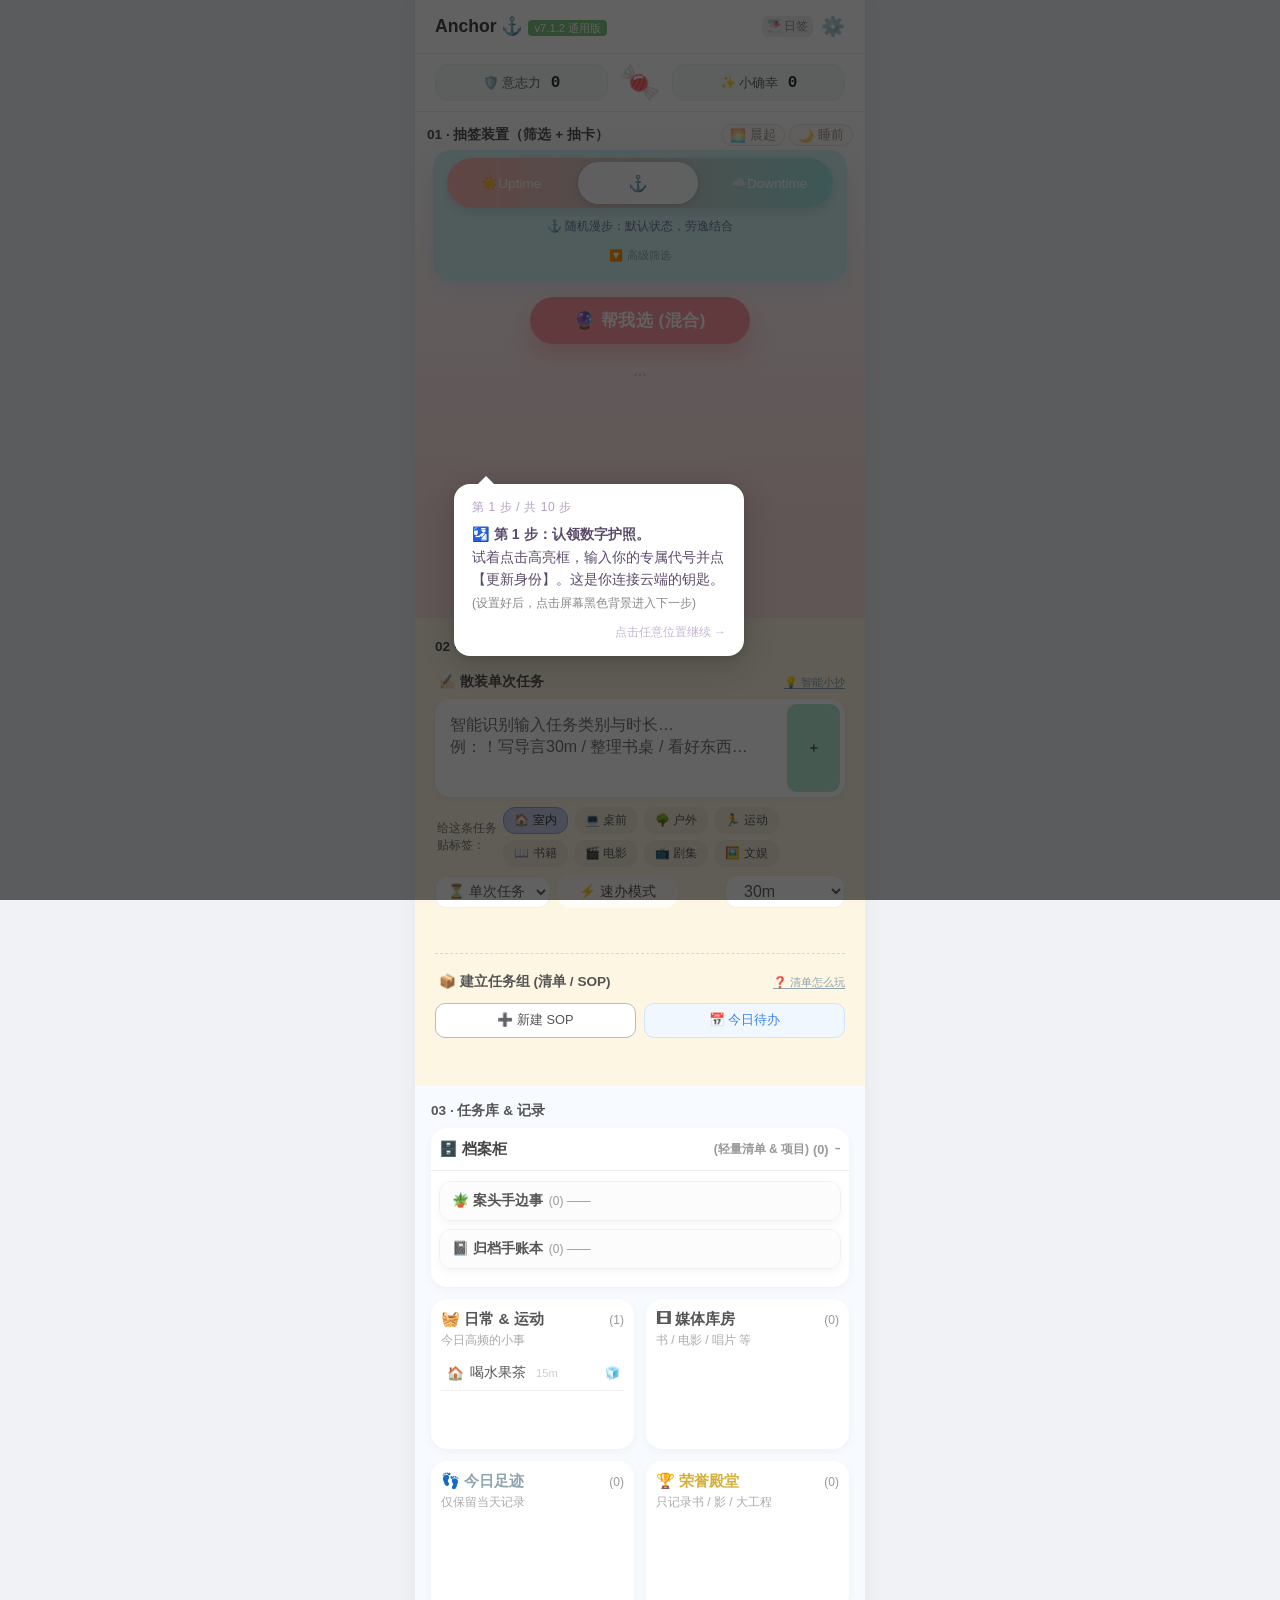
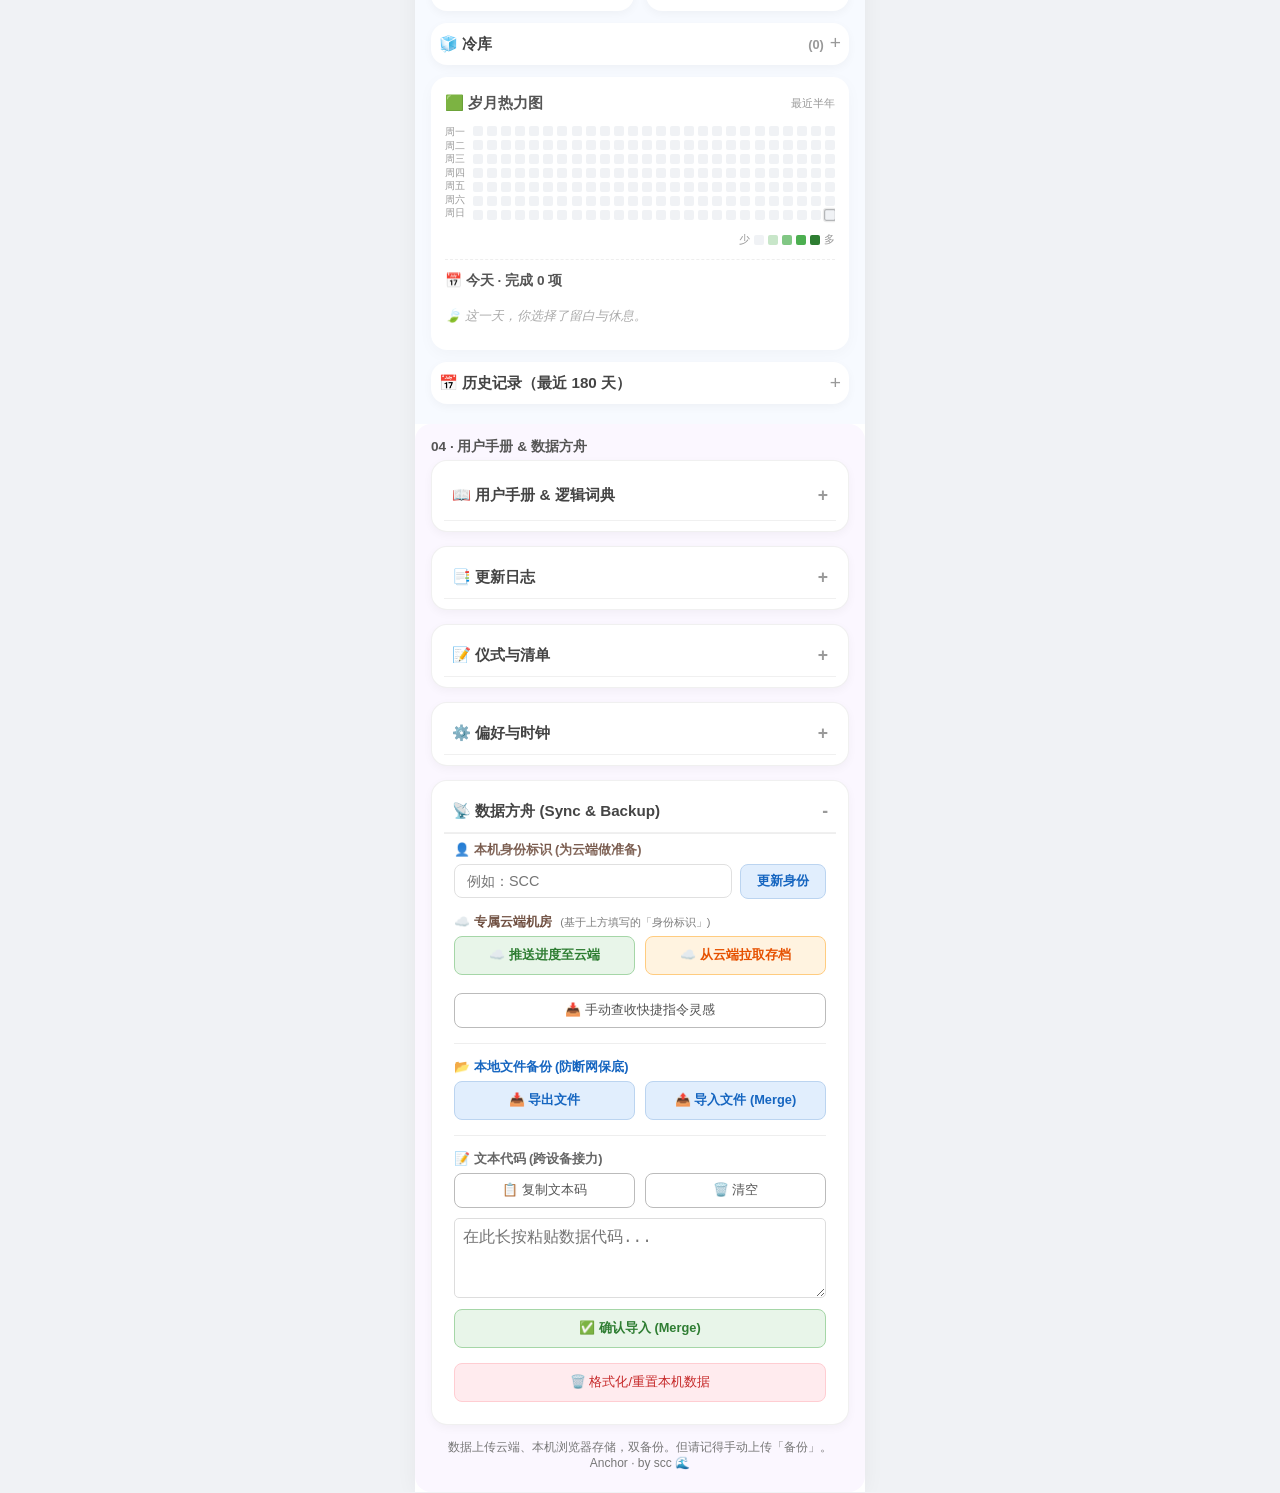
==== index.html @ bf663c97 "⏭️ 跳过 胶囊" ====
<!DOCTYPE html>
<html lang="zh-CN">
<head>
    <meta charset="UTF-8">
    <meta name="viewport" content="width=device-width, initial-scale=1.0, maximum-scale=1.0, user-scalable=no">
    <title>Anchor</title>
    
    <!-- 图标：继续使用你 GitHub 根目录里的 png 文件 -->
    <link rel="apple-touch-icon" sizes="180x180" href="/assets/icons/apple-touch-icon.png">
    <link rel="icon" type="image/png" sizes="32x32" href="/assets/icons/favicon-32.png">
    
    <meta name="apple-mobile-web-app-capable" content="yes">
    <meta name="mobile-web-app-capable" content="yes">
    <meta name="apple-mobile-web-app-status-bar-style" content="black-translucent">

    <style>
        /* --- 🎨 Anchor v5.1 --- */
        :root {
            --bg-blue: #D4F1F4; /* 更偏马卡龙的浅天蓝，与粉色搭配更柔和 */
            --bg-wood: #FDF6E3;
            --bg-pink: #FFE2E2; /* 更柔和的粉色，适合作为大面积背景 */
            --bg-sos:  #E8DFF5;
            --bg-setting: #F0F4F8;
            --bg-footer: #FBF7FF; /* 04区：更淡的薰衣草马卡龙背景，减弱存在感 */
            --text-main: #5D5C61;
            --gold: #D4AF37;
            --sport-green: #B5EAD7;
            --cycle-purple: #C7CEEA;
            --frog-green: #9CCC65;
            --flash-yellow: #FFD54F;
            --danger-red: #ff6b6b;
            --footprint-grey: #90A4AE;
            --panel-soft: #F7FAFF; /* 更浅一点的灰蓝底色 */
        }

        * {
            box-sizing: border-box;
        }

        body {
            font-family: "PingFang SC", "Microsoft YaHei", sans-serif;
            margin: 0; padding: 0; background-color: #f0f2f5;
            color: var(--text-main); display: flex; justify-content: center;
            min-height: 100vh;
            overscroll-behavior-y: none; 
        }

        .container {
            width: 100%; max-width: 450px; background-color: #fff;
            box-shadow: 0 0 20px rgba(0,0,0,0.05);
            display: flex; flex-direction: column;
            position: relative;
            min-height: 100vh;
        }

        .header {
            padding: 15px 20px; background: #fff; display: flex;
            justify-content: space-between; align-items: center; border-bottom: 1px solid #eee;
            padding-top: max(15px, env(safe-area-inset-top));
        }
        .app-title { font-weight: bold; font-size: 1.1rem; color: #444; }
        .version-badge { background: #81C784; color: #fff; padding: 2px 6px; border-radius: 4px; font-size: 0.7rem; margin-left: 5px; }
        .btn-icon { cursor: pointer; font-size: 1.2rem; opacity: 0.6; }

        /* v6.6.2：header 右上角小按钮（🌁日签） */
        .header-btn-mini {
            display: inline-flex;
            align-items: center;
            gap: 2px;
            padding: 5px 5px;
            border-radius: 6px;
            border: none;
            background: #eee;
            color: #888;
            font-size: 0.72rem;
            font-weight: 500;
            cursor: pointer;
            opacity: 0.9;
            transition: opacity 0.2s, background 0.2s;
            line-height: 1;
        }
        .header-btn-mini:active {
            background: #ddd;
            opacity: 1;
        }

	/* 包住念头计数器 + 00 区的一整块包装 */
	.stats-and-candy-wrapper {
   	 position: relative;
	}
        /* 念头计数器 */
        .stats-bar {
            display: flex; justify-content: space-around; padding: 10px 15px; background: #fff;
            border-bottom: 1px solid #eee;
        }
        .stat-btn {
    flex: 1;
    margin: 0 5px;
    padding: 8px;
    border-radius: 14px;
    cursor: pointer;
    text-align: center;
    transition: all 0.1s;
    user-select: none;
    border: 1px solid rgba(0,0,0,0.03);
}

.stat-btn.willpower {
    background: #F3FBF7;  /* 薄荷绿 */
    color: #2E7D32;
}

.stat-btn.joy {
    background: #FFF5EB;  /* 奶桃色 */
    color: #BF6A2F;       /* 柔和一点的橙棕色文字 */
}

/* 🍬 吃糖按钮：只有一颗比较大的糖果 emoji，没有外框按钮 */
.stat-btn.candy {
    flex: 0;                 /* 不要像其他按钮一样被拉伸 */
    margin: 0 6px;
    padding: 0;
    border: none;
    background: transparent;
    box-shadow: none;
    display: flex;
    align-items: center;
    justify-content: center;
    cursor: pointer;         /* 仍然保持可点击 */
    position: relative;
}
/* 当 00 区展开时，从糖果下面连一根线到 00 区顶部 */
.stats-and-candy-wrapper.candy-open #candyButton::after {
    content: '';
    position: absolute;
    top: calc(100% - 4px);  /* 让起点更靠近糖底部一点 */
    left: 50%;
    transform: translateX(-50%);
    width: 2px;
    height: 18px;           /* 线再长一点，基本能碰到 00 区背景 */
    background: #F1E4D2;    /* 用和原分界线接近的颜色 */
}
/* 线末端的小圆点：让“线”看起来没那么单调 */
.stats-and-candy-wrapper.candy-open #candyButton::before {
    content: '';
    position: absolute;
    top: calc(100% + 12px); /* 这个数字大约 = 上面那条线的高度 - 一点点 */
    left: 50%;
    transform: translateX(-50%);
    width: 6px;
    height: 6px;
    border-radius: 50%;
    background: #F8A8C8;    /* 柔和一点的糖果粉 */
    box-shadow: 0 0 4px rgba(248,168,200,0.7);
}



.stat-btn.candy .candy-emoji {
    font-size: 2.1rem;       /* 糖果再大一点 */
    line-height: 1;
    transition: transform 0.15s, opacity 0.15s;
}

/* 本次已经玩过糖 → 糖自动“退场”：稍微变小、变淡 */
.stat-btn.candy.candy-used .candy-emoji {
    opacity: 0.5;
    transform: scale(0.9);
}

/* 本次已经玩过糖 → 糖自动“退场”：稍微变小、变淡 */
.stat-btn.candy.candy-used .candy-emoji {
    opacity: 0.5;
    transform: scale(0.9);
}


/* 00 区整体容器：默认隐藏，只用浅背景，不再画整圈边框 */
.candy-section {
    display: none;  /* 默认关闭，不影响抽卡主区 */
    background: #FFFDF8;
    padding: 10px 16px 14px;
    margin-top: 0;
}

.candy-header {
    margin-bottom: 8px;
}

.candy-title {
    font-size: 0.85rem;
    font-weight: 600;
    color: #6b4a3b;
}

.candy-subtitle {
    font-size: 0.75rem;
    color: #8c6f5a;
    opacity: 0.9;
}

.candy-stage {
    background: rgba(255,255,255,0.8);
    border-radius: 12px;
    padding: 10px;
    border: 1px dashed rgba(0,0,0,0.05);
    position: relative;
}
/* 音乐糖（网易云歌单）卡片样式 */
.music-candy-card {
    background: rgba(255,255,255,0.9);
    border-radius: 12px;
    padding: 10px 12px;
    border: 1px solid rgba(0,0,0,0.04);
    box-shadow: 0 1px 3px rgba(0,0,0,0.04);
    display: flex;
    flex-direction: column;
    gap: 6px;
}

.music-title {
    font-size: 0.85rem;
    font-weight: 600;
    color: #6b4a3b;
    display: flex;
    align-items: center;
    gap: 4px;
}

.music-subtitle {
    font-size: 0.75rem;
    color: #8c6f5a;
    opacity: 0.9;
}

.music-player-wrapper {
    border-radius: 10px;
    overflow: hidden;
    box-shadow: 0 0 0 1px rgba(0,0,0,0.06);
}

.music-player-iframe {
    width: 100%;
    height: 90px; /* 压扁成“音频条”尺寸，减少视频干扰 */
    border: 0;
}

.music-player-fallback {
    margin-top: 4px;
    font-size: 0.75rem;
}

.music-player-fallback a {
    color: #6b4a3b;
    text-decoration: underline;
}

.sound-enable-btn {
    position: absolute;
    top: 10px;
    right: 10px;
    z-index: 50;
    padding: 8px 10px;
    border-radius: 10px;
    border: 1px solid rgba(0,0,0,0.08);
    background: rgba(255,255,255,0.92);
    color: rgba(0,0,0,0.72);
    font-size: 13px;
    display: none; /* 默认隐藏：仅在需要解锁音效时出现 */
    align-items: center;
    gap: 6px;
    box-shadow: 0 6px 18px rgba(0,0,0,0.06);
    backdrop-filter: blur(6px);
}


/* 提示文案：复用泡泡 hint 的风格 */
.bubble-hint,
.music-hint {
    font-size: 0.75rem;
    color: #777;
}



/* 乐器糖（Kalimba） */
.instrument-card{
    background: rgba(255,255,255,0.86);
    border: 1px solid rgba(0,0,0,0.06);
    border-radius: 14px;
    padding: 12px;
    box-shadow: 0 10px 26px rgba(0,0,0,0.05);
}
.instrument-title{
    font-size: 14px;
    font-weight: 700;
    color: rgba(0,0,0,0.78);
    margin-bottom: 6px;
}
.instrument-sub{
    font-size: 12px;
    color: rgba(0,0,0,0.55);
    margin-bottom: 10px;
}
.kalimba-keys{
    display: grid;
    grid-template-columns: repeat(8, 1fr);
    gap: 8px;
    align-items: end;
}
.kalimba-key {
    height: 90px;
    border-radius: 12px;
    border: 1px solid rgba(0, 0, 0, 0.08);  /* 更柔和的边框 */
    background: 
        linear-gradient(180deg, rgba(255, 220, 160, 0.7), rgba(255, 255, 255, 0.3));  /* 柔和的浅橙色渐变到白色 */
    box-shadow: 0 8px 18px rgba(0, 0, 0, 0.06);  /* 更轻的阴影效果 */
    cursor: pointer;
    display: flex;
    flex-direction: column;
    justify-content: flex-end;
    align-items: center;
    padding-bottom: 8px;
    user-select: none;
    -webkit-user-select: none;
}



.kalimba-key:active{
    transform: translateY(1px);
    box-shadow: 0 4px 12px rgba(0,0,0,0.06);
}
.kalimba-num{
    font-size: 12px;
    font-weight: 700;
    color: rgba(0,0,0,0.78);
    line-height: 1.0;
}
.kalimba-note{
    font-size: 10px;
    color: rgba(0,0,0,0.52);
    margin-top: 3px;
}
.instrument-actions{
    display:flex;
    gap:10px;
    margin-top: 10px;
}
.instrument-actions button{
    flex:1;
    padding: 9px 10px;
    border-radius: 999px;
    border: none;
    background: rgba(255,255,255,0.94);
    box-shadow: 0 10px 22px rgba(0,0,0,0.05);
    cursor: pointer;
    color: rgba(0,0,0,0.72);
    font-size: 13px;
}
.instrument-to-gacha{
    margin-top: 10px;
    width: 100%;
    padding: 9px 10px;
    border-radius: 999px;
    border: none;
    background: rgba(255,255,255,0.95);
    box-shadow: 0 10px 22px rgba(0,0,0,0.05);
    cursor: pointer;
    color: rgba(0,0,0,0.78);
    font-size: 13px;
}



/* 乐器糖：模式切换 Tab + Chord Pad */
.instrument-tabs{
    display:flex;
    gap:8px;
    margin: 8px 0 10px;
    padding: 2px;
    border-radius: 999px;
    background: rgba(0,0,0,0.03);
}
.instrument-tab{
    flex:1;
    padding: 8px 10px;
    border-radius: 999px;
    border: 1px solid rgba(0,0,0,0.06);
    background: transparent;
    cursor: pointer;
    color: rgba(0,0,0,0.60);
    font-size: 13px;
    font-weight: 600;
    transition: transform .08s ease, box-shadow .12s ease, background .12s ease, color .12s ease, border-color .12s ease;
}
.instrument-tab:active{
    transform: translateY(1px);
}
.instrument-tab.active{
    border-color: rgba(0,0,0,0.14);
    color: rgba(0,0,0,0.84);
    background: rgba(255,255,255,0.98);
    box-shadow: 0 10px 22px rgba(0,0,0,0.06);
}
.chordpad-grid{
    display:grid;
    grid-template-columns: repeat(4, 1fr);
    gap: 8px;
}
.chordpad-pad{
    height: 72px;
    border-radius: 14px;
    border: 1px solid rgba(0,0,0,0.06);
    /* 马卡龙色系：用变量按 nth-child 分配 */
    background: radial-gradient(130% 130% at 30% 25%, rgba(255,255,255,0.92), var(--pad, rgba(245,245,245,0.90)));
    box-shadow: 0 10px 22px rgba(0,0,0,0.05);
    cursor: pointer;
    user-select: none;
    -webkit-user-select: none;
    display:flex;
    align-items:center;
    justify-content:center;
    gap: 6px;
    position: relative;
    overflow: hidden;
}
.chordpad-pad:nth-child(1){ --pad: #F7D6E6; } /* blush pink */
.chordpad-pad:nth-child(2){ --pad: #FAD9C3; } /* peach */
.chordpad-pad:nth-child(3){ --pad: #F7F0C6; } /* lemon */
.chordpad-pad:nth-child(4){ --pad: #D6F2E3; } /* mint */
.chordpad-pad:nth-child(5){ --pad: #D5ECFA; } /* sky */
.chordpad-pad:nth-child(6){ --pad: #E6D9FA; } /* lavender */
.chordpad-pad:nth-child(7){ --pad: #F5E8D1; } /* cream */
.chordpad-pad:nth-child(8){ --pad: #D2F7F4; } /* aqua */
.chordpad-pad:active{
    transform: translateY(1px);
    box-shadow: 0 6px 14px rgba(0,0,0,0.05);
    filter: saturate(1.08) brightness(1.02);
}
.chordpad-label{
    font-size: 12px;
    font-weight: 800;
    color: rgba(0,0,0,0.78);
    letter-spacing: 0.2px;
}
.chordpad-sub{
    font-size: 10px;
    color: rgba(0,0,0,0.50);
}


/* 捏气泡糖的泡泡样式（v5.6a 的首发糖） */
.bubble-grid {
    display: grid;
    grid-template-columns: repeat(6, 1fr);  /* 每行 6 个 */
    gap: 4px;
    justify-items: center;
    margin-bottom: 8px;
}

.bubble {
    width: 22px;
    height: 22px;
    border-radius: 999px;
    border: none;
    background: radial-gradient(circle at 30% 30%, #ffffff, #E0F7FA);
    box-shadow: 0 1px 2px rgba(0,0,0,0.08);
    cursor: pointer;
    transition: transform 0.08s, box-shadow 0.08s, opacity 0.15s;
}

.bubble:active {
    transform: scale(0.9);
    box-shadow: none;
}

.bubble-popped {
    background: #F1F1F1;
    box-shadow: inset 0 0 0 1px rgba(0,0,0,0.05);
    opacity: 0.7;
}

.bubble-hint {
    font-size: 0.75rem;
    color: #777;
}
.bubble-to-gacha {
    display: block;
    margin: 8px auto 0;          /* 上下留一点空白，左右自动 = 居中 */
    padding: 6px 16px;
    border-radius: 999px;
    border: none;
    font-size: 0.85rem;
    background: #FFEBEE;         /* 柔和的粉底色 */
    color: #AD1457;              /* 深一点的莓红色字 */
    cursor: pointer;
}

.bubble-to-gacha:active {
    transform: scale(0.97);
}
/* --- 涂鸦 / 涂色糖 --- */

.doodle-toolbar {
    display: flex;
    align-items: center;
    justify-content: space-between;
    margin-bottom: 6px;
}

.doodle-colors {
    display: flex;
    gap: 4px;
}
.doodle-linewidth-group {
    display: flex;
    gap: 4px;
    margin-left: 8px;
}

.linewidth-btn {
    border-radius: 999px;
    border: none;
    padding: 2px 8px;
    font-size: 0.7rem;
    background: #F4F4F4;
    box-shadow: 0 0 0 1px rgba(0,0,0,0.06);
    cursor: pointer;
}

.linewidth-active {
    background: #E0E0E0;
    box-shadow: 0 0 0 2px rgba(0,0,0,0.18);
}

.doodle-color {
    width: 18px;
    height: 18px;
    border-radius: 999px;
    border: none;
    outline: none;
    cursor: pointer;
    box-shadow: 0 0 0 1px rgba(0,0,0,0.06);
    transition: transform 0.12s, box-shadow 0.12s;
}

.doodle-color-active {
    transform: scale(1.15);
    box-shadow: 0 0 0 2px rgba(0,0,0,0.14);
}

.doodle-clear-btn {
    border-radius: 999px;
    border: none;
    padding: 2px 10px;
    font-size: 0.7rem;
    background: #F8F8F8;
    box-shadow: 0 0 0 1px rgba(0,0,0,0.06);
    cursor: pointer;
    color: #666;
    flex-shrink: 0; /* 保证在工具条右侧不会被挤掉 */
}

.doodle-clear-btn:active {
    transform: scale(0.96);
}

.doodle-canvas-wrapper {
    background: #FFFFFF;
    border-radius: 10px;
    border: 1px dashed rgba(0,0,0,0.08);
    overflow: hidden;
    margin-bottom: 6px;
    position: relative;   /* 让内部的清空按钮可以绝对定位在这个盒子里 */
}

#doodleCanvas,
#coloringCanvas {
    display: block;
    width: 100%;
    height: 180px;  /* 和 JS 里设置的高度一致 */
    touch-action: none;       /* 在画布上滑动时不滚动页面，专心画画 */
}


.doodle-hint {
    font-size: 0.75rem;
    color: #777;
    margin-bottom: 4px;
}

/* 👉 What & Why: 将海报层级提至 20000，确保在 10000 的新手引导遮罩之上 */
.daily-poster-overlay {
    position: fixed;
    inset: 0;
    background: rgba(0,0,0,0.25);
    display: none;              
    align-items: center;
    justify-content: center;
    z-index: 20000 !important; 
}

/* 👉 同步提权自定义密码框/提示框，防止在引导时被遮挡 */
#modalOverlay, #harvestDialog, .cold-dialog-backdrop {
    z-index: 20000 !important;
}

.daily-poster-card {
    background: transparent;
    border-radius: 0;
    padding: 0 18px;
    max-width: 420px;
    width: 100%;
    box-shadow: none;
}

.daily-poster-image {
    position: relative;
    border-radius: 18px;
    overflow: hidden;
    margin-bottom: 12px;
    background: #000;
}

.daily-poster-photo {
    width: 100%;
    display: block;
    object-fit: cover;
}

/* 贴在图片底部的文字条 */
.daily-poster-caption {
    position: absolute;
    left: 0;
    right: 0;
    bottom: 0;
    padding: 8px 12px;
    background: linear-gradient(to top, rgba(0,0,0,0.55), rgba(0,0,0,0.0));
    color: #fff;
    display: flex;
    flex-direction: column;
    gap: 2px;
}

.daily-poster-day {
    font-size: 0.85rem;
    font-weight: 600;
}

.daily-poster-subline {
    font-size: 0.7rem;
    opacity: 0.9;
}

.daily-poster-actions {
    display: flex;
    flex-direction: column;
    gap: 6px;
}

/* 弹窗内部的三个按钮（不复用外面原有按钮类，避免冲突） */
.poster-btn-primary,
.poster-btn-secondary,
.poster-btn-tertiary {
    padding: 6px 0;
    border-radius: 999px;
    font-size: 0.85rem;
    border: none;
    cursor: pointer;
}

.poster-btn-primary {
    background: #81C784;
    color: #fff;
}

.poster-btn-secondary {
    background: #fff;
    color: #555;
    border: 1px solid rgba(0,0,0,0.05);
}

.poster-btn-tertiary {
    background: transparent;
    color: #777;
}


        .stat-btn:active {
            transform: scale(0.96);
            background: #E5F4ED;
        }
        .stat-btn:active { transform: scale(0.96); background: #f0f0f0; }
        .stat-label { font-size: 0.8rem; color: #666; margin-right: 5px; }
        .stat-count { font-weight: bold; font-size: 1rem; color: #333; font-family: monospace; }
        .stat-btn.willpower { color: #2E7D32; }
        .stat-btn.joy { color: #558B2F; }

        /* 抽取区域 */
        .section-filter {
            background: var(--bg-blue);
            padding: 8px 14px 6px; /* 再略缩高度，顶部与底部留白更加接近 */
            text-align: left;
            border-radius: 18px;
            /* 保持现在的天蓝色，但改为纯色底，去掉渐变 */
            box-shadow: 0 6px 18px rgba(144, 202, 249, 0.25);
            margin: 4px 6px 8px;
            transition: background 0.4s, box-shadow 0.2s, transform 0.2s;
            position: relative;
            z-index: 10;
        }

        /* v6.4 能量药丸样式 */
        .energy-pill {
            width: 100%;
            height: 50px;
            background: linear-gradient(90deg, #FFB7B2, #A0E7E5);
            border-radius: 999px;
            position: relative;
            margin-bottom: 10px;
            overflow: hidden;
            transition: background 0.4s ease;
            box-shadow: 0 4px 12px rgba(0,0,0,0.1);
            display: flex;
        }

        .energy-pill-zone {
            flex: 1;
            position: relative;
            cursor: pointer;
            z-index: 1;
        }

        .energy-pill.uptime {
            background: #FF9AA2;
        }

        .energy-pill.anchor {
            background: linear-gradient(90deg, #FFB7B2, #A0E7E5);
        }

        .energy-pill.downtime {
            background: #A0E7E5;
        }

        .energy-pill-slider {
            position: absolute;
            top: 4px;
            width: calc(33.333% - 8px);
            height: calc(100% - 8px);
            background: rgba(255,255,255,0.95);
            border-radius: 999px;
            transition: left 0.3s cubic-bezier(0.4, 0, 0.2, 1);
            box-shadow: 0 2px 8px rgba(0,0,0,0.15);
            display: flex;
            align-items: center;
            justify-content: center;
            font-size: 1rem;
            font-weight: 600;
            color: #555;
            z-index: 3;
            pointer-events: none;
        }

        .energy-pill.uptime .energy-pill-slider {
            left: 4px;
        }

        .energy-pill.anchor .energy-pill-slider {
            left: calc(33.333% + 2px);
        }

        .energy-pill.downtime .energy-pill-slider {
            left: calc(66.666%);
        }

        .energy-pill-labels {
            position: absolute;
            width: 100%;
            height: 100%;
            display: flex;
            align-items: center;
            justify-content: center;
            pointer-events: none;
            font-size: 0.85rem;
            font-weight: 500;
            color: rgba(255,255,255,0.9);
            transition: opacity 0.3s;
        }

        .label-text {
            transition: opacity 0.3s;
        }

        /* uptime 模式：只隐藏第一个区域（uptime）的文字部分，图标正常显示 */
        .energy-pill.uptime .energy-pill-zone:first-child .label-text {
            opacity: 0;
        }

        /* anchor 模式：所有区域标签文字都正常显示 */
        .energy-pill.anchor .energy-pill-labels {
            opacity: 1;
        }

        /* downtime 模式：只隐藏第三个区域（downtime）的文字部分，图标正常显示 */
        .energy-pill.downtime .energy-pill-zone:last-child .label-text {
            opacity: 0;
        }

        .energy-hint {
            font-size: 0.75rem;
            color: #6b7a99;
            text-align: center;
            margin-bottom: 8px;
            min-height: 18px;
            transition: opacity 0.3s;
        }

        .filter-drawer-toggle {
            font-size: 0.7rem;
            color: #90A4AE;
            cursor: pointer;
            text-align: center;
            margin-bottom: 8px;
            padding: 4px;
            transition: opacity 0.3s, transform 0.2s;
            user-select: none;
        }

        .filter-drawer-toggle:hover {
            color: #607D8B;
        }

        .filter-drawer-toggle.breathing {
            animation: breathe 3s ease-in-out infinite;
        }

        @keyframes breathe {
            0%, 100% { opacity: 0.6; transform: scale(1); }
            50% { opacity: 1; transform: scale(1.05); }
        }

        #filterDrawer {
            max-height: 0;
            overflow: hidden;
            transition: max-height 0.4s cubic-bezier(0.4, 0, 0.2, 1);
        }

        #filterDrawer.expanded {
            max-height: 500px;
        }
        .filter-label {
            font-size: 0.8rem;
            color: #6b7a99;
            margin-bottom: 6px;
            padding-left: 4px;
        }
        .mode-tabs { display: flex; justify-content: center; gap: 8px; margin-bottom: 6px; flex-wrap: wrap; }
        .mode-tab {
            padding: 6px 14px;
            border-radius: 999px; /* 更接近椭圆，和筛选按钮形状区分 */
            font-size: 0.85rem;
            cursor: pointer;
            background: rgba(255,255,255,0.55);
            transition: all 0.2s;
        }
        .mode-tab.active { background: #fff; font-weight: bold; transform: translateY(-1px); box-shadow: 0 2px 5px rgba(0,0,0,0.1); }
        
        .control-group {
            display: flex;
            justify-content: space-between;
            align-items: stretch;
            gap: 10px;
            margin-bottom: 6px;
            flex-wrap: wrap;
        }
        .select-wrapper {
            position: relative;
            flex: 1;
        }
        .section-filter select {
            width: 100%;
            padding: 10px 40px 10px 16px;
            border-radius: 12px; /* 与「意志力」按钮类似的轻圆角长方形 */
            border: 1px solid #d6dde8;
            background: #ffffff !important; /* 纯白底色 */
            font-size: 0.95rem;
            box-shadow: none;
            -webkit-appearance: none;
            -moz-appearance: none;
            appearance: none;
            color: #455A64;
        }
        .select-wrapper::after {
            content: "⌃\A⌄";
            white-space: pre;
            position: absolute;
            right: 10px;
            top: 50%;
            transform: translateY(-50%);
            font-size: 0.9rem;
            color: #90A4AE;
            pointer-events: none;
            line-height: 0.4; /* 上下箭头更紧凑，距离更近 */
        }
        
        .btn-main {
            background-image: linear-gradient(135deg, #FF9AA2, #FFB6B9);
            color: #ffffff;
            font-weight: 600;
            letter-spacing: 0.03em;
            font-size: 1.05rem;
            padding: 12px 44px;
            border: none;
            border-radius: 999px;
            box-shadow: 0 10px 24px rgba(255, 154, 162, 0.55);
            cursor: pointer;
            transition: transform 0.12s ease-out, box-shadow 0.12s ease-out;
            display: block;
            margin: 16px auto 6px; /* 稍微靠近结果卡片 */
        }
        .btn-main:active {
            transform: translateY(1px) scale(0.97);
            box-shadow: 0 5px 14px rgba(255, 154, 162, 0.45);
        }

        /* 抽取结果显示区 + 扭蛋机 */
        .section-display {
            flex-grow: 1;
            /* 背景交给 hero-wrapper 的大渐变，这里保持透明以突出卡片 */
            background: transparent;
            display: flex;
            flex-direction: column;
            align-items: center;
            justify-content: flex-start;  /* 结果卡片靠近上方，离“帮我选”更近 */
            padding: 12px 22px 22px; /* 让结果卡片更贴近按钮，整体更紧凑 */
            min-height: 260px;
            transition: background 0.4s;
            position: relative;
            border-radius: 0 0 16px 16px;
        }
        .card {
            background: white;
            padding: 34px 26px;
            border-radius: 26px;
            text-align: center;
            width: 100%;          /* 再放大一些，占满容器可用宽度 */
            max-width: 560px;     /* 桌面端也更大一号 */
            box-shadow: 0 16px 40px rgba(0,0,0,0.10);
            display: none;
        }
        .card-icon { font-size: 4.4rem; display: block; margin-bottom: 16px; }
        .card-title { font-size: 1.6rem; font-weight: bold; margin-bottom: 10px; color: #333; }
        .card-desc { font-size: 0.9rem; color: #777; line-height: 1.6; margin-bottom: 15px; }
        .card-time { 
            display: inline-block; background: #f0f0f0; color: #888; padding: 2px 8px; 
            border-radius: 8px; font-size: 0.75rem; margin-top: 5px; 
        }
        #rStatus {
            font-size: 1rem;
            color: #FF8A65;  /* 柔和珊瑚橙，和粉蓝更和谐 */
            font-weight: 700;
            margin-bottom: 6px;
            text-align: left;
            display: none;
        }
        #rIngPulse {
            font-size: 0.9rem;
            color: #FF8A65;
            font-weight: 600;
            margin-top: 8px;   /* 和时间拉开一点距离 */
            margin-bottom: 6px;
            text-align: center;
            display: none;
            animation: anchorPulse 1.6s ease-in-out infinite;
        }
        @keyframes anchorPulse {
            0% { opacity: 0.3; transform: scale(1); }
            50% { opacity: 1; transform: scale(1.04); }
            100% { opacity: 0.3; transform: scale(1); }
        }

        
        .card-badge { padding: 2px 6px; border-radius: 4px; font-size: 0.7rem; vertical-align: middle; margin-left: 5px; color: #fff; }
        .bg-cycle { background: var(--cycle-purple); }
        .bg-frog { background: var(--frog-green); }
        .bg-flash { background: var(--flash-yellow); color: #555; }

        .btn-card-action {
            background: #f0f0f0; padding: 8px 18px; border-radius: 15px; font-size: 0.85rem; 
            border: none; cursor: pointer; color: #555; margin: 0 5px;
        }

        /* 输入区 */
        .section-input { background-color: var(--bg-wood); padding: 20px; }
        .input-box {
            background: #fff; padding: 5px; border-radius: 15px; display: flex; 
            box-shadow: 0 2px 8px rgba(0,0,0,0.05); margin-bottom: 10px;
        }
        textarea#inpTitle { 
            border: none; padding: 10px; flex: 1; border-radius: 10px; outline: none; 
            font-size: 16px; font-family: inherit; resize: none;
            min-height: 36px;
            line-height: 1.4;
        }
        .btn-add { background: #B5EAD7; border: none; padding: 0 20px; border-radius: 10px; font-weight: bold; color: #555; cursor: pointer; }
        
        .input-options { display: flex; justify-content: space-between; align-items: center; margin-top: 10px; }
        .input-options-row2 { display: flex; justify-content: flex-start; align-items: center; gap: 10px; margin-top: 8px; }
        .input-options-row2 .time-select-small {
    margin-left: auto;   /* 把时间选择推到这一行最右边 */
}

        .tags-row { display: flex; gap: 6px; flex-wrap: wrap; }
        .tag {
            padding: 4px 10px; border-radius: 12px; font-size: 0.75rem; background: rgba(0,0,0,0.05); 
            cursor: pointer; border: 1px solid transparent; transition: all 0.2s;
        }
        .tag.active { background: #C7CEEA; border-color: #989ec2; color: #333; }
        .tag[data-v="sport"].active { background: var(--sport-green); border-color: #99cbb9; }

        .switch-container { display: flex; gap: 8px; margin-left: 0; }
        .switch-btn {
            font-size: 0.85rem; color: #555; display: flex; align-items: center; gap: 6px; cursor: pointer;
            background: rgba(255,255,255,0.7); padding: 6px 20px; border-radius: 12px; border: 1px solid transparent;
            transition: all 0.2s;
        }
        .switch-btn.active-cycle { background: var(--cycle-purple); color: #fff; font-weight: bold; border-color: var(--cycle-purple); }
        .switch-btn.active-flash { background: var(--flash-yellow); color: #555; font-weight: bold; border-color: #FBC02D; }

       .time-select-small {
    font-size: 16px;
    padding: 6px 14px;
    border-radius: 12px;                 /* 和那两个开关按钮圆角接近 */
    border: 1px solid rgba(0,0,0,0.06);  /* 很淡的描边，不抢戏 */
    background: #ffffff;                 /* 重点：白底 */
    color: #666;
    transition: opacity 0.3s;
}
        .time-select-small.disabled { opacity: 0.3; pointer-events: none; }

        /* 四大块列表区域：两列排版 */
        .section-list {
            background-color: var(--panel-soft);
            padding: 16px;
        }

        .list-panels {
            display: grid;
            grid-template-columns: minmax(0, 1fr) minmax(0, 1fr);
            gap: 12px;
            margin-top: 8px;
        }

        .list-panel {
            background: #fff; /* 四块卡片本身保持白色 */
            border-radius: 16px;
            box-shadow: 0 3px 10px rgba(0,0,0,0.04);
            padding: 10px 10px 6px;
            display: flex;
            flex-direction: column;
            min-height: 150px;
        }

        .panel-header {
            display: flex;
            flex-direction: column;
            gap: 2px;
        }

        .panel-header-top {
            display: flex;
            justify-content: space-between;
            align-items: baseline;
            gap: 6px;
        }

        .panel-title {
            font-size: 0.95rem;
            font-weight: bold;
            color: #555;
        }

        .panel-count {
            font-size: 0.75rem;
            color: #999;
        }

        .panel-subtitle {
            font-size: 0.75rem;
            color: #aaa;
        }

        .task-list {
            list-style: none;
            padding: 0;
            margin: 6px 0 0 0;
        }

        .task-list.panel-list {
            max-height: 200px;
            overflow-y: auto;
        }

        .task-item {
            display: flex;
            justify-content: space-between;
            align-items: center;
            padding: 8px 4px;
            border-bottom: 1px solid #f0f1f5;
            font-size: 0.85rem;
        }

        .task-status-done { opacity: 0.4; text-decoration: line-through; }

        .list-badge {
            font-size: 0.6rem; padding: 1px 4px; border-radius: 4px; margin-left: 5px;
            border: 1px solid #eee; color: #888;
        }
        .lb-frog { color: var(--frog-green); border-color: var(--frog-green); font-weight:bold; }
        .lb-flash { color: #FBC02D; border-color: #FBC02D; }

        .footprint-time { font-size: 0.7rem; color: #aaa; margin-right: 10px; font-family: monospace;}
        .footprint-item { color: #666; font-size: 0.85rem; }

        .archive-item {
            padding: 5px 0;
            display: flex;
            gap: 10px;
            border-bottom: 1px dashed #f3f3f3;
            font-size: 0.8rem;
            align-items: center;
            justify-content: space-between;
        }
        .archive-date { font-family: monospace; color: #ccc; }
        .archive-del { cursor: pointer; color: #ccc; font-size: 0.75rem; }
        .archive-del:hover { color: #e57373; }

        /* 说明书 & 设置区 */
        

        /* 04区卡片统一风格：用户手册 / 最近更新 / 数据方舟 */
        .section-footer-area .section-manual,
        .section-footer-area .section-updates,
        .section-footer-area .section-settings {
            background-color: #F9FAFB;
            padding: 10px 12px;
            border-radius: 16px;
        }
        .section-footer-area .section-manual details,
        .section-footer-area .section-updates details,
        .section-footer-area .section-settings details {
            background: transparent;
            border-radius: 0;
            margin-bottom: 0;
        }
        .section-footer-area summary,
        .section-footer-area .settings-title {
            font-size: 0.95rem;
        }
        .section-footer-area summary {
            padding: 10px 4px;
            font-weight: 600;
            display: flex;
            justify-content: space-between;
            align-items: center;
            color: #444;
        }
        .section-footer-area .manual-content {
            padding: 0 4px 10px 4px;
            border-top: 1px solid #eee;
            font-size: 0.85rem;
        }
.footer-note {
            margin-top: 10px;
            font-size: 0.75rem;
            color: #777;
            text-align: center;
        }

        .section-footer-area .section-manual,
        .section-footer-area .section-updates,
        .section-footer-area .section-settings {
            background-color: #F9FAFB;
        }
        .section-footer-area summary,
        .section-footer-area .settings-title {
            font-size: 0.95rem;
        }

        .section-footer-area .section-manual,
        .section-footer-area .section-updates,
        .section-footer-area .section-settings {
            margin-bottom: 14px;
            border-radius: 16px;
        }
        .section-footer-area .section-settings {
            /* 04区中与其他卡片保持一致的内边距 */
        }
        .section-footer-area .section-manual details,
        .section-footer-area .section-updates details {
            margin-bottom: 0;
        }
.section-manual { background-color: #F9FAFB; padding: 16px; border-top: 1px solid #eee; color: #666; font-size: 0.9rem; line-height: 1.6; }
        details { background: #f9f9f9; border-radius: 8px; overflow: hidden; margin-bottom: 20px; }
        summary { padding: 15px; font-weight: bold; cursor: pointer; list-style: none; display: flex; justify-content: space-between; align-items: center; color: #444; }
        summary::after { content: '+'; font-size: 1.2rem; font-weight: normal; color: #999; }
        details[open] summary::after { content: '-'; }
	/* 冷库这一行的 +/- 单独调小一点，并微调垂直位置 */
	.section-cold summary::after {
    	position: relative;
    	top: -1px;            /* 如果感觉还是略高，可以改成 2px 试试 */
}
        .manual-content { padding: 0 15px 20px 15px; border-top: 1px solid #eee; font-size: 0.85rem; }
        .manual-h3 { font-weight: bold; color: #333; margin: 15px 0 5px 0; }
        .manual-tag { background: #eee; color: #666; padding: 2px 6px; border-radius: 4px; font-size: 0.75rem; margin: 0 2px; }

        /* 让 03 区里的历史记录卡片，和前面四块卡片风格一致 */
        .section-history {
            margin-top: 8px;           /* 跟 HTML 里的 8px 对齐 */
        }

        .section-history details {
            background: #fff;          /* 和 list-panel 一样的白卡片 */
            border-radius: 16px;
            box-shadow: 0 3px 10px rgba(0,0,0,0.04);
            margin-bottom: 0;
        }

        .section-history summary {
            padding: 10px 8px;
            font-weight: 600;
            font-size: 0.85rem;
            color: #444;
            display: flex;
            justify-content: space-between;
            align-items: center;
        }

        .section-history .manual-content {
            border-top: 1px solid #eee;
            padding: 6px 8px 10px;
            font-size: 0.8rem;
        }

        /* ============================================================
           v6.8.5 岁月热力图 (Contribution Graph)
           ============================================================ */
        .heatmap-card {
          background: #fff;
          border-radius: 16px;
          padding: 16px 14px;
          margin-top: 12px;   /* 👉 修复：增加顶部间距 */
          margin-bottom: 12px;
          box-shadow: 0 4px 16px rgba(0,0,0,0.03);
        }
        .heatmap-header {
          font-size: 0.95rem; font-weight: bold; color: #555; margin-bottom: 12px; display: flex; align-items: center; justify-content: space-between;
        }
        .heatmap-body {
          display: flex; gap: 8px; align-items: flex-start;
        }
        .heatmap-y-axis {
          display: flex; flex-direction: column; justify-content: space-between;
          font-size: 0.6rem; color: #999; height: 94px; padding-top: 0;
        }
        .heatmap-scroll {
          flex: 1; overflow-x: auto; overflow-y: hidden; padding-bottom: 8px;
          /* 隐藏原生滚动条，但保持可滑动 */
          scrollbar-width: none;
        }
        .heatmap-scroll::-webkit-scrollbar { display: none; }

        /* 核心：用 Grid 画格子，先从上到下排满 7 格，再向右换列 */
        .heatmap-grid {
          display: grid;
          grid-template-rows: repeat(7, 1fr);
          grid-auto-flow: column;
          gap: 4px;
          height: 94px;
        }
        .heatmap-cell {
          width: 10px; height: 10px; border-radius: 2px; cursor: pointer; transition: transform 0.1s, box-shadow 0.1s, border-color 0.1s;
          border: 1px solid transparent;
        }
        .heatmap-cell:hover { transform: scale(1.2); }
        .heatmap-cell.selected {
          transform: scale(1.2);
          border-color: rgba(0,0,0,0.25);
          box-shadow: 0 0 0 1px rgba(0,0,0,0.08);
        }

        /* 渐进式色彩 */
        .heatmap-cell.level-0 { background: #f0f2f5; }
        .heatmap-cell.level-1 { background: #C8E6C9; } /* 浅绿 */
        .heatmap-cell.level-2 { background: #81C784; } /* 中绿 */
        .heatmap-cell.level-3 { background: #4CAF50; } /* 亮绿 */
        .heatmap-cell.level-4 { background: #2E7D32; } /* 深绿 */

        .heatmap-legend {
          display: flex; justify-content: flex-end; align-items: center; gap: 4px; font-size: 0.7rem; color: #999; margin-top: 4px;
        }
        .heatmap-projector {
          margin-top: 12px; padding-top: 12px; border-top: 1px dashed #eee;
        }
        .hm-proj-title { font-size: 0.85rem; font-weight: bold; color: #555; margin-bottom: 8px; }
        .hm-proj-list { font-size: 0.85rem; color: #666; line-height: 1.6; max-height: 120px; overflow-y: auto; }

/* 冷库卡片：和历史记录风格一致，但整体更低调一点 */
.section-cold {
    margin-top: 8px;
}

.section-cold details {
    background: #fff;
    border-radius: 16px;
    box-shadow: 0 3px 10px rgba(0,0,0,0.04);
    margin-bottom: 0;
}

.section-cold summary {
    padding: 10px 8px;
    font-weight: 600;
    font-size: 0.85rem;
    color: #444;
    display: flex;
   justify-content: flex-start;
    align-items: center;
}

.section-cold summary span:last-child {
    margin-left: auto;
}

.section-cold .manual-content {
    border-top: 1px solid #eee;
    padding: 6px 8px 10px;
    font-size: 0.8rem;
}
/* 冷库操作弹窗整体背景：尽量轻，不要抢戏 */
.cold-dialog-backdrop {
    position: fixed;
    inset: 0;
    display: none;                 /* 默认隐藏 */
    align-items: center;
    justify-content: center;
    background: rgba(0,0,0,0.08);  /* 轻微灰幕 */
    z-index: 999;
}

/* 中间的小卡片本体 */
.cold-dialog {
    background: #fff;
    border-radius: 18px;
    padding: 14px 16px;
    box-shadow: 0 10px 24px rgba(0,0,0,0.12);
    width: 86%;
    max-width: 320px;
    box-sizing: border-box;
    font-size: 0.85rem;
}

.cold-dialog-title {
    margin-bottom: 10px;
    font-weight: 600;
}

/* 三个按钮横排 */
.cold-dialog-buttons {
    display: flex;
    gap: 8px;
}

.cold-dialog-buttons button {
    flex: 1;
    padding: 6px 8px;
    border-radius: 999px;
    border: none;
    cursor: pointer;
    font-size: 0.85rem;
    white-space: nowrap;
}

/* 三个按钮稍微区分一下色调，但都保持柔和 */
.cold-btn-delete {
    background: #ffecec;
}

.cold-btn-cold {
    background: #e7f4ff;
}

.cold-btn-cancel {
    background: #f5f5f5;
}

/* 备份对话框按钮样式 */
.backup-btn-overwrite {
    background: #ffecec;
}

.backup-btn-merge {
    background: #e7f4ff;
}

.backup-btn-cancel {
    background: #f5f5f5;
}

/* 让整个 03 区下面不要留太多空白 */
.section-list {
    padding-bottom: 20px;
}

        .section-settings { background-color: var(--bg-setting); padding: 20px; border-top: 1px solid #eee; padding-bottom: 80px;}
        .settings-title { font-size: 0.9rem; font-weight: bold; color: #666; margin-bottom: 10px; }
        .backup-grid { display: grid; grid-template-columns: 1fr 1fr; gap: 10px; margin-bottom:10px;}
        .btn-outline { background: #fff; border: 1px solid #bbb; color: #555; padding: 8px; border-radius: 8px; cursor: pointer; font-size: 0.8rem; }
        .btn-file { background: #e1eefd; border: 1px solid #bbd4f0; color: #1565C0; padding: 10px; border-radius: 8px; cursor: pointer; font-size: 0.8rem; font-weight: bold; }
        textarea { width: 100%; height: 80px; margin-bottom: 8px; border: 1px solid #ddd; border-radius: 5px; font-size: 16px; color:#555; padding: 8px; font-family: monospace; }
        .btn-danger { width: 100%; padding: 10px; background: #ffebee; border: 1px solid #ffcdd2; color: #c62828; border-radius: 8px; cursor: pointer; margin-top: 20px; font-size: 0.8rem; }

        /* Modal & Toast */
        .custom-overlay { position: fixed; top: 0; left: 0; width: 100%; height: 100%; background: rgba(0,0,0,0.4); z-index: 1000; display: none; justify-content: center; align-items: center; }
        .custom-modal { background: white; width: 80%; max-width: 320px; padding: 20px; border-radius: 16px; box-shadow: 0 10px 30px rgba(0,0,0,0.2); text-align: left; max-height: 80vh; overflow-y: auto; }
        .modal-text { margin-bottom: 20px; font-size: 0.95rem; color: #333; line-height: 1.6; }
        .modal-btns { display: flex; gap: 10px; justify-content: center; margin-top: 15px; }
        .modal-btn { padding: 10px 20px; border-radius: 8px; border: none; font-weight: bold; cursor: pointer; flex: 1; text-align: center;}
        .modal-btn.cancel { background: #f0f0f0; color: #666; }
        .modal-btn.confirm { background: var(--bg-blue); color: #006064; }
        .modal-btn.danger { background: var(--danger-red); color: white; }
        .toast-notification {
            position: fixed;
            top: 50%;
            left: 50%;
            transform: translate(-50%, -50%);
            background: rgba(33,33,33,0.92);
            color: #fff;
            padding: 10px 16px;
            border-radius: 999px;
            font-size: 0.85rem;
            z-index: 9999;
            opacity: 0;
            pointer-events: none;
            transition: opacity 0.25s ease-out;
        }
        .toast-notification.show {
            opacity: 1;
        }
        /* --- 扭蛋机动画：对齐 demo 路径 --- */
        #gachaLayer {
            position: absolute;
            inset: 0;
            display: none;
            align-items: center;
            justify-content: center;
            flex-direction: column;
            background: radial-gradient(
                circle at top,
                rgba(255,255,255,0.95),
                rgba(255,255,255,0.78)
            );
            z-index: 20;
            opacity: 1;
        }
        .gacha-stage {
            position: relative;
            width: 260px;
            max-width: 90%;
        }
        #gachaImg {
            width: 100%;
            display: block;
            border-radius: 18px;
            box-shadow: 0 8px 20px rgba(0,0,0,0.15);
            transform-origin: 50% 80%;
            transition: opacity 0.6s ease-out;  /* 机台淡出 */
        }
        @keyframes machineShake {
            0%   { transform: translateY(0) rotate(0deg); }
            20%  { transform: translateY(-4px) rotate(-1deg); }
            40%  { transform: translateY(2px) rotate(1deg); }
            60%  { transform: translateY(-2px) rotate(-0.5deg); }
            80%  { transform: translateY(1px) rotate(0.5deg); }
            100% { transform: translateY(0) rotate(0deg); }
        }
        .machine-shake { animation: machineShake 0.7s ease-out; }

        #eggOut {
            position: absolute;
            left: 77%;          /* 出口横向位置 */
            bottom: 88px;       /* 出口纵向位置 */
            transform: translateX(-50%);
            width: 60px;
            height: 60px;
            opacity: 0;
        }
        @keyframes eggFly {
            0% {
                left: 77%;
                bottom: 72px;   /* 稍微在出口里面一点 */
                transform: translateX(-50%) scale(0.7);
                opacity: 0;
            }
            15% {
                left: 77%;
                bottom: 88px;   /* 到出口口沿 */
                transform: translateX(-50%) scale(0.9);
                opacity: 1;
            }
            55% {
                left: 62%;
                bottom: 60%;    /* 飞出机台、向中间移动 */
                transform: translateX(-50%) scale(1.15);
                opacity: 1;
            }
            85% {
                left: 50%;
                bottom: 44%;    /* 更靠下，接近卡片中心 */
                transform: translateX(-50%) scale(1.3);
                opacity: 1;
            }
            100% {
                left: 50%;
                bottom: 44%;
                transform: translateX(-50%) scale(1.25);
                opacity: 1;     /* 保持可见，等待爆开动画 */
            }
        }
        @keyframes eggBurst {
            0% {
                transform: translateX(-50%) scale(1.25);
                opacity: 1;
            }
            30% {
                transform: translateX(-50%) scale(1.6);
                opacity: 0.9;
            }
            100% {
                transform: translateX(-50%) scale(2.0);
                opacity: 0;
            }
        }
        .gm-caption {
            margin-top: 8px;
            font-size: 0.75rem;
            color: #888;
        }

        @keyframes stripOpen {
            0%   { transform: scaleX(0.6); opacity: 0; }
            40%  { transform: scaleX(0.9); opacity: 1; }
            100% { transform: scaleX(1);   opacity: 1; }
        }
    
        .hero-wrapper {
            margin: 4px 0 0;
            padding: 8px 12px 8px;
            /* 从 01 标题开始，整体从白色过渡到浅粉色 */
            background: linear-gradient(to bottom, #FFFFFF 0%, var(--bg-pink) 82%);
            border-radius: 0;
            border: none;
            box-shadow: none;
        }
        #selContext, #selTime {
            font-size: 0.95rem;
            min-width: 0;
        }

        .section-title {
            font-size: 0.85rem;
            font-weight: bold;
            color: #555;
            margin-bottom: 4px;
        }
.section-title.section-title-ritual {
    display: flex;
    align-items: center;
    justify-content: space-between;
    gap: 8px;
}

.ritual-icons {
    display: flex;
    gap: 4px;
}

.ritual-icon-btn {
    min-width: 40px;
    height: 22px;
    padding: 0 8px;
    border-radius: 999px;
    border: 1px solid rgba(0,0,0,0.10);
    background: #fffaf5;
    font-size: 0.8rem;
    display: inline-flex;
    align-items: center;
    justify-content: center;
    cursor: pointer;
    opacity: 0.75;          /* 默认淡一点 */
}

.ritual-icon-btn.dimmed {
    opacity: 0.3;           /* 完成后变更淡 */
}

/* === 根据 APP_VARIANT 切换 意志力 / 小确幸 配色 === */

/* personal：一绿一桃（你现在这版的感觉） */
body.variant-personal .stat-btn.willpower {
    background: #F3FBF7;
    color: #2E7D32;
}

body.variant-personal .stat-btn.joy {
    background: #FFF5EB;
    color: #BF6A2F;
}

/* common：两块都用同一款浅绿 */
body.variant-common .stat-btn.willpower,
body.variant-common .stat-btn.joy {
    background: #F3FBF7;
    color: #2E7D32;
}

        .section-subtitle {
            font-size: 0.75rem;
            color: #777;
            margin-bottom: 10px;
        }
        .section-footer-header {
            padding: 8px -8px 4px;
            margin-top: 4px; /* 与前面分区的标题相对位置保持一致 */
        }

        .input-label {
            font-size: 0.75rem;
            color: #777;
            margin: 4px 0 4px 2px;
        }
        .section-list-title {
            font-size: 0.85rem;
            font-weight: bold;
            color: #555;
            margin-bottom: 4px;
        }
        .section-list-subtitle {
            font-size: 0.75rem;
            color: #777;
            margin-bottom: 8px;
        }
/* 🌅🌙 仪式区小按钮 */
        .ritual-shortcuts {
            display: flex;
            gap: 6px;
            margin: 6px 0 4px;
            font-size: 0.8rem;
        }
        .ritual-btn {
            flex: 1;
            padding: 4px 6px;
            border-radius: 999px;
            border: 1px dashed rgba(0,0,0,0.08);
            background: #fffaf5;
            cursor: pointer;
            font-size: 0.8rem;
            display: flex;
            align-items: center;
            justify-content: center;
            gap: 4px;
        }

/* 🌅🌙 仪式卡片：作为抽取区里的普通一张卡 */
#ritualOverlay {
    display: none;          /* 默认不显示 */
    width: 100%;            /* ✅ 关键：让外层容器占满结果区宽度 */
    margin-top: 16px;
    margin-bottom: 16px;
}


.ritual-card {
    width: 100%;
    max-width: 560px;       /* 和 resultCard 一致 */
    margin: 0 auto;
    background: #fff;
    border-radius: 26px;    /* 和 resultCard 一样 */
    box-shadow: 0 16px 40px rgba(0,0,0,0.10);
    padding: 34px 26px;     /* 和 resultCard 一样 */
    box-sizing: border-box;
    text-align: center;     /* 和结果卡一样，主标题居中 */
}

/* 顶部大图标，复用 card-icon 的感觉 */
.ritual-card .card-icon {
    font-size: 4.4rem;      /* 和 .card-icon 相同 */
    display: block;
    margin-bottom: 12px;
}

/* 标题，简洁一点 */
.ritual-title {
    font-size: 1.1rem;
    font-weight: 600;
    margin-bottom: 12px;
}

/* 中间 checklist 文本改为左对齐，并稍微收窄一下宽度 */
.ritual-steps {
    margin: 6px 0 16px;
    /* 去掉 ul 自带的项目符号和额外缩进 */
    list-style: none;
    padding-left: 0;

    max-height: 220px;
    overflow-y: auto;
    font-size: 0.9rem;
    line-height: 1.6;
    text-align: left;
}

.ritual-steps li {
    margin-bottom: 4px;     /* 稍微紧凑一点，7 条也不会太长 */
}


/* 底部两个按钮，和其他卡片按钮风格统一 */
.ritual-actions {
    display: flex;
    gap: 10px;
    margin-top: 6px;
}

.ritual-actions button {
    flex: 1;
    padding: 8px 10px;
    border-radius: 999px;
    border: none;
    cursor: pointer;
    font-size: 0.9rem;
    white-space: nowrap;     /* 防止“✅ 仪式完成”换行 */
}

.ritual-btn-primary {
    background: var(--bg-pink);
}

.ritual-btn-secondary {
    background: #f5f5f5;
}


.ritual-step-checkbox {
    width: 14px;
    height: 14px;
}

.ritual-steps li label span.completed {
    text-decoration: line-through;
    color: #999;
}



/* v6.1 烟花/星空糖 */
.fireworks-candy-card {
    display: flex;
    flex-direction: column;
    gap: 10px;
}
.fireworks-topbar {
    display: flex;
    justify-content: flex-start;
    align-items: center;
}
.mode-switch {
    display: inline-flex;
    background: rgba(255,255,255,0.75);
    border: 1px solid rgba(0,0,0,0.06);
    border-radius: 12px;
    padding: 4px;
    gap: 4px;
}
.mode-btn {
    border: none;
    background: transparent;
    padding: 6px 10px;
    border-radius: 10px;
    font-size: 13px;
    color: rgba(0,0,0,0.62);
    cursor: pointer;
}
.mode-btn.active {
    background: rgba(255,255,255,0.95);
    box-shadow: 0 6px 16px rgba(0,0,0,0.06);
    color: rgba(0,0,0,0.85);
}
.fireworks-hint {
    font-size: 13px;
    color: rgba(0,0,0,0.58);
}
.fireworks-canvas {
    width: 100%;
    height: 240px;
    border-radius: 14px;
    border: 1px solid rgba(0,0,0,0.06);
    background: rgba(10, 12, 24, 0.92);
}

/* --- Candy: Fireworks/Stars canvas must stay inside the candy card --- */
.fireworks-canvas-wrap{
    width: 100%;
    height: 240px;              /* 固定舞台高度，避免撑满屏幕 */
    border-radius: 14px;
    overflow: hidden;           /* 关键：防止画布溢出到卡片外 */
    border: 1px solid rgba(0,0,0,0.06);
    background: rgba(10, 12, 24, 0.92);
    position: relative;
}
.fireworks-canvas-wrap canvas{
    width: 100%;
    height: 100%;
    display: block;
    border: 0;
    border-radius: 0;
    background: transparent;
}


/* === v6.3 Tarot Draw Mode (Fix Layout) === */
:root {
  /* 确保这里有你的牌背图 */
  --tarot-back: url("/assets/images/tarot-back.png");
}

#tarotLayer {
  display: none;
  width: 100%;
  height: 100%; /* 确保层撑满 */
  align-items: center;
  justify-content: flex-start; /* 改为从上往下排 */
  flex-direction: column;
  gap: 10px;
  padding: 20px 10px;
  perspective: 1000px; 
  position: relative;
  z-index: 50; /* 保证整个塔罗层在最上面 */
}

.tarot-caption {
  font-size: 0.95rem;
  color: #555;
  text-align: center;
  line-height: 1.45;
  margin-top: 10px;
  z-index: 60; /* 文字不能挡住牌 */
  pointer-events: none; /* 让鼠标能透过文字点到下面的东西 */
}

.tarot-subcaption {
  font-size: 0.8rem;
  color: #888;
  text-align: center;
  margin-bottom: 10px;
  pointer-events: none;
}

/* 修改：把跳过按钮放到顶部，防止挡住下面的牌 */
.tarot-skip {
  position: absolute;
  top: 15px;
  right: 20px;
  font-size: 0.78rem;
  color: #8a7f73;
  text-decoration: underline;
  cursor: pointer;
  z-index: 100; /* 保证它能点，但不干扰中间 */
}

.tarot-stage {
  position: relative;
  width: 100%;
  max-width: 420px;
  height: 280px; 
  margin-top: 20px;
  /* 关键：不能 overflow hidden，否则牌飞出去会被切掉 */
  overflow: visible; 
}

/* 牌堆 */
.tarot-deck {
  position: absolute;
  left: 50%;
  top: 50%;
  transform: translate(-50%, -50%);
  width: 140px;
  height: 220px;
  border-radius: 12px;
  background-image: var(--tarot-back);
  background-size: cover; 
  background-position: center;
  /* 去掉边框，改为纯阴影，解决透明边问题 */
  box-shadow: 0 4px 16px rgba(0,0,0,0.2);
  cursor: pointer;
  z-index: 10; /* 牌堆层级 */
  transition: opacity 0.3s;
}

.tarot-deck.shuffling {
  animation: tarotShuffle 0.9s ease-in-out 1;
}

@keyframes tarotShuffle {
  0%   { transform: translate(-50%, -50%) rotate(0deg); }
  25%  { transform: translate(-55%, -50%) rotate(-5deg); }
  50%  { transform: translate(-45%, -50%) rotate(5deg); }
  75%  { transform: translate(-52%, -50%) rotate(-3deg); }
  100% { transform: translate(-50%, -50%) rotate(0deg); }
}

.tarot-cards {
  position: absolute;
  inset: 0;
  pointer-events: none; 
  z-index: 20; /* 散开后的牌层级更高 */
}

/* 单张卡牌容器 */
.tarot-card {
  position: absolute;
  left: 50%;
  top: 50%; 
  width: 140px;
  height: 220px;
  transform-style: preserve-3d; 
  /* 初始缩小一点 */
  transform: translate(-50%, -50%) scale(0.96);
  transition: transform 0.5s cubic-bezier(0.23, 1, 0.32, 1), opacity 0.35s ease, filter 0.35s ease;
  cursor: pointer;
  pointer-events: auto; /* 关键：开启点击 */
  
  /* 解决透明边缘的关键： */
  background: transparent; 
  border: none;
  outline: none;
}

/* 未选中变暗 */
.tarot-card.dim {
  opacity: 0.2; 
  filter: grayscale(0.5) blur(1px);
  pointer-events: none;
}

/* 选中层级最高 */
.tarot-card.selected {
  z-index: 200 !important; /* 确保选中翻转时压过一切 */
  cursor: default;
}

/* 卡牌正反面 */
.tarot-face {
  position: absolute;
  top: 0; left: 0;
  width: 100%; /* 强制撑满 */
  height: 100%; /* 强制撑满 */
  border-radius: 12px;
  backface-visibility: hidden; 
  overflow: hidden; /* 切掉多余的图 */
  box-shadow: 0 4px 12px rgba(0,0,0,0.15);
}

/* 背面 */
.tarot-back {
  background-image: var(--tarot-back);
  background-size: cover; /* 图片撑满 */
  background-position: center;
  background-repeat: no-repeat;
  /* 去掉 border */
  border: none; 
}

/* 正面 */
.tarot-front {
  background: #fff;
  transform: rotateY(180deg);
  display: flex;
  flex-direction: column;
  justify-content: center;
  align-items: center;
  padding: 16px;
  text-align: center;
  border: 1px solid rgba(0,0,0,0.05); /* 仅留极淡的内描边 */
}

.tarot-front .t-icon {
  font-size: 3.5rem;
  margin-bottom: 10px;
  display: block;
}
.tarot-front .t-title {
  font-weight: 800;
  font-size: 1.1rem;
  color: #333;
  margin-bottom: 6px;
}
.tarot-front .t-desc {
  font-size: 0.85rem;
  line-height: 1.5;
  color: #666;
  margin-bottom: 12px;
  display: -webkit-box;
  -webkit-line-clamp: 3;
  -webkit-box-orient: vertical;
  overflow: hidden;
}
.tarot-front .t-btn {
  background: var(--bg-pink);
  color: #fff;
  border: none;
  padding: 8px 20px;
  border-radius: 99px;
  font-size: 0.85rem;
  cursor: pointer;
  font-weight: bold;
  box-shadow: 0 4px 10px rgba(255, 154, 162, 0.4);
}

.tarot-card.reveal {
  /* 翻转 */
  transform: translate(-50%, -50%) scale(1.1) rotateY(180deg) !important;
}

@media (max-width: 420px) {
  .tarot-stage { height: 260px; }
  /* 移动端稍微调小一点牌，避免两边太挤 */
  .tarot-deck, .tarot-card { width: 110px; height: 180px; }
  .tarot-front .t-icon { font-size: 2.8rem; }
}

/* v6.3-edit-buttons-enter：任务操作对话框样式 */
#taskActionDialog {
  position: fixed;
  top: 0;
  left: 0;
  width: 100%;
  height: 100%;
  z-index: 9999;
  display: flex;
  align-items: center;
  justify-content: center;
}

.task-dialog-overlay {
  position: absolute;
  top: 0;
  left: 0;
  width: 100%;
  height: 100%;
  background: rgba(0, 0, 0, 0.5);
  z-index: 1;
}

.task-dialog-box {
  position: relative;
  background: #fff;
  border-radius: 12px;
  padding: 24px;
  max-width: 340px;
  width: 90%;
  box-shadow: 0 8px 24px rgba(0, 0, 0, 0.15);
  z-index: 2;
  animation: dialogFadeIn 0.2s ease-out;
}

@keyframes dialogFadeIn {
  from {
    opacity: 0;
    transform: scale(0.9);
  }
  to {
    opacity: 1;
    transform: scale(1);
  }
}

.task-dialog-title {
  font-size: 1.1rem;
  font-weight: bold;
  color: #333;
  margin-bottom: 12px;
  text-align: center;
}

.task-dialog-message {
  font-size: 0.95rem;
  color: #666;
  line-height: 1.5;
  margin-bottom: 20px;
  text-align: center;
}

.task-dialog-buttons {
  display: flex;
  gap: 10px;
  justify-content: center;
}

.task-dialog-btn {
  flex: 1;
  padding: 10px 16px;
  border: none;
  border-radius: 8px;
  font-size: 0.9rem;
  cursor: pointer;
  transition: all 0.2s;
  font-weight: 500;
}

.task-dialog-btn-cancel {
  background: #f0f0f0;
  color: #666;
}

.task-dialog-btn-cancel:hover {
  background: #e0e0e0;
}

.task-dialog-btn-edit {
  background: #cfe8ff; /* v6.3-edit-buttons-enter：柔和马卡龙淡蓝 */
  color: #2f5d90;
}

.task-dialog-btn-edit:hover {
  background: #b9dbff;
}

.task-dialog-btn-complete {
  background: #d3f3d6; /* v6.3-edit-buttons-enter：柔和马卡龙淡绿 */
  color: #2d6a3a;
}

.task-dialog-btn-complete:hover {
  background: #bff0c4;
}

.task-dialog-btn-memory {
  background: #e8d5ff; /* v6.5：柔和马卡龙淡紫 */
  color: #6b4a7c;
}

.task-dialog-btn-memory:hover {
  background: #d8c5ef;
}

/* v6.5：备注按钮呼吸动画 */
@keyframes memoryBtnBreathe {
  0%, 100% {
    opacity: 0.7;
  }
  50% {
    opacity: 0.85;
  }
}

/* v6.5：记忆面板样式 */
#memoryPanel {
  position: fixed;
  top: 0;
  left: 0;
  width: 100%;
  height: 100%;
  z-index: 10000;
  display: flex;
  align-items: flex-end;
  justify-content: center;
}

.memory-panel-overlay {
  position: absolute;
  top: 0;
  left: 0;
  width: 100%;
  height: 100%;
  background: rgba(0, 0, 0, 0.5);
  z-index: 1;
}

.memory-panel-content {
  position: relative;
  background: #fff;
  border-radius: 20px 20px 0 0;
  padding: 20px 24px 30px;
  width: 100%;
  max-width: 600px;
  max-height: 80vh;
  overflow-y: auto;
  z-index: 2;
  animation: memoryPanelSlideUp 0.3s ease-out;
  box-shadow: 0 -4px 20px rgba(0, 0, 0, 0.15);
}

@keyframes memoryPanelSlideUp {
  from {
    transform: translateY(100%);
  }
  to {
    transform: translateY(0);
  }
}

.memory-panel-handle {
  width: 40px;
  height: 4px;
  background: #ddd;
  border-radius: 2px;
  margin: 0 auto 16px;
  cursor: pointer;
}

.memory-panel-title {
  font-size: 1.1rem;
  font-weight: bold;
  color: #333;
  margin-bottom: 20px;
  text-align: center;
}

.memory-panel-row1 {
  display: flex;
  align-items: center;
  gap: 8px;
  margin-bottom: 16px;
}

.memory-input-bookmark {
  flex: 1;
  padding: 10px 12px;
  border: none;
  border-bottom: 2px solid #e0e0e0;
  font-size: 0.95rem;
  outline: none;
  transition: border-color 0.2s;
  max-width: 160px; /* 进一步限制最大宽度，给时间选择器留出更多空间 */
}

.memory-input-bookmark:focus {
  border-bottom-color: #75B79E;
}

.memory-separator {
  font-size: 0.9rem;
  color: #999;
  padding: 0 2px; /* 减少左右间距 */
  white-space: nowrap;
  margin: 0 2px; /* 添加小的外边距 */
}

.memory-time-picker {
  display: flex;
  align-items: center;
  gap: 2px; /* 减少间距，更紧凑 */
}

.memory-time-select {
  padding: 8px 12px;
  border: 1px solid #e0e0e0;
  border-radius: 8px;
  font-size: 0.95rem;
  background: #fff;
  cursor: pointer;
  outline: none;
  min-width: 70px; /* 增加最小宽度以容纳"h"标识 */
}

.memory-time-select:focus {
  border-color: #75B79E;
}

.memory-textarea {
  width: 100%;
  min-height: 120px;
  padding: 12px;
  border: 1px solid #e0e0e0;
  border-radius: 8px;
  font-size: 0.95rem;
  font-family: inherit;
  resize: vertical;
  outline: none;
  transition: border-color 0.2s;
  margin-bottom: 16px;
}

.memory-textarea:focus {
  border-color: #75B79E;
}

.memory-panel-buttons {
  display: flex;
  gap: 12px;
  justify-content: flex-end;
}

.memory-btn-save,
.memory-btn-clear {
  padding: 10px 24px;
  border: none;
  border-radius: 8px;
  font-size: 0.95rem;
  cursor: pointer;
  transition: all 0.2s;
  font-weight: 500;
}

.memory-btn-save {
  background: #75B79E;
  color: #fff;
}

.memory-btn-save:hover {
  background: #65a78e;
}

.memory-btn-clear {
  background: #f0f0f0;
  color: #666;
}

.memory-btn-clear:hover {
  background: #e0e0e0;
}

@media (max-width: 420px) {
  .task-dialog-box {
    padding: 20px;
  }
  .task-dialog-buttons {
    flex-direction: column;
  }
  .task-dialog-btn {
    width: 100%;
  }
  
  .memory-panel-content {
    padding: 16px 20px 24px;
    max-height: 85vh;
  }
  
  .memory-panel-row1 {
    flex-direction: row;
    align-items: center;
    flex-wrap: nowrap; /* 不换行，确保在同一行 */
    gap: 4px; /* 减少间距 */
  }
  
  .memory-input-bookmark {
    flex: 0 1 auto;
    max-width: 35%; /* 进一步减少书签输入框宽度 */
    min-width: 100px;
  }
  
  .memory-separator {
    font-size: 0.75rem; /* 更小的字体 */
    padding: 0 1px; /* 最小间距 */
    margin: 0;
    flex-shrink: 0;
  }
  
  .memory-time-picker {
    flex: 0 1 auto;
    min-width: 0; /* 允许缩小 */
    justify-content: flex-start;
    gap: 1px; /* 最小间距 */
  }
  
  .memory-time-select {
    min-width: 60px; /* 减少最小宽度 */
    padding: 8px 6px; /* 减少内边距 */
    font-size: 0.85rem; /* 稍小的字体 */
  }
}
/* =========================
   v6.6 修复：04区整体底色 + 卡片白底一致 + 逻辑词典层级 + +/-
   目标：
   1) 04区（section-footer-area）整块为淡紫色底
   2) 四张卡片（用户手册/更新日志/起飞着陆编辑/数据方舟）全部白底一致
   3) “逻辑词典”展开后，内部词条（更深一层 details）视觉上更小一级
   4) 折叠显示 “+”，展开显示 “-”
   ========================= */
   .section-footer-area{
  background: var(--bg-footer) !important; /* 04区整块淡紫色底 */
  border-radius: 16px;
  padding: 14px 16px 22px;
}

/* 04区四张卡片：统一白底、统一阴影与圆角 */
.section-footer-area .section-manual,
.section-footer-area .section-updates,
.section-footer-area .section-settings{
  background: #ffffff !important;
  border-radius: 16px !important;
  border: 1px solid rgba(0,0,0,0.06) !important;
  box-shadow: 0 3px 10px rgba(0,0,0,0.04) !important;
}

/* 避免继承到全局 section-settings 的灰底 */
.section-footer-area .section-settings{
  background: #ffffff !important;
}

/* 04区卡片标题（第一层 summary） */
/* 优化：简化选择器，减少浏览器匹配复杂度 */
.section-footer-area .section-manual details summary,
.section-footer-area .section-updates details summary,
.section-footer-area .section-settings details summary{
  padding: 10px 8px !important;
  font-size: 0.95rem !important;
  font-weight: 700 !important;
  border-bottom: 1px solid rgba(0,0,0,0.06) !important;
}

/* 用户手册内容区整体字号略小一点，阅读更顺 */
.section-footer-area .manual-content{
  padding: 8px 10px 12px !important;
  font-size: 0.88rem;
}

/* 第二层：用户手册内的折叠块（如：抽签装置 / 记忆模块 / 智能输入词典 等） */
.section-footer-area .manual-content > details{
  background: rgba(0,0,0,0.02);
  border: 1px solid rgba(0,0,0,0.05);
  border-radius: 12px;
  margin-top: 10px;
  overflow: hidden;
}

.section-footer-area .manual-content > details > summary{
  padding: 10px 12px !important;
  font-size: 0.90rem !important;
  font-weight: 650 !important;
}

/* 第三层：逻辑词典展开后的"词条/概念"——比"逻辑词典"再小一级 */
/* 优化：使用更具体的选择器，减少浏览器匹配复杂度 */
.section-footer-area .manual-content details details{
  background: rgba(255,255,255,0.72);
  border: 1px solid rgba(0,0,0,0.05);
  border-radius: 12px;
  margin: 8px 12px 0;
  overflow: hidden;
}

.section-footer-area .manual-content details details summary{
  padding: 9px 10px !important;
  font-size: 0.84rem !important;
  font-weight: 600 !important;
}

/* 04区专用：折叠 + / 展开 -（覆盖全局，确保行为一致） */
.section-footer-area summary{
  display: flex;
  align-items: center;
  justify-content: space-between;
}

.section-footer-area summary::after{
  content: '+';
  font-size: 1.1rem;
  font-weight: 800;
  color: #9a9a9a;
  margin-left: 10px;
}

.section-footer-area details[open] > summary::after{
  content: '-';
}

/* ============================================================
   v6.6.1 新手引导 (Onboarding) — 纯原生实现，不依赖任何外部库
   Why: 第一次打开 Anchor 的用户面对多功能页面容易迷失，
        通过聚光灯遮罩 + 浮动文案，用最低侵入方式引导三个核心区域。
   ============================================================ */

/* 引导期间锁死页面滚动：加在 body 上，引导结束后移除 */
/* Why: 防止用户在引导过程中滑动页面，导致高亮元素和 tooltip 的相对位置错乱 */
body.onboarding-lock {
  overflow: hidden !important;
  touch-action: none !important;   /* 禁止触摸滚动 (移动端) */
}
body.onboarding-lock html,
html.onboarding-lock {
  overflow: hidden !important;
}

/* 全屏半透明黑底遮罩：默认隐藏，引导开始时显示 */
.onboarding-overlay {
  display: none;           /* 默认不可见，由 JS 控制 */
  position: fixed;
  inset: 0;                /* 等同于 top/right/bottom/left: 0 */
  background: rgba(0, 0, 0, 0.62);
  z-index: 10000;
  /* Why: cursor pointer 告知用户"可点击推进"，降低认知负担 */
  cursor: pointer;
  /* 淡入过渡，避免突兀切换 */
  transition: opacity 0.3s ease;
}

/* 被聚光灯选中的目标元素：z-index 提权 + 白色光晕 */
/* Why: !important 是对抗页面内其他样式的必要手段，确保高亮元素
        一定能穿透遮罩层，不被其他样式覆盖 */
.onboarding-highlight {
  position: relative !important;
  z-index: 10001 !important;
  /* 柔和白色发光阴影：对应马卡龙白 / 暖调，不刺眼 */
  box-shadow:
    0 0 0 4px rgba(255, 255, 255, 0.9),
    0 0 24px 8px rgba(255, 255, 255, 0.45) !important;
  border-radius: 12px !important;  /* 保持和页面圆角风格一致 */
  /* 高亮过渡：给元素赋予"被选中"的呼吸感 */
  transition: box-shadow 0.3s ease, border-radius 0.3s ease;

  /* 👉 What: 移除 pointer-events: none */
  /* 👉 Why: 允许用户在新手引导高亮期间，真正点击和输入内容（半交互沙盒） */
}

/* 浮动引导文案框：白底圆角，马卡龙色文字 */
/* Why: 不用 fixed 而用 absolute，是为了让 JS 可以基于
        目标元素的 getBoundingClientRect 灵活定位 */
.onboarding-tooltip {
  position: fixed;         /* fixed 方便用 top/left 直接定位到视口坐标 */
  z-index: 10002;
  background: #fff;
  border-radius: 16px;
  padding: 14px 18px;
  max-width: 280px;
  min-width: 200px;
  box-shadow: 0 8px 32px rgba(0, 0, 0, 0.18), 0 2px 8px rgba(0, 0, 0, 0.10);
  /* 马卡龙配色文字：与全站 --accent 保持一致 */
  color: #5a4a6a;
  font-size: 0.88rem;
  line-height: 1.6;
  pointer-events: none;    /* Why: tooltip 本身不拦截点击，让点击穿透到 overlay */
  /* 弹出动画：从微小缩放渐显，温柔不突兀 */
  animation: tooltipPop 0.28s cubic-bezier(0.34, 1.56, 0.64, 1) forwards;
}

/* 1. 提取箭头公用样式（内容、绝对定位、水平位置、透明侧边） */
.onboarding-tooltip::before {
    content: '';
    position: absolute;
    left: 24px;
    border-left: 8px solid transparent;
    border-right: 8px solid transparent;
}

/* 2. 向上箭头（默认，指向元素在下方的情况） */
.onboarding-tooltip[data-arrow-dir="up"]::before,
.onboarding-tooltip:not([data-arrow-dir="down"])::before {
    top: -8px;
    bottom: auto;
    border-bottom: 8px solid #fff;
    border-top: none;
}

/* 3. 新增：向下箭头（指向元素在上方或屏幕底部的情况，如 PWA 引导） */
.onboarding-tooltip[data-arrow-dir="down"]::before {
    top: auto;
    bottom: -8px;
    border-top: 8px solid #fff;
    border-bottom: none;
}

/* tooltip 出现时的弹性弹出关键帧 */
@keyframes tooltipPop {
  from { opacity: 0; transform: scale(0.88) translateY(6px); }
  to   { opacity: 1; transform: scale(1)    translateY(0);   }
}

/* 步骤进度指示器（显示"第 1 步 / 共 3 步"），嵌在 tooltip 内 */
.onboarding-step-counter {
  font-size: 0.75rem;
  color: #b0a0c0;          /* 淡雅灰紫，不抢文案焦点 */
  margin-bottom: 6px;
  letter-spacing: 0.05em;
}

/* "点击任意位置继续" 提示行 */
.onboarding-hint {
  margin-top: 10px;
  font-size: 0.75rem;
  color: #c5b8d5;
  text-align: right;
}

/* ============================================================
   v6.6.3 静音多巴胺 (Quiet Dopamine) — 视觉反馈系统
   ============================================================ */

/* 卡片呼吸光晕：用于 culture / vinyl 休闲任务卡片 */
/* Why: 柔和的粉色脉动暗示"这是享受时间"，降低用户的罪恶感 */
/* 实现方式：通过 JS 在入场动画 stripOpen 结束后，直接设置 card.style.animation，
   避免 CSS class 和内联 style 的优先级冲突 */
@keyframes relaxAura {
  0%   { box-shadow: 0 16px 40px rgba(0,0,0,0.10); }
  50%  { box-shadow: 0 16px 50px rgba(255,182,185,0.45); }
  100% { box-shadow: 0 16px 40px rgba(0,0,0,0.10); }
}

/* 青蛙任务完成时的彩纸 */
@keyframes confettiFall {
  0%   { transform: translateY(0)     rotate(0deg);   opacity: 1; }
  100% { transform: translateY(200px) rotate(360deg);  opacity: 0; }
}
.quiet-confetti {
  position: fixed;
  pointer-events: none;
  z-index: 9999;
}
/* 方形纸片 */
.quiet-confetti--square {
  width: 9px;
  height: 9px;
  border-radius: 2px;
}
/* 三角形纸片：用 border 技巧画三角 */
.quiet-confetti--triangle {
  width: 0;
  height: 0;
  border-left:  5px solid transparent;
  border-right: 5px solid transparent;
  border-bottom: 10px solid currentColor;
  background: transparent !important;
}

/* ============================================================
   v6.7.1 全屏沉浸抽卡 — 深邃立体 (Immersive Abyss)
   ============================================================
   Why: 抽卡时页面内容繁杂，分散注意力。
        用全屏深灰蓝暗场 + 极微弱的环境漫反射光，
        让扭蛋机 / 卡片悬浮在黑暗中，兼具沉浸感与立体神圣感。
   ============================================================ */

/* 1. 全屏暗场遮罩：深灰蓝，略带透气感 */
.immersive-overlay {
  position: fixed;
  inset: 0;
  background: rgba(20, 20, 26, 0.91);
  z-index: 900;
  opacity: 0;
  pointer-events: none;
  transition: opacity 0.4s ease;
}
.immersive-overlay.show {
  opacity: 1;
  pointer-events: auto;
  cursor: pointer;
}

/* 2. 抽卡区提权 + 背景透明 */
.section-display.immersive-active {
  position: relative;
  z-index: 1000 !important;
  background: transparent !important;
  box-shadow: none !important;
  border-radius: 0;
}

/* 3. 扭蛋机层去掉白色径向渐变 */
.section-display.immersive-active #gachaLayer {
  background: transparent !important;
}

/* 4. 扭蛋机 PNG 轮廓光：沉浸模式下用 drop-shadow 贴合透明轮廓 */
/* Why: 纯暗背景下 PNG 图像没有环境光，显得像平面贴纸；
        极淡暖粉白 drop-shadow 模拟漫反射光，增强立体感与神圣感 */
.section-display.immersive-active #gachaImg {
  filter: drop-shadow(0 0 18px rgba(255, 220, 230, 0.35))
          drop-shadow(0 0 40px rgba(255, 200, 210, 0.12));
}

/* 5. 塔罗牌整体区域光晕（加在 #tarotLayer 而非 .tarot-card）*/
/* Why: .tarot-card 本身有 transform-style: preserve-3d 用于翻牌，
        而 filter 会强制 preserve-3d → flat，导致翻牌后正面不可见、
        "收下"按钮无法点击，流程卡死。
        把 drop-shadow 挂在父容器 #tarotLayer 上即可避免冲突 */
.section-display.immersive-active #tarotLayer {
  filter: drop-shadow(0 0 15px rgba(230, 210, 255, 0.25));
}

/* ============================================================
   v6.7.5 竹筒摇签 (Bamboo Draw) 样式与动画
   ============================================================ */
/* 竹签本体：浅木色渐变 + 内凹阴影模拟立体感 */
.bamboo-stick {
  position: absolute;
  bottom: 40px;
  width: 56px;   /* 增宽：完美容纳 3-4 列文字 */
  height: 220px; /* 拉长：增加竖向空间 */
  background: linear-gradient(to bottom, #F5DEB3, #E1C699);
  border-radius: 4px;
  box-shadow: inset -2px 0 5px rgba(0,0,0,0.1), 0 4px 10px rgba(0,0,0,0.3);
  display: flex;
  flex-direction: column;
  align-items: center;
  padding-top: 12px;
  z-index: 5;
  cursor: pointer;
  transform-style: preserve-3d;
  transition: transform 0.6s cubic-bezier(0.34, 1.56, 0.64, 1), opacity 0.3s;
}
/* 签头红色印章质感 */
.stick-stamp {
  color: #D32F2F; /* 印泥红 */
  font-size: 1rem; /* 稍微缩小一点，更精致，以容纳三个字 */
  font-weight: 900;
  writing-mode: vertical-rl;
  text-orientation: upright; /* 强制中文字符直立 */
  white-space: nowrap; /* 核心修复：死命令，绝对不允许换行 */
  letter-spacing: 1px; /* 缩减字间距，给三个字腾出空间 */
  border: 1px solid #D32F2F;
  padding: 6px 4px; /* 稍微拉长一点上下边距，让印章看起来更修长 */
  border-radius: 3px;
  margin-bottom: 12px;
  opacity: 0.85;
}
/* 竖排任务文字 */
.stick-text {
  color: #3e3222;
  font-size: 1rem;
  font-weight: 600;
  writing-mode: vertical-rl;
  letter-spacing: 0.8px;
  max-height: 140px;
  overflow: hidden;

  /* === 核心修复：排版居中魔法 === */
  /* Why: 利用 Flexbox 的特性，上下 auto margin 会像两根弹簧一样，
     把这段文字完美推到剩余空间的垂直正中心 */
  margin-top: auto;
  margin-bottom: auto;
  /* Why: text-align: center 在 vertical-rl 模式下，控制的是垂直方向的文本对齐，
     确保多列短文字也能紧凑居中 */
  text-align: center;
  padding-bottom: 8px; /* 底部稍微留一点保底白边 */
}
/* 竹筒摇晃动画 */
@keyframes bambooShake {
  0% { transform: rotate(0deg); }
  25% { transform: rotate(-8deg); }
  50% { transform: rotate(6deg); }
  75% { transform: rotate(-4deg); }
  100% { transform: rotate(0deg); }
}
.bamboo-shaking { animation: bambooShake 0.5s ease-in-out infinite; }
/* 出签飞行动画：飞得更高，彻底脱离竹筒遮挡 */
@keyframes stickFly {
  0% { transform: translateY(0) scale(1); opacity: 1; z-index: 5; }
  100% { transform: translateY(-240px) scale(1.4); opacity: 1; z-index: 20; }
}
.stick-fly-out { animation: stickFly 0.7s cubic-bezier(0.2, 0.8, 0.2, 1) forwards; pointer-events: auto; }
/* 翻转消失动画同步修改高度 */
.stick-flip-reveal { transform: translateY(-240px) scale(1.8) rotateY(90deg) !important; opacity: 0 !important; }

/* 全屏沉浸暗场下竹筒与竹签的光晕，与扭蛋/塔罗风格统一 */
body.immersive-locked #bambooTubeImg {
  filter: drop-shadow(0 0 35px rgba(255, 235, 240, 0.15));
}
body.immersive-locked .bamboo-stick {
  box-shadow: inset -2px 0 5px rgba(0,0,0,0.1), 0 0 20px rgba(255, 255, 255, 0.2);
}

/* 6. 结果卡片立体光晕：双层阴影 = 悬浮压暗 + 向外发光 */
/* Why: 白色卡片在暗场中需要"托底"阴影压住暗场营造悬浮感，
        同时极淡外发光让卡片边缘柔和过渡，不像硬切的纸片 */
body.immersive-locked #resultCard {
  box-shadow: 0 20px 50px rgba(0, 0, 0, 0.50),
              0 0 60px 10px rgba(255, 220, 235, 0.10) !important;
}

/* 7. 锁死页面滚动 */
body.immersive-locked {
  overflow: hidden !important;
}

/* ============================================================
   v6.7.3 一键保存海报 — 高透毛玻璃胶囊按钮
   ============================================================ */
.poster-save-btn {
  position: absolute;
  top: 12px;
  right: 12px;
  z-index: 10;
  padding: 5px 12px;
  min-height: 28px;
  border-radius: 10px;
  border: 1px solid rgba(255, 255, 255, 0.2);
  background: rgba(255, 255, 255, 0.06);
  backdrop-filter: blur(10px);
  -webkit-backdrop-filter: blur(10px);
  color: rgba(255, 255, 255, 0.55);
  font-size: 0.75rem;
  font-weight: 500;
  letter-spacing: 0.02em;
  line-height: 1.25;
  white-space: nowrap;
  cursor: pointer;
  box-shadow: 0 1px 2px rgba(0, 0, 0, 0.05);
  transition: transform 0.2s ease, background 0.2s ease, border-color 0.2s ease;
}
.poster-save-btn:hover {
  background: rgba(255, 255, 255, 0.1);
  border-color: rgba(255, 255, 255, 0.28);
  color: rgba(255, 255, 255, 0.72);
}
.poster-save-btn:active {
  transform: scale(0.97);
  background: rgba(255, 255, 255, 0.14);
  border-color: rgba(255, 255, 255, 0.35);
}

/* v6.7.4 极简全屏玄关 (The Minimalist Lobby) — 层级 800，在打卡图 999 之下 */
.anchor-lobby {
  position: fixed;
  inset: 0;
  z-index: 800;
  display: flex;
  flex-direction: column;
  align-items: center;
  justify-content: center;
  transition: opacity 0.5s ease, visibility 0.5s;
}
.anchor-lobby.hidden {
  opacity: 0;
  visibility: hidden;
  pointer-events: none;
}
.lobby-morning { background: linear-gradient(135deg, #F0F4F8, #E3EDF7); color: #5D5C61; }
.lobby-afternoon { background: linear-gradient(135deg, #FFF7F0, #FFEFE0); color: #6b4a3b; }
/* 修复：夜间模式改为温馨助眠的暮色紫（偏淡、偏暖） */
.lobby-night {
  background: linear-gradient(135deg, #6B5F78 0%, #52485C 50%, #443C50 100%);
  color: #F5EEFA; /* 更柔和的淡紫白 */
}
.lobby-content {
  width: 80%;
  max-width: 320px;
  text-align: center;
}
.lobby-greeting {
  font-size: 1.2rem;
  font-weight: 600;
  margin-bottom: 40px;
  letter-spacing: 0.05em;
}
.lobby-buttons {
  display: flex;
  flex-direction: column;
  gap: 16px;
}
.lobby-btn {
  width: 100%;
  padding: 16px 20px;
  border-radius: 16px;
  border: 1px solid rgba(255,255,255,0.2);
  background: rgba(255, 255, 255, 0.65);
  box-shadow: 0 8px 24px rgba(0,0,0,0.04);
  font-size: 1.05rem;
  font-weight: 600;
  color: inherit;
  cursor: pointer;
  transition: transform 0.2s, background 0.2s;
  backdrop-filter: blur(8px);
  -webkit-backdrop-filter: blur(8px);
}
.lobby-btn:active { transform: scale(0.96); background: rgba(255,255,255,0.85); }
/* 夜间模式按钮微调：在淡紫背景上更通透 */
.lobby-night .lobby-btn {
  background: rgba(255, 255, 255, 0.12);
  border: 1px solid rgba(255, 255, 255, 0.18);
  box-shadow: 0 8px 24px rgba(0, 0, 0, 0.15);
  color: #EDE6F5;
}
.lobby-night .lobby-btn:active {
  background: rgba(255, 255, 255, 0.15);
}
.lobby-escape {
  margin-top: 40px;
  font-size: 0.8rem;
  opacity: 0.6;
  cursor: pointer;
  text-decoration: underline;
  text-underline-offset: 4px;
}

/* v6.9.5 Emoji 框自定义呼吸提示 */
@keyframes pulseEmojiBorder {
    0% { box-shadow: 0 0 0 0 rgba(248,168,200,0.6); }
    70% { box-shadow: 0 0 0 6px rgba(248,168,200,0); }
    100% { box-shadow: 0 0 0 0 rgba(248,168,200,0); }
}
.emoji-input-hint {
    animation: pulseEmojiBorder 2s infinite;
}
.emoji-input-hint:focus {
    animation: none; /* 点击后停止呼吸 */
}

/* 日签时光机切换按钮 */
.poster-nav-btn {
    position: absolute;
    top: 50%;
    transform: translateY(-50%);
    width: 36px;
    height: 36px;
    /* 👉 调优：极其克制的透明度 */
    background: rgba(0, 0, 0, 0.08);
    color: rgba(255, 255, 255, 0.25);
    display: flex;
    align-items: center;
    justify-content: center;
    border-radius: 50%;
    cursor: pointer;
    font-size: 1.2rem;
    z-index: 20;
    backdrop-filter: blur(4px);
    transition: all 0.3s ease;
}
.poster-nav-btn:hover { 
    background: rgba(0, 0, 0, 0.25); 
    color: rgba(255, 255, 255, 0.9); 
}
.poster-prev { left: 8px; }
.poster-next { right: 8px; }

/* 👉 v7.0.X：点亮“一朵花”输入框的提示文字 */
#inpSoulFlower::placeholder {
    color: rgba(255, 255, 255, 0.8) !important;
    font-weight: 300;
    letter-spacing: 0.5px;
}

/* 针对不同浏览器的兼容性写法 */
#inpSoulFlower::-webkit-input-placeholder {
    color: rgba(255, 255, 255, 0.8) !important;
    font-weight: 300;
}
#inpSoulFlower::-moz-placeholder {
    color: rgba(255, 255, 255, 0.8) !important;
    font-weight: 300;
}

/* 隐藏档案柜抽屉原生的 +/- 符号，让位给中文破折号 */
.cabinet-summary {
    list-style: none !important;
}
.cabinet-summary::-webkit-details-marker,
.cabinet-summary::marker {
    display: none !important;
    content: none !important;
}
.cabinet-summary::after,
.cabinet-summary::before {
    display: none !important;
    content: none !important;
}
</style>
</head>
<body>

<div id="toast" class="toast-notification">✅ 操作成功</div>

<div id="modalOverlay" class="custom-overlay">
    <div class="custom-modal">
        <div id="modalMsg" class="modal-text"></div>
        <div class="modal-btns" id="modalBtnContainer"></div>
    </div>
</div>

<div class="container">
        <div class="header">
        <div><span class="app-title">Anchor ⚓️</span><span class="version-badge">v7.1.2 通用版</span></div>
        <!-- v6.6.2：右侧按钮组 -->
        <div style="display:flex; align-items:center; gap:8px;">
            <button class="header-btn-mini" id="btnDailyPoster" onclick="openDailyPosterManual()" title="日签">🌁 日签</button>
            <span class="btn-icon" onclick="scrollToSettings()">⚙️</span>
        </div>
    </div>

<!-- 👉 加上 id="onboardingCandyZone"，让展开的糖果舞台也能被点击 -->
<div id="onboardingCandyZone" class="stats-and-candy-wrapper">
    <!-- 念头计数器 (增加 onboarding ID) -->
    <div id="onboardingStatsZone" class="stats-bar">
        <!-- 意志力 -->
        <div class="stat-btn willpower" onclick="incrementStat('willpower')">
            <span class="stat-label">🛡️ 意志力</span>
            <span class="stat-count" id="stat-willpower">0</span>
        </div>

        <!-- 00 区 · 吃糖按钮（盲盒入口，只是一颗糖图标） -->
        <div id="candyButton" class="stat-btn candy" onclick="handleCandyButtonClick()" aria-label="吃糖">
            <span class="candy-emoji">🍬</span>
        </div>

        <!-- 小确幸 -->
        <div class="stat-btn joy" onclick="incrementStat('joy')">
            <span class="stat-label">✨ 小确幸</span>
            <span class="stat-count" id="stat-joy">0</span>
        </div>
    </div>

    <!-- 00 · 吃一颗糖（默认隐藏，不影响抽卡主区） -->
    <div id="candySection" class="candy-section">
        <div class="candy-header">
            <div class="candy-title">00 · 吃一颗糖再出发</div>
            <div class="candy-subtitle">每次点“吃糖”，都会随机打开一个小玩具。</div>
        </div>
        <div id="candyStage" class="candy-stage">
            <button id="candySoundBtn" class="sound-enable-btn" type="button" style="display:none;">开启音效</button>
            <div id="candyStageInner"></div>
            <!-- 糖的具体内容由脚本渲染 -->
        </div>
    </div>
</div>

    <!-- 抽取区 -->
    <div class="hero-wrapper">
        <div class="section-title section-title-ritual">
    <span>01 · 抽签装置（筛选 + 抽卡）</span>
    <div class="ritual-icons">
        <button class="ritual-icon-btn" data-ritual="morning"
            onclick="openRitual('morning')" aria-label="起床起飞" style="gap: 4px;">
            🌅 <span style="font-size:0.8rem; color:#777;">晨起</span>
        </button>
        <button class="ritual-icon-btn" data-ritual="night"
            onclick="openRitual('night')" aria-label="睡前着陆" style="gap: 4px;">
            🌙 <span style="font-size:0.8rem; color:#777;">睡前</span>
        </button>
    </div>
</div>
        <div class="section-filter" id="filterSec">
        <!-- v6.4 能量药丸：第一层常驻 -->
        <div class="energy-pill anchor" id="energyPill">
            <div class="energy-pill-slider" id="energyPillSlider">⚓</div>
            <div class="energy-pill-zone" onclick="setEnergyMode('uptime')">
                <div class="energy-pill-labels"><span class="label-icon">☀️</span><span class="label-text">Uptime</span></div>
            </div>
            <div class="energy-pill-zone" onclick="setEnergyMode('anchor')">
                <div class="energy-pill-labels">⚓</div>
            </div>
            <div class="energy-pill-zone" onclick="setEnergyMode('downtime')">
                <div class="energy-pill-labels"><span class="label-icon">☁️</span><span class="label-text">Downtime</span></div>
            </div>
        </div>
        <div class="energy-hint" id="energyHint">交给 Anchor，下一步我来决定。</div>
        
        <!-- 高级筛选按钮 -->
        <div class="filter-drawer-toggle" id="filterDrawerToggle" onclick="toggleFilterDrawer()">🔽 高级筛选</div>
        
        <!-- v6.4 高级筛选抽屉：第二层折叠 -->
        <div id="filterDrawer">
            <div id="controls-normal" class="control-group">
                <div class="select-wrapper">
                    <select id="selContext">
                        <option value="desktop">💻 书桌前</option>
                        <option value="indoor">🏠 室内/家</option>
                        <option value="outdoor">🌳 户外</option>
                    </select>
                </div>
                <div class="select-wrapper">
                    <select id="selTime">
                        <option value="15">⏱️ 15min以内</option>
                        <option value="30" selected>⏱️ 30min左右</option>
                        <option value="60">⏱️ 1小时+</option>
                        <option value="120">⏱️ 2小时+</option>
                    </select>
                </div>
            </div>
            <div id="controls-playlist" class="control-group" style="display:flex; margin-top:6px;">
              <div class="select-wrapper" style="flex:1;">
                <select id="selPlaylist" onchange="handlePlaylistChange()" style="text-align: center; text-align-last: center; font-weight: bold; appearance: none; padding-right: 16px;">
                  <option value="">🔮 --- 默认 (不限定清单) ---</option>
                  <!-- 选项由 JS 动态生成 -->
                </select>
              </div>
            </div>
            <div id="controls-sos" class="control-group" style="display:none; color: #555; font-size:0.9rem;">
                <span>🍃 允许自己暂时停下来...</span>
            </div>
            <div class="mode-tabs">
                <div class="mode-tab active" onclick="setMode('normal')">🔮 混合/全域</div>
                <div class="mode-tab" onclick="setMode('culture')">📖 只看书影</div>
                <div class="mode-tab" id="mode-tab-vinyl" onclick="setMode('vinyl')">💿 只听唱片</div>
                <div class="mode-tab" onclick="setMode('sos')" style="color:#d9534f">🆘 SOS</div>
            </div>
        </div>
    </div>
    <button class="btn-main" onclick="draw()" id="mainBtn">抽取任务</button>

    <!-- 抽取结果 + 扭蛋机 -->
    <div class="section-display" id="displaySec">
        <div id="placeholder" style="color:#aaa; font-weight:bold; opacity:0.5;">...</div>

        <!-- 扭蛋机层 -->
        <div id="gachaLayer">
            <div class="gacha-stage">
                <img id="gachaImg" src="/assets/images/gacha/gacha-machine.png" alt="Gacha Machine">
                <img id="eggOut" src="" alt="Capsule Ball">
            </div>
            <div class="gm-caption">命运转一转，看看今天的锚点…</div>
        </div>

        <!-- Tarot mode layer (v6.3) -->
        <div id="tarotLayer">
            <div class="tarot-skip" id="tarotSkipLink" style="display:none;">跳过塔罗，用普通抽卡</div>
            <div class="tarot-caption" id="tarotCaption">今天让塔罗帮你抽出一张 Anchor 卡。</div>
            <div class="tarot-subcaption" id="tarotSubCaption">点一下牌堆，开始洗牌。</div>
            <div class="tarot-stage">
                <div class="tarot-deck" id="tarotDeck" title="点我开始洗牌"></div>
                <div class="tarot-cards" id="tarotCards"></div>
            </div>
        </div>

        <!-- v6.7.5 Bamboo mode layer 竹筒摇签层 -->
        <div id="bambooLayer" style="display:none; position:absolute; inset:0; align-items:center; justify-content:center; flex-direction:column; z-index:40; perspective: 1000px;">
            <div class="bamboo-stage" style="position:relative; width: 280px; height: 300px; margin-top: 30vh; display:flex; align-items:flex-end; justify-content:center;">
                <!-- 竹签初始藏在竹筒后面，z-index 较低 -->
                <div id="bambooStick" class="bamboo-stick" style="opacity:0;">
                    <div class="stick-stamp" id="stickStamp">大吉</div>
                    <div class="stick-text" id="stickText">任务名称</div>
                </div>
                <!-- 竹筒图片继续放大到 240px -->
                <img id="bambooTubeImg" src="/assets/images/bamboo-tube.png" alt="Bamboo Tube" style="width: 240px; z-index: 10; position:relative; transform-origin: center bottom;">
            </div>
            <div class="bamboo-caption" id="bambooCaption" style="margin-top: 20px; font-size: 0.85rem; color: #888; text-align: center;">摇晃竹筒，求得今日的指引…</div>
        </div>

    <!-- v6.3-edit-buttons-enter：任务操作三选项对话框 -->
    <div id="taskActionDialog" style="display:none;">
        <div class="task-dialog-overlay" onclick="closeTaskActionDialog()"></div>
        <div class="task-dialog-box">
            <div class="task-dialog-title" id="taskDialogTitle">任务操作</div>
            <div class="task-dialog-message" id="taskDialogMessage"></div>
            <div class="task-dialog-buttons" style="display:grid; grid-template-columns: 1fr 1fr; gap:8px;">
              <button class="task-dialog-btn task-dialog-btn-edit" onclick="handleTaskEdit()">✏️ 修改</button>
              <button class="task-dialog-btn task-dialog-btn-memory" onclick="handleTaskMemory()">📝 记忆</button>
              <button class="task-dialog-btn" style="background:#fff3e0; color:#e65100; border:none; padding:10px; border-radius:8px; font-size:0.95rem; font-weight:bold; cursor:pointer;" onclick="handleTaskArchive()">🏆 归档</button>
              <button class="task-dialog-btn task-dialog-btn-complete" onclick="handleTaskComplete()">👉 去做</button>
            </div>
        </div>
    </div>

    <!-- 历史记录/荣誉殿堂：记忆详情与复活弹窗 -->
    <div id="historyTaskDialog" style="display:none; position:fixed; top:0; left:0; width:100%; height:100%; z-index:9999; align-items:center; justify-content:center;">
      <div class="task-dialog-overlay" onclick="document.getElementById('historyTaskDialog').style.display='none'"></div>
      <div class="task-dialog-box" style="width: 85%; max-width: 320px; background:#fff; border-radius:16px; padding:20px; z-index:2; position:relative; box-shadow: 0 10px 30px rgba(0,0,0,0.15);">
        <div class="task-dialog-title" id="htTitle" style="font-size:1.1rem; font-weight:bold; color:#333; margin-bottom:10px; text-align:center;"></div>
        <div class="task-dialog-message" id="htMessage" style="margin-bottom:16px;"></div>
        <div class="task-dialog-buttons" style="display:flex; flex-direction:column; gap:8px;">
          <button class="task-dialog-btn" onclick="resurrectHistoryTask()" style="background:#e8f5e9; color:#2e7d32; border:none; padding:10px; border-radius:8px; font-size:0.95rem; font-weight:bold; cursor:pointer;">♻️ 无损恢复至任务库</button>
          <!-- 👉 新增：修改时间按钮 -->
          <button class="task-dialog-btn" id="btnEditHistoryTime" onclick="editHistoryTime()" style="background:#fff9c4; color:#f57f17; border:none; padding:10px; border-radius:8px; font-size:0.95rem; font-weight:bold; cursor:pointer; display:none;">⏱️ 修改记录时间</button>
          <button class="task-dialog-btn" id="btnEditHistoryMemory" onclick="editHistoryMemory()" style="background:#e3f2fd; color:#1565c0; border:none; padding:10px; border-radius:8px; font-size:0.95rem; font-weight:bold; cursor:pointer; display:none;">📝 修正时长与进度</button>
          <button class="task-dialog-btn" onclick="document.getElementById('historyTaskDialog').style.display='none'" style="background:#f5f5f5; color:#666; border:none; padding:10px; border-radius:8px; font-size:0.95rem; cursor:pointer;">🔙 关闭</button>
        </div>
      </div>
    </div>

    <!-- v6.9.X：修改历史时间专属弹窗 (调用原生 Time Picker) -->
    <div id="editTimeDialog" class="cold-dialog-backdrop" style="z-index:10005; display:none;">
        <div class="cold-dialog" style="text-align:center; width: 80%; max-width: 300px;">
            <div class="cold-dialog-title" style="font-size:1rem; margin-bottom:15px;">⏱️ 修正时间轴</div>

            <div style="display:flex; justify-content:center; align-items:center; gap:10px; margin-bottom:20px;">
                <div style="display:flex; flex-direction:column; align-items:center; gap:5px;">
                    <span style="font-size:0.75rem; color:#888;">开始(可选)</span>
                    <input type="time" id="editTimeStart" style="padding:8px 10px; border:1px solid #ddd; border-radius:8px; font-size:1.1rem; outline:none; background:#f9fafb; color:#555;">
                </div>
                <div style="font-weight:bold; color:#ccc;">-</div>
                <div style="display:flex; flex-direction:column; align-items:center; gap:5px;">
                    <span style="font-size:0.75rem; color:#888;">结束</span>
                    <input type="time" id="editTimeEnd" style="padding:8px 10px; border:1px solid #ddd; border-radius:8px; font-size:1.1rem; outline:none; background:#f9fafb; color:#555;">
                </div>
            </div>

            <div class="cold-dialog-buttons">
                <button type="button" class="cold-btn-cancel" onclick="document.getElementById('editTimeDialog').style.display='none'">取消</button>
                <button type="button" class="backup-btn-merge" onclick="confirmEditHistoryTime()" style="background:#fff9c4; color:#f57f17; font-weight:bold;">✅ 确认修正</button>
            </div>
        </div>
    </div>

    <!-- 修正记忆专属弹窗 -->
    <div id="editMemoryDialog" class="cold-dialog-backdrop" style="z-index:10006; display:none;">
        <div class="cold-dialog" style="text-align:center; width: 85%; max-width: 320px;">
            <div class="cold-dialog-title" style="font-size:1rem; margin-bottom:15px;">📝 修正当次记忆</div>
            <div style="margin-bottom:15px; display:flex; justify-content:center; align-items:center; gap:10px;">
                <select id="editMemH" class="memory-time-select" style="font-size:1rem; padding:6px 10px;"></select> <span style="font-weight:bold;">:</span>
                <select id="editMemM" class="memory-time-select" style="font-size:1rem; padding:6px 10px;"></select>
            </div>
            <div style="margin-bottom:20px; display:flex; align-items:center; gap:8px;">
                <span style="font-size:0.85rem; color:#777; font-weight:500; white-space:nowrap;">🔖 进度:</span>
                <input type="text" id="editMemBookmark" style="flex:1; padding:8px; border:1px solid #e0e0e0; border-radius:8px; font-size:0.9rem; outline:none;" />
            </div>
            <div class="cold-dialog-buttons">
                <button type="button" class="cold-btn-cancel" onclick="document.getElementById('editMemoryDialog').style.display='none'">取消</button>
                <button type="button" class="backup-btn-merge" onclick="confirmEditHistoryMemory()" style="background:#d3f3d6; color:#2d6a3a; font-weight:bold;">✅ 确认修正</button>
            </div>
        </div>
    </div>

    <!-- v6.5：记忆面板（底部滑出） -->
    <div id="memoryPanel" style="display:none;">
        <div class="memory-panel-overlay" onclick="closeMemoryPanel()"></div>
        <div class="memory-panel-content">
            <div class="memory-panel-handle" onclick="closeMemoryPanel()"></div>
            <div class="memory-panel-title">记忆面板</div>
            
            <!-- 第一行：空间坐标 (书签与目标) -->
            <div class="memory-panel-row1" style="margin-bottom: 12px; gap: 6px; align-items: center;">
                <span style="font-size: 0.85rem; color: #777; white-space: nowrap; font-weight: 500;">🔖 进度:</span>
                <input type="text" id="memoryBookmark" class="memory-input-bookmark" placeholder="当前" style="flex: 1; padding: 8px 4px; font-size: 0.85rem; max-width: 140px; text-align: center;" />
                <span class="memory-separator" style="color: #ccc; margin: 0 6px;">/</span>
                <input type="text" id="memoryTotal" class="memory-input-bookmark" placeholder="目标" style="flex: 1; padding: 8px 4px; font-size: 0.85rem; max-width: 140px; text-align: center;" />
            </div>
            
            <!-- 第二行：时间流逝 (本次时长) -->
            <div class="memory-panel-row1" style="margin-bottom: 16px; gap: 6px; align-items: center;">
                <span style="font-size: 0.85rem; color: #777; white-space: nowrap; font-weight: 500;">⏱️ 时长:</span>
                <div class="memory-time-picker" style="flex: 1; display: flex; justify-content: space-between; align-items: center;">
                    <select id="memoryHours" class="memory-time-select" style="flex: 1; max-width: 45%;">
                        <option value="0">0h</option>
                        <option value="1">1h</option>
                        <option value="2">2h</option>
                        <option value="3">3h</option>
                        <option value="4">4h</option>
                        <option value="5">5h</option>
                        <option value="6">6h</option>
                        <option value="7">7h</option>
                        <option value="8">8h</option>
                        <option value="9">9h</option>
                        <option value="10">10h</option>
                        <option value="11">11h</option>
                        <option value="12">12h</option>
                        <option value="13">13h</option>
                        <option value="14">14h</option>
                        <option value="15">15h</option>
                        <option value="16">16h</option>
                        <option value="17">17h</option>
                        <option value="18">18h</option>
                        <option value="19">19h</option>
                        <option value="20">20h</option>
                        <option value="21">21h</option>
                        <option value="22">22h</option>
                        <option value="23">23h</option>
                    </select>
                    <span style="font-weight: bold; color: #aaa; margin: 0 4px;">:</span>
                    <select id="memoryMinutes" class="memory-time-select" style="flex: 1; max-width: 45%;">
                        <option value="0">00</option>
                        <option value="5">05</option>
                        <option value="10">10</option>
                        <option value="15">15</option>
                        <option value="20">20</option>
                        <option value="25">25</option>
                        <option value="30">30</option>
                        <option value="35">35</option>
                        <option value="40">40</option>
                        <option value="45">45</option>
                        <option value="50">50</option>
                        <option value="55">55</option>
                    </select>
                    <span id="memoryTimeLockHint" style="display:none; color:#e65100; font-size:0.75rem; margin-left:8px; font-weight:bold;">
                        ⏱️ 专注中，时长由系统结算
                    </span>
                </div>
            </div>

            <!-- 👉 v7.1.2 新增：时光机时段补录 (选填) -->
            <div class="memory-panel-row1" style="margin-bottom: 16px; gap: 6px; align-items: center;">
                <span style="font-size: 0.85rem; color: #777; white-space: nowrap; font-weight: 500;">🕒 时段:</span>
                <div style="flex: 1; display: flex; align-items: center; gap: 4px;">
                    <input type="time" id="memoryTimeStart" onchange="calcMemoryTimeDiff()" style="flex:1; padding:6px; border:1px solid #e0e0e0; border-radius:6px; font-size:0.85rem; outline:none; color:#555;" />
                    <span style="color:#ccc; font-size:0.8rem;">至</span>
                    <input type="time" id="memoryTimeEnd" onchange="calcMemoryTimeDiff()" style="flex:1; padding:6px; border:1px solid #e0e0e0; border-radius:6px; font-size:0.85rem; outline:none; color:#555;" />
                </div>
            </div>
            
            <!-- 第二行：自由备注 -->
            <textarea id="memoryNote" class="memory-textarea" placeholder="吐槽、链接、评价、提醒…"></textarea>
            
            <!-- 底部按钮 -->
            <div class="memory-panel-buttons">
                <button class="memory-btn-clear" id="memoryBtnClear" onclick="clearMemoryPanel()" style="display:none;">清空</button>
                <button class="memory-btn-save" onclick="saveMemoryPanel()">保存</button>
            </div>
        </div>
    </div>

    <!-- 🌅🌙 起飞 / 着陆仪式卡片 -->
        <div id="ritualOverlay">
        <div class="ritual-card">
            <!-- 顶部大图标，和抽卡结果的 card-icon 一致 -->
            <span class="card-icon" id="ritualIcon">🌅</span>

            <!-- 标题，只写“起床起飞 / 睡前着陆” -->
            <div class="ritual-title" id="ritualTitle">起床起飞</div>

            <!-- 中间 checklist -->
            <ul class="ritual-steps" id="ritualSteps">
                <!-- 这里的步骤会用 JS 填充 -->
            </ul>

            <!-- 底部按钮区 -->
            <div class="ritual-actions">
                <button class="ritual-btn-secondary" type="button" onclick="closeRitual()">
                    先关掉
                </button>
                <button class="ritual-btn-primary" type="button" onclick="completeRitual()">
                    ✅ 仪式完成
                </button>
            </div>
        </div>
    </div>

    <div id="playlistOverlay" style="display:none; width:100%; margin-top:16px; margin-bottom:16px;">
      <div class="ritual-card">
        <span class="card-icon">📑</span>
        <div class="ritual-title" id="plOverlayTitle">清单名称</div>
        <ul class="ritual-steps" id="plOverlaySteps"></ul>
        <div class="ritual-actions" style="margin-top:15px;">
          <button class="ritual-btn-secondary" type="button" onclick="startPlaylist('random')">🔀 随机抽取</button>
          <button class="ritual-btn-primary" type="button" onclick="startPlaylist('sequence')">▶️ 顺序开启</button>
        </div>
        <div style="margin-top:15px; font-size:0.75rem; color:#999; cursor:pointer; text-decoration:underline;" onclick="closePlaylistOverlay()">
          先关掉
        </div>
      </div>
    </div>


        <!-- 结果卡片 -->
        <div id="resultCard" class="card" style="position:relative;">
            <div id="rStatus">📌 锚点 · ING...</div>
            <span class="card-icon" id="rIcon">🎁</span>
            <div class="card-title">
                <span id="rTitle"></span>
                <span id="rBadge"></span>
            </div>
            <button id="btnMemory" onclick="openMemoryPanel()" style="position:absolute;top:20px;right:20px;background:rgba(255,255,255,0.9);border:none;border-radius:6px;font-size:0.85rem;cursor:pointer;padding:6px 10px;color:#666;animation:memoryBtnBreathe 3s ease-in-out infinite;" onmouseover="this.style.animation='none';this.style.opacity='1'" onmouseout="this.style.animation='memoryBtnBreathe 3s ease-in-out infinite';this.style.opacity=''" title="记忆">📝 记忆进度</button>
            <div id="rProgress" style="font-size:0.85rem;color:#999;margin-top:4px;margin-bottom:8px;min-height:1.2rem;"></div>
            <div class="card-desc" id="rDesc"></div>
            <div class="card-time" id="rTime"></div>
            <div id="rIngPulse">正在进行中 · · ·</div>
            <!-- 微启动专属 UI -->
            <div id="trailerZone" style="display:none; margin: 15px 0;">
              <div style="font-size: 0.85rem; color: #777; margin-bottom: 5px;">🐾 1分钟微启动进行中...</div>
              <div id="trailerTimerDisplay" style="font-size: 2.4rem; font-weight: bold; color: #75B79E; font-family: monospace;">00:00</div>

              <!-- 满 60 秒后出现的选择区 -->
              <div id="trailerChoices" style="display:none; margin-top: 15px; display: flex; flex-direction: column; gap: 10px;">
                <div style="font-size: 0.85rem; color: #d65a64; font-weight: bold;">🎉 1分钟达成！感觉如何？</div>
                <button class="btn-card-action" onclick="continueFromTrailer()" style="background: #e8f5e9; color: #2e7d32; font-weight:bold; margin: 0 auto; width: 80%;">🔥 状态来了，正式开始</button>
                <button class="btn-card-action" onclick="finishTrailer()" style="background: #ffe2e2; color: #d65a64; margin: 0 auto; width: 80%;">🐾 还是不想做，记录微小足迹</button>
              </div>

              <!-- 随时可以放弃的逃生门 -->
              <div style="margin-top: 15px;">
                <span onclick="cancelTrailer()" style="font-size: 0.75rem; color: #bbb; cursor: pointer; text-decoration: underline;">⏹ 换一个</span>
              </div>
            </div>
            <div style="margin-top:15px;">
                <button class="btn-card-action" onclick="changeTask()" id="btnChange">换一个</button>
                <button class="btn-card-action" onclick="handlePrimaryAction()" id="btnPrimary">就它啦</button>
                <!-- 弱化的微启动入口（放到原本按钮区的下方） -->
                <div id="trailerEntryZone" style="margin-top: 12px;">
                  <span onclick="startTrailer()" id="btnStartTrailer" style="font-size: 0.8rem; color: #999; cursor: pointer; text-decoration: underline;">觉得太难？尝试 🐾 1分钟微启动</span>
                </div>
            </div>
        </div>
    </div>
    </div>

    <!-- 输入区 -->
    <div class="section-input">
        <div class="section-title" style="margin-bottom: 16px;">02 · 新任务入库</div>

        <!-- 模块 A：单次任务 -->
        <div style="display:flex; justify-content:space-between; align-items:baseline; margin-bottom:8px; padding-left: 4px;">
            <div style="font-size: 0.85rem; color: #555; font-weight: bold;">✍🏻 散装单次任务</div>
            <!-- 悬浮智能小抄 (Tooltip) -->
            <div style="position:relative;">
                <span onclick="const b=document.getElementById('cheatSheetBox'); b.style.display=b.style.display==='none'?'block':'none'" style="font-size:0.7rem; color:#90A4AE; cursor:pointer; text-decoration:underline; text-underline-offset:2px;">💡 智能小抄</span>
                <div id="cheatSheetBox" style="display:none; position:absolute; right:0; top:24px; width:230px; padding:12px; background:#fff; border-radius:12px; box-shadow:0 10px 30px rgba(0,0,0,0.12); z-index:100; font-size:0.75rem; line-height:1.6; color:#666; border:1px solid #eee; text-align:left;">
                    • <b>归类书影：</b>首字写「读/书、看/影、追/剧」。<br>
                    • <b>家务速办：</b>包含「洗/刷/理/扔/拆/擦」等。<br>
                    • <b>户外行动：</b>首字写「去」，如「去散步/去拿快递」。<br>
                    • <b>文娱展览：</b>首词写「演出/观看」为 🎭，写「逛/展览」为 🖼️。<br>
                    • <b>重要青蛙：</b>句首加「!、*」或「重要」。<br>
                    • <b>多种循环：</b>包含「每天/每日/每周/每月」字眼。<br>
                    • <b>长期任务：</b>持续推进，完成后不消失持续记录🚀。
                </div>
            </div>
        </div>
        <!-- 👉 加上 id="onboardingInputBox"，让聚光灯包住加号按钮 -->
        <div id="onboardingInputBox" class="input-box">
    <textarea id="inpTitle"
      placeholder="智能识别输入任务类别与时长…&#10;例：！写导言30m / 整理书桌 / 看好东西…"
      oninput="autoTag()"
      onkeydown="handleEnter(event)"></textarea>
    <button class="btn-add" onclick="addNew()">＋</button>
</div>
        <div class="input-options">
            <div class="input-label">给这条任务贴标签：</div>
<div class="tags-row">
    <div class="tag active" data-v="indoor" onclick="pickTag(this)">🏠 室内</div>
    <div class="tag" data-v="desktop" onclick="pickTag(this)">💻 桌前</div>
    <div class="tag" data-v="outdoor" onclick="pickTag(this)">🌳 户外</div>
    <div class="tag" data-v="sport" onclick="pickTag(this)">🏃 运动</div>

    <!-- 书 / 影 / 剧集：逻辑上仍然是 culture，只是视觉上拆成三个按钮 -->
<div class="tag" data-v="culture" data-sub="book" onclick="pickTag(this)">📖 书籍</div>
<div class="tag" data-v="culture" data-sub="movie" onclick="pickTag(this)">🎬 电影</div>
<div class="tag" data-v="culture" data-sub="series" onclick="pickTag(this)">📺 剧集</div>
<div class="tag" data-v="culture" data-sub="other" onclick="pickTag(this)">🖼️ 文娱</div>


    <!-- 唱片按钮保留，由 APP_VARIANT 决定是否显示 -->
    <div class="tag" id="tag-vinyl" data-v="vinyl" onclick="pickTag(this)">💿 听碟</div>
</div>

        </div>
        <div class="input-options-row2">
            <div class="switch-container" style="gap: 8px;">
<select id="inpRecurrence" class="time-select-small" style="flex:1; padding:4px 8px; font-size:0.85rem;">
    <option value="none">⏳ 单次任务</option>
    <option value="daily">🔄 每日循环</option>
    <option value="weekly">🔄 每周循环</option>
    <option value="monthly">🔄 每月循环</option>
    <option value="long_term">🚀 长期任务</option>
</select>
<div class="switch-btn" id="flashSwitch" onclick="toggleSwitch('flash')" style="flex:1; justify-content:center;">
    <span>⚡️ 速办模式</span>
</div>
            </div>
            <select id="inpTime" class="time-select-small">
                <option value="5">5m (速办)</option>
                <option value="15">15m</option>
                <option value="30" selected>30m</option>
                <option value="60">1h</option>
                <option value="120">2h+</option>
            </select>
        </div>
        <div id="timeFeedback" style="font-size:0.7rem; color:#75B79E; margin-top:5px; margin-left:5px; height:1rem;"></div>

        <!-- 新增：智能输入指令词典 (弱化版) -->
        <!-- v6.9.5：分离输入区设计，建立任务组 (工厂区) -->
        <div id="onboardingGroupZone" style="margin-top: 24px; border-top: 1px dashed #cfd8dc; padding-top: 18px; padding-bottom: 12px;">

            <!-- 模块 B 对称标题与气泡 -->
            <div style="display:flex; justify-content:space-between; align-items:baseline; margin-bottom:12px; padding-left: 4px;">
                <div style="font-size: 0.85rem; color: #555; font-weight: bold;">📦 建立任务组 (清单 / SOP)</div>
                <!-- 悬浮清单玩法说明 (Tooltip) -->
                <div style="position:relative;">
                    <span onclick="const b=document.getElementById('playlistCheatSheet'); b.style.display=b.style.display==='none'?'block':'none'" style="font-size:0.7rem; color:#90A4AE; cursor:pointer; text-decoration:underline; text-underline-offset:2px;">❓ 清单怎么玩</span>
                    <div id="playlistCheatSheet" style="display:none; position:absolute; right:0; top:24px; width:240px; padding:12px; background:#fff; border-radius:12px; box-shadow:0 10px 30px rgba(0,0,0,0.12); z-index:100; font-size:0.75rem; line-height:1.6; color:#666; border:1px solid #eee; text-align:left;">
                        • <b>0. 概念：</b>「SOP清单」为循环清单可多次打卡；「每日待办」为一次性清单。<br>
                        • <b>1. 建造：</b>点击下方按钮创建并存入档案柜。<br>
                        • <b>2. 召唤：</b>前往顶部「01区」，展开「🔽高级筛选」，在清单列表中选中它。<br>
                        • <b>3. 心流：</b>点击抽取，开启沉浸式的隧道连抽体验！<br>
                        • <b>🎯 一键直达：</b> 点击档案柜清单旁的 🎯，可瞬间将其送上抽卡台，直达心流。
                    </div>
                </div>
            </div>

            <!-- 按钮区增加了底部留白 -->
            <div style="display:flex; gap:8px; margin-bottom: 16px;">
                <button class="btn-outline" style="flex:1; font-size: 0.8rem; padding: 8px; border-radius:10px;" onclick="openNewSopCreator()">➕ 新建 SOP</button>
                <button class="btn-outline" style="flex:1; font-size: 0.8rem; padding: 8px; background:#f0f7ff; border-color:#d0e3ff; color:#3b82f6; border-radius:10px;" onclick="createDailyTodo()">📅 今日待办</button>
            </div>
            <div id="playlistCreator" style="display:none; margin-top: 12px; background:#f9fafb; padding:12px; border-radius:12px; border:1px solid #eee;">
                <div style="display:flex; gap:8px; margin-bottom:8px;">
                    <input type="text" id="newPlIcon" class="emoji-input-hint" title="点击可自定义图标" placeholder="📑" style="width:48px; text-align:center; border:1px solid #ddd; border-radius:8px; font-size:1.1rem; box-sizing:border-box;">
                    <input type="text" id="newPlTitle" placeholder="清单名称 (如: 周末大扫除)" style="flex:1; border:1px solid #ddd; padding:8px; border-radius:8px; font-size:0.9rem; box-sizing:border-box;">
                </div>
                <textarea id="newPlTasks" placeholder="⬆自选清单专属emoji。输入子任务，每行一个..." style="width:100%; border:1px solid #ddd; padding:8px; border-radius:8px; min-height:80px; margin-bottom:8px; font-size:0.85rem; font-family:inherit; box-sizing:border-box; resize:vertical;"></textarea>
                <div style="display:flex; gap:8px;">
                    <button class="btn-file" style="flex:1; padding:6px; border-radius:8px;" onclick="submitNewPlaylist()">💾 存入档案柜</button>
                    <button class="btn-outline" style="flex:1; padding:6px; border-radius:8px;" onclick="hidePlaylistCreator()">取消</button>
                </div>
            </div>
        </div>
    </div>

    <!-- 四大块列表 -->
    <div class="section-list">
        <div class="section-list-title">03 · 任务库 & 记录</div>

        <!-- 🗄️ 档案柜 (项目 & 临时清单) -->
        <div class="section-cold" style="margin-bottom: 12px;">
            <details id="cabinetDetails" open>
                <summary>
                    <span style="font-size:0.95rem; font-weight:bold; color:#444;">🗄️ 档案柜</span>
                    <span style="font-size:0.75rem; color:#999; margin-left:auto;">(轻量清单 & 项目)</span>
                    <span id="cabinetCountDisplay" style="font-size:0.8rem; color:#999; margin-left:4px; margin-right:6px;">(0)</span>
                </summary>
                <div class="manual-content" id="cabinetContent" style="padding-top:10px; padding-bottom: 10px;">
                    <!-- JS 动态渲染清单内容 -->
                </div>
            </details>
        </div>

        <!-- 第一行：日常&运动 + 媒体库房 -->
        <div class="list-panels">
            <div class="list-panel">
                <div class="panel-header">
                    <div class="panel-header-top">
                        <span class="panel-title">🧺 日常 & 运动</span>
                        <span class="panel-count">(<span id="dailyCount">0</span>)</span>
                    </div>
                    <div class="panel-subtitle">今日高频的小事</div>
                </div>
                <ul id="dailyList" class="task-list panel-list"></ul>
            </div>

            <div class="list-panel">
                <div class="panel-header">
                    <div class="panel-header-top">
                        <span class="panel-title">🎞 媒体库房</span>
                        <span class="panel-count">(<span id="mediaCount">0</span>)</span>
                    </div>
                    <div class="panel-subtitle">书 / 电影 / 唱片 等</div>
                </div>
                <ul id="mediaList" class="task-list panel-list"></ul>
            </div>
        </div>

        <!-- 第二行：今日足迹 + 荣誉殿堂 -->
        <div class="list-panels" style="margin-top:12px;">
            <div class="list-panel">
                <div class="panel-header">
                    <div class="panel-header-top">
                        <span class="panel-title" style="color:var(--footprint-grey);">👣 今日足迹</span>
                        <span class="panel-count">(<span id="logCount">0</span>)</span>
                    </div>
                    <div class="panel-subtitle">仅保留当天记录</div>
                </div>
                <ul id="logList" class="task-list panel-list"></ul>
            </div>

            <div class="list-panel">
                <div class="panel-header">
                    <div class="panel-header-top">
                        <span class="panel-title" style="color:var(--gold);">🏆 荣誉殿堂</span>
                        <span class="panel-count">(<span id="arcCount">0</span>)</span>
                    </div>
                    <div class="panel-subtitle">只记录书 / 影 / 大工程</div>
                </div>
                <div id="archiveList" class="task-list panel-list"></div>
            </div>
        </div>

        <!-- 冷库：暂时退场的任务 -->
<div class="section-cold" style="margin-top:12px;">
    <details id="coldDetails">
        <summary>
            <!-- 标题字号和历史记录对齐：0.95rem + 加粗 -->
            <span style="font-size:0.95rem; font-weight:bold;">🧊 冷库</span>
            <!-- 在原基础上增加 margin-right:6px，让括号和 + 拉开一点 -->
            <span style="font-size:0.8rem; color:#999; margin-left:auto; margin-right:6px;">
                (<span id="coldCount">0</span>)
            </span>
        </summary>
        <div class="manual-content" id="coldContent">
            <p style="font-size:0.78rem; color:#777; margin-bottom:6px;">
                暂时退场的任务，不会被抽到。需要时可以赦免回库或彻底删除。
            </p>
            <ul id="coldList" class="task-list" style="max-height:160px; overflow-y:auto; margin-top:4px;"></ul>
        </div>
    </details>
</div>
    <!-- 冷库操作小弹窗：选择 删除 / 冷库 / 取消 -->
    <div id="coldDialog" class="cold-dialog-backdrop" onclick="if(event.target===this) this.style.display='none';">
        <div class="cold-dialog">
            <div class="cold-dialog-title">
                要怎么处理这条任务？
            </div>
            <div class="cold-dialog-buttons">
                <button type="button" class="cold-btn-delete" onclick="confirmColdAction('delete')">
                    🗑️ 删除
                </button>
                <button type="button" class="cold-btn-cold" onclick="confirmColdAction('cold')">
                    🧊 冷库
                </button>
                <button type="button" class="cold-btn-cancel" onclick="confirmColdAction('cancel')">
                    🔙 取消
                </button>
            </div>
        </div>
    </div>

    <!-- 备份导入选择弹窗：选择 覆盖 / 合并 / 取消 -->
    <div id="backupDialog" class="cold-dialog-backdrop">
        <div class="cold-dialog">
            <div class="cold-dialog-title" id="backupDialogTitle">
                选择导入方式
            </div>
            <div class="cold-dialog-buttons">
                <button type="button" class="backup-btn-overwrite" onclick="confirmBackupAction('overwrite')">
                    🔄 覆盖
                </button>
                <button type="button" class="backup-btn-merge" onclick="confirmBackupAction('merge')">
                    🔀 合并（推荐）
                </button>
                <button type="button" class="backup-btn-cancel" onclick="confirmBackupAction('cancel')">
                    ❌ 取消
                </button>
            </div>
        </div>
    </div>

        <!-- 岁月热力图 -->
        <div class="heatmap-card" id="heatmapCard">
          <div class="heatmap-header">
            <span>🟩 岁月热力图</span>
            <span style="font-size:0.7rem; font-weight:normal; color:#999;">最近半年</span>
          </div>

          <div class="heatmap-body">
            <!-- Y 轴标签：按周一 ~ 周日完整展示 -->
            <div class="heatmap-y-axis">
              <span>周一</span>
              <span>周二</span>
              <span>周三</span>
              <span>周四</span>
              <span>周五</span>
              <span>周六</span>
              <span>周日</span>
            </div>
            <!-- 滚动区与格子 -->
            <div class="heatmap-scroll" id="heatmapScroll">
              <div class="heatmap-grid" id="heatmapGrid"></div>
            </div>
          </div>

          <!-- 图例 -->
          <div class="heatmap-legend">
            <span>少</span>
            <span class="heatmap-cell level-0"></span>
            <span class="heatmap-cell level-1"></span>
            <span class="heatmap-cell level-2"></span>
            <span class="heatmap-cell level-3"></span>
            <span class="heatmap-cell level-4"></span>
            <span>多</span>
          </div>

          <!-- 记忆放映机 (下半部分) -->
          <div class="heatmap-projector">
            <div class="hm-proj-title" id="hmProjDate">📅 正在加载岁月...</div>
            <div class="hm-proj-list" id="hmProjList"></div>
          </div>
        </div>

        <!-- 历史记录（最近完成） -->
        <div class="section-history" style="margin-top:12px;">
            <details id="historyDetails">
               <summary><span style="font-size:0.95rem; font-weight:bold;">📅 历史记录（最近 180 天）</span></summary>
                <div class="manual-content" id="historyContent">
                    <p style="font-size:0.8rem; color:#777;">
                        这里会汇总最近一段时间的完成记录，仅在你想回顾时再展开查看。
                    </p>
                </div>
            </details>
        </div>
    </div>

    <!-- 用户手册 & 数据方舟 -->
    <!-- 04 区：统一淡紫底色 + 4 张同类卡片 -->
    <div class="section-footer-area" id="sec04">
        <div class="section-title" id="sec04Title">04 · 用户手册 & 数据方舟</div>

          <!-- ① 用户手册 & 逻辑词典（默认折叠，优化性能） -->
        <div class="section-manual" id="manualCardWrapper">
          <details>
            <summary>📖 用户手册 & 逻辑词典</summary>
            <div class="manual-content">

        <div class="manual-h3" style="display:flex; justify-content:space-between; align-items:center;">
            <span>🚀 3 分钟上手</span>
            <button class="btn-outline" style="font-size:0.75rem; padding:3px 8px; border-radius:6px; margin:0;" onclick="restartOnboarding()" title="重新播放新手引导流程">👀 重看新手引导</button>
        </div>
        <ol style="margin-top:6px; padding-left:18px; line-height:1.65;">
          <li>
            <b> 02 · 新任务入库：</b>
            把打算做的事输入进去（可批量输入）。
            可选 <span class="manual-tag">🏷️标签</span>、<span class="manual-tag">📍地点</span>、<span class="manual-tag">⏳时长</span>；
            <span class="manual-tag">🔁 每日循环</span>。
          </li>
          <li>
            <b> 00 · 吃一颗糖：</b>
            先做 30 秒“轻动作”（🫧气泡 / 🖍️涂鸦 / 🎵音乐等），从停滞切到可行动。
          </li>
          <li>
            <b> 01 · 抽签装置：</b>
            点击 <span class="manual-tag">🔮 帮我选</span>抽取下一个任务。
            抽到后只做一个决定：<span class="manual-tag">✅ 完成</span> / <span class="manual-tag">🔁 换一个</span>。
          </li>
          <li>
            <b>（可选）📝 记忆：</b>
            抽到结果卡右上角点 <span class="manual-tag">📝 备注</span>，记录书签/时长/吐槽（不强制填）。
          </li>
          <li>
            <b> 03 · 任务库 & 记录：</b>
            需要手动处理时，在 <b>任务库/媒体库</b> 点击任务名称，会弹出
            <span class="manual-tag">完成</span> /
            <span class="manual-tag">修改</span> /
            <span class="manual-tag">记忆</span>。
          </li>
          <li>
            <b> 04 · 数据方舟：</b>
            定期 <span class="manual-tag">📥 导出</span> 备份；换设备或误删时用 <span class="manual-tag">📤 导入</span> 恢复。
          </li>
        </ol>
      
        <!-- 逻辑词典总折叠：里面再分条目 -->
        <details style="margin-top:12px;">
          <summary><b>📚 逻辑词典（点我展开）</b></summary>
      
          <div style="margin-top:10px;">


            <details style="margin-top:8px;">
              <summary><b>📑 专属清单 (项目拆解与 SOP)</b></summary>
              <div style="margin-top:8px;">
                <ul style="margin-top:6px; line-height:1.7;">
                  <li><b>如何使用：</b> 当面对庞大任务（如“大扫除”）时，点击 02 区输入框上方的 <span class="manual-tag">✂️ 拆分为子步骤</span>，系统会将其转移至底部的专属清单。</li>
                  <li><b>沉浸心流：</b> 在 01 区筛选并选中某清单后，抽卡将进入“隧道模式”，无缝连发，直到清单清空。</li>
                  <li><b>轻量打卡：</b> 简单的清单（如“出差行李”）可直接在启动面板上打勾，全勾选后一键直接结算。</li>
                  <li><b>个性化：</b> 在 04 区底部档案柜点击默认的 📑，可以换成你喜欢的专属 Emoji。</li>
                </ul>
              </div>
            </details>

            <details style="margin-top:8px;">
              <summary><b>🎴 01 · 抽签装置（筛选 + 抽卡）</b></summary>
              <div style="margin-top:8px;">
                <ul style="margin-top:6px; line-height:1.7;">
                    <li><b><span class="manual-tag">☀️ Uptime（推进）</span>：</b> 更偏“推进、清单、关键任务”。通常不会推剧集/唱片/SOS；如果你有 <span class="manual-tag">🐸 青蛙</span>，会明显更优先。</li>
                    <li><b><span class="manual-tag">⚓ Anchor（均衡）</span>：</b> 最“公平”的混合抽取，适合大多数时刻。</li>
                    <li><b><span class="manual-tag">☁️ Downtime（休息）</span>：</b> 更偏“轻松、输入、恢复”。通常不会推 <span class="manual-tag">🐸 青蛙</span>；更容易出现剧集/电影/唱片等。</li>
                  <li>
                    <b><span class="manual-tag">🔽 高级筛选</span>：</b>
                    只在你想控制变量时再开（避免把抽卡变成填写表格）。
                  </li>
                </ul>
              </div>
            </details>
      
            <details style="margin-top:8px;">
              <summary><b>📝 记忆模块（书签 / 本次投入 / 自由备注）</b></summary>
              <div style="margin-top:8px;">
                <p style="margin:0 0 6px 0; font-size:0.9rem;">
                  入口只有两个：<b>① 抽卡结果卡右上角「📝 备注」</b>；<b>② 任务库/媒体库点任务名 →「📝 记忆」</b>。
                </p>
      
                <div style="margin-top:6px;">
                  <div style="font-weight:bold; margin-bottom:4px;">一、📍书签进度（坐标型，覆盖最新）</div>
                  <ul style="margin-top:4px; line-height:1.7;">
                    <li>适合：书页数、剧集集数、电影时间点。</li>
                    <li>写法示例：<span class="manual-tag">P120</span> / <span class="manual-tag">S2E5</span> / <span class="manual-tag">00:42:10</span></li>
                    <li>规则：每次保存会<b>覆盖</b>上一次书签；下次抽到该任务，会提示“上次进度”。</li>
                  </ul>
      
                  <div style="font-weight:bold; margin:10px 0 4px 0;">二、⏳本次投入时长（累积型，加总）</div>
                  <ul style="margin-top:4px; line-height:1.7;">
                    <li>适合：练习/学习/项目推进等“投入越多越有成就”的事。</li>
                    <li>用法：在时长选择器里选 <span class="manual-tag">0h 45m</span> 这类值，然后保存。</li>
                    <li>规则：每次保存都会<b>累积到总时长</b>；结果卡会显示“累计总时长”（若你开启了显示）。</li>
                  </ul>
      
                  <div style="font-weight:bold; margin:10px 0 4px 0;">三、🗒️自由备注（主观型，可写链接/评价/提醒）</div>
                  <ul style="margin-top:4px; line-height:1.7;">
                    <li>适合：吐槽、复盘一句话、材料链接、下次怎么继续。</li>
                    <li>显示策略：列表区不展开（避免拥挤）；抽到/点记忆时再看。</li>
                  </ul>
      
                  <p style="margin-top:8px; font-size:0.82rem; color:#777;">
                    设计原则：不强迫你每次填写。记忆只在“你需要上下文时”出现。
                  </p>
                </div>
              </div>
            </details>
      
            <details style="margin-top:8px;">
              <summary><b>🗂️ 03 · 任务库 / 媒体库（如何操作一条任务）</b></summary>
              <div style="margin-top:8px;">
                <ul style="margin-top:6px; line-height:1.7;">
                  <li><b>日常操作：</b>点击任务名称弹出菜单，普通任务可选择 <span class="manual-tag">✅ 去做</span> / <span class="manual-tag">✏️ 修改</span> / <span class="manual-tag">📝 记忆</span>。</li>
                  <li><b>🏆 手动归档：</b>对于书、剧集等长线媒体，读完/追完后点击它，选择「🏆 归档」，它将带着累积的记忆庄严进入荣誉殿堂，不再反复出现。</li>
                  <li><b>♻️ 记忆复活：</b>在「👣 今日足迹」、「📅 历史记录」或「🏆 荣誉殿堂」中<b>点击某条任务标题</b>，可查看它的记忆快照，并一键将其无损提取回任务库，用于“二刷”或转为循环。</li>
                </ul>
              </div>
            </details>
      
            <details style="margin-top:8px;">
              <summary><b>⌨️ 智能输入词典（少点点点，多说人话）</b></summary>
              <div style="margin-top:8px;">
                <p style="margin:0 0 6px 0;">
                  支持批量粘贴：<b>每行一个任务</b>。系统会根据关键词自动补标签/建议时长等。
                </p>
                <ul style="margin-top:6px; line-height:1.7;">
                  <li>
                    <b>🎬📖 书影剧自动归类：</b>
                    用 <span class="manual-tag">看/读/书/影/剧/追</span> 开头会走文化逻辑（自动书名号等）。
                  </li>
                  <li>
                    <b>🎭🖼️ 文娱展览自动归类：</b>
                    用 <span class="manual-tag">演出/观看/展览/欣赏/逛</span> 开头会录入🖼️展览、🎭演出。
                  </li>
                  <li>
                    <b>⚡️ 速办任务：</b>
                    输入<span class="manual-tag">洗/刷/理/拆/扔/喝</span>等 ，会建议 <span class="manual-tag">⚡️ 速办</span>（5m 级别）。
                  </li>
                  <li>
                    <b>🐸 青蛙任务：</b>
                    用 <span class="manual-tag">*/!/重要 + 空格</span> 开头，标记为更难但更重要的一类（更容易在 ☀️Uptime 出现）。
                  </li>
                  <li>
                    <b>🔁 每日循环：</b>
                    输入含 <span class="manual-tag">每天/每日</span>，自动开启循环（适合习惯/保底任务）。
                  </li>
                </ul>
                <p style="margin-top:6px; font-size:0.82rem; color:#777;">
                  建议：先“粗糙入库”，再靠抽卡推进；不要在入库阶段把自己卡死在完美分类。
                </p>
              </div>
            </details>
      
            <details style="margin-top:8px;">
              <summary><b>🧊 冷库（暂时退场，不再被抽到）</b></summary>
              <div style="margin-top:8px;">
                <ul style="margin-top:6px; line-height:1.7;">
                  <li>适合：当前阶段不想碰、但又不舍得删的任务。</li>
                  <li>进入冷库后：不会被抽到；你可以在冷库里 <span class="manual-tag">♻️ 赦免回库</span> 或 <span class="manual-tag">🗑️ 彻底删除</span>。</li>
                </ul>
              </div>
            </details>
      
            <details style="margin-top:8px;">
              <summary><b>📅 今日足迹 & 历史记录（记录会显示什么）</b></summary>
              <div style="margin-top:8px;">
                <ul style="margin-top:6px; line-height:1.7;">
                  <li><b><span class="manual-tag">👣 今日足迹</span>：</b>只保留当天完成的清单，方便“今天我做过什么”。</li>
                  <li><b><span class="manual-tag">🏆 荣誉殿堂</span>：</b> 更偏“永久里程碑”：看完/读完/追完的文化内容，以及重要任务的完成记录会沉淀在这里。</li>
                  <li><b><span class="manual-tag">📅 历史记录</span>：</b>按日期汇总完成记录，适合回顾与复盘。</li>
                  <li><b><span class="manual-tag">📝 记忆显示</span></b>：</b>
                    如果你在完成/抽卡时记录了「⏳本次时长 / 📍书签进度 / 🗒️备注」，
                    历史记录会把它们跟在该条任务后面（过长会只显示第一行/截断）。
                  </li>
                </ul>
                
              </div>
            </details>
      
            <details style="margin-top:8px;">
              <summary><b>🌅 起飞 / 🌙 着陆 / 🆘 SOS（低门槛重启）</b></summary>
              <div style="margin-top:8px;">
                <ul style="margin-top:6px; line-height:1.7;">
                  <li><b><span class="manual-tag">🌅 起床起飞</span>：</b>开始一天/开始一段工作时，用一套固定动作把状态拉起来。</li>
                  <li><b><span class="manual-tag">🌙 睡前着陆</span>：</b>睡前或结束时，用一套固定动作把大脑慢慢关机。</li>
                  <li><b>怎么编辑：</b> 页面底部有 <span class="manual-tag">📝 起飞 / 着陆仪式编辑</span>，每行一个步骤；留空会自动恢复默认模板。</li>
                  <li><b><span class="manual-tag">🆘 SOS</span>：</b>只给“最小动作”（呼吸/喝水/伸展等），目的是止损与重启，不是逼你高强度推进。</li>
                </ul>
              </div>
            </details>
      

            <details style="margin-top:8px;">
                <summary><b>📊 计数器：🛡️ 意志力 / ✨ 小确幸</b></summary>
                <div style="margin-top:8px;">
                  <ul style="margin-top:6px; line-height:1.7;">
                        <li><b>🛡️ 意志力：</b> 想做坏习惯但忍住时点一下，给“克制”留证据。</li>
                        <li><b>✨ 小确幸：</b> 遇到开心小事点一下，给“好事”留记号。</li>
                        <li><b>用法建议：</b> 不要当 KPI；它更像“你在活着”的低摩擦记录。</li>
                      </ul>
                </div>
              </details>

            <details style="margin-top:10px;">
              <summary><b>📡 数据方舟（备份 / 导入 / 容量说明）</b></summary>
              <div style="margin-top:8px;">
                <ul style="margin-top:6px; line-height:1.7;">
                  <li><b>建议频率：</b>每周或每次大版本更新前，<span class="manual-tag">📥 导出</span> 一次备份（JSON）。</li>
                  <li><b>换设备 / 误删：</b>用 <span class="manual-tag">📤 导入</span> 恢复。</li>
                  <li><b>容量提示：</b>本项目数据存在浏览器 localStorage，空间有限；历史记录越长、备注越多，占用越快。</li>
                </ul>
                
              </div>
            </details>
      
          </div>
        </details>
      
      </div>
</details>
</div>

    <div class="section-updates">
        <details>
            <summary>📑 更新日志</summary>
            <div class="manual-content" style="padding-top: 10px;">

<div style="font-weight: bold; font-size: 0.85rem; color: #444; margin-bottom: 6px;">🌌 v7.0：架构升维与时空手账</div>
<ul style="margin-top:0; padding-left:20px; padding-bottom: 8px; font-size: 0.8rem; line-height: 1.6; color:#555;">
    <li><b>v7.1.2：</b> 🕰️ <b>记忆时光机与无损轮回：</b>支持自定义补录时段并自动换算时长；引入「进度任务」的生命周期概念，进度满格自动杀青机制（杜绝复活死循环）。</li>
    <li><b>v7.1.1：</b> 🌸 <b>灵魂锚点与时光修正：</b>新增「一朵花」每日灵魂锚点，以独立姿态统领全天足迹与热力图；历史记录支持「修正时长与进度」的后悔药机制，数据绝对安全无损回调。</li>
    <li><b>v7.0.4：</b> 📟 <b>实体结界降临：</b>正式打通桌面“小方块”物理联动；支持脱离手机，直接在实体屏幕上进行任务切牌、专注计时与一键结算；软硬件状态无缝同步，小方块完成任务可瞬间点亮网页足迹。</li>
    <li><b>v7.0.3：</b> 🌁 <b>日签时光机重构：</b>新增历史日签功能；支持自定义勾选🌊「心流时长与锚点」，完美复刻当日并无损合成高清海报。</li>
    <li><b>v7.0.2：</b> 🗄️ <b>双层档案柜与时空追认：</b>档案柜升级为「案头手边事/归档手账本」双抽屉，升级归档系统；归档手账本支持“跨时空补卡”✨。</li>
    <li><b>v7.0.1：</b> 🧠 <b>记忆系统全面升维：</b>新增任务记忆补录功能；删除历史记录时智能询问是否撤回时长；修复进度多次覆盖Bug；隐藏级彩蛋：清单子任务全面接入记忆雷达。</li>
</ul>

<!-- 将 v6.9 时代整体打包折叠 -->
<details style="margin-bottom: 8px; background: transparent; border: 1px solid #eee; border-radius: 8px;">
    <summary style="font-size: 0.85rem; padding: 8px; border-bottom: none;">☁️ v6.9：云端纪元与生命流转</summary>
    <ul style="margin-top:0; padding-left:24px; padding-bottom: 8px; font-size: 0.8rem; line-height: 1.6; color:#555;">
        <li><b>v6.9.1：</b> ☁️ <b>多端同步：</b>建立云端专属账号 🆔，打通多设备数据拉取与推送，数据不再局限于单机。</li>
        <li><b>v6.9.2：</b> 🧭 <b>动态向导：</b>新增互动式♻️新手聚光灯引导（支持随时重播），让初次登岛的体验如丝般顺滑。</li>
        <li><b>v6.9.3：</b> 🎭 <b>文娱标签：</b>升级「文娱/展览/演出」🖼️/🎭智能识别，自动剥离前缀并分配专属图标，体验后极速归档。</li>
        <li><b>v6.9.4：</b> ⏳ <b>计时器：</b>无惧意外刷新或杀后台，进行中的任务与计时完美恢复；新增卡片秒表计时器⏱️，自动记录任务时长。</li>
        <li><b>v6.9.5：</b> 📁 <b>档案柜：</b>上线全新 03 区档案柜🗄️，「每日待办」一键生成且“阅后即焚”，「SOP清单」支持记录循环计次（🏆 X次）。</li>
        <li><b>v6.9.6：</b> 🔐 <b>云端密码锁：</b>个人🆔增加密码功能，一人一账户，安全有保障。</li>
        <li><b>v6.9.7：</b> 🎯 <b>目标进度：</b>新增目标进度设定与马卡龙色可视化进度条。</li>
        <li><b>v6.9.8：</b> ♻️ <b>循环进阶：</b>增加🔁每天/每周/每月循环任务，并自动记录打卡次数，新增🚀长期任务种类，持续记录。</li>
        <li><b>v6.9.9：</b> 📥 <b>快捷收件箱：</b>上线云端 Inbox 接口，联动快捷指令一键”进货“入库；历史记录可修正时间轴。</li>
  </ul>
</details>

  <details style="margin-bottom: 8px; background: transparent; border: 1px solid #eee; border-radius: 8px;">
    <summary style="font-size: 0.85rem; padding: 8px; border-bottom: none;">🚀 v6.8：心流引擎与数据轮回</summary>
    <ul style="margin-top:0; padding-left:24px; padding-bottom: 8px; font-size: 0.8rem; line-height: 1.6; color:#555;">
      <li><b>v6.8.1：</b> 新增「夜猫子时钟」，自定义一天开始的时间，让足迹纪录待在今天。</li>
      <li><b>v6.8.2：</b> 新增「1分钟预告片」，支持微启动正计时，无压破冰。</li>
      <li><b>v6.8.3：</b> 上线「📑 专属清单」，支持大任务一键拆解为子步骤，支持自定义 Emoji 隧道与轻量打卡。</li>
      <li><b>v6.8.4：</b> 数据轮回闭环：历史任务支持点击「♻️ 携记忆复活」；长线任务支持手动「🏆 归档」不再刷屏。</li>
      <li><b>v6.8.5：</b> 新增「岁月热力图」：以 GitHub 风格渲染过去半年活跃度；支持点击任意日期，在下方「记忆放映机」中查看当日完成记录与未来日期的温柔提示。</li>
    </ul>
  </details>

  <details style="margin-bottom: 8px; background: transparent; border: 1px solid #eee; border-radius: 8px;">
    <summary style="font-size: 0.85rem; padding: 8px; border-bottom: none;">🌌 v6.6 - v6.7：沉浸感与多巴胺</summary>
    <ul style="margin-top:0; padding-left:24px; padding-bottom: 8px; font-size: 0.8rem; line-height: 1.6; color:#555;">
        <li><b>v6.6.x：</b> 智能冷却引擎（防沉迷）；新用户三步聚光灯引导；静音多巴胺视觉（卡片光晕与彩纸嘉奖）。</li>
        <li><b>v6.7.x：</b> 抽卡暗场模式，屏蔽视觉噪音；URL 听诊器联动外设；日签支持一键保存为高清海报。</li>
    </ul>
  </details>

  <details style="margin-bottom: 8px; background: transparent; border: 1px solid #eee; border-radius: 8px;">
    <summary style="font-size: 0.85rem; padding: 8px; border-bottom: none;">🍬 v6.0 - v6.5：情绪糖果与双轨记忆</summary>
    <ul style="margin-top:0; padding-left:24px; padding-bottom: 8px; font-size: 0.8rem; line-height: 1.6; color:#555;">
     <li><b>v6.0-6.3：</b> 塔罗摊牌模式；丰富的情绪糖果（气泡/涂鸦/乐器/烟花）；增加每日打卡图。</li>
     <li><b>v6.4：</b> 能量药丸接管：Uptime / Anchor / Downtime 智能调度，减少决策摩擦。</li>
     <li><b>v6.5：</b> 双轨记忆系统上线：支持记录书签进度、累计投入时长、自由备注。</li>
    </ul>
  </details>

  <details style="background: transparent; border: 1px solid #eee; border-radius: 8px;">
    <summary style="font-size: 0.85rem; padding: 8px; border-bottom: none;">🧱 v5.1 - v5.6：底层架构与交互定型</summary>
    <ul style="margin-top:0; padding-left:24px; padding-bottom: 8px; font-size: 0.8rem; line-height: 1.6; color:#555;">
     <li><b>v5.1-5.2：</b> 新增经典扭蛋机与抽卡核心回路；全局四大功能分区规整。</li>
     <li><b>v5.3-5.4：</b> 智能输入词典（看/读/追自动识别）；青蛙任务标记；增加 30 天历史快照。</li>
     <li><b>v5.5-5.6：</b> 增加起飞/着陆仪式（可编辑）；增加冷库冰冻功能；列表直接勾选完成。</li>
    </ul>
  </details>
</div>
        </details>
    </div>
    <!-- 起飞 & 着陆仪式编辑 -->
    <div class="section-settings">
        <details>
            <summary>📝 仪式与清单</summary>
            <div class="manual-content">
                <div style="font-size:0.8rem; color:#666; margin-bottom:6px;">
                    每行代表一个步骤，可以修改、删减或增加；如果全部留空，会自动恢复默认模板。
                </div>

                <div style="font-size:0.8rem; font-weight:bold; margin:6px 0 4px;">
                    🌅 起床起飞
                </div>
                <textarea id="ritualMorningInput"
                          placeholder="例如：&#10;起身离开床&#10;拉开窗帘 / 开灯&#10;喝一口水&#10;走到书桌 / 固定角落"></textarea>

                <div style="font-size:0.8rem; font-weight:bold; margin:10px 0 4px;">
                    🌙 睡前着陆
                </div>
                <textarea id="ritualNightInput"
                          placeholder="例如：&#10;手机充电并远离床边&#10;喝一口水 / 吃药&#10;关窗帘 / 灯&#10;写一句“明天想做的事”"></textarea>

                <div style="display:flex; gap:8px; margin-top:10px;">
                    <button class="btn-file" style="flex:1;" type="button" onclick="saveRitualFromInputs()">
                        💾 保存仪式
                    </button>
                    <button class="btn-outline" style="flex:1;" type="button" onclick="resetRitualToDefault()">
                        ✨ 恢复默认
                    </button>
                </div>
            </div>
        </details>
    </div>

    <!-- 偏好与时钟设置 -->
    <div class="section-settings">
      <details>
        <summary>⚙️ 偏好与时钟</summary>
        <div class="manual-content">
          <div style="font-size:0.8rem; color:#666; margin-bottom:10px;">
            如果你是夜猫子，可以重定义一天的界限。凌晨打卡将自动归档到昨天。
          </div>

          <div style="font-size:0.8rem; color:#1565C0; margin-bottom:5px; font-weight:bold;">⏳ 专注计时器</div>
          <label style="font-size:0.85rem; color:#555; display:flex; align-items:center; gap:6px; margin-bottom:15px; cursor:pointer;">
              <input type="checkbox" id="settingTimerCheckbox" onchange="toggleSettingTimer(this.checked)">
              开启卡片专属计时（任务进行中显示秒表）
          </label>

          <div style="font-size:0.8rem; font-weight:bold; margin-bottom:6px;">
            🌅 新一天开启时间
          </div>
          <div class="control-group" style="margin-bottom: 5px;">
            <div class="select-wrapper">
              <select id="dayStartOffset" onchange="saveDayStartOffset()">
                <option value="0">默认 (00:00 开启新一天)</option>
                <option value="1">凌晨 01:00 开启新一天</option>
                <option value="2">凌晨 02:00 开启新一天</option>
                <option value="3">凌晨 03:00 开启新一天</option>
                <option value="4">凌晨 04:00 开启新一天</option>
                <option value="5">凌晨 05:00 开启新一天</option>
              </select>
            </div>
          </div>
        </div>
      </details>
    </div>

<!-- 设置 & 备份 -->
    <div class="section-settings" id="settingSec">

        <details>
            <summary>📡 数据方舟 (Sync & Backup)</summary>
            <div class="manual-content">
        <div style="font-size:0.8rem; color:#6B4A3B; margin-bottom:5px; font-weight:bold;">👤 本机身份标识 (为云端做准备)</div>
        <div id="onboardingUserZone" style="display:flex; gap:8px; margin-bottom:15px; align-items:center;">
          <input type="text" id="settingUsernameInp" placeholder="例如：SCC" maxlength="12" style="flex:1; padding:8px 12px; border:1px solid #e0e0e0; border-radius:8px; font-size:0.9rem; outline:none;">
          <button class="btn-file" style="padding:8px 16px;" onclick="saveUsername()">更新身份</button>
        </div>
        <script>
          // 延迟填充当前名字到输入框（从 localStorage 读取，不依赖主脚本变量）
          setTimeout(() => {
            const unInp = document.getElementById('settingUsernameInp');
            const name = typeof localStorage !== 'undefined' ? (localStorage.getItem('anchor_live_username') || 'Anchor') : 'Anchor';
            if (unInp && name !== 'Anchor') unInp.value = name;
          }, 100);
        </script>

        <!-- 1. 云端同步 (Beta) -->
        <div id="cloudSyncPanelInner">
          <div style="font-size:0.8rem; color:#6B4A3B; margin-bottom:5px; font-weight:bold;">
            ☁️ 专属云端机房
            <span style="font-size:0.7rem; font-weight:normal; color:#777; margin-left:5px;">(基于上方填写的「身份标识」)</span>
          </div>
          <div class="backup-grid">
            <button id="btnSyncCloud" class="btn-file" onclick="syncToCloud()" style="background:#e8f5e9; border-color:#a5d6a7; color:#2e7d32;">☁️ 推送进度至云端</button>
            <button id="btnPullCloud" class="btn-file" onclick="fetchFromCloud()" style="background:#fff3e0; border-color:#ffcc80; color:#e65100;">☁️ 从云端拉取存档</button>
          </div>
          <!-- 👉 v6.9.9：手动查收快捷指令信件的兜底雷达 -->
          <button class="btn-outline" onclick="processCloudInbox(true)" style="margin-top: 8px; width: 100%;">📥 手动查收快捷指令灵感</button>
        </div>

        <hr style="border:0; border-top:1px solid #eee; margin:15px 0;">

        <!-- 2. 本地文件备份 -->
        <div style="font-size:0.8rem; color:#1565C0; margin-bottom:5px; font-weight:bold;">📂 本地文件备份 (防断网保底)</div>
        <div class="backup-grid">
            <button class="btn-file" onclick="exportToFile()">📥 导出文件</button>
            <button class="btn-file" onclick="triggerImport()">📤 导入文件 (Merge)</button>
        </div>

        <hr style="border:0; border-top:1px solid #eee; margin:15px 0;">

        <!-- 3. 文本操作 -->
        <div style="font-size:0.8rem; color:#666; margin-bottom:5px; font-weight:bold;">📝 文本代码 (跨设备接力)</div>
        <div class="backup-grid">
            <button class="btn-outline" onclick="copyToClip()">📋 复制文本码</button>
            <button class="btn-outline" onclick="document.getElementById('dataArea').value=''">🗑️ 清空</button>
        </div>
        <textarea id="dataArea" class="setting-textarea" placeholder="在此长按粘贴数据代码..."></textarea>
        <button class="btn-file" style="width:100%; background:#E8F5E9; border-color:#A5D6A7; color:#2E7D32;" onclick="executeImport()">✅ 确认导入 (Merge)</button>

        <button class="btn-danger" style="margin-top:15px;" onclick="tryResetAll()">🗑️ 格式化/重置本机数据</button>
        <input type="file" id="fileInput" style="display:none" onchange="importFromFile(this)">
                </div>
        </details>
    </div>
        <div class="footer-note">
            数据上传云端、本机浏览器存储，双备份。但请记得手动上传「备份」。<br>
            Anchor · by scc 🌊
        </div>
    </div>

    <!-- v6.7.4 极简全屏玄关 (The Minimalist Lobby) -->
    <div id="anchorLobby" class="anchor-lobby">
        <div class="lobby-content">
            <div id="lobbyGreeting" class="lobby-greeting">...</div>
            <div class="lobby-buttons">
                <button class="lobby-btn" onclick="lobbyEnter('candy')">🍬 先玩会儿</button>
                <button class="lobby-btn" onclick="lobbyEnter('gacha')">🔮 直接抽卡</button>
                <button class="lobby-btn" onclick="lobbyEnter('input')">🧺 任务入库</button>
            </div>
            <div class="lobby-escape" onclick="lobbyEnter('escape')">直接进入后台管理 →</div>
        </div>
    </div>

<script>
// ===== Anchor Variant Switch =====
// 规则：anchor.dawnharbour.com => common；anchor-scc.dawnharbour.com => personal
function detectVariant() {
  const host = (location.hostname || '').toLowerCase();

  // 可选：给自己留一个测试后门
  const qs = new URLSearchParams(location.search);
  const forced = (qs.get('variant') || qs.get('mode') || '').toLowerCase();
  if (forced === 'common' || forced === 'personal') return forced;

  if (host.startsWith('anchor-scc.')) return 'personal';
  return 'common';
}

const APP_VARIANT = detectVariant();

// v6.8 夜猫子时钟：获取用户设定的偏移量
function getDayStartOffset() {
  return parseInt(localStorage.getItem('anchor_day_start_offset') || '0', 10);
}

function saveDayStartOffset() {
  const offset = document.getElementById('dayStartOffset').value;
  localStorage.setItem('anchor_day_start_offset', offset);
  showToast("时区已更新，刷新生效");
}

// v6.8 核心魔法：所有需要判断“今天日期”的地方，都调用此函数
// 原理：如果当前真实时间早于设定的偏移量（如凌晨 3点 < 设定 4点），则逻辑上退回昨天
function getAnchorDate(baseDate) {
  // 如果传入了基准时间，就基于传入时间计算；否则使用当前时间
  const d = baseDate ? new Date(baseDate) : new Date();
  const offsetHours = getDayStartOffset();
  // 核心：判定传入的时间点是否早于夜猫子偏移量
  if (d.getHours() < offsetHours) {
    d.setDate(d.getDate() - 1); // 拨回昨天
  }
  return d;
}

// 重写原有的 getTodayDateStr 函数
function getTodayDateStr() {
  const d = getAnchorDate();
  const y = d.getFullYear();
  const m = String(d.getMonth() + 1).padStart(2, '0');
  const day = String(d.getDate()).padStart(2, '0');
  return `${y}-${m}-${day}`;
}

// 👉 v6.9.X 提取：全局时间轴精准排序引擎 (兼容夜猫子时区)
function sortDailyLogByTime() {
  if (!Array.isArray(dailyLog)) return;
  dailyLog.sort((a, b) => {
    const dateA = new Date(a.date || 0).getTime();
    const dateB = new Date(b.date || 0).getTime();
    if (dateA !== dateB) return dateB - dateA;

    const offset = typeof getDayStartOffset === 'function' ? getDayStartOffset() : 0;
    const getMins = (t) => {
      if (!t) return -1;
      const matches = (t || '').match(/(\d{1,2}):(\d{2})/g);
      if (!matches) return -1;
      const lastTime = matches[matches.length - 1];
      let [h, m] = lastTime.split(':').map(Number);
      if (!isNaN(h) && !isNaN(m) && h < offset) h += 24; // 相对论魔法
      if (isNaN(h) || isNaN(m)) return -1;
      return h * 60 + m;
    };
    return getMins(b.timeStr) - getMins(a.timeStr);
  });
}

// 初始化下拉菜单状态
document.addEventListener('DOMContentLoaded', () => {
  const offsetSel = document.getElementById('dayStartOffset');
  if (offsetSel) offsetSel.value = getDayStartOffset().toString();
});


    const sosLibrary = [
        { title: "大口喝水", icon: "💧", desc: "感受水流经过食道。" },
        { title: "看窗外远方", icon: "👀", desc: "寻找视野里最远的一棵树。" },
        { title: "4-7-8 呼吸", icon: "🌬️", desc: "吸气4秒，憋气7秒，呼气8秒。" },
        { title: "压腿拉伸", icon: "🦵", desc: "拉伸大腿后侧。" },
        { title: "五感着陆", icon: "🖐️", desc: "5样看到的，4样听到的。" },
        { title: "洗把脸", icon: "🚿", desc: "冷水泼脸，物理降温。" },
        { title: "吃一颗水果", icon: "🍊", desc: "慢慢吃，感受香气。" }
    ];

    const KEY_USERNAME = 'anchor_live_username';
    const KEY_DB = 'anchor_live_db';
    const KEY_ARCHIVE = 'anchor_live_archive';
    const KEY_LOG = 'anchor_live_log';
    const KEY_STATS = 'anchor_live_stats';
    const KEY_VISITED = 'anchor_has_visited_v55_personal';
    const KEY_RITUAL_MORNING = 'anchor_ritual_morning_v55';
    const KEY_RITUAL_NIGHT  = 'anchor_ritual_night_v55';
    const ONBOARDING_VISITED_KEY = 'anchor_visited_v693';

    let currentUsername = localStorage.getItem(KEY_USERNAME) || 'Anchor';

    const KEY_PASSWORD = 'anchor_live_password';
    let currentPassword = localStorage.getItem(KEY_PASSWORD) || '';


    const defaultDB = [
        { id: 1, title: "听一张喜欢的黑胶", type: "vinyl", desc: "音乐时间", time: 0 },
        { id: 2, title: "喝水果茶", type: "indoor", desc: "补充维C", time: 15 }
    ];

    let db = JSON.parse(localStorage.getItem(KEY_DB)) || [];
    let archive = JSON.parse(localStorage.getItem(KEY_ARCHIVE)) || [];
    let dailyLog = JSON.parse(localStorage.getItem(KEY_LOG)) || [];
    let userStats = JSON.parse(localStorage.getItem(KEY_STATS)) || { willpower: 0, joy: 0 };
            // 🌅🌙 起飞 / 着陆默认步骤（默认模板）
    const ritualMorningDefault = [
        '起身离开床',
        '拉开窗帘 / 开灯',
        '喝一口水',
        '走到书桌 / 固定角落'
    ];

    const ritualNightDefault = [
        '手机充电并远离床边',
        '喝一口水 / 吃药',
        '关窗帘 / 灯',
        '写一句“明天想做的事”'
    ];

    // 当前实际使用的步骤数组（允许被用户自定义覆盖）
    let ritualMorningSteps = ritualMorningDefault.slice();
    let ritualNightSteps   = ritualNightDefault.slice();

    let currentRitualType = null; // 'morning' | 'night'
    
    let recentHistory = [];
    // 冷库操作弹窗：当前要处理哪一条任务
    let pendingColdId = null;
    // 备份导入：待导入的数据
    let pendingImportData = null;

    function loadRitualSettings() {
        try {
            const storedMorning = localStorage.getItem(KEY_RITUAL_MORNING);
            const storedNight   = localStorage.getItem(KEY_RITUAL_NIGHT);

            if (storedMorning) {
                const parsed = JSON.parse(storedMorning);
                if (Array.isArray(parsed) && parsed.length > 0) {
                    ritualMorningSteps = parsed;
                }
            }
            if (storedNight) {
                const parsed = JSON.parse(storedNight);
                if (Array.isArray(parsed) && parsed.length > 0) {
                    ritualNightSteps = parsed;
                }
            }
        } catch (e) {
            console.warn('加载仪式设置出错', e);
        }
    }

    let mode = 'normal';
    // v6.4 能量模式：'uptime' | 'anchor' | 'downtime'
    // v6.5：每次刷新页面都重置为 anchor 中间档
    let energyMode = 'anchor';
    let currentTask = null;
    let lastDrawnTaskId = null; // v6.9.X 全局防连抽记忆
    let customPlaylists = []; // v6.8.3：自定义专属清单数组
    let activePlaylist = null; // 当前正在执行的清单状态
    let currentStatus = 'idle';
    let anchorStartTime = null;
    // 预告片 / 微启动全局变量
    let trailerTimer = null;
    let trailerTimeElapsed = 0; // 正计时，记录已过去的秒数
    let switchState = { cycle: false, flash: false };
    // v7.0.4：云端雷达互斥锁，防止主动推流与被动轮询打架
    let isRadarPaused = false;
    // v7.0.4：IoT 指令时间戳记忆，用于幂等消费云端切牌事件
    let lastIotTimestamp = 0;

    // --- v6.9.4: 状态装甲与计时器引擎 ---
    const KEY_LIVE_STATE = 'anchor_live_state_v69';
    // 默认开启计时器：若本地尚无设置，则视为 true
    const _storedTimer = localStorage.getItem('anchor_timer_enabled');
    let isTimerEnabled = (_storedTimer === null) ? true : (_storedTimer === 'true');
    let liveTimerId = null;

    function toggleSettingTimer(checked) {
        isTimerEnabled = checked;
        localStorage.setItem('anchor_timer_enabled', checked);
        if (currentStatus === 'anchor') startLiveTimer();
    }

    function startLiveTimer() {
        if (liveTimerId) clearInterval(liveTimerId);
        liveTimerId = setInterval(() => {
            if (currentStatus !== 'anchor' || !anchorStartTime) return;
            const ingEl = document.getElementById('rIngPulse');
            if (!ingEl) return;

            const isRelax = (currentTask && (currentTask.type === 'culture' || currentTask.type === 'vinyl'));

            if (isTimerEnabled) {
                const diff = Math.floor((Date.now() - anchorStartTime) / 1000);
                const h = Math.floor(diff / 3600);
                const m = Math.floor((diff % 3600) / 60).toString().padStart(2, '0');
                const s = (diff % 60).toString().padStart(2, '0');
                const timeStr = h > 0 ? `${h}:${m}:${s}` : `${m}:${s}`;
                ingEl.innerText = (isRelax ? '✨ 蓄能 ' : '📌 专注 ') + timeStr;
            } else {
                ingEl.innerText = '正在进行中 · · ·';
            }
        }, 1000);
    }

    let gachaAnimating = false;
    // v6.4 抽屉展开状态
    let filterDrawerExpanded = false;
    // 标记本次打开过程中，是否已经“吃过糖”（只是控制按钮变淡，不当作任务）
    let candyEatenThisSession = false;
// 记录上一次抽到的是哪一颗糖（bubble / doodle / 将来 coloring / music 等）
let lastCandyType = null;
// 涂色糖用的线稿底图
const coloringBgImg = new Image();
let coloringBgImgLoaded = false;

// 相对路径：和当前 HTML 在同一目录的 coloring_bg.png
coloringBgImg.src = '/assets/images/coloring_bg.png';
coloringBgImg.onload = function () {
    coloringBgImgLoaded = true;
};

    // 动态更新全站的用户名显示
    function updateUsernameUI() {
      // 1. 更新左上角 Header
      const titleEl = document.querySelector('.app-title');
      if (titleEl) {
        titleEl.textContent = `${currentUsername} ⚓️`;
      }

      // 2. 更新打卡图海报文案（含 dailyPosterUname / dailyPosterDayCount）
      const daySpan = document.getElementById('dailyPosterDayCount');
      if (daySpan) {
        const dayContainer = daySpan.parentElement;
        if (dayContainer) {
          const count = daySpan.textContent.trim() || '1';
          const caller = currentUsername === 'Anchor' ? '你' : currentUsername;
          dayContainer.innerHTML = `这是 <span id="dailyPosterUname">${caller}</span> 和 Anchor 的第 <span id="dailyPosterDayCount">${count}</span> 天`;
        }
      }

      // 👉 新增修复：同步更新 04 区的输入框，防止导入备份后 UI 脱节
      const unInp = document.getElementById('settingUsernameInp');
      if (unInp) {
        // 如果是默认的 Anchor，输入框留空以展示 placeholder；否则填入专属名
        unInp.value = currentUsername === 'Anchor' ? '' : currentUsername;
      }
    }

    // 升级为 async 异步函数，加入状态机与 UI 回滚机制
    async function saveUsername() {
        const inp = document.getElementById('settingUsernameInp');
        const btn = document.querySelector('button[onclick="saveUsername()"]');
        if (!inp) return;

        let newName = inp.value.trim();
        if (!newName) newName = 'Anchor'; // 兜底

        // 👉 逻辑 1：打破死锁。如果名字没变，给用户重新输入密码的机会
        if (newName === currentUsername && currentPassword && currentUsername !== 'Anchor') {
            const wantChange = confirm(`当前身份已经是 [${currentUsername}]。\n是否需要修改/重新验证本地通行证密码？`);
            if (!wantChange) {
                inp.value = currentUsername === 'Anchor' ? '' : currentUsername;
                return;
            }
        }

        // 👉 逻辑 2：呼出原生弹窗索要密码 (加入忘记密码提示)
        const inputPwd = prompt(`👋 欢迎来到云端，${newName}！\n\n请输入你的专属通行密码：\n(新身份将自动绑定此密码，已有身份请输入原密码。本机会自动记住，无需重复输入)\n\n💡 提示：如果忘记密码，请联系管理员重置。`);

        // 如果用户点了取消
        if (inputPwd === null) {
            // 核心修复：UI 回滚，绝不让未验证的名字占位
            inp.value = currentUsername === 'Anchor' ? '' : currentUsername;
            return;
        }

        const pwdTrimmed = inputPwd.trim();
        if (!pwdTrimmed) {
            alert("⚠️ 密码不能为空！");
            inp.value = currentUsername === 'Anchor' ? '' : currentUsername;
            return;
        }

        // 👉 逻辑 3：敲门问路（拿着账号密码去后台大姐那验证）
        try {
            if (typeof CLOUD_API_BASE !== 'undefined') {
                // UI 交互：按钮变为 Loading 状态
                const oldBtnText = btn ? btn.innerText : '更新身份';
                if(btn) btn.innerText = '验证中...';

                // 发起轻量校验请求
                const res = await fetch(`${CLOUD_API_BASE}/${newName}`, {
                    headers: { 'X-Anchor-Auth': pwdTrimmed }
                });

                if(btn) btn.innerText = oldBtnText; // 恢复按钮

                // 🚨 验证失败：密码错误或被拦截
                if (res.status === 403 || res.status === 401) {
                    alert("🔒 档案室大姐拦截：密码错误！\n该身份已被注册，请重新输入正确的密码，或更换一个新的身份标识。");
                    // 核心修复：UI 回滚，将输入框强行退回原合法账号，绝不占位！
                    inp.value = currentUsername === 'Anchor' ? '' : currentUsername;
                    return; // 拒绝落盘，直接终止！
                }

                // ✅ 验证成功
                if (res.ok) {
                    const json = await res.json();
                    // 核心修复：通过大姐给的档案袋是否为空，判断是“初次建档”还是“老客回归”
                    const isNewUser = Object.keys(json).length === 0;

                    // 只有大姐放行了，才真正在本地持久化落盘
                    currentUsername = newName;
                    currentPassword = pwdTrimmed;
                    localStorage.setItem(KEY_USERNAME, currentUsername);
                    localStorage.setItem(KEY_PASSWORD, currentPassword);

                    if (typeof updateUsernameUI === 'function') updateUsernameUI();

                    // 👉 逻辑 4：动态情绪价值提示与万能钥匙识别
                    if (currentPassword === 'SccAdmin2026') {
                        // What: 如果用户使用了万能钥匙，提醒其立刻修改密码
                        // Why: 防止用户一直停留在超级管理员状态，引导其形成闭环
                        showToast(`🔑 万能钥匙验证成功！请再次点击【更新身份】设定新密码`);
                    } else if (isNewUser) {
                        showToast(`✨ 欢迎！身份 [${currentUsername}] 绑定成功`);
                    } else {
                        showToast(`✨ 欢迎回来！身份 [${currentUsername}] 登录成功`);
                    }
                    return;
                }
            }
        } catch (e) {
            console.warn("网络校验受阻", e);
            alert("⚠️ 无法连接到云端机房，请检查网络或稍后再试。");
            // 核心修复：网络不通也回滚，防止产生错误的本地单机账号
            inp.value = currentUsername === 'Anchor' ? '' : currentUsername;
            return;
        }
    }

// 糖家族配置：先只启用已经做好的两颗糖
// 以后可以在这里加：music / instrument / web / movie / joke 等
const CANDY_FAMILIES = [
    {
        id: 'draw',              // 绘画类糖
        weight: 1,               // 这一家族占 1 份权重
        variants: ['doodle', 'doodle', 'coloring']     // 绘画家族：涂鸦糖 + 涂色糖
    },
    {
        id: 'tactile',           // 触觉类糖
        weight: 1,
        variants: ['bubble']     // 已经实现：捏气泡糖
    },
    {
        id: 'audio',             // 音频类糖（音乐糖、乐器糖）
        weight: 1,
        variants: ['music', 'instrument']      // v6.2：加入乐器糖（默认 Kalimba）
    },
    {
        id: 'visual',            // 视觉互动类糖（烟花 / 星空等）
        weight: 1,
        variants: ['fireworks']
    }
    // 预留位（将来要用）：
    // {
    //   id: 'explore',
    //   weight: 1,
    //   variants: ['tetris', 'webtoy']
    // },
];

// Anchor 启动歌单（B站播放列表）
const MUSIC_CLIPS = [
    {
        title: '《这条小鱼在乎》王OK / 洪佩瑜',
        bvid: 'BV1yr421j7vr'
    },
{
  title: '《多远都要在一起》—— 王橹杰（snn定制🍬）',
  bvid: 'BV1jTmMBqE4N'
},
    {
        title: '《Reality》- 1980 年冠军单曲',
        bvid: 'BV1hr4y1v7k3'
    },
    {
        title: '《Young And Beautiful》- 电影《了不起的盖茨比》插曲',
        bvid: 'BV1jX4y1474a'
    },
    {
        title: '《我很快乐》- 刘惜君 · 嘴硬之歌',
        bvid: 'BV1L8411C7Ga'
    },
    {
        title: '《奇妙能力歌》- 陈粒 · 4K Hi-Res 版',
        bvid: 'BV1ncygBBEcK'
    },
    {
        title: '《水星记》- 郭顶 · “还要多远才能进入你的心”',
        bvid: 'BV1JeYYevEnd'
    },
    {
        title: '《Mystery of Love》- 电影《请以你的名字呼唤我》插曲',
        bvid: 'BV1Au4y1o73t'
    },
    {
        title: '《Try Everything》- 电影《疯狂动物城》主题曲',
        bvid: 'BV1hz4y1D7JP'
    },
    {
        title: '《California Dreaming》经典老歌',
        bvid: 'BV1U64y1L7x5'
    },
    {
        title: '《我要你》- 任素汐 · 电影《驴得水》主题曲',
        bvid: 'BV1VY411J7cf'
    },
    {
        title: '《City of Stars》- 电影《爱乐之城》主题曲 MV',
        bvid: 'BV1Q4411A7Q6'
    },
	{
  title: '日推歌单｜“偏偏你忽略了我的爱”｜《Beanie》',
  bvid: 'BV1aRpqe3E7v'
},
{
  title: '4K珍藏｜郁可唯《去有风的地方》主题曲',
  bvid: 'BV1p14y137HP'
},
{
  title: '10CM - 春雪《背着善宰跑》OST｜Cause I\'m falling slowly love with you',
  bvid: 'BV1nE421G73Q'
},
{
  title: '【4K修复】徐小凤《心恋》90年代演出现场',
  bvid: 'BV1z94y117A2'
},
{
  title: '《失恋阵线联盟》草蜢 MV 1080P 60FPS（LD采集）',
  bvid: 'BV1TL4y1E7dA'
},
{
  title: '贾樟柯电影插曲：Go West - Pet Shop Boys',
  bvid: 'BV1mV411M7ic'
},
{
  title: '【白雪公主OST】Heigh-Ho',
  bvid: 'BV1kW411G7Au'
},
{
  title: 'JVKE - golden hour（无损音质 4K60 中英字幕）',
  bvid: 'BV1GV4y1c7nZ'
},
{
  title: '【无损音质】陈绮贞 - 我喜欢上你时的内心活动',
  bvid: 'BV1PD4y1w72A'
},
    {
        title: '《Another Day of Sun》- 电影《爱乐之城》开场曲 4K 60FPS',
        bvid: 'BV14knez5E4x'
    }
];
// 每日打卡图图库（优化：添加预加载机制）
let DAILY_POSTER_IMAGES = [
    '/assets/images/daily_posters/poster01.jpg',
    '/assets/images/daily_posters/poster02.jpg',
    '/assets/images/daily_posters/poster03.jpg',
    '/assets/images/daily_posters/poster04.jpg',
    '/assets/images/daily_posters/poster05.jpg',
    '/assets/images/daily_posters/poster06.jpg',
    '/assets/images/daily_posters/poster07.jpg',
    '/assets/images/daily_posters/poster08.jpg',
    '/assets/images/daily_posters/poster09.jpg',
    '/assets/images/daily_posters/poster10.jpg',
    '/assets/images/daily_posters/poster11.jpg',
    '/assets/images/daily_posters/poster12.jpg',
    '/assets/images/daily_posters/poster13.jpg',
    '/assets/images/daily_posters/poster14.jpg',
    '/assets/images/daily_posters/poster15.jpg',
    '/assets/images/daily_posters/poster16.jpg',
    '/assets/images/daily_posters/poster17.jpg',
    '/assets/images/daily_posters/poster18.jpg',
    '/assets/images/daily_posters/poster19.jpg',
    '/assets/images/daily_posters/poster20.jpg',
    '/assets/images/daily_posters/poster21.jpg',
    '/assets/images/daily_posters/poster22.jpg',
    '/assets/images/daily_posters/poster23.jpg',
    '/assets/images/daily_posters/poster24.jpg',
    '/assets/images/daily_posters/poster25.jpg',
    '/assets/images/daily_posters/poster26.jpg',
    '/assets/images/daily_posters/poster27.jpg',
    '/assets/images/daily_posters/poster28.jpg',
    '/assets/images/daily_posters/poster29.jpg',
    '/assets/images/daily_posters/poster30.jpg',
    '/assets/images/daily_posters/poster31.jpg',
    '/assets/images/daily_posters/poster32.jpg',
    '/assets/images/daily_posters/poster33.jpg',
    '/assets/images/daily_posters/poster34.jpg',
    '/assets/images/daily_posters/poster35.jpg',
    '/assets/images/daily_posters/poster36.jpg',
    '/assets/images/daily_posters/poster37.jpg',
    '/assets/images/daily_posters/poster38.jpg',
    '/assets/images/daily_posters/poster39.jpg',
    '/assets/images/daily_posters/poster40.jpg',
    '/assets/images/daily_posters/poster41.jpg',
    '/assets/images/daily_posters/poster42.jpg',
    '/assets/images/daily_posters/poster43.jpg',
    '/assets/images/daily_posters/poster44.jpg',
    '/assets/images/daily_posters/poster45.jpg',
    '/assets/images/daily_posters/poster46.jpg',
    '/assets/images/daily_posters/poster47.jpg',
    '/assets/images/daily_posters/poster48.jpg',
    '/assets/images/daily_posters/poster49.jpg',
    '/assets/images/daily_posters/poster50.jpg',
    '/assets/images/daily_posters/poster51.jpg',
    '/assets/images/daily_posters/poster52.jpg',
    '/assets/images/daily_posters/poster53.jpg',
    '/assets/images/daily_posters/poster54.jpg',
    '/assets/images/daily_posters/poster55.jpg',
    '/assets/images/daily_posters/poster56.jpg',
    '/assets/images/daily_posters/poster57.jpg',
    '/assets/images/daily_posters/poster58.jpg',
    '/assets/images/daily_posters/poster59.jpg',
    '/assets/images/daily_posters/poster60.jpg',
    '/assets/images/daily_posters/poster61.jpg',
    '/assets/images/daily_posters/poster62.jpg',
    '/assets/images/daily_posters/poster63.jpg',
    '/assets/images/daily_posters/poster64.jpg',
    '/assets/images/daily_posters/poster65.jpg',
    '/assets/images/daily_posters/poster66.jpg',
    '/assets/images/daily_posters/poster67.jpg',
    '/assets/images/daily_posters/poster68.jpg',
    '/assets/images/daily_posters/poster69.jpg',
    '/assets/images/daily_posters/poster70.jpg',
    '/assets/images/daily_posters/poster71.jpg',
    '/assets/images/daily_posters/poster72.jpg',
    '/assets/images/daily_posters/poster73.jpg',
    '/assets/images/daily_posters/poster74.jpg',
    '/assets/images/daily_posters/poster75.jpg',
    '/assets/images/daily_posters/poster76.jpg',
    '/assets/images/daily_posters/poster77.jpg',
    '/assets/images/daily_posters/poster78.jpg',
    '/assets/images/daily_posters/poster79.jpg',
    '/assets/images/daily_posters/poster80.jpg',
    '/assets/images/daily_posters/poster81.jpg',
    '/assets/images/daily_posters/poster82.jpg',
    '/assets/images/daily_posters/poster83.jpg',
    '/assets/images/daily_posters/poster84.jpg',
    '/assets/images/daily_posters/poster85.jpg',
    '/assets/images/daily_posters/poster86.jpg',
    '/assets/images/daily_posters/poster87.jpg',
    '/assets/images/daily_posters/poster88.jpg',
    '/assets/images/daily_posters/poster89.jpg',
    '/assets/images/daily_posters/poster90.jpg',
    '/assets/images/daily_posters/poster91.jpg',
    '/assets/images/daily_posters/poster92.jpg',
    '/assets/images/daily_posters/poster93.jpg',
    '/assets/images/daily_posters/poster94.jpg',
    '/assets/images/daily_posters/poster95.jpg',
    '/assets/images/daily_posters/poster96.jpg',
    '/assets/images/daily_posters/poster97.jpg'
];
DAILY_POSTER_IMAGES = DAILY_POSTER_IMAGES.map(url => url + '?v=2');

// 预加载打卡图（在页面加载时提前加载，避免显示时才开始加载）
// 使用 Map 记录每个图片的加载状态
const posterLoadCache = new Map();

function preloadDailyPosters() {
    if (typeof DAILY_POSTER_IMAGES === 'undefined' || DAILY_POSTER_IMAGES.length === 0) return;
    
    // 1. 获取今天到底是“第几天”
    const openDaysCount = typeof initOpenedDays === 'function' ? initOpenedDays() : 1;
    
    // 2. 计算出今天和明天的图片索引
    const todayIdx = (openDaysCount - 1) % DAILY_POSTER_IMAGES.length;
    const tomorrowIdx = openDaysCount % DAILY_POSTER_IMAGES.length;
    
    // 3. 提取只需要加载的这 2 张图
    const urlsToLoad = [DAILY_POSTER_IMAGES[todayIdx], DAILY_POSTER_IMAGES[tomorrowIdx]];
    
    // 4. 执行按需加载，拒绝堵塞网络
    urlsToLoad.forEach(url => {
        if (!url) return;
        // 检查是否已经在缓存中
        if (posterLoadCache.has(url)) return; 
        
        const img = new Image();
        const loadPromise = new Promise((resolve, reject) => {
            img.onload = () => {
                posterLoadCache.set(url, { loaded: true, img: img });
                resolve(img);
            };
            img.onerror = () => {
                posterLoadCache.set(url, { loaded: false, error: true });
                reject(new Error('Failed to load: ' + url));
            };
        });
        
        // 开始加载
        img.src = url;
        posterLoadCache.set(url, { loading: true, promise: loadPromise });
    });
}

// 检查图片是否已加载完成（从缓存或重新加载）
function ensurePosterLoaded(imageUrl) {
    return new Promise((resolve, reject) => {
        // 先检查缓存
        const cached = posterLoadCache.get(imageUrl);
        
        if (cached && cached.loaded && cached.img) {
            // 已经在缓存中且加载完成
            resolve(cached.img);
            return;
        }
        
        if (cached && cached.loading && cached.promise) {
            // 正在加载中，等待完成
            cached.promise.then(resolve).catch(reject);
            return;
        }
        
        // 缓存中没有，开始加载
        const img = new Image();
        img.onload = () => {
            posterLoadCache.set(imageUrl, { loaded: true, img: img });
            resolve(img);
        };
        img.onerror = () => {
            posterLoadCache.set(imageUrl, { loaded: false, error: true });
            reject(new Error('Failed to load: ' + imageUrl));
        };
        img.src = imageUrl;
    });
}

// 收集所有当前可用的糖类型（去重）：用于“连续两次不能一样”的兜底逻辑
function getAllCandyTypes() {
    const all = [];
    CANDY_FAMILIES.forEach(f => {
        if (Array.isArray(f.variants)) {
            f.variants.forEach(v => {
                if (!all.includes(v)) {
                    all.push(v);
                }
            });
        }
    }, { passive: false });
    return all;
}
// 捏气泡用的音效：使用一段外部音频文件（兼容 iOS Safari + 主屏幕模式）
const BUBBLE_POP_URL = '/assets/audio/bubble-pop-short.mp3';
const FIREWORK_POP_URL = '/assets/audio/firework-pop.wav';
const STAR_SHINE_URL  = '/assets/audio/star-shinning.mp3'; // 和 index.html 同目录
const BUBBLE_POP_FALLBACK_DATA = '[data-uri]';

// WebAudio 兜底（极短“pop”），用于：本地音频缺失/加载失败时仍可发声
let _candyAudioCtx = null;
function getCandyAudioCtx() {
    try {
        const AC = window.AudioContext || window.webkitAudioContext;
        if (!AC) return null;

        // 如果之前没有，或者已经被系统关掉，就重建一个
        if (!_candyAudioCtx || _candyAudioCtx.state === 'closed') {
            _candyAudioCtx = new AC();
        }

        // 如果只是暂时挂起，恢复它
        if (_candyAudioCtx.state === 'suspended') {
            _candyAudioCtx.resume().catch(() => {});
        }
    } catch (e) {
        _candyAudioCtx = null;
    }
    return _candyAudioCtx;
}

function playWebPop(f = 260, dur = 0.10) {
    const ctx = getCandyAudioCtx();
    if (!ctx) return;
    const t0 = ctx.currentTime;
    const osc = ctx.createOscillator();
    const gain = ctx.createGain();
    const filter = ctx.createBiquadFilter();

    osc.type = 'sine';
    osc.frequency.setValueAtTime(f, t0);
    osc.frequency.exponentialRampToValueAtTime(Math.max(60, f * 1.9), t0 + Math.max(0.02, dur * 0.35));

    filter.type = 'lowpass';
    filter.frequency.setValueAtTime(1600, t0);

    gain.gain.setValueAtTime(0.0001, t0);
    gain.gain.exponentialRampToValueAtTime(0.55, t0 + 0.01);
    gain.gain.exponentialRampToValueAtTime(0.0001, t0 + dur);

    osc.connect(filter);
    filter.connect(gain);
    gain.connect(ctx.destination);

    osc.start(t0);
    osc.stop(t0 + dur + 0.01);
}

async function safePlayAudio(audioEl, fallbackDataUrl) {
    try {
        audioEl.currentTime = 0;
        await audioEl.play();
        return true;
    } catch (e) {}

    if (fallbackDataUrl) {
        try {
            if (!audioEl.src || audioEl.src.indexOf('data:audio') !== 0) {
                audioEl.src = fallbackDataUrl;
                audioEl.load();
            }
            audioEl.currentTime = 0;
            await audioEl.play();
            return true;
        } catch (e) {}
    }
    return false;
}
const bubblePopAudio = new Audio(BUBBLE_POP_URL);
bubblePopAudio.preload = 'auto';
bubblePopAudio.volume = 1.0;
// 若本地 bubble-pop-short.mp3 不存在，自动回退到内置短音效
bubblePopAudio.addEventListener('error', () => {
    try {
        bubblePopAudio.src = BUBBLE_POP_FALLBACK_DATA;
        bubblePopAudio.load();
    } catch (e) {}
});

const fireworkPopAudio = new Audio(FIREWORK_POP_URL);
fireworkPopAudio.preload = 'auto';
fireworkPopAudio.volume = 1.0;

const starShineAudio = new Audio(STAR_SHINE_URL);
starShineAudio.preload = 'auto';
starShineAudio.loop = true;
starShineAudio.volume = 0.65;

let soundUnlocked = false;

// 判断是否处于「添加到主屏幕」的独立模式（仅用于提示，不再参与核心判断）
function isStandaloneMode() {
    try {
        return (
            (window.matchMedia && window.matchMedia('(display-mode: standalone)').matches) ||
            window.navigator.standalone === true
        );
    } catch (e) {
        return false;
    }
}

// 当前糖是否需要音效（用于控制“开启音效”按钮是否出现）
let currentCandyNeedsSound = false;

// 仅在“需要音效且尚未解锁”的情况下显示按钮
function updateCandySoundButton(needsSound) {
    currentCandyNeedsSound = !!needsSound;
    const btn = document.getElementById('candySoundBtn');
    if (!btn) return;

    if (currentCandyNeedsSound && !soundUnlocked) {
        btn.style.display = 'inline-flex';
    } else {
        btn.style.display = 'none';
    }
}

// 统一解锁：用户点一次按钮，把相关音频都“点亮”
async function unlockAllCandySounds() {
    const btn = document.getElementById('candySoundBtn');

    // 尝试唤醒 WebAudio（作为兜底）
    try { getCandyAudioCtx(); } catch (e) {}

    // 逐个尝试，不要因为某个失败就中断
    try {
        bubblePopAudio.currentTime = 0;
        await bubblePopAudio.play();
        bubblePopAudio.pause();
    } catch (e) {
        try {
            bubblePopAudio.src = BUBBLE_POP_FALLBACK_DATA;
            bubblePopAudio.load();
            bubblePopAudio.currentTime = 0;
            await bubblePopAudio.play();
            bubblePopAudio.pause();
        } catch (_) {}
    }

    try {
        fireworkPopAudio.currentTime = 0;
        await fireworkPopAudio.play();
        fireworkPopAudio.pause();
    } catch (e) {}

    try {
        starShineAudio.currentTime = 0;
        await starShineAudio.play();
        starShineAudio.pause();
    } catch (e) {}

    // 不管实际是否发声，只要走到这里，就认为用户已经“尝试开启”
    soundUnlocked = true;
    updateCandySoundButton(currentCandyNeedsSound);
}

// 初始化按钮点击（按钮本身常驻在 candyStage，不会被 innerHTML 清掉）
function initCandySoundButton() {
    const btn = document.getElementById('candySoundBtn');
    if (!btn) return;
    btn.addEventListener('click', () => {
        unlockAllCandySounds();
    });
}

document.addEventListener('DOMContentLoaded', initCandySoundButton);

// 页面可见性变化时，在沙盒模式下要求用户重新解锁音效
document.addEventListener('visibilitychange', () => {
    if (document.visibilityState === 'hidden') {
        if (isStandaloneMode()) {
            soundUnlocked = false;
        }
    } else if (document.visibilityState === 'visible') {
        if (isStandaloneMode()) {
            updateCandySoundButton(currentCandyNeedsSound);
        }
    }
});


function playBubblePopSound() {
    // 主屏幕模式未解锁时，直接不播，避免被系统静音/报错
    if (isStandaloneMode() && !soundUnlocked) return;

    // 先尝试播放本地文件；失败则回退到内置短音效；再失败则用 WebAudio 兜底
    safePlayAudio(bubblePopAudio, BUBBLE_POP_FALLBACK_DATA).then((ok) => {
        if (!ok) {
            try { playWebPop(260, 0.10); } catch (e) {}
        }
    });
}

function playFireworkPopSound() {
    if (isStandaloneMode() && !soundUnlocked) return;

    safePlayAudio(fireworkPopAudio, null).then((ok) => {
        if (!ok) {
            try { playWebPop(180, 0.12); } catch (e) {}
        }
    });
}


function startStarShineSound() {
    // 主屏幕/沙盒模式：未解锁前不强行播放（避免被系统拦截）
    if (isStandaloneMode() && !soundUnlocked) return;

    try {
        // 已在播放就不重复触发
        if (starShineAudio && !starShineAudio.paused) return;

        if (!starShineAudio) return;

        // 每次开始从头播放，更像“启动仪式”
        starShineAudio.currentTime = 0;

        const p = starShineAudio.play();
        if (p && typeof p.catch === 'function') p.catch(() => {});
    } catch (e) {}
}

function stopStarShineSound() {
    try {
        starShineAudio.pause();
    } catch (e) {}
}


    // 记录累计打开天数 & 每日打卡图已弹出的日期
    const KEY_OPENED_DAYS = 'anchor_opened_days_v56';
    const KEY_POSTER_SHOWN_DAY = 'anchor_poster_shown_day_v56';

    // v6.7.2 一日三季：根据当前小时返回时段标识
    // Why: 将一天分为三个时段，每个时段首次打开页面都会弹一次打卡图，
    //      比"每天只弹一次"更有仪式感，也能适配不同作息节奏的用户。
    // 时段划分：
    //   晨光 (morning)  : 04:00 ~ 11:59
    //   午后 (afternoon) : 12:00 ~ 17:59
    //   夜航 (night)     : 18:00 ~ 03:59（跨天，但 getTodayDateStr 按自然日归属）
    function getCurrentPhase() {
        const h = new Date().getHours();
        if (h >= 4 && h < 12)  return 'morning';
        if (h >= 12 && h < 18) return 'afternoon';
        return 'night';
    }

    // 初始化 / 更新累计打开天数，返回“这是第几天”
    function initOpenedDays() {
        const today = getTodayDateStr();
        let raw = localStorage.getItem(KEY_OPENED_DAYS);
        let arr;
        try {
            arr = raw ? JSON.parse(raw) : [];
            if (!Array.isArray(arr)) arr = [];
        } catch (e) {
            arr = [];
        }

        // 👉 v6.9.X 修复：强制将打卡天数按自然时间先后排序，防止测试环境的时空穿梭导致日签天数错乱
        if (!arr.includes(today)) {
            arr.push(today);
            arr.sort((a, b) => new Date(a).getTime() - new Date(b).getTime());
            localStorage.setItem(KEY_OPENED_DAYS, JSON.stringify(arr));
        }

        return arr.length;
    }

    // 👉 日签时光机引擎
    let currentViewedPosterDay = 1;

    // 辅助函数：根据日签的 dayNum 算出对应的真实历史日期字符串
    function getPosterHistoryDateStr(dayNum) {
        try {
            // 1. 获取打卡天数的真实历史账本
            const raw = localStorage.getItem(typeof KEY_OPENED_DAYS !== 'undefined' ? KEY_OPENED_DAYS : 'anchor_opened_days_v56');
            const arr = raw ? JSON.parse(raw) : [];

            // 2. 如果账本有效，且 dayNum 在合法范围内，直接按索引取值 (dayNum 是从 1 开始的，所以索引是 dayNum - 1)
            if (Array.isArray(arr) && dayNum > 0 && dayNum <= arr.length) {
                const dateStr = arr[dayNum - 1]; // 例如 "2026-03-01"

                // 严密解析：拆分 YYYY-MM-DD 构建本地 Date，防止直接 new Date(str) 导致的 UTC 时区偏移 Bug
                const [y, m, d] = dateStr.split('-').map(Number);
                if (y && m && d) {
                    const realDate = new Date(y, m - 1, d);
                    return realDate.toDateString(); // 确保与 dailyLog.date 格式绝对一致
                }
            }
        } catch (e) {
            console.warn('读取历史日期账本失败，启用兜底算法', e);
        }

        // 3. 极端情况兜底：如果没找到数组，才退回到加减法计算
        const maxDay = typeof initOpenedDays === 'function' ? initOpenedDays() : 1;
        const diffDays = maxDay - dayNum;
        const baseDate = typeof getAnchorDate === 'function' ? getAnchorDate() : new Date();
        baseDate.setDate(baseDate.getDate() - diffDays);
        return baseDate.toDateString();
    }

    function updatePosterDisplay(dayNum) {
        // 强制内部自主计算，杜绝外部参数传递丢失
        const maxDay = typeof initOpenedDays === 'function' ? initOpenedDays() : 1;
        
        const imgEl = document.getElementById('dailyPosterImg');
        const daySpan = document.getElementById('dailyPosterDayCount');
        const dateEl = document.getElementById('dailyPosterDate');
        const prevBtn = document.querySelector('.poster-prev');
        const nextBtn = document.querySelector('.poster-next');
        
        if (imgEl && typeof DAILY_POSTER_IMAGES !== 'undefined' && DAILY_POSTER_IMAGES.length > 0) {
            const idx = (dayNum - 1) % DAILY_POSTER_IMAGES.length;
            const imageUrl = DAILY_POSTER_IMAGES[idx];
            const fallbackEl = document.getElementById('dailyPosterFallback');

            // 进入加载中状态：避免透明假死，优先展示兜底层
            imgEl.style.opacity = '0';
            let settled = false;

            const finishSuccess = () => {
                if (settled) return;
                settled = true;
                clearTimeout(loadTimeout);
                // 👉 核心修复：强制脱下隐身衣，恢复图片可见性
                imgEl.src = imageUrl;
                imgEl.style.display = 'block';
                imgEl.style.opacity = '1';
                if (fallbackEl) fallbackEl.style.display = 'none';
            };

            const finishError = () => {
                if (settled) return;
                settled = true;
                clearTimeout(loadTimeout);
                // 加载失败或超时：隐藏图片本身，交给黑图兜底 UI
                imgEl.style.opacity = '0';
                imgEl.style.display = 'none';
                if (fallbackEl) fallbackEl.style.display = 'flex';
            };

            // 超时守卫：5 秒内既未成功也未失败，视为挂起
            const loadTimeout = setTimeout(finishError, 5000);

            const tempImg = new Image();
            tempImg.onload = finishSuccess;
            tempImg.onerror = finishError;
            tempImg.src = imageUrl;
        }
        if (daySpan) daySpan.textContent = dayNum;
        
        if (dateEl) {
            // 统一通过时光机日期辅助函数计算日期，再生成展示文案
            const historyDateStr = getPosterHistoryDateStr(dayNum);
            const historyDate = new Date(historyDateStr);
            const y = historyDate.getFullYear();
            const m = String(historyDate.getMonth() + 1).padStart(2, '0');
            const d = String(historyDate.getDate()).padStart(2, '0');

            const maxDay = typeof initOpenedDays === 'function' ? initOpenedDays() : 1;
            const isToday = (dayNum === maxDay);
            const baseDesc = isToday
                ? '像一次短暂停靠，看看今天走到了哪里。'
                : '时光机：这是你过去留下的风景。';

            dateEl.textContent = `${y}.${m}.${d} | ${baseDesc}`;
        }
        
        // 极其暴力的显隐控制
        if (prevBtn) prevBtn.style.display = (dayNum > 1) ? 'flex' : 'none';
        if (nextBtn) nextBtn.style.display = (dayNum < maxDay) ? 'flex' : 'none';

        // 👉 翻页后，根据当前海报对应日期，同步“一朵花”输入框与勾选状态
        const chkSoul = document.getElementById('chkSoulFlower');
        const inpSoul = document.getElementById('inpSoulFlower');
        if (chkSoul && inpSoul) {
            const historyDateStr = getPosterHistoryDateStr(dayNum);
            let flowerText = '';
            let hasFlower = false;

            if (typeof dailyLog !== 'undefined' && Array.isArray(dailyLog)) {
                const flowerLog = dailyLog.find(l =>
                    l.date === historyDateStr &&
                    (
                        l.isMilestone === true ||
                        l.type === 'milestone' ||
                        l.icon === '🌸'
                    )
                );
                if (flowerLog) {
                    hasFlower = true;
                    flowerText = flowerLog.title || '';
                }
            }

            chkSoul.checked = hasFlower;
            inpSoul.value = flowerText;
            inpSoul.style.display = hasFlower ? 'block' : 'none';
        }

        // 👉 翻页后，通知底层重新计算并刷新预览框数据（含“一朵花”文案）
        if (typeof updatePosterPreview === 'function') updatePosterPreview();
    }

    function navigatePoster(delta, event) {
        if (event) event.stopPropagation();
        const maxDay = typeof initOpenedDays === 'function' ? initOpenedDays() : 1;
        
        let target = currentViewedPosterDay + delta;
        if (target < 1) target = 1;
        if (target > maxDay) target = maxDay;
        
        if (target !== currentViewedPosterDay) {
            currentViewedPosterDay = target;
            updatePosterDisplay(currentViewedPosterDay); // 仅传当前天数
        }
    }

    // 如有需要，弹出今日打卡图（优化：添加图片预加载和错误处理）
function showDailyPosterIfNeeded(openDaysCount) {
    // v6.7.2 一日三季：按时段判断是否弹出打卡图
    // Why: 原逻辑"每天只弹一次"，改为"一天三个时段各弹一次"，
    //      让晨光 / 午后 / 夜航各有一次仪式感停靠。
    // 缓存 Key 格式：anchor_poster_phase_v67_2026-02-26_morning
    //      每个自然日的每个时段独立判断，互不干扰。
    const today = getTodayDateStr();
    const phase = getCurrentPhase();
    const phaseKey = `anchor_poster_phase_v67_${today}_${phase}`;

    // 如果当前时段已弹过，直接跳出
    if (localStorage.getItem(phaseKey)) return;

    // 修复：新手第一次来，绝对不弹打卡图；把纯净主界面完全留给新手引导的聚光灯。
    if (!localStorage.getItem(ONBOARDING_VISITED_KEY)) {
        markPosterPhase(phaseKey);
        return;
    }

    const overlay = document.getElementById('dailyPosterOverlay');
    const daySpan = document.getElementById('dailyPosterDayCount');
    const imgEl   = document.getElementById('dailyPosterImg');
    const dateEl  = document.getElementById('dailyPosterDate');
    if (!overlay || !daySpan) return;

    currentViewedPosterDay = openDaysCount;
    updatePosterDisplay(currentViewedPosterDay);
    const unameEl = document.getElementById('dailyPosterUname');
    if (unameEl) unameEl.textContent = (typeof currentUsername !== 'undefined' && currentUsername && currentUsername !== 'Anchor') ? currentUsername : '你';

    // 按天数在图库里选一张图
    if (imgEl && Array.isArray(DAILY_POSTER_IMAGES) && DAILY_POSTER_IMAGES.length > 0) {
        const idx = (openDaysCount - 1) % DAILY_POSTER_IMAGES.length;
        const imageUrl = DAILY_POSTER_IMAGES[idx];
        
        // 优化：确保图片加载完成后再显示弹窗
        // 设置超时时间（5秒），避免无限等待
        const loadTimeout = setTimeout(() => {
            console.warn('打卡图加载超时，直接显示弹窗（可能显示空白）');
            imgEl.src = imageUrl; // 即使超时也尝试设置
            imgEl.style.opacity = '0.3'; // 降低透明度提示可能未完全加载
            overlay.style.display = 'flex';
            markPosterPhase(phaseKey);
        }, 5000);
        
        // 使用改进的加载函数
        ensurePosterLoaded(imageUrl)
            .then((loadedImg) => {
                clearTimeout(loadTimeout);
                // 图片已完全加载，设置 src
                imgEl.src = imageUrl;
                imgEl.style.display = 'block';
                
                // 使用更可靠的方法：等待图片在 img 元素中完全加载
                const showPoster = () => {
                    const fallbackEl = document.getElementById('dailyPosterFallback');
                    if (fallbackEl) fallbackEl.style.display = 'none';
                    if (imgEl) imgEl.style.display = 'block';
                    imgEl.style.opacity = '1';
                    overlay.style.display = 'flex';
                    markPosterPhase(phaseKey);
                };
                
                // 检查图片是否已经在浏览器缓存中
                if (imgEl.complete && imgEl.naturalHeight !== 0) {
                    // 图片已经在缓存中，立即显示
                    showPoster();
                } else {
                    // 等待图片加载完成
                    const imgLoadHandler = () => {
                        showPoster();
                        imgEl.removeEventListener('load', imgLoadHandler);
                        imgEl.removeEventListener('error', imgErrorHandler);
                    };
                    const imgErrorHandler = () => {
                        clearTimeout(loadTimeout);
                        console.warn('打卡图在 img 元素中加载失败:', imageUrl);
                        const fallbackEl = document.getElementById('dailyPosterFallback');
                        if (fallbackEl) fallbackEl.style.display = 'flex';
                        if (imgEl) imgEl.style.display = 'none';
                        overlay.style.display = 'flex';
                        markPosterPhase(phaseKey);
                        imgEl.removeEventListener('load', imgLoadHandler);
                        imgEl.removeEventListener('error', imgErrorHandler);
                    };
                    imgEl.addEventListener('load', imgLoadHandler, { once: true });
                    imgEl.addEventListener('error', imgErrorHandler, { once: true });
                }
            })
            .catch((error) => {
                clearTimeout(loadTimeout);
                console.warn('打卡图加载失败:', imageUrl, error);

                // 👉 优雅兜底：隐藏图片，显示温柔的提示语
                const fallbackEl = document.getElementById('dailyPosterFallback');
                if (fallbackEl) fallbackEl.style.display = 'flex';
                if (imgEl) imgEl.style.display = 'none';

                if (overlay) overlay.style.display = 'flex';
                markPosterPhase(phaseKey);
            });
    } else {
        // 如果没有图片，直接显示弹窗
        overlay.style.display = 'flex';
        markPosterPhase(phaseKey);
    }
}

// v6.7.2 辅助函数：标记当前时段的打卡图已弹出
// What: 将时段专属的 phaseKey 写入 localStorage，值为 '1'
// Why: 使用独立的 phaseKey（如 anchor_poster_phase_v67_2026-02-26_morning）
//      确保每个时段的弹出状态互不干扰，同时自然日切换后 key 不同也不会冲突。
// 向后兼容: 保留 KEY_POSTER_SHOWN_DAY 的写入，确保云同步/导出等
//           依赖该 key 的逻辑不会 break。
function markPosterPhase(phaseKey) {
    try {
        localStorage.setItem(phaseKey, '1');
        // 向后兼容：同时更新旧的 KEY_POSTER_SHOWN_DAY，
        // 供云同步/导出等可能依赖它的外部逻辑使用
        localStorage.setItem(KEY_POSTER_SHOWN_DAY, getTodayDateStr());
    } catch (e) {
        console.warn('保存打卡图时段标记失败', e);
    }
}

    // v6.6.2 飞天收纳动画 — setTimeout 定时版
    // 动画流程：Phase 1 原地缩小 (220ms) → 无缝衔接 → Phase 2 飞向 🌁日签 按钮 (380ms)
    function closeDailyPoster(callback) {
        const overlay = document.getElementById('dailyPosterOverlay');
        const card    = overlay ? overlay.querySelector('.daily-poster-card') : null;

        if (!overlay || !card) {
            if (overlay) overlay.style.display = 'none';
            if (typeof callback === 'function') callback();
            return;
        }

        const cleanup = () => {
            overlay.style.display = 'none';
            overlay.style.pointerEvents = '';
            card.style.willChange  = '';
            card.style.transition  = '';
            card.style.transform   = '';
            card.style.opacity     = '';
            overlay.style.transition = '';
            overlay.style.background = '';
            if (typeof lobbyEnter === 'function') lobbyEnter('escape');
            if (typeof callback === 'function') callback();
        };

        // 坐标计算：飞行终点 = 🌁日签 按钮中心
        const targetBtn = document.getElementById('btnDailyPoster');
        const cardRect  = card.getBoundingClientRect();
        let targetX, targetY;
        if (targetBtn) {
            const r = targetBtn.getBoundingClientRect();
            targetX = r.left + r.width / 2;
            targetY = r.top  + r.height / 2;
        } else {
            targetX = window.innerWidth - 50;
            targetY = 20;
        }
        const dx = targetX - (cardRect.left + cardRect.width / 2);
        const dy = targetY - (cardRect.top  + cardRect.height / 2);

        // 禁止动画中重复点击
        overlay.style.pointerEvents = 'none';
        // 提示 GPU 合成，避免主线程重排导致掉帧
        card.style.willChange = 'transform, opacity';

        // === Phase 1 (220ms)：原地缩小，遮罩淡出 ===
        requestAnimationFrame(() => {
            overlay.style.transition = 'background 0.22s ease';
            overlay.style.background = 'rgba(0,0,0,0)';

            card.style.transition = 'transform 0.22s ease-in, opacity 0.22s ease';
            card.style.transform  = 'scale(0.35)';
            card.style.opacity    = '0.8';
        });

        // === Phase 2 (380ms)：紧接着飞向右上角 🌁 按钮 ===
        // 在 Phase 1 结束前 10ms 就启动 Phase 2，让缩小和飞行无缝衔接
        setTimeout(() => {
            requestAnimationFrame(() => {
                card.style.transition = 'transform 0.38s cubic-bezier(0.4, 0, 0.15, 1), opacity 0.32s ease-out';
                card.style.transform  = `translate(${dx}px, ${dy}px) scale(0.03)`;
                card.style.opacity    = '0';
            });
        }, 210);

        // === 收尾：210 + 380 ≈ 590ms，给 620ms ===
        setTimeout(() => {
            cleanup();
        }, 620);
    }

    // v6.6.2：适配"先吃颗糖"按钮 — 飞天收纳后再打开糖果引擎
    function dailyPosterEatCandy() {
        closeDailyPoster(() => {
            openCandyEngine();
        });
    }

    // v6.6.2：适配"直接抽卡"按钮 — 飞天收纳后平滑滚动到 01 区
    function dailyPosterSkipToGacha() {
        closeDailyPoster(() => {
            const hero = document.querySelector('.hero-wrapper');
            if (hero) hero.scrollIntoView({ behavior: 'smooth', block: 'start' });
        });
    }

    // v6.6.2：手动打开日签（从 header 右上角 🌁 按钮触发）
    // Why: 用户可能想回顾今天的打卡图，或者错过了自动弹出的那一次。
    //      手动打开不受"每日一次"限制，但会复用已有的 showDailyPosterIfNeeded 里
    //      设置好的图片/天数/日期文案（因为页面加载时已经填好了）。
    function openDailyPosterManual() {
        const overlay = document.getElementById('dailyPosterOverlay');
        if (!overlay) return;

        // 确保数据已填充：如果天数显示为默认值"1"但已经过了很多天，重新算
        const daySpan = document.getElementById('dailyPosterDayCount');
        const imgEl   = document.getElementById('dailyPosterImg');
        const dateEl  = document.getElementById('dailyPosterDate');
        const openDaysCount = initOpenedDays ? initOpenedDays() : 1;

        currentViewedPosterDay = openDaysCount;
        updatePosterDisplay(currentViewedPosterDay);
        const unameEl = document.getElementById('dailyPosterUname');
        if (unameEl) unameEl.textContent = (typeof currentUsername !== 'undefined' && currentUsername && currentUsername !== 'Anchor') ? currentUsername : '你';

        // 直接显示（手动打开不需要等图片加载）
        overlay.style.display = 'flex';
    }

    // 挂到全局，供打卡图弹窗内联 onclick 调用
    window.closeDailyPoster = closeDailyPoster;
    window.dailyPosterEatCandy = dailyPosterEatCandy;
    window.dailyPosterSkipToGacha = dailyPosterSkipToGacha;
    window.openDailyPosterManual = openDailyPosterManual;

    // --- 00 区 · 吃糖盲盒引擎 ---

    // 顶部 🍬 按钮点击：如果 00 区是关的就打开，是开的就收起
function handleCandyButtonClick() {
    const section = document.getElementById('candySection');
    const stage   = document.getElementById('candyStageInner');
    const wrapper = document.querySelector('.stats-and-candy-wrapper');
    if (!section || !stage) return;

    const isVisible = section.style.display === 'block';

    if (isVisible) {
        // 收起 00 区（不做任何自动滚动，避免页面越滚越下）
        section.style.display = 'none';
        if (wrapper) wrapper.classList.remove('candy-open');
    } else {
        // 打开 00 区并随机一颗糖（不做 scrollIntoView）
        openCandyEngine();
    }
}


    // 打开 00 区，并随机选择一种糖模式
    function openCandyEngine() {
        const section = document.getElementById('candySection');
        const stage   = document.getElementById('candyStageInner');
        const wrapper = document.querySelector('.stats-and-candy-wrapper');
        if (!section || !stage) return;

        // 确保 00 区展示出来（不做 scrollIntoView，避免每次展开都把页面推走）
        section.style.display = 'block';
        if (wrapper) wrapper.classList.add('candy-open');

        // 每次打开都当作一次“拆盲盒”
        renderRandomCandy(stage);
    }

    // 根据糖类型，渲染具体糖内容
function renderRandomCandy(stageEl) {
    const t = pickCandyType() || 'bubble';

    // 只有需要音效的糖（捏气泡 / 烟花·星空）才有可能显示“开启音效”按钮
    updateCandySoundButton(t === 'bubble' || t === 'fireworks' || t === 'instrument');  // 兜底：如果出错，就用 bubble

    if (t === 'bubble') {
        // 捏气泡糖
        renderBubbleCandy(stageEl);
    } else if (t === 'doodle') {
        // 涂鸦糖
        renderDoodleCandy(stageEl);
    } else if (t === 'coloring') {
        // 涂色糖
        renderColoringCandy(stageEl);
    } else if (t === 'music') {
        // 音乐糖（B站播放列表）
        renderMusicCandy(stageEl);
    } else if (t === 'instrument') {
        // 乐器糖（默认 Kalimba）
        renderInstrumentCandy(stageEl);
    } else if (t === 'fireworks') {
        // 烟花 / 星空拖尾糖
        renderFireworksCandy(stageEl);
    } else {
        // 万一将来配置里多了新类型但没实现，就安全兜底到气泡糖
        renderBubbleCandy(stageEl);
    }
}

// 从“糖家族”里选出本次要吃的糖：
// 1）先按家族权重选家族；
// 2）再在该家族内部随机一颗糖；
// 3）如果和上一次相同，则尽量重抽，保证“连续两次不一样”。
function pickCandyType() {
    // 只保留有有效 variants 的家族
    const enabledFamilies = CANDY_FAMILIES.filter(f => Array.isArray(f.variants) && f.variants.length > 0);
    if (enabledFamilies.length === 0) {
        return null;
    }

    // 计算总权重
    let totalWeight = 0;
    enabledFamilies.forEach(f => {
        const w = typeof f.weight === 'number' && f.weight > 0 ? f.weight : 1;
        totalWeight += w;
    });

    // 按权重随机选择一个家族
    let r = Math.random() * totalWeight;
    let chosenFamily = enabledFamilies[0];
    for (let i = 0; i < enabledFamilies.length; i++) {
        const f = enabledFamilies[i];
        const w = typeof f.weight === 'number' && f.weight > 0 ? f.weight : 1;
        if (r < w) {
            chosenFamily = f;
            break;
        }
        r -= w;
    }

    if (!chosenFamily || !Array.isArray(chosenFamily.variants) || chosenFamily.variants.length === 0) {
        return null;
    }

    // 在家族内部选一颗糖，同时尽量避免和 lastCandyType 一样
    let candidate = null;

    // 尝试几次随机，尽量避免重复
    for (let attempt = 0; attempt < 5; attempt++) {
        const idx = Math.floor(Math.random() * chosenFamily.variants.length);
        candidate = chosenFamily.variants[idx];
        if (candidate !== lastCandyType) {
            break;
        }
    }

    // 如果尝试多次还是和上一次一样，就从所有糖里挑一个“不是上一次”的
    if (candidate === lastCandyType) {
        const all = getAllCandyTypes().filter(t => t !== lastCandyType);
        if (all.length > 0) {
            candidate = all[Math.floor(Math.random() * all.length)];
        }
    }

    // 更新记录，方便下一次“避免重复”
    lastCandyType = candidate;
    return candidate;
}

    // v5.6a：捏气泡糖（更密集 + 有“去抽卡”按钮）
function renderBubbleCandy(stageEl) {
    const cols = 6;     // 每行 6 个泡泡
    const rows = 5;     // 共 5 行
    const total = cols * rows;
    const threshold = 8;   // 戳满 8 个就认为“吃完这颗糖”

    let html = '<div class="bubble-grid">';
    for (let i = 0; i < total; i++) {
        html += '<button class="bubble" data-popped="0" type="button"></button>';
    }
    html += '</div>';
    html += '<div class="bubble-hint" id="bubbleHint">随便捏几个气泡，不用想太多。</div>';
    html += '<button type="button" id="bubbleToGachaBtn" class="bubble-to-gacha" style="display:none;">去抽卡</button>';

    stageEl.innerHTML = html;

    let popCount = 0;
    const bubbles = stageEl.querySelectorAll('.bubble');
    const hint = stageEl.querySelector('#bubbleHint');
    const toGachaBtn = stageEl.querySelector('#bubbleToGachaBtn');

    bubbles.forEach(btn => {
        btn.addEventListener('click', () => {
            if (btn.dataset.popped === '1') return;

            btn.dataset.popped = '1';
            btn.classList.add('bubble-popped');
            popCount++;

            // 每次戳都放一个小声音
            playBubblePopSound();

            // 第一次在本次打开中认真“玩了一会儿糖”
            if (!candyEatenThisSession && popCount >= threshold) {
                markCandyDone();
                if (hint) {
                    hint.textContent = '好，这样就够啦，可以去抽一张卡。';
                }
                if (toGachaBtn) {
                    toGachaBtn.style.display = 'block';
                }
            }
        });
    });

    if (toGachaBtn) {
        toGachaBtn.addEventListener('click', () => {
            const hero = document.querySelector('.hero-wrapper');
            if (hero && hero.scrollIntoView) {
                hero.scrollIntoView({ behavior: 'smooth', block: 'start' });
            }
        });
    }
}
// v6：音乐糖（Anchor 启动歌单 · 网易云）
// v6.1：烟花/星空糖（同一颗糖，两种模式）
function renderFireworksCandy(stageEl) {
    const thresholdFire = 8;   // 烟花：点出 8 次视为“够啦”
    const thresholdStar = 6;   // 星空：完成 6 次按住拖动视为“够啦”
    const maxRunMs      = 80000; // 最长运行时间：80s

    // 体验策略：默认固定先进入「烟花」，用户可点按钮切到「星空」
    let mode = 'fireworks';

    let burstCount  = 0;
    let strokeCount = 0;
    let startedAt   = Date.now();

    const isMobile = /Mobi|Android|iPhone|iPad|iPod/i.test(navigator.userAgent);

    // --- UI ---
    let html = '';
    html += '<div class="fireworks-candy-card">';
    html += '  <div class="fireworks-topbar">';
    html += '    <div class="mode-switch">';
    html += '      <button type="button" class="mode-btn" id="fwModeFire">烟花</button>';
    html += '      <button type="button" class="mode-btn" id="fwModeStar">星空</button>';
    html += '    </div>';
    html += '  </div>';
    html += '  <div class="fireworks-hint" id="fwHint"></div>';
    html += '  <div class="fireworks-canvas-wrap">';
    html += '    <canvas id="fwCanvas" aria-label="Fireworks / Stars"></canvas>';
    html += '  </div>';
    html += '  <button type="button" id="fwToGachaBtn" class="bubble-to-gacha" style="display:none;">去抽卡</button>';
    html += '</div>';

    stageEl.innerHTML = html;

    const canvas   = stageEl.querySelector('#fwCanvas');
    const wrap     = stageEl.querySelector('.fireworks-canvas-wrap');
    const ctx      = canvas.getContext('2d');
    const hint     = stageEl.querySelector('#fwHint');
    const btnFire  = stageEl.querySelector('#fwModeFire');
    const btnStar  = stageEl.querySelector('#fwModeStar');
    const toGachaBtn = stageEl.querySelector('#fwToGachaBtn');

    // CSS 触控防滚动
    canvas.style.touchAction = 'none';

    // --- Canvas sizing ---
    let dpr = 1;
    function fitCanvas() {
        const rect = (wrap || canvas).getBoundingClientRect();
        const w = Math.max(1, Math.floor(rect.width));
        const h = Math.max(1, Math.floor(rect.height));
        dpr = Math.min((window.devicePixelRatio || 1), isMobile ? 1.5 : 2);
        const pxW = Math.floor(w * dpr);
        const pxH = Math.floor(h * dpr);
        if (canvas.width !== pxW || canvas.height !== pxH) {
            canvas.width = pxW;
            canvas.height = pxH;
            ctx.setTransform(dpr, 0, 0, dpr, 0, 0);
        }
    }

    // 统一底色（轻微残影）
    function clearFrame(alpha) {
        fitCanvas();
        ctx.globalCompositeOperation = 'source-over';
        ctx.fillStyle = `rgba(10, 12, 24, ${alpha})`;
        const cw = (wrap && wrap.clientWidth) ? wrap.clientWidth : canvas.clientWidth;
        const ch = (wrap && wrap.clientHeight) ? wrap.clientHeight : canvas.clientHeight;
        ctx.fillRect(0, 0, cw, ch);
    }

    // --- 状态与粒子 ---
    let rafId = 0;
    let running = false;
    let isDown = false;
    let lastSpawnAt = 0;

    // 烟花：完全使用 v6.1 通用版的粒子结构（重力下坠 + 残影）
    const fwParticles = [];
    const fwPalette = ['#FF6B6B', '#FFD93D', '#6BCB77', '#4D96FF', '#B983FF', '#FF9F1C', '#F72585', '#00BBF9'];

    function spawnBurstFW(x, y) {
        const count = 42;
        const base = fwPalette[Math.floor(Math.random() * fwPalette.length)];
        for (let i = 0; i < count; i++) {
            const a = Math.random() * Math.PI * 2;
            const sp = 1.2 + Math.random() * 3.2;
            fwParticles.push({
                x, y,
                vx: Math.cos(a) * sp,
                vy: Math.sin(a) * sp,
                life: 1,
                decay: 0.012 + Math.random() * 0.016,
                r: 1.2 + Math.random() * 1.8,
                color: base,
            });
        }
    }

    // 星空：轻量“拖尾刷” + 星点粒子（移动端更省）
    const starParticles = [];
    const starPalette = ['rgba(255,255,255,0.95)', 'rgba(217,242,255,0.95)', 'rgba(190,227,255,0.95)', 'rgba(242,233,255,0.95)', 'rgba(255,232,244,0.95)'];
    let lastPt = null;
    let dragProgress = 0;
    let lastFrameAt = 0;

    function clamp(n, a, b) { return Math.max(a, Math.min(b, n)); }

    // “从细到宽、逐渐散开”：spread 随拖动累计距离增长（略比上一版更大一点点）
    function getStarSpread() {
        const t = clamp(dragProgress / 260, 0, 1);   // 0..1
        return 2.2 + t * 10.2; // 约 2.2 -> 12.4（散开稍大一点点）
    }

    function spawnStarDots(x, y, spread) {
        // 尾部星点密集一点，但受移动端/总量上限保护
        const n = (isMobile ? (4 + Math.floor(Math.random() * 3)) : (6 + Math.floor(Math.random() * 5)));
        const maxParticles = isMobile ? 220 : 520;

        for (let i = 0; i < n; i++) {
            const c = starPalette[Math.floor(Math.random() * starPalette.length)];
            const ox = (Math.random() - 0.5) * spread;
            const oy = (Math.random() - 0.5) * spread;
            const life = isMobile ? (34 + Math.random() * 20) : (46 + Math.random() * 26);
            starParticles.push({
                x: x + ox,
                y: y + oy,
                vx: (Math.random() - 0.5) * 0.55,
                vy: (Math.random() - 0.5) * 0.55,
                life: life,
                maxLife: life,
                color: c,
                size: (isMobile ? (0.9 + Math.random() * 1.1) : (1.1 + Math.random() * 1.5))
            });
        }

        // 超过上限就丢弃最旧的，防卡顿
        if (starParticles.length > maxParticles) {
            starParticles.splice(0, starParticles.length - maxParticles);
        }
    }

    function drawStarBrushSegment(a, b, spread) {
        // 轻量渐变拖尾（避免“白条”：整体 alpha 很克制，靠星点来撑质感）
        const dx = b.x - a.x;
        const dy = b.y - a.y;
        const dist = Math.hypot(dx, dy) || 1;
        const speed = clamp(dist / 18, 0.6, 2.2);

        // 宽度从细到宽（比上一版宽一点点，但不过分）
        const t = clamp(dragProgress / 260, 0, 1);
        const base = (isMobile ? 1.6 : 1.8);
        const maxW = (isMobile ? 6.8 : 7.8);
        const w = (base + t * (maxW - base)) * speed;

        const g = ctx.createLinearGradient(a.x, a.y, b.x, b.y);
        g.addColorStop(0, 'rgba(255,255,255,0.00)');
        g.addColorStop(0.35, 'rgba(190,227,255,0.10)');
        g.addColorStop(0.75, 'rgba(255,232,244,0.10)');
        g.addColorStop(1, 'rgba(255,255,255,0.00)');

        ctx.save();
        ctx.globalCompositeOperation = 'lighter';
        ctx.strokeStyle = g;
        ctx.lineWidth = w;
        ctx.lineCap = 'round';
        ctx.lineJoin = 'round';
        ctx.shadowBlur = 10;
        ctx.shadowColor = 'rgba(190,227,255,0.18)';
        ctx.beginPath();
        ctx.moveTo(a.x, a.y);
        ctx.lineTo(b.x, b.y);
        ctx.stroke();

        // 额外“散开”的微星尘（轻量，主要在尾部）
        const dustN = isMobile ? 1 : 2;
        for (let i = 0; i < dustN; i++) {
            const px = b.x + (Math.random() - 0.5) * (spread * 0.65);
            const py = b.y + (Math.random() - 0.5) * (spread * 0.65);
            ctx.fillStyle = 'rgba(255,255,255,0.14)';
            ctx.beginPath();
            ctx.arc(px, py, 0.9 + Math.random() * 0.9, 0, Math.PI * 2);
            ctx.fill();
        }

        ctx.restore();
    }

    // --- 完成判定 ---
    function maybeComplete() {
        const done = (mode === 'fireworks') ? (burstCount >= thresholdFire) : (strokeCount >= thresholdStar);
        if (!done) return;

        if (toGachaBtn) toGachaBtn.style.display = 'block';
        if (!candyEatenThisSession) markCandyDone();

        if (hint) {
            hint.textContent = (mode === 'fireworks')
                ? '好，这样就够啦，可以去抽一张卡。'
                : '好，星光就到这里。可以去抽一张卡。';
        }
    }

    // --- 动画循环 ---
    function ensureRunning() {
        if (!running) {
            running = true;
            rafId = requestAnimationFrame(tick);
        }
    }

    function stopRunning() {
        running = false;
        if (rafId) cancelAnimationFrame(rafId);
        rafId = 0;
    }

    function computeFadeAlpha(dt, base) {
        // dt 自适应：低帧率时每帧清得更多，避免“尾巴迟迟不散”
        const keep = Math.pow(1 - base, dt / 16.6667);
        return 1 - keep; // 转回 fill 的 alpha
    }

    function tick(now) {
        // 容器被替换/移除时停止动画（避免后台占用）
        if (!document.body.contains(canvas)) {
            stopStarShineSound();
            stopRunning();
            return;
        }

        // 超时保护：到时间就提示回抽卡
        if (now - startedAt > maxRunMs && toGachaBtn) {
            if (!candyEatenThisSession) markCandyDone();
            toGachaBtn.style.display = 'block';
        }

        if (mode === 'fireworks') {
            // v6.1 烟花底色残影（沿用 v6.1.6：更有“残影 + 下坠”手感）
            clearFrame(0.18);

            ctx.save();
            ctx.globalCompositeOperation = 'lighter';
            for (let i = fwParticles.length - 1; i >= 0; i--) {
                const p = fwParticles[i];
                p.x += p.vx;
                p.y += p.vy;
                p.vx *= 0.985;
                p.vy = p.vy * 0.985 + 0.045; // 重力：决定“往下掉”的感觉
                p.life -= p.decay;

                if (p.life <= 0) {
                    fwParticles.splice(i, 1);
                    continue;
                }

                ctx.globalAlpha = Math.max(0, Math.min(1, p.life));
                ctx.fillStyle = p.color;
                ctx.beginPath();
                ctx.arc(p.x, p.y, p.r, 0, Math.PI * 2);
                ctx.fill();
            }
            ctx.restore();
            ctx.globalAlpha = 1;

            // 粒子清空且未按下时可停帧（省电）
            if (fwParticles.length === 0 && !isDown) {
                stopRunning();
                return;
            }
        } else {
            // 星空：比烟花更轻，且移动端更快消散
            const dt = lastFrameAt ? (now - lastFrameAt) : 16.6;
            lastFrameAt = now;

            const base = isMobile ? 0.34 : 0.26; // base 越大消散越快
            const fade = computeFadeAlpha(dt, base);
            clearFrame(fade);

            for (let i = starParticles.length - 1; i >= 0; i--) {
                const p = starParticles[i];
                p.life -= 1;
                p.x += p.vx;
                p.y += p.vy;
                p.vx *= 0.985;
                p.vy *= 0.985;

                if (p.life <= 0) {
                    starParticles.splice(i, 1);
                    continue;
                }

                const alpha = (p.life / p.maxLife);
                ctx.globalAlpha = alpha;
                ctx.fillStyle = p.color;
                ctx.beginPath();
                ctx.arc(p.x, p.y, p.size, 0, Math.PI * 2);
                ctx.fill();
            }
            ctx.globalAlpha = 1;

            if (starParticles.length === 0 && !isDown) {
                stopRunning();
                return;
            }
        }

        rafId = requestAnimationFrame(tick);
    }

    // --- 交互 ---
    function getXY(e) {
        const rect = canvas.getBoundingClientRect();
        const x = (e.clientX - rect.left);
        const y = (e.clientY - rect.top);
        return { x, y };
    }

    function setMode(next) {
        if (mode === next) return;
        mode = next;

        // 切换时做一次清屏，且停止星空循环音
        stopStarShineSound();
        isDown = false;
        lastPt = null;
        dragProgress = 0;

        // 清掉粒子（避免跨模式残留）
        fwParticles.length = 0;
        starParticles.length = 0;

        // 更新按钮态
        if (btnFire) btnFire.classList.toggle('active', mode === 'fireworks');
        if (btnStar) btnStar.classList.toggle('active', mode === 'stars');

        updateHint();
        clearFrame(0.92);
    }

    function updateHint() {
        if (!hint) return;
        hint.textContent = (mode === 'fireworks')
            ? '点几下，让它炸开。够啦就去抽卡。'
            : '按住拖动，画出一点星光拖尾。够啦就去抽卡。';
    }

    // 事件绑定（pointer 支持桌面/移动端）
    canvas.addEventListener('pointerdown', (e) => {
        try {
        isDown = true;
        startedAt = startedAt || Date.now();
        try { canvas.setPointerCapture && canvas.setPointerCapture(e.pointerId); } catch (_) {}

        const { x, y } = getXY(e);

        if (mode === 'fireworks') {
            spawnBurstFW(x, y);
            burstCount++;
            playFireworkPopSound();
            if (burstCount >= thresholdFire) maybeComplete();
        } else {
            strokeCount++;
            dragProgress = 0;
            lastPt = { x, y };
            startStarShineSound();

            const spread = getStarSpread();
            spawnStarDots(x, y, spread);
            if (strokeCount >= thresholdStar) maybeComplete();
        }

        ensureRunning();
        } catch (err) {
            console.error('[FireworksCandy] pointerdown error', err);
            if (hint) hint.textContent = '⚠️ 小烟花出了点小故障，刷新一下再试';
            stopRunning();
        }

    });

    canvas.addEventListener('pointermove', (e) => {
        if (!isDown) return;

        const now = Date.now();

        if (mode === 'fireworks') {
            // 按住拖动：节流连续触发烟花（完全沿用 v6.1 的节奏）
            if (now - lastSpawnAt < 45) return;
            lastSpawnAt = now;
            const { x, y } = getXY(e);
            spawnBurstFW(x, y);
            burstCount++;
            playFireworkPopSound();
            if (burstCount >= thresholdFire) maybeComplete();
            ensureRunning();
            return;
        }

        // stars：拖动绘制（移动端节流更强）
        const minInterval = isMobile ? 55 : 28;
        if (now - lastSpawnAt < minInterval) return;
        lastSpawnAt = now;

        const { x, y } = getXY(e);
        if (lastPt) {
            const dx = x - lastPt.x;
            const dy = y - lastPt.y;
            dragProgress += Math.hypot(dx, dy);
        }

        const spread = getStarSpread();

        // 画渐变拖尾（用低 alpha 防止“白条”）
        if (lastPt) drawStarBrushSegment(lastPt, { x, y }, spread);

        // 星点更密集一点（但有上限保护）
        spawnStarDots(x, y, spread);

        lastPt = { x, y };
        ensureRunning();
    });

    function endPointer(e) {
        if (!isDown) return;
        isDown = false;
        lastPt = null;
        dragProgress = 0;
        stopStarShineSound();
        ensureRunning(); // 让尾巴自然淡出
    }

    canvas.addEventListener('pointerup', endPointer);
    canvas.addEventListener('pointercancel', endPointer);
    canvas.addEventListener('pointerleave', endPointer);

    // 模式切换按钮
    if (btnFire) btnFire.addEventListener('click', () => setMode('fireworks'));
    if (btnStar) btnStar.addEventListener('click', () => setMode('stars'));

    if (toGachaBtn) {
        toGachaBtn.addEventListener('click', () => {
            if (!candyEatenThisSession) markCandyDone();
            const hero = document.querySelector('.hero-wrapper');
            if (hero && hero.scrollIntoView) {
                hero.scrollIntoView({ behavior: 'smooth', block: 'start' });
            }
        });
    }

    // 初始化
    setMode('fireworks');
    updateHint();
    clearFrame(0.92);
}

function renderMusicCandy(stageEl) {
    // 如果歌单配置里暂时没有歌曲，就兜底成气泡糖，避免报错
    if (!Array.isArray(MUSIC_CLIPS) || MUSIC_CLIPS.length === 0) {
        renderBubbleCandy(stageEl);
        return;
    }

    // 随机挑一首歌
    const clip = MUSIC_CLIPS[Math.floor(Math.random() * MUSIC_CLIPS.length)];

    let html = '';
    html += '<div class="music-candy-card">';
    html += '  <div class="music-title">🎵 Anchor 启动歌单 · 随机一曲</div>';
    html += '  <div class="music-subtitle">' + clip.title + '</div>';
    html += '  <div class="music-player-wrapper">';
    html += '    <iframe class="music-player-iframe"';
    html += '            src="https://player.bilibili.com/player.html?bvid=' + clip.bvid + '&page=1&high_quality=1&autoplay=0"';
    html += '            allow="accelerometer; autoplay; clipboard-write; encrypted-media; gyroscope; picture-in-picture; web-share"';
    html += '            referrerpolicy="no-referrer-when-downgrade"';
    html += '            frameborder="0" scrolling="no"></iframe>';
    html += '  </div>';
    html += '  <div class="music-player-fallback">';
    html += '    如果播放器加载不出来，可以点击右上角按钮在 B 站中完整播放。';
    html += '  </div>';
    html += '  <div class="music-hint">建议只当作「启动 BGM」，听一小会儿就回到抽卡区，不被视频画面带走注意力。</div>';
    html += '  <button type="button" id="musicToGachaBtn" class="bubble-to-gacha">去抽卡</button>';
    html += '</div>';

    stageEl.innerHTML = html;

    const toGachaBtn = stageEl.querySelector('#musicToGachaBtn');

    if (toGachaBtn) {
        toGachaBtn.addEventListener('click', () => {
            // 点击“去抽卡”时，视为今天这颗糖已经吃过
            if (!candyEatenThisSession) {
                markCandyDone();
            }
            const hero = document.querySelector('.hero-wrapper');
            if (hero && hero.scrollIntoView) {
                hero.scrollIntoView({ behavior: 'smooth', block: 'start' });
            }
        });
    }
}



// v6.2：乐器糖（Kalimba）—— 轻量 WebAudio 合成版（不依赖多段音频文件，体积更小）
function renderInstrumentCandy(stageEl) {
    const threshold = 10; // 按够 10 下就认为“够啦”
    let playCount = 0;

    // 默认先显示 Kalimba（你已指定）
    let mode = 'kalimba';

    // 五声音阶：随便按也好听（避免“不会弹就难听”的挫败）
    const NOTES = [
        { num: '1', note: 'C',  freq: 261.63 },
        { num: '2', note: 'D',  freq: 293.66 },
        { num: '3', note: 'E',  freq: 329.63 },
        { num: '4', note: 'G',  freq: 392.00 },
        { num: '5', note: 'A',  freq: 440.00 },
        { num: '6', note: 'C',  freq: 523.25 },
        { num: '7', note: 'D',  freq: 587.33 },
        { num: '8', note: 'E',  freq: 659.25 }
    ];

    // Chord Pad：每个 Pad 触发一个“氛围和弦”（不是节奏循环）
    // 说明：这些和弦刻意选成“按哪一个都不会太刺耳”的组合，适合盲按叠加。
    const CHORDS = [
        { label: 'Cmaj9',  sub: '舒展', freqs: [261.63, 329.63, 392.00, 493.88, 587.33] },
        { label: 'Am9',    sub: '柔和', freqs: [220.00, 261.63, 329.63, 392.00, 493.88] },
        { label: 'Fmaj7',  sub: '明亮', freqs: [174.61, 220.00, 261.63, 329.63] },
        { label: 'G6',     sub: '推进', freqs: [196.00, 246.94, 293.66, 392.00] },
        { label: 'Dm7',    sub: '雾感', freqs: [293.66, 349.23, 392.00, 523.25] },
        { label: 'Em7',    sub: '漂浮', freqs: [329.63, 392.00, 493.88, 587.33] },
        { label: 'Csus2',  sub: '通透', freqs: [261.63, 293.66, 392.00, 523.25] },
        { label: 'Gsus4',  sub: '张力', freqs: [196.00, 261.63, 293.66, 392.00] }
    ];

    // 简单的“上行再回落”小旋律：给不会弹的人一个“按一下就好听”的入口
    const MELODY_SEQ = [0, 1, 2, 3, 4, 3, 2, 1, 0];

    // 轻量 polyphony 限制：避免移动端同时触发过多声音导致卡顿
    const MAX_VOICES = 10;
    let activeVoices = 0;

    function afterPlayedOne() {
        playCount++;
        if (!candyEatenThisSession && playCount >= threshold) {
            markCandyDone();
            const hint = stageEl.querySelector('#instrumentHint');
            if (hint) hint.textContent = '好，这样就够啦，可以去抽一张卡。';
            const toGachaBtn = stageEl.querySelector('#instrumentToGachaBtn');
            if (toGachaBtn) toGachaBtn.style.display = 'block';
        }
    }

    function canPlayNow() {
        // 主屏幕/沙盒模式未解锁时：提醒用户先点“开启音效”
        if (isStandaloneMode() && !soundUnlocked) {
            if (typeof showToast === 'function') showToast('先点右上角「开启音效」再试~');
            return false;
        }
        return true;
    }

    function makeVoice(ctx, { freq, type1='sine', type2='triangle', detune2=-7, attack=0.008, peak=0.55, release=1.2, lp=12000 }) {
        const t0 = ctx.currentTime;

        const osc1 = ctx.createOscillator();
        const osc2 = ctx.createOscillator();
        const gain = ctx.createGain();
        const filter = ctx.createBiquadFilter();

        osc1.type = type1;
        osc2.type = type2;

        osc1.frequency.setValueAtTime(freq, t0);
        osc2.frequency.setValueAtTime(freq * 2, t0);
        osc2.detune.setValueAtTime(detune2, t0);

        filter.type = 'lowpass';
        filter.frequency.setValueAtTime(Math.min(lp, Math.max(1200, freq * 10)), t0);

        gain.gain.setValueAtTime(0.0001, t0);
        gain.gain.exponentialRampToValueAtTime(peak, t0 + attack);
        gain.gain.exponentialRampToValueAtTime(0.0001, t0 + release);

        osc1.connect(filter);
        osc2.connect(filter);
        filter.connect(gain);
        gain.connect(ctx.destination);

        osc1.start(t0);
        osc2.start(t0);
        osc1.stop(t0 + release + 0.05);
        osc2.stop(t0 + release + 0.05);

        activeVoices++;
        const doneAt = (release + 0.08) * 1000;
        setTimeout(() => { activeVoices = Math.max(0, activeVoices - 1); }, doneAt);
    }

    function playKalimbaTone(freq) {
        if (!canPlayNow()) return;

        if (activeVoices >= MAX_VOICES) return;
        const ctx = getCandyAudioCtx();
        if (!ctx) return;

        // Kalimba：更“弹拨”、更短、更清脆
        makeVoice(ctx, { freq, attack: 0.008, peak: 0.55, release: 1.25, lp: 14000 });
    }

    function playPadChord(freqs) {
        if (!canPlayNow()) return;

        const ctx = getCandyAudioCtx();
        if (!ctx) return;

        // Chord Pad：更“氛围”，释放更长一点（但移动端不能太长）
        freqs.forEach((f, k) => {
            if (activeVoices >= MAX_VOICES) return;
            setTimeout(() => {
                // 用更柔的包络与滤波，让“叠音”像一团氛围而不是刺耳的堆叠
                makeVoice(ctx, { freq: f, type1: 'sine', type2: 'sine', detune2: +3, attack: 0.02, peak: 0.22, release: 1.85, lp: 9000 });
            }, k * 14);
        });
    }

    function renderBody() {
        const body = stageEl.querySelector('#instrumentBody');
        const sub = stageEl.querySelector('#instrumentSub');
        if (!body) return;

        if (mode === 'kalimba') {
            if (sub) sub.textContent = '五声音阶：随便按也好听。余音会叠在一起，像轻轻的和弦。';

            let h = '<div class="kalimba-keys">';
            NOTES.forEach((n, i) => {
                h += '<button type="button" class="kalimba-key" data-i="' + i + '">';
                h += '  <div class="kalimba-num">' + n.num + '</div>';
                h += '  <div class="kalimba-note">' + n.note + '</div>';
                h += '</button>';
            });
            h += '</div>';

            h += '<div class="instrument-actions">';
            h += '  <button type="button" id="kalimbaChordBtn">随机和弦</button>';
            h += '  <button type="button" id="kalimbaMelodyBtn">小旋律</button>';
            h += '</div>';

            body.innerHTML = h;

            // 绑定：单音
            body.querySelectorAll('.kalimba-key').forEach(btn => {
                btn.addEventListener('click', () => {
                    const i = parseInt(btn.getAttribute('data-i') || '0', 10);
                    const n = NOTES[i] || NOTES[0];
                    playKalimbaTone(n.freq);
                    afterPlayedOne();
                });
            });

            // 绑定：随机和弦（用三音小拨弦增加“像和弦”的满足感）
            const chordBtn = body.querySelector('#kalimbaChordBtn');
            if (chordBtn) {
                chordBtn.addEventListener('click', () => {
                    const chordPools = [
                        [0, 2, 4], // C-E-A
                        [1, 3, 4], // D-G-A
                        [0, 3, 4], // C-G-A
                        [2, 4, 6]  // E-A-D
                    ];
                    const chord = chordPools[Math.floor(Math.random() * chordPools.length)];
                    chord.forEach((idx, k) => {
                        setTimeout(() => {
                            const n = NOTES[idx] || NOTES[0];
                            playKalimbaTone(n.freq);
                            afterPlayedOne();
                        }, k * 55);
                    });
                });
            }

            // 绑定：小旋律
            const melodyBtn = body.querySelector('#kalimbaMelodyBtn');
            if (melodyBtn) {
                melodyBtn.addEventListener('click', () => {
                    MELODY_SEQ.forEach((idx, k) => {
                        setTimeout(() => {
                            const n = NOTES[idx] || NOTES[0];
                            playKalimbaTone(n.freq);
                            afterPlayedOne();
                        }, k * 160);
                    });
                });
            }

        } else {
            if (sub) sub.textContent = 'Chord Pad：一按就是一团和声氛围。可以叠按，越按越有空间感。';

            let h = '<div class="chordpad-grid">';
            CHORDS.forEach((c, i) => {
                h += '<button type="button" class="chordpad-pad" data-i="' + i + '">';
                h += '  <span class="chordpad-label">' + c.label + '</span>';
                h += '  <span class="chordpad-sub">' + c.sub + '</span>';
                h += '</button>';
            });
            h += '</div>';

            body.innerHTML = h;

            body.querySelectorAll('.chordpad-pad').forEach(btn => {
                btn.addEventListener('click', () => {
                    const i = parseInt(btn.getAttribute('data-i') || '0', 10);
                    const c = CHORDS[i] || CHORDS[0];
                    playPadChord(c.freqs);
                    afterPlayedOne();
                });
            });
        }
    }

    // 外壳 HTML：标题 + Tab + 内容区 + 提示 + 去抽卡
    stageEl.innerHTML = [
        '<div class="instrument-card">',
            '<div class="instrument-title">🎶 乐器糖</div>',
            '<div class="instrument-sub" id="instrumentSub"></div>',
            '<div class="instrument-tabs">',
                '<button type="button" class="instrument-tab active" id="tabKalimba">Kalimba</button>',
                '<button type="button" class="instrument-tab" id="tabChord">Chord Pad</button>',
            '</div>',
            '<div id="instrumentBody"></div>',
            '<div class="bubble-hint" id="instrumentHint">随便按几下，不用弹得“好听”。</div>',
            '<button type="button" id="instrumentToGachaBtn" class="instrument-to-gacha" style="display:none;">去抽卡</button>',
        '</div>'
    ].join('');

    // Tab 切换
    const tabK = stageEl.querySelector('#tabKalimba');
    const tabC = stageEl.querySelector('#tabChord');

    function setMode(next) {
        if (mode === next) return;
        mode = next;
        if (tabK) tabK.classList.toggle('active', mode === 'kalimba');
        if (tabC) tabC.classList.toggle('active', mode === 'chord');
        renderBody();
    }

    if (tabK) tabK.addEventListener('click', () => setMode('kalimba'));
    if (tabC) tabC.addEventListener('click', () => setMode('chord'));

    // 初始渲染（默认 Kalimba）
    renderBody();

    // 去抽卡
    const toGachaBtn = stageEl.querySelector('#instrumentToGachaBtn');
    if (toGachaBtn) {
        toGachaBtn.addEventListener('click', () => {
            const hero = document.querySelector('.hero-wrapper');
            if (hero && hero.scrollIntoView) {
                hero.scrollIntoView({ behavior: 'smooth', block: 'start' });
            }
        });
    }
}



// v5.6a：第二颗糖 · 涂鸦 / 涂色糖
function renderDoodleCandy(stageEl) {
    // 1. 先把画板和工具条的 HTML 填进去
    let html = '';
   html += '<div class="doodle-toolbar">';
html += '  <div class="doodle-colors">';
html += '    <button type="button" class="doodle-color doodle-color-active" data-color="#616161" style="background:#616161;"></button>';   // 浅一点的深灰
html += '    <button type="button" class="doodle-color" data-color="#FFCDD2" style="background:#FFCDD2;"></button>';  // 柔和红
html += '    <button type="button" class="doodle-color" data-color="#FFF9C4" style="background:#FFF9C4;"></button>';  // 柔和黄
html += '    <button type="button" class="doodle-color" data-color="#BBDEFB" style="background:#BBDEFB;"></button>';  // 柔和蓝
html += '    <button type="button" class="doodle-color" data-color="#C8E6C9" style="background:#C8E6C9;"></button>';  // 柔和绿
html += '    <button type="button" class="doodle-color" data-color="#F8BBD0" style="background:#F8BBD0;"></button>';  // 柔和粉
html += '    <button type="button" class="doodle-color" data-color="#E1BEE7" style="background:#E1BEE7;"></button>';  // 柔和紫
html += '  </div>';
html += '  <button type="button" id="doodleClearBtn" class="doodle-clear-btn">清空</button>';
html += '</div>';
html += '<div class="doodle-canvas-wrapper">';
html += '  <canvas id="doodleCanvas"></canvas>';
html += '</div>';
html += '<div class="doodle-hint" id="doodleHint">随手画两笔就可以，不用好看。</div>';
html += '<button type="button" id="doodleToGachaBtn" class="bubble-to-gacha" style="display:none;">去抽卡</button>';

    stageEl.innerHTML = html;

    const canvas = stageEl.querySelector('#doodleCanvas');
    const wrapper = stageEl.querySelector('.doodle-canvas-wrapper');
    const hint    = stageEl.querySelector('#doodleHint');
    const toGachaBtn = stageEl.querySelector('#doodleToGachaBtn');
    const clearBtn   = stageEl.querySelector('#doodleClearBtn');
    const colorBtns  = stageEl.querySelectorAll('.doodle-color');

    if (!canvas || !wrapper) return;

    // 2. 设置画布尺寸（宽度跟随容器，高度固定为 180 像素）
    const wrapperWidth = wrapper.clientWidth || 260;
    const canvasHeight = 180;
    canvas.width = wrapperWidth;
    canvas.height = canvasHeight;

    const ctx = canvas.getContext('2d');
    ctx.lineCap = 'round';
    ctx.lineJoin = 'round';

let drawing = false;
let lastX = 0;
let lastY = 0;
let currentColor = '#616161';
let hasDoodled = false;


function getPos(evt) {
    const rect = canvas.getBoundingClientRect();
    const touch = evt.touches && evt.touches[0];

    const clientX = (touch ? touch.clientX : evt.clientX);
    const clientY = (touch ? touch.clientY : evt.clientY);

    // 如果事件里根本拿不到坐标，直接返回上一次的位置，防止报错
    if (clientX == null || clientY == null) {
        return { x: lastX, y: lastY };
    }

    // 计算相对于画布左上角的坐标
    let x = clientX - rect.left;
    let y = clientY - rect.top;

    // 把坐标“钉死”在画布边界内：不会画出画布之外
    x = Math.max(0, Math.min(x, canvas.width));
    y = Math.max(0, Math.min(y, canvas.height));

    return { x, y };
}


    function startDraw(evt) {
        evt.preventDefault();
        drawing = true;
        const pos = getPos(evt);
        lastX = pos.x;
        lastY = pos.y;
    }

    function draw(evt) {
        if (!drawing) return;
        evt.preventDefault();
        const pos = getPos(evt);
        ctx.strokeStyle = currentColor;
        ctx.lineWidth = 6;
        ctx.beginPath();
        ctx.moveTo(lastX, lastY);
        ctx.lineTo(pos.x, pos.y);
        ctx.stroke();
        lastX = pos.x;
        lastY = pos.y;

        if (!hasDoodled) {
            hasDoodled = true;
            // 只要画过一点点，就认为吃完了这颗糖
            if (!candyEatenThisSession) {
                markCandyDone();
            }
            if (hint) {
                hint.textContent = '很好，这样就够啦，可以去抽一张卡。';
            }
            if (toGachaBtn) {
                toGachaBtn.style.display = 'block';
            }
        }
    }

    function endDraw(evt) {
        if (!drawing) return;
        drawing = false;
    }

    // 支持鼠标 + 触摸
    canvas.addEventListener('mousedown', startDraw);
    canvas.addEventListener('mousemove', draw);
    canvas.addEventListener('mouseup', endDraw);
    canvas.addEventListener('mouseleave', endDraw);

    canvas.addEventListener('touchstart', startDraw, { passive: false });
    canvas.addEventListener('touchmove', draw, { passive: false });
    canvas.addEventListener('touchend', endDraw);

    // 颜色切换
    colorBtns.forEach(btn => {
        btn.addEventListener('click', () => {
            const color = btn.getAttribute('data-color');
            if (color) {
                currentColor = color;
                // 选中态：当前颜色的小圆点稍微大一点
                colorBtns.forEach(b => b.classList.remove('doodle-color-active'));
                btn.classList.add('doodle-color-active');
            }
        });
    });

    // 清空画布
    if (clearBtn) {
        clearBtn.addEventListener('click', () => {
            ctx.clearRect(0, 0, canvas.width, canvas.height);
            hasDoodled = false;
            if (hint) {
                hint.textContent = '重新来一张也可以，随便画。';
            }
            if (toGachaBtn) {
                toGachaBtn.style.display = 'none';
            }
        });
    }

    // “去抽卡”按钮：滚到 01 区
    if (toGachaBtn) {
        toGachaBtn.addEventListener('click', () => {
            const hero = document.querySelector('.hero-wrapper');
            if (hero && hero.scrollIntoView) {
                hero.scrollIntoView({ behavior: 'smooth', block: 'start' });
            }
        });
    }
}
// v6：涂色糖 v2 · 区域填色版

function renderColoringCandy(stageEl) {
    let html = '';
    // 工具条：左侧是马卡龙色，右侧是清空
    html += '<div class="doodle-toolbar">';
html += '  <div class="doodle-colors">';
html += '    <button type="button" class="doodle-color doodle-color-active" data-color="#616161" style="background:#616161;"></button>';
html += '    <button type="button" class="doodle-color" data-color="#FFCDD2" style="background:#FFCDD2;"></button>';
html += '    <button type="button" class="doodle-color" data-color="#FFF9C4" style="background:#FFF9C4;"></button>';
html += '    <button type="button" class="doodle-color" data-color="#BBDEFB" style="background:#BBDEFB;"></button>';
html += '    <button type="button" class="doodle-color" data-color="#C8E6C9" style="background:#C8E6C9;"></button>';
html += '    <button type="button" class="doodle-color" data-color="#F8BBD0" style="background:#F8BBD0;"></button>';
html += '    <button type="button" class="doodle-color" data-color="#E1BEE7" style="background:#E1BEE7;"></button>';
html += '  </div>';
// 新增：线宽切换按钮组
html += '  <div class="doodle-linewidth-group">';
html += '    <button type="button" class="linewidth-btn linewidth-thin linewidth-active" data-width="6">细</button>';
html += '    <button type="button" class="linewidth-btn linewidth-thick" data-width="12">粗</button>';
html += '  </div>';
html += '  <button type="button" id="coloringClearBtn" class="doodle-clear-btn">清空</button>';
html += '</div>';

    // 画布区域
    html += '<div class="doodle-canvas-wrapper">';
    html += '  <canvas id="coloringCanvas"></canvas>';
    html += '</div>';

    // 提示 + 去抽卡按钮
    html += '<div class="doodle-hint" id="coloringHint">就像拿蜡笔随便涂几笔，不用很工整。</div>';
    html += '<button type="button" id="coloringToGachaBtn" class="bubble-to-gacha" style="display:none;">去抽卡</button>';

    stageEl.innerHTML = html;

    const canvas = stageEl.querySelector('#coloringCanvas');
    const wrapper = stageEl.querySelector('.doodle-canvas-wrapper');
    const hint    = stageEl.querySelector('#coloringHint');
    const toGachaBtn = stageEl.querySelector('#coloringToGachaBtn');
    const clearBtn   = stageEl.querySelector('#coloringClearBtn');
    const colorBtns  = stageEl.querySelectorAll('.doodle-color');

    if (!canvas || !wrapper) return;

    // 设置画布尺寸
    const wrapperWidth = wrapper.clientWidth || 260;
    const canvasHeight = 180;
    canvas.width = wrapperWidth;
    canvas.height = canvasHeight;

    const ctx = canvas.getContext('2d');

    // 先画一次线稿背景图
    function drawLineArtBackground() {
        if (typeof coloringBgImg !== 'undefined' && coloringBgImgLoaded) {
            ctx.save();
            // 线稿本身可以稍微淡一点，当作底稿
            ctx.globalAlpha = 0.85;
            ctx.drawImage(coloringBgImg, 0, 0, canvas.width, canvas.height);
            ctx.restore();
        } else if (typeof coloringBgImg !== 'undefined' && !coloringBgImgLoaded) {
            const onLoadOnce = () => {
                coloringBgImgLoaded = true;
                drawLineArtBackground();
                coloringBgImg.removeEventListener('load', onLoadOnce);
            };
            coloringBgImg.addEventListener('load', onLoadOnce);
        }
    }

    drawLineArtBackground();

    let painting = false;
    let lastX = 0;
    let lastY = 0;
    let currentColor = '#616161';
let hasColored = false;
let strokeSteps = 0;           // 记录画了多少段
const threshold = 25;          // 画到一定次数就算完成
let currentLineWidth = 6;      // 默认细线条 6px


    function getPos(evt) {
        const rect = canvas.getBoundingClientRect();
        const touch = evt.touches && evt.touches[0];

        const clientX = (touch ? touch.clientX : evt.clientX);
        const clientY = (touch ? touch.clientY : evt.clientY);

        if (clientX == null || clientY == null) {
            return { x: rect.width / 2, y: rect.height / 2 };
        }

        let x = clientX - rect.left;
        let y = clientY - rect.top;

        // 限制在画布范围内，不会画出去
        x = Math.max(0, Math.min(x, canvas.width));
        y = Math.max(0, Math.min(y, canvas.height));

        return { x, y };
    }

    function startPaint(evt) {
        evt.preventDefault();
        painting = true;
        const pos = getPos(evt);
        lastX = pos.x;
        lastY = pos.y;
        drawStrokeTo(pos);
    }

    function drawStrokeTo(pos) {
ctx.strokeStyle = currentColor;
ctx.lineWidth = currentLineWidth;
ctx.lineCap = 'round';
ctx.lineJoin = 'round';


        ctx.beginPath();
        ctx.moveTo(lastX, lastY);
        ctx.lineTo(pos.x, pos.y);
        ctx.stroke();

        lastX = pos.x;
        lastY = pos.y;

        strokeSteps++;

        if (!hasColored && strokeSteps >= threshold) {
            hasColored = true;
            if (!candyEatenThisSession) {
                markCandyDone();
            }
            if (hint) {
                hint.textContent = '很好，今天这页已经有颜色了，可以去抽一张卡。';
            }
            if (toGachaBtn) {
                toGachaBtn.style.display = 'block';
            }
        }
    }

    function paint(evt) {
        if (!painting) return;
        evt.preventDefault();
        const pos = getPos(evt);
        drawStrokeTo(pos);
    }

    function endPaint(evt) {
        if (!painting) return;
        painting = false;
    }

    // 绑定鼠标事件
    canvas.addEventListener('mousedown', startPaint);
    canvas.addEventListener('mousemove', paint);
    canvas.addEventListener('mouseup', endPaint);
    canvas.addEventListener('mouseleave', endPaint);

    // 绑定触摸事件
    canvas.addEventListener('touchstart', startPaint, { passive: false });
    canvas.addEventListener('touchmove', paint, { passive: false });
    canvas.addEventListener('touchend', endPaint);

    // 颜色切换
    colorBtns.forEach(btn => {
        btn.addEventListener('click', () => {
            const color = btn.getAttribute('data-color');
            if (color) {
                currentColor = color;
                colorBtns.forEach(b => b.classList.remove('doodle-color-active'));
                btn.classList.add('doodle-color-active');
            }
        });
    });
// 线宽按钮（细 / 粗）
const widthBtns = stageEl.querySelectorAll('.linewidth-btn');
widthBtns.forEach(btn => {
    btn.addEventListener('click', () => {
        const wVal = parseFloat(btn.getAttribute('data-width'));
        if (!isNaN(wVal)) {
            currentLineWidth = wVal;
            widthBtns.forEach(b => b.classList.remove('linewidth-active'));
            btn.classList.add('linewidth-active');
        }
    });
});

    // 清空画布：只清除涂色，再重新画线稿底图
    if (clearBtn) {
        clearBtn.addEventListener('click', () => {
            ctx.clearRect(0, 0, canvas.width, canvas.height);
            drawLineArtBackground();
            hasColored = false;
            strokeSteps = 0;
            if (hint) {
                hint.textContent = '可以重新随便涂几笔，玩一玩就好。';
            }
            if (toGachaBtn) {
                toGachaBtn.style.display = 'none';
            }
        });
    }

    // “去抽卡”按钮：滚到 01 区
    if (toGachaBtn) {
        toGachaBtn.addEventListener('click', () => {
            const hero = document.querySelector('.hero-wrapper');
            if (hero && hero.scrollIntoView) {
                hero.scrollIntoView({ behavior: 'smooth', block: 'start' });
            }
        });
    }
}

// 涂色糖的线稿：天空 + 地面 + 两座小山丘 + 太阳 + 云朵（多个封闭区域）
// 涂色糖的线稿：天空 + 地面 + 两座山丘 + 湖泊 + 一棵树 + 太阳 + 云朵
// 涂色糖线稿渲染：先画区域色块，再把线稿底图盖在最上面

function drawColoringTemplate(ctx, w, h, regionColors) {
    regionColors = regionColors || {};
    ctx.save();
    ctx.clearRect(0, 0, w, h);

    // 基于最新线稿的大致结构来划分几个主要区域：
    // 上方：天空 + 太阳
    // 中间：两层山丘 + 湖面
    // 下方：左侧前景草地 / 地面，右侧大树

    // 这些高度和位置全部用「百分比」来写，方便和不同尺寸的画布对齐
    const hillsTopY    = h * 0.40;  // 山丘上缘大致位置
    const hillsBottomY = h * 0.55;  // 山丘与湖交界
    const lakeTopY     = h * 0.55;  // 湖面上缘
    const lakeBottomY  = h * 0.75;  // 湖面下缘
    const groundTopY   = h * 0.75;  // 前景草地起点

    // === 1. 天空 ===
    ctx.beginPath();
    ctx.rect(0, 0, w, hillsTopY);
    ctx.fillStyle = regionColors.sky || '#FFFFFF';
    ctx.fill();

    // 为了让山丘上方还有一点天空缓冲，再画一块天空覆盖到 hillsBottomY
    ctx.beginPath();
    ctx.rect(0, hillsTopY, w, hillsBottomY - hillsTopY);
    ctx.fillStyle = regionColors.sky || '#FFFFFF';
    ctx.fill();

    // === 2. 左右两座山丘（大致贴合线稿的形状与位置） ===
    // 左山：大致在画面的左 0–60% 区域
    const hill1CX = w * 0.28;
    const hill1CY = (hillsTopY + hillsBottomY) / 2;
    const hill1RX = w * 0.40;
    const hill1RY = h * 0.25;

    ctx.beginPath();
    ctx.ellipse(hill1CX, hill1CY, hill1RX, hill1RY, 0, Math.PI, 0);
    ctx.lineTo(0, hillsBottomY);
    ctx.lineTo(0, hillsTopY);
    ctx.closePath();
    ctx.fillStyle = regionColors.hill1 || '#FFFFFF';
    ctx.fill();

    // 右山：大致在画面的中部偏右，覆盖到 x≈70%
    const hill2CX = w * 0.60;
    const hill2CY = (hillsTopY + hillsBottomY) / 2;
    const hill2RX = w * 0.35;
    const hill2RY = h * 0.23;

    ctx.beginPath();
    ctx.ellipse(hill2CX, hill2CY, hill2RX, hill2RY, 0, Math.PI, 0);
    ctx.lineTo(w, hillsBottomY);
    ctx.lineTo(w, hillsTopY);
    ctx.closePath();
    ctx.fillStyle = regionColors.hill2 || '#FFFFFF';
    ctx.fill();

    // === 3. 湖面 ===
    // 使用一条横向的椭圆，大致覆盖 JSON 里的 x 0–80%, y 55–75%
    const lakeCX = w * 0.45;
    const lakeCY = (lakeTopY + lakeBottomY) / 2;
    const lakeRX = w * 0.42;
    const lakeRY = (lakeBottomY - lakeTopY) / 2;

    ctx.beginPath();
    ctx.ellipse(lakeCX, lakeCY, lakeRX, lakeRY, 0, 0, Math.PI * 2);
    ctx.fillStyle = regionColors.lake || '#FFFFFF';
    ctx.fill();

    // === 4. 前景草地 / 地面 ===
    // 左下角有一大片草，右下角是树脚下的地面，这里合并成一个 ground 区域
    ctx.beginPath();
    ctx.moveTo(0, groundTopY);
    ctx.lineTo(w * 0.55, h);
    ctx.lineTo(0, h);
    ctx.closePath();
    ctx.fillStyle = regionColors.ground || '#FFFFFF';
    ctx.fill();

    ctx.beginPath();
    ctx.moveTo(w * 0.45, groundTopY);
    ctx.lineTo(w, groundTopY + h * 0.05);
    ctx.lineTo(w, h);
    ctx.lineTo(w * 0.55, h);
    ctx.closePath();
    ctx.fillStyle = regionColors.ground || '#FFFFFF';
    ctx.fill();

    // === 5. 大树（树干 + 树冠） ===
    // 对应 JSON 里的 x 65–98%, y 5–75%
    const treeTrunkWidth  = w * 0.05;
    const treeTrunkHeight = h * 0.26;
    const treeTrunkX = w * 0.78;
    const treeTrunkBottomY = h * 0.92;
    const treeTrunkY = treeTrunkBottomY - treeTrunkHeight;

    const treeCrownCX = treeTrunkX + treeTrunkWidth / 2;
    const treeCrownCY = h * 0.42;
    const treeCrownR  = h * 0.18;

    ctx.beginPath();
    // 树干
    ctx.rect(treeTrunkX, treeTrunkY, treeTrunkWidth, treeTrunkHeight);
    // 树冠
    ctx.arc(treeCrownCX, treeCrownCY, treeCrownR, 0, Math.PI * 2);
    ctx.fillStyle = regionColors.tree || '#FFFFFF';
    ctx.fill();

    // === 6. 太阳 ===
    // 对应 JSON：x 8–22%, y 5–25%
    const sunCX = w * 0.15;
    const sunCY = h * 0.16;
    const sunR  = h * 0.07;

    ctx.beginPath();
    ctx.arc(sunCX, sunCY, sunR, 0, Math.PI * 2);
    ctx.fillStyle = regionColors.sun || '#FFFFFF';
    ctx.fill();

    // === 7. 最后一层：再盖上线稿 ===
    if (coloringBgImgLoaded) {
        ctx.save();
        ctx.globalAlpha = 0.7;   // 线稿稍微透一点，下面的颜色能露出来
        ctx.drawImage(coloringBgImg, 0, 0, w, h);
        ctx.restore();
    } else {
        // 万一底图还没加载出来，就用一个浅灰边框兜底
        ctx.strokeStyle = '#D0D0D0';
        ctx.lineWidth = 1;
        ctx.strokeRect(0, 0, w, h);
    }

    ctx.restore();
}
// 吃完糖 → 把 🍬 按钮变成低调版本（不是打勾，只是退居二线）
    function markCandyDone() {
        candyEatenThisSession = true;
        const btn = document.getElementById('candyButton');
        if (btn) {
            btn.classList.add('candy-used');
        }
    }

    // 标记用户是否手动覆盖速办
    let userOverrideFlash = false;

    // 立即开始预加载打卡图（不等待 DOMContentLoaded，更早开始加载）
    // 使用 requestIdleCallback 或 setTimeout 避免阻塞关键资源
    if (window.requestIdleCallback) {
        requestIdleCallback(() => preloadDailyPosters(), { timeout: 1000 });
    } else {
        setTimeout(preloadDailyPosters, 100);
    }

    document.addEventListener('DOMContentLoaded', () => {
        
        // 先读取可能存在的自定义仪式
        loadRitualSettings();
        if(db.length === 0 && archive.length === 0) {
            if (typeof APP_VARIANT !== 'undefined' && APP_VARIANT === 'common') {
                db = defaultDB.filter(item => item.type !== 'vinyl');
            } else {
                db = defaultDB;
            }
        } 
                checkLogExpiry();
        renderList(); renderArchive(); renderLog(); renderHistory(); renderHeatmap(); updateStatsUI();
        setMode('normal');
        hideTarotLayer();

        // 计算“这是你和 Anchor 的第几天”，并视情况弹每日打卡图
        const openDaysCount = initOpenedDays();
        showDailyPosterIfNeeded(openDaysCount);

        applyVariant();


        // 初始化仪式编辑区文本：把当前使用的步骤写进文本框
        const inputMorning = document.getElementById('ritualMorningInput');
        const inputNight   = document.getElementById('ritualNightInput');
        if (inputMorning) inputMorning.value = ritualMorningSteps.join('\n');
        if (inputNight)   inputNight.value   = ritualNightSteps.join('\n');

        loadAndRenderPlaylists();
        // v6.9.5：清单加载后重渲染一次冷库，确保冷冻清单可见
        renderList();

        // v6.4 初始化能量药丸 UI
        // v6.5：每次刷新页面都重置为 anchor 中间档
        energyMode = 'anchor';
        updateEnergyPillUI();

        // v6.9.5：渲染 03 区档案柜
        renderCabinet();

        const ts = document.getElementById('settingTimerCheckbox');
        if (ts) ts.checked = isTimerEnabled;

        // v6.9.X：恢复意外刷新丢失的进行中任务
        const savedState = localStorage.getItem(KEY_LIVE_STATE);
        if (savedState) {
            try {
                const parsed = JSON.parse(savedState);
                if (parsed.task && parsed.startTime) {
                    currentTask = parsed.task;
                    anchorStartTime = parsed.startTime;
                    // v6.9.5 修复：找回丢失的清单上下文
                    if (parsed.activePl) {
                        activePlaylist = parsed.activePl;
                    }
                    // 隐藏占位符，先渲染卡片
                    const ph = document.getElementById('placeholder');
                    if (ph) ph.style.display = 'none';
                    renderResultCard(currentTask);
                    // ⚠️ 必须在 renderResultCard 之后强行锁定为 anchor，防止被内部覆写为 suggest
                    currentStatus = 'anchor';
                    // v6.9.5 修复：只有在恢复的是“清单主卡片”时才唤起 Overlay，如果是“正在执行的子任务(isPlaylist:true)”则不唤起
                    if (currentTask.type === 'playlist' && !currentTask.isPlaylist) {
                        setTimeout(() => {
                            if (typeof openPlaylistOverlay === 'function') openPlaylistOverlay(currentTask);
                        }, 300);
                    }
                    // 强行调整为 ING 状态 UI
                    const statusEl = document.getElementById('rStatus');
                    const primaryBtn = document.getElementById('btnPrimary');
                    const ingEl = document.getElementById('rIngPulse');
                    if (statusEl) statusEl.style.display = 'block';
                    if (ingEl) ingEl.style.display = 'block';
                    if (primaryBtn) primaryBtn.innerText = '已完成';
                    document.getElementById('resultCard').style.display = 'block';
                    document.getElementById('btnChange').style.display = 'inline-block';
                    startLiveTimer();
                    return; // 已恢复进行中任务，后续不再尝试恢复 Overlay
                }
            } catch(e) {}
        }

        // v6.9.5：如果没有进行中任务，但上次停留在清单主卡片 Overlay，刷新后自动恢复该 Overlay
        try {
            const lastPlId = localStorage.getItem('anchor_last_playlist_overlay');
            if (lastPlId) {
                const selPl = document.getElementById('selPlaylist');
                if (selPl) {
                    selPl.value = lastPlId;
                    if (typeof handlePlaylistChange === 'function') handlePlaylistChange();
                    // 复用 draw() 的 Overlay 打开逻辑，保持单一入口
                    draw();
                }
            }
        } catch(e) {}
});

        // 🌅🌙 仪式步骤：勾选时给文字加上划线
        const ritualStepsEl = document.getElementById('ritualSteps');
        if (ritualStepsEl) {
            ritualStepsEl.addEventListener('change', function (e) {
                const checkbox = e.target;
                if (!checkbox.classList.contains('ritual-step-checkbox')) return;
                const span = checkbox.nextSibling;
                if (span && span.nodeType === 1) {
                    span.classList.toggle('completed', checkbox.checked);
                }
            });
        }

    function scrollToSettings() {
        const sec = document.getElementById('settingSec');
        if (sec) sec.scrollIntoView({ behavior: 'smooth' });
    }

    function save() {
        localStorage.setItem(KEY_DB, JSON.stringify(db));
        localStorage.setItem(KEY_ARCHIVE, JSON.stringify(archive));
        localStorage.setItem(KEY_LOG, JSON.stringify(dailyLog));
        localStorage.setItem(KEY_STATS, JSON.stringify(userStats));
    }

    // ============================================================
    // v6.9.5 📁 档案柜引擎 (轻量清单持久化与足迹联动)
    // ============================================================
    let editingPlaylistIndex = -1; // 记录当前正在编辑的清单索引
    function savePlaylists() {
        localStorage.setItem('anchor_custom_playlists', JSON.stringify(customPlaylists));
        if (typeof renderPlaylistDropdown === 'function') renderPlaylistDropdown();
    }

    // 👉 v6.9.X：跨时空静默自动归档机
    function autoArchivePlaylists() {
        if (typeof customPlaylists === 'undefined' || !Array.isArray(customPlaylists)) return;
        let hasChanges = false;
        const todayStr = typeof getAnchorDate === 'function' ? getAnchorDate().toDateString() : new Date().toDateString();

        customPlaylists.forEach(pl => {
            // 仅处理：一次性清单 + 尚未归档 + 不在冷库
            if (pl.playlistType === 'once' && pl.isArchived !== true && pl.inColdStorage !== true) {
                // 检查是否 100% 满进度
                const isAllDone = pl.items && pl.items.length > 0 && pl.items.every(i => i.done);
                // 如果存在创建日期，且创建日期不是“今天(Anchor Date)”
                if (isAllDone && pl.createdDate && pl.createdDate !== todayStr) {
                    pl.isArchived = true;
                    const d = typeof getAnchorDate === 'function' ? getAnchorDate() : new Date();
                    pl.archivedDate = (d.getMonth() + 1) + '/' + d.getDate();
                    hasChanges = true;
                }
            }
        });

        if (hasChanges) {
            savePlaylists();
        }
    }

    function renderCabinet() {
        // 渲染前，先执行跨日自动归档巡视
        if (typeof autoArchivePlaylists === 'function') autoArchivePlaylists();

        const container = document.getElementById('cabinetContent');
        if (!container) return;

        // 👉 新增：记录两个抽屉的展开状态，防止重绘后强制闭合
        const drawerA = container.querySelector('#drawerActive');
        const drawerB = container.querySelector('#drawerArchived');
        const activeIsOpen = (drawerA && drawerA.open) ? 'open' : '';
        const archivedIsOpen = (drawerB && drawerB.open) ? 'open' : '';

        const scrollBox = container.querySelector('.cabinet-scroll-area') || container.querySelector('details[open] > div');
        const savedScrollTop = scrollBox ? scrollBox.scrollTop : 0;

        let activeHtml = '';
        let archivedHtml = '';
        let activeCount = 0;
        let archivedCount = 0;

        if (typeof customPlaylists !== 'undefined' && customPlaylists.length > 0) {
            customPlaylists.forEach((pl, pIdx) => {
                if (pl.inColdStorage) return; // 彻底冻结的在底部冷库，不在此处显示

                // 1. 构建单张清单的 HTML 骨架 (保留原有的极简缩进风格)
                const plIcon = pl.icon || '📑';
                let plHtml = `<div style="padding: 10px 4px; border-bottom: 1px dashed #f0f1f5;">`;

                const countBadge = (pl.playlistType === 'sop' || !pl.playlistType) && pl.completeCount
                    ? `<span class="manual-tag" style="margin-left:6px; background:#e8f5e9; color:#2e7d32; font-weight:bold; font-size:0.75rem;">🏆 ${pl.completeCount}次</span>` : '';
                const dateStamp = pl.archivedDate ? `<span style="font-size:0.7rem; color:#887A6A; background:#FDF6E3; padding:2px 6px; border-radius:4px; margin-left:6px; font-weight:normal; border:1px solid #F5E6C4;">🏷️ 归档于 ${pl.archivedDate}</span>` : '';

                plHtml += `<div style="display:flex; justify-content:space-between; align-items:center;">
                    <div style="font-size:0.85rem; font-weight:bold; color:#555; display:flex; justify-content:space-between; align-items:center;">
                        <span>${plIcon} ${pl.title || pl.name || '未命名清单'} ${dateStamp} ${countBadge}</span>
                    </div>
                    <div style="display:flex; gap:8px; align-items:center;">`;

                // 按钮区：活跃的显示 ✏️ 和 🧊；归档的显示 ♻️ 和 🗑️
                if (pl.isArchived) {
                    plHtml += `<span style="font-size:0.75rem; color:#999; cursor:pointer;" onclick="restoreArchivedPlaylist(${pIdx})" title="唤醒/解档">♻️</span>
                               <span style="font-size:0.75rem; color:#bbb; cursor:pointer;" onclick="deleteArchivedPlaylist(${pIdx})" title="彻底删除">🗑️</span>`;
                } else {
                    plHtml += `<span style="font-size:0.7rem; color:#4A90E2; background:#EBF4FF; padding:2px 8px; border-radius:6px; cursor:pointer; margin-right:6px; font-weight:normal;" onclick="sendPlaylistToStage('${pl.id}')" title="一键送上抽卡台">🎯 直达</span>
                               <span style="font-size:0.75rem; color:#999; cursor:pointer;" onclick="editPlaylist(${pIdx})" title="编辑">✏️</span>
                               <span style="font-size:0.75rem; color:#999; cursor:pointer;" onclick="handlePlaylistColdOrDelete(${pIdx})" title="操作">🧊</span>`;
                }

                plHtml += `<span style="font-size:0.75rem; color:#999;">${pl.items ? pl.items.filter(i=>i.done).length : 0}/${pl.items ? pl.items.length : 0}</span>
                    </div>
                </div>`;

                // 子任务列表（归档只读+追认 / 活跃 checkbox）
                if (pl.items && pl.items.length > 0) {
                    plHtml += `<div style="display:flex; flex-direction:column; gap:8px; padding-left: 22px; margin-top: 10px;">`;
                    pl.items.forEach((item, iIdx) => {
                        if (pl.isArchived) {
                            const isSOP = pl.playlistType === 'sop';
                            let icon = '⏳';
                            let textStyle = 'color:#888;';
                            let cursorStyle = 'cursor:pointer;';
                            let clickAction = `onclick="if(confirm('✨ 要跨越时空，追认完成这项任务吗？')) toggleCabinetItem(${pIdx}, ${iIdx}, true, false)"`;
                            let titleHint = '点击追认打卡';

                            // 🚨 逻辑分流：SOP 直接封死，绝对不可追认
                            if (isSOP) {
                                icon = item.done ? '✅' : '<span style="color:#ddd;">➖</span>';
                                textStyle = item.done ? 'text-decoration:line-through; color:#aaa;' : 'color:#bbb;';
                                cursorStyle = 'cursor:default;';
                                clickAction = '';
                                titleHint = item.done ? '已完成' : '已过期';
                            } else {
                                // ⚡️ Once 清单：允许追认魔法
                                if (item.done) {
                                    icon = item.isRetroactive ? '✨' : '✅';
                                    textStyle = item.isRetroactive
                                        ? 'text-decoration:line-through; color:#d6a8a8;' // 追认的温柔褪色粉
                                        : 'text-decoration:line-through; color:#aaa;';   // 正常的静谧灰
                                    cursorStyle = 'cursor:default;';
                                    clickAction = '';
                                    titleHint = item.isRetroactive ? '跨时空追认' : '已完成';
                                }
                            }

                            plHtml += `
                        <div style="display:flex; align-items:flex-start; gap:8px; font-size:0.85rem; margin-bottom:8px;">
                            <span style="margin-top:2px; font-size:0.8rem; ${cursorStyle}" ${clickAction} title="${titleHint}">${icon}</span>
                            <span style="flex:1; line-height:1.4; ${textStyle}">${item.text || item.title || '未知任务'}</span>
                        </div>`;
                        } else {
                            // 👉 活跃状态：支持「已完成 ✅」与「跳过 ⏭️」的柔性区分
                            const isDone = item.done === true;
                            const isSkipped = item.skipped === true;
                            const checkedAttr = isDone ? 'checked' : '';
                            let textStyle = 'color:#555;';
                            if (isDone) textStyle = 'text-decoration:line-through; color:#aaa;';
                            else if (isSkipped) textStyle = 'text-decoration:line-through; color:#ef9a9a; font-style:italic; opacity:0.8;';

                            plHtml += `
                        <div style="display:flex; align-items:flex-start; gap:8px; font-size:0.85rem; margin-bottom:8px;">
                            <input type="checkbox" ${checkedAttr} onchange="toggleCabinetItem(${pIdx}, ${iIdx}, this.checked, false)" style="margin-top:2px; width:16px; height:16px;">
                            <span style="flex:1; line-height:1.4; ${textStyle}">${item.text || item.title || '未知任务'}</span>
                            <span onclick="toggleSkipItem('${pl.id}', ${iIdx})" style="cursor:pointer; font-size:0.8rem; color:#bbb; padding:0 4px;" title="不需要/跳过">⏭️</span>
                        </div>`;
                        }
                    });
                    plHtml += `</div>`;
                }
                plHtml += `</div>`;

                // 2. 分流：活跃 vs 归档
                if (pl.isArchived) {
                    archivedCount++;
                    archivedHtml += plHtml;
                } else {
                    activeCount++;
                    activeHtml += plHtml;
                }
            });
        }

        // 3. 兜底空状态
        if (activeCount === 0) activeHtml = '<div style="font-size:0.75rem; color:#bbb; padding:10px 4px; text-align:center;">暂无案头手边事</div>';
        if (archivedCount === 0) archivedHtml = '<div style="font-size:0.75rem; color:#bbb; padding:10px 4px; text-align:center;">暂无归档手账本</div>';

        // 4. 组装平级双抽屉 UI (使用一致的浅灰白底色，极其优雅平级)
        let html = '';
        const drawerStyle = "background: #fcfcfc; border: 1px solid #f0f1f5; border-radius: 12px; padding: 6px 12px; margin-bottom: 8px;";
        const summaryStyle = "font-size:0.85rem; font-weight:bold; color:#555; padding: 4px 0; cursor:pointer; display:flex; align-items:center;";

        // 抽屉 A：案头 (赋予 ID 和记忆状态)
        html += `<details id="drawerActive" style="${drawerStyle}" ${activeIsOpen}>`;
        html += `<summary class="cabinet-summary" style="${summaryStyle}">🪴 案头手边事 <span style="font-size:0.75rem; font-weight:normal; color:#999; margin-left:6px;">(${activeCount}) ——</span></summary>`;
        html += `<div style="padding-top: 8px; max-height: 220px; overflow-y: auto;">${activeHtml}</div>`;
        html += `</details>`;

        // 抽屉 B：手账本 (赋予 ID 和记忆状态)
        html += `<details id="drawerArchived" style="${drawerStyle}" ${archivedIsOpen}>`;
        html += `<summary class="cabinet-summary" style="${summaryStyle}">📓 归档手账本 <span style="font-size:0.75rem; font-weight:normal; color:#999; margin-left:6px;">(${archivedCount}) ——</span></summary>`;
        html += `<div style="padding-top: 8px; max-height: 220px; overflow-y: auto;">${archivedHtml}</div>`;
        html += `</details>`;

        container.innerHTML = html;

        // 5. 更新大档案柜旁边的小数字
        const countEl = document.getElementById('cabinetCountDisplay');
        if (countEl) countEl.innerText = `(${activeCount + archivedCount})`;

        // 6. 恢复滚动高度 (防止打钩时跳动)
        const newScrollBox = container.querySelector('details[open] > div');
        if (newScrollBox) newScrollBox.scrollTop = savedScrollTop;
    }

    // 智能传送门：从档案柜一键将清单送上 01 区抽卡台
    function sendPlaylistToStage(plId) {
        // 👉 v6.9.X 护盾：如果有任务正在进行，禁止强行推送清单
        if (typeof currentStatus !== 'undefined' && currentStatus === 'anchor') {
            if (typeof showToast === 'function') showToast("⚠️ 当前已有专注任务！请先结算后，再开启专属清单隧道。");
            return;
        }
        const sel = document.getElementById('selPlaylist');
        if (sel) {
            // 1. 选中对应的清单并更新按钮 UI
            sel.value = plId;
            if (typeof handlePlaylistChange === 'function') handlePlaylistChange();

            // 2. 直接触发抽卡，弹出大面板
            if (typeof draw === 'function') draw();

            // 3. 强制关闭高级筛选抽屉，保持视野纯净
            const filterDrawer = document.getElementById('filterDrawer');
            if (filterDrawer && filterDrawer.style.display !== 'none') {
                filterDrawer.style.display = 'none';
            }

            // 4. 平滑滚动到 01 区最顶部标准机位
            setTimeout(() => {
                const hero = document.querySelector('.hero-wrapper');
                if (hero) hero.scrollIntoView({ behavior: 'smooth', block: 'start' });
            }, 150);

            showToast("🎯 已为您直达专属清单！");
        }
    }

    // 处理清单打钩：持久化 + 记入足迹
    function toggleCabinetItem(pIdx, iIdx, isChecked, fromCard = false, isSilentSkip = false) {
        if (!customPlaylists[pIdx]) return;

        let pl = customPlaylists[pIdx];
        let items = Array.isArray(pl.items) ? pl.items : null;
        if ((!items || !items[iIdx]) && Array.isArray(pl.tasks) && pl.tasks.length > 0) {
            items = pl.tasks.map(text => ({ text, done: false }));
            pl.items = items;
        }
        if (!items || !items[iIdx]) return;

        const item = items[iIdx];
        item.done = isChecked;

        // 👉 修复状态坍缩：如果是归档清单的补打卡，打上时空追认的专属钢印
        if (customPlaylists[pIdx].isArchived) {
            if (isChecked) {
                item.isRetroactive = true;
            } else {
                delete item.isRetroactive; // 以防万一的容错
            }
        }

        // 1. 钢印记忆：立刻存入硬盘，防止刷新丢失
        savePlaylists();

        // 2. 足迹发射与撤销引擎
        const now = new Date();
        const timeStr = now.getHours().toString().padStart(2, '0') + ":" + now.getMinutes().toString().padStart(2, '0');
        const anchorDateStr = getAnchorDate().toDateString();
        const taskName = item.text || item.title || '未知子任务';
        const plIcon = customPlaylists[pIdx].icon || '📑';
        const isArchived = customPlaylists[pIdx].isArchived === true;
        const prefix = isArchived ? '追认·' : '';
        const logTitle = `【${prefix}${customPlaylists[pIdx].title || customPlaylists[pIdx].name || '清单'}】${taskName}`;

        if (isChecked) {
            // 👉 核心修补：如果是静默跳过触发的终局结算，跳过写入单条足迹！
            if (!isSilentSkip) {
                dailyLog.unshift({
                    id: Date.now(), title: logTitle, icon: plIcon, timeStr: timeStr,
                    date: anchorDateStr, done: true, type: 'checklist_item',
                    playlistId: customPlaylists[pIdx].id
                });
                save(); renderLog();
                if (typeof renderHistory === 'function') renderHistory();
            }

            const allDone = customPlaylists[pIdx].items.every(i => i && (i.done === true || i.skipped === true));
            if (allDone) {
                showToast(`🎉 恭喜！「${customPlaylists[pIdx].title}」已全部完成！`);

                if (customPlaylists[pIdx].playlistType === 'once') {
                    // 🚨 核心修复：写入新记录前，先删掉旧的整体完成记录（防止完成后再加任务导致重复）
                    const doneIdx = dailyLog.findIndex(l => l.date === anchorDateStr && l.type === 'playlist_done' && l.playlistId === customPlaylists[pIdx].id);
                    if (doneIdx > -1) dailyLog.splice(doneIdx, 1);

                    dailyLog.unshift({
                        id: Date.now(),
                        title: `【整体完成】${customPlaylists[pIdx].title || customPlaylists[pIdx].name}`,
                        icon: '🏆', timeStr: timeStr, date: anchorDateStr, done: true, type: 'playlist_done',
                        playlistId: customPlaylists[pIdx].id
                    });
                    save(); renderLog();
                    if (typeof renderHistory === 'function') renderHistory();

                    if (fromCard) {
                        setTimeout(() => {
                            savePlaylists(); renderCabinet();
                            showToast('🎉 100% 达成！将作为战利品展示至次日');
                            if (typeof closePlaylistOverlay === 'function') closePlaylistOverlay(true);
                        }, 1000);
                    }
                } else {
                    // SOP 逻辑：统一使用【+X】格式
                    setTimeout(() => {
                        customPlaylists[pIdx].completeCount = (customPlaylists[pIdx].completeCount || 0) + 1;

                        dailyLog.unshift({
                            id: Date.now(), title: `【+${customPlaylists[pIdx].completeCount}】${customPlaylists[pIdx].title}`,
                            icon: '🏆', timeStr: timeStr, date: anchorDateStr, done: true, type: 'playlist_done',
                            playlistId: customPlaylists[pIdx].id
                        });

                        if (customPlaylists[pIdx].items) {
                            customPlaylists[pIdx].items.forEach(item => {
                                if (item) {
                                    item.done = false;
                                    item.skipped = false;
                                }
                            });
                        }

                        savePlaylists(); renderCabinet();
                        save(); renderLog();
                        if (typeof renderHistory === 'function') renderHistory();

                        showToast(`🔄 SOP 已重置，累计完成 ${customPlaylists[pIdx].completeCount} 次`);
                        if (fromCard && typeof closePlaylistOverlay === 'function') closePlaylistOverlay(true);
                    }, 1000);
                }
            } else {
                if (isChecked) {
                    if (isArchived) {
                        showToast("✨ 跨越时空的补卡！已记录");
                    } else if (typeof safeVibrate === 'function') {
                        safeVibrate();
                    }
                }
            }
        } else {
            // 撤销打卡：在今日足迹中寻找并抹除这一条
            const targetIdx = dailyLog.findIndex(l => l.date === anchorDateStr && l.title === logTitle && l.type === 'checklist_item');
            if (targetIdx > -1) {
                dailyLog.splice(targetIdx, 1);
                save(); renderLog();
                showToast('↩️ 已撤销打卡记录');
            }

            // 额外防御：如果之前因为一次性清单全部完成而写入了整体完成记录，这里一旦有子任务被撤销，就一并撤销整体完成足迹
            // 升级防御：优先使用 playlistId 匹配，以防用户改名导致匹配失败
            const doneIdx = dailyLog.findIndex(l => l.date === anchorDateStr && l.type === 'playlist_done' && l.playlistId === customPlaylists[pIdx].id);
            if (doneIdx > -1) {
                dailyLog.splice(doneIdx, 1);
                save(); renderLog();
                if (typeof renderHistory === 'function') renderHistory();
            }
        }
        // 3. 刷新档案柜 UI（更新进度比例和删除线）
        renderCabinet();
    }

    let pendingCreatorType = 'sop'; // 新建时默认的类型 (sop | once)

    // v6.9.5：专门的新建 SOP 入口，确保清空旧数据
    function openNewSopCreator() {
        editingPlaylistIndex = -1;
        const i = document.getElementById('newPlIcon');
        const t = document.getElementById('newPlTitle');
        const ta = document.getElementById('newPlTasks');
        if (i) { i.value = ''; i.placeholder = '📑'; }
        if (t) t.value = '';
        if (ta) ta.value = '';
        showPlaylistCreator('sop');
    }

    function showPlaylistCreator(type = 'sop') {
        pendingCreatorType = type;
        const el = document.getElementById('playlistCreator');
        if (el) { el.style.display = 'block'; document.getElementById('newPlTitle').focus(); }
    }

    function hidePlaylistCreator() {
        const el = document.getElementById('playlistCreator');
        if (el) el.style.display = 'none';
        editingPlaylistIndex = -1;
    }

    // 修复幽灵 Bug：不再提前入库，只是预填 UI
    function createDailyTodo() {
        const d = new Date();
        const m = String(d.getMonth() + 1).padStart(2, '0');
        const day = String(d.getDate()).padStart(2, '0');
        const title = `今日待办 ${m}/${day}`;
        showPlaylistCreator('once');
        const i = document.getElementById('newPlIcon');
        if (i) { i.value = ''; i.placeholder = '⚡️'; }
        document.getElementById('newPlTitle').value = title;
        document.getElementById('newPlTasks').value = '';
        editingPlaylistIndex = -1;
        setTimeout(() => { document.getElementById('newPlTasks').focus(); }, 100);
    }

    // 修复 ✂️ 快捷键，默认转为 once 类型
    function openPlaylistEditor() {
        const cabinetDetails = document.getElementById('cabinetDetails');
        if (cabinetDetails) cabinetDetails.open = true;
        showPlaylistCreator('once'); // ✂️ 拆分的默认设为一次性
        const i = document.getElementById('newPlIcon');
        if (i) { i.value = ''; i.placeholder = '⚡️'; }

        const inpTitle = document.getElementById('inpTitle');
        const newPlTitle = document.getElementById('newPlTitle');
        if (inpTitle && newPlTitle && inpTitle.value.trim()) {
            newPlTitle.value = inpTitle.value.trim();
            inpTitle.value = '';
        }
        setTimeout(() => {
            const creator = document.getElementById('playlistCreator');
            if (creator) creator.scrollIntoView({ behavior: 'smooth', block: 'center' });
        }, 150);
    }

    // 统一读取清单任务文本：优先 tasks，缺失时回退 items
    function getPlaylistTaskTexts(pl) {
        if (!pl) return [];
        if (Array.isArray(pl.tasks) && pl.tasks.length > 0) {
            return pl.tasks.filter(Boolean);
        }
        if (Array.isArray(pl.items) && pl.items.length > 0) {
            return pl.items.map(i => (i && (i.text || i.title)) || '').filter(Boolean);
        }
        return [];
    }

    function submitNewPlaylist() {
        const iconInput = document.getElementById('newPlIcon');
        const iconRaw = (iconInput ? iconInput.value.trim() : '') || (iconInput ? iconInput.placeholder : '') || '📑';
        const titleRaw = document.getElementById('newPlTitle').value.trim() || '未命名清单';
        const tasksRaw = document.getElementById('newPlTasks').value.split('\n').map(s=>s.trim()).filter(Boolean);
        if(tasksRaw.length === 0) { showToast('至少输入一个子任务哦'); return; }

        if (editingPlaylistIndex > -1) {
            const pl = customPlaylists[editingPlaylistIndex];
            pl.title = titleRaw; pl.name = titleRaw; pl.icon = iconRaw;
            const oldItems = pl.items || [];
            pl.items = tasksRaw.map(text => {
                const old = oldItems.find(i => i.text === text);
                return { text: text, done: old ? old.done : false };
            });
            pl.tasks = tasksRaw;
            showToast('✅ 清单已更新');
        } else {
            const newPl = {
                id: Date.now(), title: titleRaw, name: titleRaw, type: 'playlist',
                playlistType: pendingCreatorType,
                icon: iconRaw,
                items: tasksRaw.map(t => ({ text: t, done: false })), tasks: tasksRaw,
                completeCount: 0,
                isArchived: false,  // 默认不归档
                createdDate: typeof getAnchorDate === 'function' ? getAnchorDate().toDateString() : new Date().toDateString()  // 👉 创建日期标记(夜猫子)
            };
            customPlaylists.unshift(newPl);
            showToast('✅ 清单已落盘');
        }
        hidePlaylistCreator();
        savePlaylists();
        renderCabinet();
        // v7.0.X 修复：定位到新的「案头手边事」抽屉
        const drawerActive = document.getElementById('drawerActive');
        if (drawerActive) {
            drawerActive.open = true;
            setTimeout(() => {
                drawerActive.scrollIntoView({ behavior: 'smooth', block: 'center' });
            }, 150);
        }
    }

    function editPlaylist(pIdx) {
        const pl = customPlaylists[pIdx];
        if (!pl) return;
        editingPlaylistIndex = pIdx;
        showPlaylistCreator(pl.playlistType || 'sop');
        const i = document.getElementById('newPlIcon');
        if (i) { i.value = ''; i.placeholder = pl.icon || '📑'; }
        document.getElementById('newPlTitle').value = pl.title || pl.name || '';
        document.getElementById('newPlTasks').value = (pl.items || []).map(i => i.text).join('\n');

        setTimeout(() => {
            const creator = document.getElementById('playlistCreator');
            if (creator) creator.scrollIntoView({ behavior: 'smooth', block: 'center' });
        }, 150);
    }

    // 神经桥接：强制挂载全局，解决 Overlay 动态拼接找不到作用域的 Bug
    // v6.9.5 冗余防御：Overlay 打钩除了调用底层 toggleCabinetItem，还兜底一次足迹写入，避免任何路径差异导致子任务丢失
    window.toggleCardPlaylistItem = function(playlistId, taskIndex, isChecked) {
        const pIdx = customPlaylists.findIndex(p => String(p.id) === String(playlistId));
        if (pIdx > -1) {
            // 传入 fromCard = true 的信号（底层会做持久化 + 足迹写入 + 进度重算）
            toggleCabinetItem(pIdx, taskIndex, isChecked, true);

            // 内存级同步 currentTask，防止卡片被再次刷新时丢失状态
            if (typeof currentTask !== 'undefined' && currentTask && String(currentTask.id) === String(playlistId) && currentTask.items) {
                if (currentTask.items[taskIndex]) currentTask.items[taskIndex].done = isChecked;
            }

            // 再做一层兜底：确保“✅ 【清单名】子任务名” 一定写入 dailyLog（即使底层链路因为历史原因被短路）
            try {
                if (typeof dailyLog !== 'undefined' && Array.isArray(dailyLog)) {
                    const pl = customPlaylists[pIdx];
                    if (pl) {
                        const items = Array.isArray(pl.items) ? pl.items : null;
                        const item = (items && items[taskIndex]) ? items[taskIndex] : null;
                        const taskName = item && (item.text || item.title) ? (item.text || item.title) : null;
                        if (taskName) {
                            const anchorDateStr = getAnchorDate().toDateString();
                            const logTitle = `【${pl.title || '清单'}】${taskName}`;

                            if (isChecked) {
                                const existed = dailyLog.some(l => l.date === anchorDateStr && l.title === logTitle && l.type === 'checklist_item');
                                if (!existed) {
                                    const now = new Date();
                                    const timeStr = now.getHours().toString().padStart(2, '0') + ":" + now.getMinutes().toString().padStart(2, '0');
                                    dailyLog.unshift({
                                        id: Date.now(),
                                        title: logTitle,
                                        icon: (pl && pl.icon) ? pl.icon : '📑',
                                        timeStr,
                                        date: anchorDateStr,
                                        done: true,
                                        type: 'checklist_item'
                                    });
                                    if (typeof save === 'function') save();
                                    if (typeof renderLog === 'function') renderLog();
                                    if (typeof renderHistory === 'function') renderHistory();
                                }
                            } else {
                                const idx = dailyLog.findIndex(l => l.date === anchorDateStr && l.title === logTitle && l.type === 'checklist_item');
                                if (idx > -1) {
                                    dailyLog.splice(idx, 1);
                                    if (typeof save === 'function') save();
                                    if (typeof renderLog === 'function') renderLog();
                                    if (typeof renderHistory === 'function') renderHistory();
                                }
                            }
                        }
                    }
                }
            } catch (e) {}

            // v6.9.5 修复：打钩时更新装甲，同样需要带上清单上下文
            if (typeof KEY_LIVE_STATE !== 'undefined' && typeof anchorStartTime !== 'undefined' && anchorStartTime) {
                localStorage.setItem(KEY_LIVE_STATE, JSON.stringify({
                    task: currentTask,
                    startTime: anchorStartTime,
                    activePl: (typeof activePlaylist !== 'undefined' ? activePlaylist : null)
                }));
            }
        }
    };

    // v7.1.4：清单子任务「跳过 ⏭️」柔性状态切换（与打钩物理互斥）
    window.toggleSkipItem = function(playlistId, iIdx, fromCard = false) {
        const pIdx = customPlaylists.findIndex(p => String(p.id) === String(playlistId));
        if (pIdx < 0 || !customPlaylists[pIdx] || !Array.isArray(customPlaylists[pIdx].items) || !customPlaylists[pIdx].items[iIdx]) return;

        const item = customPlaylists[pIdx].items[iIdx];
        item.skipped = !item.skipped;
        if (item.skipped) item.done = false; // 跳过与打钩物理互斥

        if (typeof savePlaylists === 'function') savePlaylists();

        // 计算弹性进度：已完成 ✅ 或已跳过 ⏭️ 都视为“处理过”
        const allProcessed = customPlaylists[pIdx].items.every(i => i && (i.done === true || i.skipped === true));

        if (allProcessed) {
            // 触发彻底完结：优先走显式的 handlePlaylistCompletion 钩子
            if (typeof handlePlaylistCompletion === 'function') {
                handlePlaylistCompletion(pIdx, fromCard);
            } else {
                // 如果没有提取公用函数，借用 toggleCabinetItem 的结算链路，确保足迹与统计完全一致
                const originalDone = item.done === true;
                const originalSkipped = item.skipped === true;

                item.skipped = false;
                item.done = true; // 临时借用以骗过底层满格判定
                toggleCabinetItem(pIdx, iIdx, true, fromCard, true); // 传递 isSilentSkip = true
                // 立即恢复原始状态，并重新保存
                item.done = originalDone;
                item.skipped = originalSkipped;
                if (typeof savePlaylists === 'function') savePlaylists();
            }
        } else {
            if (item.skipped && typeof showToast === 'function') showToast("⏭️ 已跳过，本次免做");
            if (typeof renderCabinet === 'function') renderCabinet();

            // 👉 核心修复：直接在 Overlay 浮层上进行精准 DOM 操作，实现瞬间划淡红色红线
            if (fromCard) {
                const label = document.querySelector(`label[for="plStep_${iIdx}"]`);
                const cb = document.getElementById(`plStep_${iIdx}`);
                if (label) {
                    if (item.skipped) {
                        label.style.textDecoration = 'line-through';
                        label.style.color = '#ef9a9a';
                        label.style.fontStyle = 'italic';
                        label.style.opacity = '0.8';
                        if (cb) cb.checked = false; // 物理互斥：跳过时强制取消打钩
                    } else {
                        label.style.textDecoration = 'none';
                        label.style.color = '#555';
                        label.style.fontStyle = 'normal';
                        label.style.opacity = '1';
                    }
                }
            }
        }
    };

    function renderList() {
        const dailyList = document.getElementById('dailyList');
        const mediaList = document.getElementById('mediaList');
        const coldList  = document.getElementById('coldList');
        if (!dailyList || !mediaList) return;

        dailyList.innerHTML = "";
        mediaList.innerHTML = "";
        if (coldList) coldList.innerHTML = "";

        let dCount = 0, mCount = 0, cCount = 0;
        const sortedDB = [...db].sort((a, b) => b.id - a.id);

        sortedDB.forEach(item => {
            const li = document.createElement('li');
            li.className = 'task-item';

            const anchorD = typeof getAnchorDate === 'function' ? getAnchorDate() : new Date();
            const todayStr = anchorD.toDateString();
            let isDoneInCycle = false;
            let cycleBadgeText = '🔄';

            if (item.recurrence && item.recurrence !== 'none' && item.lastDone) {
                const lastD = new Date(item.lastDone);
                if (item.recurrence === 'daily' && item.lastDone === todayStr) { 
                    isDoneInCycle = true; cycleBadgeText = '今天✅'; 
                } else if (item.recurrence === 'weekly') {
                    const thisMonday = new Date(anchorD);
                    thisMonday.setHours(0,0,0,0);
                    thisMonday.setDate(anchorD.getDate() - (anchorD.getDay() || 7) + 1);
                    if (lastD >= thisMonday) { isDoneInCycle = true; cycleBadgeText = '本周✅'; }
                } else if (item.recurrence === 'monthly') {
                    const thisMonthFirst = new Date(anchorD.getFullYear(), anchorD.getMonth(), 1);
                    if (lastD >= thisMonthFirst) { isDoneInCycle = true; cycleBadgeText = '本月✅'; }
                }
            }

            if (isDoneInCycle) li.classList.add('task-status-done');

            const seriesBadge = item.isSeries ? `<span class="list-badge">∞系列</span>` : '';
            // 👉 视觉极致大一统：右侧统一状态栏。完成状态 (✅) 完美继承其所属周期的灵魂色彩
            let cycleBadge = '';
            if (item.recurrence === 'long_term' || item.type === 'long_term') {
                cycleBadge = `<span class="list-badge">🚀</span>`;
            } else if (['daily', 'weekly', 'monthly'].includes(item.recurrence)) {
                if (isDoneInCycle) {
                    // 已完成状态：色彩与周期保持一致
                    if (item.recurrence === 'daily') {
                        cycleBadge = `<span class="list-badge" style="background:#e8f5e9; color:#2e7d32; border-color:#c8e6c9;">${cycleBadgeText}</span>`;
                    } else if (item.recurrence === 'weekly') {
                        cycleBadge = `<span class="list-badge" style="background:#e3f2fd; color:#1565c0; border-color:#bbdefb;">${cycleBadgeText}</span>`;
                    } else if (item.recurrence === 'monthly') {
                        cycleBadge = `<span class="list-badge" style="background:#f3e5f5; color:#4527a0; border-color:#e1bee7;">${cycleBadgeText}</span>`;
                    }
                } else {
                    // 未完成状态：马卡龙胶囊完全替代 🔄
                    if (item.recurrence === 'daily') {
                        cycleBadge = `<span class="list-badge" style="background:#e8f5e9; color:#2e7d32; border-color:#c8e6c9;">日</span>`;
                    } else if (item.recurrence === 'weekly') {
                        cycleBadge = `<span class="list-badge" style="background:#e3f2fd; color:#1565c0; border-color:#bbdefb;">周</span>`;
                    } else if (item.recurrence === 'monthly') {
                        cycleBadge = `<span class="list-badge" style="background:#f3e5f5; color:#4527a0; border-color:#e1bee7;">月</span>`;
                    }
                }
            }

            let extraBadges = "";
            if (item.isFrog) extraBadges += `<span class="list-badge lb-frog">🐸</span>`;
            if (item.isQuick) extraBadges += `<span class="list-badge lb-flash">⚡️</span>`;

            let tDisplay = "";
            if (item.time === 0) tDisplay = `<span style="font-size:0.7rem;color:#ccc;margin-left:5px;">任意</span>`;
            else if (item.time) tDisplay = `<span style="font-size:0.7rem;color:#ccc;margin-left:5px;">${item.time}m</span>`;

            const isCold = item.inColdStorage === true;

            let actionHtml = "";
            if (isCold) {
                actionHtml = `
                <div style="display:flex;align-items:center;gap:6px;font-size:0.75rem;color:#ccc;">
                    <span class="task-restore" style="cursor:pointer;" onclick="restoreFromColdStorage(${item.id})">♻️</span>
                    <span class="task-del" style="cursor:pointer;" onclick="tryDeleteItem(${item.id})">🗑️</span>
                </div>
                `;
            } else {
                actionHtml = `
                <div style="display:flex;align-items:center;gap:6px;font-size:0.75rem;color:#ccc;">
                    <span class="task-cold" style="cursor:pointer;" onclick="handleColdOrDelete(${item.id})">🧊</span>
                </div>
                `;
            }

            // ⭐ 标题是否可点击（冷库不点，日常 & 媒体可点）
            // v6.5：添加 4px 角标提示
            const hasMemory = (item.bookmarkText && item.bookmarkText.trim()) || 
                             (item.totalMinutes && item.totalMinutes > 0) || 
                             (item.noteText && item.noteText.trim());
            const memoryDot = hasMemory ? '<span style="position:absolute;top:-2px;right:-8px;width:4px;height:4px;background:#6b9bd1;border-radius:50%;"></span>' : '';

            let titleSpanHtml;
            if (isCold) {
                // 冷库里只展示，不提供“直接完成”
                titleSpanHtml = `<span style="position:relative;font-size:0.9rem;color:#555;">${item.title}${memoryDot}</span>`;
            } else {
                // 日常任务库 & 媒体库里的标题：可点击手动完成
                titleSpanHtml = `
                    <span
                        style="position:relative;font-size:0.9rem;color:#555;cursor:pointer;"
                        title="点击标记今天已完成"
                        onclick="manualCompleteFromList(${item.id})"
                    >${item.title}${memoryDot}</span>
                `;
            }

            li.innerHTML = `
                <div style="display:flex;align-items:center;gap:5px;">
                    <span style="width:20px;text-align:center;">${getSmartIcon(item)}</span>
                    ${titleSpanHtml}
                    ${seriesBadge}${cycleBadge}${extraBadges}${tDisplay}
                </div>
                ${actionHtml}
            `;

            if (isCold) {
                if (coldList) {
                    coldList.appendChild(li);
                    cCount++;
                }
            } else if (item.type === 'culture' || item.type === 'vinyl') {
                mediaList.appendChild(li);
                mCount++;
            } else {
                dailyList.appendChild(li);
                dCount++;
            }
        });

        // v6.9.5: 渲染已冷冻的清单到真实冷库中
        if (typeof customPlaylists !== 'undefined') {
            customPlaylists.forEach((pl, pIdx) => {
                if (pl.inColdStorage === true) {
                    const li = document.createElement('li');
                    li.className = 'task-item';
                    const plIcon = pl.icon || '📑';
                    li.innerHTML = `
                        <div style="display:flex;align-items:center;gap:5px;">
                            <span style="width:20px;text-align:center;">${plIcon}</span>
                            <span style="font-size:0.9rem;color:#555;">[清单] ${pl.title || pl.name}</span>
                        </div>
                        <div style="display:flex;align-items:center;gap:6px;font-size:0.75rem;color:#ccc;">
                            <span class="task-restore" style="cursor:pointer;" onclick="restorePlaylistFromCold(${pIdx})" title="赦免回库">♻️</span>
                            <span class="task-del" style="cursor:pointer;" onclick="deletePlaylistFromCold(${pIdx})" title="彻底删除">🗑️</span>
                        </div>
                    `;
                    if (coldList) coldList.appendChild(li);
                    cCount++;
                }
            });
        }

        const dailyCountEl = document.getElementById('dailyCount');
        const mediaCountEl = document.getElementById('mediaCount');
        const coldCountEl  = document.getElementById('coldCount');

        if (dailyCountEl) dailyCountEl.innerText = dCount;
        if (mediaCountEl) mediaCountEl.innerText = mCount;
        if (coldCountEl) coldCountEl.innerText = cCount;

        const coldContent = document.getElementById('coldContent');
        if (coldContent) {
            const infoP = coldContent.querySelector('p');
            if (infoP) {
                infoP.style.display = cCount === 0 ? 'block' : 'none';
            }
        }
    }

    function restorePlaylistFromCold(pIdx) {
        if (customPlaylists[pIdx]) {
            customPlaylists[pIdx].inColdStorage = false;
            savePlaylists(); renderCabinet(); renderList();
            showToast("♻️ 清单已解冻，回到档案柜");
        }
    }
    function deletePlaylistFromCold(pIdx) {
        if (confirm("确定要彻底删除这条清单吗？\n此操作不可恢复。")) {
            customPlaylists.splice(pIdx, 1);
            savePlaylists(); renderCabinet(); renderList();
            showToast("🗑️ 清单已彻底删除");
        }
    }

    function renderArchive() {
        const list = document.getElementById('archiveList');
        if(!list) return;
        list.innerHTML = "";
        document.getElementById('arcCount').innerText = archive.length;

        archive.forEach((item, i) => {
            const div = document.createElement('div');
            div.className = 'archive-item';

            const icon = item.icon || getSmartIcon(item);
            const badge = (item.isFrog || item.type === 'important') ? ' 🏅' : '';

            // 荣誉殿堂也继承记忆小圆点：如果任务有书签 / 总时长 / 备注，则在右上角点亮
            const hasMemory = (item.bookmarkText && item.bookmarkText.trim()) ||
                              (item.totalMinutes && item.totalMinutes > 0) ||
                              (item.noteText && item.noteText.trim());
            const memoryDot = hasMemory
                ? '<span style="position:absolute;top:-2px;right:-6px;width:4px;height:4px;background:#6b9bd1;border-radius:50%;"></span>'
                : '';

            div.innerHTML = `
                <span style="flex:1; cursor:pointer; color:#555;" onclick="showHistoryTaskDetail('archive', ${i})">
                    <span style="position:relative; display:inline-block;">
                        ${icon} ${item.title}${badge}
                        ${memoryDot}
                    </span>
                </span>
                <span class="archive-del" onclick="deleteArchiveItem(${i})">🗑️</span>
            `;
            list.appendChild(div);
        });
    }


    

    // v6.9.5：历史/足迹视图去重工具 —— 隐藏“主任务 + 清单子任务”的视觉重复
    function dedupeChecklistTwins(logs) {
        // 🚨 核心修复：彻底废除过度智能的去重逻辑，保留所有子任务的真实打卡历史！
        // 这样 SOP 在第 N 次循环时，所有的打钩足迹都能如实显示，不再被整体完成记录强行遮挡。
        return logs;
    }

    function renderLog() {
        const list = document.getElementById('logList');
        if(!list) return;
        list.innerHTML = "";
        const today = getAnchorDate().toDateString();
        let count = 0;
        // 先筛出“今天”的所有足迹，并做一次清单子任务去重
        const todayLogsRaw = Array.isArray(dailyLog) ? dailyLog.filter(log => log.date === today) : [];
        const todayLogs = dedupeChecklistTwins(todayLogsRaw);

        todayLogs.forEach((log, idx) => {
            count++;
            const li = document.createElement('li');
            li.className = 'task-item';
            const suffix = log.isTrailer ? ' 🐾' : (log.done ? ' ✅' : '');

            // 提取快照数据，优化降噪排版
            const displayLastAdd = (log.lastAddMinutes && log.lastAddMinutes > 0) ? log.lastAddMinutes : null;
            let timeAreaHint = ""; // 移到时间戳后面

            if (displayLastAdd) {
                const h = Math.floor(displayLastAdd / 60);
                const m = displayLastAdd % 60;
                const durationStr = h > 0 ? (m > 0 ? h+'h'+m+'m' : h+'h') : m+'m';
                // 将时长加在时间流后面，使用绿色强调
                timeAreaHint = ` <span class="manual-tag" style="color:#75B79E; font-weight:bold;">⏱ +${durationStr}</span>`;
            }

            // 降噪：今日足迹中不再渲染 🔖 和 📝，让视觉聚焦在时间和进度上
            li.innerHTML = `
                <div style="display:flex;align-items:center;gap:6px;width:100%;font-size:0.8rem; flex-wrap:wrap;">
                    <span class="footprint-time" style="color:#999; font-size:0.75rem; white-space:nowrap;">${log.timeStr || ''}${timeAreaHint}</span>
                    <span class="footprint-item" style="flex:1; min-width:120px;">${log.icon || (typeof getSmartIcon === 'function' ? getSmartIcon(log) : '')} ${log.title}${suffix}</span>
                    <span style="cursor:pointer;color:#c44;margin-left:auto;" title="删除" onclick="deleteLogEntry(${idx})">🗑️</span>
                </div>
            `;
            list.appendChild(li);
        });
        const cntEl = document.getElementById('logCount');
        if (cntEl) cntEl.innerText = count;
    }

    // v6.3-edit-buttons-enter & v6.9.X 升级：删除今日足迹记录（支持智能撤销时长与周期打卡状态）
    function deleteLogEntry(idx) {
        if (idx < 0 || idx >= dailyLog.length) return;
        const log = dailyLog[idx];

        // 1. 第一层确认：是否删除足迹
        if (!confirm("确定从今日足迹删除这条记录吗？")) return;

        // 👉 提权全域追踪：先去任务库找，找不到再去荣誉殿堂找真身
        let targetTask = null;
        if (log.taskId) {
            targetTask = db.find(t => t.id === log.taskId) || archive.find(t => t.id === log.taskId);
        }

        if (targetTask) {
            // 2. 第二层智能拦截 A：撤销专注时长
            if (log.lastAddMinutes && log.lastAddMinutes > 0) {
                const wantDeduct = confirm(`⚠️ 这条记录包含了 ⏱ ${log.lastAddMinutes} 分钟的投入时长。\n\n是否要同时从该任务的总时长中【撤销】这部分时间？\n\n[确定] = 连同总时长一起扣除\n[取消] = 仅删除足迹，保留总时长`);
                if (wantDeduct) {
                    targetTask.totalMinutes = Math.max(0, (targetTask.totalMinutes || 0) - log.lastAddMinutes);
                    targetTask.totalUpdatedAt = Date.now();
                    if (targetTask.lastAddMinutes === log.lastAddMinutes) targetTask.lastAddMinutes = 0;
                    if (typeof showToast === 'function') showToast(`↩️ 已撤销 ${log.lastAddMinutes} 分钟专注时长`);
                }
            }

            // 3. 👉 新增智能拦截 B：撤销周期打卡状态 (v6.9.X)
            // What & Why: 如果是周期任务，且最后一次打卡恰好是“今天”，允许用户吃后悔药，恢复未打卡状态。
            const isCycleTask = ['daily', 'weekly', 'monthly'].includes(targetTask.recurrence);
            const anchorTodayStr = typeof getAnchorDate === 'function' ? getAnchorDate().toDateString() : new Date().toDateString();

            if (isCycleTask && targetTask.lastDone === anchorTodayStr) {
                const wantRevokeCycle = confirm(`⚠️ 这是一个周期任务（${targetTask.recurrence === 'daily' ? '每日' : targetTask.recurrence === 'weekly' ? '每周' : '每月'}循环）。\n\n是否要同时【撤销】它今天的打卡完成状态？\n\n[确定] = 取消划线，并扣除 1 次累计打卡\n[取消] = 仅删除足迹，保持卡片已完成`);
                if (wantRevokeCycle) {
                    targetTask.lastDone = ''; // 擦除打卡印记，触发 UI 取消划线
                    targetTask.completeCount = Math.max(0, (targetTask.completeCount || 1) - 1); // 扣除次数，保底不为负
                    if (typeof showToast === 'function') showToast("↩️ 已撤销打卡状态，恢复未完成");
                }
            }
        }

        // 4. 执行删除足迹与保存刷新
        dailyLog.splice(idx, 1);

        if (typeof save === 'function') save();
        if (typeof renderLog === 'function') renderLog();
        if (typeof renderHistory === 'function') renderHistory();
        if (typeof renderList === 'function') renderList(); // 🚨 必定触发 renderList，使得 isDoneInCycle 重新计算并取消划线
        if (typeof renderArchive === 'function') renderArchive();
        if (typeof renderHeatmap === 'function') renderHeatmap();
    }

    function renderHistory() {
        const container = document.getElementById('historyContent');
        if (!container) return;
        if (!Array.isArray(dailyLog) || dailyLog.length === 0) {
            container.innerHTML = `<p style="font-size:0.8rem; color:#777;">最近暂无完成记录。</p>`;
            return;
        }
        const byDate = {};
        dailyLog.forEach((log, idx) => {
            if (!log.date) return;
            if (!byDate[log.date]) byDate[log.date] = [];
            byDate[log.date].push({ ...log, _index: idx });
        });
        const dateKeys = Object.keys(byDate).sort((a,b) => new Date(b) - new Date(a));
        const maxDays = 180;
        let htmlStr = "";
        dateKeys.slice(0, maxDays).forEach(dateStr => {
            const dayLogs = byDate[dateStr];
            // v6.9.5：历史记录中也做一次“主任务 + 清单子任务”去重
            const dedupedLogs = dedupeChecklistTwins(dayLogs);
            const dateLabel = new Date(dateStr).toLocaleDateString();

            htmlStr += `<div style="margin-bottom:12px;">`;
            htmlStr += `<div style="font-size:0.8rem; color:#666; margin-bottom:4px;">${dateLabel}</div>`;

            // 👉 视觉加冕：把灵魂锚点提取出来，作为当天的统治级标题
            const milestone = dedupedLogs.find(l => l.isMilestone);
            const regularLogs = dedupedLogs.filter(l => !l.isMilestone);

            if (milestone) {
                htmlStr += `<div style="font-size:0.95rem; font-weight:bold; color:#FF9AA2; margin-bottom:8px; padding-left:2px;">
                ${milestone.icon || '🌸'} ${milestone.title}
            </div>`;
            }

            let foundNextDayLog = false;
            let insertedDivider = false;

            // 让普通任务去循环（替换原来的 dedupedLogs.forEach）
            regularLogs.forEach(log => {
                const suffix = log.isTrailer ? ' 🐾' : (log.done ? ' ✅' : '');
                // 提取时间小时数，判断是否属于客观上的次日凌晨（夜猫子时段）
                let isNext = false;
                if (log.timeStr) {
                    const h = parseInt(log.timeStr.split(':')[0], 10);
                    const offset = typeof getDayStartOffset === 'function' ? getDayStartOffset() : 0;
                    if (h >= 0 && h < offset) isNext = true;
                }

                if (isNext) {
                    // 遇到凌晨任务，做好标记
                    foundNextDayLog = true;
                } else if (foundNextDayLog && !insertedDivider) {
                    // 遇到当日任务，且之前有凌晨任务，说明到达了交界处！插入“跨日线”
                    htmlStr += `<div style="display:flex; align-items:center; gap:6px; margin: 6px 0 8px;">
    <div style="flex:1; border-top:1px dashed #d0d0d0;"></div>
    <span style="flex:none; font-size:0.7rem; color:#b0b0b0; white-space:nowrap; letter-spacing:1px;">🌙 跨日线</span>
    <div style="flex:1; border-top:1px dashed #d0d0d0;"></div>
</div>`;
                    insertedDivider = true;
                }
                
                // v6.7.2-fix: 历史记录必须使用"当时的快照"，而非 db 中的最新状态
                // Why: 历史记录的意义在于"回看那一刻的切片"——
                //      比如一本书读了 10 天，每天的书签位置和备注都不同，
                //      如果用 db 里的最新值覆盖，所有 10 天的记录都会显示最后一天的进度，
                //      历史切片的意义就完全丧失了。
                //      快照字段（bookmarkSnapshot / noteSnapshot / lastAddMinutes）
                //      在 completeTaskCore / changeTask 等写入 dailyLog 时已经保存，
                //      这里只需直接读取，不再查询 db。
                let displayBookmark = (log.bookmarkSnapshot && log.bookmarkSnapshot.trim()) ? log.bookmarkSnapshot : null;
                const targetSnap = (log.targetProgressSnapshot || '').trim();
                // 智能防重叠：如果原书签中已经包含斜杠，则不再强行拼接目标进度
                if (displayBookmark && targetSnap && !displayBookmark.includes('/')) {
                    displayBookmark = displayBookmark + ' / ' + targetSnap;
                }
                const displayNote = (log.noteSnapshot && log.noteSnapshot.trim()) ? log.noteSnapshot : null;
                const displayLastAddMinutes = (log.lastAddMinutes && log.lastAddMinutes > 0) ? log.lastAddMinutes : null;
                
                let memoryInfo = "";
                const hasMemory = displayLastAddMinutes || displayBookmark || displayNote;
                
                if (hasMemory) {
                    // 当次投入时长（快照值，记录的是这一次做了多久）
                    if (displayLastAddMinutes) {
                        const hours = Math.floor(displayLastAddMinutes / 60);
                        const mins = displayLastAddMinutes % 60;
                        let timeDisplay = "";
                        if (hours > 0) {
                            timeDisplay = mins > 0 ? `${hours}h${mins}m` : `${hours}h`;
                        } else {
                            timeDisplay = `${mins}m`;
                        }
                        memoryInfo += ` <span class="manual-tag">⏱ +${timeDisplay}</span>`;
                    }
                    // 当次书签（快照值，记录的是这一次读到/看到哪里）
                    if (displayBookmark) {
                        memoryInfo += ` <span class="manual-tag">🔖 ${displayBookmark}</span>`;
                    }
                    // 当次备注（快照值，记录的是这一次的感想/笔记）
                    if (displayNote) {
                        const notePreview = displayNote.split('\n')[0].substring(0, 15);
                        const noteFull = displayNote;
                        const noteId = `note_${log._index || Math.random()}`;
                        memoryInfo += ` <span class="manual-tag note-preview" data-note-id="${noteId}" data-note-full="${noteFull.replace(/"/g, '&quot;')}" style="cursor:pointer;" onclick="toggleNotePreview('${noteId}')">📝 ${notePreview}${notePreview.length >= 15 ? '...' : ''}</span>`;
                    }
                }
                
                htmlStr += `<div style="font-size:0.8rem; color:#444; display:flex; align-items:center; gap:4px; margin-bottom:2px;">
                    <span style="flex:1; cursor:pointer;" onclick="showHistoryTaskDetail('log', ${log._index})">${log.icon || (typeof getSmartIcon === 'function' ? getSmartIcon(log) : '')} ${log.title}${suffix}</span>
                    <span style="font-size:0.75rem; color:#999;">${memoryInfo}</span>
                </div>`;
            });
            htmlStr += `</div>`;
        });
        if (!htmlStr) {
            container.innerHTML = `<p style="font-size:0.8rem; color:#777;">最近暂无完成记录。</p>`;
        } else {
            container.innerHTML = htmlStr;
        }
    }

    // 👉 渲染岁月热力图 (强制对齐周一到周日)
    function renderHeatmap() {
      const grid = document.getElementById('heatmapGrid');
      if (!grid) return;

      const logMap = {};
      if (Array.isArray(dailyLog)) {
        dailyLog.forEach(log => {
          const d = new Date(log.date);
          if (isNaN(d.getTime())) return;
          const dateKey = d.getFullYear() + '-' + (d.getMonth() + 1) + '-' + d.getDate();
          if (!logMap[dateKey]) logMap[dateKey] = [];
          logMap[dateKey].push(log);
        });
      }

      const now = new Date();
      const today = new Date(now.getFullYear(), now.getMonth(), now.getDate()); // 抹平时分秒
      const todayKey = today.getFullYear() + '-' + (today.getMonth() + 1) + '-' + today.getDate();

      // 👉 算法核心：找到本周的星期日作为网格终点
      const offsetToSunday = (7 - today.getDay()) % 7; // 今天到周日还有几天
      const endDate = new Date(today);
      endDate.setDate(today.getDate() + offsetToSunday);

      const weeksToDisplay = 26; // 画 26 周
      const totalDays = weeksToDisplay * 7; // 刚好 182 天

      let html = '';
      for (let i = totalDays - 1; i >= 0; i--) {
        const d = new Date(endDate);
        d.setDate(endDate.getDate() - i);

        const dateKey = d.getFullYear() + '-' + (d.getMonth() + 1) + '-' + d.getDate();
        const displayDate = `${d.getFullYear()}年${d.getMonth() + 1}月${d.getDate()}日`;

        const isFuture = d > today;

        if (isFuture) {
          // 未来日期：固定浅色，但仍可点击查看“还没到来”的提示
          html += `<div class="heatmap-cell level-0" onclick="showHeatmapDay('${dateKey}', '${displayDate}', this)" title="${displayDate} (未到来)"></div>`;
        } else {
          const rawItems = logMap[dateKey] || [];
          const items = dedupeChecklistTwins(rawItems);
          const count = items.length;

          let level = 0;
          if (count > 0 && count <= 2) level = 1;
          else if (count >= 3 && count <= 4) level = 2;
          else if (count >= 5 && count <= 6) level = 3;
          else if (count >= 7) level = 4;

          const isToday = (dateKey === todayKey);
          const todayIdStr = isToday ? `id="heatmapToday"` : ``;

          html += `<div ${todayIdStr} class="heatmap-cell level-${level}" onclick="showHeatmapDay('${dateKey}', '${displayDate}', this)" title="${displayDate} : ${count}件事"></div>`;
        }
      }

      grid.innerHTML = html;

      const scroll = document.getElementById('heatmapScroll');
      if (scroll) {
        setTimeout(() => { scroll.scrollLeft = scroll.scrollWidth; }, 100);
      }

      // 默认点击“今天”以激活高亮和数据
      setTimeout(() => {
        const todayCell = document.getElementById('heatmapToday');
        showHeatmapDay(todayKey, '今天', todayCell);
      }, 50);
    }

    // 👉 热力图放映机局部刷新 (带高亮切换)
    function showHeatmapDay(dateKey, displayDate, cellElement) {
      const projDate = document.getElementById('hmProjDate');
      const projList = document.getElementById('hmProjList');
      if (!projDate || !projList) return;

      // 1. 排他性高亮：移除之前的 selected
      document.querySelectorAll('.heatmap-cell.selected').forEach(el => el.classList.remove('selected'));
      // 2. 点亮当前点击的格子
      if (cellElement) cellElement.classList.add('selected');

      // 先判断是否为未来日期：未来日期给出“还没到来”的温柔提示
      const [yStr, mStr, dStr] = dateKey.split('-');
      const dObj = new Date(parseInt(yStr, 10), parseInt(mStr, 10) - 1, parseInt(dStr, 10));
      const todayPure = new Date();
      todayPure.setHours(0, 0, 0, 0);
      if (dObj > todayPure) {
        projDate.innerText = `📅 ${displayDate} · 完成 0 项`;
        projList.innerHTML = '<div style="color:#aaa; font-size:0.8rem; font-style:italic; padding:8px 0;">🌱 这一天还没到来，不着急。</div>';
        return;
      }

      const itemsRaw = Array.isArray(dailyLog) ? dailyLog.filter(log => {
        const d = new Date(log.date);
        if (isNaN(d.getTime())) return false;
        return (d.getFullYear() + '-' + (d.getMonth() + 1) + '-' + d.getDate()) === dateKey;
      }) : [];
      const items = dedupeChecklistTwins(itemsRaw);

      // 👉 视觉加冕：分离灵魂锚点与世俗任务
      const milestone = items.find(l => l.isMilestone);
      const regularItems = items.filter(l => !l.isMilestone);

      // 计算当日总投入时长（只统计普通任务，防止把其它错误算入）
      let totalMins = 0;
      regularItems.forEach(log => { totalMins += (log.lastAddMinutes || 0); });

      let timeHtml = '';
      if (totalMins > 0) {
        const h = Math.floor(totalMins / 60);
        const m = totalMins % 60;
        const timeStr = h > 0 ? (m > 0 ? `${h}h ${m}m` : `${h}h`) : `${m}m`;
        timeHtml = ` <span style="font-weight:normal; font-size:0.8rem; color:#888;">(共专注 ${timeStr})</span>`;
      }

      hmProjDate.innerHTML = `📅 ${displayDate} · 完成 ${regularItems.length} 项${timeHtml}`;

      if (items.length === 0) {
        projList.innerHTML = '<div style="color:#aaa; font-size:0.8rem; font-style:italic; padding:8px 0;">🍃 这一天，你选择了留白与休息。</div>';
        return;
      }

      let listHtml = '';
      
      // 如果有灵魂锚点，在列表上方高亮悬浮展示
      if (milestone) {
        listHtml += `<div style="font-size:1rem; font-weight:bold; color:#FF9AA2; margin-bottom:10px; padding-bottom:8px; border-bottom:1px solid #eee;">
            ${milestone.icon || '🌸'} ${milestone.title}
        </div>`;
      }

      // 列表渲染：标题 + 时间 + 快照
      listHtml += '<ul style="margin:0; padding-left:20px;">';
      let foundNextDayLog = false;
      let insertedDivider = false;
      // 让普通任务去循环
      regularItems.forEach(log => {
        const title = log.title || '未知记录';
        const icon = log.icon || (typeof getSmartIcon === 'function' ? getSmartIcon(log) : '');
        let isNext = false;
        if (log.timeStr) {
          const h = parseInt(log.timeStr.split(':')[0], 10);
          const offset = typeof getDayStartOffset === 'function' ? getDayStartOffset() : 0;
          if (h >= 0 && h < offset) isNext = true;
        }
        const timeNote = log.timeStr ? `<span style="color:#aaa; font-size:0.75rem; margin-left:4px;">${log.timeStr}</span>` : '';
        let snapshot = '';
        if (log.bookmarkSnapshot || log.lastAddMinutes) {
          let b = (log.bookmarkSnapshot || '').trim();
          const tSnap = (log.targetProgressSnapshot || '').trim();
          if (b && tSnap && !b.includes('/')) {
            b = b + ' / ' + tSnap;
          }
          const t = log.lastAddMinutes ? `${log.lastAddMinutes}m` : '';
          let inner = '';
          if (b && t) {
            inner = `${b}, ${t}`;
          } else if (b) {
            inner = b;
          } else {
            inner = t;
          }
          snapshot = `<span style="color:#81C784; font-size:0.75rem; margin-left:6px;">[${inner}]</span>`;
        }

        // 首次遇到“次日时段→当日”的交界处时，插入一条几乎贯通的“跨日线”
        if (isNext) {
          foundNextDayLog = true;
        } else if (foundNextDayLog && !insertedDivider) {
          listHtml += `<li style="margin:6px 0 8px; list-style:none;">
  <div style="display:flex; align-items:center; gap:6px;">
    <div style="flex:1; border-top:1px dashed #d0d0d0;"></div>
    <span style="flex:none; font-size:0.7rem; color:#b0b0b0; white-space:nowrap; letter-spacing:1px;">🌙 跨日线</span>
    <div style="flex:1; border-top:1px dashed #d0d0d0;"></div>
  </div>
</li>`;
          insertedDivider = true;
        }

        listHtml += `<li style="margin-bottom:4px;">${icon} ${title} ${timeNote} ${snapshot}</li>`;
      });
      listHtml += '</ul>';

      projList.innerHTML = listHtml;
    }

    // v6.5：展开/收起备注预览
    function toggleNotePreview(noteId) {
        const el = document.querySelector(`[data-note-id="${noteId}"]`);
        if (!el) return;
        
        const isExpanded = el.dataset.expanded === 'true';
        const noteFull = el.dataset.noteFull || '';
        
        if (isExpanded) {
            // 收起
            const notePreview = noteFull.split('\n')[0].substring(0, 15);
            el.innerHTML = `📝 ${notePreview}${notePreview.length >= 15 ? '...' : ''}`;
            el.dataset.expanded = 'false';
            el.style.whiteSpace = 'nowrap';
        } else {
            // 展开
            el.innerHTML = `📝 ${noteFull.replace(/\n/g, '<br>')}`;
            el.dataset.expanded = 'true';
            el.style.whiteSpace = 'normal';
        }
    }

function updateStatsUI() {
        const elWill = document.getElementById('stat-willpower');
        const elJoy = document.getElementById('stat-joy');
        if(elWill) elWill.innerText = userStats.willpower;
        if(elJoy) elJoy.innerText = userStats.joy;
    }
    
    
function showToast(msg) {
        const t = document.getElementById('toast');
        if(t) {
            t.innerText = msg;
            t.classList.add('show');
            setTimeout(() => t.classList.remove('show'), 2000);
        } else {
            alert(msg);
        }
    }

    function incrementStat(type) {
        if (type === 'willpower') { userStats.willpower++; showToast("💪 意志力 +1"); } 
        else if (type === 'joy') { userStats.joy++; showToast("✨ 小确幸 +1"); }
        updateStatsUI(); save();
    }

    
function checkLogExpiry() {
        // 以前会在这里清理掉非今天的足迹；现在保留完整 dailyLog 作为历史。
        // 只做一个轻量保护：确保 dailyLog 是数组。
        if (!Array.isArray(dailyLog)) {
            dailyLog = [];
            save();
        }
    }

function parseTimeFromInput(str) {
        let detectedTime = null; let cleanStr = str;
        const regexH = /(\d+(?:\.\d+)?)\s*(h|hr|hour|hours|小时)/i;
        let matchH = str.match(regexH);
        if (matchH) { detectedTime = parseFloat(matchH[1]) * 60; cleanStr = cleanStr.replace(matchH[0], '').trim(); }
        if (!detectedTime) {
            const regexM = /(\d+)\s*(m|min|mins|分|分钟)/i;
            let matchM = str.match(regexM);
            if (matchM) { detectedTime = parseInt(matchM[1]); cleanStr = cleanStr.replace(matchM[0], '').trim(); }
        }
        return { time: detectedTime, title: cleanStr };
    }

function getSmartIcon(item) {
    // 最高优先级：如果数据库中已经锁定了图标快照，绝对尊重它，不再重新计算！
    if (item.icon) return item.icon;

    const titleRaw = item.title || "";
    const title = titleRaw.trim();
    const firstChar = title.charAt(0) || '';

    // === 1）书影类：优先看系列 / subtype，然后再看首字 / 关键词 ===
    if (item.type === 'culture') {
        // 1.0 系列优先：杂志 / 周刊 / 系列 / 全集 等，在 addNew 里已经打了 isSeries
        if (item.isSeries) {
            return '📺';
        }

        // 1.1 有 subtype 时最可靠
        if (item.subtype === 'book')  return '📖';
        if (item.subtype === 'movie') return '🎬';
        // 新增：文娱类绝对不能被后面的“书影”关键字误伤
        if (item.subtype === 'other') {
            if (title.includes('演出') || title.includes('音乐') || title.includes('话剧') || title.includes('舞剧') || title.includes('脱口秀') || title.toLowerCase().includes('live')) {
                return '🎭';
            }
            return '🖼️';
        }

        // 1.2 没有 subtype，再看首字
        if (firstChar === '读' || firstChar === '书') {
            return '📖';
        }
        if (firstChar === '看' || firstChar === '影') {
            return '🎬';
        }

        // 1.3 再兜底看关键词（兼容直接写《书名》这类）
        if (
            title.includes('书') ||
            title.includes('读') ||
            title.includes('杂志') ||
            title.includes('阅读')
        ) {
            return '📖';
        }

        if (title.includes('电影') || title.includes('影') || title.includes('片')) {
            return '🎬';
        }

        // 新增：动态演艺类
        if (title.includes('演出') || title.includes('音乐会') || title.includes('音乐节') || title.includes('演唱会') || title.includes('话剧') || title.includes('舞剧') || title.includes('脱口秀') || title.toLowerCase().includes('live')) {
            return '🎭';
        }

        // 新增：静态展览类
        if (title.includes('展') || title.includes('画') || title.includes('博物馆')) {
            return '🖼️';
        }

        // 实在分不出，给一个中性的文化图标
        return '🖼️';
    }

    // === 2）唱片类 ===
    if (item.type === 'vinyl') {
        return '💿';
    }

    // === 3）其他类型交给通用映射 ===
    return getIcon(item.type);
}


    function getIcon(t) {
        const map = { 'indoor':'🏠', 'desktop':'💻', 'outdoor':'🌳', 'sport':'🏃', 'culture':'🎬', 'vinyl':'💿', 'sos':'🚑' };
        return map[t] || '✨';
    }

    function getDescByType(t) {
        if(t==='vinyl') return "享受这段音乐时光。";
        if(t==='culture') return "沉浸在故事里。";
        if(t==='sport') return "动起来！";
        return "去行动吧！";
    }

    // 扭蛋球颜色映射
    function getCapsuleSrc(task) {
        if (!task || task.type === 'sos') return null;
        if (task.isFrog) return "/assets/images/gacha/gacha-ball-white.png";
        if (task.isQuick) return "/assets/images/gacha/gacha-ball-yellow.png";
        if (task.type === 'vinyl') return "/assets/images/gacha/gacha-ball-orange.png";
        if (task.type === 'culture') {
            const t = task.title || "";
            if (t.includes("影") || t.includes("片")) return "/assets/images/gacha/gacha-ball-blue.png";
            return "/assets/images/gacha/gacha-ball-pink.png";
        }
        if (task.type === 'sport') return "/assets/images/gacha/gacha-ball-green.png";
        return "/assets/images/gacha/gacha-ball-purple.png";
    }

    
function renderResultCard(result) {
        const card   = document.getElementById('resultCard');
        const ph     = document.getElementById('placeholder');
        const title  = document.getElementById('rTitle');
        const badge  = document.getElementById('rBadge');
        const descEl = document.getElementById('rDesc');
        const iconEl = document.getElementById('rIcon');
        const timeEl = document.getElementById('rTime');
        const statusEl = document.getElementById('rStatus');
        const changeBtn = document.getElementById('btnChange');
        const primaryBtn = document.getElementById('btnPrimary');
        const ingEl = document.getElementById('rIngPulse');

        if (!card) return;

        if (!result) {
            if (ph) ph.style.display = 'none';
            if (title) title.innerText = "暂无任务";
            if (badge) badge.innerHTML = "";
            if (descEl) descEl.innerText = "休息一下？";
            if (iconEl) iconEl.innerText = "🌙";
            if (timeEl) timeEl.innerText = "";
            if (statusEl) statusEl.style.display = 'none';
            if (ingEl) ingEl.style.display = 'none';
            if (changeBtn) changeBtn.style.display = 'none';
            if (primaryBtn) primaryBtn.style.display = 'none';
        } else {
            if (title) title.innerText = result.title || "";
            if (badge) {
                let badgesHtml = "";
                if (result.isFrog) badgesHtml += `<span class='card-badge bg-frog'>🐸 重要</span>`;
                if (result.isQuick) badgesHtml += `<span class='card-badge bg-flash'>⚡️ 速办</span>`;
                // 👉 补充：循环生命周期徽章 (What: 视觉提示; Why: 让用户一眼看出这是个长期循环任务)
                const recurSource = (typeof currentTask !== 'undefined' && currentTask && currentTask.id === result.id)
                    ? currentTask
                    : result;
                if (recurSource && recurSource.recurrence === 'daily') {
                    badgesHtml += `<span class="card-badge" style="background:#e0f2f1; color:#2e7d32;">🔄 每日</span>`;
                } else if (recurSource && recurSource.recurrence === 'weekly') {
                    badgesHtml += `<span class="card-badge" style="background:#e3f2fd; color:#1565c0;">🔄 每周</span>`;
                } else if (recurSource && recurSource.recurrence === 'monthly') {
                    badgesHtml += `<span class="card-badge" style="background:#f3e5f5; color:#4527a0;">🔄 每月</span>`;
                } else if (recurSource && (recurSource.recurrence === 'long_term' || recurSource.type === 'long_term')) {
                    badgesHtml += `<span class="card-badge" style="background:#fff3e0; color:#e65100;">🚀 长期</span>`;
                }
                badge.innerHTML = badgesHtml;
            }
            let displayDesc = result.desc;
            if (!displayDesc || displayDesc === "自定义") displayDesc = getDescByType(result.type);

            const recurSourceDesc = (typeof currentTask !== 'undefined' && currentTask && currentTask.id === result.id)
                ? currentTask : result;
            const isLongTerm = recurSourceDesc && (recurSourceDesc.recurrence === 'long_term' || recurSourceDesc.type === 'long_term');
            if (isLongTerm) {
                displayDesc = '持续推进，每一步都算数。';
            }
            // v6.6.3 静音多巴胺：对 culture / vinyl 给予心理许可文案（长期任务优先显示持续推进）
            const isRelaxType = (result.type === 'culture' || result.type === 'vinyl');
            if (isRelaxType && !isLongTerm) {
                displayDesc = '✨ 放下顾虑去享受吧，这是你应得的。';
            }

            if (descEl) descEl.innerText = displayDesc || "";
            if (iconEl) iconEl.innerText = result.icon || getSmartIcon(result);

            let timeStr = "";
            if (result.type === 'sos')      timeStr = "⚡️ 即时";
            else if (result.time === 0)     timeStr = "⏳ 丰俭由人";
            else                            timeStr = `⏱️ ${result.time || 30} min`;
            if (timeEl) timeEl.innerText = timeStr;

            // v6.5：显示进度提示行（书签和累计时长）
            const progressEl = document.getElementById('rProgress');
            if (progressEl) {
                let progressHtml = "";

                // 以 currentTask 为主，退回到 result 作为兜底
                const active = (typeof currentTask !== 'undefined' && currentTask && currentTask.id === result.id)
                    ? currentTask
                    : result;

                const bText = active.bookmarkText || '';
                const bTotal = active.bookmarkTotal || '';
                const totalMins = active.totalMinutes || 0;
                const hasBookmark = !!active.bookmarkText;
                const hasTotal = totalMins && totalMins > 0;
                // 👉 新增：检测是否有打卡次数
                const hasCount = active.completeCount && active.completeCount > 0;

                // 只要有其中一项，就显示记忆情报区
                if (hasBookmark || hasTotal || hasCount) {
                    // 第一行：书签与马卡龙进度条
                    if (hasBookmark) {
                        const bTextTrim = (bText || '').trim();
                        const bTotalTrim = (bTotal || '').trim();
                        // 智能防重叠：如果原书签中已包含斜杠，则不再强行拼接目标
                        const progressLabel = (bTotalTrim && !bTextTrim.includes('/')) ? `${bTextTrim} / ${bTotalTrim}` : bTextTrim;
                        progressHtml += `<div style="margin-bottom:6px;">🔖 当前进度: ${progressLabel}`;
                        
                        // 只有存在当前和目标，且【不是电影】时，才渲染进度条
                        const subtype = active.subtype;
                        const icon = active.icon || getSmartIcon(active);
                        if (bText && bTotal && subtype !== 'movie' && icon !== '🎬') {
                            const currMatch = bText.match(/\d+(\.\d+)?/);
                            const totalMatch = bTotal.match(/\d+(\.\d+)?/);
                            if (currMatch && totalMatch) {
                                const currNum = parseFloat(currMatch[0]);
                                const totalNum = parseFloat(totalMatch[0]);
                                if (totalNum > 0 && currNum >= 0) {
                                    const percent = Math.min(100, Math.max(0, Math.round((currNum / totalNum) * 100)));
                                    // v6.9.7 优化：缩短进度条长度，使其与文字宽度相得益彰
                                    progressHtml += `
                            <div style="max-width:140px; margin: 6px auto 0; background:#f0f1f5; border-radius:99px; height:6px; overflow:hidden;">
                                <div style="width:${percent}%; background:linear-gradient(90deg, #A0E7E5, #FFB7B2); height:100%; border-radius:99px; transition:width 0.5s ease-out;"></div>
                            </div>`;
                                }
                            }
                        }
                        progressHtml += `</div>`;
                    }

                    // 第二行：总计时长（强制分行，解决拥挤）
                    if (hasTotal) {
                        const mins = totalMins % 60;
                        const hours = Math.floor(totalMins / 60);
                        let timeDisplay = totalMins < 60
                            ? `${totalMins}m`
                            : `${hours}h${mins > 0 ? mins + 'm' : ''}`;
                        progressHtml += `<div>⏱ 总计 ${timeDisplay}</div>`;
                    }

                    // 👉 新增第三行：累计打卡次数 (强制分行，使用治愈粉色，呼应无限复利游戏)
                    if (hasCount) {
                        progressHtml += `<div style="margin-top:6px; color:#FF9AA2; font-weight:bold; font-size: 0.9rem;">💪 累计打卡: ${active.completeCount} 次</div>`;
                    }
                }

                progressEl.innerHTML = progressHtml;
            }

            if (statusEl) statusEl.style.display = 'none';
            if (ingEl) ingEl.style.display = 'none';

            const trailerZone = document.getElementById('trailerZone');
            const btnStartTrailer = document.getElementById('btnStartTrailer');
            const trailerChoices = document.getElementById('trailerChoices');
            if (trailerZone) trailerZone.style.display = 'none';
            if (trailerChoices) trailerChoices.style.display = 'none';
            if (btnStartTrailer) {
                // SOS模式下不显示预告片，其他模式显示
                btnStartTrailer.style.display = (result && result.type === 'sos') ? 'none' : 'inline-block';
            }
            if (trailerTimer) clearInterval(trailerTimer);

            if (changeBtn) changeBtn.style.display = 'inline-block';
            if (primaryBtn) {
                primaryBtn.style.display = 'inline-block';
                if (result.type === 'sos') {
                    primaryBtn.innerText = "去完成";
                    currentStatus = 'sos';
                } else {
                    primaryBtn.innerText = "就它啦";
                    currentStatus = 'suggest';
                }
            }
        }

        card.style.animation = "none";
        void card.offsetWidth;
        card.style.animation = "stripOpen 0.28s ease-out forwards";
        card.style.display = 'block';

        // v6.6.3 呼吸光晕：stripOpen 入场动画结束后（300ms），
        // 如果是休闲任务则切换到呼吸光晕动画；否则清除动画。
        // Why: 内联 style.animation 优先级高于 CSS class，所以不能用 classList，
        //      必须在 stripOpen 播完后直接用内联 style 切换到 relaxAura。
        setTimeout(() => {
            if (result && (result.type === 'culture' || result.type === 'vinyl')) {
                card.style.animation = 'relaxAura 3s ease-in-out infinite';
            } else {
                card.style.animation = '';
            }
        }, 300);
    }

    function setCardAsAnchor(keepTime = false) {
        if (!currentTask || currentTask.type === 'sos') return;
        const statusEl = document.getElementById('rStatus');
        const primaryBtn = document.getElementById('btnPrimary');
        const ingEl = document.getElementById('rIngPulse');
        const isRelax = (currentTask.type === 'culture' || currentTask.type === 'vinyl');

        if (statusEl) {
            statusEl.style.display = 'block';
            statusEl.innerText = isRelax ? '✨ 蓄能 · 享受ING...' : '📌 锚点 · ING...';
        }
        if (ingEl) ingEl.style.display = 'block';
        if (primaryBtn) primaryBtn.innerText = '已完成';

        // 进入正式锚定后，弱化微启动入口：不再提示“觉得太难？”
        const btnStartTrailer = document.getElementById('btnStartTrailer');
        const trailerZone = document.getElementById('trailerZone');
        if (btnStartTrailer) btnStartTrailer.style.display = 'none';
        if (trailerZone) trailerZone.style.display = 'none';

        currentStatus = 'anchor';
        // 如果不是动能继承，或者之前没有开始时间，才重新计时
        if (!keepTime || !anchorStartTime) {
            anchorStartTime = Date.now();
        }
        // v6.9.5 修复：把 activePlaylist 一并刻入墙壁，防止刷新后失去连抽上下文
        localStorage.setItem(KEY_LIVE_STATE, JSON.stringify({
            task: currentTask,
            startTime: anchorStartTime,
            activePl: (typeof activePlaylist !== 'undefined' ? activePlaylist : null)
        }));
        startLiveTimer();
        // v6.9.X：物联网联动，任务上台时自动静默通知大姐
        if (typeof syncToCloud === 'function') syncToCloud(true);
    }

    function formatTrailerTime(seconds) {
        const m = String(Math.floor(seconds / 60)).padStart(2, '0');
        const s = String(seconds % 60).padStart(2, '0');
        return `${m}:${s}`;
    }

    function startTrailer() {
        // 👉 [修复] 只要用户做出了决定（进入微启动），就通知系统退出沉浸暗场
        if (typeof exitImmersiveMode === 'function') {
            exitImmersiveMode();
        }

        const btnStart = document.getElementById('btnStartTrailer');
        const btnChange = document.getElementById('btnChange');
        const btnPrimary = document.getElementById('btnPrimary');
        const trailerZone = document.getElementById('trailerZone');
        const trailerTimerDisplay = document.getElementById('trailerTimerDisplay');
        const trailerChoices = document.getElementById('trailerChoices');

        // 隐藏常规操作，展示预告片区
        if (btnStart) btnStart.style.display = 'none';
        if (btnChange) btnChange.style.display = 'none';
        if (btnPrimary) btnPrimary.style.display = 'none';
        if (trailerZone) trailerZone.style.display = 'block';
        if (trailerChoices) trailerChoices.style.display = 'none';

        trailerTimeElapsed = 0;
        if (trailerTimerDisplay) {
            trailerTimerDisplay.innerText = "00:00";
            trailerTimerDisplay.style.color = "#75B79E"; // 默认柔和绿
        }

        if (trailerTimer) clearInterval(trailerTimer);
        trailerTimer = setInterval(() => {
            trailerTimeElapsed++;
            if (trailerTimerDisplay) {
                trailerTimerDisplay.innerText = formatTrailerTime(trailerTimeElapsed);
            }

            // 满 60 秒，触发选项
            if (trailerTimeElapsed === 60) {
                if (trailerTimerDisplay) {
                    trailerTimerDisplay.style.color = "#FF9AA2"; // 变成粉色提示完成
                }
                if (trailerChoices) trailerChoices.style.display = 'flex';
                if (typeof showToast === 'function') showToast('🎉 1 分钟到了！');
                // 注意：这里我们不清除定时器，如果用户没选，让它继续默默计时也可以
            }
        }, 1000);
    }

    // 选项 A：正式转正
    function continueFromTrailer() {
        if (trailerTimer) clearInterval(trailerTimer);

        // 隐藏微启动专属区域
        const trailerZone = document.getElementById('trailerZone');
        if (trailerZone) trailerZone.style.display = 'none';

        // 👉 [修复] 重新显示常规的主按钮
        const btnChange = document.getElementById('btnChange');
        const btnPrimary = document.getElementById('btnPrimary');
        if (btnChange) btnChange.style.display = 'inline-block';
        if (btnPrimary) btnPrimary.style.display = 'inline-block';

        // 调用系统的“正式锚定”逻辑
        setCardAsAnchor();
        if (typeof showToast === 'function') showToast('🔥 状态不错！正式开始！');
    }

    // 选项 B：记录微小足迹
    function finishTrailer() {
        if (trailerTimer) clearInterval(trailerTimer);
        if (!currentTask) return;
        // 走核心完成逻辑，加上 isTrailer 标记
        completeTaskCore(currentTask, { silentCard: false, isTrailer: true });
    }

    // 选项 C：中途放弃
    function cancelTrailer() {
        if (trailerTimer) clearInterval(trailerTimer);
        // 直接调用现成的换一个逻辑
        changeTask();
    }

    function handlePrimaryAction() {
        if (!currentTask) return;

        // v6.7.1：用户做出决策（就它啦 / 已完成），退出沉浸暗场
        exitImmersiveMode();

        if (currentTask.type === 'sos') {
            finishTask();
            return;
        }
        if (currentStatus === 'suggest') {
            setCardAsAnchor();
        } else if (currentStatus === 'anchor') {
            finishTask();
        } else {
            draw();
        }
    }

    // v6.9.7 升级为异步函数，支持中途放弃时的时间收割与足迹记录（修复作用域崩溃 Bug）
    async function changeTask() {
      // 1. 退出沉浸模式
      exitImmersiveMode();

      const discardedTaskId = (typeof currentTask !== 'undefined' && currentTask) ? currentTask.id : null;

      // 2. 清单模式的退回逻辑
      if (typeof activePlaylist !== 'undefined' && activePlaylist) {
        if (!Array.isArray(activePlaylist.tasks)) activePlaylist.tasks = [];
        if (activePlaylist.tasks.length > 0) {
          const discardedText = currentTask ? currentTask.rawTaskText : null;
          const card = document.getElementById('resultCard');
          if (card) {
            card.style.animation = 'none';
            card.style.opacity = 0;
          }
          setTimeout(() => {
            if (typeof drawFromPlaylist === 'function') drawFromPlaylist();
            if (discardedText) activePlaylist.tasks.push(discardedText);
          }, 80);
        } else {
          if (typeof showToast === 'function') showToast("清单里只剩这一个啦，一鼓作气做完它吧！");
        }
        return;
      }

      if (!currentTask) {
        if (typeof draw === 'function') draw(discardedTaskId);
        return;
      }

      // 👉 v6.9.7 核心修复：如果任务已开始进行且超过 10 秒，放弃时触发时长收割
      if (typeof currentStatus !== 'undefined' && currentStatus === 'anchor' && typeof anchorStartTime !== 'undefined' && anchorStartTime) {
        const elapsedSecs = Math.floor((Date.now() - anchorStartTime) / 1000);
        if (elapsedSecs >= 10) { 
          let elapsedMins = Math.floor(elapsedSecs / 60);
          if (elapsedSecs >= 10 && elapsedSecs < 60) elapsedMins = 1; // 满10秒保底1分钟

          let harvestMins = 0;
          let newBookmark = null; // 🚨 提权：将变量声明移至安全作用域

          if (elapsedMins >= 1 && elapsedMins <= 180) {
            // 弹出时间收割滚轮
            if (typeof openHarvestDialogAsync === 'function') {
              const harvestResult = await openHarvestDialogAsync(elapsedMins, currentTask);
              harvestMins = harvestResult.mins;
              newBookmark = harvestResult.bookmark;
            }
          } else if (elapsedMins > 180) {
            // 挂机过长兜底
            const ans = prompt(`似乎挂机了 ${Math.floor(elapsedMins/60)} 小时😅\n如果只是中途放弃，请手动输入实际尝试了多少分钟 (0为不记录)：`, elapsedMins);
            harvestMins = parseInt(ans) || 0;
          }

          // 🚨 提权：在最外层确立原任务对象，防止 ReferenceError 导致程序猝死
          const taskInDb = db.find(t => t.id === currentTask.id) || currentTask;

          // 更新进度书签
          if (newBookmark !== null && newBookmark !== taskInDb.bookmarkText) {
            taskInDb.bookmarkText = newBookmark;
            taskInDb.bookmarkUpdatedAt = Date.now();
          }

          // 更新累计时间
          if (harvestMins > 0) {
            taskInDb.totalMinutes = (taskInDb.totalMinutes || 0) + harvestMins;
            taskInDb.lastAddMinutes = harvestMins;
            taskInDb.totalUpdatedAt = Date.now();
          }

          // 生成时间跨度
          const startDt = new Date(anchorStartTime);
          const startStr = startDt.getHours().toString().padStart(2, '0') + ":" + startDt.getMinutes().toString().padStart(2, '0');
          const now = new Date();
          let timeStr = now.getHours().toString().padStart(2, '0') + ":" + now.getMinutes().toString().padStart(2, '0');
          if (startStr !== timeStr) timeStr = `${startStr} - ${timeStr}`;

          // 写入今日足迹 (done: false 表示这是一次未完成的尝试)
          dailyLog.unshift({
            id: Date.now(),
            title: taskInDb.title,
            icon: taskInDb.icon || (typeof getSmartIcon === 'function' ? getSmartIcon(taskInDb) : ''),
            timeStr: timeStr,
            date: typeof getAnchorDate === 'function' ? getAnchorDate().toDateString() : new Date().toDateString(),
            done: false, // 🚨 核心：没有绿色的勾！
            taskId: taskInDb.id,
            bookmarkSnapshot: taskInDb.bookmarkText || '',
            noteSnapshot: taskInDb.noteText || '',
            lastAddMinutes: harvestMins
          });
          
          if (typeof save === 'function') save();
          if (typeof renderLog === 'function') renderLog();
          if (typeof renderHistory === 'function') renderHistory();
          if (typeof showToast === 'function') showToast("🐾 已记录一次勇敢的尝试");
        }
      }

      // 3. 彻底清空状态，恢复 UI，重新抽卡
      currentTask = null;
      if (typeof currentStatus !== 'undefined') currentStatus = 'idle';
      if (typeof anchorStartTime !== 'undefined') anchorStartTime = null;
      localStorage.removeItem(KEY_LIVE_STATE);
      if (typeof liveTimerId !== 'undefined' && liveTimerId) clearInterval(liveTimerId);
      
      const statusEl = document.getElementById('rStatus');
      const ingEl = document.getElementById('rIngPulse');
      if (statusEl) statusEl.style.display = 'none';
      if (ingEl) ingEl.style.display = 'none';
      
      if (typeof draw === 'function') draw(discardedTaskId);

      // v6.9.X：物联网联动，状态重置时自动静默通知大姐
      if (typeof syncToCloud === 'function') syncToCloud(true);
    }

function playGachaAnimation(result) {
        const layer  = document.getElementById('gachaLayer');
        const eggOut = document.getElementById('eggOut');
        const img    = document.getElementById('gachaImg');
        const card   = document.getElementById('resultCard');
        const ph     = document.getElementById('placeholder');
        const btn    = document.getElementById('mainBtn');

        if (!layer || !eggOut || !img) {
            renderResultCard(result);
            return;
        }

        gachaAnimating = true;

        if (btn) {
            btn.disabled = true;
            btn.innerText = "抽取中…";
        }
        if (ph)   ph.style.display   = 'none';
        if (card) card.style.display = 'none';

        layer.style.display = 'flex';
        layer.style.opacity = '1';
        img.style.opacity   = '1';

        const src = getCapsuleSrc(result) || "/assets/images/gacha/gacha-ball-pink.png";
        eggOut.src = src;
        eggOut.style.opacity    = 0;
        eggOut.style.animation  = 'none';
        eggOut.style.transition = 'none';
        img.classList.remove('machine-shake');
        void eggOut.offsetWidth;

        setTimeout(() => { img.classList.add('machine-shake'); }, 80);
        setTimeout(() => { eggOut.style.animation = 'eggFly 1.1s ease-out forwards'; }, 260);
        setTimeout(() => { img.style.opacity = '0'; }, 700);

        setTimeout(() => {
            eggOut.style.animation  = 'none';
            eggOut.style.left       = '50%';
            eggOut.style.bottom     = '44%';
            eggOut.style.transform  = 'translateX(-50%) scale(1.25)';
            void eggOut.offsetWidth;

            eggOut.style.animation = 'eggBurst 0.4s ease-out forwards';
            renderResultCard(result);

            layer.style.transition = 'opacity 0.25s ease-out';
            layer.style.opacity    = '0';
        }, 1350);

        setTimeout(() => {
            layer.style.display = 'none';
            layer.style.opacity = '1';
            img.classList.remove('machine-shake');
            img.style.opacity = '1';
            eggOut.style.animation = 'none';

            if (btn) {
                btn.disabled = false;
                if (mode === 'vinyl')        btn.innerText = "💿 挑唱片";
                else if (mode === 'culture') btn.innerText = "🎬 精神食粮";
                else if (mode === 'sos')     btn.innerText = "🚑 救救我";
                else                         btn.innerText = "🔮 帮我选 (混合)";
            }
            gachaAnimating = false;
        }, 2000);
    }

    // v6.3-edit-buttons-enter：区分移动端和PC端的回车行为
    function handleEnter(e) {
        if (e.key !== 'Enter') return;
        
        // 检测是否为移动设备
        const isMobile = /Android|webOS|iPhone|iPad|iPod|BlackBerry|IEMobile|Opera Mini/i.test(navigator.userAgent) 
                         || window.innerWidth <= 768;
        
        if (isMobile) {
            // 移动端：Enter 就是换行，不拦截
            return;
        } else {
            // PC端：Shift+Enter 换行，单独 Enter 提交
            if (!e.shiftKey) {
                e.preventDefault();
                addNew();
            }
        }
    }

    // v6.4 能量药丸切换函数（点击对应区域直接切换到指定模式）
    function setEnergyMode(mode) {
        if (energyMode === mode) return;
        
        energyMode = mode;
        
        // 保存到 localStorage
        localStorage.setItem('energyMode', energyMode);
        
        // 更新 UI
        updateEnergyPillUI();
        
        // 如果切换到左右档（Uptime/Downtime），自动收起抽屉（暗示能量模式接管一切）
        if (energyMode === 'uptime' || energyMode === 'downtime') {
            if (filterDrawerExpanded) {
                toggleFilterDrawer(false);
            }
        }
    }

    // v6.4 更新能量药丸 UI
    function updateEnergyPillUI() {
        const pill = document.getElementById('energyPill');
        const slider = document.getElementById('energyPillSlider');
        const hint = document.getElementById('energyHint');
        
        if (!pill || !slider || !hint) return;
        
        // 移除所有模式类
        pill.classList.remove('uptime', 'anchor', 'downtime');
        pill.classList.add(energyMode);
        
        // 更新滑块图标：uptime 只显示 ☀️，anchor 显示 ⚓，downtime 只显示 ☁️
        const icons = { 'uptime': '☀️', 'anchor': '⚓', 'downtime': '☁️' };
        slider.textContent = icons[energyMode];
        
        // 更新提示语
        const hints = {
            'uptime': ' 🔥 高能推进：趁现在状态好，高歌猛进',
            'anchor': '⚓ 随机漫步：默认状态，劳逸结合',
            'downtime': ' 🔋 安静蓄能：累了就选这个，安心休息。'
        };
        hint.textContent = hints[energyMode];
        
        // Anchor 模式下，高级筛选按钮呼吸提醒
        const toggleBtn = document.getElementById('filterDrawerToggle');
        if (toggleBtn) {
            if (energyMode === 'anchor' && !filterDrawerExpanded) {
                toggleBtn.classList.add('breathing');
            } else {
                toggleBtn.classList.remove('breathing');
            }
        }
    }

    // v6.4 切换高级筛选抽屉
    function toggleFilterDrawer(forceState) {
        const drawer = document.getElementById('filterDrawer');
        const toggleBtn = document.getElementById('filterDrawerToggle');
        
        if (!drawer) return;
        
        // 如果传入了 forceState，使用它；否则切换状态
        if (forceState !== undefined) {
            filterDrawerExpanded = forceState;
        } else {
            filterDrawerExpanded = !filterDrawerExpanded;
        }
        
        if (filterDrawerExpanded) {
            drawer.classList.add('expanded');
            if (toggleBtn) toggleBtn.textContent = '🔼 收起筛选';
        } else {
            drawer.classList.remove('expanded');
            if (toggleBtn) toggleBtn.textContent = '🔽 高级筛选';
        }
        
        // 更新呼吸提醒
        updateEnergyPillUI();
    }

    function setMode(m) {
    if (APP_VARIANT === 'common' && m === 'vinyl') m = 'normal';
    // 下面保持你原来的代码不动
        mode = m;
        document.querySelectorAll('.mode-tab').forEach(t => t.classList.remove('active'));
        const map = { 'normal':0, 'culture':1, 'vinyl':2, 'sos':3 };
        if(map[m] !== undefined) document.querySelectorAll('.mode-tab')[map[m]].classList.add('active');

        const filter = document.getElementById('filterSec');
        const display = document.getElementById('displaySec');
        const normCtl = document.getElementById('controls-normal');
        const sosCtl = document.getElementById('controls-sos');
        const btn = document.getElementById('mainBtn');

        if(m === 'sos') {
            filter.style.background = 'var(--bg-sos)';
            display.style.background = '#F3E5F5';
            normCtl.style.display = 'none';
            sosCtl.style.display = 'flex';
            btn.innerText = "🚑 救救我";
            btn.style.background = "#957DAD";
        } else {
            /* 清除内联背景，使用 CSS 中的渐变背景 */
            filter.style.background = '';
            display.style.background = '';
            normCtl.style.display = 'flex';
            sosCtl.style.display = 'none';
            btn.style.background = "#FF9AA2";
            if(m === 'vinyl') btn.innerText = "💿 挑唱片";
            else if(m === 'culture') btn.innerText = "🎬 精神食粮";
            else btn.innerText = "🔮 帮我选 (混合)";
        }
    }
    
    
// === v6.3 / v6.7.5：抽卡模式调度器（classic / tarot / bamboo） ===
const DRAW_MODES = ['classic', 'tarot', 'bamboo'];
let lastDrawMode = 'tarot'; // 首次从 classic 开始，之后三者轮换

function pickDrawMode() {
    // v6.7.5：三种模式轮换（classic → tarot → bamboo → classic...）
    const currentIdx = DRAW_MODES.indexOf(lastDrawMode);
    const nextIdx = (currentIdx + 1) % DRAW_MODES.length;
    lastDrawMode = DRAW_MODES[nextIdx];
    return lastDrawMode;
}

// 把 v6.2 draw() 里“根据筛选/防重复/青蛙优先”等逻辑抽出来，方便塔罗模式复用

// ============================================================
// 🛡️ 智能冷却引擎 (Smart Cooldown Engine) — v6.6
// ============================================================
// Why: 防止用户一天内连续抽到高刺激的影视剧任务，
//      通过"隐形管家"在后台悄悄调节抽卡池，无需用户感知。
// What: 纯函数，接收候选池 + 今日足迹 + 当前模式，
//       返回经过冷却规则净化后的候选池。
//
// 🔮 未来扩展点 (Future Config Entry):
//   - 这里是未来的配置入口：将 COOLDOWN_RULES 暴露为用户可自定义的开关，
//     让用户选择哪些类别需要冷却、冷却阈值是多少。
//   - 可扩展为: { movie: { enabled: true, maxPerDay: 1 },
//                 series: { enabled: true, maxPerDay: 1 },
//                 vinyl: { enabled: false } }
// ============================================================
function applySmartCooldown(pool, log, currentMode) {

    // 【意图接管 — Intent Override】
    // Why: 如果用户主动选了"只看书影"(culture)，说明用户此刻明确想要影视剧内容，
    //      冷却引擎必须让路，把控制权完整交还给用户。
    // 🔮 这里是未来的配置入口：将来如果新增其他"用户意图覆盖"的模式，在此处扩展。
    if (currentMode === 'culture') {
        return pool;
    }

    const todayStr = getAnchorDate().toDateString();

    // --- 冷却规则 #1：影视剧类 (Movie / Series Cooldown) ---
    // What: 扫描今日足迹，检查是否已有"已完成"的影视剧任务。
    // Why: 影视剧是高刺激、高时间消耗的活动，一天看一部/一集就够了，
    //      把剩余机会留给书籍、运动、桌面任务等更均衡的选项。
    //
    // 🔮 这里是未来的配置入口：
    //   将来改为从用户配置读取，例如:
    //   { category: 'movie', enabled: userPrefs.cooldown.movie, maxPerDay: 1 }
    const hasCompletedMovieOrSeries = log.some(entry => {
        // 只看今天的记录
        if (entry.date !== todayStr) return false;
        // 只看已完成的记录（done: true）
        if (!entry.done) return false;

        // 检测方式 1（主要）：直接看足迹的 icon 字段
        // Why: icon 在足迹写入时已确定，是最可靠的判据；
        //      🎬 = 电影，📺 = 剧集，两者都属于"影视剧"大类。
        if (entry.icon === '🎬' || entry.icon === '📺') return true;

        // 检测方式 2（防御性兜底）：通过 taskId 回溯候选池中的原任务对象
        // Why: 防止极端边缘情况（如旧版数据 icon 缺失），
        //      回到候选池找原始任务，检查其 subtype / isSeries 属性。
        if (entry.taskId) {
            const originalTask = pool.find(t => t.id === entry.taskId);
            if (originalTask) {
                if (originalTask.subtype === 'movie' || originalTask.isSeries === true) return true;
            }
        }

        return false;
    });

    // 今天没有已完成的影视剧 → 冷却不生效，原样返回
    if (!hasCompletedMovieOrSeries) {
        return pool;
    }

    // --- 执行冷却：从候选池中移除影视剧类任务 ---
    // What: 过滤掉 subtype='movie' / isSeries=true / icon 为 🎬📺 的任务。
    // Why: 今天已经享用过影视剧了，把抽卡机会让给其他类型，实现全天活动均衡。
    const cooledPool = pool.filter(item => {
        // 明确标记为电影的任务
        if (item.subtype === 'movie') return false;
        // 明确标记为剧集/系列的任务
        if (item.isSeries === true) return false;

        // 兜底：有些 culture 任务没有明确 subtype，但 getSmartIcon 会判定为影视
        // Why: addNew 时可能没走到 subtype 赋值分支，但图标逻辑会正确归类
        if (item.type === 'culture') {
            const icon = item.icon || (typeof getSmartIcon === 'function' ? getSmartIcon(item) : '');
            if (icon === '🎬' || icon === '📺') return false;
        }

        return true;
    });

    // 安全兜底：如果冷却后池子为空，退回原池
    // Why: 冷却是"锦上添花"而非"强制约束"，绝不能因为它导致用户抽不出任何任务。
    //      极端场景：用户任务池里全是影视剧 → 冷却后为空 → 必须退回原池。
    if (cooledPool.length === 0) {
        return pool;
    }

    return cooledPool;
}

// v6.4 重写 pickTaskByFilters：实现能量药丸筛选逻辑
function pickTaskByFilters(excludeTaskId = null) {
    const ctx = document.getElementById('selContext').value;
    // v6.9.5：若用户在下拉明确选择了限定清单，直接返回该清单对象
    const selPlaylistEl = document.getElementById('selPlaylist');
    if (selPlaylistEl && selPlaylistEl.value) {
        const pl = customPlaylists.find(p => String(p.id) === String(selPlaylistEl.value));
        const plTasks = getPlaylistTaskTexts(pl);
        if (pl && plTasks.length > 0) {
            pl.tasks = plTasks.slice();
            return pl;
        }
        if (typeof showToast === 'function') showToast('⚠️ 该清单为空，请先在档案柜添加子任务');
        return null;
    }
    // 🚨 v6.9.5：最高优先级拦截 - 如果明确选中了某个清单，直接抽取并返回，忽略所有模式与时间算法！
    if (ctx && ctx.startsWith('pl_')) {
        const targetId = ctx.replace('pl_', '');
        const pl = customPlaylists.find(p => String(p.id) === targetId);
        if (pl) {
            // 空清单防御保护
            if (!pl.items || pl.items.length === 0) {
                if (typeof showToast === 'function') showToast('⚠️ 该清单为空，请先在档案柜添加子任务');
                return null;
            }
            return pl; // 找到本尊，直接保送上台！
        }
    }
    const limitTime = parseInt(document.getElementById('selTime').value);
    const todayStr = getAnchorDate().toDateString();
    
    // Step 1: 物理铁律过滤（Hard Filters）
    let validPool = db.filter(item => {
        // 冷宫任务必须排除
        if (item.inColdStorage === true) return false;
        
        // 周期任务过滤
        if (item.recurrence && item.recurrence !== 'none' && item.lastDone) {
            const anchorD = getAnchorDate();
            const lastD = new Date(item.lastDone);
            
            if (item.recurrence === 'daily' && item.lastDone === todayStr) return false;
            if (item.recurrence === 'weekly') {
                // 获取当前锚点时间的本周一 00:00:00
                const thisMonday = new Date(anchorD);
                thisMonday.setHours(0,0,0,0);
                thisMonday.setDate(anchorD.getDate() - (anchorD.getDay() || 7) + 1);
                if (lastD >= thisMonday) return false; // 本周已做过
            }
            if (item.recurrence === 'monthly') {
                // 获取本月 1 号 00:00:00
                const thisMonthFirst = new Date(anchorD.getFullYear(), anchorD.getMonth(), 1);
                if (lastD >= thisMonthFirst) return false; // 本月已做过
            }
        }
        
        return true;
    });

    // Step 1.5: 智能冷却 (Smart Cooldown) — 隐形管家
    // Why: 在物理铁律之后、模式策略之前，悄悄移除今天已有同类完成记录的高刺激任务。
    //      此处独立调用纯函数，与上下文完全解耦，方便未来扩展更多冷却规则。
    // 🔮 这里是未来的配置入口：将来可在此处串联多个冷却规则，如:
    //   validPool = applyCooldown_Vinyl(validPool, dailyLog, mode);
    //   validPool = applyCooldown_Sport(validPool, dailyLog, mode);
    validPool = applySmartCooldown(validPool, dailyLog, mode);

    // Step 2: 模式分支策略（Mode Strategy）
    if (energyMode === 'anchor') {
        // 分支 A：中间档 (Anchor)
        // v6.7.2-fix: 尊重抽屉状态 —— 只有用户主动展开了筛选抽屉，
        //   才按 selContext 的值做地点过滤；否则全域搜索，不排除任何地点类型。
        // Why: selContext 默认值是 'desktop'，如果抽屉没展开就盲目使用，
        //      会导致 outdoor 任务永远被过滤掉，用户无感知地丢失了户外任务。
        const shouldRespectLocation = filterDrawerExpanded;

        validPool = validPool.filter(item => {
            const tTime = (item.time === undefined || item.time === null) ? 30 : item.time;
            const isFlexible = (tTime === 0);
            
            // 时长限制（仅在抽屉展开时生效，与地点逻辑保持一致）
            if (shouldRespectLocation) {
                if (!isFlexible && !item.isQuick && tTime > limitTime) return false;
            }

            // mode 过滤（vinyl/culture 专属模式按钮）
            if (mode === 'vinyl') return item.type === 'vinyl';
            if (mode === 'culture') return item.type === 'culture';

            // 地点过滤：抽屉未展开 → 跳过地点限制，全域搜索
            if (!shouldRespectLocation) return true;

            // 抽屉已展开 → 按用户选择的 ctx 过滤
            if (item.type === 'culture' || item.type === 'vinyl') {
                if (ctx === 'outdoor') return false;
            } else if (item.type === 'sport') {
                return true;
            } else {
                if (ctx === 'desktop') return item.type !== 'outdoor';
                if (ctx === 'indoor')  return item.type === 'indoor';
                if (ctx === 'outdoor') return item.type === 'outdoor';
            }
            return true;
        });
    } else {
        // 分支 B：左右档 (Uptime / Downtime) - 智能接管
        const ctxEl = document.getElementById('selContext');
        const userSelectedContext = ctxEl ? ctxEl.value : 'desktop';
        
        // 如果抽屉未展开，忽略地点限制，全域搜索；如果展开，尊重用户选择
        const shouldRespectLocation = filterDrawerExpanded;
        
        validPool = validPool.filter(item => {
            // 时长：忽略下拉框限制（Uptime/Downtime 模式下允许所有时长）
            
            // mode 过滤（vinyl/culture）仍然生效
            if (mode === 'vinyl') return item.type === 'vinyl';
            if (mode === 'culture') return item.type === 'culture';

            // 地点过滤
            if (!shouldRespectLocation) {
                // 未展开抽屉：忽略地点限制，全域搜索（但户外时仅禁 vinyl，允许 culture:book/series）
                if (item.type === 'vinyl' && userSelectedContext === 'outdoor') return false;
                return true;
            } else {
                // 已展开抽屉：尊重用户选择的地点
                if (item.type === 'culture' || item.type === 'vinyl') {
                    // 户外场景：允许 culture（包括 book/series），仅禁 vinyl
                    if (userSelectedContext === 'outdoor') {
                        return item.type !== 'vinyl'; // culture 允许，vinyl 禁止
                    }
                    // 其他地点（desktop/indoor）：culture 和 vinyl 都允许
                    return true;
                } else if (item.type === 'sport') {
                    return true; // sport 在所有地点都允许
                } else {
                    // 普通任务类型：按地点筛选
                    if (userSelectedContext === 'desktop') return item.type !== 'outdoor';
                    if (userSelectedContext === 'indoor')  return item.type === 'indoor';
                    if (userSelectedContext === 'outdoor') return item.type === 'outdoor';
                }
            }
            return true;
        });
    }

    // 👉 v6.9.X 修复：短期记忆防重（防连抽装甲）
    // 如果传入了刚放弃的任务ID，且当前池子里还有充足的选择（>1），则将其临时剔除
    if (excludeTaskId && validPool.length > 1) {
        validPool = validPool.filter(item => String(item.id) !== String(excludeTaskId));
    }

    // Step 3: 加权随机 (Weighted Randomness)
    if (validPool.length === 0) {
        // 兜底：如果 Uptime/Downtime 模式下过滤结果为空，降级为 Anchor 模式
        if (energyMode === 'uptime' || energyMode === 'downtime') {
            const originalMode = energyMode;
            energyMode = 'anchor';
            const fallbackResult = pickTaskByFilters(excludeTaskId);
            energyMode = originalMode;
            if (fallbackResult) {
                if (typeof showToast === 'function') {
                    showToast('当前模式无合适任务，已自动混合抽取');
                }
                return fallbackResult;
            }
        }
        return null;
    }

    // 计算权重
    const weightedPool = validPool.map(item => {
        let weight = 10; // 基础分

        if (energyMode === 'uptime') {
            // 🔴 推进模式 (Uptime)
            if (item.isFrog === true) weight *= 100; // 绝对优先
            else if (item.type === 'desktop') weight *= 20;
            else if (item.subtype === 'book') weight *= 15;
            else if (item.type === 'sport') weight *= 10;
            else if (item.type === 'indoor') weight *= 5;
            else if (item.subtype === 'movie') weight *= 2;
            
            // 屏蔽项
            if (item.isSeries === true || item.type === 'vinyl' || item.type === 'sos') weight = 0;
        } else if (energyMode === 'downtime') {
            // 🔵 蓄能模式 (Downtime)
            if (item.isSeries === true) weight *= 30;
            else if (item.subtype === 'movie') weight *= 20;
            else if (item.type === 'vinyl') weight *= 20;
            else if (item.type === 'outdoor') weight *= 15;
            else if (item.type === 'indoor' && item.isQuick === true) weight *= 10;
            else if (item.subtype === 'book') weight *= 8;
            
            // 屏蔽项
            if (item.isFrog === true) weight = 0;
        }
        // ⚪️ 锚定模式 (Anchor)：所有任务权重 x1 (均匀随机)，已经在上面处理

        return { item, weight };
    }).filter(entry => entry.weight > 0);

    if (weightedPool.length === 0) {
        // 再次兜底
        if (energyMode === 'uptime' || energyMode === 'downtime') {
            const originalMode = energyMode;
            energyMode = 'anchor';
            const fallbackResult = pickTaskByFilters(excludeTaskId);
            energyMode = originalMode;
            if (fallbackResult && typeof showToast === 'function') {
                showToast('当前模式无合适任务，已自动混合抽取');
            }
            return fallbackResult;
        }
        return null;
    }

    // 按权重随机选择
    const totalWeight = weightedPool.reduce((sum, entry) => sum + entry.weight, 0);
    let random = Math.random() * totalWeight;
    
    for (const entry of weightedPool) {
        random -= entry.weight;
        if (random <= 0) {
            return entry.item;
        }
    }

    // 最后的兜底
    return weightedPool[0].item;
}
// Tarot flow state
let tarotState = 'idle'; // idle | shuffling | choose | reveal
let tarotChosenTask = null;
let tarotLuckyIndex = 0;
let tarotRerollLeft = 3;

function hideClassicGachaLayer() {
    const gacha = document.getElementById('gachaLayer');
    if (gacha) gacha.style.display = 'none';
}

// v6.7.5：统一隐藏所有抽卡表现层（扭蛋 / 塔罗 / 竹筒），避免残留
function hideAllGachaLayers() {
    const gacha = document.getElementById('gachaLayer');
    const tarot = document.getElementById('tarotLayer');
    const bamboo = document.getElementById('bambooLayer');
    if (gacha) gacha.style.display = 'none';
    if (tarot) tarot.style.display = 'none';
    if (bamboo) bamboo.style.display = 'none';
}

function showTarotLayer() {
    const layer = document.getElementById('tarotLayer');
    if (layer) layer.style.display = 'flex';
}

function hideTarotLayer() {
    const layer = document.getElementById('tarotLayer');
    const cards = document.getElementById('tarotCards');
    const deck  = document.getElementById('tarotDeck');
    const skip  = document.getElementById('tarotSkipLink');
    if (layer) layer.style.display = 'none';
    if (cards) cards.innerHTML = '';
    if (deck) deck.classList.remove('shuffling');
    if (skip) skip.style.display = 'none';
    tarotState = 'idle';
}

function prepareTarotScene(task) {
    tarotChosenTask = task;
    tarotLuckyIndex = Math.floor(Math.random() * 7);
    tarotState = 'idle';

    const caption = document.getElementById('tarotCaption');
    const sub = document.getElementById('tarotSubCaption');
    const deck = document.getElementById('tarotDeck');
    const cards = document.getElementById('tarotCards');
    const skip = document.getElementById('tarotSkipLink');

    if (caption) caption.textContent = '今天让塔罗帮你抽出一张 Anchor 卡。';
    if (sub) sub.textContent = '点一下牌堆，开始洗牌。';
    if (cards) cards.innerHTML = '';
    
    // ★ 新增：确保每次开始时，牌堆是可见的
    if (deck) {
        deck.style.opacity = '1';
        deck.classList.remove('shuffling');
        deck.onclick = () => {
            if (tarotState !== 'idle') return;
            startTarotShuffle();
        };
    }

    if (skip) {
        skip.style.display = 'block';
        skip.onclick = () => {
            hideTarotLayer();
            playGachaAnimation(tarotChosenTask);
        };
    }

    showTarotLayer();
}

function startTarotShuffle() {
    const deck = document.getElementById('tarotDeck');
    const sub = document.getElementById('tarotSubCaption');
    if (sub) sub.textContent = '洗牌中…';
    tarotState = 'shuffling';
    if (deck) {
        deck.classList.remove('shuffling');
        void deck.offsetWidth;
        deck.classList.add('shuffling');
    }
    setTimeout(() => {
        spreadTarotCards();
    }, 900);
}

function spreadTarotCards() {
    const sub = document.getElementById('tarotSubCaption');
    const cardsWrap = document.getElementById('tarotCards');
    const deck = document.getElementById('tarotDeck');
    
    if (!cardsWrap) return;
    if (deck) deck.style.opacity = '0';

    if (sub) sub.textContent = '凭直觉，选一张今天的卡牌。';
    cardsWrap.innerHTML = '';
    tarotState = 'choose';

    // 角度调小一点，显得更优雅
    const angles = [-20, -14, -7, 0, 7, 14, 20];
    
    // Y轴基准
    const baseY = 15; 

    for (let i = 0; i < 7; i++) {
        const card = document.createElement('div');
        card.className = 'tarot-card';
        card.dataset.index = String(i);

        // ★ 修改点：间距从 38 改为 34，防止最右边的牌跑太远
        const gap = 34; 
        const x = (i - 3) * gap; 
        
        // ★ 修改点：弧度系数 8 -> 6，让它平缓一点，不至于掉出屏幕
        const y = baseY + Math.pow(Math.abs(i - 3), 1.8) * 6; 

        const a = angles[i];

        // 初始位置
        card.style.transform = `translate(-50%, -50%) scale(0.5)`;
        card.style.opacity = '0';

        // 结构
        card.innerHTML = `
            <div class="tarot-face tarot-back"></div>
            <div class="tarot-face tarot-front">
                <span class="t-icon">✨</span>
                <div class="t-title">...</div>
                <div class="t-desc">...</div>
                <button class="t-btn" type="button">收下</button>
            </div>
        `;

        card.addEventListener('click', (e) => {
            // 阻止冒泡，防止点穿
            e.stopPropagation();
            handleTarotCardClick(i);
        });
        cardsWrap.appendChild(card);

        // 动画
        setTimeout(() => {
            card.style.opacity = '1';
            card.style.transform = `translate(calc(-50% + ${x}px), calc(-50% + ${y}px)) rotate(${a}deg)`;
        }, i * 40); 
    }
}

function handleTarotCardClick(index) {
    if (tarotState !== 'choose') return;
    const cardsWrap = document.getElementById('tarotCards');
    if (!cardsWrap) return;

    tarotState = 'reveal';

    const cards = Array.from(cardsWrap.querySelectorAll('.tarot-card'));
    
    // 1. 其他牌变暗
    cards.forEach((c, i) => {
        if (i !== index) c.classList.add('dim');
    });

    // 2. 选中牌处理
    const selected = cards[index];
    if (!selected) return;
    selected.classList.add('selected');
    
    // 3. 填充任务内容（像 ResultCard 那样）
    // 无论点哪张，其实都是命中 tarotChosenTask（这是命运的安排）
    const tIcon  = selected.querySelector('.t-icon');
    const tTitle = selected.querySelector('.t-title');
    const tDesc  = selected.querySelector('.t-desc');
    const tBtn   = selected.querySelector('.t-btn');

    if (tarotChosenTask) {
        if (tIcon) tIcon.textContent = tarotChosenTask.icon || getSmartIcon(tarotChosenTask);
        if (tTitle) tTitle.textContent = tarotChosenTask.title;
        // 描述：如果是自定义描述就显示描述，否则显示默认类型文案
        let d = tarotChosenTask.desc;
        if (!d || d === '自定义' || d === '系列' || d === '每日任务') d = getDescByType(tarotChosenTask.type);
        if (tDesc) tDesc.textContent = d;
    }

    // 4. 按钮逻辑：点击“收下”后，进入主界面
    if (tBtn) {
        tBtn.onclick = (e) => {
            e.stopPropagation(); // 防止冒泡
            // 隐藏塔罗层
            hideTarotLayer();
            // 渲染主结果卡，并标记为“当前任务”
            currentTask = tarotChosenTask;
            renderResultCard(tarotChosenTask);
        };
    }

    // 5. 执行翻转动画
    // 稍微延迟一点点，让变暗的动画先走一走
    setTimeout(() => {
        selected.classList.add('reveal');
    }, 50);
}

function runTarotDrawFlow(result) {
    // 进入塔罗前：隐藏经典扭蛋层/结果卡
    const card = document.getElementById('resultCard');
    if (card) card.style.display = 'none';
    hideClassicGachaLayer();

    // 初始化换牌次数
    tarotRerollLeft = 3;
    prepareTarotScene(result);
}

// ============================================================
// v6.7.5 竹筒摇签 (Bamboo Draw) 流程与签文映射
// ============================================================
// 根据任务属性生成签文标题与解语，再驱动竹签动画与结果卡展示
function runBambooDrawFlow(task) {
    const card = document.getElementById('resultCard');
    if (card) card.style.display = 'none';
    hideAllGachaLayers();

    const layer = document.getElementById('bambooLayer');
    const tube = document.getElementById('bambooTubeImg');
    const stick = document.getElementById('bambooStick');
    const stamp = document.getElementById('stickStamp');
    const text = document.getElementById('stickText');
    const caption = document.getElementById('bambooCaption');

    if (!layer || !tube || !stick) return renderResultCard(task); // 兜底：无竹筒 DOM 时直接出结果卡

    // 1. 签文映射：根据任务类型/标记生成「签文」与「解语」
    let fortuneTitle = '大吉';
    let fortuneDesc = '诸事皆宜，稳步向前';

    if (task.isFrog) {
        fortuneTitle = '上上签';
        fortuneDesc = '今日运势极旺，宜攻克难关';
    } else if (task.isQuick) {
        fortuneTitle = '神行签';
        fortuneDesc = '宜速战速决';
    } else if (task.type === 'culture' || task.type === 'vinyl') {
        fortuneTitle = Math.random() > 0.5 ? '清心签' : '雅签';
        fortuneDesc = '宜享受当下，忌焦虑';
    } else {
        const normals = ['上签', '中吉', '大吉'];
        fortuneTitle = normals[Math.floor(Math.random() * normals.length)];
    }

    // 临时把解语存到任务对象，供结果卡展示用（不写回持久化）
    task._tempFortuneDesc = fortuneDesc;

    // 2. 初始化竹签 UI
    stamp.textContent = fortuneTitle;
    text.textContent = task.title;

    stick.style.opacity = '0';
    stick.classList.remove('stick-fly-out', 'stick-flip-reveal');
    tube.classList.remove('bamboo-shaking');
    caption.textContent = '摇晃竹筒，求得今日的指引…';

    layer.style.display = 'flex';

    // 3. 动画编排：先摇筒，再出签
    setTimeout(function() {
        tube.classList.add('bamboo-shaking');
    }, 150);

    setTimeout(function() {
        tube.classList.remove('bamboo-shaking');
        stick.style.opacity = '1'; // 出签时显示竹签
        stick.classList.add('stick-fly-out');
        caption.textContent = '点化签文，揭晓天机';
    }, 1350);

    // 4. 点击竹签：翻转消失后展示结果卡，解语写入描述
    stick.onclick = function(e) {
        e.stopPropagation();
        stick.onclick = null; // 防重复点击

        stick.classList.add('stick-flip-reveal');

        var originalDesc = task.desc;
        task.desc = '【' + fortuneTitle + '】 ' + fortuneDesc;

        setTimeout(function() {
            layer.style.display = 'none';
            renderResultCard(task);
            task.desc = originalDesc; // 恢复原描述，避免污染长期数据
        }, 350);
    };
}


// ============================================================
// v6.7.1 全屏沉浸抽卡：进入 / 退出控制器
// ============================================================

// What: 激活暗场遮罩 + 抽卡区高亮 + 锁定滚动 + 平滑滚动到抽卡区
// Why: 在用户按下"帮我选"的那一刻，将注意力收拢到抽卡区，
//      屏蔽页面其他区域的视觉噪音，营造"开盲盒"的沉浸仪式感。
function enterImmersiveMode() {
    const overlay = document.getElementById('immersiveOverlay');
    const displaySec = document.getElementById('displaySec');
    // .show 控制暗场遮罩的 opacity 过渡（对应 CSS .immersive-overlay.show）
    if (overlay) overlay.classList.add('show');
    // .immersive-active 将抽卡区提权到暗场之上，并加上聚光灯光晕
    if (displaySec) displaySec.classList.add('immersive-active');
    document.body.classList.add('immersive-locked');

    // 平滑滚动到抽卡区顶部，让卡片出现在视口中央附近
    if (displaySec) {
        displaySec.scrollIntoView({ behavior: 'smooth', block: 'center' });
    }
}

// What: 移除暗场遮罩 + 取消高亮 + 解锁滚动
// Why: 用户做出决策（就它啦 / 已完成 / 换一个）或主动点击暗处后，
//      恢复正常页面状态，不干扰后续操作。
function exitImmersiveMode() {
    const overlay = document.getElementById('immersiveOverlay');
    const displaySec = document.getElementById('displaySec');
    if (overlay) overlay.classList.remove('show');
    if (displaySec) displaySec.classList.remove('immersive-active');
    document.body.classList.remove('immersive-locked');
}

// v6.7.1：暗场遮罩的点击"逃生通道"
// Why: 用户可能抽卡后不想做任何操作，直接点暗处退出沉浸，
//      这是最自然的退出方式，减少"被困住"的焦虑感。
(function bindImmersiveEscape() {
    document.addEventListener('DOMContentLoaded', function() {
        const overlay = document.getElementById('immersiveOverlay');
        if (overlay) {
            overlay.addEventListener('click', function() {
                exitImmersiveMode();
            });
        }
    });
})();

function handlePlaylistChange() {
  const sel = document.getElementById('selPlaylist');
  const btn = document.getElementById('mainBtn');
  if (sel && sel.value) {
    if (btn) {
      btn.innerText = "📂 开启专属清单";
      btn.style.background = "#A0E7E5"; // 给清单一个特殊的薄荷绿色
    }
  } else {
    // 恢复原有文字和颜色
    setMode(mode);
  }
}

function closePlaylistOverlay(isCompleted = false) {
    const overlay = document.getElementById('playlistOverlay');
    if (overlay) overlay.style.display = 'none';

    // v6.9.5 修复：退出清单模式时，恢复下拉框为全局默认状态
    let needsRefresh = false;
    const selPl = document.getElementById('selPlaylist');
    if (selPl && selPl.value) {
        selPl.value = '';
        needsRefresh = true;
    }
    const selCtx = document.getElementById('selContext');
    if (selCtx && selCtx.value && selCtx.value.startsWith('pl_')) {
        selCtx.value = 'desktop';
        needsRefresh = true;
    }

    // 如果修改了下拉框，强制刷新主按钮文本（回归 🔮 帮我选）
    if (needsRefresh) {
        if (typeof setMode === 'function' && typeof mode !== 'undefined') {
            setMode(mode);
        } else {
            const mainBtn = document.getElementById('mainBtn');
            if (mainBtn) mainBtn.innerText = "🔮 帮我选 (混合)";
        }
    }

    // 保持留白 —— 不论是正常关闭还是完成，都不要恢复扭蛋机
    if (!isCompleted) {
        const placeholder = document.getElementById('placeholder');
        const gachaLayer = document.getElementById('gachaLayer');
        const resultCard = document.getElementById('resultCard');

        if (placeholder) placeholder.style.display = 'none';
        if (gachaLayer) gachaLayer.style.display = 'none';

        if (resultCard) {
            // 渲染一张干干净净的“暂无任务”空卡片
            if (typeof renderResultCard === 'function') renderResultCard(null);
            resultCard.style.display = 'block';
        }

        currentTask = null;
        if (typeof currentStatus !== 'undefined') currentStatus = 'idle';
    }
    // 不论是否完成，只要关闭了 Overlay，就清除上次记录的清单 ID
    try {
        localStorage.removeItem('anchor_last_playlist_overlay');
    } catch(e) {}
}

 function draw(excludeTaskId = null) {
        const card = document.getElementById('resultCard'); 
        if (card) card.style.display = 'none';

        const selPl = document.getElementById('selPlaylist');
        if (selPl && selPl.value) {
          const targetId = selPl.value;
          const targetPl = customPlaylists.find(p => String(p.id) === String(targetId));
          const plTasks = getPlaylistTaskTexts(targetPl);
          if (!targetPl || plTasks.length === 0) {
            showToast("该清单为空");
            return;
          }
          // 归一化 tasks，保证 overlay / 过滤 / 抽取链路一致
          targetPl.tasks = plTasks.slice();
          // 隐藏其他元素，展示清单 Overlay
          hideTarotLayer();
          if (card) card.style.display = 'none';
          const ph = document.getElementById('placeholder');
          const gachaLayer = document.getElementById('gachaLayer');
          if (ph) ph.style.display = 'none';
          if (gachaLayer) gachaLayer.style.display = 'none';

          // 渲染 Overlay
          const overlay = document.getElementById('playlistOverlay');
          const titleEl = document.getElementById('plOverlayTitle');
          const stepsUl = document.getElementById('plOverlaySteps');
          if (overlay && titleEl && stepsUl) {
            // 👉 动态替换面板顶部的大图标
            const iconEl = overlay.querySelector('.card-icon');
            if (iconEl) iconEl.textContent = targetPl.icon || '📑';

            titleEl.textContent = targetPl.name;
            stepsUl.innerHTML = '';
            targetPl.tasks.forEach((t, i) => {
              const li = document.createElement('li');
              li.style.cssText = "display:flex; align-items:flex-start; gap:8px; margin-bottom:8px; font-size:0.9rem;";
              // 动态读取底层档案柜的完成 / 跳过 状态
              const baseItem = (targetPl.items && targetPl.items[i]) ? targetPl.items[i] : {};
              const isDone = baseItem && baseItem.done === true;
              const isSkipped = baseItem && baseItem.skipped === true;
              const checkedAttr = isDone ? 'checked' : '';
              let textStyle = '';
              if (isDone) textStyle = 'text-decoration:line-through; color:#999;';
              else if (isSkipped) textStyle = 'text-decoration:line-through; color:#ef9a9a; font-style:italic; opacity:0.8;';

              li.innerHTML = `
                <input type="checkbox" class="pl-step-checkbox" id="plStep_${i}" data-task="${t.replace(/"/g, '&quot;')}"
                       ${checkedAttr}
                       onchange="toggleCardPlaylistItem('${targetPl.id}', ${i}, this.checked)"
                       style="margin-top:4px; width:16px; height:16px;">
                <label for="plStep_${i}" style="cursor:pointer; flex:1; line-height:1.4; ${textStyle}">${t}</label>
                <span onclick="toggleSkipItem('${targetPl.id}', ${i}, true)" style="display:inline-block; cursor:pointer; font-size:0.7rem; color:#999; background:rgba(0,0,0,0.04); padding:2px 8px; border-radius:999px; margin-left:4px; letter-spacing:0.5px; transition:all 0.2s;" onmouseover="this.style.background='rgba(0,0,0,0.08)'" onmouseout="this.style.background='rgba(0,0,0,0.04)'" title="不需要/跳过">⏭️ 跳过</span>
              `;
              stepsUl.appendChild(li);
            });
            overlay.style.display = 'block';
                // 记录当前展开的清单 Overlay，防止刷新后丢失
                try {
                  localStorage.setItem('anchor_last_playlist_overlay', String(targetPl.id));
                } catch(e) {}
          }
          // 清理旧的活跃清单状态
          activePlaylist = null;
          return; // 拦截常规抽卡
        }

        // 👉 如果有起床/睡前仪式卡在，就先关掉
        const overlay = document.getElementById('ritualOverlay');
        if (overlay) overlay.style.display = 'none';

        // 进入抽卡前，先收起所有抽卡表现层（扭蛋/塔罗/竹筒），避免残留
        hideAllGachaLayers();

        // v6.7.1 全屏沉浸：抽卡瞬间进入暗场
        enterImmersiveMode();

        if (mode !== 'sos' && gachaAnimating) return;

        setTimeout(() => {
            let result = null;
            
            // 👉 v6.9.X：合并“局部排除(换一个)”与“全局排除(帮我选)”
            const idToExclude = excludeTaskId || lastDrawnTaskId;

            if (mode === 'sos') {
                const r = Math.floor(Math.random() * sosLibrary.length);
                result = { ...sosLibrary[r], type: 'sos', time: 0 };
            } else {
                result = typeof pickTaskByFilters === 'function' ? pickTaskByFilters(idToExclude) : null;
            }

            // 更新当前任务引用与全局短时记忆
            currentTask = result;
            if (result) {
                lastDrawnTaskId = result.id; // 👉 记入小本本，下次绝不连发
            }
 
            const ph = document.getElementById('placeholder');
 
            if (result) {
                if (ph) ph.style.display = 'none';
 
                if (mode === 'sos') {
                    renderResultCard(result);
                } else {
                    const drawMode = pickDrawMode();
                    if (drawMode === 'tarot') {
                        runTarotDrawFlow(result);
                    } else if (drawMode === 'bamboo') {
                        runBambooDrawFlow(result);
                    } else {
                        playGachaAnimation(result);
                    }
                }
            } else {
                if (ph) ph.style.display = 'none';
                renderResultCard(null);
            }
        }, 300);
    }

function startPlaylist(playMode) {
  const sel = document.getElementById('selPlaylist');
  if (!sel || !sel.value) return;
  const targetId = sel.value;
  const targetPl = customPlaylists.find(p => String(p.id) === String(targetId));
  if (!targetPl) return;
  const sourceTasks = getPlaylistTaskTexts(targetPl);

  // 👉 v7.1.4：只收集「既未完成也未被跳过」的任务进入抽卡池
  const remainingTasks = [];
  if (Array.isArray(targetPl.tasks)) {
    targetPl.tasks.forEach((t, i) => {
      const baseItem = (targetPl.items && targetPl.items[i]) ? targetPl.items[i] : {};
      const isDone = baseItem && baseItem.done === true;
      const isSkipped = baseItem && baseItem.skipped === true;
      if (!isDone && !isSkipped) {
        remainingTasks.push(t);
      }
    });
  }

  // 🚨 修复：如果全处理完了（全部完成或跳过），直接阻断，绝对不准回退到源数据
  if (remainingTasks.length === 0) {
    if (typeof showToast === 'function') showToast("🎉 该清单已没有待办任务啦！");
    return;
  }

  activePlaylist = {
    id: targetPl.id,
    name: targetPl.name,
    icon: targetPl.icon || '📑',
    tasks: remainingTasks,
    mode: playMode
  };

  closePlaylistOverlay();
  drawFromPlaylist();
}

function drawFromPlaylist() {
  if (!activePlaylist) return;

  if (!Array.isArray(activePlaylist.tasks)) {
    activePlaylist.tasks = [];
  }

  if (activePlaylist.tasks.length === 0) {
    // v6.9.5：清单心流隧道终点 —— 挂钩 Once / SOP 生命周期与足迹
    if (typeof customPlaylists !== 'undefined' && Array.isArray(customPlaylists)) {
      const pIdx = customPlaylists.findIndex(p => p && String(p.id) === String(activePlaylist.id));
      if (pIdx > -1) {
        const pl = customPlaylists[pIdx];
        const now = new Date();
        const timeStr = now.getHours().toString().padStart(2, '0') + ":" + now.getMinutes().toString().padStart(2, '0');
        const anchorDateStr = getAnchorDate().toDateString();
        const plTitle = pl.title || pl.name || activePlaylist.name || '清单';

        if (pl.playlistType === 'once') {
          // 一次性清单：整体完成，保留至跨日自动归档
          dailyLog.unshift({
            id: Date.now(),
            title: `【整体完成】${plTitle}`,
            icon: '🏆',
            timeStr,
          date: anchorDateStr,
            done: true,
            type: 'playlist_done'
          });
        } else {
          // SOP 清单：本次 +1，并重置所有子任务打钩
          pl.completeCount = (pl.completeCount || 0) + 1;
          dailyLog.unshift({
            id: Date.now(),
            title: `【本次+1】${plTitle}`,
            icon: '🏆',
            timeStr,
          date: anchorDateStr,
            done: true,
            type: 'playlist_done'
          });
          if (Array.isArray(pl.items)) {
            pl.items.forEach(item => { if (item) { item.done = false; item.skipped = false; } });
          }
        }

        if (typeof savePlaylists === 'function') savePlaylists();
        if (typeof renderCabinet === 'function') renderCabinet();
        if (typeof save === 'function') {
          save();
          if (typeof renderLog === 'function') renderLog();
          if (typeof renderHistory === 'function') renderHistory();
        }
      }
    }

    // 🎉 结算终点：视觉反馈 + 真实完成次数读取
    if (typeof spawnQuietConfetti === 'function') spawnQuietConfetti();

    // v6.9.5：直接从底层档案柜读取真实的完成次数
    let finishCount = 1;
    if (typeof customPlaylists !== 'undefined') {
        const realPl = customPlaylists.find(p => String(p.id) === String(activePlaylist.id));
        if (realPl && realPl.completeCount) {
            finishCount = realPl.completeCount;
        }
    }

    const plName = activePlaylist.name;
    activePlaylist = null;

    const selPl = document.getElementById('selPlaylist');
    if (selPl) selPl.value = "";
    if (typeof handlePlaylistChange === 'function') handlePlaylistChange();

    // 刷新后台编辑器里的 UI 统计
    renderPlaylistEditor();

    const card = document.getElementById('resultCard');
    const ph = document.getElementById('placeholder');
    const gachaLayer = document.getElementById('gachaLayer');
    if (ph) ph.style.display = 'none';
    if (gachaLayer) gachaLayer.style.display = 'none';

    if (card) {
      const titleEl = document.getElementById('rTitle');
      const iconEl = document.getElementById('rIcon');
      const descEl = document.getElementById('rDesc');
      const timeEl = document.getElementById('rTime');
      const badgeEl = document.getElementById('rBadge');
      const progressEl = document.getElementById('rProgress');

      if (titleEl) titleEl.innerText = `【${plName}】全部完成！`;
      if (iconEl) iconEl.innerText = "🏆";
      if (descEl) descEl.innerText = `这条专注隧道，你已经成功打通了 ${finishCount} 次！去休息一下吧。`;
      if (timeEl) timeEl.innerText = "🎉 完美收工";
      if (badgeEl) badgeEl.innerHTML = "";
      if (progressEl) progressEl.innerHTML = "";

      const statusEl = document.getElementById('rStatus');
      const ingEl = document.getElementById('rIngPulse');
      const btnChange = document.getElementById('btnChange');
      const btnPrimary = document.getElementById('btnPrimary');
      const btnMemory = document.getElementById('btnMemory');

      if (statusEl) statusEl.style.display = 'none';
      if (ingEl) ingEl.style.display = 'none';
      if (btnChange) btnChange.style.display = 'none';
      if (btnPrimary) btnPrimary.style.display = 'none';
      if (btnMemory) btnMemory.style.display = 'none';

      currentTask = null;
      card.style.animation = "none";
      // 触发重绘以便重新应用动画
      void card.offsetWidth;
      card.style.animation = "stripOpen 0.28s ease-out forwards";
      card.style.display = 'block';
    }
    return;
  }

  let taskText = "";
  if (activePlaylist.mode === 'sequence') {
    taskText = activePlaylist.tasks.shift();
  } else {
    const r = Math.floor(Math.random() * activePlaylist.tasks.length);
    taskText = activePlaylist.tasks.splice(r, 1);
  }

  currentTask = {
    id: 'pl_' + Date.now(),
    title: `【${activePlaylist.name}】 ${taskText}`,
    rawTaskText: taskText,
    type: 'playlist',
    icon: activePlaylist.icon || '📑', // 👉 使用清单的专属图标
    desc: `专属清单进行中`,
    time: 0,
    isPlaylist: true
  };

  exitImmersiveMode();
  const ph = document.getElementById('placeholder');
  const gachaLayer = document.getElementById('gachaLayer');
  if (ph) ph.style.display = 'none';
  if (gachaLayer) gachaLayer.style.display = 'none';

  // 👉 修复 Bug：在渲染新卡前，清除上一张卡（换一个）遗留的透明度“隐身斗篷”
  const cardEl = document.getElementById('resultCard');
  if (cardEl) {
    cardEl.style.opacity = '';
  }

  // 直接调用原有的渲染逻辑，它内部自带了 stripOpen 入场动画
  renderResultCard(currentTask);
}

    // 🌅🌙 起飞 / 着陆：打开浮层
        function dimRitualButton(type) {
        if (!type) return;
        const selector = type === 'morning'
            ? '.ritual-icon-btn[data-ritual="morning"]'
            : '.ritual-icon-btn[data-ritual="night"]';
        const btn = document.querySelector(selector);
        if (btn) {
            btn.classList.add('dimmed');
        }
    }
function openRitual(type) {
    // 👉 v6.9.X 护盾：如果有任务正在进行，禁止强行开启仪式覆盖画面
    if (typeof currentStatus !== 'undefined' && currentStatus === 'anchor') {
        if (typeof showToast === 'function') showToast("⚠️ 专注期间，请勿进行起飞/着陆仪式，以免打断心流。");
        return;
    }
    currentRitualType = type; // 'morning' or 'night'
    const overlay = document.getElementById('ritualOverlay');
    const titleEl = document.getElementById('ritualTitle');
    const iconEl  = document.getElementById('ritualIcon');
    const listEl  = document.getElementById('ritualSteps');
    if (!overlay || !titleEl || !listEl) return;

    const steps = type === 'morning' ? ritualMorningSteps : ritualNightSteps;

    // 顶部大图标 + 简短标题
    if (iconEl) {
        iconEl.textContent = (type === 'morning') ? '🌅' : '🌙';
    }
    titleEl.textContent = (type === 'morning') ? '起床起飞' : '睡前着陆';


    // 先把其他结果区状态都收起来
    const resultCard = document.getElementById('resultCard');
    const placeholder = document.getElementById('placeholder');
    const gachaLayer = document.getElementById('gachaLayer');

    if (resultCard) resultCard.style.display = 'none';
    if (placeholder) placeholder.style.display = 'none';
    if (gachaLayer) gachaLayer.style.display = 'none';

    // 清空并生成步骤（保持你之前勾选逻辑）
    listEl.innerHTML = '';
    steps.forEach((text, index) => {
        if (!text) return;
        const li = document.createElement('li');

        const label = document.createElement('label');
        label.style.display = 'flex';
        label.style.alignItems = 'center';
        label.style.gap = '6px';

        const checkbox = document.createElement('input');
        checkbox.type = 'checkbox';
        checkbox.className = 'ritual-step-checkbox';

        const span = document.createElement('span');
        span.textContent = text;

        label.appendChild(checkbox);
        label.appendChild(span);
        li.appendChild(label);
        listEl.appendChild(li);
    });

    // 显示仪式卡片
    overlay.style.display = 'block';

    // 仪式不是“任务抽卡”，所以清掉 currentTask
    if (typeof currentTask !== 'undefined') {
        currentTask = null;
    }
}

    // 关闭浮层（不写入足迹）
    function closeRitual() {
    const overlay = document.getElementById('ritualOverlay');
    if (overlay) overlay.style.display = 'none';

    // What & Why: 仪式结束后，保持留白，显示暂无任务的空卡片，而不是突兀的扭蛋机
    const placeholder = document.getElementById('placeholder');
    const gachaLayer = document.getElementById('gachaLayer');
    const resultCard = document.getElementById('resultCard');

    if (placeholder) placeholder.style.display = 'none';
    if (gachaLayer) gachaLayer.style.display = 'none';
    if (resultCard) {
        // 渲染一张干干净净的“暂无任务”空卡片
        if (typeof renderResultCard === 'function') renderResultCard(null);
        resultCard.style.display = 'block';
    }

    currentRitualType = null;
    currentTask = null;
    if (typeof currentStatus !== 'undefined') currentStatus = 'idle';
}


    // 完成仪式：在今日足迹写一条记录
    function completeRitual() {
        if (!currentRitualType) {
            closeRitual();
            return;
        }

        const now = new Date();
        const timeStr = now.getHours().toString().padStart(2, '0') + ":" + now.getMinutes().toString().padStart(2, '0');
        const icon = currentRitualType === 'morning' ? '🌅' : '🌙';
        const title = currentRitualType === 'morning' ? '起床起飞' : '睡前着陆';

        dailyLog.unshift({
            title: title,
            icon: icon,
            timeStr: timeStr,
            date: getAnchorDate().toDateString(),
            done: true
        });

        save();
        renderLog();
        if (typeof renderHistory === 'function') renderHistory();

        const overlay = document.getElementById('ritualOverlay');
        if (overlay) overlay.style.display = 'none';

        // What & Why: 完成后保持留白，显示暂无任务的空卡片，体验与清单收尾对齐
        const placeholder = document.getElementById('placeholder');
        const gachaLayer = document.getElementById('gachaLayer');
        const resultCard = document.getElementById('resultCard');

        if (placeholder) placeholder.style.display = 'none';
        if (gachaLayer) gachaLayer.style.display = 'none';
        if (resultCard) {
            if (typeof renderResultCard === 'function') renderResultCard(null);
            resultCard.style.display = 'block';
        }

        // 本次会话内，让对应的小图标淡一些
        dimRitualButton(currentRitualType);

        showToast(icon === '🌅' ? '🌅 起飞啦！' : '🌙 着陆完成');
        currentTask = null;
        if (typeof currentStatus !== 'undefined') currentStatus = 'idle';
        currentRitualType = null;
}
   

    // ============================================================
    // v6.6.3 静音多巴胺 — 物理触觉 & 视觉嘉奖工具函数
    // ============================================================

    // 安全震动：兼容不支持 vibrate API 的设备（桌面/旧 iOS 等）
    // What: 接受数字或数组模式，静默失败不抛异常
    function safeVibrate(pattern) {
        try {
            if (navigator && typeof navigator.vibrate === 'function') {
                navigator.vibrate(pattern || [15, 30, 15]);
            }
        } catch (e) { /* 不支持就跳过 */ }
    }

    // 青蛙彩纸：24 片马卡龙色纸片（方形 + 三角形混合）从屏幕中上部飘落
    function spawnQuietConfetti() {
        const colors = ['#FFB6B9', '#A8E6CF', '#FDFD96', '#B5DEFF', '#FFDAC1', '#D5AAFF'];
        const count  = 24;
        // 用 DocumentFragment 批量插入，只触发一次重排
        const frag = document.createDocumentFragment();
        const cleanups = [];

        for (let i = 0; i < count; i++) {
            const el  = document.createElement('div');
            const clr = colors[Math.floor(Math.random() * colors.length)];
            const isTriangle = (i % 2 === 0);

            el.className = 'quiet-confetti ' + (isTriangle ? 'quiet-confetti--triangle' : 'quiet-confetti--square');
            el.style.left = (5 + Math.random() * 90) + '%';
            el.style.top  = (15 + Math.random() * 25) + '%';

            if (isTriangle) {
                el.style.borderBottomColor = clr;
            } else {
                el.style.background = clr;
            }

            const dur   = (2.8 + Math.random() * 1.4);
            const delay = (Math.random() * 0.5);
            el.style.animation = `confettiFall ${dur}s linear ${delay}s forwards`;

            frag.appendChild(el);
            cleanups.push({ el, ms: (dur + delay) * 1000 + 300 });
        }

        document.body.appendChild(frag);
        cleanups.forEach(c => setTimeout(() => { if (c.el.parentNode) c.el.parentNode.removeChild(c.el); }, c.ms));
    }

    /**
     * 通用完成逻辑核心：
     * - task: 要完成的任务对象（可以来自 currentTask，也可以来自列表 db）
     * - options.silentCard: true 时不动结果卡片 / 锚点状态（用于列表手动完成）
     */
    async function completeTaskCore(task, options) {
        if (!task) return;

        const opts = options || {};
        const silent = !!opts.silentCard;

        // 只有在"不是 silent"的时候，才去操作结果卡片相关 DOM
        const card     = silent ? null : document.getElementById('resultCard');
        const statusEl = silent ? null : document.getElementById('rStatus');
        const ingEl    = silent ? null : document.getElementById('rIngPulse');

        // v6.9.5：清单子任务完成时的底层同步与足迹补写（不会阻断后续通用完成逻辑）
        if (task && task.isPlaylist && typeof activePlaylist !== 'undefined' && activePlaylist && activePlaylist.id) {
            try {
                if (typeof customPlaylists !== 'undefined' && Array.isArray(customPlaylists)) {
                    const pIdx = customPlaylists.findIndex(p => p && String(p.id) === String(activePlaylist.id));
                    if (pIdx > -1) {
                        const pl = customPlaylists[pIdx];
                        const nowSub = new Date();
                        const subTimeStr = nowSub.getHours().toString().padStart(2, '0') + ":" + nowSub.getMinutes().toString().padStart(2, '0');
                        const anchorDateStr = getAnchorDate().toDateString();
                        const rawText = (task.rawTaskText || '').toString();
                        const plTitle = pl.title || pl.name || '清单';

                        // 2）同步到底层 customPlaylists.items 的 done 状态
                        let items = Array.isArray(pl.items) ? pl.items : null;
                        if ((!items || items.length === 0) && Array.isArray(pl.tasks) && pl.tasks.length > 0) {
                            items = pl.tasks.map(text => ({ text, done: false }));
                            pl.items = items;
                        }
                        if (items && items.length > 0 && rawText) {
                            const matchIdx = items.findIndex(it => it && (it.text === rawText || it.title === rawText));
                            if (matchIdx > -1 && items[matchIdx]) {
                                items[matchIdx].done = true;
                            }
                        }

                        if (typeof savePlaylists === 'function') savePlaylists();
                        if (typeof renderCabinet === 'function') renderCabinet();

                        // 3）补一次 save / renderLog，以防止与主线写入存在竞态
                        if (rawText && typeof save === 'function') {
                            save();
                            if (typeof renderLog === 'function') renderLog();
                            if (typeof renderHistory === 'function') renderHistory();
                        }
                    }
                }
            } catch (e) {
                console.warn('completeTaskCore playlist-subtask sync error', e);
            }
        }

        // SOS 模式：只重置状态，不记入足迹/荣誉殿堂（理论上不会从列表触发）
        if (task.type === 'sos') {
            if (!silent) {
                showToast("状态重启！🌱");
                if (card) card.style.display = 'none';
                currentTask = null;
                if (typeof currentStatus !== 'undefined') currentStatus = 'idle';
                if (typeof anchorStartTime !== 'undefined') anchorStartTime = null;
                localStorage.removeItem(KEY_LIVE_STATE);
                if (liveTimerId) clearInterval(liveTimerId);
                if (statusEl) statusEl.style.display = 'none';
                if (ingEl) ingEl.style.display = 'none';
            }
            return;
        }

        // 写入「今日足迹 / 历史记录」
        const now = new Date();
        let timeStr = now.getHours().toString().padStart(2, '0') + ":" + now.getMinutes().toString().padStart(2, '0');

        // 👉 v6.9.X 修复：跨界时间结算。如果任务有明确的开始时间，该任务的“归属日”由开始时间决定
        let taskBaseDate = now;
        if (!silent && typeof currentStatus !== 'undefined' && currentStatus === 'anchor' && typeof anchorStartTime !== 'undefined' && anchorStartTime) {
            taskBaseDate = new Date(anchorStartTime);
        }
        const anchorTodayStr = getAnchorDate(taskBaseDate).toDateString();

        // v6.5：保存书签和备注快照（使用任务的最新状态）
        // 如果任务在 db 中，使用 db 中的最新状态；否则使用传入的 task
        const taskInDb = db.find(t => t.id === task.id);
        const finalTask = taskInDb || task;

        // 如果任务是进行中，且有开始时间，生成时间跨度 (如 14:00 - 15:30)
        if (!silent && currentStatus === 'anchor' && anchorStartTime) {
            const startDt = new Date(anchorStartTime);
            const startStr = startDt.getHours().toString().padStart(2, '0') + ":" + startDt.getMinutes().toString().padStart(2, '0');
            if (startStr !== timeStr) {
                timeStr = `${startStr} - ${timeStr}`;
            }
        }

        // v6.9.4：时间收割机（支持 10秒起步算1分钟）
        let harvestMins = 0;
        if (!silent && currentStatus === 'anchor' && anchorStartTime) {
            const elapsedSecs = Math.floor((Date.now() - anchorStartTime) / 1000);
            let elapsedMins = Math.floor(elapsedSecs / 60);
            // 容错：哪怕只专注了 10秒~59秒，只要点了完成，就给你算 1 分钟
            if (elapsedSecs >= 10 && elapsedSecs < 60) {
                elapsedMins = 1;
            }
            if (elapsedMins >= 1) {
                const harvestResult = await openHarvestDialogAsync(elapsedMins, currentTask);
                harvestMins = harvestResult.mins;
                const newBookmark = harvestResult.bookmark;

                // v6.9.7：同步更新书签
                if (newBookmark !== null && newBookmark !== finalTask.bookmarkText) {
                    finalTask.bookmarkText = newBookmark;
                    finalTask.bookmarkUpdatedAt = Date.now();
                    const idxB = db.find(t => t.id === finalTask.id);
                    if (idxB > -1) db[idxB].bookmarkText = newBookmark;
                }
            }
        }

        // 如果有有效收割时间，更新任务本体的记忆时长
        if (harvestMins > 0) {
            finalTask.totalMinutes = (finalTask.totalMinutes || 0) + harvestMins;
            finalTask.lastAddMinutes = harvestMins;
            finalTask.totalUpdatedAt = Date.now();
            const idx = db.findIndex(t => t.id === finalTask.id);
            if (idx > -1) {
                db[idx].totalMinutes = finalTask.totalMinutes;
                db[idx].lastAddMinutes = finalTask.lastAddMinutes;
            }

            // 👉 新增：如果是清单子任务，找到它在档案柜中的真身，并将时间存入隐形存钱罐
            if (finalTask.isPlaylist && typeof customPlaylists !== 'undefined' && typeof activePlaylist !== 'undefined' && activePlaylist) {
                const pIdx = customPlaylists.findIndex(p => p && String(p.id) === String(activePlaylist.id));
                if (pIdx > -1 && Array.isArray(customPlaylists[pIdx].items)) {
                    const rawText = finalTask.rawTaskText;
                    const matchIdx = customPlaylists[pIdx].items.findIndex(it => it && (it.text === rawText || it.title === rawText));
                    if (matchIdx > -1 && customPlaylists[pIdx].items[matchIdx]) {
                        // 累加时间并记录最新变动
                        customPlaylists[pIdx].items[matchIdx].totalMinutes = (customPlaylists[pIdx].items[matchIdx].totalMinutes || 0) + harvestMins;
                        customPlaylists[pIdx].items[matchIdx].lastAddMinutes = harvestMins;
                        // 立刻落盘保存
                        if (typeof savePlaylists === 'function') savePlaylists();
                    }
                }
            }
        }

        // 👉 v7.1.2 核心判定：进度满格自动杀青（兼容限速里程碑）
        const currentProg = (finalTask.bookmarkText || '').trim();
        const targetProg = (finalTask.bookmarkTotal || '').trim();
        const isProgressFull = currentProg && targetProg && currentProg === targetProg;

        if (!silent && isProgressFull) {
            // 1. 写入【大结局】足迹
            dailyLog.unshift({
                id: Date.now(),
                title: finalTask.title,
                icon: '🏆', // 大结局专属图标
                timeStr: timeStr,
                date: anchorTodayStr,
                done: true,
                taskId: finalTask.id,
                bookmarkSnapshot: currentProg + ' / ' + targetProg,
                noteSnapshot: finalTask.noteText || '',
                lastAddMinutes: finalTask.lastAddMinutes || 0
            });

            // 2. 从任务池抹除，升入荣誉殿堂
            db = db.filter(t => t.id !== finalTask.id);
            archive.unshift({
                ...finalTask,
                finishDate: typeof getAnchorDate === 'function' ? getAnchorDate().toLocaleDateString() : now.toLocaleDateString()
            });

            // 3. 视觉庆祝与状态清理
            if (typeof spawnQuietConfetti === 'function') spawnQuietConfetti();
            if (typeof showToast === 'function') showToast("🏆 目标达成！伟大里程碑已自动归档");
            
            if (typeof save === 'function') save();
            if (typeof renderLog === 'function') renderLog();
            if (typeof renderHistory === 'function') renderHistory();
            if (typeof renderList === 'function') renderList();
            if (typeof renderArchive === 'function') renderArchive();
            
            if (card) card.style.display = 'none';
            card.style.animation = ''; 
            if (statusEl) statusEl.style.display = 'none';
            if (ingEl) ingEl.style.display = 'none';
            currentTask = null;
            if (typeof currentStatus !== 'undefined') currentStatus = 'idle';
            if (typeof anchorStartTime !== 'undefined') anchorStartTime = null;
            localStorage.removeItem(KEY_LIVE_STATE);
            if (typeof liveTimerId !== 'undefined' && liveTimerId) clearInterval(liveTimerId);
            
            // 🚨 绝对阻断：终止后续所有的普通循环、单次任务判定逻辑
            return; 
        }

        const bookmarkSnapshot = finalTask.bookmarkText
            ? (finalTask.bookmarkTotal ? finalTask.bookmarkText + ' / ' + finalTask.bookmarkTotal : finalTask.bookmarkText)
            : '';
        const noteSnapshot = finalTask.noteText || '';
        const lastAddMinutes = finalTask.lastAddMinutes || 0;

        // 👉 动态生成足迹标题与计数（仅影响任务池中的 completeCount 等）
        if (['daily', 'weekly', 'monthly'].includes(task.recurrence) && taskInDb) {
            taskInDb.completeCount = (taskInDb.completeCount || 0) + 1;
        }

        // 写入 dailyLog：每次完成必定创建一条独立新足迹，不做覆盖，防快照污染
        if (!silent) {
            dailyLog.unshift({
                id: Date.now(),
                title: finalTask.title,
                icon: finalTask.icon || (typeof getSmartIcon === 'function' ? getSmartIcon(finalTask) : '✅'),
                timeStr: timeStr,
                date: anchorTodayStr,
                done: true,
                taskId: finalTask.id,
                bookmarkSnapshot: bookmarkSnapshot,
                targetProgressSnapshot: (finalTask.bookmarkTotal || '').trim(),
                noteSnapshot: noteSnapshot,
                lastAddMinutes: lastAddMinutes,
                isTrailer: opts.isTrailer || false
            });
        }

        // 1）每日循环任务：只打卡，不出任务池
        if (task.recurrence === 'daily') {
            const taskIndex = db.findIndex(t => t.id === task.id);
            if (taskIndex > -1) db[taskIndex].lastDone = anchorTodayStr;
            renderLog();
            if (typeof renderHistory === 'function') renderHistory();
            save();
            renderList();
            showToast("✅ 今日打卡成功！");
        }
        // 1.5）黑胶唱片 / 音乐任务：长期陪跑，不进荣誉殿堂，不移出媒体库
        else if (task.type === 'vinyl') {
            save();
            renderList();
            showToast("💿 已记录到今日足迹");
        }
        // 2）书 / 影 / 剧 / 文娱 等 culture 类
        else if (task.type === 'culture') {
            const subtype = task.subtype || null;
            const icon = task.icon || getSmartIcon(task);
            const isSeries = !!task.isSeries;
            const isMovie = (subtype === 'movie') || icon === '🎬';
            const isEvent = (subtype === 'other') || icon === '🎭' || icon === '🖼️';
    
            // 2.1 🎭/🖼️ 线下文娱活动：一次性结项，直接进荣誉殿堂
            if (isEvent) {
                db = db.filter(t => t.id !== task.id);
                archive.unshift({
                    ...task,
                    finishDate: now.toLocaleDateString()
                });
                save(); renderList(); renderArchive();
                showToast("🏆 体验达成，已入荣誉殿堂");
            }
            // 2.2 🎬 电影（非系列）：询问是否彻底看完
            else if (isMovie && !isSeries) {
                const ok = confirm(`《${task.title}》这部电影彻底看完了吗？\n[确定]=归档 [取消]=仅记录本次观看`);
                if (ok) {
                    db = db.filter(t => t.id !== task.id);
                    archive.unshift({
                        ...task,
                        finishDate: now.toLocaleDateString()
                    });
                    save(); renderList(); renderArchive();
                    showToast("🏆 已归档");
                } else {
                    if (Array.isArray(dailyLog) && dailyLog.length > 0) dailyLog.done = false;
                    save(); renderLog(); renderList(); // 补充 renderList 触发小圆点刷新
                    showToast("🎬 已记录到今日足迹");
                }
            }
            // 2.3 📚 书 / 剧集 / 其他：长期推进，不移除，记进度
            else {
                // 保底：若今日足迹中尚无这条任务的记录，为其写入一条极简足迹
                const hasTodayLog = Array.isArray(dailyLog) && dailyLog.some(l => l.date === anchorTodayStr && l.taskId === task.id);
                if (!hasTodayLog) {
                    dailyLog.unshift({
                        title: task.title,
                        icon: task.icon || getSmartIcon(task),
                        timeStr: timeStr,
                        date: anchorTodayStr,
                        done: true,
                        taskId: task.id
                    });
                }
                save();
                renderLog();
                if (typeof renderHistory === 'function') renderHistory();
                renderList(); // 触发小圆点刷新
                showToast("📚 进度已更新，记录至今日足迹");
            }
        }
        // 3）普通任务 / 长期任务 分流
        else {
            if (task.recurrence === 'long_term' || task.type === 'long_term') {
                // 长期任务：绝不删除，留在池中累加时间（必须落盘，否则刷新后足迹丢失）
                if (typeof save === 'function') save();
                if (typeof renderList === 'function') renderList();
                if (typeof showToast === 'function') showToast("🚀 阶段推进成功！");
            } else if (task.recurrence === 'weekly' || task.recurrence === 'monthly') {
                // 周/月循环任务：保留在任务池，仅更新进度
                const taskIndex = db.findIndex(t => t.id === task.id);
                if (taskIndex > -1) db[taskIndex].lastDone = anchorTodayStr;
                save();
                renderList();
                if (typeof showToast === 'function') showToast("✅ 本次打卡成功！");
            } else {
                // 单次任务：阅后即焚，移出任务池
                db = db.filter(i => i.id !== task.id);
                if (task.isFrog) {
                    archive.unshift({
                        title: task.title, type: 'important', isFrog: true, icon: task.icon || (typeof getSmartIcon === 'function' ? getSmartIcon(task) : ''), finishDate: now.toLocaleDateString(),
                        totalMinutes: finalTask.totalMinutes, bookmarkText: finalTask.bookmarkText, noteText: finalTask.noteText
                    });
                }
                if (typeof save === 'function') save();
                if (typeof renderList === 'function') renderList();
                if (typeof renderArchive === 'function') renderArchive();
                if (typeof showToast === 'function') showToast(task.isFrog ? "🏅 重要任务已加入荣誉殿堂！" : "✨ 完成！");
                if (task.isFrog && typeof spawnQuietConfetti === 'function') spawnQuietConfetti();
            }
        }

        // 统一刷新足迹 & 历史
        renderLog();
        if (typeof renderHistory === 'function') renderHistory();

        // v6.6.3 静音多巴胺：完成任务时触发一声轻快长振
        safeVibrate([20, 40, 60]);

        // 非 silent 模式下，收起卡片 & 清空锚点状态
        if (!silent) {
            if (card) card.style.display = 'none';
            card.style.animation = ''; // 收起时清除呼吸光晕
            if (statusEl) statusEl.style.display = 'none';
            if (ingEl) ingEl.style.display = 'none';
            currentTask = null;
            if (typeof currentStatus !== 'undefined') currentStatus = 'idle';
            if (typeof anchorStartTime !== 'undefined') anchorStartTime = null;
            localStorage.removeItem(KEY_LIVE_STATE);
            if (liveTimerId) clearInterval(liveTimerId);

            // 👉 [修复4] 如果在专属清单模式下完成了任务，直接自动弹出下一张，保持心流
            if (typeof activePlaylist !== 'undefined' && activePlaylist) {
              drawFromPlaylist();
            }

            // v6.9.X：物联网联动，任务完结时自动静默通知大姐
            if (typeof syncToCloud === 'function') syncToCloud(true);
        }
    }

    /** 原 finishTask：现在只是一个“壳”，把 currentTask 丢给核心逻辑 */
    function finishTask() {
        if (!currentTask) return;
        completeTaskCore(currentTask, { silentCard: false });
    }

    // v6.3-edit-buttons-enter：当前对话框要操作的任务
    let currentDialogTask = null;
    // v6.3-edit-buttons-enter：编辑状态记录（覆盖原任务用）
    let editingTaskId = null;
    let editingTaskOriginal = null;

    /**
     * 列表里手动点击标题：
     * v6.3-edit-buttons-enter：改为弹出三选项对话框（取消/修改/完成）
     * - 日常任务：相当于“今天这条打卡一次”
     * - 一次性任务：完成并移出任务池（青蛙进荣誉殿堂）
     * - 书 / 影 / 剧：相当于“今天看/读/追了一点”，电影会再问是否彻底看完
     */
    function manualCompleteFromList(id) {
        // 1) 先看看是不是当前抽出来那张卡本身
        let task = (typeof currentTask !== 'undefined' && currentTask && currentTask.id === id)
            ? currentTask
            : db.find(t => t.id === id);

        if (!task) return;
        if (task.inColdStorage) return;  // 冷库不支持“直接完成”（双重保护）

        // 2) v6.3-edit-buttons-enter：显示三选项对话框
        let msg;
        if (task.type === 'culture') {
            msg = `「${task.title}」今天有看/读/追一点吗？`;
        } else if (task.recurrence === 'daily') {
            msg = `要对「${task.title}」做什么操作？`;
        } else {
            msg = `要对「${task.title}」做什么操作？`;
        }

        showTaskActionDialog(task, msg);
    }

    // 👉 动态任务操作对话框（带记忆上下文 & 动态按钮排版）
    function showTaskActionDialog(task, message) {
      currentDialogTask = task;
      const dialog = document.getElementById('taskActionDialog');
      if (!dialog) return;
      const msgEl = document.getElementById('taskDialogMessage');
      const btnContainer = dialog.querySelector('.task-dialog-buttons');
      if (!msgEl || !btnContainer) return;

      // 1. 构造记忆情报微卡片
      let statsHtml = '';
      const hasTime = task.totalMinutes && task.totalMinutes > 0;
      const hasBookmark = task.bookmarkText && task.bookmarkText.trim();
      const hasCount = task.completeCount && task.completeCount > 0;
 
      // 👉 核心修复：只要有次数，也必须显示浅色情报框
      if (hasTime || hasBookmark || hasCount) {
        statsHtml += `<div style="background:#f9fafb; padding:10px 12px; border-radius:8px; font-size:0.85rem; color:#555; margin-top:12px; margin-bottom:4px; text-align:left; border:1px solid #eee;">`;
        if (hasTime) {
          const h = Math.floor(task.totalMinutes / 60);
          const m = task.totalMinutes % 60;
          statsHtml += `<div style="margin-bottom:4px;">⏱ <b>累计投入:</b> ${h > 0 ? h + 'h ' : ''}${m}m</div>`;
        }
        if (task.completeCount && task.completeCount > 0) {
          statsHtml += `<div style="margin-bottom:4px; color:#FF9AA2; font-weight:bold;">💪 累计打卡: ${task.completeCount} 次</div>`;
        }
        if (hasBookmark) {
          const bTextD = (task.bookmarkText || '').trim();
          const bTotalD = (task.bookmarkTotal || '').trim();
          const progressLabelD = (bTotalD && !bTextD.includes('/')) ? `${bTextD} / ${bTotalD}` : bTextD;
          statsHtml += `<div>🔖 <b>当前进度:</b> ${progressLabelD}</div>`;
        }
        statsHtml += `</div>`;
      }

      msgEl.innerHTML = `<div style="font-weight:500;">${message}</div>${statsHtml}`;

      // 2. 统一的 3 按钮布局（修改、记忆、去做）
      btnContainer.style.display = 'grid';
      btnContainer.style.gridTemplateColumns = '1fr 1fr';
      btnContainer.style.gap = '8px';
      btnContainer.innerHTML = `
        <button class="task-dialog-btn task-dialog-btn-edit" onclick="handleTaskEdit()">✏️ 修改</button>
        <button class="task-dialog-btn task-dialog-btn-memory" onclick="handleTaskMemory()">📝 记忆</button>
        <button class="task-dialog-btn task-dialog-btn-complete" style="grid-column: span 2;" onclick="handleTaskComplete()">👉 去做</button>
      `;

      dialog.style.display = 'flex';
    }

    // v6.3-edit-buttons-enter：关闭对话框
    function closeTaskActionDialog() {
        const dialog = document.getElementById('taskActionDialog');
        if (dialog) dialog.style.display = 'none';
        currentDialogTask = null;
        // v6.7.1：关闭任务弹窗时也退出沉浸模式
        exitImmersiveMode();
    }

    // v6.3-edit-buttons-enter：处理完成操作
    // v6.6 "主动登台"：从任务库点击 👉去做，让任务登上 01 区主舞台并进入进行中状态。
    // Why: 相比原来的"静默完成"，给用户一个完整的"选中 → 锚定 → 执行"仪式感流程，
    //       同时复用已有的 renderResultCard + setCardAsAnchor 链路，确保足迹/心跳一致。
    function handleTaskComplete() {
        if (!currentDialogTask) return;
        // 👉 v6.9.X 护盾：如果有任务正在进行，禁止强行上台
        if (typeof currentStatus !== 'undefined' && currentStatus === 'anchor') {
            if (typeof showToast === 'function') showToast("⚠️ 当前已有专注任务！请先点击卡片的 [已完成] 或 [换一个] 结算。");
            closeTaskActionDialog();
            return;
        }
        const task = currentDialogTask;

        // Step 1: 关闭三选项对话框，释放 UI
        closeTaskActionDialog();

        // Step 2: 将选中的任务提升为全局当前任务
        // Why: renderResultCard 和 setCardAsAnchor 都依赖 currentTask 全局变量，
        //      必须在调用它们之前完成赋值。
        currentTask = task;

        // Step 3: 在 01 区渲染这张任务卡片（展示任务信息、按钮等）
        renderResultCard(currentTask);

        // Step 4: 将卡片状态切换为"📌 锚点 · ING..."
        // Why: setCardAsAnchor 内部会：
        //   - 设置 currentStatus = 'anchor'
        //   - 启动心跳动画 (rIngPulse)
        //   - 记录 anchorStartTime
        //   - 在 dailyLog 中写入一条 done:false 的足迹
        setCardAsAnchor();

        // v6.6.3 静音多巴胺：主动上台时轻触觉，代表锚点稳稳扎下
        safeVibrate([15, 30, 15]);

        // Step 5: 平滑滚动到 01 区，让用户视线聚焦到主舞台
        const hero = document.querySelector('.hero-wrapper');
        if (hero) {
            hero.scrollIntoView({ behavior: 'smooth', block: 'start' });
        }
    }

    // v6.3-edit-buttons-enter：处理修改操作
    function handleTaskEdit() {
        if (!currentDialogTask) return;
        const task = currentDialogTask;
        closeTaskActionDialog();
        
        // v6.3-edit-buttons-enter：记录当前编辑任务，用于提交时覆盖
        editingTaskId = task.id;
        try { editingTaskOriginal = JSON.parse(JSON.stringify(task)); } catch(e) { editingTaskOriginal = { ...task }; }

        // v6.3-edit-buttons-enter：把任务属性填回输入区，用户可编辑后再提交
        const input = document.getElementById('inpTitle');
        if (input) {
            input.value = task.title || '';
            input.focus();
            const len = input.value.length;
            try { input.setSelectionRange(len, len); } catch(e) {}
        }

        // 选中标签（culture 按 subtype/isSeries 优先）
        const tags = Array.from(document.querySelectorAll('.tag'));
        const type = task.type;
        let targetTag = null;
        if (type === 'culture') {
            if (task.subtype === 'book') {
                targetTag = tags.find(t => t.dataset.v === 'culture' && t.dataset.sub === 'book');
            } else if (task.subtype === 'movie') {
                targetTag = tags.find(t => t.dataset.v === 'culture' && t.dataset.sub === 'movie');
            } else if (task.isSeries) {
                targetTag = tags.find(t => t.dataset.v === 'culture' && t.dataset.sub === 'series');
            }
            if (!targetTag) targetTag = tags.find(t => t.dataset.v === 'culture');
        } else {
            targetTag = tags.find(t => t.dataset.v === type);
        }
        if (!targetTag && tags.length > 0) targetTag = tags[0];
        if (targetTag) pickTag(targetTag);

        // 同步时间选择
        const timeSel = document.getElementById('inpTime');
        if (timeSel && typeof task.time !== 'undefined' && task.time !== null) {
            timeSel.value = task.time;
        }

        // 同步每日循环 / 速办开关
        toggleSwitch('cycle', task.recurrence === 'daily');
        toggleSwitch('flash', !!task.isQuick);

        // 其他属性（如 isFrog 等）保持在任务对象上，用户提交后沿用
    }

    // v6.5：处理记忆操作（从任务操作菜单）
    function handleTaskMemory() {
        if (!currentDialogTask) return;
        const task = currentDialogTask;
        closeTaskActionDialog();
        openMemoryPanel(task);
    }

    // v6.5：当前正在编辑记忆的任务
    let currentMemoryTask = null;
    let memoryOriginalState = {};

    // v6.5：打开记忆面板
    function openMemoryPanel(task) {
        // 如果没有传入 task，使用 currentTask
        if (!task) task = currentTask;
        if (!task) return;

        currentMemoryTask = task;
        
        // 保存原始状态（用于差异化保存）
        memoryOriginalState = {
            bookmarkText: task.bookmarkText || '',
            bookmarkTotal: task.bookmarkTotal || '', // 新增目标进度
            totalMinutes: task.totalMinutes || 0,
            noteText: task.noteText || ''
        };

        const panel = document.getElementById('memoryPanel');
        const bookmarkInput = document.getElementById('memoryBookmark');
        const totalInput = document.getElementById('memoryTotal');
        const hoursSelect = document.getElementById('memoryHours');
        const minutesSelect = document.getElementById('memoryMinutes');
        const noteTextarea = document.getElementById('memoryNote');
        const clearBtn = document.getElementById('memoryBtnClear');

        if (!panel) return;

        // 加载数据
        if (bookmarkInput) bookmarkInput.value = task.bookmarkText || '';
        if (totalInput) totalInput.value = task.bookmarkTotal || '';

        // 👉 v7.1.2 体验优化：打开时默认双双填入当前时间，消除原生控件的“假死/禁用”错觉
        const tStart = document.getElementById('memoryTimeStart');
        const tEnd = document.getElementById('memoryTimeEnd');
        const nowTime = new Date();
        const hhmm = nowTime.getHours().toString().padStart(2, '0') + ':' + nowTime.getMinutes().toString().padStart(2, '0');
        if (tStart) tStart.value = hhmm;
        if (tEnd) tEnd.value = hhmm;

        // 👉 v6.9.7 智能 UI 适配：根据任务类型调整提示语和目标框显隐
        const separator = document.querySelector('.memory-separator'); // 找到 "/" 分隔符
        if (task.subtype === 'movie' || task.icon === '🎬') {
            if (bookmarkInput) bookmarkInput.placeholder = "坐标(如00:42:17)";
            if (totalInput) totalInput.style.display = 'none'; // 电影不需要目标进度
            if (separator) separator.style.display = 'none';
        } else {
            if (totalInput) totalInput.style.display = 'inline-block';
            if (separator) separator.style.display = 'inline-block';
            
            if (task.isSeries || task.icon === '📺') {
                if (bookmarkInput) bookmarkInput.placeholder = "当前(如E5)";
                if (totalInput) totalInput.placeholder = "目标(如20集)";
            } else if (task.subtype === 'book' || task.icon === '📖') {
                if (bookmarkInput) bookmarkInput.placeholder = "当前(如P120)";
                if (totalInput) totalInput.placeholder = "目标(如300)";
            } else {
                if (bookmarkInput) bookmarkInput.placeholder = "当前坐标";
                if (totalInput) totalInput.placeholder = "目标终点";
            }
        }
        if (hoursSelect) hoursSelect.value = '0';
        if (minutesSelect) minutesSelect.value = '0';
        // 👉 核心逻辑：判断当前任务是否正在舞台上计时 (ING 状态)
        const isCurrentlyTicking = (typeof currentStatus !== 'undefined' && currentStatus === 'anchor' && typeof currentTask !== 'undefined' && currentTask && currentTask.id === task.id);
        if (hoursSelect) hoursSelect.disabled = isCurrentlyTicking;
        if (minutesSelect) minutesSelect.disabled = isCurrentlyTicking;
        const lockHint = document.getElementById('memoryTimeLockHint');
        if (lockHint) lockHint.style.display = isCurrentlyTicking ? 'inline-block' : 'none';
        if (noteTextarea) noteTextarea.value = task.noteText || '';

        // 显示/隐藏清空按钮
        if (clearBtn) {
            const hasContent = (task.bookmarkText && task.bookmarkText.trim()) || 
                              (task.noteText && task.noteText.trim());
            clearBtn.style.display = hasContent ? 'block' : 'none';
        }

        // 显示面板
        panel.style.display = 'flex';

        // PC 端：书签输入框 Enter 保存
        if (bookmarkInput) {
            bookmarkInput.onkeydown = function(e) {
                if (e.key === 'Enter' && !e.shiftKey && !e.ctrlKey && !e.metaKey) {
                    e.preventDefault();
                    saveMemoryPanel();
                }
            };
        }

        // PC 端：备注 textarea Ctrl/Cmd + Enter 保存
        if (noteTextarea) {
            noteTextarea.onkeydown = function(e) {
                if ((e.ctrlKey || e.metaKey) && e.key === 'Enter') {
                    e.preventDefault();
                    saveMemoryPanel();
                }
            };
        }
    }

    // 👉 v7.1.2：自动根据起止时间计算分钟数，并动态突破下拉框固定选项限制
    function calcMemoryTimeDiff() {
        const sEl = document.getElementById('memoryTimeStart');
        const eEl = document.getElementById('memoryTimeEnd');
        const s = sEl ? sEl.value : '';
        const e = eEl ? eEl.value : '';
        if (s && e) {
            const [sH, sM] = s.split(':').map(Number);
            const [eH, eM] = e.split(':').map(Number);
            let diff = (eH * 60 + eM) - (sH * 60 + sM);
            if (diff < 0) diff += 24 * 60; // 兼容跨午夜补录 (如 23:00 到 01:00)
            
            const hoursSelect = document.getElementById('memoryHours');
            const minutesSelect = document.getElementById('memoryMinutes');
            
            // 1. 处理小时数
            if (hoursSelect) {
                const hVal = Math.floor(diff / 60);
                let hasH = Array.from(hoursSelect.options).some(opt => Number(opt.value) === hVal);
                if (!hasH) hoursSelect.add(new Option(hVal + 'h', hVal));
                hoursSelect.value = String(hVal);
            }
            
            // 2. 处理分钟数 (智能造格子)
            if (minutesSelect) {
                const mVal = diff % 60;
                let hasM = Array.from(minutesSelect.options).some(opt => Number(opt.value) === mVal);
                if (!hasM) {
                    // 如果没有这个精确数字，临时造一个选项
                    minutesSelect.add(new Option(mVal + 'm', mVal));
                    // 排序，保持下拉框美学秩序
                    const opts = Array.from(minutesSelect.options);
                    opts.sort((a, b) => Number(a.value) - Number(b.value));
                    minutesSelect.innerHTML = '';
                    opts.forEach(opt => minutesSelect.appendChild(opt));
                }
                minutesSelect.value = String(mVal);
            }
        }
    }

    // v6.5：关闭记忆面板
    function closeMemoryPanel() {
        const panel = document.getElementById('memoryPanel');
        if (panel) panel.style.display = 'none';
        currentMemoryTask = null;
        memoryOriginalState = {};
    }

    // v6.5：获取书签占位符
    function getBookmarkPlaceholder(task) {
        if (!task) return "记录坐标（可选）";
        
        if (task.type === 'culture') {
            if (task.subtype === 'book') {
                return "P120 / Ch.3";
            } else if (task.subtype === 'movie') {
                return "00:42:10";
            } else if (task.isSeries) {
                return "S2E5 / E07";
            }
        } else if (task.type === 'sport') {
            return "3组 / 5个 / 8次";
        }
        
        return "记录坐标（可选）";
    }

    // v6.5：保存记忆面板
    function saveMemoryPanel() {
        if (!currentMemoryTask) return;

        const bookmarkInput = document.getElementById('memoryBookmark');
        const totalInput = document.getElementById('memoryTotal');
        const hoursSelect = document.getElementById('memoryHours');
        const minutesSelect = document.getElementById('memoryMinutes');
        const noteTextarea = document.getElementById('memoryNote');

        if (!bookmarkInput || !hoursSelect || !minutesSelect || !noteTextarea) return;

        // 👉 双通道雷达：根据是否为清单子任务，去不同的库里找真身
        let task = null;
        let isSubtask = false;

        if (currentMemoryTask.isPlaylist && typeof customPlaylists !== 'undefined' && typeof activePlaylist !== 'undefined' && activePlaylist) {
            isSubtask = true;
            const pIdx = customPlaylists.findIndex(p => p && String(p.id) === String(activePlaylist.id));
            if (pIdx > -1 && customPlaylists[pIdx].items) {
                const rawText = currentMemoryTask.rawTaskText;
                const matchIdx = customPlaylists[pIdx].items.findIndex(it => it && (it.text === rawText || it.title === rawText));
                if (matchIdx > -1) task = customPlaylists[pIdx].items[matchIdx];
            }
        } else {
            const taskIndex = db.findIndex(t => t.id === currentMemoryTask.id);
            if (taskIndex > -1) task = db[taskIndex];
        }

        if (!task) return; // 找不到真身，直接拦截
        let hasChanges = false;

        // 1. 保存书签（覆盖式）
        const newBookmark = bookmarkInput.value.trim();
        const newTotal = totalInput ? totalInput.value.trim() : '';
        const newNote = noteTextarea.value.trim();
        
        if (newBookmark !== memoryOriginalState.bookmarkText || newTotal !== memoryOriginalState.bookmarkTotal) {
            task.bookmarkText = newBookmark;
            task.bookmarkTotal = newTotal;
            task.bookmarkUpdatedAt = Date.now();
            hasChanges = true;

            // 👉 隐式升级：如果填写了目标进度，且当前是单次任务(none)，自动保送为长期任务防丢失
            if (newTotal && task.recurrence === 'none') {
                task.recurrence = 'long_term';
                task.desc = "长期任务";
                if (typeof showToast === 'function') {
                    setTimeout(() => showToast("🚀 测到目标进度，已自动升级为长期任务"), 500);
                }
            }
        }

        // 2. 保存累计时长（累加式）
        const hours = parseInt(hoursSelect.value) || 0;
        const minutes = parseInt(minutesSelect.value) || 0;
        const addMinutes = hours * 60 + minutes;
        
        // 👉 核心判断：是否处于补录状态（增加了时间，且当前任务没在舞台上计时）
        const isCurrentlyTicking = (typeof currentStatus !== 'undefined' && currentStatus === 'anchor' && typeof currentTask !== 'undefined' && currentTask && currentTask.id === task.id);

        if (addMinutes > 0) {
            task.totalMinutes = (task.totalMinutes || 0) + addMinutes;
            task.lastAddMinutes = addMinutes;
            task.totalUpdatedAt = Date.now();
            hasChanges = true;

            // 如果是事后补录，主动向今日足迹发射一条记录
            if (!isCurrentlyTicking) {
                const now = new Date();
                // 👉 v7.1.2：如果填写了起止时间，优先使用它生成完美足迹时间
                let timeStr = now.getHours().toString().padStart(2, '0') + ":" + now.getMinutes().toString().padStart(2, '0');
                const customStart = document.getElementById('memoryTimeStart') ? document.getElementById('memoryTimeStart').value : '';
                const customEnd = document.getElementById('memoryTimeEnd') ? document.getElementById('memoryTimeEnd').value : '';
                if (customStart && customEnd) {
                    timeStr = `${customStart} - ${customEnd}`;
                }
                const anchorDateStr = (typeof getAnchorDate === 'function' ? getAnchorDate() : now).toDateString();
                if (typeof dailyLog !== 'undefined' && Array.isArray(dailyLog)) {
                    dailyLog.unshift({
                        id: Date.now(),
                        title: `[补录] ${task.title}`,
                        icon: task.icon || (typeof getSmartIcon === 'function' ? getSmartIcon(task) : '📝'),
                        timeStr: timeStr,
                        date: anchorDateStr,
                        done: true,
                        taskId: task.id,
                        bookmarkSnapshot: newBookmark || task.bookmarkText || '',
                        targetProgressSnapshot: (task.bookmarkTotal || '').trim(),
                        noteSnapshot: newNote || task.noteText || '',
                        lastAddMinutes: addMinutes
                    });

                    // 👉 核心修复：补录完成后，立刻呼叫档案室大姐按时间线重新整理今日足迹
                    if (typeof sortDailyLogByTime === 'function') sortDailyLogByTime();
                }
            }
        }

        // 3. 保存备注（覆盖式）
        if (newNote !== memoryOriginalState.noteText) {
            if (newNote) {
                task.noteText = newNote;
                task.noteUpdatedAt = Date.now();
                hasChanges = true;
            }
            // 如果为空且用户未明确清空，不覆盖
        }

        if (hasChanges) {
            // 👉 双通道落盘
            if (isSubtask) {
                if (typeof savePlaylists === 'function') savePlaylists();
            } else {
                if (typeof save === 'function') save();
            }

            // 👉 双通道 UI 同步判断：如果是清单子任务，按原始文本匹配；否则按 ID 匹配
            let isCurrentMatch = false;
            if (isSubtask) {
                isCurrentMatch = (typeof currentTask !== 'undefined' && currentTask && currentTask.isPlaylist && (currentTask.rawTaskText === task.text || currentTask.rawTaskText === task.title));
            } else {
                isCurrentMatch = (typeof currentTask !== 'undefined' && currentTask && currentTask.id === task.id);
            }

            // 更新 currentTask（如果恰好是当前正在舞台上的任务）
            if (isCurrentMatch) {
                currentTask.bookmarkText = task.bookmarkText;
                currentTask.bookmarkTotal = task.bookmarkTotal;
                currentTask.bookmarkUpdatedAt = task.bookmarkUpdatedAt;
                currentTask.totalMinutes = task.totalMinutes;
                currentTask.lastAddMinutes = task.lastAddMinutes;
                currentTask.totalUpdatedAt = task.totalUpdatedAt;
                currentTask.noteText = task.noteText;
                currentTask.noteUpdatedAt = task.noteUpdatedAt;

                // 1. 提前缓存重绘前的真实状态，防止被 renderResultCard 内部篡改
                const wasAnchor = (typeof currentStatus !== 'undefined' && currentStatus === 'anchor');

                // 2. 调用全局重绘，展示最新的进度条与打卡次数等高级 UI
                if (typeof renderResultCard === 'function') {
                    renderResultCard(currentTask);
                }

                // 3. 状态强锁：如果刚才正在专注中，直接呼叫底层定锚函数
                // 传入 true (keepTime) 代表时间动能继承。它会自动恢复所有的按钮态、时钟动画并更新防丢装甲！
                if (wasAnchor && typeof setCardAsAnchor === 'function') {
                    setCardAsAnchor(true);
                }
            }

            if (typeof renderList === 'function') renderList();
            if (typeof renderLog === 'function') renderLog();         // 刷新足迹
            if (typeof renderHistory === 'function') renderHistory(); // 刷新历史记录
            if (typeof showToast === 'function') showToast("✅ 记忆与足迹已安全保存");
        }

        // 👉 v7.1.2 核心：差值触发满格自动杀青 (独立防御版)
        const currentProg = (task.bookmarkText || '').trim();
        const targetProg = (task.bookmarkTotal || '').trim();
        const isProgressFull = currentProg && targetProg && currentProg === targetProg;
        const progressChanged = (currentProg !== memoryOriginalState.bookmarkText);

        if (isProgressFull && progressChanged) {
            // 1. 独立计算时间字符串 (防 ReferenceError)
            let killTimeStr = '';
            const customStart = document.getElementById('memoryTimeStart') ? document.getElementById('memoryTimeStart').value : '';
            const customEnd = document.getElementById('memoryTimeEnd') ? document.getElementById('memoryTimeEnd').value : '';
            if (customStart && customEnd) {
                killTimeStr = `${customStart} - ${customEnd}`;
            } else {
                const tempNow = new Date();
                killTimeStr = tempNow.getHours().toString().padStart(2, '0') + ":" + tempNow.getMinutes().toString().padStart(2, '0');
            }

            // 2. 写入【大结局】足迹
            const anchorDateStr = (typeof getAnchorDate === 'function' ? getAnchorDate() : new Date()).toDateString();
            dailyLog.unshift({
                id: Date.now(),
                title: task.title,
                icon: '🏆',
                timeStr: killTimeStr,
                date: anchorDateStr,
                done: true,
                taskId: task.id,
                bookmarkSnapshot: currentProg + ' / ' + targetProg,
                noteSnapshot: task.noteText || '',
                lastAddMinutes: 0 // 刚才的增量已在此函数前半部分累加
            });

            // 3. 从任务池抹除，升入荣誉殿堂
            db = db.filter(t => t.id !== task.id);
            const finishDateStr = (typeof getAnchorDate === 'function' ? getAnchorDate() : new Date()).toLocaleDateString();
            archive.unshift({
                ...task,
                finishDate: finishDateStr
            });

            // 4. 视觉庆祝
            if (typeof spawnQuietConfetti === 'function') spawnQuietConfetti();
            if (typeof showToast === 'function') showToast("🏆 目标达成！伟大里程碑已自动归档");

            // 5. 独立核对舞台状态，防报错
            const isCurrentTarget = (typeof currentTask !== 'undefined' && currentTask && currentTask.id === task.id);
            if (isCurrentTarget) {
                const card = document.getElementById('resultCard');
                const statusEl = document.getElementById('rStatus');
                const ingEl = document.getElementById('rIngPulse');
                if (card) card.style.display = 'none';
                if (statusEl) statusEl.style.display = 'none';
                if (ingEl) ingEl.style.display = 'none';
                
                if (typeof currentStatus !== 'undefined') currentStatus = 'idle';
                if (typeof anchorStartTime !== 'undefined') anchorStartTime = null;
                localStorage.removeItem(KEY_LIVE_STATE);
                if (typeof liveTimerId !== 'undefined' && liveTimerId) clearInterval(liveTimerId);
                currentTask = null;
            }
            
            // 6. 强制落盘并全面刷新 UI (生死线)
            if (typeof save === 'function') save();
            if (typeof renderLog === 'function') renderLog();
            if (typeof renderHistory === 'function') renderHistory();
            if (typeof renderList === 'function') renderList();
            if (typeof renderArchive === 'function') renderArchive();
            if (typeof renderHeatmap === 'function') renderHeatmap();
        }

        closeMemoryPanel();
    }

    // v6.5：清空记忆面板
    function clearMemoryPanel() {
        if (!currentMemoryTask) return;
        if (!confirm("确定要清空书签和备注吗？（累计时长不会被清空）")) return;

        // 👉 双通道雷达
        let task = null;
        let isSubtask = false;

        if (currentMemoryTask.isPlaylist && typeof customPlaylists !== 'undefined' && typeof activePlaylist !== 'undefined' && activePlaylist) {
            isSubtask = true;
            const pIdx = customPlaylists.findIndex(p => p && String(p.id) === String(activePlaylist.id));
            if (pIdx > -1 && customPlaylists[pIdx].items) {
                const rawText = currentMemoryTask.rawTaskText;
                const matchIdx = customPlaylists[pIdx].items.findIndex(it => it && (it.text === rawText || it.title === rawText));
                if (matchIdx > -1) task = customPlaylists[pIdx].items[matchIdx];
            }
        } else {
            const taskIndex = db.findIndex(t => t.id === currentMemoryTask.id);
            if (taskIndex > -1) task = db[taskIndex];
        }

        if (!task) return;
        let hasChanges = false;

        // 清空书签
        if (task.bookmarkText) {
            task.bookmarkText = '';
            task.bookmarkUpdatedAt = Date.now();
            hasChanges = true;
        }

        // 清空备注
        if (task.noteText) {
            task.noteText = '';
            task.noteUpdatedAt = Date.now();
            hasChanges = true;
        }

        if (hasChanges) {
            if (isSubtask) {
                if (typeof savePlaylists === 'function') savePlaylists();
            } else {
                if (typeof save === 'function') save();
            }
            // 👉 双通道 UI 同步判断
            let isCurrentMatch = false;
            if (isSubtask) {
                isCurrentMatch = (typeof currentTask !== 'undefined' && currentTask && currentTask.isPlaylist && (currentTask.rawTaskText === task.text || currentTask.rawTaskText === task.title));
            } else {
                isCurrentMatch = (typeof currentTask !== 'undefined' && currentTask && currentTask.id === task.id);
            }

            if (isCurrentMatch) {
                currentTask = task;
                renderResultCard(currentTask);
            }
            renderList();
            showToast("✅ 已清空");
        }

        closeMemoryPanel();
    }

    // 核心操作：长线任务手动彻底完结，移入荣誉殿堂
    function handleTaskArchive() {
      if (!currentDialogTask) return;
      const task = currentDialogTask;
      closeTaskActionDialog();

      const cleanTitle = (task.title || '').replace(/《|》/g, '');
      const ok = confirm(`确定已彻底完成/看完《${cleanTitle}》并将其移入荣誉殿堂吗？`);
      if (!ok) return;

      db = db.filter(t => t.id !== task.id);
      const archiveItem = { ...task, finishDate: new Date().toLocaleDateString() };
      archive.unshift(archiveItem);

      save();
      if (typeof renderList === 'function') renderList();
      if (typeof renderArchive === 'function') renderArchive();
      if (typeof spawnQuietConfetti === 'function') spawnQuietConfetti();
      showToast("🏆 伟大里程碑！已收入荣誉殿堂");
    }

    let currentResurrectItem = null;
    let currentResurrectType = null; // 记录是从 'archive' 还是 'log' 来的
    let currentResurrectIndex = -1;  // 记录在原数组中的索引

    // 渲染历史任务记忆快照
    function showHistoryTaskDetail(type, index) {
      currentResurrectType = type;
      currentResurrectIndex = index;

      let item;
      if (type === 'archive') item = archive[index];
      else if (type === 'log') item = dailyLog[index];
      if (!item) return;

      currentResurrectItem = JSON.parse(JSON.stringify(item));
      let memoryText = "";

      if (type === 'archive') {
        if (item.totalMinutes) {
          const h = Math.floor(item.totalMinutes / 60);
          const m = item.totalMinutes % 60;
          memoryText += `<div style="margin-bottom:6px;">⏱ <b>累计投入:</b> ${h > 0 ? h + 'h ' : ''}${m}m</div>`;
        }
        if (item.bookmarkText) memoryText += `<div style="margin-bottom:6px;">🔖 <b>最终进度:</b> ${item.bookmarkText}</div>`;
        if (item.noteText) memoryText += `<div style="margin-top:10px; padding-top:10px; border-top:1px dashed #e0e0e0;">📝 <b>沉淀备注:</b> <br><span style="color:#666; font-size:0.85rem; line-height:1.5;">${item.noteText.replace(/\n/g, '<br>')}</span></div>`;
      } else {
        if (item.lastAddMinutes) memoryText += `<div style="margin-bottom:6px;">⏱ <b>当次投入:</b> ${item.lastAddMinutes}m</div>`;
        if (item.bookmarkSnapshot) {
          let progressDisplay = (item.bookmarkSnapshot || '').trim();
          const targetDisplay = (item.targetProgressSnapshot || '').trim();
          if (progressDisplay && targetDisplay && !progressDisplay.includes('/')) {
            progressDisplay = progressDisplay + ' / ' + targetDisplay;
          }
          memoryText += `<div style="margin-bottom:6px;">🔖 <b>当次进度:</b> ${progressDisplay}</div>`;
        }
        if (item.noteSnapshot) memoryText += `<div style="margin-top:10px; padding-top:10px; border-top:1px dashed #e0e0e0;">📝 <b>当次备注:</b> <br><span style="color:#666; font-size:0.85rem; line-height:1.5;">${item.noteSnapshot.replace(/\n/g, '<br>')}</span></div>`;
      }

      if (!memoryText) memoryText = `<div style="color:#999; font-size:0.85rem; text-align:center; padding:10px 0;">(无附加记忆记录)</div>`;

      const htTitleEl = document.getElementById('htTitle');
      const htMsgEl = document.getElementById('htMessage');
      const dlg = document.getElementById('historyTaskDialog');
      if (!htTitleEl || !htMsgEl || !dlg) return;

      htTitleEl.innerText = `${item.icon || ''} ${item.title}`;
      htMsgEl.innerHTML = `<div style="text-align:left; background:#f9fafb; padding:12px 14px; border-radius:10px; font-size:0.9rem; color:#444;">${memoryText}</div>`;
      // 👉 控制“修改时间”按钮仅对 log 生效
      const btnEditTime = document.getElementById('btnEditHistoryTime');
      if (btnEditTime) {
        btnEditTime.style.display = (type === 'log') ? 'block' : 'none';
      }
      const btnEditMemory = document.getElementById('btnEditHistoryMemory');
      // 仅对 dailyLog 允许修正记忆，且必须该记录有关联的 taskId
      if (btnEditMemory) {
        btnEditMemory.style.display = (type === 'log' && item.taskId) ? 'block' : 'none';
      }
      dlg.style.display = 'flex';
    }

    // 👉 无损一键回库（修复类型丢失 & 荣誉殿堂拔出）
    function resurrectHistoryTask() {
      if (!currentResurrectItem) return;
      const dlg = document.getElementById('historyTaskDialog');
      if (dlg) dlg.style.display = 'none';

      const targetId = currentResurrectItem.taskId || currentResurrectItem.id;
      if (db.find(t => t.id === targetId)) {
        showToast("⚠️ 该任务已在任务库中，无需重复提取");
        return;
      }

      let newTask = { ...currentResurrectItem };
      newTask.id = targetId || (Date.now() + Math.floor(Math.random() * 1000));

      // 👉 v7.1.2 补丁：DNA 溯源。如果从快照复活，由于图标可能被篡改为🏆，优先去荣誉殿堂找回真实基因
      const originalTask = archive.find(t => t.id === targetId) || db.find(t => t.id === targetId);
      if (originalTask) {
        newTask.type = originalTask.type;
        newTask.subtype = originalTask.subtype;
        newTask.isSeries = originalTask.isSeries;
        // 如果快照里的图标是奖杯，强制恢复为它本体的真实图标
        if (newTask.icon === '🏆') {
          newTask.icon = originalTask.icon;
        }
      }

      // 👉 修复 Bug 1：如果溯源后依然缺失 type，才根据图标兜底推断，确保回正确的库房
      if (!newTask.type) {
        if (newTask.icon === '📖') { newTask.type = 'culture'; newTask.subtype = 'book'; }
        else if (newTask.icon === '🎬') { newTask.type = 'culture'; newTask.subtype = 'movie'; }
        else if (newTask.icon === '📺') { newTask.type = 'culture'; newTask.subtype = 'series'; newTask.isSeries = true; }
        else if (newTask.icon === '💿') { newTask.type = 'vinyl'; }
        else { newTask.type = 'indoor'; } // 兜底
      }

      // 清洗旧状态
      delete newTask.finishDate;
      delete newTask.done;
      delete newTask.timeStr;
      delete newTask.date;

      // 👉 v7.1.2 补丁：终极洗稿机。清洗掉补录、大结局、SOP计次等所有附加前缀
      if (newTask.title) {
        newTask.title = newTask.title.replace(/^\[补录\]\s*/, '');
        newTask.title = newTask.title.replace(/^【整体完成】\s*/, '');
        newTask.title = newTask.title.replace(/^【\+\d+】\s*/, '');
      }

      // 👉 v7.1.2：智能拆解书签快照，恢复分离的“当前”与“目标”
      if (newTask.bookmarkSnapshot) {
        const snap = newTask.bookmarkSnapshot.trim();
        if (snap.includes('/')) {
          const parts = snap.split('/');
          const cur = (parts[0] || '').trim();
          const total = (parts[1] || '').trim();
          if (cur) newTask.bookmarkText = cur;
          if (total) newTask.bookmarkTotal = total;
        } else {
          newTask.bookmarkText = snap;
        }
      }
      if (newTask.noteSnapshot) newTask.noteText = newTask.noteSnapshot;
      if (!newTask.totalMinutes && newTask.lastAddMinutes) newTask.totalMinutes = newTask.lastAddMinutes;

      db.unshift(newTask);

      // 👉 修复 Bug 2：如果是从荣誉殿堂复活的，彻底删除原有的墓志铭，防止未来重复
      if (currentResurrectType === 'archive' && currentResurrectIndex > -1) {
        archive.splice(currentResurrectIndex, 1);
        if (typeof renderArchive === 'function') renderArchive();
      }

      save();
      if (typeof renderList === 'function') renderList();

      const sec03 = document.querySelector('.section-list');
      if (sec03) sec03.scrollIntoView({ behavior: 'smooth', block: 'start' });
      showToast("✨ 已携记忆无损回库！");
    }

    // 👉 呼出原生时间修正弹窗
    function editHistoryTime() {
      if (currentResurrectType !== 'log' || currentResurrectIndex < 0) return;
      const log = dailyLog[currentResurrectIndex];
      if (!log) return;

      // 智能解析旧的时间字符串 (支持 "HH:MM" 或 "HH:MM - HH:MM")
      let startVal = '';
      let endVal = '';
      const oldTime = (log.timeStr || '').trim();

      if (oldTime.includes('-')) {
        const parts = oldTime.split('-').map(s => s.trim());
        startVal = parts[0] || '';
        endVal = parts[1] || '';
      } else {
        endVal = oldTime;
      }

      const startInp = document.getElementById('editTimeStart');
      const endInp = document.getElementById('editTimeEnd');

      if (startInp) startInp.value = startVal;
      if (endInp) endInp.value = endVal;

      document.getElementById('historyTaskDialog').style.display = 'none';
      document.getElementById('editTimeDialog').style.display = 'flex';
    }

    // 👉 确认修正并写入数据库
    function confirmEditHistoryTime() {
      if (currentResurrectType !== 'log' || currentResurrectIndex < 0) return;
      const log = dailyLog[currentResurrectIndex];
      if (!log) return;

      const startInp = document.getElementById('editTimeStart');
      const endInp = document.getElementById('editTimeEnd');
      const startVal = startInp ? startInp.value : '';
      const endVal = endInp ? endInp.value : '';

      if (!endVal && !startVal) {
        showToast("⚠️ 时间不能为空");
        return;
      }

      // 智能拼接新时间字符串
      let newTimeStr = '';
      if (startVal && endVal && startVal !== endVal) {
        newTimeStr = `${startVal} - ${endVal}`;
      } else {
        newTimeStr = endVal || startVal;
      }

      log.timeStr = newTimeStr;

      // 调用全局排序引擎
      if (typeof sortDailyLogByTime === 'function') sortDailyLogByTime();

      if (typeof save === 'function') save();
      if (typeof renderLog === 'function') renderLog();
      if (typeof renderHistory === 'function') renderHistory();
      if (typeof renderHeatmap === 'function') renderHeatmap();

      showToast("⏱️ 时间轴已精准修正");
      document.getElementById('editTimeDialog').style.display = 'none';
    }

    function editHistoryMemory() {
      if (currentResurrectType !== 'log' || currentResurrectIndex < 0) return;
      const log = dailyLog[currentResurrectIndex];
      if (!log) return;

      const selH = document.getElementById('editMemH');
      const selM = document.getElementById('editMemM');
      const bmkInp = document.getElementById('editMemBookmark');

      if (selH && selH.options.length === 0) {
        for (let i = 0; i <= 24; i++) selH.add(new Option(i + 'h', i));
        for (let i = 0; i < 60; i++) selM.add(new Option(i.toString().padStart(2, '0') + 'm', i));
      }

      const currentMins = log.lastAddMinutes || 0;
      if (selH) selH.value = Math.floor(currentMins / 60);
      if (selM) selM.value = currentMins % 60;
      if (bmkInp) bmkInp.value = log.bookmarkSnapshot || '';

      document.getElementById('historyTaskDialog').style.display = 'none';
      document.getElementById('editMemoryDialog').style.display = 'flex';
    }

    function confirmEditHistoryMemory() {
      if (currentResurrectType !== 'log' || currentResurrectIndex < 0) return;
      const log = dailyLog[currentResurrectIndex];
      if (!log) return;

      const selH = document.getElementById('editMemH');
      const selM = document.getElementById('editMemM');
      const bmkInp = document.getElementById('editMemBookmark');

      const newMins = (parseInt(selH.value, 10) || 0) * 60 + (parseInt(selM.value, 10) || 0);
      const newBookmark = bmkInp ? bmkInp.value.trim() : '';

      const oldMins = log.lastAddMinutes || 0;
      const deltaMins = newMins - oldMins;

      // 1. 修改历史快照
      log.lastAddMinutes = newMins;
      log.bookmarkSnapshot = newBookmark;

      // 2. 去主库 (db) 或 荣誉殿堂 (archive) 找真身同步修正
      if (log.taskId) {
        let taskInDb = db.find(t => t.id === log.taskId);
        if (!taskInDb) taskInDb = archive.find(t => t.id === log.taskId);

        if (taskInDb) {
          // 同步时长差值
          if (deltaMins !== 0) {
            taskInDb.totalMinutes = Math.max(0, (taskInDb.totalMinutes || 0) + deltaMins);
            // 仅当这条足迹的旧时长等于本体的最后新增时长时，才更新本体的最后新增时长
            if (taskInDb.lastAddMinutes === oldMins) {
              taskInDb.lastAddMinutes = newMins;
            }
          }
          // 同步进度（简单策略：认为修正的内容就是正确的本体最新内容）
          taskInDb.bookmarkText = newBookmark;
        }
      }

      document.getElementById('editMemoryDialog').style.display = 'none';
      save();
      renderLog();
      if (typeof renderHistory === 'function') renderHistory();
      if (typeof renderList === 'function') renderList();
      if (typeof renderArchive === 'function') renderArchive();
      if (typeof renderHeatmap === 'function') renderHeatmap();
      showToast("✅ 记忆与时长已修正并同步");
    }

    function recordLog() { renderLog(); }


    function autoTag() {
    const inp = document.getElementById('inpTitle');
    if (!inp) return;

    const raw = inp.value;
    const lines = raw.split('\n');
    const targetLine = lines[0] || "";
    const v = targetLine;
    const trimmed = v.trim();
    const tags = document.querySelectorAll('.tag');

    // === 1. 时间识别提示（保留原功能） ===
    const parsed = parseTimeFromInput(targetLine);
    const feedback = document.getElementById('timeFeedback');
    if (parsed.time) {
        feedback.innerText = `💡 识别: ${parsed.time} min`;
    } else {
        feedback.innerText = "";
    }

    // === 2. 自动识别“每日循环” ===
    if (targetLine.includes("每天") || targetLine.includes("每日")) {
        if (!isCycleActive) toggleCycle(true);
    }

    // === 3. 首字规则 + 关键词兜底 ===
    let t = null;                // 要激活的标签类型
    let detectQuick = false;     // 是否是“家务速办候选”
    const firstChar = trimmed.charAt(0) || '';

    // 特殊：整理照片（不算速办）
    const isPhotoSort = trimmed.includes('整理') && trimmed.includes('照片');

    // 3.1 首字规则
    if (firstChar === '看' || firstChar === '影') {
        // 看 / 影 开头 → 看作品（电影），归书影类
        t = 'culture';
    } else if (firstChar === '读' || firstChar === '书') {
        // 读 / 书 开头 → 阅读类
        t = 'culture';
    } else if (firstChar === '追' || firstChar === '剧') {
        // 追 / 剧 开头 → 大概率是在追剧
        t = 'culture';
    } else if (firstChar === '去') {
        // 去 开头 → 外出任务
        t = 'outdoor';
    } else if (firstChar === '逛' || firstChar === '赏' || firstChar === '演' || trimmed.startsWith('文娱') || trimmed.startsWith('欣赏') || trimmed.startsWith('演出')) {
        // 逛 / 赏 / 演 / 文娱 / 欣赏 / 演出 开头 → 归入媒体库房，采用中性文化图标
        t = 'culture';
        // 不设置 specific subtype, 让后面兜底逻辑分配为默认 🖼️
    } else {
        // 3.2 关键词兜底（只在没命中首字规则时用）
        // 家务 / 室内（注意：这里没有单独的“理”）
        if (/(洗|刷|发|联系|通知|拿|取|拆|装|擦|扫|倒|收|整理|收拾|浇|喂|剪|充|拖|换|叠|铺|挂|扔|喝)/.test(v)) {
            t = 'indoor';
            detectQuick = true;
        }
        // 唱 / 听 → 唱片或音频
        else if (v.includes('唱') || v.includes('听')) {
            t = 'vinyl';
        }
        // 阅读关键词
        else if (v.includes('书') || v.includes('读') || v.includes('杂志')) {
            t = 'culture';
        }
        // 影视及演艺展览关键词（扩大捕获网）
        else if (v.includes('电影') || v.includes('影') || v.includes('片') ||
                 v.includes('剧') || v.includes('展') || v.includes('音乐会') ||
                 v.includes('演出') || v.includes('音乐节') || v.includes('演唱会') ||v.includes('音乐剧') || v.includes('live')) {
            t = 'culture';
        }
        // 运动相关
        else if (v.includes('动') || v.includes('跑') || v.includes('球') || v.includes('舞') || v.includes('操') || v.includes('帕梅拉') || v.includes('瑜伽') || v.includes('健身') || v.includes('练')) {
            t = 'sport';
        }
        // 买东西 / 出去办事
        else if (v.includes('买') || v.includes('外') || v.includes('超市') || v.includes('商场') || v.includes('取快递') || v.includes('寄快递')) {
            t = 'outdoor';
        }
        // 写作 / 研究 / 编辑 → 桌前脑力
        else if (v.includes('脑') || v.includes('写') || v.includes('研究') || v.includes('作') || v.includes('编辑')) {
            t = 'desktop';
        }
    }

    // === 4. 应用自动标签高亮 ===
    if (t) {
    tags.forEach(tag => tag.classList.remove('active'));

    let selector = `.tag[data-v="${t}"]`;

    // 如果是书影类，根据首字和内容选 📖 / 🎬 / 📺 / 🖼️ / 🎭
    if (t === 'culture') {
        const firstChar = trimmed.charAt(0) || '';
        let sub = 'book'; // 默认书

        if (firstChar === '看' || firstChar === '影') {
            sub = 'movie';
        }
        // 强拦截：文娱演艺类（增加“观看”首字，并确保 includes('演出') 防漏）
        else if (firstChar === '逛' || firstChar === '赏' || firstChar === '演' || firstChar === '观' ||
                 trimmed.startsWith('文娱') || trimmed.startsWith('欣赏') || trimmed.startsWith('演出') || trimmed.startsWith('观看') ||
                 trimmed.includes('展') || trimmed.includes('音乐会') || trimmed.includes('话剧') ||
                 trimmed.includes('舞剧') || trimmed.includes('歌剧') || trimmed.includes('音乐剧') ||
                 trimmed.includes('音乐节') || trimmed.includes('演唱会') || trimmed.includes('脱口秀') ||
                 trimmed.includes('live') || trimmed.includes('演出')) {
            sub = 'other';
        }
        // 常规剧集：追剧，或者包含“剧”字（且被上面的音乐剧/话剧漏掉的）
        else if (firstChar === '追' || /第.+集/.test(trimmed) || trimmed.includes('剧')) {
            sub = 'series';
        }
        else if (trimmed.includes('杂志') || trimmed.includes('周刊')) {
            sub = 'book';
        }

        selector = `.tag[data-v="culture"][data-sub="${sub}"]`;
    }

    const activeTag = document.querySelector(selector) || document.querySelector(`.tag[data-v="${t}"]`);
    if (activeTag) activeTag.classList.add('active');

    toggleTimeInput(t);
}

    // 👉 v6.9.8: 实时联动生命周期下拉菜单
    const recurSelect = document.getElementById('inpRecurrence');
    if (recurSelect) {
        if (trimmed.includes('每天') || trimmed.includes('每日')) recurSelect.value = 'daily';
        else if (trimmed.includes('每周')) recurSelect.value = 'weekly';
        else if (trimmed.includes('每月')) recurSelect.value = 'monthly';
        else if (trimmed.includes('长期')) recurSelect.value = 'long_term';
    }

    // === 5. 自动速办逻辑 ===
    // 只对“家务类关键词”触发，并且排除“整理照片”
    if (!isPhotoSort && detectQuick) {
        toggleSwitch('flash', true);
        const sel = document.getElementById('inpTime');
        if (sel) sel.value = "5";
    } else if (isPhotoSort) {
        // 整理照片：确保不是速办，默认 30min
        toggleSwitch('flash', false);
        const sel = document.getElementById('inpTime');
        if (sel) sel.value = "30";
    }
}

    function pickTag(el) { 
        document.querySelectorAll('.tag').forEach(t => t.classList.remove('active')); 
        el.classList.add('active'); 
        toggleTimeInput(el.dataset.v); 
    }

    function toggleTimeInput(type) { 
        const sel = document.getElementById('inpTime'); 
        if (type === 'vinyl' || type === 'culture') sel.classList.add('disabled'); 
        else sel.classList.remove('disabled'); 
    }

    // ⭐ 修改：增加 userOverrideFlash 逻辑 + 关闭速办时自动把时间调回 30m
    function toggleSwitch(type, forceState) { 
        const isUserAction = (forceState === undefined);
        const newState = (forceState !== undefined) ? forceState : !switchState[type]; 
        switchState[type] = newState; 
        const sw = document.getElementById(type + 'Switch'); 
        const activeClass = (type === 'cycle') ? 'active-cycle' : 'active-flash'; 
        if (newState) sw.classList.add(activeClass); else sw.classList.remove(activeClass); 

        if (type === 'flash') {
    const sel = document.getElementById('inpTime');
    if (isUserAction) {
        // 用户手动点开的/点掉的速办，标记为“用户覆盖”
        userOverrideFlash = true;

        if (sel) {
            if (newState) {
                // ✅ 用户手动开启速办：时间改成 5m
                sel.value = "5";
            } else {
                // ✅ 用户手动关闭速办：时间恢复默认 30m
                sel.value = "30";
            }
        }
    } else {
        // 程序自动控制速办（例如关键词识别或存入后重置）
        if (newState) {
            // 自动开启速办时不认为用户覆盖
            userOverrideFlash = false;
        } else {
            // 自动关闭时也清掉覆盖标记
            userOverrideFlash = false;
        }
    }
}
}

    let isCycleActive = false;
    function toggleCycle(forceOn) { 
        const desired = (forceOn === true) ? true : !isCycleActive;
        isCycleActive = desired;
        toggleSwitch('cycle', desired);
    }

    // 修复版 addNew（与前一版保持一致，只修两个 bug）
    function addNew() {
        const rawInput = document.getElementById('inpTitle').value; 
        if(!rawInput || rawInput.trim() === "") return;

        // v6.3-edit-buttons-enter：编辑模式仅取首行并覆盖原任务
        let lines = rawInput.split('\n').filter(line => line.trim() !== ""); 
        if (editingTaskId) {
            lines = [lines.join(' ')].filter(Boolean);
        }
        const activeTag = document.querySelector('.tag.active');
        const type = activeTag.dataset.v; 
        const manualSubtype = activeTag.dataset.sub || '';
        let addedCount = 0; 
        let batchSubtype = manualSubtype || ''; 

        if (!batchSubtype && lines.length > 0) { 
            const firstRaw = lines[0];
            const first = firstRaw.toLowerCase(); 
            const isCleaning = /(理|整理|收拾|擦|扫|拖|洗|换|叠|铺|挂|扔|拆|装|喝)/.test(firstRaw); 
            if (!isCleaning) { 
                const firstChar = firstRaw.charAt(0) || '';
                // 首字优先：读 / 书 开头一律当书籍
                if (firstChar === '读' || firstChar === '书') {
                    batchSubtype = 'book';
                }
                // 看 / 影 开头优先当电影
                else if (firstChar === '看' || firstChar === '影') {
                    batchSubtype = 'movie';
                }
                // 否则再用包含关系做兜底
                else if (['读', '书', '阅', 'book', 'read', '杂志'].some(k => first.includes(k))) {
                    batchSubtype = 'book';
                } else if (['看', '影', '视', '片', 'movie'].some(k => first.includes(k))) {
                    batchSubtype = 'movie';
                }
                // ⭐ 修改点 1：只有在“确实是批量模式”（多行）的情况下，才把第一行当作指令行清洗掉
                if (batchSubtype && first.length <= 4 && lines.length > 1) lines.shift(); 
            } 
        }

        lines.forEach(line => {
            const parsed = parseTimeFromInput(line); 
            let title = parsed.title; 
            let timeVal = parsed.time; 
            let subtype = batchSubtype;

            let isFrog = false; 
            // 重要事项标记：支持 行首 * / ＊ / ! / ！ / “重要 ”
            let rawTitle = title.trimStart();
            const importantMarkers = ['*', '＊', '!', '！'];
            if (importantMarkers.some(m => rawTitle.startsWith(m))) {
                isFrog = true;
                rawTitle = rawTitle.substring(1).trim();
            } else if (rawTitle.startsWith('重要')) {
                isFrog = true;
                rawTitle = rawTitle.replace(/^重要\s*/, '').trim();
            }
            title = rawTitle;

            // ⭐ 修改点 2（核心）：如果用户没有手动覆盖速办，则允许关键词/时间自动判定；
            // 一旦 userOverrideFlash 为 true，就完全尊重当前开关状态，不再被“整理”等关键词强制拉回速办。
            let isQuick = switchState.flash;

/**
 * 重要改动：
 * 1）只对「室内家务」尝试自动速办 → type 必须是 'indoor'
 * 2）去掉单独的「理」，避免“心理医生”被误判成打扫
 */
if (!userOverrideFlash) {
    if (!isQuick) {
        const isPhotoSort = title.includes('整理') && title.includes('照片');

        // 只有「室内」任务才会触发家务速办逻辑
        if (
            !isPhotoSort &&
            type === 'indoor' &&
            /(洗|刷|发|联系|通知|拿|取|拆|装|擦|扫|倒|收|整理|收拾|浇|喂|剪|充|拖|换|叠|铺|挂|扔|喝)/.test(title)
        ) {
            isQuick = true;
        }

        // 如果用户自己写了 5m/5分钟，也认为是速办
        if (timeVal && timeVal <= 5) isQuick = true;
    }
}

            if (!timeVal) { 
                timeVal = parseInt(document.getElementById('inpTime').value); 
                if (type === 'vinyl' && !isQuick) timeVal = 0; 
                else if (type === 'culture' && !isQuick) { 
                    if (subtype === 'movie') timeVal = 120; 
                    else timeVal = 0; 
                } 
            }

            if (isQuick && (!timeVal || timeVal > 15)) timeVal = 5;

            if (!isQuick && !subtype && type === 'culture') {
    const t = (title || "").trim();
    const firstChar = t.charAt(0) || '';

    // 1. 首字优先：你是“读/书”还是“看/影”开头
    if (firstChar === '读' || firstChar === '书') {
        subtype = 'book';
    } else if (firstChar === '看' || firstChar === '影') {
        subtype = 'movie';
    } else {
        // 2. 首字不是读/看，再用内容兜底：
        //    先看“书”的痕迹
        if (
            t.includes('书') ||
            t.includes('读') ||
            t.includes('阅') ||
            t.includes('杂志') ||
            t.includes('周刊')
        ) {
            subtype = 'book';
        }
        // 3. 实在不像书，再看是否像电影
        else if (
            t.includes('电影') ||
            t.includes('影') ||
            t.includes('片')
        ) {
            subtype = 'movie';
        }
        // 4. 都不像就保持 subtype = null，用中性图标，让你手动判断
    }
}

            // 升级清洗机：剥离动作前缀及多余的类别词，保持最终标题干净
            const rawForSeries = title.replace(/^(去|看展|看|读|听|做|逛展|逛|赏|展览|欣赏|演出|文娱|观看|音乐剧|话剧|舞剧|歌剧|追)[:：\s]*/, '').trim();

            let isSeries = false;
            if (type === 'culture' && subtype === 'series') {
                isSeries = true;
            }
            if (type === 'culture') {
                const firstCharSeries = rawForSeries.charAt(0) || '';

                // 1. 首字判定：追剧 / 剧 开头
                if (firstCharSeries === '追' || firstCharSeries === '剧') {
                    isSeries = true;
                }

                // 2. 内容兜底：全集 / 系列 / 第X集...
                if (
                    rawForSeries.includes('全集') ||
                    rawForSeries.includes('系列') ||
                    /第.+集/.test(rawForSeries)
                ) {
                    isSeries = true;
                }
            }

                        // 再把 title 规范成最终展示用样式（这里顺手把“追 / 剧”前缀清洗掉）
            let displayTitle = rawForSeries;

            // 如果是书影类 & 被识别为剧集，就把开头的“追 / 剧”去掉
            if (type === 'culture' && isSeries && (displayTitle.startsWith('追') || displayTitle.startsWith('剧'))) {
                displayTitle = displayTitle.slice(1).trim();
            }

            title = displayTitle;

            // 书影音加书名号，但文娱/展览（subtype: 'other'）豁免，保持文字清爽
            if (!isQuick && (type === 'vinyl' || (type === 'culture' && subtype !== 'other'))) {
                if (title && !title.startsWith('《') && !title.endsWith('》')) {
                    title = `《${title}》`;
                }
            }

            // 👉 获取生命周期设定
            const recurSelect = document.getElementById('inpRecurrence');
            let recurrence = recurSelect ? recurSelect.value : 'none';

            // 智能识别词典兜底
            if (recurrence === 'none') {
                if (title.includes('每天') || title.includes('每日')) recurrence = 'daily';
                else if (title.includes('每周')) recurrence = 'weekly';
                else if (title.includes('每月')) recurrence = 'monthly';
                else if (title.includes('长期')) recurrence = 'long_term';
            }

            // 洗稿机：清洗掉周期前缀
            if (recurrence !== 'none') {
                title = title.replace(/每天|每日|每周|每月|长期[:：\s]*/g, '').trim();
            }

            // 👉 同步更新 UI 下拉菜单，给予用户视觉确认
            if (recurSelect) recurSelect.value = recurrence;

            // 终极图标锁定：基于原始输入 (line) 判定，不受洗稿机影响，且绝对尊重用户的手动标签
            let finalIcon = null;
            if (type === 'culture' && subtype === 'other') {
                if (/(演出|音乐会|音乐节|演唱会|话剧|舞剧|歌剧|音乐剧|脱口秀|live|演)/i.test(line)) {
                    finalIcon = '🎭';
                } else {
                    finalIcon = '🖼️'; // 静态展览默认
                }
            }
            // 注意：如果用户手动点选了其他标签（如电影🎬），这里 finalIcon 保持 null，之后由 getSmartIcon 自动补全，绝对尊重用户意志。

            // v6.3-edit-buttons-enter：编辑模式覆盖原任务，保留其他属性（如🐸）
            if (editingTaskId) {
                const idx = db.findIndex(t => t.id === editingTaskId);
                if (idx > -1) {
                    db[idx].title = title;
                    db[idx].type = type;
                    db[idx].subtype = subtype;
                    db[idx].isSeries = isSeries;
                    db[idx].time = timeVal;
                    db[idx].isFrog = isFrog;
                    db[idx].isQuick = isQuick;
                    // 👉 核心修复：同步修改后的生命周期属性
                    db[idx].recurrence = recurrence; 
                    // 同步更新描述文案
                    db[idx].desc = (recurrence === 'long_term') ? "长期任务" : 
                                   (isSeries ? "系列" : (recurrence === 'daily' ? "每日任务" : ""));
                    if (finalIcon) db[idx].icon = finalIcon;
                }
            } else {
                db.push({
                    id: Date.now() + Math.floor(Math.random() * 10000),
                    title: title, type: type, subtype: subtype,
                    desc: isSeries ? "系列" : (recurrence === 'daily' ? "去行动吧" : ""),
                    isSeries: isSeries, time: timeVal, recurrence: recurrence,
                    isFrog: isFrog, isQuick: isQuick, lastDone: '',
                    icon: finalIcon // 直接写入锁定图标，如果为 null，渲染时会 fallback
                });
                addedCount++;
            }
        });

        save(); renderList(); 
        const input = document.getElementById('inpTitle'); 
        input.value = ''; 
        input.placeholder = "✅ 存入成功！"; 
        document.getElementById('timeFeedback').innerText = "";
        if(switchState.cycle) toggleSwitch('cycle', false);
        if(switchState.flash) toggleSwitch('flash', false);
        // 👉 核心修复：每次存入后，强行将 UI 标签、时间和禁用状态恢复“出厂设置”，防止污染下一个任务
        document.querySelectorAll('.tag').forEach(t => t.classList.remove('active'));
        const defaultTag = document.querySelector('.tag[data-v="indoor"]');
        if (defaultTag) defaultTag.classList.add('active'); // 强制兜底归位到“室内”
        
        const timeSel = document.getElementById('inpTime');
        if (timeSel) {
            timeSel.value = "30"; // 强制归位到默认 30m
            timeSel.classList.remove('disabled'); // 砸碎枷锁：解除电影/书留下的灰显锁定
        }
        // 👉 v6.9.8: 提交成功后，强制复位生命周期下拉框，防止污染下一条任务
        const recurSelect = document.getElementById('inpRecurrence');
        if (recurSelect) recurSelect.value = 'none';
        editingTaskId = null;
        editingTaskOriginal = null;
        showToast(`🎉 存入 ${addedCount} 个任务！`); 
        setTimeout(() => input.placeholder = "输入事项...", 1500);
    }
    
    function tryDeleteItem(id) { 
        if(confirm("确定删除吗？")) { 
            db = db.filter(item => item.id !== id); 
            save(); renderList(); showToast("🗑️ 已删除"); 
        } 
    }
       // 点击任务列表里的冰块：打开弹窗，后续具体操作在 confirmColdAction 里执行
   function handleColdOrDelete(id) {
        const item = db.find(t => t.id === id);
        if (!item) return;
        pendingColdId = id;
        const dlg = document.getElementById('coldDialog');
        if (dlg) {
            const titleEl = dlg.querySelector('.cold-dialog-title');
            if (titleEl) titleEl.innerText = "要怎么处理这条任务？";

            const cancelBtn = dlg.querySelector('.cold-btn-cancel');
            if (cancelBtn) {
                cancelBtn.innerText = '🏆 归档';
                cancelBtn.onclick = () => confirmColdAction('archive');
            }
            dlg.style.display = 'flex';
        }
    }

    let pendingColdIsPlaylist = false; // 神经分支开关

    function handlePlaylistColdOrDelete(pIdx) {
        pendingColdId = pIdx;
        pendingColdIsPlaylist = true;
        const dlg = document.getElementById('coldDialog');
        if (dlg) {
            const titleEl = dlg.querySelector('.cold-dialog-title');
            if (titleEl) titleEl.innerText = "要怎么处理这条清单？";
            const btnDel = dlg.querySelector('.cold-btn-delete');
            const btnCold = dlg.querySelector('.cold-btn-cold');
            const btnThird = dlg.querySelector('.cold-btn-cancel');
            if (btnDel) { btnDel.innerText = '🗑️ 彻底删除'; btnDel.onclick = () => confirmColdAction('delete'); }
            if (btnCold) { btnCold.innerText = '🧊 搁置(冷库)'; btnCold.onclick = () => confirmColdAction('cold'); }
            if (btnThird) { btnThird.innerText = '🗄️ 结束并归档'; btnThird.onclick = () => confirmColdAction('archive_playlist'); }
            dlg.style.display = 'flex';
        }
    }

    // 唤醒归档的清单
    function restoreArchivedPlaylist(pIdx) {
        if (customPlaylists[pIdx]) {
            customPlaylists[pIdx].isArchived = false;
            // 👉 喝下孟婆汤：洗掉归档钢印和旧的完成时间，防止被扫地机器人误杀或产生 UI 幽灵
            delete customPlaylists[pIdx].archivedDate;
            delete customPlaylists[pIdx].completedDate;

            savePlaylists();
            renderCabinet();
            showToast("♻️ 清单已重返案头");
        }
    }

    // 彻底删除归档的清单
    function deleteArchivedPlaylist(pIdx) {
        if (confirm("确定要彻底销毁这份手账本吗？\n此操作不可恢复。")) {
            customPlaylists.splice(pIdx, 1);
            savePlaylists();
            renderCabinet();
            showToast("🗑️ 手账已销毁");
        }
    }

    // 弹窗中点击三个按钮之一：delete / cold / cancel
    function confirmColdAction(action) {
        const dlg = document.getElementById('coldDialog');
        if (dlg) {
            dlg.style.display = 'none';
        }

        const id = pendingColdId;
        pendingColdId = null;
        if (!id && id !== 0) return;

        // v6.9.5：分支处理清单的冷库操作（复用 UI，底层分流）
        if (typeof pendingColdIsPlaylist !== 'undefined' && pendingColdIsPlaylist) {
            pendingColdIsPlaylist = false; // 重置开关

            if (action === 'cold') {
                customPlaylists[id].inColdStorage = true;
                savePlaylists(); renderCabinet(); renderList(); showToast("🧊 清单已冻结");
            } else if (action === 'delete') {
                if (confirm("确定要彻底删除这条清单吗？此操作不可恢复。")) {
                    customPlaylists.splice(id, 1);
                    savePlaylists(); renderCabinet(); renderList(); showToast("🗑️ 清单已彻底删除");
                }
            } else if (action === 'archive_playlist') {
                customPlaylists[id].isArchived = true;
                const d = typeof getAnchorDate === 'function' ? getAnchorDate() : new Date();
                customPlaylists[id].archivedDate = (d.getMonth() + 1) + '/' + d.getDate();
                savePlaylists(); renderCabinet(); showToast("🗄️ 清单已归档至手账本");
            } else if (action === 'cancel') {
                if (customPlaylists[id].inColdStorage) {
                    customPlaylists[id].inColdStorage = false;
                    savePlaylists(); renderCabinet(); renderList(); showToast("♻️ 清单已解冻");
                }
            }
            const titleEl = dlg.querySelector('.cold-dialog-title');
            if (titleEl) titleEl.innerText = "要怎么处理这条任务？";
            const btnThird = dlg.querySelector('.cold-btn-cancel');
            if (btnThird) { btnThird.innerText = '🔙 取消'; btnThird.onclick = () => confirmColdAction('cancel'); }
            return;
        }

        const item = db.find(t => t.id === id);
        if (!item) return;

        if (action === 'archive') {
            // 专属于文化类任务的归档操作
            const taskName = item.title || '该任务';
            if (confirm(`确定已彻底完成【${taskName}】并将其移入荣誉殿堂吗？`)) {
                db = db.filter(t => t.id !== id);
                archive.unshift({ ...item, finishDate: new Date().toLocaleDateString() });
                save(); renderList(); renderArchive();
                if (typeof spawnQuietConfetti === 'function') spawnQuietConfetti();
                showToast("🏆 伟大里程碑！已收入荣誉殿堂");
            }
        } else if (action === 'cold') {
            moveToColdStorage(id);
        } else if (action === 'delete') {
            // 防呆设计：如果有记忆心血，强烈建议归档而不是删除
            const hasMemory = (item.bookmarkText && item.bookmarkText.trim()) ||
                              (item.totalMinutes && item.totalMinutes > 0) ||
                              (item.noteText && item.noteText.trim());
            if (hasMemory) {
                const wantArchive = confirm("⚠️ 这条任务包含你记录的进度/时长/备注等心血。\n强烈建议将其【归档】至荣誉殿堂以保留记录。\n\n[确定] = 🏆 安全归档\n[取消] = 🗑️ 执意删除");
                if (wantArchive) {
                    db = db.filter(t => t.id !== id);
                    archive.unshift({ ...item, finishDate: new Date().toLocaleDateString() });
                    save(); renderList(); renderArchive();
                    showToast("🏆 已为你安全归档至荣誉殿堂");
                    return;
                }
            }
            // 最终无情删除
            const ok = confirm("确定要彻底删除这条任务吗？\n此操作不可恢复。");
            if (ok) {
                db = db.filter(t => t.id !== id);
                save(); renderList();
                showToast("🗑️ 已删除");
            }
        } else {
            return; // cancel
        }
    }


   function moveToColdStorage(id) {
    const item = db.find(t => t.id === id);
    if (!item) return;
    item.inColdStorage = true;
    save();
    renderList();
    showToast("🧊 已移入冷库");
}


    function restoreFromColdStorage(id) {
        const item = db.find(t => t.id === id);
        if (!item) return;
        item.inColdStorage = false;
        save();
        renderList();
        showToast("♻️ 已从冷库赦免");
    }

    function deleteArchiveItem(index) {
        if (index < 0 || index >= archive.length) return;
        if (!confirm("确定从荣誉殿堂删除这条记录吗？")) return;
        archive.splice(index, 1);
        save();
        renderArchive();
        showToast("🗑️ 已删除");
    }

    function tryResetAll() { 
        if(confirm("⚠️ 确定清空？")) { 
            db = []; archive = []; dailyLog = []; userStats = { willpower: 0, joy: 0 }; 
            save(); renderList(); renderArchive(); renderLog(); renderHistory(); updateStatsUI(); showToast("已格式化"); 
        } 
    }

    // 导入/导出逻辑保持原样
    // 【备份导出/导入升级 v6.8-backup】executeImport: 支持新版格式并兼容旧版，显示选择对话框
    function executeImport(isCloud = false) {
        const str = document.getElementById('dataArea').value;
        if (!str || str.trim().length === 0) { alert("⚠️ 请先粘贴代码！"); return; }
        try {
            const json = JSON.parse(str);
            
            // 兼容旧版格式（直接有 db/archive/dailyLog/userStats）和新版格式（有 version/data/local）
            let incomingDB, incomingArchive, incomingDailyLog, incomingStats;
            let localData = null;
            let backupVersion = json.version || '';
            let hasCustomPlaylists = false;
            let hasUsername = false;
            
            if (json.version && json.data) {
                // 新版格式：v6.3-backup2 / v6.8.3-backup / v6.8-backup
                incomingDB = json.data.db || [];
                incomingArchive = json.data.archive || [];
                incomingDailyLog = json.data.dailyLog || [];
                incomingStats = json.data.userStats || {};
                localData = json.local || null;

                // v6.8-backup 起：customPlaylists 也可以挂在 data 层
                if (json.data && json.data.customPlaylists !== undefined) {
                    if (!localData) localData = {};
                    // 如果 local 中还没有，则优先从 data 层补充
                    if (localData.customPlaylists === undefined || localData.customPlaylists === null) {
                        localData.customPlaylists = json.data.customPlaylists;
                    }
                }
            } else {
                // 旧版格式：直接有 db/archive/dailyLog/userStats
                incomingDB = json.db || (Array.isArray(json) ? json : []);
                incomingArchive = json.archive || [];
                incomingDailyLog = json.dailyLog || [];
                incomingStats = json.userStats || {};
            }
            
            if (!Array.isArray(incomingDB)) throw new Error("格式错误：db 必须是数组");
            if (!Array.isArray(incomingArchive)) incomingArchive = [];
            if (!Array.isArray(incomingDailyLog)) incomingDailyLog = [];
            if (typeof incomingStats !== 'object') incomingStats = {};
            
            const taskCount = incomingDB.length;
            const archiveCount = incomingArchive.length;
            const logCount = incomingDailyLog.length;
            // 标记备份中实际是否包含部分 local 配置（避免默认值造成“假阳性”）
            if (localData) {
                hasCustomPlaylists = Object.prototype.hasOwnProperty.call(localData, 'customPlaylists');
                hasUsername = Object.prototype.hasOwnProperty.call(localData, 'username');
            }
            const hasLocalData = !!(localData && (
                localData.ritualMorning ||
                localData.ritualNight ||
                localData.openedDays ||
                localData.posterShownDay ||
                hasCustomPlaylists ||
                localData.playlistStats ||
                hasUsername ||
                Object.prototype.hasOwnProperty.call(localData, 'dayStartOffset') ||
                Object.prototype.hasOwnProperty.call(localData, 'energyMode') ||
                Object.prototype.hasOwnProperty.call(localData, 'visitedV66')
            ));

            // 为后续处理补上默认值，避免旧备份缺字段时报错
            if (!localData) localData = {};
            if (!hasCustomPlaylists) localData.customPlaylists = [];
            if (!hasUsername) localData.username = 'Anchor';
            
            // 保存待导入的数据
            pendingImportData = {
                incomingDB,
                incomingArchive,
                incomingDailyLog,
                incomingStats,
                localData,
                backupVersion,
                taskCount,
                archiveCount,
                logCount,
                hasLocalData,
                hasCustomPlaylists,
                hasUsername
            };
            
            // 显示选择对话框（云端场景改为更客观的数据统计陈述）
            const titleEl = document.getElementById('backupDialogTitle');
            if (titleEl) {
                if (isCloud) {
                    let dialogTitle = `☁️ 云端数据已就绪<br><span style="font-size:0.8rem; font-weight:normal; color:#666;">检测到云端有 ${taskCount} 个任务`;
                    if (archiveCount > 0) dialogTitle += `、${archiveCount} 个归档`;
                    if (logCount > 0) dialogTitle += `、${logCount} 条足迹`;
                    dialogTitle += `。</span>`;
                    titleEl.innerHTML = dialogTitle;
                } else {
                    titleEl.innerHTML = `选择导入方式<br><span style="font-size:0.8rem; font-weight:normal; color:#666;">解析到 ${taskCount} 个任务、${archiveCount} 个归档、${logCount} 条足迹</span>`;
                }
            }

            // 顺手优化一下合并按钮的文案
            const mergeBtn = document.querySelector('.backup-btn-merge');
            if (mergeBtn) mergeBtn.innerText = isCloud ? '🔀 增量合并 (推荐)' : '🔀 合并 (推荐)';
            
            const dialog = document.getElementById('backupDialog');
            if (dialog) {
                dialog.style.display = 'flex';
            }
        } catch(e) { 
            alert(`❌ 导入失败：${e.message}`); 
            console.error('导入错误详情', e);
        }
    }

    // 处理备份导入的用户选择：覆盖 / 合并 / 取消
    function confirmBackupAction(action) {
        const dialog = document.getElementById('backupDialog');
        if (dialog) {
            dialog.style.display = 'none';
        }

        if (!pendingImportData) return;

        if (action === 'cancel') {
            // 取消：什么都不做
            pendingImportData = null;
            return;
        }

        const { 
            incomingDB, 
            incomingArchive, 
            incomingDailyLog, 
            incomingStats, 
            localData, 
            backupVersion,
            taskCount, 
            archiveCount, 
            logCount, 
            hasLocalData,
            hasCustomPlaylists,
            hasUsername
        } = pendingImportData;
        pendingImportData = null;

        if (action === 'overwrite') {
            // 覆盖策略：用备份数据完全替换当前数据
            // 1. 覆盖 db（任务列表）
            db = incomingDB.map(item => {
                // 确保每个任务有 id 和 time
                if (!item.id) item.id = Date.now() + Math.floor(Math.random()*10000);
                if (item.time === undefined) item.time = 30;
                return item;
            });
            
            // 2. 覆盖 archive（归档）
            archive = incomingArchive.slice();
            
            // 3. 覆盖 dailyLog（足迹）
            dailyLog = incomingDailyLog.slice();
            
            // 4. 覆盖 userStats（意志力&小确幸）
            userStats = Object.assign({}, incomingStats);
        } else if (action === 'merge') {
            // 合并策略：合并备份数据和当前数据
            // 1. 合并 db（任务列表）：基于 id 去重，如果 id 相同则保留备份中的
            const existingIds = new Set(db.map(item => item.id));
            const mergedDB = db.slice(); // 先保留现有任务
            
            incomingDB.forEach(item => {
                // 确保每个任务有 id 和 time
                if (!item.id) item.id = Date.now() + Math.floor(Math.random()*10000);
                if (item.time === undefined) item.time = 30;
                
                const existingIndex = mergedDB.findIndex(existing => existing.id === item.id);
                if (existingIndex >= 0) {
                    // id 已存在，用备份数据替换
                    mergedDB[existingIndex] = item;
                } else {
                    // 新任务，添加到列表
                    mergedDB.push(item);
                }
            });
            db = mergedDB;
            
            // 2. 合并 archive（归档）：基于完整对象去重
            const archiveMap = new Map();
            archive.forEach(item => {
                const key = JSON.stringify(item);
                archiveMap.set(key, item);
            });
            incomingArchive.forEach(item => {
                const key = JSON.stringify(item);
                archiveMap.set(key, item);
            });
            archive = Array.from(archiveMap.values());
            
            // 3. 合并 dailyLog（足迹）：基于完整对象去重
            const logMap = new Map();
            dailyLog.forEach(item => {
                const key = JSON.stringify(item);
                logMap.set(key, item);
            });
            incomingDailyLog.forEach(item => {
                const key = JSON.stringify(item);
                logMap.set(key, item);
            });
            dailyLog = Array.from(logMap.values());
            
            // 4. 合并 userStats（意志力&小确幸）：备份数据覆盖现有数据
            userStats = Object.assign({}, userStats, incomingStats);
        }

        // 5. 保存到 localStorage
        save();
        
        // 6. 恢复 localStorage 的 local 数据（如果备份中有）
        if (localData) {
            try {
                if (localData.ritualMorning !== undefined && localData.ritualMorning !== null) {
                    localStorage.setItem(KEY_RITUAL_MORNING, JSON.stringify(localData.ritualMorning));
                }
                if (localData.ritualNight !== undefined && localData.ritualNight !== null) {
                    localStorage.setItem(KEY_RITUAL_NIGHT, JSON.stringify(localData.ritualNight));
                }
                // 【风险 #4 修复】openedDays: 集合去重+合法格式过滤（yyyy-mm-dd），确保今天日期在数组中
                if (localData.openedDays !== undefined && Array.isArray(localData.openedDays)) {
                    const today = getTodayDateStr();
                    let validDays;
                    
                    if (action === 'merge') {
                        // 合并模式：合并现有的和备份的 openedDays
                        let currentDays = [];
                        try {
                            const stored = localStorage.getItem(KEY_OPENED_DAYS);
                            if (stored) {
                                currentDays = JSON.parse(stored);
                                if (!Array.isArray(currentDays)) currentDays = [];
                            }
                        } catch (e) {
                            currentDays = [];
                        }
                        // 合并两个数组并去重
                        const mergedDays = [...currentDays, ...localData.openedDays];
                        validDays = [...new Set(mergedDays.filter(day => 
                            typeof day === 'string' && /^\d{4}-\d{2}-\d{2}$/.test(day)
                        ))];
                    } else {
                        // 覆盖模式：直接用备份的 openedDays
                        validDays = [...new Set(localData.openedDays.filter(day => 
                            typeof day === 'string' && /^\d{4}-\d{2}-\d{2}$/.test(day)
                        ))];
                    }
                    
                    // 确保今天日期在数组中（如果备份中没有今天，导入后 initOpenedDays 会添加，但这里提前保证一致性）
                    if (!validDays.includes(today)) {
                        validDays.push(today);
                    }
                    localStorage.setItem(KEY_OPENED_DAYS, JSON.stringify(validDays));
                }
                if (localData.posterShownDay !== undefined && localData.posterShownDay !== null) {
                    localStorage.setItem(KEY_POSTER_SHOWN_DAY, localData.posterShownDay);
                }

                // 👉 恢复专属清单（仅当备份中实际包含 customPlaylists 字段时）
                if (hasCustomPlaylists && localData.customPlaylists !== undefined && localData.customPlaylists !== null) {
                  if (action === 'merge') {
                    // 尝试合并：按 ID 去重
                    let existing = [];
                    try { existing = JSON.parse(localStorage.getItem('anchor_custom_playlists') || '[]'); } catch(e) {}
                    if (!Array.isArray(existing)) existing = [];
                    if (typeof localData.customPlaylists === 'string') {
                      // 旧版纯文本，直接覆盖以免冲突
                      localStorage.setItem('anchor_custom_playlists', localData.customPlaylists);
                    } else {
                      let incoming = Array.isArray(localData.customPlaylists) ? localData.customPlaylists : [];
                      incoming.forEach(inPl => {
                        const idx = existing.findIndex(ex => ex && ex.id === inPl.id);
                        if (idx >= 0) existing[idx] = inPl;
                        else existing.push(inPl);
                      });
                      localStorage.setItem('anchor_custom_playlists', JSON.stringify(existing));
                    }
                  } else {
                    // 覆盖模式：本地专属清单与备份保持一致
                    const val = typeof localData.customPlaylists === 'string'
                      ? localData.customPlaylists
                      : JSON.stringify(localData.customPlaylists);
                    localStorage.setItem('anchor_custom_playlists', val);
                  }
                }

                // 👉 恢复清单统计数据
                if (localData.playlistStats !== undefined && localData.playlistStats !== null) {
                  if (action === 'merge') {
                    let exStats = {};
                    try { exStats = JSON.parse(localStorage.getItem('anchor_playlist_stats') || '{}'); } catch(e){}
                    exStats = exStats && typeof exStats === 'object' ? exStats : {};
                    Object.assign(exStats, localData.playlistStats);
                    localStorage.setItem('anchor_playlist_stats', JSON.stringify(exStats));
                  } else {
                    localStorage.setItem('anchor_playlist_stats', JSON.stringify(localData.playlistStats));
                  }
                }

                // 👉 恢复本机身份（Username）
                if (hasUsername && localData.username !== undefined && localData.username !== null) {
                    const backupName = localData.username || 'Anchor';
                    if (action === 'overwrite') {
                        // 覆盖模式：直接以备份为准
                        try {
                            localStorage.setItem(KEY_USERNAME, backupName);
                            currentUsername = backupName;
                            if (typeof updateUsernameUI === 'function') {
                                updateUsernameUI();
                            }
                        } catch (e) {
                            console.warn('恢复用户名失败', e);
                        }
                    } else if (action === 'merge') {
                        // 合并模式：给用户一次选择机会
                        try {
                            const ok = confirm(`检测到备份中的身份标识为「${backupName}」，是否覆盖本机身份？`);
                            if (ok) {
                                localStorage.setItem(KEY_USERNAME, backupName);
                                currentUsername = backupName;
                                if (typeof updateUsernameUI === 'function') {
                                    updateUsernameUI();
                                }
                            }
                        } catch (e) {
                            console.warn('恢复用户名确认失败', e);
                        }
                    }
                }

                // 👉 夜猫子时钟起始偏移
                if (Object.prototype.hasOwnProperty.call(localData, 'dayStartOffset')) {
                    try {
                        const off = parseInt(localData.dayStartOffset, 10);
                        if (!isNaN(off)) {
                            localStorage.setItem('anchor_day_start_offset', String(off));
                        }
                    } catch (e) {
                        console.warn('恢复 dayStartOffset 失败', e);
                    }
                }

                // 👉 能量模式（如果备份中有）
                if (Object.prototype.hasOwnProperty.call(localData, 'energyMode') && localData.energyMode) {
                    try {
                        localStorage.setItem('energyMode', localData.energyMode);
                    } catch (e) {
                        console.warn('恢复 energyMode 失败', e);
                    }
                }

                // 👉 新手引导访问标记
                if (Object.prototype.hasOwnProperty.call(localData, 'visitedV66') && localData.visitedV66) {
                    try {
                        localStorage.setItem('anchor_visited_v66', localData.visitedV66);
                    } catch (e) {
                        console.warn('恢复 visitedV66 失败', e);
                    }
                }

                // 👉 恢复跨端进行中状态 (ING)
                if (localData && localData.liveState !== undefined) {
                    const LIVE_KEY = typeof KEY_LIVE_STATE !== 'undefined' ? KEY_LIVE_STATE : 'anchor_live_state';
                    if (localData.liveState) {
                        // 👉 v7.0.4 修复：必须将其重新转为 String 才能刻入 LocalStorage
                        const valToStore = typeof localData.liveState === 'string' ? localData.liveState : JSON.stringify(localData.liveState);
                        localStorage.setItem(LIVE_KEY, valToStore);
                    } else {
                        localStorage.removeItem(LIVE_KEY);
                    }
                }
            } catch (e) {
                console.warn('恢复 localStorage 数据时出错', e);
            }
        }
        
        // 7. 如果恢复了仪式数据，需要重新加载并更新界面
        if (localData && (localData.ritualMorning || localData.ritualNight)) {
            loadRitualSettings();
            const inputMorning = document.getElementById('ritualMorningInput');
            const inputNight = document.getElementById('ritualNightInput');
            if (inputMorning && ritualMorningSteps) inputMorning.value = ritualMorningSteps.join('\n');
            if (inputNight && ritualNightSteps) inputNight.value = ritualNightSteps.join('\n');
        }

        // 👉 重新加载并渲染专属清单
        if (typeof loadAndRenderPlaylists === 'function') loadAndRenderPlaylists();
        
        // 8. 调用渲染函数刷新界面
        renderList();
        renderArchive();
        renderLog();
        renderHistory();
        updateStatsUI();
        
        let successMsg = `✅ 成功${action === 'overwrite' ? '覆盖' : '合并'}导入 ${taskCount} 个任务`;
        if (archiveCount > 0) successMsg += `、${archiveCount} 个归档`;
        if (logCount > 0) successMsg += `、${logCount} 条足迹`;
        if (hasLocalData) successMsg += `\n以及仪式、打卡与专属清单数据`;
        alert(successMsg);
        
        document.getElementById('dataArea').value = "";
        // 👉 云端世界线重置，重载页面以完美挂载可能存在的 ING 状态
        setTimeout(() => {
            window.location.reload();
        }, 500);
    }

    function triggerImport() { document.getElementById('fileInput').click(); }

    function importFromFile(input) { 
        const file = input.files[0]; if(!file) return; 
        const reader = new FileReader(); 
        reader.onload = function(e) { 
            document.getElementById('dataArea').value = e.target.result; 
            executeImport(); 
        }; 
        reader.readAsText(file); 
    }
    // 从编辑框保存起飞 / 着陆仪式到本地
    function saveRitualFromInputs() {
        const inputMorning = document.getElementById('ritualMorningInput');
        const inputNight   = document.getElementById('ritualNightInput');
        if (!inputMorning || !inputNight) return;

        const mLines = inputMorning.value
            .split('\n')
            .map(s => s.trim())
            .filter(Boolean);   // 去掉空行
        const nLines = inputNight.value
            .split('\n')
            .map(s => s.trim())
            .filter(Boolean);

        // 如果用户全删空，就退回默认模板，避免出现“空仪式”
        ritualMorningSteps = mLines.length ? mLines : ritualMorningDefault.slice();
        ritualNightSteps   = nLines.length ? nLines : ritualNightDefault.slice();

        try {
            localStorage.setItem(KEY_RITUAL_MORNING, JSON.stringify(ritualMorningSteps));
            localStorage.setItem(KEY_RITUAL_NIGHT,  JSON.stringify(ritualNightSteps));
        } catch (e) {
            console.warn('保存仪式设置出错', e);
        }

        // v6.8.3：保存结构化专属清单
        localStorage.setItem('anchor_custom_playlists', JSON.stringify(customPlaylists));
        renderPlaylistDropdown();
        showToast('📝 已更新仪式与专属清单');
    }

    function loadAndRenderPlaylists() {
      const raw = localStorage.getItem('anchor_custom_playlists') || '';
      customPlaylists = [];

      // 🚨 [向后兼容海关]：判断是旧版纯文本还是新版 JSON
      if (raw.trim().startsWith('#') || (!raw.startsWith('[') && raw.length > 0)) {
        // 自动迁移旧版 Markdown 文本
        const lines = raw.split('\n');
        let currentList = null;
        lines.forEach(line => {
          line = line.trim();
          if (!line) return;
          if (line.startsWith('#')) {
            const name = line.substring(1).trim();
            if (name) {
              currentList = { id: 'pl_' + Date.now() + Math.random(), name: name, tasks: [] };
              customPlaylists.push(currentList);
            }
          } else if (currentList) {
            currentList.tasks.push(line);
          }
        });
        // 迁移后立刻保存为新版 JSON
        localStorage.setItem('anchor_custom_playlists', JSON.stringify(customPlaylists));
      } else if (raw) {
        try { customPlaylists = JSON.parse(raw); } catch (e) { customPlaylists = []; }
      }

      renderPlaylistEditor();
      renderPlaylistDropdown();
    }

    function renderPlaylistEditor() {
      const zone = document.getElementById('playlistsEditorZone');
      if (!zone) return;
      zone.innerHTML = '';

      // 读取统计数据
      const stats = JSON.parse(localStorage.getItem('anchor_playlist_stats') || '{}');

      customPlaylists.forEach((pl, index) => {
        const count = stats[pl.id] || 0;
        const card = document.createElement('div');
        card.style.cssText = "background:#fafafa; border:1px solid #eee; border-radius:12px; padding:10px; position:relative;";
        if (pl && pl.id) {
          card.setAttribute('data-playlist-id', pl.id);
        }

        card.innerHTML = `
          <div style="display:flex; align-items:center; gap:8px; margin-bottom:8px;">
            <!-- 👉 增强暗示：虚线框 + 焦点自动清空 + 失去焦点自动复原 -->
            <input type="text" value="${pl.icon || '📑'}"
              title="点击自定义图标"
              onfocus="if(this.value==='📑') { this.value=''; this.style.opacity='1'; this.style.border='1px solid #75B79E'; }"
              onblur="if(this.value.trim()==='') { this.value='📑'; this.style.opacity='0.4'; this.style.border='1px dashed #bbb'; updatePlaylistData(${index}, 'icon', '📑'); }"
              oninput="this.style.opacity='1'; this.style.border='1px solid #ddd';"
              onchange="updatePlaylistData(${index}, 'icon', this.value)"
              style="width:38px; cursor:text; text-align:center; padding:6px 2px; border:${(!pl.icon || pl.icon === '📑') ? '1px dashed #bbb' : '1px solid #ddd'}; border-radius:8px; font-size:1.1rem; outline:none; background:#fff; opacity: ${(!pl.icon || pl.icon === '📑') ? '0.4' : '1'}; transition: all 0.2s;">
            <input type="text" value="${pl.name}" onchange="updatePlaylistData(${index}, 'name', this.value)" placeholder="清单名称 (如: 我的画画课)" style="flex:1; padding:6px 10px; border:1px solid #ddd; border-radius:8px; font-weight:bold; font-size:0.9rem; outline:none;">
            <span style="font-size:0.75rem; color:#FF9AA2; font-weight:bold;">🏆 ${count}次</span>
            <button type="button" onclick="deletePlaylist(${index})" style="background:transparent; border:none; cursor:pointer; font-size:1rem; opacity:0.6;">🗑️</button>
          </div>
          <textarea onchange="updatePlaylistData(${index}, 'tasks', this.value)" placeholder="⬆自定义专属图标。输入任务，每行一个" style="width:100%; min-height:70px; border:1px solid #ddd; border-radius:8px; padding:8px; font-size:0.85rem; outline:none; resize:vertical; background:#fff;">${pl.tasks.join('\n')}</textarea>
        `;
        zone.appendChild(card);
      });
    }

    function addNewPlaylistCard() {
      // 👉 新增 icon 字段，默认给 📑
      customPlaylists.push({ id: 'pl_' + Date.now(), icon: '📑', name: '新专属清单', tasks: [] });
      renderPlaylistEditor();
    }

    function updatePlaylistData(index, field, value) {
      if (!customPlaylists[index]) return;
      // 👉 处理图标更新，如果用户清空了，兜底用 📑
      if (field === 'icon') customPlaylists[index].icon = (value || '').trim() || '📑';
      if (field === 'name') customPlaylists[index].name = value;
      if (field === 'tasks') customPlaylists[index].tasks = value.split('\n').filter(t => t.trim() !== '');
    }

    function deletePlaylist(index) {
      if (confirm("确定删除这个清单吗？")) {
        customPlaylists.splice(index, 1);
        renderPlaylistEditor();
        renderPlaylistDropdown();
        localStorage.setItem('anchor_custom_playlists', JSON.stringify(customPlaylists));
      }
    }

    function renderPlaylistDropdown() {
      const sel = document.getElementById('selPlaylist');
      if (!sel) return;
      const oldVal = sel.value;
      sel.innerHTML = '<option value="">🔮 --- 默认 (不限定清单) ---</option>';
      customPlaylists.forEach(pl => {
        // v6.9.5：严禁被冷冻的清单进入抽卡筛选器
        if (pl.inColdStorage === true) return;
        const taskTexts = getPlaylistTaskTexts(pl);
        if (!pl || taskTexts.length === 0) return; // 空清单不上桌
        pl.tasks = taskTexts.slice();
        const opt = document.createElement('option');
        opt.value = pl.id; // 👉 核心修复：以 ID 为 value
        // 👉 优先读取 pl.icon，旧数据没有则使用 📑
        opt.textContent = `${pl.icon || '📑'} 限定：${pl.name} (${taskTexts.length}项)`;
        sel.appendChild(opt);
      });
      // 尝试恢复旧选择
      if (Array.from(sel.options).some(o => o.value === oldVal)) sel.value = oldVal;
    }

    // 恢复为默认模板
    function resetRitualToDefault() {
        ritualMorningSteps = ritualMorningDefault.slice();
        ritualNightSteps   = ritualNightDefault.slice();

        try {
            localStorage.removeItem(KEY_RITUAL_MORNING);
            localStorage.removeItem(KEY_RITUAL_NIGHT);
        } catch (e) {}

        const inputMorning = document.getElementById('ritualMorningInput');
        const inputNight   = document.getElementById('ritualNightInput');
        if (inputMorning) inputMorning.value = ritualMorningSteps.join('\n');
        if (inputNight)   inputNight.value   = ritualNightSteps.join('\n');

        showToast('✨ 已恢复默认仪式');
    }

    // 统一的数据打包器（供导出文件、复制文本、云端同步共用）
    function getBackupDataObj() {
        // 读取 localStorage 中的仪式、打卡和专属清单数据 & 个性化设置
        let ritualMorning = null;
        let ritualNight = null;
        let openedDays = [];
        let posterShownDay = null;
        let customPlaylists = [];
        let playlistStats = {};
        let usernameForBackup = currentUsername || 'Anchor';
        let dayStartOffset = 0;
        let visitedV66 = null;
        let energyModeBackup = null;
        // 👉 v7.0.4 修复：必须将其解析为 Object，后端才能提取任务名给 IoT 硬件
        let liveStateRaw = localStorage.getItem(typeof KEY_LIVE_STATE !== 'undefined' ? KEY_LIVE_STATE : 'anchor_live_state') || null;
        let liveStateParsed = null;
        if (liveStateRaw) {
            try { liveStateParsed = JSON.parse(liveStateRaw); } catch(e) { console.warn(e); }
        }
        
        try {
            const storedMorning = localStorage.getItem(KEY_RITUAL_MORNING);
            const storedNight = localStorage.getItem(KEY_RITUAL_NIGHT);
            if (storedMorning) {
                ritualMorning = JSON.parse(storedMorning);
            }
            if (storedNight) {
                ritualNight = JSON.parse(storedNight);
            }
            
            const storedDays = localStorage.getItem(KEY_OPENED_DAYS);
            if (storedDays) {
                openedDays = JSON.parse(storedDays);
                if (!Array.isArray(openedDays)) openedDays = [];
            }
            
            posterShownDay = localStorage.getItem(KEY_POSTER_SHOWN_DAY);

            // 👉 读取清单和统计数据
            const storedPlaylists = localStorage.getItem('anchor_custom_playlists');
            if (storedPlaylists) {
              // 兼容纯文本或 JSON 格式的读取
              if (storedPlaylists.trim().startsWith('#') || (!storedPlaylists.startsWith('[') && storedPlaylists.length > 0)) {
                customPlaylists = storedPlaylists; // 旧版未迁移文本，按原样备份
              } else {
                customPlaylists = JSON.parse(storedPlaylists);
              }
            }
            const storedStats = localStorage.getItem('anchor_playlist_stats');
            if (storedStats) playlistStats = JSON.parse(storedStats);

            // 👉 用户身份（Username）
            const storedUsername = localStorage.getItem(KEY_USERNAME);
            if (storedUsername && storedUsername.trim()) {
                usernameForBackup = storedUsername.trim();
            }

            // 👉 夜猫子时钟起始偏移
            dayStartOffset = getDayStartOffset();

            // 👉 新手引导访问标记
            visitedV66 = localStorage.getItem('anchor_visited_v66') || null;

            // 👉 能量模式（如果有持久化）
            try {
                const storedEnergy = localStorage.getItem('energyMode');
                if (storedEnergy) {
                    energyModeBackup = storedEnergy;
                } else if (typeof energyMode !== 'undefined') {
                    energyModeBackup = energyMode;
                }
            } catch (e) {
                energyModeBackup = typeof energyMode !== 'undefined' ? energyMode : null;
            }
        } catch (e) {
            console.warn('读取 localStorage 数据时出错', e);
        }
        
        // 构建新格式的备份对象
        return {
            version: "v6.8-backup",
            exportedAt: new Date().toISOString(),
            data: { 
                db, 
                archive, 
                dailyLog, 
                userStats,
                // v6.8 起：自定义专属清单也视为核心数据
                customPlaylists: customPlaylists
            },
            local: {
                ritualMorning: ritualMorning,
                ritualNight: ritualNight,
                openedDays: openedDays,
                posterShownDay: posterShownDay,
                // 👉 备份清单数据（保留原有结构，向后兼容）
                customPlaylists: customPlaylists,
                playlistStats: playlistStats,
                // 👉 v6.9.1：本机身份与设置
                username: usernameForBackup,
                dayStartOffset: dayStartOffset,
                visitedV66: visitedV66,
                energyMode: energyModeBackup,
                liveState: liveStateParsed // 传入真正的 JSON 对象
            }
        };
    }

    // 【备份导出/导入升级 v6.8-backup】exportToFile: 导出包含版本信息和 localStorage 数据的新格式
    function exportToFile() { 
        const backupData = getBackupDataObj();
        const blob = new Blob([JSON.stringify(backupData, null, 2)], {type: "application/json"}); 
        const a = document.createElement('a'); 
        a.href = URL.createObjectURL(blob); 
        // 👉 体验升级：让导出的 JSON 文件带上用户的专属 ID
        const safeName = currentUsername === 'Anchor' ? 'backup' : currentUsername;
        const dateStr = new Date().toISOString().slice(0,10);
        a.download = `anchor_${safeName}_${dateStr}.json`; 
        a.click(); 
    }

    // 【备份导出/导入升级 v6.8-backup】copyToClip: 复制包含版本信息和 localStorage 数据的新格式
    function copyToClip() { 
        const backupData = getBackupDataObj();
        const str = JSON.stringify(backupData, null, 2); 
        if (navigator.clipboard && navigator.clipboard.writeText) { 
            navigator.clipboard.writeText(str)
                .then(()=> alert("✅ 已复制"))
                .catch(()=>{ 
                    document.getElementById('dataArea').value=str; 
                    alert("⚠️ 自动复制失败，请手动全选复制"); 
                }); 
        } else { 
            document.getElementById('dataArea').value=str; 
            alert("⚠️ 请手动全选复制"); 
        } 
    }

    const CLOUD_API_BASE = 'https://anchor-api.dawnharbour.com/api/data';

    // 👉 1. 将数据 Push 到云端（支持静默模式 isSilent）
    async function syncToCloud(isSilent = false) {
      if (currentUsername === 'Anchor' || !currentUsername) {
        if (!isSilent) showToast("⚠️ 请先在上方设置你的专属身份标识（名字）！");
        return;
      }
      const btn = document.getElementById('btnSyncCloud');
      if(btn && !isSilent) btn.innerText = "☁️ 正在同步...";

      try {
        isRadarPaused = true;
        const payload = getBackupDataObj();
        // 携带通行证进行同步
        const res = await fetch(`${CLOUD_API_BASE}/${currentUsername}`, {
          method: 'POST',
          headers: {
            'Content-Type': 'application/json',
            'X-Anchor-Auth': currentPassword || ''
          },
          body: JSON.stringify(payload)
        });

        if (res.status === 403 || res.status === 401) {
          if (!isSilent) showToast("🔒 密码错误或无权限覆盖该身份的数据！");
          return;
        }

        if (res.ok) {
          if (!isSilent) showToast("☁️ 已成功同步到云端！");
        } else {
          if (!isSilent) showToast("⚠️ 云端同步失败，请检查机房");
        }
      } catch(e) {
        console.error(e);
        if (!isSilent) showToast("⚠️ 无法连接到本地服务器，大姐可能下班了");
      } finally {
        if(btn && !isSilent) btn.innerText = "☁️ 推送当前进度至云端";
        setTimeout(() => { isRadarPaused = false; }, 2000);
      }
    }

    // ============================================================
    // v6.9.X 云端雷达 (Cloud Radar) - 监听小方块的物理动作
    // ============================================================
    async function checkCloudLiveState() {
        if (isRadarPaused) return;
        if (typeof currentStatus === 'undefined' || currentStatus !== 'anchor') return;
        if (!currentUsername || currentUsername === 'Anchor') return;
        if (typeof CLOUD_API_BASE === 'undefined') return;

        try {
            const res = await fetch(`${CLOUD_API_BASE}/${currentUsername}`, {
                headers: { 'X-Anchor-Auth': currentPassword || '' }
            });
            if (!res.ok) return;
            const json = await res.json();
            if (Object.keys(json).length === 0) return;

            // 兼容旧结构与 v7.0.4 之后的新结构：
            // - 旧：json.local.liveState
            // - 新（可能嵌套）：json.local.liveState 或 json.data.local.liveState
            const rawLocal = (json.local && typeof json.local === 'object')
                ? json.local
                : (json.data && json.data.local && typeof json.data.local === 'object'
                    ? json.data.local
                    : null);

            const cloudLive = rawLocal && rawLocal.liveState;

            // 提取 IoT 指令时间戳（优先本地 local，其次 data.local），兼容无 timestamp 的旧版本
            let iotTimestamp = 0;
            if (rawLocal && rawLocal.iotCommand && typeof rawLocal.iotCommand === 'object') {
                const ts = rawLocal.iotCommand.timestamp;
                const n = Number(ts);
                if (!Number.isNaN(n) && n > 0) iotTimestamp = n;
            } else if (json.data && json.data.local && json.data.local.iotCommand) {
                const ts = json.data.local.iotCommand.timestamp;
                const n = Number(ts);
                if (!Number.isNaN(n) && n > 0) iotTimestamp = n;
            }

            // 如果云端认为仍在 ING，则说明还没有“清盘”事件，直接返回并保留 lastIotTimestamp（用于后续对比）
            if (cloudLive) {
                return;
            }

            // 👉 雷达报警：手机以为在 ING，但大姐说状态空了，说明小方块出手了！
            // 新协议：只有当云端给出的 IoT 时间戳严格大于 lastIotTimestamp 时，才视为一条新的“清盘/切牌”指令，
            // 从而做到幂等消费：同一条指令（同一 timestamp）无论轮询多少次都只会被执行一次。
            if (!cloudLive && iotTimestamp > lastIotTimestamp) {
                lastIotTimestamp = iotTimestamp;
                console.log("📡 云端雷达：探测到小方块已经终结了任务！(ts =", iotTimestamp, ")");
                
                // 1. 获取正确的嵌套数据 (兼容 v6.8-backup 结构)
                const cloudLog = (json.data && Array.isArray(json.data.dailyLog)) ? json.data.dailyLog : (Array.isArray(json.dailyLog) ? json.dailyLog : null);
                const cloudDB = (json.data && Array.isArray(json.data.db)) ? json.data.db : (Array.isArray(json.db) ? json.db : null);

                // 2. 安全合并大姐更新后的足迹账本
                if (cloudLog) {
                    const logMap = new Map();
                    if (Array.isArray(dailyLog)) dailyLog.forEach(item => logMap.set(JSON.stringify(item), item));
                    cloudLog.forEach(item => logMap.set(JSON.stringify(item), item));
                    dailyLog = Array.from(logMap.values());
                    dailyLog.sort((a, b) => {
                        const dateA = new Date(a.date || 0).getTime();
                        const dateB = new Date(b.date || 0).getTime();
                        if (dateA !== dateB) return dateB - dateA;
                        return b.id - a.id;
                    });
                }
                
                // 3. 安全合并任务库总时长
                if (cloudDB) {
                    const mergedDB = Array.isArray(db) ? db.slice() : [];
                    cloudDB.forEach(cloudItem => {
                        const existingIndex = mergedDB.findIndex(local => String(local.id) === String(cloudItem.id));
                        if (existingIndex >= 0) {
                            if ((cloudItem.totalMinutes || 0) > (mergedDB[existingIndex].totalMinutes || 0)) {
                                mergedDB[existingIndex] = cloudItem;
                            }
                        } else {
                            mergedDB.push(cloudItem);
                        }
                    });
                    db = mergedDB;
                }
                
                if (typeof save === 'function') save();
                if (typeof renderLog === 'function') renderLog();
                if (typeof renderList === 'function') renderList();
                if (typeof renderHistory === 'function') renderHistory();

                // 2. 侦测小方块到底点了啥 (完成 还是 换一个)
                let isCompleted = false;
                if (currentTask) {
                    const recentLog = dailyLog.find(l => l.taskId === currentTask.id);
                    if (recentLog) isCompleted = recentLog.done;
                }

                // 3. 抹除手机端本地的 ING 状态
                const oldTask = currentTask;
                currentTask = null;
                if (typeof currentStatus !== 'undefined') currentStatus = 'idle';
                if (typeof anchorStartTime !== 'undefined') anchorStartTime = null;
                localStorage.removeItem(KEY_LIVE_STATE);
                if (typeof liveTimerId !== 'undefined' && liveTimerId) clearInterval(liveTimerId);

                const card = document.getElementById('resultCard');
                const statusEl = document.getElementById('rStatus');
                const ingEl = document.getElementById('rIngPulse');

                if (isCompleted) {
                    // 【小方块点了：已完成】
                    if (card) card.style.display = 'none';
                    if (statusEl) statusEl.style.display = 'none';
                    if (ingEl) ingEl.style.display = 'none';
                    if (typeof spawnQuietConfetti === 'function') spawnQuietConfetti();
                    if (typeof showToast === 'function') showToast("✨ 小方块已完成任务，手机端已自动同步！");
                } else {
                    // 【小方块点了：换一个】
                    if (typeof showToast === 'function') showToast("🔄 实体结界请求切牌，正在静默发牌...");
                    
                    // 提取刚被 IoT 杀掉的任务 ID
                    const excludedId = oldTask ? oldTask.id : null;
                    // 🚨 核心修复：带上短时记忆，静默发牌
                    const result = typeof pickTaskByFilters === 'function' ? pickTaskByFilters(excludedId) : null;
                    if (result) {
                        currentTask = result;
                        if (typeof renderResultCard === 'function') renderResultCard(currentTask);
                        if (typeof setCardAsAnchor === 'function') setCardAsAnchor(false); // 强制进入 ING 状态
                        if (typeof syncToCloud === 'function') syncToCloud(true); // 立刻告诉大姐新牌是什么
                    } else {
                        // 如果任务池空了
                        currentTask = null;
                        if (typeof currentStatus !== 'undefined') currentStatus = 'idle';
                        if (typeof syncToCloud === 'function') syncToCloud(true);
                    }
                }
            }
        } catch (e) {
            console.warn("雷达扫描异常", e);
        }
    }

    // 启动心跳：每 3 秒扫一次大姐的账本
    setInterval(checkCloudLiveState, 3000);

    // 👉 2. 从云端 Pull 数据并走安全合并流程
    async function fetchFromCloud() {
      if (currentUsername === 'Anchor' || !currentUsername) {
        showToast("⚠️ 请先输入并更新你想拉取身份标识！");
        return;
      }
      const btn = document.getElementById('btnPullCloud');
      if(btn) btn.innerText = "☁️ 拉取中...";

      try {
        // 携带通行证拉取数据
        const res = await fetch(`${CLOUD_API_BASE}/${currentUsername}`, {
          headers: {
            'X-Anchor-Auth': currentPassword || ''
          }
        });

        if (res.status === 403 || res.status === 401) {
          showToast("🔒 密码错误，无法拉取该身份的数据！");
          return;
        }

        const json = await res.json();

        if (Object.keys(json).length === 0) {
          showToast(`☁️ 云端目前没有 [${currentUsername}] 的存档哦。`);
          return;
        }

        // 魔法：把拉到的云端数据塞进原有的文件导入框，复用现成的防冲突弹窗逻辑！
        const dataArea = document.getElementById('dataArea');
        if(dataArea) {
          dataArea.value = JSON.stringify(json, null, 2);
          executeImport(true); // 这会弹出现有的“覆盖 / 合并”极度安全的对话框
        }
      } catch(e) {
        console.error(e);
        showToast("⚠️ 无法连接到本地服务器");
      } finally {
        if(btn) btn.innerText = "☁️ 从云端拉取存档";
      }
    }

    // 👉 v6.9.9：静默/手动 处理云端收件箱 (工业级透明防漏版)
    async function processCloudInbox(isManual = false) {
        if (!currentUsername || currentUsername === 'Anchor') {
            if (isManual) showToast("⚠️ 请先在上方设置你的专属身份标识");
            return;
        }
        if (typeof CLOUD_API_BASE === 'undefined') return;

        try {
            if (isManual) showToast("📡 雷达扫描中...正在去传达室看信");
            
            const res = await fetch(`${CLOUD_API_BASE}/${currentUsername}`, {
                headers: { 'X-Anchor-Auth': currentPassword || '' }
            });
            
            if (!res.ok) {
                if (isManual) showToast(`🔒 收信失败！密码错误或大姐拦截 (状态码: ${res.status})`);
                console.warn("📥 云端收件箱拉取被拦截，状态码:", res.status);
                return;
            }
            
            const json = await res.json();
            
            if (json.inbox && Array.isArray(json.inbox) && json.inbox.length > 0) {
                console.log(`📥 发现 ${json.inbox.length} 条收件箱任务，准备消化...`);
                const inp = document.getElementById('inpTitle');
                const originalVal = inp ? inp.value : '';
                let successCount = 0;

                try {
                    json.inbox.forEach(taskText => {
                        if (inp) {
                            // 强制洗手：清空残影
                            document.querySelectorAll('.tag').forEach(t => t.classList.remove('active'));
                            const defaultTag = document.querySelector('.tag[data-v="indoor"]');
                            if (defaultTag) defaultTag.classList.add('active');
                            if (typeof switchState !== 'undefined') {
                                switchState.cycle = false;
                                switchState.flash = false;
                            }
                            
                            inp.value = taskText;
                            if (typeof autoTag === 'function') autoTag(); 
                            if (typeof addNew === 'function') addNew(); 
                            successCount++;
                        }
                    });
                } catch (err) {
                    console.error(`❌ 处理信件时出错:`, err);
                } finally {
                    // 必须保证输入框恢复
                    if (inp) inp.value = originalVal;
                }

                if (successCount > 0) {
                    showToast(`📥 成功消化 ${successCount} 条云端灵感入库！`);
                    // 阅后即焚：推送覆盖后端以清空 inbox
                    if (typeof getBackupDataObj === 'function') {
                        const payload = getBackupDataObj();
                        await fetch(`${CLOUD_API_BASE}/${currentUsername}`, {
                            method: 'POST',
                            headers: {
                                'Content-Type': 'application/json',
                                'X-Anchor-Auth': currentPassword || ''
                            },
                            body: JSON.stringify(payload)
                        });
                    }
                }
            } else {
                // 抽屉是空的
                if (isManual) showToast(`📭 [${currentUsername}] 的云端传达室目前没有新信件。`);
                console.log("📥 收件箱为空。");
            }
        } catch (e) {
            console.error("📥 底层网络错误:", e);
            if (isManual) showToast("⚠️ 网络连接失败，无法收信。");
        }
    }

    // 根据 APP_VARIANT 调整 UI（personal / common）
    function applyVariant() {
        if (typeof APP_VARIANT === 'undefined') return;

        // 1）根据 variant 给 body 加 class，方便 CSS 区分配色
        document.body.classList.remove('variant-personal', 'variant-common');
        document.body.classList.add(APP_VARIANT === 'common' ? 'variant-common' : 'variant-personal');

        // 2）原来的唱片入口显隐逻辑
        var vinylTab = document.getElementById('mode-tab-vinyl');
        if (vinylTab) {
            vinylTab.style.display = (APP_VARIANT === 'common') ? 'none' : '';
        }
        var vinylTag = document.getElementById('tag-vinyl');
        if (vinylTag) {
            vinylTag.style.display = (APP_VARIANT === 'common') ? 'none' : '';
        }

        // 3）标题版本角标：common 显示“通用版”
        const badge = document.querySelector('.version-badge');
        if (badge) {
            const base = badge.textContent.replace(/\s*通用版\s*/g, '').trim(); // 先清掉旧的，避免叠加
            badge.textContent = (APP_VARIANT === 'common') ? (base + ' 通用版') : base;
        }

    }

/* --- 页面载入后自动选择筛选默认值 --- */
document.addEventListener("DOMContentLoaded", function() {
    const ctx = document.getElementById("selContext");
    const time = document.getElementById("selTime");
    if (ctx) ctx.value = "desktop";  // 书桌前
    if (time) time.value = "120";    // 2小时+
});

// ============================================================
// v6.6.1 新手引导 (Onboarding)
// ============================================================
// Why: 新用户第一次看到多功能页面时，容易不知道从哪里开始。
//      通过轻量的聚光灯 + 文案三步走，温柔指出"输入 → 抽卡 → 吃糖"
//      三个核心操作，之后永久不再打扰。
//
// 设计原则：
//   1. 读 localStorage 做新/老用户判断，绝不打扰已用过的用户
//   2. 纯原生 JS，不引入任何外部库
//   3. 点击任意位置推进，不强制用户看完（关遮罩也会写入 visited）
// ============================================================
function initOnboarding() {

   // --- 守卫：老用户直接跳出 ---
   // Why: 'anchor_visited_v693' 是 v6.9.3 的专属 key，
   //      将来升级到 v7.x 时可以选择换 key，再次引导用户关注新功能。
    if (localStorage.getItem(ONBOARDING_VISITED_KEY)) return;

    // --- 互动式十步引导配置（v7.1.3 沙盒终极版） ---
    const steps = [
      {
        // Step 1：认领数字身份 (Target 已经是父级 Zone)
        targetId: 'onboardingUserZone',
        text: '🛂 <b>第 1 步：认领数字护照。</b><br>试着点击高亮框，输入你的专属代号并点【更新身份】。这是你连接云端的钥匙。<br><span style="font-size:0.75rem; color:#888;">(设置好后，点击屏幕黑色背景进入下一步)</span>'
      },
      {
        // Step 2：云端存读
        targetId: 'cloudSyncPanelInner',
        text: '☁️ <b>第 2 步：云端存读。</b><br>有了身份后，每次使用完点击【推送进度】，你的数据就永远安全啦！<br><span style="font-size:0.75rem; color:#888;">(点击黑屏继续)</span>'
      },
      {
        // Step 3：散装单次任务 (Target 改为整个 InputBox，包含+号)
        targetId: 'onboardingInputBox',
        text: '📍 <b>第 3 步：清空大脑。</b><br>最近有什么想做的待办或想看很久的书/影/剧单吗？试着输入一个任务并点击【＋】号存入，系统会自动识别标签，右上角是智能识别的小抄！<br><span style="font-size:0.75rem; color:#888;">(随时点击黑屏跳过)</span>'
      },
      {
        // Step 4：建立任务组
        targetId: 'onboardingGroupZone', 
        text: '📦 <b>第 4 步：建立任务组。</b><br>如果是【行李清单】或【每日待办】等复杂项目，可在此新建「清单/重复SOP」。抽卡时可以选择限定清单抽取！'
      },
      {
        // Step 5：抽卡按钮
        targetId: 'mainBtn',
        text: '🎲 <b>第 5 步：交出决定权。</b><br>不用纠结先做哪个，直接点这里。系统会像扭蛋一样，随机抽出一张当下的锚点卡片。'
      },
      {
        // Step 6：情绪储蓄罐
        targetId: 'onboardingStatsZone',
        text: '🛡️/✨ <b>第 6 步：情绪储蓄罐。</b><br>注意：这不是 KPI！忍住了一次坏习惯点意志力，遇到小确幸点一下。给生活留点不费力的痕迹。'
      },
      {
        // 👉 核心修改：目标重新对准唯一的糖果按钮，文案加入盲盒暗示
        targetId: 'candyButton',
        text: '🍬 <b>第 7 步：紧急出口。</b><br>如果此刻瘫住了，先点这里「吃颗糖」回血。每次都会随机掉落不同的小玩具（比如捏气泡、涂鸦板或八音盒）。<br><span style="font-size:0.75rem; color:#888;">(现在就点开看看，今天抽到了什么糖吧！)</span>'
      },
      {
        // Step 8：日签闭环 (v7.1.3 最新文案)
        targetId: 'btnDailyPoster',
        text: '🌁 <b>第 8 步：每日落幕。</b><br>一天结束时点击这里，生成你的专属数字海报，可选择镌刻每日投入时长与锚点任务数，还可以留下你给今天的一句话，总结或纪念~<br><span style="font-size:0.75rem; color:#888;">(你可以点击试试看！)</span>'
      },
      {
        // Step 9：PWA 引导 (恢复)
        targetId: 'pwaHintTarget',
        text: '📱 <b>第 9 步：添加到主屏幕。</b><br>强烈建议：点击屏幕底部的「分享 <b>↑</b>」图标，选择「添加到主屏幕」。这样它就会变成一个独立的 App，体验最沉浸！'
      },
      {
        // Step 10：完结撒花
        targetId: 'manualCardWrapper',
        text: '🎉 <b>恭喜通关！</b><br>关于标签、记忆的具体玩法，随时可以来这里翻看「用户手册」。<br><span style="font-size:0.8rem; color:#888;">提示：想复习引导时，点击本区的「👀 重看引导」。<br><br>👉 <b>现在点击黑屏，正式启航！</b></span>'
      }
    ];

    let currentStep = 0;
    let lastTarget  = null;
    let extraHighlightTargets = [];

    const overlay = document.getElementById('onboardingOverlay');
    const tooltip = document.getElementById('onboardingTooltip');

    if (!overlay || !tooltip) return;

    // --- 滚动锁 ---
    // Why: 引导期间锁死页面滚动，防止用户手指/滚轮滑动导致
    //      高亮元素和 tooltip 的相对位置错乱。
    // What: 同时锁 CSS overflow + wheel 事件 + touchmove 事件，三管齐下
    //       覆盖桌面端滚轮、移动端触摸、键盘 Page/Arrow 等所有滚动途径。
    function preventScroll(e) { e.preventDefault(); }

    function lockScroll() {
        document.body.classList.add('onboarding-lock');
        document.documentElement.classList.add('onboarding-lock');
        // wheel + touchmove 必须 passive:false 才能 preventDefault
        document.addEventListener('wheel',     preventScroll, { passive: false });
        document.addEventListener('touchmove', preventScroll, { passive: false });
    }

    function unlockScroll() {
        document.body.classList.remove('onboarding-lock');
        document.documentElement.classList.remove('onboarding-lock');
        document.removeEventListener('wheel',     preventScroll);
        document.removeEventListener('touchmove', preventScroll);
    }

        // --- 核心：渲染某一步 ---
    function showStep(index) {

        if (index >= steps.length) {
            finishOnboarding();
            return;
        }

        const step   = steps[index];
        const target = document.getElementById(step.targetId);

        if (lastTarget) {
            lastTarget.classList.remove('onboarding-highlight');
            lastTarget = null;
        }
        if (extraHighlightTargets && extraHighlightTargets.length) {
            extraHighlightTargets.forEach(el => {
                if (el && el.classList) {
                    el.classList.remove('onboarding-highlight');
                }
            });
            extraHighlightTargets = [];
        }

        // 容错：如果目标元素不存在，跳过
        if (!target) {
            currentStep++;
            showStep(currentStep);
            return;
        }

        // 核心修复：如果目标被包裹在折叠的 <details> 中，必须先将其展开，否则无体积、无法定位
        let parent = target.parentElement;
        while (parent) {
            if (parent.tagName && parent.tagName.toLowerCase() === 'details') {
                parent.open = true;
            }
            parent = parent.parentElement;
        }

        // --- 滚动到目标元素 ---
        // 第 1→2 步特殊处理：用平滑滚动，让用户看到页面上下的空间关系。
        // 其余步骤用瞬间跳转，保持节奏紧凑。
        // v6.9.3：Step 3（filterSec）也采用平滑滚动，以便在视野稳定后再展开高级筛选抽屉
        const needSmoothScroll = (index === 1 || step.targetId === 'filterSec');

        // 先隐藏 tooltip，避免滚动期间位置错乱
        tooltip.style.display = 'none';

        unlockScroll();
        target.scrollIntoView({
            behavior: needSmoothScroll ? 'smooth' : 'auto',
            block: 'center'
        });

        if (needSmoothScroll) {
            // 平滑滚动需要等滚动结束后再锁住 + 定位 tooltip。
            // 用 rAF 轮询检测滚动是否停止（连续两帧 scrollY 不变 = 停了）。
            let lastY = window.scrollY;
            let stableFrames = 0;
            const waitForScrollEnd = () => {
                const nowY = window.scrollY;
                if (nowY === lastY) {
                    stableFrames++;
                } else {
                    stableFrames = 0;
                    lastY = nowY;
                }
                // 连续 3 帧不动 ≈ 滚动已停止
                if (stableFrames >= 3) {
                    lockScroll();
                    positionAndShowTooltip(target, index, step);
                    // Step 3 特殊演示：在视野稳定后再展开一次高级筛选抽屉
                    if (step.targetId === 'filterSec' && typeof toggleFilterDrawer === 'function') {
                        toggleFilterDrawer(true);
                    }
                } else {
                    requestAnimationFrame(waitForScrollEnd);
                }
            };
            // 给 smooth scroll 一点启动时间再开始检测
            setTimeout(() => requestAnimationFrame(waitForScrollEnd), 60);
            // 兜底：最多等 800ms，防止极端情况卡住
            setTimeout(() => {
                if (tooltip.style.display === 'none') {
                    lockScroll();
                    positionAndShowTooltip(target, index, step);
                    if (step.targetId === 'filterSec' && typeof toggleFilterDrawer === 'function') {
                        toggleFilterDrawer(true);
                    }
                }
            }, 800);
        } else {
            lockScroll();
            positionAndShowTooltip(target, index, step);
            if (step.targetId === 'filterSec' && typeof toggleFilterDrawer === 'function') {
                toggleFilterDrawer(true);
            }
        }

        target.classList.add('onboarding-highlight');
        lastTarget = target;

        // Step 2 额外高亮：输入框右上角的「✂️ 拆分为子步骤/清单」按钮
        if (step.targetId === 'inpTitle' || step.targetId === 'onboardingInputBox') {
            const splitBtn = document.querySelector('.section-input .section-title span[onclick^=\"shortcutToNewPlaylist\"]');
            if (splitBtn && splitBtn.classList) {
                splitBtn.classList.add('onboarding-highlight');
                extraHighlightTargets.push(splitBtn);
            }
        }
        // 👉 新增：Step 7 紧急出口，额外给糖果展开舞台打上聚光灯
        if (step.targetId === 'candyButton') {
            const candySec = document.getElementById('candySection');
            if (candySec) {
                // 虽然它一开始是 display:none 隐藏的，但先加上高亮类名
                // 等用户点击糖果按钮展开它时，它就会自带光晕出现在遮罩上方
                candySec.classList.add('onboarding-highlight');
                extraHighlightTargets.push(candySec);
            }
        }
    }

    // --- tooltip 定位与显示（从 showStep 中抽出，供同步/异步两条路径复用）---
    function positionAndShowTooltip(target, index, step) {
        const rect = target.getBoundingClientRect();

        const TOOLTIP_WIDTH  = 290;
        const TOOLTIP_OFFSET = 16;

        let left = rect.left;
        if (left + TOOLTIP_WIDTH > window.innerWidth - 12) {
            left = window.innerWidth - TOOLTIP_WIDTH - 12;
        }
        if (left < 12) left = 12;

        const spaceBelow = window.innerHeight - rect.bottom;
        let top;
        let arrowOnTop = true;

        if (spaceBelow > 130) {
            top = rect.bottom + TOOLTIP_OFFSET;
            arrowOnTop = true;
        } else {
            top = rect.top - 100 - TOOLTIP_OFFSET;
            if (top < 12) top = 12;
            arrowOnTop = false;
        }

        // v6.9.3：当高亮筛选区（filterSec）时，tooltip 整体下移一点，避免与高亮区域重叠过多
        if (step && step.targetId === 'filterSec') {
            top += 110;
        }

        // v6.9.3：PWA 引导步骤（pwaHintTarget）——卡片略靠下，箭头向下指向底部分享区域
        if (step && step.targetId === 'pwaHintTarget') {
            arrowOnTop = false; // 始终让箭头朝下
            const idealTop = Math.min(window.innerHeight * 0.7, rect.top - 80);
            top = Math.max(12, idealTop);
        }

        // 👉 核心修复：当引导到“建立任务组(SOP)”时，强制气泡跑到上方，防止挡住向下展开的输入框
        if (step && step.targetId === 'onboardingGroupZone') {
            top = rect.top - 120; // 强行把气泡推到目标上方 120px 处
            if (top < 12) top = 12; // 触顶保护
            arrowOnTop = false; // 箭头朝下，指向 SOP 区域
        }

        // 👉 第 7 步糖果：气泡稍下移，不挡住展开后可能出现的「开启音效」按钮
        if (step && step.targetId === 'candyButton') {
            top += 80;
            if (top + 120 > window.innerHeight - 12) top = window.innerHeight - 132; // 触底保护
        }

        tooltip.innerHTML = `
            <div class="onboarding-step-counter">第 ${index + 1} 步 / 共 ${steps.length} 步</div>
            ${step.text}
            <div class="onboarding-hint">点击任意位置继续 →</div>
        `;

        tooltip.style.display  = 'none';
        tooltip.style.left     = left + 'px';
        tooltip.style.top      = top  + 'px';
        tooltip.style.maxWidth = TOOLTIP_WIDTH + 'px';
        tooltip.dataset.arrowDir = arrowOnTop ? 'up' : 'down';

        requestAnimationFrame(() => {
            tooltip.style.display = 'block';
            tooltip.style.animation = 'none';
            void tooltip.offsetWidth;
            tooltip.style.animation  = '';
        });
    }

    // --- 引导结束：清理 + 解锁滚动 + 写入 visited ---
    function finishOnboarding() {
        if (lastTarget) {
            lastTarget.classList.remove('onboarding-highlight');
            lastTarget = null;
        }
        overlay.style.display = 'none';
        tooltip.style.display = 'none';
        unlockScroll();
        localStorage.setItem(ONBOARDING_VISITED_KEY, 'true');
    }

    function handleOverlayClick() {
        currentStep++;
        showStep(currentStep);
    }
    overlay.addEventListener('click', handleOverlayClick);

    // --- 启动 ---
    setTimeout(() => {
        overlay.style.display = 'block';
        lockScroll();
        showStep(0);
    }, 400);
}

// v6.9.3：手动重启新手引导（擦除记忆并重载页面以保证 DOM 初始态纯净）
function restartOnboarding() {
    if (confirm("要重新播放新手引导吗？页面将刷新。")) {
        // 擦除已访问标记
        if (typeof ONBOARDING_VISITED_KEY !== 'undefined') {
            localStorage.removeItem(ONBOARDING_VISITED_KEY);
        } else {
            localStorage.removeItem('anchor_visited_v693'); // 兜底
        }
        // 刷新页面
        window.location.reload();
    }
}

// ============================================================
// v6.7.2 URL 听诊器 (URL Router)
// ============================================================
// What: 在页面初始化时解析 URL Query Parameters，自动执行对应系统动作。
// Why:  允许外部快捷指令（如 iOS 快捷指令、浏览器书签）通过 URL 参数
//       直接触发"添加任务 / 切换能量模式 / 打开吃糖"等操作，
//       实现跨应用的自动化联动，无需用户手动操作界面。
//
// 支持的参数：
//   ?add=任务文本        → 自动填入输入框并调用 addNew() 入库
//   ?mode=uptime|anchor|downtime → 自动切换能量药丸状态
//   ?candy=1             → 自动打开 00 区吃糖引擎
//   以上参数可组合使用，如 ?add=看电影&mode=downtime
// ============================================================
function handleUrlRouting() {
    const params = new URLSearchParams(window.location.search);

    // 如果 URL 没有任何参数，直接跳出，零开销
    if (!params.toString()) return;

    // --- 1. 处理添加任务 ?add=xxx ---
    // Why: 允许外部通过 URL 传入任务文本，实现"一键添加"。
    //      例如 iOS 快捷指令拼接 URL → Safari 打开 → 任务自动入库。
    const addText = params.get('add');
    if (addText) {
        const inp = document.getElementById('inpTitle');
        if (inp) {
            // 解码后赋值给输入框（URLSearchParams 已自动 decode）
            inp.value = addText;
            // 调用已有的 addNew() 将任务入库
            if (typeof addNew === 'function') addNew();
        }
    }

    // --- 2. 处理能量模式 ?mode=xxx ---
    // Why: 允许外部预设能量模式，如"午休后自动切到 downtime"。
    const modeParam = params.get('mode');
    if (modeParam) {
        const validModes = ['uptime', 'anchor', 'downtime'];
        if (validModes.includes(modeParam) && typeof setEnergyMode === 'function') {
            setEnergyMode(modeParam);
        }
    }

    // --- 3. 处理吃糖 ?candy=1 ---
    // Why: 允许外部直接打开吃糖引擎，如"心情低落时一键吃糖"快捷方式。
    const candyParam = params.get('candy');
    if (candyParam === '1') {
        if (typeof openCandyEngine === 'function') openCandyEngine();
    }

    // --- 清理 URL：用 replaceState 移除参数，防止刷新时重复执行 ---
    // Why: add 参数如果不清除，每次刷新都会重复添加同一个任务。
    //      replaceState 不会触发页面跳转，只静默替换地址栏。
    if (window.history && window.history.replaceState) {
        const cleanUrl = window.location.origin + window.location.pathname;
        window.history.replaceState({}, document.title, cleanUrl);
    }
}

// 在最后一个 DOMContentLoaded 中调用 initOnboarding + handleUrlRouting
// Why: 放在最后确保所有 DOM 元素已渲染完毕，getBoundingClientRect 能拿到真实位置
document.addEventListener("DOMContentLoaded", function() {
    initOnboarding();
    if (typeof initLobby === 'function') initLobby();
    updateUsernameUI(); // 初始化页面时更新名字

    // v6.7.2：URL 路由放在最末尾，确保 db / dailyLog / DOM 全部就绪后再执行
    // Why: addNew() 依赖 db 和 DOM 输入框；setEnergyMode() 依赖能量药丸 UI；
    //      必须等所有初始化完成后才能安全调用。
    handleUrlRouting();

    // v6.9.9：页面加载完毕后，静默检查并消化收件箱
    if (APP_VARIANT === 'personal' || APP_VARIANT === 'common') {
        setTimeout(() => {
            processCloudInbox();
        }, 1500); // 延迟 1.5 秒执行，让出页面的首屏渲染性能
    }
});

// v6.9.7 升级：异步唤起时间收割弹窗，并支持顺手修改当前进度
function openHarvestDialogAsync(defaultMins, task = null) {
    return new Promise(resolve => {
        const dlg = document.getElementById('harvestDialog');
        if (!dlg) { resolve({ mins: defaultMins, bookmark: null }); return; }
        
        const selH = document.getElementById('harvestH');
        const selM = document.getElementById('harvestM');
        const bookmarkInput = document.getElementById('harvestBookmark');
        
        selH.innerHTML = '';
        selM.innerHTML = '';
        for(let i=0; i<24; i++) selH.add(new Option(i+'h', i));
        // 👉 v6.9.7：分钟选项强制补全两位数，如 01m, 02m
        for(let i=0; i<60; i++) selM.add(new Option(i.toString().padStart(2,'0') + 'm', i));
        
        selH.value = Math.floor(defaultMins / 60);
        selM.value = defaultMins % 60;
        
        // 自动填入当前书签进度
        if (bookmarkInput) {
            bookmarkInput.value = (task && task.bookmarkText) ? task.bookmarkText : '';
        }

        const msgEl = document.getElementById('harvestMsg');
        if (msgEl) {
            msgEl.innerText = defaultMins > 180 
                ? `似乎挂机了 ${Math.floor(defaultMins/60)} 小时😅 请手动修正：`
                : `本次专注了 ${defaultMins} 分钟，要存入记忆吗？`;
        }
        
        dlg.style.display = 'flex';
        
        window._resolveHarvest = (val) => {
            dlg.style.display = 'none';
            const finalMins = val === -1 ? (parseInt(selH.value, 10) * 60 + parseInt(selM.value, 10)) : 0;
            const finalBookmark = (val === -1 && bookmarkInput) ? bookmarkInput.value.trim() : null;
            resolve({ mins: finalMins, bookmark: finalBookmark });
        };
    });
}

// --- 日签定制器逻辑 ---
// 👉 v7.0.X：升级版海报统计器（支持时空穿梭与去重）
function getPosterStatsByDay(dayNum) {
    const maxDay = typeof initOpenedDays === 'function' ? initOpenedDays() : 1;
    const diffDays = maxDay - dayNum;

    // 计算出目标历史日期（完全复用时光机日期辅助逻辑）
    const targetDateStr = getPosterHistoryDateStr(dayNum);

    let count = 0;
    let mins = 0;
    if (typeof dailyLog !== 'undefined' && Array.isArray(dailyLog)) {
        // 先筛选出那一天的所有足迹，并复用去重逻辑，防止清单任务重复计算
        const rawLogs = dailyLog.filter(log => log.date === targetDateStr);
        const validLogs = typeof dedupeChecklistTwins === 'function' ? dedupeChecklistTwins(rawLogs) : rawLogs;

        validLogs.forEach(log => {
            // 排除整体完成标记，统计真实任务数
            if (log.done !== false && !log.title.includes('【整体完成】') && !log.title.includes('【本次+')) {
                count++;
            }
            if (log.lastAddMinutes && !isNaN(log.lastAddMinutes)) {
                mins += Number(log.lastAddMinutes);
            }
        });
    }
    return { count, mins, isToday: diffDays === 0 };
}

function openPosterStudio() {
    const dayNum = (typeof currentViewedPosterDay !== 'undefined')
        ? currentViewedPosterDay
        : (typeof initOpenedDays === 'function' ? initOpenedDays() : 1);
    const stats = getPosterStatsByDay(dayNum);
    const h = Math.floor(stats.mins / 60);
    const m = stats.mins % 60;
    const timeStr = h > 0 ? `${h}h ${m}m` : `${m}m`;

    document.getElementById('chkAnchorCount').checked = stats.count > 0;
    document.getElementById('chkFlowTime').checked = stats.mins > 0;

    const studioAnchorNum = document.getElementById('studioAnchorNum');
    const studioFlowNum = document.getElementById('studioFlowNum');
    if (studioAnchorNum) studioAnchorNum.textContent = stats.count;
    if (studioFlowNum) studioFlowNum.textContent = timeStr;

    document.getElementById('posterMainActions').style.display = 'none';
    document.getElementById('posterStudioPanel').style.display = 'flex';
    const saveBtn = document.querySelector('.poster-save-btn');
    if (saveBtn) saveBtn.style.display = 'none';

    if (typeof updatePosterPreview === 'function') updatePosterPreview();
}

function closePosterStudio() {
  document.getElementById('posterStudioPanel').style.display = 'none';
  document.getElementById('posterMainActions').style.display = 'flex';
  const saveBtn = document.querySelector('.poster-save-btn');
  if (saveBtn) saveBtn.style.display = 'inline-block';
  const preview = document.getElementById('posterPreviewStats');
  if (preview) preview.style.display = 'none';
}

// 👉 v7.0.X：动态同步海报预览 UI
function updatePosterPreview() {
    if (typeof currentViewedPosterDay === 'undefined') return;
    
    // 1. 获取当前正在查看的那一天的真实数据
    const stats = getPosterStatsByDay(currentViewedPosterDay);
    const dayLabel = stats.isToday ? '今日' : '该日';

    // 2. 更新面板下方的数字与文案（不破坏 Checkbox 结构）
    const studioAnchorNum = document.getElementById('studioAnchorNum');
    const studioFlowNum = document.getElementById('studioFlowNum');
    if (studioAnchorNum) {
        studioAnchorNum.textContent = stats.count;
        // 安全替换前面的 "今日" 字眼
        const textNode = studioAnchorNum.previousSibling;
        if (textNode && textNode.nodeType === 3) {
            textNode.nodeValue = textNode.nodeValue.replace(/今日|该日/, dayLabel);
        }
    }
    if (studioFlowNum) {
        const h = Math.floor(stats.mins / 60);
        const m = stats.mins % 60;
        studioFlowNum.textContent = h > 0 ? `${h}h ${m}m` : `${m}m`;
    }

    // 3. 更新海报图片上的预览文字
    const elCount = document.getElementById('previewAnchorCount');
    const elFlow = document.getElementById('previewFlowTime');
    const elDivider = document.getElementById('previewDivider');
    const container = document.getElementById('posterPreviewStats');
    const chkCount = document.getElementById('chkAnchorCount');
    const chkFlow = document.getElementById('chkFlowTime');

    if (!elCount || !elFlow || !chkCount || !chkFlow) return;

    const h2 = Math.floor(stats.mins / 60);
    const m2 = stats.mins % 60;
    elCount.textContent = `📍 ${dayLabel}点亮了 ${stats.count} 个生活锚点`;
    elFlow.textContent = `🌊 心流沉浸 ${h2 > 0 ? h2 + 'h ' : ''}${m2}m`;

    elCount.style.display = chkCount.checked ? 'inline' : 'none';
    elFlow.style.display = chkFlow.checked ? 'inline' : 'none';
    if (elDivider) elDivider.style.display = (chkCount.checked && chkFlow.checked) ? 'inline' : 'none';

    if (chkCount.checked || chkFlow.checked) {
        container.style.display = 'flex';
        container.style.animation = 'none';
        void container.offsetWidth;
        container.style.animation = 'tooltipPop 0.3s ease forwards';
    } else {
        container.style.display = 'none';
    }

    // 动态更新底部的“一朵花”副标题
    const dateEl = document.getElementById('dailyPosterDate');
    const chkSoul = document.getElementById('chkSoulFlower');
    const inpSoul = document.getElementById('inpSoulFlower');
    if (dateEl) {
        const maxDay = typeof initOpenedDays === 'function' ? initOpenedDays() : 1;
        const isHistory = typeof currentViewedPosterDay !== 'undefined' && currentViewedPosterDay < maxDay;

        // 使用统一的时光机日期映射，确保与 dailyLog.date 完全一致
        const historyDateStr = getPosterHistoryDateStr(
            typeof currentViewedPosterDay !== 'undefined'
                ? currentViewedPosterDay
                : maxDay
        );
        const historyDate = new Date(historyDateStr);
        const y = historyDate.getFullYear();
        const m = String(historyDate.getMonth() + 1).padStart(2, '0');
        const d = String(historyDate.getDate()).padStart(2, '0');
        const dateLabel = `${y}.${m}.${d}`;

        const baseDesc = isHistory
            ? '时光机：这是你过去留下的风景。'
            : '像一次短暂停靠，看看今天走到了哪里。';

        const flowerText = (chkSoul && chkSoul.checked && inpSoul && inpSoul.value.trim() !== '')
            ? inpSoul.value.trim()
            : baseDesc;

        dateEl.textContent = `${dateLabel} | ${flowerText}`;
    }
}

function toggleSoulFlowerInput() {
    const chk = document.getElementById('chkSoulFlower');
    const inp = document.getElementById('inpSoulFlower');
    if (chk && inp) {
        inp.style.display = chk.checked ? 'block' : 'none';
        if (chk.checked) inp.focus();
    }
    updatePosterPreview();
}

// ============================================================
// v6.7.3 一键保存海报 — Canvas 暗房合成
// ============================================================
// What: 将打卡图（图片 + 天数 + 日期文案）合成为一张可保存的 PNG 海报。
// Why:  不依赖 html2canvas 等第三方库，用原生 <canvas> 绘制，
//       过程全在内存中完成，不影响页面渲染性能。
//       合成后自动触发下载（桌面端）或弹出长按保存提示（移动端）。
// ============================================================
function saveDailyPoster() {
    // 👉 v7.0.X：如果有“一朵花”，将其作为 Milestone 写入对应日期的足迹
    const chkSoul = document.getElementById('chkSoulFlower');
    const inpSoul = document.getElementById('inpSoulFlower');
    if (chkSoul && chkSoul.checked && inpSoul && inpSoul.value.trim() !== '') {
        const flowerText = inpSoul.value.trim();

        // 1. 时空定位：统一通过时光机日期辅助函数，找出当前预览海报对应的绝对历史日期
        let targetDateStr;
        if (typeof currentViewedPosterDay !== 'undefined') {
            targetDateStr = getPosterHistoryDateStr(currentViewedPosterDay);
        } else {
            // 极端兜底：若找不到当前预览天数，则退回锚点当日
            targetDateStr = (typeof getAnchorDate === 'function' ? getAnchorDate() : new Date()).toDateString();
        }

        // 2. 霸道总裁原则：确保这一天只能有一个 Milestone（兼容旧数据字段）
        const existingIdx = Array.isArray(dailyLog)
            ? dailyLog.findIndex(l =>
                l.date === targetDateStr &&
                (l.isMilestone === true || l.type === 'milestone' || l.icon === '🌸')
            )
            : -1;
        if (existingIdx > -1) {
            // 如果已有，直接无情覆盖更新它的文字
            dailyLog[existingIdx].title = flowerText;
        } else {
            // 如果没有，创建新的灵魂锚点
            const now = new Date();
            dailyLog.unshift({
                id: Date.now(),
                title: flowerText,
                type: 'milestone',
                icon: '🌸',
                isMilestone: true,
                date: targetDateStr,
                timeStr: now.getHours().toString().padStart(2, '0') + ":" + now.getMinutes().toString().padStart(2, '0')
            });
        }

        if (typeof save === 'function') save();
        if (typeof renderLog === 'function') renderLog();
        if (typeof renderHistory === 'function') renderHistory();
        if (typeof renderHeatmap === 'function') renderHeatmap();

        // 保持当前时光机画面，不回跳到今天，仅做局部刷新
        if (typeof currentViewedPosterDay !== 'undefined' && typeof updatePosterDisplay === 'function') {
            updatePosterDisplay(currentViewedPosterDay);
        }
    }

    const imgEl   = document.getElementById('dailyPosterImg');
    const daySpan = document.getElementById('dailyPosterDayCount');
    const dateEl  = document.getElementById('dailyPosterDate');

    if (!imgEl || !imgEl.naturalWidth) {
        showToast('图片还没加载好，稍等再试~');
        return;
    }

    // --- 1. 创建离屏 Canvas ---
    const canvas = document.createElement('canvas');
    const ctx = canvas.getContext('2d');

    // 使用图片原始尺寸，保证输出清晰度
    const w = imgEl.naturalWidth;
    const h = imgEl.naturalHeight;
    canvas.width = w;
    canvas.height = h;

    // --- 2. 绘制打卡图片 ---
    ctx.drawImage(imgEl, 0, 0, w, h);

    // --- 3. 底部渐变遮罩（模拟 CSS 的 linear-gradient） ---
    // Why: 和页面上的 .daily-poster-caption 视觉一致，
    //      让白色文字在深浅不一的图片上都能清晰可读。
    const gradH = h * 0.25;
    const grad = ctx.createLinearGradient(0, h - gradH, 0, h);
    grad.addColorStop(0, 'rgba(0, 0, 0, 0)');
    grad.addColorStop(1, 'rgba(0, 0, 0, 0.55)');
    ctx.fillStyle = grad;
    ctx.fillRect(0, h - gradH, w, gradH);

    // --- 4. 绘制文字（极简单行方正版 + 缩小比例对齐预览） ---
    const caller = (typeof currentUsername !== 'undefined' && currentUsername && currentUsername !== 'Anchor') ? currentUsername : '你';
    const dayText = daySpan ? `这是 ${caller} 和 Anchor 的第 ${daySpan.textContent.trim()} 天` : '';
    const subText = dateEl ? dateEl.textContent.trim() : '';

    const chkCount = document.getElementById('chkAnchorCount') && document.getElementById('chkAnchorCount').checked;
    const chkFlow = document.getElementById('chkFlowTime') && document.getElementById('chkFlowTime').checked;
    const elCount = document.getElementById('previewAnchorCount');
    const elFlow = document.getElementById('previewFlowTime');

    const padX = w * 0.05;
    let currentY = h - (w * 0.05);

    const subFontSize = Math.round(w * 0.024);
    ctx.font = `${subFontSize}px -apple-system, "Helvetica Neue", Arial, sans-serif`;
    ctx.fillStyle = 'rgba(255, 255, 255, 0.8)';
    ctx.textAlign = 'left';
    ctx.textBaseline = 'bottom';
    ctx.fillText(subText, padX, currentY);
    currentY -= (subFontSize + w * 0.022);

    let statsTexts = [];
    if (chkFlow && elFlow && elFlow.textContent) statsTexts.push(elFlow.textContent);
    if (chkCount && elCount && elCount.textContent) statsTexts.push(elCount.textContent);

    if (statsTexts.length > 0) {
      const statFontSize = Math.round(w * 0.028);
      ctx.font = `${statFontSize}px -apple-system, "Helvetica Neue", Arial, sans-serif`;
      ctx.fillStyle = 'rgba(255, 255, 255, 0.95)';
      const combinedStats = statsTexts.join('  |  ');
      ctx.fillText(combinedStats, padX, currentY);
      currentY -= (statFontSize + w * 0.018);
    }

    currentY -= w * 0.005;

    const dayFontSize = Math.round(w * 0.038);
    ctx.font = `bold ${dayFontSize}px -apple-system, "Helvetica Neue", Arial, sans-serif`;

    const titleWidth = ctx.measureText(dayText).width;

    ctx.beginPath();
    ctx.moveTo(padX, currentY);
    ctx.lineTo(padX + titleWidth, currentY);
    ctx.strokeStyle = 'rgba(255, 255, 255, 0.5)';
    ctx.lineWidth = 1.5;
    ctx.stroke();

    currentY -= (w * 0.02);

    ctx.fillStyle = '#ffffff';
    ctx.fillText(dayText, padX, currentY);

    ctx.shadowColor = 'transparent';
    ctx.shadowBlur = 0;

    // --- 5. 右下角水印（右/下边距一致，更靠右、略上移）---
    const pad = w * 0.02;
    const wmSize = Math.round(w * 0.022);
    ctx.font = `${wmSize}px -apple-system, "Helvetica Neue", Arial, sans-serif`;
    ctx.fillStyle = 'rgba(255, 255, 255, 0.4)';
    ctx.textAlign = 'right';
    ctx.textBaseline = 'bottom';
    ctx.fillText('Anchor ⚓️', w - pad, h - pad);
    ctx.textAlign = 'left';

    // --- 6. 导出 & 展示 (修复移动端 PWA 卡死 Bug) ---
    try {
        const dataUrl = canvas.toDataURL('image/jpeg', 0.95); // 使用 jpeg 更小更快
        const todayStr = typeof getTodayDateStr === 'function' ? getTodayDateStr() : new Date().toISOString().slice(0, 10);
        const fileName = `Anchor_${todayStr}.jpg`;
        const link = document.createElement('a');
        link.download = fileName;
        link.href = dataUrl;

        const isMobile = /iPhone|iPad|iPod|Android/i.test(navigator.userAgent);

        if (isMobile) {
            // 移动端：不使用 window.open，直接在当前文档内创建一个全屏“暗房”，彻底解决 PWA 困死问题
            const darkRoom = document.createElement('div');
            darkRoom.style.cssText = 'position:fixed;inset:0;background:#111;z-index:20000;display:flex;flex-direction:column;align-items:center;justify-content:center;touch-action:none;';

            // 左上角实体返回按钮 (适配全面屏 SafeArea)
            const closeBtn = document.createElement('div');
            closeBtn.innerHTML = '❮ 返回';
            closeBtn.style.cssText = 'position:absolute;top:max(20px, env(safe-area-inset-top));left:20px;padding:8px 16px;background:rgba(255,255,255,0.15);backdrop-filter:blur(8px);-webkit-backdrop-filter:blur(8px);border-radius:99px;color:#fff;font-size:14px;border:1px solid rgba(255,255,255,0.2);cursor:pointer;';

            // 点击返回销毁暗房
            closeBtn.onclick = () => {
                if (document.body.contains(darkRoom)) {
                    document.body.removeChild(darkRoom);
                }
            };

            // 海报图片
            const imgEl = document.createElement('img');
            imgEl.src = dataUrl;
            imgEl.style.cssText = 'max-width:90%;max-height:80vh;object-fit:contain;border-radius:12px;box-shadow:0 8px 30px rgba(0,0,0,0.5);';

            // 底部提示
            const hint = document.createElement('p');
            hint.innerText = '长按图片即可保存 📥';
            hint.style.cssText = 'margin-top:24px;font-size:14px;color:rgba(255,255,255,0.6);letter-spacing:1px;';

            darkRoom.appendChild(closeBtn);
            darkRoom.appendChild(imgEl);
            darkRoom.appendChild(hint);
            document.body.appendChild(darkRoom);

            if(typeof showToast === 'function') showToast('📥 长按图片保存到相册');
        } else {
            // 桌面端保持直接触发下载
            link.click();
            if(typeof showToast === 'function') showToast('📥 海报已保存');
        }
    } catch (e) {
        console.warn('海报合成失败:', e);
        if(typeof showToast === 'function') showToast('保存失败，可能是图片加载异常');
    }
}

// ============================================================
// v6.7.4 极简全屏玄关 (The Minimalist Lobby) — 智能互斥逻辑
// ============================================================
// 初始化玄关 (v6.7.4 修订版：加入智能互斥逻辑)
function initLobby() {
  const lobby = document.getElementById('anchorLobby');
  const greeting = document.getElementById('lobbyGreeting');
  if (!lobby || !greeting) return;

  // 1. 获取当前状态标识（与新版 Onboarding 使用同一 VISITED_KEY，避免冲突）
  const isNewUser = !localStorage.getItem(ONBOARDING_VISITED_KEY);
  const phase = typeof getCurrentPhase === 'function' ? getCurrentPhase() : 'morning';
  const today = typeof getTodayDateStr === 'function' ? getTodayDateStr() : new Date().toISOString().slice(0, 10);
  const phaseKey = `anchor_poster_phase_v67_${today}_${phase}`;
  const willShowPoster = !localStorage.getItem(phaseKey);

  // 2. 核心互斥：如果是新手，或者当前时段即将弹出打卡图，直接干掉玄关！
  if (isNewUser || willShowPoster) {
    lobby.style.display = 'none'; // 瞬间隐藏，绝不抢戏
    return;
  }

  // 3. 否则，正常展示玄关
  lobby.style.display = 'flex';
  lobby.classList.remove('hidden');
  lobby.classList.remove('lobby-morning', 'lobby-afternoon', 'lobby-night');
  lobby.classList.add('lobby-' + phase);

  if (phase === 'morning') greeting.innerText = '🌅 晨昕已至，要从哪里开始？';
  else if (phase === 'afternoon') greeting.innerText = '⛵️ 渡船时刻，要从哪里开始？';
  else greeting.innerText = '🌙 夜航静谧，要从哪里开始？';
}

function lobbyEnter(action) {
    const lobby = document.getElementById('anchorLobby');
    if (lobby) lobby.classList.add('hidden');

    setTimeout(() => {
        if (action === 'candy') {
            if (typeof openCandyEngine === 'function') openCandyEngine();
            window.scrollTo({ top: 0, behavior: 'smooth' });
        } else if (action === 'gacha') {
            const hero = document.querySelector('.hero-wrapper');
            if (hero) hero.scrollIntoView({ behavior: 'smooth', block: 'start' });
        } else if (action === 'input') {
            const inputSec = document.querySelector('.section-input');
            const inp = document.getElementById('inpTitle');
            if (inputSec) inputSec.scrollIntoView({ behavior: 'smooth', block: 'start' });
            if (inp) setTimeout(() => inp.focus(), 400);
        }
    }, 300);
}
window.lobbyEnter = lobbyEnter;

// 👉 v6.9.9：PWA 后台切回前台时，自动触发云端收件箱检查
document.addEventListener('visibilitychange', () => {
    if (document.visibilityState === 'visible' && (APP_VARIANT === 'personal' || APP_VARIANT === 'common')) {
        if (typeof processCloudInbox === 'function') {
            processCloudInbox();
        }
    }
});

// 👉 v7.0.X：全局点击监听（点击外部任意区域自动关闭悬浮气泡）
document.addEventListener('click', function(event) {
    // 1. 处理「💡 智能小抄」气泡
    const cheatSheet = document.getElementById('cheatSheetBox');
    if (cheatSheet && cheatSheet.style.display === 'block') {
        const triggerBtn1 = cheatSheet.previousElementSibling; // 获取紧挨着的触发按钮
        if (!cheatSheet.contains(event.target) && event.target !== triggerBtn1) {
            cheatSheet.style.display = 'none';
        }
    }

    // 2. 处理「❓ 清单怎么玩」气泡
    const plCheatSheet = document.getElementById('playlistCheatSheet');
    if (plCheatSheet && plCheatSheet.style.display === 'block') {
        const triggerBtn2 = plCheatSheet.previousElementSibling; // 获取紧挨着的触发按钮
        if (!plCheatSheet.contains(event.target) && event.target !== triggerBtn2) {
            plCheatSheet.style.display = 'none';
        }
    }
});

</script>
    <!-- 每日打卡图弹窗（默认隐藏）；点击遮罩/图片外任意处关闭 -->
    <div id="dailyPosterOverlay" class="daily-poster-overlay" onclick="if(event.target===this)closeDailyPoster()">
        <div class="daily-poster-card">
<div class="daily-poster-image">
    <img id="dailyPosterImg" class="daily-poster-photo" src="" alt="今日打卡图" style="opacity: 0; transition: opacity 0.3s; display: block;">
    <!-- 时光机切换按钮 -->
    <div class="poster-nav-btn poster-prev" onclick="navigatePoster(-1, event)" style="display:none;" title="前一天">❮</div>
    <div class="poster-nav-btn poster-next" onclick="navigatePoster(1, event)" style="display:none;" title="后一天">❯</div>
    <div id="dailyPosterFallback" style="display:none; position:absolute; inset:0; align-items:center; justify-content:center; background:#1A1C23; color:#777; font-size:0.85rem; z-index:1;">
      🖼️ 信号丢失，但今天依然是很好的一天。
    </div>
    <!-- v6.7.3 一键保存海报按钮：右上角小印章 -->
    <button type="button" class="poster-save-btn" onclick="openPosterStudio()" title="保存日签">保存日签</button>
    <div class="daily-poster-caption" style="align-items: flex-start; text-align: left;">
        <div class="daily-poster-day" style="display: inline-flex; flex-direction: column; align-items: flex-start;">
            <div>这是 <span id="dailyPosterUname">你</span> 和 Anchor 的第 <span id="dailyPosterDayCount">1</span> 天</div>
            <!-- v6.9.X 新增：预览用的分割线，宽度占满文字容器 -->
            <div style="width: 100%; height: 1px; background: rgba(255,255,255,0.4); margin: 6px 0 4px;"></div>
        </div>

        <!-- 统计数据区 (合并为单行：心流在前，锚点在后) -->
        <div id="posterPreviewStats" style="display:none; flex-direction:row; align-items:center; flex-wrap:wrap; margin-bottom: 6px; font-size:0.7rem; opacity:0.95;">
            <span id="previewFlowTime" style="display:none;">🌊 心流沉浸 0h 0m</span>
            <span id="previewDivider" style="display:none; margin: 0 6px; color:rgba(255,255,255,0.4);">|</span>
            <span id="previewAnchorCount" style="display:none;">📍 今日点亮了 0 个生活锚点</span>
        </div>

        <div class="daily-poster-subline" id="dailyPosterDate">
            2025.01.01 | 像一次短暂停靠，看看今天走到了哪里。
        </div>
    </div>
</div>

            <div class="daily-poster-actions">
                <div id="posterMainActions" style="display:flex; flex-direction:column; gap:6px; width:100%;">
                    <button type="button" class="poster-btn-primary" onclick="dailyPosterEatCandy()">先吃颗糖</button>
                    <button type="button" class="poster-btn-secondary" onclick="dailyPosterSkipToGacha()">直接抽卡</button>
                    <button type="button" class="poster-btn-tertiary" onclick="closeDailyPoster()">稍后再说</button>
                </div>

                <!-- v6.9.X 新增：定制工作室面板 -->
                <div id="posterStudioPanel" style="display:none; flex-direction:column; gap:10px; background:rgba(255,255,255,0.1); padding:16px; border-radius:16px; backdrop-filter:blur(10px); border:1px solid rgba(255,255,255,0.15); text-align:left;">
                    <div style="font-size:0.8rem; color:#fff; font-weight:bold; margin-bottom:2px;">✨ 在海报上印下今日足迹？</div>
                    <label style="font-size:0.75rem; color:#fff; display:flex; align-items:center; gap:8px; cursor:pointer;">
                        <input type="checkbox" id="chkAnchorCount" onchange="updatePosterPreview()"> 📍 锚点件数 (今日 <span id="studioAnchorNum">0</span> 件)
                    </label>
                    <label style="font-size:0.75rem; color:#fff; display:flex; align-items:center; gap:8px; cursor:pointer;">
                        <input type="checkbox" id="chkFlowTime" onchange="updatePosterPreview()"> 🌊 心流时长 (共 <span id="studioFlowNum">0m</span>)
                    </label>
                    <label style="font-size:0.75rem; color:#fff; display:flex; align-items:center; gap:8px; cursor:pointer;">
                        <input type="checkbox" id="chkSoulFlower" onchange="toggleSoulFlowerInput()"> 🌸 种下一朵花 (自定义今日瞬间)
                    </label>
                    <input type="text" id="inpSoulFlower" placeholder="提炼今天最触动灵魂的一个瞬间..." style="display:none; width:100%; padding:6px 8px; border:1px solid rgba(255,255,255,0.3); border-radius:6px; background:rgba(0,0,0,0.2); color:#fff; font-size:0.75rem; outline:none; margin-top:4px;" oninput="updatePosterPreview()">
                    <button class="poster-btn-primary" style="margin-top:4px;" onclick="saveDailyPoster()">⬇️ 生成并保存高清海报</button>
                    <div style="font-size:0.75rem; color:#fff; opacity:0.9; text-align:center; text-decoration:underline; cursor:pointer; margin-top:2px;" onclick="closePosterStudio()">取消定制</div>
                </div>
            </div>
        </div>
    </div>

    <!-- v6.7.1 全屏沉浸抽卡：暗场遮罩（点击退出沉浸模式）-->
    <div id="immersiveOverlay" class="immersive-overlay"></div>

    <!-- v6.6.1 新手引导：遮罩层（点击推进步骤）-->
    <!-- Why: 空容器，全部内容由 JS 动态注入，保持 HTML 干净 -->
    <div id="onboardingOverlay" class="onboarding-overlay"></div>

    <!-- v6.9.3 新增：用于 PWA 引导的隐形固定锚点 -->
    <div id="pwaHintTarget" style="position:fixed; bottom:15px; left:50%; width:1px; height:1px; pointer-events:none;"></div>

    <!-- v6.6.1 新手引导：浮动文案框（内容由 JS 填充）-->
    <div id="onboardingTooltip" class="onboarding-tooltip" style="display:none;"></div>

    <!-- v6.9.4 时间收割原生滚轮弹窗 -->
    <div id="harvestDialog" class="cold-dialog-backdrop" style="z-index:10001; display:none;">
        <div class="cold-dialog" style="text-align:center;">
            <div class="cold-dialog-title" id="harvestTitle" style="font-size:1rem; margin-bottom:5px;">✅ 专注结算</div>
            <div style="margin-bottom:15px; color:#666; font-size:0.85rem;" id="harvestMsg">本次专注了 45 分钟，存入记忆吗？</div>
            <div style="display:flex; justify-content:center; align-items:center; gap:10px; margin-bottom:20px;">
                <select id="harvestH" class="memory-time-select" style="font-size:1.1rem; padding:8px 12px;"></select> <span style="font-weight:bold;">:</span>
                <select id="harvestM" class="memory-time-select" style="font-size:1.1rem; padding:8px 12px;"></select>
            </div>
            <!-- 👉 v6.9.7 新增：顺手更新进度 -->
            <div id="harvestBookmarkZone" style="margin-bottom:20px; display:flex; justify-content:center; align-items:center; gap:8px;">
                <span style="font-size:0.85rem; color:#777; font-weight:500;">🔖 进度:</span>
                <input type="text" id="harvestBookmark" placeholder="当前(如P135, 选填)" style="flex:1; max-width:60%; padding:8px; border:1px solid #e0e0e0; border-radius:8px; font-size:0.9rem; outline:none;" />
            </div>
            <div class="cold-dialog-buttons">
                <button type="button" class="cold-btn-cancel" onclick="window._resolveHarvest(0)">不记录</button>
                <button type="button" class="backup-btn-merge" onclick="window._resolveHarvest(-1)" style="background:#d3f3d6; color:#2d6a3a; font-weight:bold;">💾 存入记忆</button>
            </div>
        </div>
    </div>

</body>
</html>
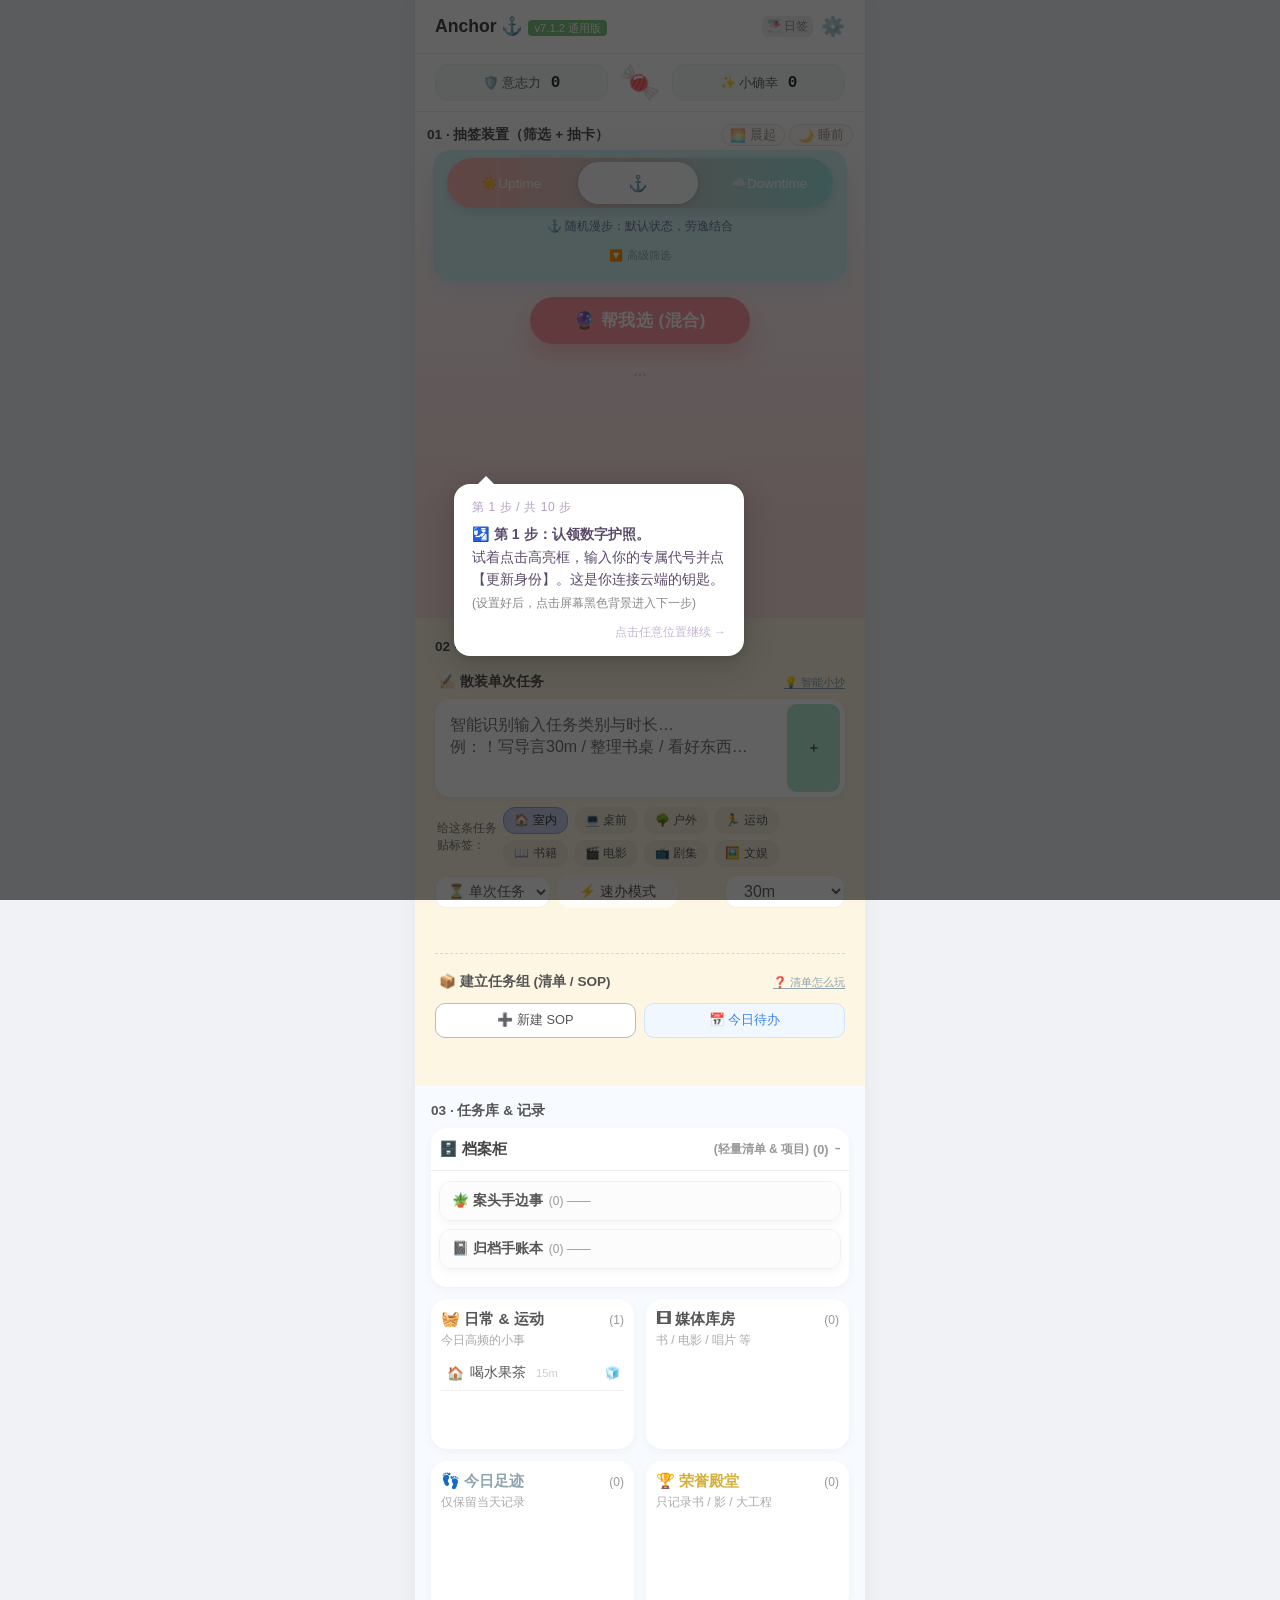
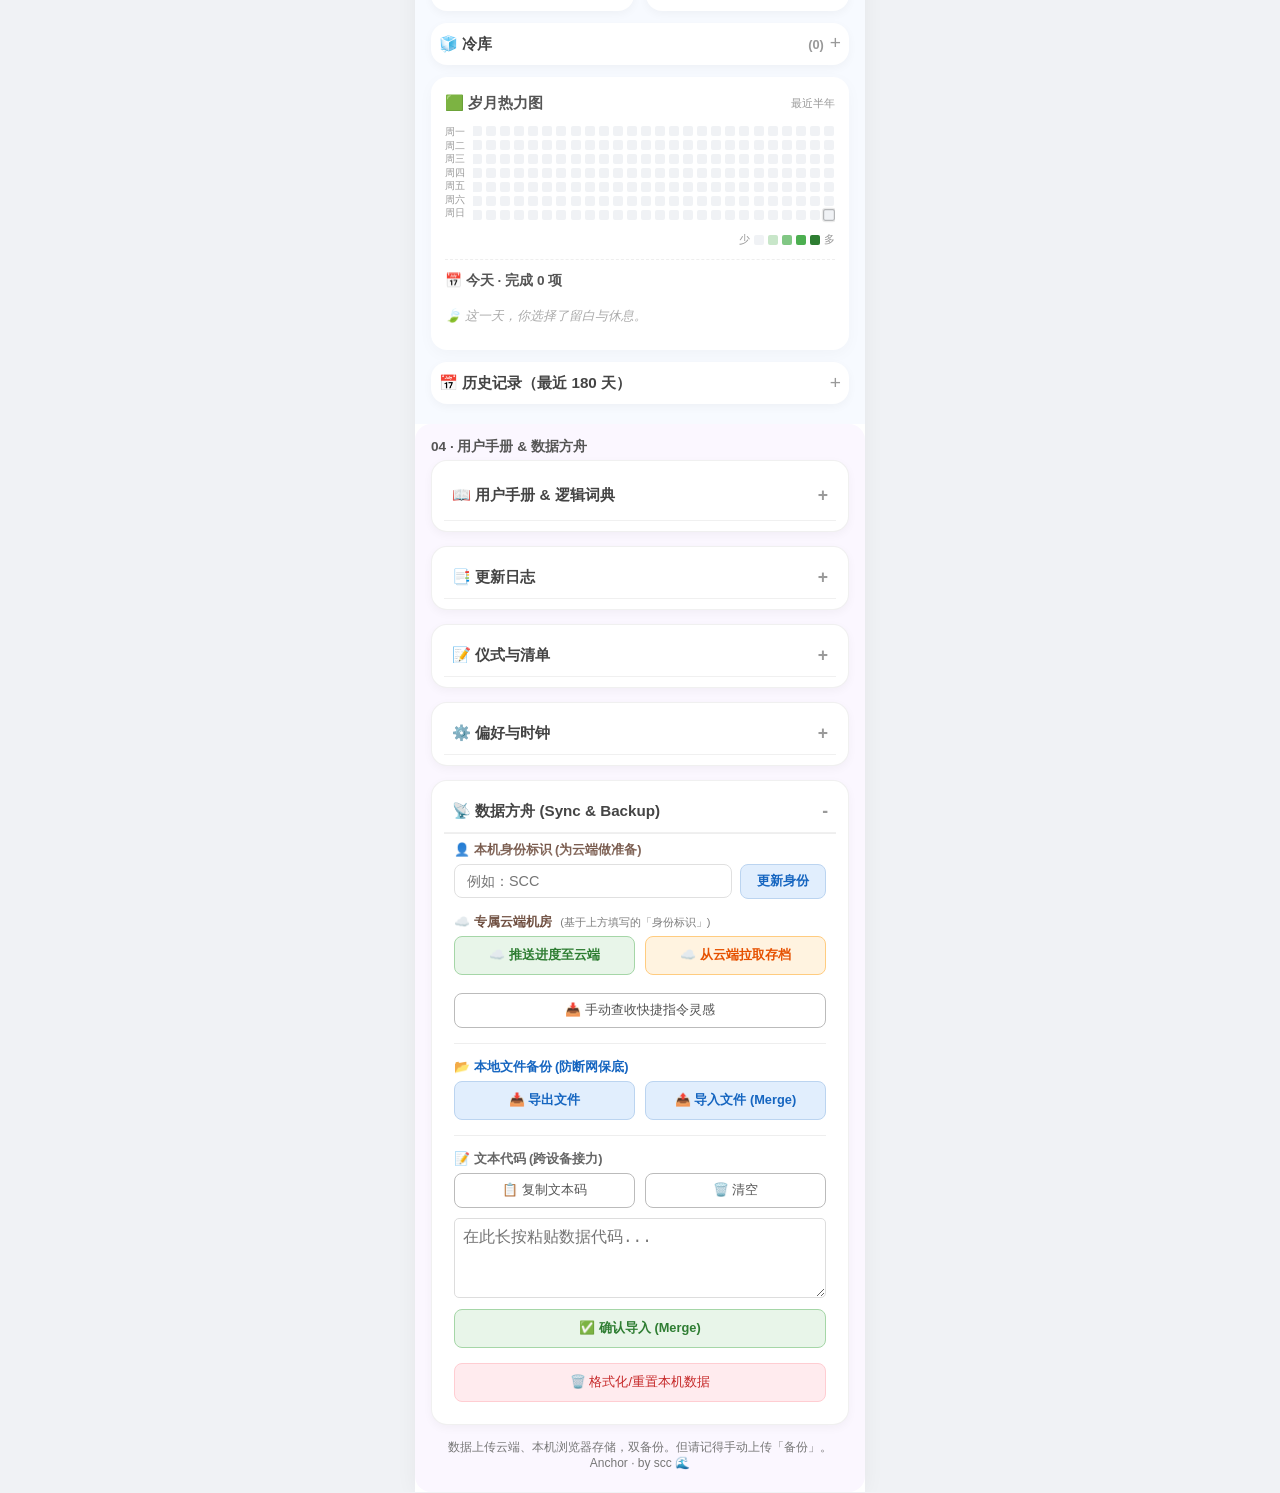
==== commit ec6f2c17: "“收下”按钮深一点粉色" ====
--- a/index.html
+++ b/index.html
@@ -2017,15 +2017,20 @@
   overflow: hidden;
 }
 .tarot-front .t-btn {
-  background: var(--bg-pink);
+  background: linear-gradient(135deg, #FF9AA2, #FFB6B9);
   color: #fff;
   border: none;
-  padding: 8px 20px;
-  border-radius: 99px;
-  font-size: 0.85rem;
+  padding: 8px 24px;
+  border-radius: 999px;
+  font-size: 0.95rem;
   cursor: pointer;
   font-weight: bold;
-  box-shadow: 0 4px 10px rgba(255, 154, 162, 0.4);
+  box-shadow: 0 4px 12px rgba(255, 154, 162, 0.4);
+  transition: transform 0.1s, box-shadow 0.1s;
+}
+.tarot-front .t-btn:active {
+  transform: scale(0.95);
+  box-shadow: 0 2px 6px rgba(255, 154, 162, 0.3);
 }
 
 .tarot-card.reveal {
@@ -8845,12 +8850,12 @@
         return;
       }
 
-      // 👉 v6.9.7 核心修复：如果任务已开始进行且超过 10 秒，放弃时触发时长收割
+      // 👉 v6.9.7 核心修复：如果任务已开始进行且超过 5 秒，放弃时触发时长收割
       if (typeof currentStatus !== 'undefined' && currentStatus === 'anchor' && typeof anchorStartTime !== 'undefined' && anchorStartTime) {
         const elapsedSecs = Math.floor((Date.now() - anchorStartTime) / 1000);
-        if (elapsedSecs >= 10) { 
+        if (elapsedSecs >= 5) { 
           let elapsedMins = Math.floor(elapsedSecs / 60);
-          if (elapsedSecs >= 10 && elapsedSecs < 60) elapsedMins = 1; // 满10秒保底1分钟
+          if (elapsedSecs >= 5 && elapsedSecs < 60) elapsedMins = 1; // 满10秒保底1分钟
 
           let harvestMins = 0;
           let newBookmark = null; // 🚨 提权：将变量声明移至安全作用域
@@ -10501,8 +10506,8 @@
         if (!silent && currentStatus === 'anchor' && anchorStartTime) {
             const elapsedSecs = Math.floor((Date.now() - anchorStartTime) / 1000);
             let elapsedMins = Math.floor(elapsedSecs / 60);
-            // 容错：哪怕只专注了 10秒~59秒，只要点了完成，就给你算 1 分钟
-            if (elapsedSecs >= 10 && elapsedSecs < 60) {
+            // 容错：哪怕只专注了 5秒~59秒，只要点了完成，就给你算 1 分钟
+            if (elapsedSecs >= 5 && elapsedSecs < 60) {
                 elapsedMins = 1;
             }
             if (elapsedMins >= 1) {
@@ -11229,6 +11234,17 @@
 
                     // 👉 核心修复：补录完成后，立刻呼叫档案室大姐按时间线重新整理今日足迹
                     if (typeof sortDailyLogByTime === 'function') sortDailyLogByTime();
+                    // v7.1.4 补丁：补录时长时，同步更新周期任务的打卡钢印与计数
+if (task.recurrence && ['daily', 'weekly', 'monthly'].includes(task.recurrence)) {
+    task.lastDone = getAnchorDate().toDateString();
+    task.completeCount = (task.completeCount || 0) + 1;
+    // 穿透回主数据库更新真实躯体
+    var updateIdx = db.findIndex(function(t) { return t.id === task.id; });
+    if (updateIdx > -1) {
+        db[updateIdx].lastDone = task.lastDone;
+        db[updateIdx].completeCount = task.completeCount;
+    }
+}
                 }
             }
         }
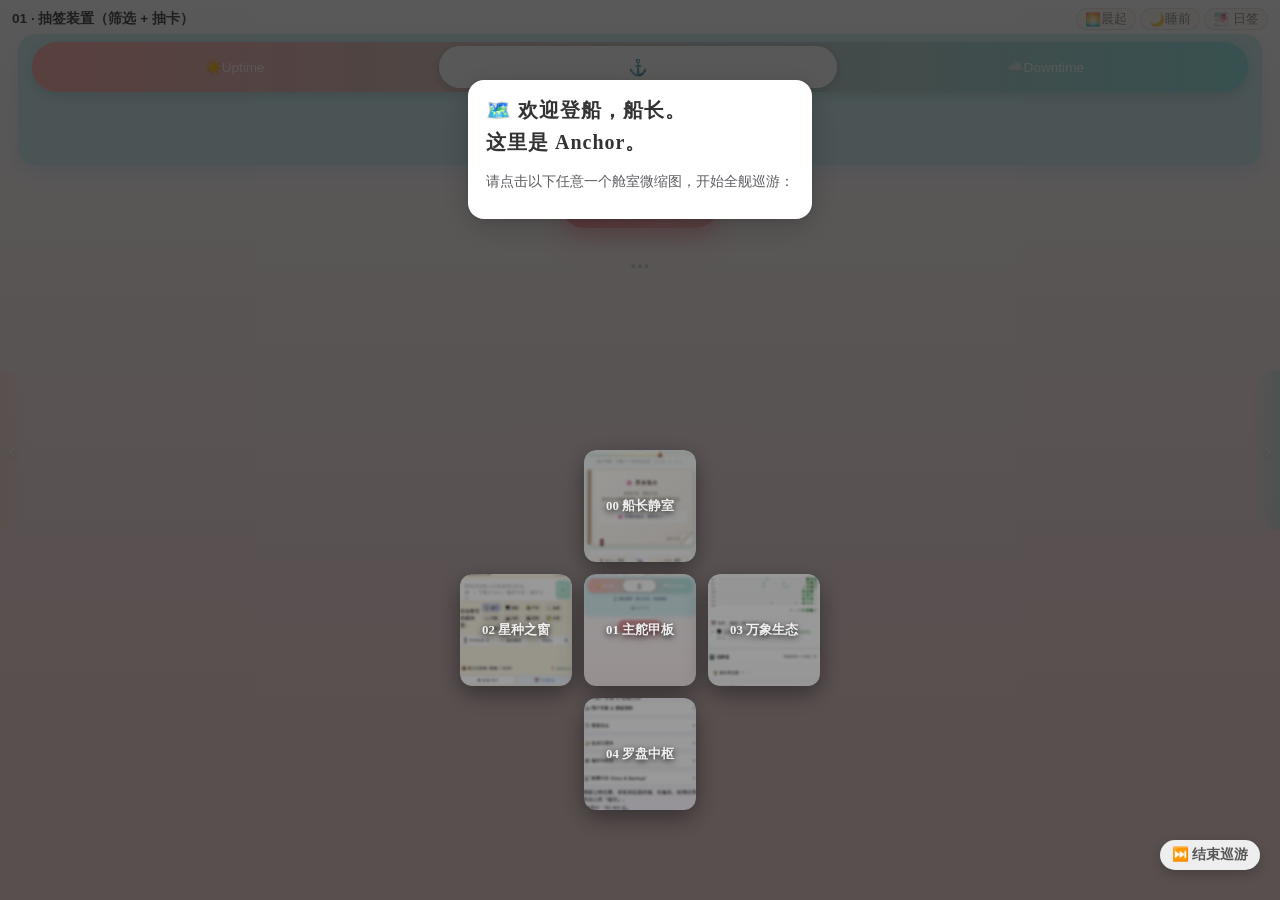
==== commit a6161fbf: "Release v8.3.4: 十字大平层与全息宇宙正式降临" ====
--- a/index.html
+++ b/index.html
@@ -1,14485 +1,2452 @@
 <!DOCTYPE html>
 <html lang="zh-CN">
 <head>
-    <meta charset="UTF-8">
-    <meta name="viewport" content="width=device-width, initial-scale=1.0, maximum-scale=1.0, user-scalable=no">
-    <title>Anchor</title>
-    
-    <!-- 图标：继续使用你 GitHub 根目录里的 png 文件 -->
-    <link rel="apple-touch-icon" sizes="180x180" href="/assets/icons/apple-touch-icon.png">
-    <link rel="icon" type="image/png" sizes="32x32" href="/assets/icons/favicon-32.png">
-    
-    <meta name="apple-mobile-web-app-capable" content="yes">
-    <meta name="mobile-web-app-capable" content="yes">
-    <meta name="apple-mobile-web-app-status-bar-style" content="black-translucent">
-
-    <style>
-        /* --- 🎨 Anchor v5.1 --- */
-        :root {
-            --bg-blue: #D4F1F4; /* 更偏马卡龙的浅天蓝，与粉色搭配更柔和 */
-            --bg-wood: #FDF6E3;
-            --bg-pink: #FFE2E2; /* 更柔和的粉色，适合作为大面积背景 */
-            --bg-sos:  #E8DFF5;
-            --bg-setting: #F0F4F8;
-            --bg-footer: #FBF7FF; /* 04区：更淡的薰衣草马卡龙背景，减弱存在感 */
-            --text-main: #5D5C61;
-            --gold: #D4AF37;
-            --sport-green: #B5EAD7;
-            --cycle-purple: #C7CEEA;
-            --frog-green: #9CCC65;
-            --flash-yellow: #FFD54F;
-            --danger-red: #ff6b6b;
-            --footprint-grey: #90A4AE;
-            --panel-soft: #F7FAFF; /* 更浅一点的灰蓝底色 */
-        }
-
-        * {
-            box-sizing: border-box;
-        }
-
-        body {
-            font-family: "PingFang SC", "Microsoft YaHei", sans-serif;
-            margin: 0; padding: 0; background-color: #f0f2f5;
-            color: var(--text-main); display: flex; justify-content: center;
-            min-height: 100vh;
-            overscroll-behavior-y: none; 
-        }
-
-        .container {
-            width: 100%; max-width: 450px; background-color: #fff;
-            box-shadow: 0 0 20px rgba(0,0,0,0.05);
-            display: flex; flex-direction: column;
-            position: relative;
-            min-height: 100vh;
-        }
-
-        .header {
-            padding: 15px 20px; background: #fff; display: flex;
-            justify-content: space-between; align-items: center; border-bottom: 1px solid #eee;
-            padding-top: max(15px, env(safe-area-inset-top));
-        }
-        .app-title { font-weight: bold; font-size: 1.1rem; color: #444; }
-        .version-badge { background: #81C784; color: #fff; padding: 2px 6px; border-radius: 4px; font-size: 0.7rem; margin-left: 5px; }
-        .btn-icon { cursor: pointer; font-size: 1.2rem; opacity: 0.6; }
-
-        /* v6.6.2：header 右上角小按钮（🌁日签） */
-        .header-btn-mini {
-            display: inline-flex;
-            align-items: center;
-            gap: 2px;
-            padding: 5px 5px;
-            border-radius: 6px;
-            border: none;
-            background: #eee;
-            color: #888;
-            font-size: 0.72rem;
-            font-weight: 500;
-            cursor: pointer;
-            opacity: 0.9;
-            transition: opacity 0.2s, background 0.2s;
-            line-height: 1;
-        }
-        .header-btn-mini:active {
-            background: #ddd;
-            opacity: 1;
-        }
-
-	/* 包住念头计数器 + 00 区的一整块包装 */
-	.stats-and-candy-wrapper {
-   	 position: relative;
-	}
-        /* 念头计数器 */
-        .stats-bar {
-            display: flex; justify-content: space-around; padding: 10px 15px; background: #fff;
-            border-bottom: 1px solid #eee;
-        }
-        .stat-btn {
-    flex: 1;
-    margin: 0 5px;
-    padding: 8px;
-    border-radius: 14px;
-    cursor: pointer;
-    text-align: center;
-    transition: all 0.1s;
-    user-select: none;
-    border: 1px solid rgba(0,0,0,0.03);
-}
-
-.stat-btn.willpower {
-    background: #F3FBF7;  /* 薄荷绿 */
-    color: #2E7D32;
-}
-
-.stat-btn.joy {
-    background: #FFF5EB;  /* 奶桃色 */
-    color: #BF6A2F;       /* 柔和一点的橙棕色文字 */
-}
-
-/* 🍬 吃糖按钮：只有一颗比较大的糖果 emoji，没有外框按钮 */
-.stat-btn.candy {
-    flex: 0;                 /* 不要像其他按钮一样被拉伸 */
-    margin: 0 6px;
-    padding: 0;
-    border: none;
-    background: transparent;
-    box-shadow: none;
-    display: flex;
-    align-items: center;
-    justify-content: center;
-    cursor: pointer;         /* 仍然保持可点击 */
-    position: relative;
-}
-/* 当 00 区展开时，从糖果下面连一根线到 00 区顶部 */
-.stats-and-candy-wrapper.candy-open #candyButton::after {
-    content: '';
-    position: absolute;
-    top: calc(100% - 4px);  /* 让起点更靠近糖底部一点 */
-    left: 50%;
-    transform: translateX(-50%);
-    width: 2px;
-    height: 18px;           /* 线再长一点，基本能碰到 00 区背景 */
-    background: #F1E4D2;    /* 用和原分界线接近的颜色 */
-}
-/* 线末端的小圆点：让“线”看起来没那么单调 */
-.stats-and-candy-wrapper.candy-open #candyButton::before {
-    content: '';
-    position: absolute;
-    top: calc(100% + 12px); /* 这个数字大约 = 上面那条线的高度 - 一点点 */
-    left: 50%;
-    transform: translateX(-50%);
-    width: 6px;
-    height: 6px;
-    border-radius: 50%;
-    background: #F8A8C8;    /* 柔和一点的糖果粉 */
-    box-shadow: 0 0 4px rgba(248,168,200,0.7);
-}
-
-
-
-.stat-btn.candy .candy-emoji {
-    font-size: 2.1rem;       /* 糖果再大一点 */
-    line-height: 1;
-    transition: transform 0.15s, opacity 0.15s;
-}
-
-/* 本次已经玩过糖 → 糖自动“退场”：稍微变小、变淡 */
-.stat-btn.candy.candy-used .candy-emoji {
-    opacity: 0.5;
-    transform: scale(0.9);
-}
-
-/* 本次已经玩过糖 → 糖自动“退场”：稍微变小、变淡 */
-.stat-btn.candy.candy-used .candy-emoji {
-    opacity: 0.5;
-    transform: scale(0.9);
-}
-
-
-/* 00 区整体容器：默认隐藏，只用浅背景，不再画整圈边框 */
-.candy-section {
-    display: none;  /* 默认关闭，不影响抽卡主区 */
-    background: #FFFDF8;
-    padding: 10px 16px 14px;
-    margin-top: 0;
-}
-
-.candy-header {
-    margin-bottom: 8px;
-}
-
-.candy-title {
-    font-size: 0.85rem;
-    font-weight: 600;
-    color: #6b4a3b;
-}
-
-.candy-subtitle {
-    font-size: 0.75rem;
-    color: #8c6f5a;
-    opacity: 0.9;
-}
-
-.candy-stage {
-    background: rgba(255,255,255,0.8);
-    border-radius: 12px;
-    padding: 10px;
-    border: 1px dashed rgba(0,0,0,0.05);
-    position: relative;
-}
-/* 音乐糖（网易云歌单）卡片样式 */
-.music-candy-card {
-    background: rgba(255,255,255,0.9);
-    border-radius: 12px;
-    padding: 10px 12px;
-    border: 1px solid rgba(0,0,0,0.04);
-    box-shadow: 0 1px 3px rgba(0,0,0,0.04);
-    display: flex;
-    flex-direction: column;
-    gap: 6px;
-}
-
-.music-title {
-    font-size: 0.85rem;
-    font-weight: 600;
-    color: #6b4a3b;
-    display: flex;
-    align-items: center;
-    gap: 4px;
-}
-
-.music-subtitle {
-    font-size: 0.75rem;
-    color: #8c6f5a;
-    opacity: 0.9;
-}
-
-.music-player-wrapper {
-    border-radius: 10px;
-    overflow: hidden;
-    box-shadow: 0 0 0 1px rgba(0,0,0,0.06);
-}
-
-.music-player-iframe {
-    width: 100%;
-    height: 90px; /* 压扁成“音频条”尺寸，减少视频干扰 */
-    border: 0;
-}
-
-.music-player-fallback {
-    margin-top: 4px;
-    font-size: 0.75rem;
-}
-
-.music-player-fallback a {
-    color: #6b4a3b;
-    text-decoration: underline;
-}
-
-.sound-enable-btn {
-    position: absolute;
-    top: 10px;
-    right: 10px;
-    z-index: 50;
-    padding: 8px 10px;
-    border-radius: 10px;
-    border: 1px solid rgba(0,0,0,0.08);
-    background: rgba(255,255,255,0.92);
-    color: rgba(0,0,0,0.72);
-    font-size: 13px;
-    display: none; /* 默认隐藏：仅在需要解锁音效时出现 */
-    align-items: center;
-    gap: 6px;
-    box-shadow: 0 6px 18px rgba(0,0,0,0.06);
-    backdrop-filter: blur(6px);
-}
-
-
-/* 提示文案：复用泡泡 hint 的风格 */
-.bubble-hint,
-.music-hint {
-    font-size: 0.75rem;
-    color: #777;
-}
-
-
-
-/* 乐器糖（Kalimba） */
-.instrument-card{
-    background: rgba(255,255,255,0.86);
-    border: 1px solid rgba(0,0,0,0.06);
-    border-radius: 14px;
-    padding: 12px;
-    box-shadow: 0 10px 26px rgba(0,0,0,0.05);
-}
-.instrument-title{
-    font-size: 14px;
-    font-weight: 700;
-    color: rgba(0,0,0,0.78);
-    margin-bottom: 6px;
-}
-.instrument-sub{
-    font-size: 12px;
-    color: rgba(0,0,0,0.55);
-    margin-bottom: 10px;
-}
-.kalimba-keys{
-    display: grid;
-    grid-template-columns: repeat(8, 1fr);
-    gap: 8px;
-    align-items: end;
-}
-.kalimba-key {
-    height: 90px;
-    border-radius: 12px;
-    border: 1px solid rgba(0, 0, 0, 0.08);  /* 更柔和的边框 */
-    background: 
-        linear-gradient(180deg, rgba(255, 220, 160, 0.7), rgba(255, 255, 255, 0.3));  /* 柔和的浅橙色渐变到白色 */
-    box-shadow: 0 8px 18px rgba(0, 0, 0, 0.06);  /* 更轻的阴影效果 */
-    cursor: pointer;
-    display: flex;
-    flex-direction: column;
-    justify-content: flex-end;
-    align-items: center;
-    padding-bottom: 8px;
-    user-select: none;
-    -webkit-user-select: none;
-}
-
-
-
-.kalimba-key:active{
-    transform: translateY(1px);
-    box-shadow: 0 4px 12px rgba(0,0,0,0.06);
-}
-.kalimba-num{
-    font-size: 12px;
-    font-weight: 700;
-    color: rgba(0,0,0,0.78);
-    line-height: 1.0;
-}
-.kalimba-note{
-    font-size: 10px;
-    color: rgba(0,0,0,0.52);
-    margin-top: 3px;
-}
-.instrument-actions{
-    display:flex;
-    gap:10px;
-    margin-top: 10px;
-}
-.instrument-actions button{
-    flex:1;
-    padding: 9px 10px;
-    border-radius: 999px;
-    border: none;
-    background: rgba(255,255,255,0.94);
-    box-shadow: 0 10px 22px rgba(0,0,0,0.05);
-    cursor: pointer;
-    color: rgba(0,0,0,0.72);
-    font-size: 13px;
-}
-.instrument-to-gacha{
-    margin-top: 10px;
-    width: 100%;
-    padding: 9px 10px;
-    border-radius: 999px;
-    border: none;
-    background: rgba(255,255,255,0.95);
-    box-shadow: 0 10px 22px rgba(0,0,0,0.05);
-    cursor: pointer;
-    color: rgba(0,0,0,0.78);
-    font-size: 13px;
-}
-
-
-
-/* 乐器糖：模式切换 Tab + Chord Pad */
-.instrument-tabs{
-    display:flex;
-    gap:8px;
-    margin: 8px 0 10px;
-    padding: 2px;
-    border-radius: 999px;
-    background: rgba(0,0,0,0.03);
-}
-.instrument-tab{
-    flex:1;
-    padding: 8px 10px;
-    border-radius: 999px;
-    border: 1px solid rgba(0,0,0,0.06);
-    background: transparent;
-    cursor: pointer;
-    color: rgba(0,0,0,0.60);
-    font-size: 13px;
-    font-weight: 600;
-    transition: transform .08s ease, box-shadow .12s ease, background .12s ease, color .12s ease, border-color .12s ease;
-}
-.instrument-tab:active{
-    transform: translateY(1px);
-}
-.instrument-tab.active{
-    border-color: rgba(0,0,0,0.14);
-    color: rgba(0,0,0,0.84);
-    background: rgba(255,255,255,0.98);
-    box-shadow: 0 10px 22px rgba(0,0,0,0.06);
-}
-.chordpad-grid{
-    display:grid;
-    grid-template-columns: repeat(4, 1fr);
-    gap: 8px;
-}
-.chordpad-pad{
-    height: 72px;
-    border-radius: 14px;
-    border: 1px solid rgba(0,0,0,0.06);
-    /* 马卡龙色系：用变量按 nth-child 分配 */
-    background: radial-gradient(130% 130% at 30% 25%, rgba(255,255,255,0.92), var(--pad, rgba(245,245,245,0.90)));
-    box-shadow: 0 10px 22px rgba(0,0,0,0.05);
-    cursor: pointer;
-    user-select: none;
-    -webkit-user-select: none;
-    display:flex;
-    align-items:center;
-    justify-content:center;
-    gap: 6px;
-    position: relative;
-    overflow: hidden;
-}
-.chordpad-pad:nth-child(1){ --pad: #F7D6E6; } /* blush pink */
-.chordpad-pad:nth-child(2){ --pad: #FAD9C3; } /* peach */
-.chordpad-pad:nth-child(3){ --pad: #F7F0C6; } /* lemon */
-.chordpad-pad:nth-child(4){ --pad: #D6F2E3; } /* mint */
-.chordpad-pad:nth-child(5){ --pad: #D5ECFA; } /* sky */
-.chordpad-pad:nth-child(6){ --pad: #E6D9FA; } /* lavender */
-.chordpad-pad:nth-child(7){ --pad: #F5E8D1; } /* cream */
-.chordpad-pad:nth-child(8){ --pad: #D2F7F4; } /* aqua */
-.chordpad-pad:active{
-    transform: translateY(1px);
-    box-shadow: 0 6px 14px rgba(0,0,0,0.05);
-    filter: saturate(1.08) brightness(1.02);
-}
-.chordpad-label{
-    font-size: 12px;
-    font-weight: 800;
-    color: rgba(0,0,0,0.78);
-    letter-spacing: 0.2px;
-}
-.chordpad-sub{
-    font-size: 10px;
-    color: rgba(0,0,0,0.50);
-}
-
-
-/* 捏气泡糖的泡泡样式（v5.6a 的首发糖） */
-.bubble-grid {
-    display: grid;
-    grid-template-columns: repeat(6, 1fr);  /* 每行 6 个 */
-    gap: 4px;
-    justify-items: center;
-    margin-bottom: 8px;
-}
-
-.bubble {
-    width: 22px;
-    height: 22px;
-    border-radius: 999px;
-    border: none;
-    background: radial-gradient(circle at 30% 30%, #ffffff, #E0F7FA);
-    box-shadow: 0 1px 2px rgba(0,0,0,0.08);
-    cursor: pointer;
-    transition: transform 0.08s, box-shadow 0.08s, opacity 0.15s;
-}
-
-.bubble:active {
-    transform: scale(0.9);
-    box-shadow: none;
-}
-
-.bubble-popped {
-    background: #F1F1F1;
-    box-shadow: inset 0 0 0 1px rgba(0,0,0,0.05);
-    opacity: 0.7;
-}
-
-.bubble-hint {
-    font-size: 0.75rem;
-    color: #777;
-}
-.bubble-to-gacha {
-    display: block;
-    margin: 8px auto 0;          /* 上下留一点空白，左右自动 = 居中 */
-    padding: 6px 16px;
-    border-radius: 999px;
-    border: none;
-    font-size: 0.85rem;
-    background: #FFEBEE;         /* 柔和的粉底色 */
-    color: #AD1457;              /* 深一点的莓红色字 */
-    cursor: pointer;
-}
-
-.bubble-to-gacha:active {
-    transform: scale(0.97);
-}
-/* --- 涂鸦 / 涂色糖 --- */
-
-.doodle-toolbar {
-    display: flex;
-    align-items: center;
-    justify-content: space-between;
-    margin-bottom: 6px;
-}
-
-.doodle-colors {
-    display: flex;
-    gap: 4px;
-}
-.doodle-linewidth-group {
-    display: flex;
-    gap: 4px;
-    margin-left: 8px;
-}
-
-.linewidth-btn {
-    border-radius: 999px;
-    border: none;
-    padding: 2px 8px;
-    font-size: 0.7rem;
-    background: #F4F4F4;
-    box-shadow: 0 0 0 1px rgba(0,0,0,0.06);
-    cursor: pointer;
-}
-
-.linewidth-active {
-    background: #E0E0E0;
-    box-shadow: 0 0 0 2px rgba(0,0,0,0.18);
-}
-
-.doodle-color {
-    width: 18px;
-    height: 18px;
-    border-radius: 999px;
-    border: none;
-    outline: none;
-    cursor: pointer;
-    box-shadow: 0 0 0 1px rgba(0,0,0,0.06);
-    transition: transform 0.12s, box-shadow 0.12s;
-}
-
-.doodle-color-active {
-    transform: scale(1.15);
-    box-shadow: 0 0 0 2px rgba(0,0,0,0.14);
-}
-
-.doodle-clear-btn {
-    border-radius: 999px;
-    border: none;
-    padding: 2px 10px;
-    font-size: 0.7rem;
-    background: #F8F8F8;
-    box-shadow: 0 0 0 1px rgba(0,0,0,0.06);
-    cursor: pointer;
-    color: #666;
-    flex-shrink: 0; /* 保证在工具条右侧不会被挤掉 */
-}
-
-.doodle-clear-btn:active {
-    transform: scale(0.96);
-}
-
-.doodle-canvas-wrapper {
-    background: #FFFFFF;
-    border-radius: 10px;
-    border: 1px dashed rgba(0,0,0,0.08);
-    overflow: hidden;
-    margin-bottom: 6px;
-    position: relative;   /* 让内部的清空按钮可以绝对定位在这个盒子里 */
-}
-
-#doodleCanvas,
-#coloringCanvas {
-    display: block;
-    width: 100%;
-    height: 180px;  /* 和 JS 里设置的高度一致 */
-    touch-action: none;       /* 在画布上滑动时不滚动页面，专心画画 */
-}
-
-
-.doodle-hint {
-    font-size: 0.75rem;
-    color: #777;
-    margin-bottom: 4px;
-}
-
-/* 👉 What & Why: 将海报层级提至 20000，确保在 10000 的新手引导遮罩之上 */
-.daily-poster-overlay {
-    position: fixed;
-    inset: 0;
-    background: rgba(0,0,0,0.25);
-    display: none;              
-    align-items: center;
-    justify-content: center;
-    z-index: 20000 !important; 
-}
-
-/* 👉 同步提权自定义密码框/提示框，防止在引导时被遮挡 */
-#modalOverlay, #harvestDialog, .cold-dialog-backdrop {
-    z-index: 20000 !important;
-}
-
-.daily-poster-card {
-    background: transparent;
-    border-radius: 0;
-    padding: 0 18px;
-    max-width: 420px;
-    width: 100%;
-    box-shadow: none;
-}
-
-.daily-poster-image {
-    position: relative;
-    border-radius: 18px;
-    overflow: hidden;
-    margin-bottom: 12px;
-    background: #000;
-}
-
-.daily-poster-photo {
-    width: 100%;
-    display: block;
-    object-fit: cover;
-}
-
-/* 贴在图片底部的文字条 */
-.daily-poster-caption {
-    position: absolute;
-    left: 0;
-    right: 0;
-    bottom: 0;
-    padding: 8px 12px;
-    background: linear-gradient(to top, rgba(0,0,0,0.55), rgba(0,0,0,0.0));
-    color: #fff;
-    display: flex;
-    flex-direction: column;
-    gap: 2px;
-}
-
-.daily-poster-day {
-    font-size: 0.85rem;
-    font-weight: 600;
-}
-
-.daily-poster-subline {
-    font-size: 0.7rem;
-    opacity: 0.9;
-}
-
-.daily-poster-actions {
-    display: flex;
-    flex-direction: column;
-    gap: 6px;
-}
-
-/* 弹窗内部的三个按钮（不复用外面原有按钮类，避免冲突） */
-.poster-btn-primary,
-.poster-btn-secondary,
-.poster-btn-tertiary {
-    padding: 6px 0;
-    border-radius: 999px;
-    font-size: 0.85rem;
-    border: none;
-    cursor: pointer;
-}
-
-.poster-btn-primary {
-    background: #81C784;
-    color: #fff;
-}
-
-.poster-btn-secondary {
-    background: #fff;
-    color: #555;
-    border: 1px solid rgba(0,0,0,0.05);
-}
-
-.poster-btn-tertiary {
-    background: transparent;
-    color: #777;
-}
-
-
-        .stat-btn:active {
-            transform: scale(0.96);
-            background: #E5F4ED;
-        }
-        .stat-btn:active { transform: scale(0.96); background: #f0f0f0; }
-        .stat-label { font-size: 0.8rem; color: #666; margin-right: 5px; }
-        .stat-count { font-weight: bold; font-size: 1rem; color: #333; font-family: monospace; }
-        .stat-btn.willpower { color: #2E7D32; }
-        .stat-btn.joy { color: #558B2F; }
-
-        /* 抽取区域 */
-        .section-filter {
-            background: var(--bg-blue);
-            padding: 8px 14px 6px; /* 再略缩高度，顶部与底部留白更加接近 */
-            text-align: left;
-            border-radius: 18px;
-            /* 保持现在的天蓝色，但改为纯色底，去掉渐变 */
-            box-shadow: 0 6px 18px rgba(144, 202, 249, 0.25);
-            margin: 4px 6px 8px;
-            transition: background 0.4s, box-shadow 0.2s, transform 0.2s;
-            position: relative;
-            z-index: 10;
-        }
-
-        /* v6.4 能量药丸样式 */
-        .energy-pill {
-            width: 100%;
-            height: 50px;
-            background: linear-gradient(90deg, #FFB7B2, #A0E7E5);
-            border-radius: 999px;
-            position: relative;
-            margin-bottom: 10px;
-            overflow: hidden;
-            transition: background 0.4s ease;
-            box-shadow: 0 4px 12px rgba(0,0,0,0.1);
-            display: flex;
-        }
-
-        .energy-pill-zone {
-            flex: 1;
-            position: relative;
-            cursor: pointer;
-            z-index: 1;
-        }
-
-        .energy-pill.uptime {
-            background: #FF9AA2;
-        }
-
-        .energy-pill.anchor {
-            background: linear-gradient(90deg, #FFB7B2, #A0E7E5);
-        }
-
-        .energy-pill.downtime {
-            background: #A0E7E5;
-        }
-
-        .energy-pill-slider {
-            position: absolute;
-            top: 4px;
-            width: calc(33.333% - 8px);
-            height: calc(100% - 8px);
-            background: rgba(255,255,255,0.95);
-            border-radius: 999px;
-            transition: left 0.3s cubic-bezier(0.4, 0, 0.2, 1);
-            box-shadow: 0 2px 8px rgba(0,0,0,0.15);
-            display: flex;
-            align-items: center;
-            justify-content: center;
-            font-size: 1rem;
-            font-weight: 600;
-            color: #555;
-            z-index: 3;
-            pointer-events: none;
-        }
-
-        .energy-pill.uptime .energy-pill-slider {
-            left: 4px;
-        }
-
-        .energy-pill.anchor .energy-pill-slider {
-            left: calc(33.333% + 2px);
-        }
-
-        .energy-pill.downtime .energy-pill-slider {
-            left: calc(66.666%);
-        }
-
-        .energy-pill-labels {
-            position: absolute;
-            width: 100%;
-            height: 100%;
-            display: flex;
-            align-items: center;
-            justify-content: center;
-            pointer-events: none;
-            font-size: 0.85rem;
-            font-weight: 500;
-            color: rgba(255,255,255,0.9);
-            transition: opacity 0.3s;
-        }
-
-        .label-text {
-            transition: opacity 0.3s;
-        }
-
-        /* uptime 模式：只隐藏第一个区域（uptime）的文字部分，图标正常显示 */
-        .energy-pill.uptime .energy-pill-zone:first-child .label-text {
-            opacity: 0;
-        }
-
-        /* anchor 模式：所有区域标签文字都正常显示 */
-        .energy-pill.anchor .energy-pill-labels {
-            opacity: 1;
-        }
-
-        /* downtime 模式：只隐藏第三个区域（downtime）的文字部分，图标正常显示 */
-        .energy-pill.downtime .energy-pill-zone:last-child .label-text {
-            opacity: 0;
-        }
-
-        .energy-hint {
-            font-size: 0.75rem;
-            color: #6b7a99;
-            text-align: center;
-            margin-bottom: 8px;
-            min-height: 18px;
-            transition: opacity 0.3s;
-        }
-
-        .filter-drawer-toggle {
-            font-size: 0.7rem;
-            color: #90A4AE;
-            cursor: pointer;
-            text-align: center;
-            margin-bottom: 8px;
-            padding: 4px;
-            transition: opacity 0.3s, transform 0.2s;
-            user-select: none;
-        }
-
-        .filter-drawer-toggle:hover {
-            color: #607D8B;
-        }
-
-        .filter-drawer-toggle.breathing {
-            animation: breathe 3s ease-in-out infinite;
-        }
-
-        @keyframes breathe {
-            0%, 100% { opacity: 0.6; transform: scale(1); }
-            50% { opacity: 1; transform: scale(1.05); }
-        }
-
-        #filterDrawer {
-            max-height: 0;
-            overflow: hidden;
-            transition: max-height 0.4s cubic-bezier(0.4, 0, 0.2, 1);
-        }
-
-        #filterDrawer.expanded {
-            max-height: 500px;
-        }
-        .filter-label {
-            font-size: 0.8rem;
-            color: #6b7a99;
-            margin-bottom: 6px;
-            padding-left: 4px;
-        }
-        .mode-tabs { display: flex; justify-content: center; gap: 8px; margin-bottom: 6px; flex-wrap: wrap; }
-        .mode-tab {
-            padding: 6px 14px;
-            border-radius: 999px; /* 更接近椭圆，和筛选按钮形状区分 */
-            font-size: 0.85rem;
-            cursor: pointer;
-            background: rgba(255,255,255,0.55);
-            transition: all 0.2s;
-        }
-        .mode-tab.active { background: #fff; font-weight: bold; transform: translateY(-1px); box-shadow: 0 2px 5px rgba(0,0,0,0.1); }
-        
-        .control-group {
-            display: flex;
-            justify-content: space-between;
-            align-items: stretch;
-            gap: 10px;
-            margin-bottom: 6px;
-            flex-wrap: wrap;
-        }
-        .select-wrapper {
-            position: relative;
-            flex: 1;
-        }
-        .section-filter select {
-            width: 100%;
-            padding: 10px 40px 10px 16px;
-            border-radius: 12px; /* 与「意志力」按钮类似的轻圆角长方形 */
-            border: 1px solid #d6dde8;
-            background: #ffffff !important; /* 纯白底色 */
-            font-size: 0.95rem;
-            box-shadow: none;
-            -webkit-appearance: none;
-            -moz-appearance: none;
-            appearance: none;
-            color: #455A64;
-        }
-        .select-wrapper::after {
-            content: "⌃\A⌄";
-            white-space: pre;
-            position: absolute;
-            right: 10px;
-            top: 50%;
-            transform: translateY(-50%);
-            font-size: 0.9rem;
-            color: #90A4AE;
-            pointer-events: none;
-            line-height: 0.4; /* 上下箭头更紧凑，距离更近 */
-        }
-        
-        .btn-main {
-            background-image: linear-gradient(135deg, #FF9AA2, #FFB6B9);
-            color: #ffffff;
-            font-weight: 600;
-            letter-spacing: 0.03em;
-            font-size: 1.05rem;
-            padding: 12px 44px;
-            border: none;
-            border-radius: 999px;
-            box-shadow: 0 10px 24px rgba(255, 154, 162, 0.55);
-            cursor: pointer;
-            transition: transform 0.12s ease-out, box-shadow 0.12s ease-out;
-            display: block;
-            margin: 16px auto 6px; /* 稍微靠近结果卡片 */
-        }
-        .btn-main:active {
-            transform: translateY(1px) scale(0.97);
-            box-shadow: 0 5px 14px rgba(255, 154, 162, 0.45);
-        }
-
-        /* 抽取结果显示区 + 扭蛋机 */
-        .section-display {
-            flex-grow: 1;
-            /* 背景交给 hero-wrapper 的大渐变，这里保持透明以突出卡片 */
-            background: transparent;
-            display: flex;
-            flex-direction: column;
-            align-items: center;
-            justify-content: flex-start;  /* 结果卡片靠近上方，离“帮我选”更近 */
-            padding: 12px 22px 22px; /* 让结果卡片更贴近按钮，整体更紧凑 */
-            min-height: 260px;
-            transition: background 0.4s;
-            position: relative;
-            border-radius: 0 0 16px 16px;
-        }
-        .card {
-            background: white;
-            padding: 34px 26px;
-            border-radius: 26px;
-            text-align: center;
-            width: 100%;          /* 再放大一些，占满容器可用宽度 */
-            max-width: 560px;     /* 桌面端也更大一号 */
-            box-shadow: 0 16px 40px rgba(0,0,0,0.10);
-            display: none;
-        }
-        .card-icon { font-size: 4.4rem; display: block; margin-bottom: 16px; }
-        .card-title { font-size: 1.6rem; font-weight: bold; margin-bottom: 10px; color: #333; }
-        .card-desc { font-size: 0.9rem; color: #777; line-height: 1.6; margin-bottom: 15px; }
-        .card-time { 
-            display: inline-block; background: #f0f0f0; color: #888; padding: 2px 8px; 
-            border-radius: 8px; font-size: 0.75rem; margin-top: 5px; 
-        }
-        #rStatus {
-            font-size: 1rem;
-            color: #FF8A65;  /* 柔和珊瑚橙，和粉蓝更和谐 */
-            font-weight: 700;
-            margin-bottom: 6px;
-            text-align: left;
-            display: none;
-        }
-        #rIngPulse {
-            font-size: 0.9rem;
-            color: #FF8A65;
-            font-weight: 600;
-            margin-top: 8px;   /* 和时间拉开一点距离 */
-            margin-bottom: 6px;
-            text-align: center;
-            display: none;
-            animation: anchorPulse 1.6s ease-in-out infinite;
-        }
-        @keyframes anchorPulse {
-            0% { opacity: 0.3; transform: scale(1); }
-            50% { opacity: 1; transform: scale(1.04); }
-            100% { opacity: 0.3; transform: scale(1); }
-        }
-
-        
-        .card-badge { padding: 2px 6px; border-radius: 4px; font-size: 0.7rem; vertical-align: middle; margin-left: 5px; color: #fff; }
-        .bg-cycle { background: var(--cycle-purple); }
-        .bg-frog { background: var(--frog-green); }
-        .bg-flash { background: var(--flash-yellow); color: #555; }
-
-        .btn-card-action {
-            background: #f0f0f0; padding: 8px 18px; border-radius: 15px; font-size: 0.85rem; 
-            border: none; cursor: pointer; color: #555; margin: 0 5px;
-        }
-
-        /* 输入区 */
-        .section-input { background-color: var(--bg-wood); padding: 20px; }
-        .input-box {
-            background: #fff; padding: 5px; border-radius: 15px; display: flex; 
-            box-shadow: 0 2px 8px rgba(0,0,0,0.05); margin-bottom: 10px;
-        }
-        textarea#inpTitle { 
-            border: none; padding: 10px; flex: 1; border-radius: 10px; outline: none; 
-            font-size: 16px; font-family: inherit; resize: none;
-            min-height: 36px;
-            line-height: 1.4;
-        }
-        .btn-add { background: #B5EAD7; border: none; padding: 0 20px; border-radius: 10px; font-weight: bold; color: #555; cursor: pointer; }
-        
-        .input-options { display: flex; justify-content: space-between; align-items: center; margin-top: 10px; }
-        .input-options-row2 { display: flex; justify-content: flex-start; align-items: center; gap: 10px; margin-top: 8px; }
-        .input-options-row2 .time-select-small {
-    margin-left: auto;   /* 把时间选择推到这一行最右边 */
-}
-
-        .tags-row { display: flex; gap: 6px; flex-wrap: wrap; }
-        .tag {
-            padding: 4px 10px; border-radius: 12px; font-size: 0.75rem; background: rgba(0,0,0,0.05); 
-            cursor: pointer; border: 1px solid transparent; transition: all 0.2s;
-        }
-        .tag.active { background: #C7CEEA; border-color: #989ec2; color: #333; }
-        .tag[data-v="sport"].active { background: var(--sport-green); border-color: #99cbb9; }
-
-        .switch-container { display: flex; gap: 8px; margin-left: 0; }
-        .switch-btn {
-            font-size: 0.85rem; color: #555; display: flex; align-items: center; gap: 6px; cursor: pointer;
-            background: rgba(255,255,255,0.7); padding: 6px 20px; border-radius: 12px; border: 1px solid transparent;
-            transition: all 0.2s;
-        }
-        .switch-btn.active-cycle { background: var(--cycle-purple); color: #fff; font-weight: bold; border-color: var(--cycle-purple); }
-        .switch-btn.active-flash { background: var(--flash-yellow); color: #555; font-weight: bold; border-color: #FBC02D; }
-
-       .time-select-small {
-    font-size: 16px;
-    padding: 6px 14px;
-    border-radius: 12px;                 /* 和那两个开关按钮圆角接近 */
-    border: 1px solid rgba(0,0,0,0.06);  /* 很淡的描边，不抢戏 */
-    background: #ffffff;                 /* 重点：白底 */
-    color: #666;
-    transition: opacity 0.3s;
-}
-        .time-select-small.disabled { opacity: 0.3; pointer-events: none; }
-
-        /* 四大块列表区域：两列排版 */
-        .section-list {
-            background-color: var(--panel-soft);
-            padding: 16px;
-        }
-
-        .list-panels {
-            display: grid;
-            grid-template-columns: minmax(0, 1fr) minmax(0, 1fr);
-            gap: 12px;
-            margin-top: 8px;
-        }
-
-        .list-panel {
-            background: #fff; /* 四块卡片本身保持白色 */
-            border-radius: 16px;
-            box-shadow: 0 3px 10px rgba(0,0,0,0.04);
-            padding: 10px 10px 6px;
-            display: flex;
-            flex-direction: column;
-            min-height: 150px;
-        }
-
-        .panel-header {
-            display: flex;
-            flex-direction: column;
-            gap: 2px;
-        }
-
-        .panel-header-top {
-            display: flex;
-            justify-content: space-between;
-            align-items: baseline;
-            gap: 6px;
-        }
-
-        .panel-title {
-            font-size: 0.95rem;
-            font-weight: bold;
-            color: #555;
-        }
-
-        .panel-count {
-            font-size: 0.75rem;
-            color: #999;
-        }
-
-        .panel-subtitle {
-            font-size: 0.75rem;
-            color: #aaa;
-        }
-
-        .task-list {
-            list-style: none;
-            padding: 0;
-            margin: 6px 0 0 0;
-        }
-
-        .task-list.panel-list {
-            max-height: 200px;
-            overflow-y: auto;
-        }
-
-        .task-item {
-            display: flex;
-            justify-content: space-between;
-            align-items: center;
-            padding: 8px 4px;
-            border-bottom: 1px solid #f0f1f5;
-            font-size: 0.85rem;
-        }
-
-        .task-status-done { opacity: 0.4; text-decoration: line-through; }
-
-        .list-badge {
-            font-size: 0.6rem; padding: 1px 4px; border-radius: 4px; margin-left: 5px;
-            border: 1px solid #eee; color: #888;
-        }
-        .lb-frog { color: var(--frog-green); border-color: var(--frog-green); font-weight:bold; }
-        .lb-flash { color: #FBC02D; border-color: #FBC02D; }
-
-        .footprint-time { font-size: 0.7rem; color: #aaa; margin-right: 10px; font-family: monospace;}
-        .footprint-item { color: #666; font-size: 0.85rem; }
-
-        .archive-item {
-            padding: 5px 0;
-            display: flex;
-            gap: 10px;
-            border-bottom: 1px dashed #f3f3f3;
-            font-size: 0.8rem;
-            align-items: center;
-            justify-content: space-between;
-        }
-        .archive-date { font-family: monospace; color: #ccc; }
-        .archive-del { cursor: pointer; color: #ccc; font-size: 0.75rem; }
-        .archive-del:hover { color: #e57373; }
-
-        /* 说明书 & 设置区 */
-        
-
-        /* 04区卡片统一风格：用户手册 / 最近更新 / 数据方舟 */
-        .section-footer-area .section-manual,
-        .section-footer-area .section-updates,
-        .section-footer-area .section-settings {
-            background-color: #F9FAFB;
-            padding: 10px 12px;
-            border-radius: 16px;
-        }
-        .section-footer-area .section-manual details,
-        .section-footer-area .section-updates details,
-        .section-footer-area .section-settings details {
-            background: transparent;
-            border-radius: 0;
-            margin-bottom: 0;
-        }
-        .section-footer-area summary,
-        .section-footer-area .settings-title {
-            font-size: 0.95rem;
-        }
-        .section-footer-area summary {
-            padding: 10px 4px;
-            font-weight: 600;
-            display: flex;
-            justify-content: space-between;
-            align-items: center;
-            color: #444;
-        }
-        .section-footer-area .manual-content {
-            padding: 0 4px 10px 4px;
-            border-top: 1px solid #eee;
-            font-size: 0.85rem;
-        }
-.footer-note {
-            margin-top: 10px;
-            font-size: 0.75rem;
-            color: #777;
-            text-align: center;
-        }
-
-        .section-footer-area .section-manual,
-        .section-footer-area .section-updates,
-        .section-footer-area .section-settings {
-            background-color: #F9FAFB;
-        }
-        .section-footer-area summary,
-        .section-footer-area .settings-title {
-            font-size: 0.95rem;
-        }
-
-        .section-footer-area .section-manual,
-        .section-footer-area .section-updates,
-        .section-footer-area .section-settings {
-            margin-bottom: 14px;
-            border-radius: 16px;
-        }
-        .section-footer-area .section-settings {
-            /* 04区中与其他卡片保持一致的内边距 */
-        }
-        .section-footer-area .section-manual details,
-        .section-footer-area .section-updates details {
-            margin-bottom: 0;
-        }
-.section-manual { background-color: #F9FAFB; padding: 16px; border-top: 1px solid #eee; color: #666; font-size: 0.9rem; line-height: 1.6; }
-        details { background: #f9f9f9; border-radius: 8px; overflow: hidden; margin-bottom: 20px; }
-        summary { padding: 15px; font-weight: bold; cursor: pointer; list-style: none; display: flex; justify-content: space-between; align-items: center; color: #444; }
-        summary::after { content: '+'; font-size: 1.2rem; font-weight: normal; color: #999; }
-        details[open] summary::after { content: '-'; }
-	/* 冷库这一行的 +/- 单独调小一点，并微调垂直位置 */
-	.section-cold summary::after {
-    	position: relative;
-    	top: -1px;            /* 如果感觉还是略高，可以改成 2px 试试 */
-}
-        .manual-content { padding: 0 15px 20px 15px; border-top: 1px solid #eee; font-size: 0.85rem; }
-        .manual-h3 { font-weight: bold; color: #333; margin: 15px 0 5px 0; }
-        .manual-tag { background: #eee; color: #666; padding: 2px 6px; border-radius: 4px; font-size: 0.75rem; margin: 0 2px; }
-
-        /* 让 03 区里的历史记录卡片，和前面四块卡片风格一致 */
-        .section-history {
-            margin-top: 8px;           /* 跟 HTML 里的 8px 对齐 */
-        }
-
-        .section-history details {
-            background: #fff;          /* 和 list-panel 一样的白卡片 */
-            border-radius: 16px;
-            box-shadow: 0 3px 10px rgba(0,0,0,0.04);
-            margin-bottom: 0;
-        }
-
-        .section-history summary {
-            padding: 10px 8px;
-            font-weight: 600;
-            font-size: 0.85rem;
-            color: #444;
-            display: flex;
-            justify-content: space-between;
-            align-items: center;
-        }
-
-        .section-history .manual-content {
-            border-top: 1px solid #eee;
-            padding: 6px 8px 10px;
-            font-size: 0.8rem;
-        }
-
-        /* ============================================================
-           v6.8.5 岁月热力图 (Contribution Graph)
-           ============================================================ */
-        .heatmap-card {
-          background: #fff;
-          border-radius: 16px;
-          padding: 16px 14px;
-          margin-top: 12px;   /* 👉 修复：增加顶部间距 */
-          margin-bottom: 12px;
-          box-shadow: 0 4px 16px rgba(0,0,0,0.03);
-        }
-        .heatmap-header {
-          font-size: 0.95rem; font-weight: bold; color: #555; margin-bottom: 12px; display: flex; align-items: center; justify-content: space-between;
-        }
-        .heatmap-body {
-          display: flex; gap: 8px; align-items: flex-start;
-        }
-        .heatmap-y-axis {
-          display: flex; flex-direction: column; justify-content: space-between;
-          font-size: 0.6rem; color: #999; height: 94px; padding-top: 0;
-        }
-        .heatmap-scroll {
-          flex: 1; overflow-x: auto; overflow-y: hidden; padding-bottom: 8px;
-          /* 隐藏原生滚动条，但保持可滑动 */
-          scrollbar-width: none;
-        }
-        .heatmap-scroll::-webkit-scrollbar { display: none; }
-
-        /* 核心：用 Grid 画格子，先从上到下排满 7 格，再向右换列 */
-        .heatmap-grid {
-          display: grid;
-          grid-template-rows: repeat(7, 1fr);
-          grid-auto-flow: column;
-          gap: 4px;
-          height: 94px;
-        }
-        .heatmap-cell {
-          width: 10px; height: 10px; border-radius: 2px; cursor: pointer; transition: transform 0.1s, box-shadow 0.1s, border-color 0.1s;
-          border: 1px solid transparent;
-        }
-        .heatmap-cell:hover { transform: scale(1.2); }
-        .heatmap-cell.selected {
-          transform: scale(1.2);
-          border-color: rgba(0,0,0,0.25);
-          box-shadow: 0 0 0 1px rgba(0,0,0,0.08);
-        }
-
-        /* 渐进式色彩 */
-        .heatmap-cell.level-0 { background: #f0f2f5; }
-        .heatmap-cell.level-1 { background: #C8E6C9; } /* 浅绿 */
-        .heatmap-cell.level-2 { background: #81C784; } /* 中绿 */
-        .heatmap-cell.level-3 { background: #4CAF50; } /* 亮绿 */
-        .heatmap-cell.level-4 { background: #2E7D32; } /* 深绿 */
-
-        .heatmap-legend {
-          display: flex; justify-content: flex-end; align-items: center; gap: 4px; font-size: 0.7rem; color: #999; margin-top: 4px;
-        }
-        .heatmap-projector {
-          margin-top: 12px; padding-top: 12px; border-top: 1px dashed #eee;
-        }
-        .hm-proj-title { font-size: 0.85rem; font-weight: bold; color: #555; margin-bottom: 8px; }
-        .hm-proj-list { font-size: 0.85rem; color: #666; line-height: 1.6; max-height: 120px; overflow-y: auto; }
-
-/* 冷库卡片：和历史记录风格一致，但整体更低调一点 */
-.section-cold {
-    margin-top: 8px;
-}
-
-.section-cold details {
-    background: #fff;
-    border-radius: 16px;
-    box-shadow: 0 3px 10px rgba(0,0,0,0.04);
-    margin-bottom: 0;
-}
-
-.section-cold summary {
-    padding: 10px 8px;
-    font-weight: 600;
-    font-size: 0.85rem;
-    color: #444;
-    display: flex;
-   justify-content: flex-start;
-    align-items: center;
-}
-
-.section-cold summary span:last-child {
-    margin-left: auto;
-}
-
-.section-cold .manual-content {
-    border-top: 1px solid #eee;
-    padding: 6px 8px 10px;
-    font-size: 0.8rem;
-}
-/* 冷库操作弹窗整体背景：尽量轻，不要抢戏 */
-.cold-dialog-backdrop {
-    position: fixed;
-    inset: 0;
-    display: none;                 /* 默认隐藏 */
-    align-items: center;
-    justify-content: center;
-    background: rgba(0,0,0,0.08);  /* 轻微灰幕 */
-    z-index: 999;
-}
-
-/* 中间的小卡片本体 */
-.cold-dialog {
-    background: #fff;
-    border-radius: 18px;
-    padding: 14px 16px;
-    box-shadow: 0 10px 24px rgba(0,0,0,0.12);
-    width: 86%;
-    max-width: 320px;
-    box-sizing: border-box;
-    font-size: 0.85rem;
-}
-
-.cold-dialog-title {
-    margin-bottom: 10px;
-    font-weight: 600;
-}
-
-/* 三个按钮横排 */
-.cold-dialog-buttons {
-    display: flex;
-    gap: 8px;
-}
-
-.cold-dialog-buttons button {
-    flex: 1;
-    padding: 6px 8px;
-    border-radius: 999px;
-    border: none;
-    cursor: pointer;
-    font-size: 0.85rem;
-    white-space: nowrap;
-}
-
-/* 三个按钮稍微区分一下色调，但都保持柔和 */
-.cold-btn-delete {
-    background: #ffecec;
-}
-
-.cold-btn-cold {
-    background: #e7f4ff;
-}
-
-.cold-btn-cancel {
-    background: #f5f5f5;
-}
-
-/* 备份对话框按钮样式 */
-.backup-btn-overwrite {
-    background: #ffecec;
-}
-
-.backup-btn-merge {
-    background: #e7f4ff;
-}
-
-.backup-btn-cancel {
-    background: #f5f5f5;
-}
-
-/* 让整个 03 区下面不要留太多空白 */
-.section-list {
-    padding-bottom: 20px;
-}
-
-        .section-settings { background-color: var(--bg-setting); padding: 20px; border-top: 1px solid #eee; padding-bottom: 80px;}
-        .settings-title { font-size: 0.9rem; font-weight: bold; color: #666; margin-bottom: 10px; }
-        .backup-grid { display: grid; grid-template-columns: 1fr 1fr; gap: 10px; margin-bottom:10px;}
-        .btn-outline { background: #fff; border: 1px solid #bbb; color: #555; padding: 8px; border-radius: 8px; cursor: pointer; font-size: 0.8rem; }
-        .btn-file { background: #e1eefd; border: 1px solid #bbd4f0; color: #1565C0; padding: 10px; border-radius: 8px; cursor: pointer; font-size: 0.8rem; font-weight: bold; }
-        textarea { width: 100%; height: 80px; margin-bottom: 8px; border: 1px solid #ddd; border-radius: 5px; font-size: 16px; color:#555; padding: 8px; font-family: monospace; }
-        .btn-danger { width: 100%; padding: 10px; background: #ffebee; border: 1px solid #ffcdd2; color: #c62828; border-radius: 8px; cursor: pointer; margin-top: 20px; font-size: 0.8rem; }
-
-        /* Modal & Toast */
-        .custom-overlay { position: fixed; top: 0; left: 0; width: 100%; height: 100%; background: rgba(0,0,0,0.4); z-index: 1000; display: none; justify-content: center; align-items: center; }
-        .custom-modal { background: white; width: 80%; max-width: 320px; padding: 20px; border-radius: 16px; box-shadow: 0 10px 30px rgba(0,0,0,0.2); text-align: left; max-height: 80vh; overflow-y: auto; }
-        .modal-text { margin-bottom: 20px; font-size: 0.95rem; color: #333; line-height: 1.6; }
-        .modal-btns { display: flex; gap: 10px; justify-content: center; margin-top: 15px; }
-        .modal-btn { padding: 10px 20px; border-radius: 8px; border: none; font-weight: bold; cursor: pointer; flex: 1; text-align: center;}
-        .modal-btn.cancel { background: #f0f0f0; color: #666; }
-        .modal-btn.confirm { background: var(--bg-blue); color: #006064; }
-        .modal-btn.danger { background: var(--danger-red); color: white; }
-        .toast-notification {
-            position: fixed;
-            top: 50%;
-            left: 50%;
-            transform: translate(-50%, -50%);
-            background: rgba(33,33,33,0.92);
-            color: #fff;
-            padding: 10px 16px;
-            border-radius: 999px;
-            font-size: 0.85rem;
-            z-index: 9999;
-            opacity: 0;
-            pointer-events: none;
-            transition: opacity 0.25s ease-out;
-        }
-        .toast-notification.show {
-            opacity: 1;
-        }
-        /* --- 扭蛋机动画：对齐 demo 路径 --- */
-        #gachaLayer {
-            position: absolute;
-            inset: 0;
-            display: none;
-            align-items: center;
-            justify-content: center;
-            flex-direction: column;
-            background: radial-gradient(
-                circle at top,
-                rgba(255,255,255,0.95),
-                rgba(255,255,255,0.78)
-            );
-            z-index: 20;
-            opacity: 1;
-        }
-        .gacha-stage {
-            position: relative;
-            width: 260px;
-            max-width: 90%;
-        }
-        #gachaImg {
-            width: 100%;
-            display: block;
-            border-radius: 18px;
-            box-shadow: 0 8px 20px rgba(0,0,0,0.15);
-            transform-origin: 50% 80%;
-            transition: opacity 0.6s ease-out;  /* 机台淡出 */
-        }
-        @keyframes machineShake {
-            0%   { transform: translateY(0) rotate(0deg); }
-            20%  { transform: translateY(-4px) rotate(-1deg); }
-            40%  { transform: translateY(2px) rotate(1deg); }
-            60%  { transform: translateY(-2px) rotate(-0.5deg); }
-            80%  { transform: translateY(1px) rotate(0.5deg); }
-            100% { transform: translateY(0) rotate(0deg); }
-        }
-        .machine-shake { animation: machineShake 0.7s ease-out; }
-
-        #eggOut {
-            position: absolute;
-            left: 77%;          /* 出口横向位置 */
-            bottom: 88px;       /* 出口纵向位置 */
-            transform: translateX(-50%);
-            width: 60px;
-            height: 60px;
-            opacity: 0;
-        }
-        @keyframes eggFly {
-            0% {
-                left: 77%;
-                bottom: 72px;   /* 稍微在出口里面一点 */
-                transform: translateX(-50%) scale(0.7);
-                opacity: 0;
-            }
-            15% {
-                left: 77%;
-                bottom: 88px;   /* 到出口口沿 */
-                transform: translateX(-50%) scale(0.9);
-                opacity: 1;
-            }
-            55% {
-                left: 62%;
-                bottom: 60%;    /* 飞出机台、向中间移动 */
-                transform: translateX(-50%) scale(1.15);
-                opacity: 1;
-            }
-            85% {
-                left: 50%;
-                bottom: 44%;    /* 更靠下，接近卡片中心 */
-                transform: translateX(-50%) scale(1.3);
-                opacity: 1;
-            }
-            100% {
-                left: 50%;
-                bottom: 44%;
-                transform: translateX(-50%) scale(1.25);
-                opacity: 1;     /* 保持可见，等待爆开动画 */
-            }
-        }
-        @keyframes eggBurst {
-            0% {
-                transform: translateX(-50%) scale(1.25);
-                opacity: 1;
-            }
-            30% {
-                transform: translateX(-50%) scale(1.6);
-                opacity: 0.9;
-            }
-            100% {
-                transform: translateX(-50%) scale(2.0);
-                opacity: 0;
-            }
-        }
-        .gm-caption {
-            margin-top: 8px;
-            font-size: 0.75rem;
-            color: #888;
-        }
-
-        @keyframes stripOpen {
-            0%   { transform: scaleX(0.6); opacity: 0; }
-            40%  { transform: scaleX(0.9); opacity: 1; }
-            100% { transform: scaleX(1);   opacity: 1; }
-        }
-    
-        .hero-wrapper {
-            margin: 4px 0 0;
-            padding: 8px 12px 8px;
-            /* 从 01 标题开始，整体从白色过渡到浅粉色 */
-            background: linear-gradient(to bottom, #FFFFFF 0%, var(--bg-pink) 82%);
-            border-radius: 0;
-            border: none;
-            box-shadow: none;
-        }
-        #selContext, #selTime {
-            font-size: 0.95rem;
-            min-width: 0;
-        }
-
-        .section-title {
-            font-size: 0.85rem;
-            font-weight: bold;
-            color: #555;
-            margin-bottom: 4px;
-        }
-.section-title.section-title-ritual {
-    display: flex;
-    align-items: center;
-    justify-content: space-between;
-    gap: 8px;
-}
-
-.ritual-icons {
-    display: flex;
-    gap: 4px;
-}
-
-.ritual-icon-btn {
-    min-width: 40px;
-    height: 22px;
-    padding: 0 8px;
-    border-radius: 999px;
-    border: 1px solid rgba(0,0,0,0.10);
-    background: #fffaf5;
-    font-size: 0.8rem;
-    display: inline-flex;
-    align-items: center;
-    justify-content: center;
-    cursor: pointer;
-    opacity: 0.75;          /* 默认淡一点 */
-}
-
-.ritual-icon-btn.dimmed {
-    opacity: 0.3;           /* 完成后变更淡 */
-}
-
-/* === 根据 APP_VARIANT 切换 意志力 / 小确幸 配色 === */
-
-/* personal：一绿一桃（你现在这版的感觉） */
-body.variant-personal .stat-btn.willpower {
-    background: #F3FBF7;
-    color: #2E7D32;
-}
-
-body.variant-personal .stat-btn.joy {
-    background: #FFF5EB;
-    color: #BF6A2F;
-}
-
-/* common：两块都用同一款浅绿 */
-body.variant-common .stat-btn.willpower,
-body.variant-common .stat-btn.joy {
-    background: #F3FBF7;
-    color: #2E7D32;
-}
-
-        .section-subtitle {
-            font-size: 0.75rem;
-            color: #777;
-            margin-bottom: 10px;
-        }
-        .section-footer-header {
-            padding: 8px -8px 4px;
-            margin-top: 4px; /* 与前面分区的标题相对位置保持一致 */
-        }
-
-        .input-label {
-            font-size: 0.75rem;
-            color: #777;
-            margin: 4px 0 4px 2px;
-        }
-        .section-list-title {
-            font-size: 0.85rem;
-            font-weight: bold;
-            color: #555;
-            margin-bottom: 4px;
-        }
-        .section-list-subtitle {
-            font-size: 0.75rem;
-            color: #777;
-            margin-bottom: 8px;
-        }
-/* 🌅🌙 仪式区小按钮 */
-        .ritual-shortcuts {
-            display: flex;
-            gap: 6px;
-            margin: 6px 0 4px;
-            font-size: 0.8rem;
-        }
-        .ritual-btn {
-            flex: 1;
-            padding: 4px 6px;
-            border-radius: 999px;
-            border: 1px dashed rgba(0,0,0,0.08);
-            background: #fffaf5;
-            cursor: pointer;
-            font-size: 0.8rem;
-            display: flex;
-            align-items: center;
-            justify-content: center;
-            gap: 4px;
-        }
-
-/* 🌅🌙 仪式卡片：作为抽取区里的普通一张卡 */
-#ritualOverlay {
-    display: none;          /* 默认不显示 */
-    width: 100%;            /* ✅ 关键：让外层容器占满结果区宽度 */
-    margin-top: 16px;
-    margin-bottom: 16px;
-}
-
-
-.ritual-card {
-    width: 100%;
-    max-width: 560px;       /* 和 resultCard 一致 */
-    margin: 0 auto;
-    background: #fff;
-    border-radius: 26px;    /* 和 resultCard 一样 */
-    box-shadow: 0 16px 40px rgba(0,0,0,0.10);
-    padding: 34px 26px;     /* 和 resultCard 一样 */
-    box-sizing: border-box;
-    text-align: center;     /* 和结果卡一样，主标题居中 */
-}
-
-/* 顶部大图标，复用 card-icon 的感觉 */
-.ritual-card .card-icon {
-    font-size: 4.4rem;      /* 和 .card-icon 相同 */
-    display: block;
-    margin-bottom: 12px;
-}
-
-/* 标题，简洁一点 */
-.ritual-title {
-    font-size: 1.1rem;
-    font-weight: 600;
-    margin-bottom: 12px;
-}
-
-/* 中间 checklist 文本改为左对齐，并稍微收窄一下宽度 */
-.ritual-steps {
-    margin: 6px 0 16px;
-    /* 去掉 ul 自带的项目符号和额外缩进 */
-    list-style: none;
-    padding-left: 0;
-
-    max-height: 220px;
-    overflow-y: auto;
-    font-size: 0.9rem;
-    line-height: 1.6;
-    text-align: left;
-}
-
-.ritual-steps li {
-    margin-bottom: 4px;     /* 稍微紧凑一点，7 条也不会太长 */
-}
-
-
-/* 底部两个按钮，和其他卡片按钮风格统一 */
-.ritual-actions {
-    display: flex;
-    gap: 10px;
-    margin-top: 6px;
-}
-
-.ritual-actions button {
-    flex: 1;
-    padding: 8px 10px;
-    border-radius: 999px;
-    border: none;
-    cursor: pointer;
-    font-size: 0.9rem;
-    white-space: nowrap;     /* 防止“✅ 仪式完成”换行 */
-}
-
-.ritual-btn-primary {
-    background: var(--bg-pink);
-}
-
-.ritual-btn-secondary {
-    background: #f5f5f5;
-}
-
-
-.ritual-step-checkbox {
-    width: 14px;
-    height: 14px;
-}
-
-.ritual-steps li label span.completed {
-    text-decoration: line-through;
-    color: #999;
-}
-
-
-
-/* v6.1 烟花/星空糖 */
-.fireworks-candy-card {
-    display: flex;
-    flex-direction: column;
-    gap: 10px;
-}
-.fireworks-topbar {
-    display: flex;
-    justify-content: flex-start;
-    align-items: center;
-}
-.mode-switch {
-    display: inline-flex;
-    background: rgba(255,255,255,0.75);
-    border: 1px solid rgba(0,0,0,0.06);
-    border-radius: 12px;
-    padding: 4px;
-    gap: 4px;
-}
-.mode-btn {
-    border: none;
-    background: transparent;
-    padding: 6px 10px;
-    border-radius: 10px;
-    font-size: 13px;
-    color: rgba(0,0,0,0.62);
-    cursor: pointer;
-}
-.mode-btn.active {
-    background: rgba(255,255,255,0.95);
-    box-shadow: 0 6px 16px rgba(0,0,0,0.06);
-    color: rgba(0,0,0,0.85);
-}
-.fireworks-hint {
-    font-size: 13px;
-    color: rgba(0,0,0,0.58);
-}
-.fireworks-canvas {
-    width: 100%;
-    height: 240px;
-    border-radius: 14px;
-    border: 1px solid rgba(0,0,0,0.06);
-    background: rgba(10, 12, 24, 0.92);
-}
-
-/* --- Candy: Fireworks/Stars canvas must stay inside the candy card --- */
-.fireworks-canvas-wrap{
-    width: 100%;
-    height: 240px;              /* 固定舞台高度，避免撑满屏幕 */
-    border-radius: 14px;
-    overflow: hidden;           /* 关键：防止画布溢出到卡片外 */
-    border: 1px solid rgba(0,0,0,0.06);
-    background: rgba(10, 12, 24, 0.92);
-    position: relative;
-}
-.fireworks-canvas-wrap canvas{
-    width: 100%;
-    height: 100%;
-    display: block;
-    border: 0;
-    border-radius: 0;
-    background: transparent;
-}
-
-
-/* === v6.3 Tarot Draw Mode (Fix Layout) === */
-:root {
-  /* 确保这里有你的牌背图 */
-  --tarot-back: url("/assets/images/tarot-back.png");
-}
-
-#tarotLayer {
-  display: none;
-  width: 100%;
-  height: 100%; /* 确保层撑满 */
-  align-items: center;
-  justify-content: flex-start; /* 改为从上往下排 */
-  flex-direction: column;
-  gap: 10px;
-  padding: 20px 10px;
-  perspective: 1000px; 
-  position: relative;
-  z-index: 50; /* 保证整个塔罗层在最上面 */
-}
-
-.tarot-caption {
-  font-size: 0.95rem;
-  color: #555;
-  text-align: center;
-  line-height: 1.45;
-  margin-top: 10px;
-  z-index: 60; /* 文字不能挡住牌 */
-  pointer-events: none; /* 让鼠标能透过文字点到下面的东西 */
-}
-
-.tarot-subcaption {
-  font-size: 0.8rem;
-  color: #888;
-  text-align: center;
-  margin-bottom: 10px;
-  pointer-events: none;
-}
-
-/* 修改：把跳过按钮放到顶部，防止挡住下面的牌 */
-.tarot-skip {
-  position: absolute;
-  top: 15px;
-  right: 20px;
-  font-size: 0.78rem;
-  color: #8a7f73;
-  text-decoration: underline;
-  cursor: pointer;
-  z-index: 100; /* 保证它能点，但不干扰中间 */
-}
-
-.tarot-stage {
-  position: relative;
-  width: 100%;
-  max-width: 420px;
-  height: 280px; 
-  margin-top: 20px;
-  /* 关键：不能 overflow hidden，否则牌飞出去会被切掉 */
-  overflow: visible; 
-}
-
-/* 牌堆 */
-.tarot-deck {
-  position: absolute;
-  left: 50%;
-  top: 50%;
-  transform: translate(-50%, -50%);
-  width: 140px;
-  height: 220px;
-  border-radius: 12px;
-  background-image: var(--tarot-back);
-  background-size: cover; 
-  background-position: center;
-  /* 去掉边框，改为纯阴影，解决透明边问题 */
-  box-shadow: 0 4px 16px rgba(0,0,0,0.2);
-  cursor: pointer;
-  z-index: 10; /* 牌堆层级 */
-  transition: opacity 0.3s;
-}
-
-.tarot-deck.shuffling {
-  animation: tarotShuffle 0.9s ease-in-out 1;
-}
-
-@keyframes tarotShuffle {
-  0%   { transform: translate(-50%, -50%) rotate(0deg); }
-  25%  { transform: translate(-55%, -50%) rotate(-5deg); }
-  50%  { transform: translate(-45%, -50%) rotate(5deg); }
-  75%  { transform: translate(-52%, -50%) rotate(-3deg); }
-  100% { transform: translate(-50%, -50%) rotate(0deg); }
-}
-
-.tarot-cards {
-  position: absolute;
-  inset: 0;
-  pointer-events: none; 
-  z-index: 20; /* 散开后的牌层级更高 */
-}
-
-/* 单张卡牌容器 */
-.tarot-card {
-  position: absolute;
-  left: 50%;
-  top: 50%; 
-  width: 140px;
-  height: 220px;
-  transform-style: preserve-3d; 
-  /* 初始缩小一点 */
-  transform: translate(-50%, -50%) scale(0.96);
-  transition: transform 0.5s cubic-bezier(0.23, 1, 0.32, 1), opacity 0.35s ease, filter 0.35s ease;
-  cursor: pointer;
-  pointer-events: auto; /* 关键：开启点击 */
-  
-  /* 解决透明边缘的关键： */
-  background: transparent; 
-  border: none;
-  outline: none;
-}
-
-/* 未选中变暗 */
-.tarot-card.dim {
-  opacity: 0.2; 
-  filter: grayscale(0.5) blur(1px);
-  pointer-events: none;
-}
-
-/* 选中层级最高 */
-.tarot-card.selected {
-  z-index: 200 !important; /* 确保选中翻转时压过一切 */
-  cursor: default;
-}
-
-/* 卡牌正反面 */
-.tarot-face {
-  position: absolute;
-  top: 0; left: 0;
-  width: 100%; /* 强制撑满 */
-  height: 100%; /* 强制撑满 */
-  border-radius: 12px;
-  backface-visibility: hidden; 
-  overflow: hidden; /* 切掉多余的图 */
-  box-shadow: 0 4px 12px rgba(0,0,0,0.15);
-}
-
-/* 背面 */
-.tarot-back {
-  background-image: var(--tarot-back);
-  background-size: cover; /* 图片撑满 */
-  background-position: center;
-  background-repeat: no-repeat;
-  /* 去掉 border */
-  border: none; 
-}
-
-/* 正面 */
-.tarot-front {
-  background: #fff;
-  transform: rotateY(180deg);
-  display: flex;
-  flex-direction: column;
-  justify-content: center;
-  align-items: center;
-  padding: 16px;
-  text-align: center;
-  border: 1px solid rgba(0,0,0,0.05); /* 仅留极淡的内描边 */
-}
-
-.tarot-front .t-icon {
-  font-size: 3.5rem;
-  margin-bottom: 10px;
-  display: block;
-}
-.tarot-front .t-title {
-  font-weight: 800;
-  font-size: 1.1rem;
-  color: #333;
-  margin-bottom: 6px;
-}
-.tarot-front .t-desc {
-  font-size: 0.85rem;
-  line-height: 1.5;
-  color: #666;
-  margin-bottom: 12px;
-  display: -webkit-box;
-  -webkit-line-clamp: 3;
-  -webkit-box-orient: vertical;
-  overflow: hidden;
-}
-.tarot-front .t-btn {
-  background: linear-gradient(135deg, #FF9AA2, #FFB6B9);
-  color: #fff;
-  border: none;
-  padding: 8px 24px;
-  border-radius: 999px;
-  font-size: 0.95rem;
-  cursor: pointer;
-  font-weight: bold;
-  box-shadow: 0 4px 12px rgba(255, 154, 162, 0.4);
-  transition: transform 0.1s, box-shadow 0.1s;
-}
-.tarot-front .t-btn:active {
-  transform: scale(0.95);
-  box-shadow: 0 2px 6px rgba(255, 154, 162, 0.3);
-}
-
-.tarot-card.reveal {
-  /* 翻转 */
-  transform: translate(-50%, -50%) scale(1.1) rotateY(180deg) !important;
-}
-
-@media (max-width: 420px) {
-  .tarot-stage { height: 260px; }
-  /* 移动端稍微调小一点牌，避免两边太挤 */
-  .tarot-deck, .tarot-card { width: 110px; height: 180px; }
-  .tarot-front .t-icon { font-size: 2.8rem; }
-}
-
-/* v6.3-edit-buttons-enter：任务操作对话框样式 */
-#taskActionDialog {
-  position: fixed;
-  top: 0;
-  left: 0;
-  width: 100%;
-  height: 100%;
-  z-index: 9999;
-  display: flex;
-  align-items: center;
-  justify-content: center;
-}
-
-.task-dialog-overlay {
-  position: absolute;
-  top: 0;
-  left: 0;
-  width: 100%;
-  height: 100%;
-  background: rgba(0, 0, 0, 0.5);
-  z-index: 1;
-}
-
-.task-dialog-box {
-  position: relative;
-  background: #fff;
-  border-radius: 12px;
-  padding: 24px;
-  max-width: 340px;
-  width: 90%;
-  box-shadow: 0 8px 24px rgba(0, 0, 0, 0.15);
-  z-index: 2;
-  animation: dialogFadeIn 0.2s ease-out;
-}
-
-@keyframes dialogFadeIn {
-  from {
-    opacity: 0;
-    transform: scale(0.9);
-  }
-  to {
-    opacity: 1;
-    transform: scale(1);
-  }
-}
-
-.task-dialog-title {
-  font-size: 1.1rem;
-  font-weight: bold;
-  color: #333;
-  margin-bottom: 12px;
-  text-align: center;
-}
-
-.task-dialog-message {
-  font-size: 0.95rem;
-  color: #666;
-  line-height: 1.5;
-  margin-bottom: 20px;
-  text-align: center;
-}
-
-.task-dialog-buttons {
-  display: flex;
-  gap: 10px;
-  justify-content: center;
-}
-
-.task-dialog-btn {
-  flex: 1;
-  padding: 10px 16px;
-  border: none;
-  border-radius: 8px;
-  font-size: 0.9rem;
-  cursor: pointer;
-  transition: all 0.2s;
-  font-weight: 500;
-}
-
-.task-dialog-btn-cancel {
-  background: #f0f0f0;
-  color: #666;
-}
-
-.task-dialog-btn-cancel:hover {
-  background: #e0e0e0;
-}
-
-.task-dialog-btn-edit {
-  background: #cfe8ff; /* v6.3-edit-buttons-enter：柔和马卡龙淡蓝 */
-  color: #2f5d90;
-}
-
-.task-dialog-btn-edit:hover {
-  background: #b9dbff;
-}
-
-.task-dialog-btn-complete {
-  background: #d3f3d6; /* v6.3-edit-buttons-enter：柔和马卡龙淡绿 */
-  color: #2d6a3a;
-}
-
-.task-dialog-btn-complete:hover {
-  background: #bff0c4;
-}
-
-.task-dialog-btn-memory {
-  background: #e8d5ff; /* v6.5：柔和马卡龙淡紫 */
-  color: #6b4a7c;
-}
-
-.task-dialog-btn-memory:hover {
-  background: #d8c5ef;
-}
-
-/* v6.5：备注按钮呼吸动画 */
-@keyframes memoryBtnBreathe {
-  0%, 100% {
-    opacity: 0.7;
-  }
-  50% {
-    opacity: 0.85;
-  }
-}
-
-/* v6.5：记忆面板样式 */
-#memoryPanel {
-  position: fixed;
-  top: 0;
-  left: 0;
-  width: 100%;
-  height: 100%;
-  z-index: 10000;
-  display: flex;
-  align-items: flex-end;
-  justify-content: center;
-}
-
-.memory-panel-overlay {
-  position: absolute;
-  top: 0;
-  left: 0;
-  width: 100%;
-  height: 100%;
-  background: rgba(0, 0, 0, 0.5);
-  z-index: 1;
-}
-
-.memory-panel-content {
-  position: relative;
-  background: #fff;
-  border-radius: 20px 20px 0 0;
-  padding: 20px 24px 30px;
-  width: 100%;
-  max-width: 600px;
-  max-height: 80vh;
-  overflow-y: auto;
-  z-index: 2;
-  animation: memoryPanelSlideUp 0.3s ease-out;
-  box-shadow: 0 -4px 20px rgba(0, 0, 0, 0.15);
-}
-
-@keyframes memoryPanelSlideUp {
-  from {
-    transform: translateY(100%);
-  }
-  to {
-    transform: translateY(0);
-  }
-}
-
-.memory-panel-handle {
-  width: 40px;
-  height: 4px;
-  background: #ddd;
-  border-radius: 2px;
-  margin: 0 auto 16px;
-  cursor: pointer;
-}
-
-.memory-panel-title {
-  font-size: 1.1rem;
-  font-weight: bold;
-  color: #333;
-  margin-bottom: 20px;
-  text-align: center;
-}
-
-.memory-panel-row1 {
-  display: flex;
-  align-items: center;
-  gap: 8px;
-  margin-bottom: 16px;
-}
-
-.memory-input-bookmark {
-  flex: 1;
-  padding: 10px 12px;
-  border: none;
-  border-bottom: 2px solid #e0e0e0;
-  font-size: 0.95rem;
-  outline: none;
-  transition: border-color 0.2s;
-  max-width: 160px; /* 进一步限制最大宽度，给时间选择器留出更多空间 */
-}
-
-.memory-input-bookmark:focus {
-  border-bottom-color: #75B79E;
-}
-
-.memory-separator {
-  font-size: 0.9rem;
-  color: #999;
-  padding: 0 2px; /* 减少左右间距 */
-  white-space: nowrap;
-  margin: 0 2px; /* 添加小的外边距 */
-}
-
-.memory-time-picker {
-  display: flex;
-  align-items: center;
-  gap: 2px; /* 减少间距，更紧凑 */
-}
-
-.memory-time-select {
-  padding: 8px 12px;
-  border: 1px solid #e0e0e0;
-  border-radius: 8px;
-  font-size: 0.95rem;
-  background: #fff;
-  cursor: pointer;
-  outline: none;
-  min-width: 70px; /* 增加最小宽度以容纳"h"标识 */
-}
-
-.memory-time-select:focus {
-  border-color: #75B79E;
-}
-
-.memory-textarea {
-  width: 100%;
-  min-height: 120px;
-  padding: 12px;
-  border: 1px solid #e0e0e0;
-  border-radius: 8px;
-  font-size: 0.95rem;
-  font-family: inherit;
-  resize: vertical;
-  outline: none;
-  transition: border-color 0.2s;
-  margin-bottom: 16px;
-}
-
-.memory-textarea:focus {
-  border-color: #75B79E;
-}
-
-.memory-panel-buttons {
-  display: flex;
-  gap: 12px;
-  justify-content: flex-end;
-}
-
-.memory-btn-save,
-.memory-btn-clear {
-  padding: 10px 24px;
-  border: none;
-  border-radius: 8px;
-  font-size: 0.95rem;
-  cursor: pointer;
-  transition: all 0.2s;
-  font-weight: 500;
-}
-
-.memory-btn-save {
-  background: #75B79E;
-  color: #fff;
-}
-
-.memory-btn-save:hover {
-  background: #65a78e;
-}
-
-.memory-btn-clear {
-  background: #f0f0f0;
-  color: #666;
-}
-
-.memory-btn-clear:hover {
-  background: #e0e0e0;
-}
-
-@media (max-width: 420px) {
-  .task-dialog-box {
-    padding: 20px;
-  }
-  .task-dialog-buttons {
-    flex-direction: column;
-  }
-  .task-dialog-btn {
-    width: 100%;
-  }
-  
-  .memory-panel-content {
-    padding: 16px 20px 24px;
-    max-height: 85vh;
-  }
-  
-  .memory-panel-row1 {
-    flex-direction: row;
-    align-items: center;
-    flex-wrap: nowrap; /* 不换行，确保在同一行 */
-    gap: 4px; /* 减少间距 */
-  }
-  
-  .memory-input-bookmark {
-    flex: 0 1 auto;
-    max-width: 35%; /* 进一步减少书签输入框宽度 */
-    min-width: 100px;
-  }
-  
-  .memory-separator {
-    font-size: 0.75rem; /* 更小的字体 */
-    padding: 0 1px; /* 最小间距 */
-    margin: 0;
-    flex-shrink: 0;
-  }
-  
-  .memory-time-picker {
-    flex: 0 1 auto;
-    min-width: 0; /* 允许缩小 */
-    justify-content: flex-start;
-    gap: 1px; /* 最小间距 */
-  }
-  
-  .memory-time-select {
-    min-width: 60px; /* 减少最小宽度 */
-    padding: 8px 6px; /* 减少内边距 */
-    font-size: 0.85rem; /* 稍小的字体 */
-  }
-}
-/* =========================
-   v6.6 修复：04区整体底色 + 卡片白底一致 + 逻辑词典层级 + +/-
-   目标：
-   1) 04区（section-footer-area）整块为淡紫色底
-   2) 四张卡片（用户手册/更新日志/起飞着陆编辑/数据方舟）全部白底一致
-   3) “逻辑词典”展开后，内部词条（更深一层 details）视觉上更小一级
-   4) 折叠显示 “+”，展开显示 “-”
-   ========================= */
-   .section-footer-area{
-  background: var(--bg-footer) !important; /* 04区整块淡紫色底 */
-  border-radius: 16px;
-  padding: 14px 16px 22px;
-}
-
-/* 04区四张卡片：统一白底、统一阴影与圆角 */
-.section-footer-area .section-manual,
-.section-footer-area .section-updates,
-.section-footer-area .section-settings{
-  background: #ffffff !important;
-  border-radius: 16px !important;
-  border: 1px solid rgba(0,0,0,0.06) !important;
-  box-shadow: 0 3px 10px rgba(0,0,0,0.04) !important;
-}
-
-/* 避免继承到全局 section-settings 的灰底 */
-.section-footer-area .section-settings{
-  background: #ffffff !important;
-}
-
-/* 04区卡片标题（第一层 summary） */
-/* 优化：简化选择器，减少浏览器匹配复杂度 */
-.section-footer-area .section-manual details summary,
-.section-footer-area .section-updates details summary,
-.section-footer-area .section-settings details summary{
-  padding: 10px 8px !important;
-  font-size: 0.95rem !important;
-  font-weight: 700 !important;
-  border-bottom: 1px solid rgba(0,0,0,0.06) !important;
-}
-
-/* 用户手册内容区整体字号略小一点，阅读更顺 */
-.section-footer-area .manual-content{
-  padding: 8px 10px 12px !important;
-  font-size: 0.88rem;
-}
-
-/* 第二层：用户手册内的折叠块（如：抽签装置 / 记忆模块 / 智能输入词典 等） */
-.section-footer-area .manual-content > details{
-  background: rgba(0,0,0,0.02);
-  border: 1px solid rgba(0,0,0,0.05);
-  border-radius: 12px;
-  margin-top: 10px;
-  overflow: hidden;
-}
-
-.section-footer-area .manual-content > details > summary{
-  padding: 10px 12px !important;
-  font-size: 0.90rem !important;
-  font-weight: 650 !important;
-}
-
-/* 第三层：逻辑词典展开后的"词条/概念"——比"逻辑词典"再小一级 */
-/* 优化：使用更具体的选择器，减少浏览器匹配复杂度 */
-.section-footer-area .manual-content details details{
-  background: rgba(255,255,255,0.72);
-  border: 1px solid rgba(0,0,0,0.05);
-  border-radius: 12px;
-  margin: 8px 12px 0;
-  overflow: hidden;
-}
-
-.section-footer-area .manual-content details details summary{
-  padding: 9px 10px !important;
-  font-size: 0.84rem !important;
-  font-weight: 600 !important;
-}
-
-/* 04区专用：折叠 + / 展开 -（覆盖全局，确保行为一致） */
-.section-footer-area summary{
-  display: flex;
-  align-items: center;
-  justify-content: space-between;
-}
-
-.section-footer-area summary::after{
-  content: '+';
-  font-size: 1.1rem;
-  font-weight: 800;
-  color: #9a9a9a;
-  margin-left: 10px;
-}
-
-.section-footer-area details[open] > summary::after{
-  content: '-';
-}
-
-/* ============================================================
-   v6.6.1 新手引导 (Onboarding) — 纯原生实现，不依赖任何外部库
-   Why: 第一次打开 Anchor 的用户面对多功能页面容易迷失，
-        通过聚光灯遮罩 + 浮动文案，用最低侵入方式引导三个核心区域。
-   ============================================================ */
-
-/* 引导期间锁死页面滚动：加在 body 上，引导结束后移除 */
-/* Why: 防止用户在引导过程中滑动页面，导致高亮元素和 tooltip 的相对位置错乱 */
-body.onboarding-lock {
-  overflow: hidden !important;
-  touch-action: none !important;   /* 禁止触摸滚动 (移动端) */
-}
-body.onboarding-lock html,
-html.onboarding-lock {
-  overflow: hidden !important;
-}
-
-/* 全屏半透明黑底遮罩：默认隐藏，引导开始时显示 */
-.onboarding-overlay {
-  display: none;           /* 默认不可见，由 JS 控制 */
-  position: fixed;
-  inset: 0;                /* 等同于 top/right/bottom/left: 0 */
-  background: rgba(0, 0, 0, 0.62);
-  z-index: 10000;
-  /* Why: cursor pointer 告知用户"可点击推进"，降低认知负担 */
-  cursor: pointer;
-  /* 淡入过渡，避免突兀切换 */
-  transition: opacity 0.3s ease;
-}
-
-/* 被聚光灯选中的目标元素：z-index 提权 + 白色光晕 */
-/* Why: !important 是对抗页面内其他样式的必要手段，确保高亮元素
-        一定能穿透遮罩层，不被其他样式覆盖 */
-.onboarding-highlight {
-  position: relative !important;
-  z-index: 10001 !important;
-  /* 柔和白色发光阴影：对应马卡龙白 / 暖调，不刺眼 */
-  box-shadow:
-    0 0 0 4px rgba(255, 255, 255, 0.9),
-    0 0 24px 8px rgba(255, 255, 255, 0.45) !important;
-  border-radius: 12px !important;  /* 保持和页面圆角风格一致 */
-  /* 高亮过渡：给元素赋予"被选中"的呼吸感 */
-  transition: box-shadow 0.3s ease, border-radius 0.3s ease;
-
-  /* 👉 What: 移除 pointer-events: none */
-  /* 👉 Why: 允许用户在新手引导高亮期间，真正点击和输入内容（半交互沙盒） */
-}
-
-/* 浮动引导文案框：白底圆角，马卡龙色文字 */
-/* Why: 不用 fixed 而用 absolute，是为了让 JS 可以基于
-        目标元素的 getBoundingClientRect 灵活定位 */
-.onboarding-tooltip {
-  position: fixed;         /* fixed 方便用 top/left 直接定位到视口坐标 */
-  z-index: 10002;
-  background: #fff;
-  border-radius: 16px;
-  padding: 14px 18px;
-  max-width: 280px;
-  min-width: 200px;
-  box-shadow: 0 8px 32px rgba(0, 0, 0, 0.18), 0 2px 8px rgba(0, 0, 0, 0.10);
-  /* 马卡龙配色文字：与全站 --accent 保持一致 */
-  color: #5a4a6a;
-  font-size: 0.88rem;
-  line-height: 1.6;
-  pointer-events: none;    /* Why: tooltip 本身不拦截点击，让点击穿透到 overlay */
-  /* 弹出动画：从微小缩放渐显，温柔不突兀 */
-  animation: tooltipPop 0.28s cubic-bezier(0.34, 1.56, 0.64, 1) forwards;
-}
-
-/* 1. 提取箭头公用样式（内容、绝对定位、水平位置、透明侧边） */
-.onboarding-tooltip::before {
-    content: '';
-    position: absolute;
-    left: 24px;
-    border-left: 8px solid transparent;
-    border-right: 8px solid transparent;
-}
-
-/* 2. 向上箭头（默认，指向元素在下方的情况） */
-.onboarding-tooltip[data-arrow-dir="up"]::before,
-.onboarding-tooltip:not([data-arrow-dir="down"])::before {
-    top: -8px;
-    bottom: auto;
-    border-bottom: 8px solid #fff;
-    border-top: none;
-}
-
-/* 3. 新增：向下箭头（指向元素在上方或屏幕底部的情况，如 PWA 引导） */
-.onboarding-tooltip[data-arrow-dir="down"]::before {
-    top: auto;
-    bottom: -8px;
-    border-top: 8px solid #fff;
-    border-bottom: none;
-}
-
-/* tooltip 出现时的弹性弹出关键帧 */
-@keyframes tooltipPop {
-  from { opacity: 0; transform: scale(0.88) translateY(6px); }
-  to   { opacity: 1; transform: scale(1)    translateY(0);   }
-}
-
-/* 步骤进度指示器（显示"第 1 步 / 共 3 步"），嵌在 tooltip 内 */
-.onboarding-step-counter {
-  font-size: 0.75rem;
-  color: #b0a0c0;          /* 淡雅灰紫，不抢文案焦点 */
-  margin-bottom: 6px;
-  letter-spacing: 0.05em;
-}
-
-/* "点击任意位置继续" 提示行 */
-.onboarding-hint {
-  margin-top: 10px;
-  font-size: 0.75rem;
-  color: #c5b8d5;
-  text-align: right;
-}
-
-/* ============================================================
-   v6.6.3 静音多巴胺 (Quiet Dopamine) — 视觉反馈系统
-   ============================================================ */
-
-/* 卡片呼吸光晕：用于 culture / vinyl 休闲任务卡片 */
-/* Why: 柔和的粉色脉动暗示"这是享受时间"，降低用户的罪恶感 */
-/* 实现方式：通过 JS 在入场动画 stripOpen 结束后，直接设置 card.style.animation，
-   避免 CSS class 和内联 style 的优先级冲突 */
-@keyframes relaxAura {
-  0%   { box-shadow: 0 16px 40px rgba(0,0,0,0.10); }
-  50%  { box-shadow: 0 16px 50px rgba(255,182,185,0.45); }
-  100% { box-shadow: 0 16px 40px rgba(0,0,0,0.10); }
-}
-
-/* 青蛙任务完成时的彩纸 */
-@keyframes confettiFall {
-  0%   { transform: translateY(0)     rotate(0deg);   opacity: 1; }
-  100% { transform: translateY(200px) rotate(360deg);  opacity: 0; }
-}
-.quiet-confetti {
-  position: fixed;
-  pointer-events: none;
-  z-index: 9999;
-}
-/* 方形纸片 */
-.quiet-confetti--square {
-  width: 9px;
-  height: 9px;
-  border-radius: 2px;
-}
-/* 三角形纸片：用 border 技巧画三角 */
-.quiet-confetti--triangle {
-  width: 0;
-  height: 0;
-  border-left:  5px solid transparent;
-  border-right: 5px solid transparent;
-  border-bottom: 10px solid currentColor;
-  background: transparent !important;
-}
-
-/* ============================================================
-   v6.7.1 全屏沉浸抽卡 — 深邃立体 (Immersive Abyss)
-   ============================================================
-   Why: 抽卡时页面内容繁杂，分散注意力。
-        用全屏深灰蓝暗场 + 极微弱的环境漫反射光，
-        让扭蛋机 / 卡片悬浮在黑暗中，兼具沉浸感与立体神圣感。
-   ============================================================ */
-
-/* 1. 全屏暗场遮罩：深灰蓝，略带透气感 */
-.immersive-overlay {
-  position: fixed;
-  inset: 0;
-  background: rgba(20, 20, 26, 0.91);
-  z-index: 900;
-  opacity: 0;
-  pointer-events: none;
-  transition: opacity 0.4s ease;
-}
-.immersive-overlay.show {
-  opacity: 1;
-  pointer-events: auto;
-  cursor: pointer;
-}
-
-/* 2. 抽卡区提权 + 背景透明 */
-.section-display.immersive-active {
-  position: relative;
-  z-index: 1000 !important;
-  background: transparent !important;
-  box-shadow: none !important;
-  border-radius: 0;
-}
-
-/* 3. 扭蛋机层去掉白色径向渐变 */
-.section-display.immersive-active #gachaLayer {
-  background: transparent !important;
-}
-
-/* 4. 扭蛋机 PNG 轮廓光：沉浸模式下用 drop-shadow 贴合透明轮廓 */
-/* Why: 纯暗背景下 PNG 图像没有环境光，显得像平面贴纸；
-        极淡暖粉白 drop-shadow 模拟漫反射光，增强立体感与神圣感 */
-.section-display.immersive-active #gachaImg {
-  filter: drop-shadow(0 0 18px rgba(255, 220, 230, 0.35))
-          drop-shadow(0 0 40px rgba(255, 200, 210, 0.12));
-}
-
-/* 5. 塔罗牌整体区域光晕（加在 #tarotLayer 而非 .tarot-card）*/
-/* Why: .tarot-card 本身有 transform-style: preserve-3d 用于翻牌，
-        而 filter 会强制 preserve-3d → flat，导致翻牌后正面不可见、
-        "收下"按钮无法点击，流程卡死。
-        把 drop-shadow 挂在父容器 #tarotLayer 上即可避免冲突 */
-.section-display.immersive-active #tarotLayer {
-  filter: drop-shadow(0 0 15px rgba(230, 210, 255, 0.25));
-}
-
-/* ============================================================
-   v6.7.5 竹筒摇签 (Bamboo Draw) 样式与动画
-   ============================================================ */
-/* 竹签本体：浅木色渐变 + 内凹阴影模拟立体感 */
-.bamboo-stick {
-  position: absolute;
-  bottom: 40px;
-  width: 56px;   /* 增宽：完美容纳 3-4 列文字 */
-  height: 220px; /* 拉长：增加竖向空间 */
-  background: linear-gradient(to bottom, #F5DEB3, #E1C699);
-  border-radius: 4px;
-  box-shadow: inset -2px 0 5px rgba(0,0,0,0.1), 0 4px 10px rgba(0,0,0,0.3);
-  display: flex;
-  flex-direction: column;
-  align-items: center;
-  padding-top: 12px;
-  z-index: 5;
-  cursor: pointer;
-  transform-style: preserve-3d;
-  transition: transform 0.6s cubic-bezier(0.34, 1.56, 0.64, 1), opacity 0.3s;
-}
-/* 签头红色印章质感 */
-.stick-stamp {
-  color: #D32F2F; /* 印泥红 */
-  font-size: 1rem; /* 稍微缩小一点，更精致，以容纳三个字 */
-  font-weight: 900;
-  writing-mode: vertical-rl;
-  text-orientation: upright; /* 强制中文字符直立 */
-  white-space: nowrap; /* 核心修复：死命令，绝对不允许换行 */
-  letter-spacing: 1px; /* 缩减字间距，给三个字腾出空间 */
-  border: 1px solid #D32F2F;
-  padding: 6px 4px; /* 稍微拉长一点上下边距，让印章看起来更修长 */
-  border-radius: 3px;
-  margin-bottom: 12px;
-  opacity: 0.85;
-}
-/* 竖排任务文字 */
-.stick-text {
-  color: #3e3222;
-  font-size: 1rem;
-  font-weight: 600;
-  writing-mode: vertical-rl;
-  letter-spacing: 0.8px;
-  max-height: 140px;
-  overflow: hidden;
-
-  /* === 核心修复：排版居中魔法 === */
-  /* Why: 利用 Flexbox 的特性，上下 auto margin 会像两根弹簧一样，
-     把这段文字完美推到剩余空间的垂直正中心 */
-  margin-top: auto;
-  margin-bottom: auto;
-  /* Why: text-align: center 在 vertical-rl 模式下，控制的是垂直方向的文本对齐，
-     确保多列短文字也能紧凑居中 */
-  text-align: center;
-  padding-bottom: 8px; /* 底部稍微留一点保底白边 */
-}
-/* 竹筒摇晃动画 */
-@keyframes bambooShake {
-  0% { transform: rotate(0deg); }
-  25% { transform: rotate(-8deg); }
-  50% { transform: rotate(6deg); }
-  75% { transform: rotate(-4deg); }
-  100% { transform: rotate(0deg); }
-}
-.bamboo-shaking { animation: bambooShake 0.5s ease-in-out infinite; }
-/* 出签飞行动画：飞得更高，彻底脱离竹筒遮挡 */
-@keyframes stickFly {
-  0% { transform: translateY(0) scale(1); opacity: 1; z-index: 5; }
-  100% { transform: translateY(-240px) scale(1.4); opacity: 1; z-index: 20; }
-}
-.stick-fly-out { animation: stickFly 0.7s cubic-bezier(0.2, 0.8, 0.2, 1) forwards; pointer-events: auto; }
-/* 翻转消失动画同步修改高度 */
-.stick-flip-reveal { transform: translateY(-240px) scale(1.8) rotateY(90deg) !important; opacity: 0 !important; }
-
-/* 全屏沉浸暗场下竹筒与竹签的光晕，与扭蛋/塔罗风格统一 */
-body.immersive-locked #bambooTubeImg {
-  filter: drop-shadow(0 0 35px rgba(255, 235, 240, 0.15));
-}
-body.immersive-locked .bamboo-stick {
-  box-shadow: inset -2px 0 5px rgba(0,0,0,0.1), 0 0 20px rgba(255, 255, 255, 0.2);
-}
-
-/* 6. 结果卡片立体光晕：双层阴影 = 悬浮压暗 + 向外发光 */
-/* Why: 白色卡片在暗场中需要"托底"阴影压住暗场营造悬浮感，
-        同时极淡外发光让卡片边缘柔和过渡，不像硬切的纸片 */
-body.immersive-locked #resultCard {
-  box-shadow: 0 20px 50px rgba(0, 0, 0, 0.50),
-              0 0 60px 10px rgba(255, 220, 235, 0.10) !important;
-}
-
-/* 7. 锁死页面滚动 */
-body.immersive-locked {
-  overflow: hidden !important;
-}
-
-/* ============================================================
-   v6.7.3 一键保存海报 — 高透毛玻璃胶囊按钮
-   ============================================================ */
-.poster-save-btn {
-  position: absolute;
-  top: 12px;
-  right: 12px;
-  z-index: 10;
-  padding: 5px 12px;
-  min-height: 28px;
-  border-radius: 10px;
-  border: 1px solid rgba(255, 255, 255, 0.2);
-  background: rgba(255, 255, 255, 0.06);
-  backdrop-filter: blur(10px);
-  -webkit-backdrop-filter: blur(10px);
-  color: rgba(255, 255, 255, 0.55);
-  font-size: 0.75rem;
-  font-weight: 500;
-  letter-spacing: 0.02em;
-  line-height: 1.25;
-  white-space: nowrap;
-  cursor: pointer;
-  box-shadow: 0 1px 2px rgba(0, 0, 0, 0.05);
-  transition: transform 0.2s ease, background 0.2s ease, border-color 0.2s ease;
-}
-.poster-save-btn:hover {
-  background: rgba(255, 255, 255, 0.1);
-  border-color: rgba(255, 255, 255, 0.28);
-  color: rgba(255, 255, 255, 0.72);
-}
-.poster-save-btn:active {
-  transform: scale(0.97);
-  background: rgba(255, 255, 255, 0.14);
-  border-color: rgba(255, 255, 255, 0.35);
-}
-
-/* v6.7.4 极简全屏玄关 (The Minimalist Lobby) — 层级 800，在打卡图 999 之下 */
-.anchor-lobby {
-  position: fixed;
-  inset: 0;
-  z-index: 800;
-  display: flex;
-  flex-direction: column;
-  align-items: center;
-  justify-content: center;
-  transition: opacity 0.5s ease, visibility 0.5s;
-}
-.anchor-lobby.hidden {
-  opacity: 0;
-  visibility: hidden;
-  pointer-events: none;
-}
-.lobby-morning { background: linear-gradient(135deg, #F0F4F8, #E3EDF7); color: #5D5C61; }
-.lobby-afternoon { background: linear-gradient(135deg, #FFF7F0, #FFEFE0); color: #6b4a3b; }
-/* 修复：夜间模式改为温馨助眠的暮色紫（偏淡、偏暖） */
-.lobby-night {
-  background: linear-gradient(135deg, #6B5F78 0%, #52485C 50%, #443C50 100%);
-  color: #F5EEFA; /* 更柔和的淡紫白 */
-}
-.lobby-content {
-  width: 80%;
-  max-width: 320px;
-  text-align: center;
-}
-.lobby-greeting {
-  font-size: 1.2rem;
-  font-weight: 600;
-  margin-bottom: 40px;
-  letter-spacing: 0.05em;
-}
-.lobby-buttons {
-  display: flex;
-  flex-direction: column;
-  gap: 16px;
-}
-.lobby-btn {
-  width: 100%;
-  padding: 16px 20px;
-  border-radius: 16px;
-  border: 1px solid rgba(255,255,255,0.2);
-  background: rgba(255, 255, 255, 0.65);
-  box-shadow: 0 8px 24px rgba(0,0,0,0.04);
-  font-size: 1.05rem;
-  font-weight: 600;
-  color: inherit;
-  cursor: pointer;
-  transition: transform 0.2s, background 0.2s;
-  backdrop-filter: blur(8px);
-  -webkit-backdrop-filter: blur(8px);
-}
-.lobby-btn:active { transform: scale(0.96); background: rgba(255,255,255,0.85); }
-/* 夜间模式按钮微调：在淡紫背景上更通透 */
-.lobby-night .lobby-btn {
-  background: rgba(255, 255, 255, 0.12);
-  border: 1px solid rgba(255, 255, 255, 0.18);
-  box-shadow: 0 8px 24px rgba(0, 0, 0, 0.15);
-  color: #EDE6F5;
-}
-.lobby-night .lobby-btn:active {
-  background: rgba(255, 255, 255, 0.15);
-}
-.lobby-escape {
-  margin-top: 40px;
-  font-size: 0.8rem;
-  opacity: 0.6;
-  cursor: pointer;
-  text-decoration: underline;
-  text-underline-offset: 4px;
-}
-
-/* v6.9.5 Emoji 框自定义呼吸提示 */
-@keyframes pulseEmojiBorder {
-    0% { box-shadow: 0 0 0 0 rgba(248,168,200,0.6); }
-    70% { box-shadow: 0 0 0 6px rgba(248,168,200,0); }
-    100% { box-shadow: 0 0 0 0 rgba(248,168,200,0); }
-}
-.emoji-input-hint {
-    animation: pulseEmojiBorder 2s infinite;
-}
-.emoji-input-hint:focus {
-    animation: none; /* 点击后停止呼吸 */
-}
-
-/* 日签时光机切换按钮 */
-.poster-nav-btn {
-    position: absolute;
-    top: 50%;
-    transform: translateY(-50%);
-    width: 36px;
-    height: 36px;
-    /* 👉 调优：极其克制的透明度 */
-    background: rgba(0, 0, 0, 0.08);
-    color: rgba(255, 255, 255, 0.25);
-    display: flex;
-    align-items: center;
-    justify-content: center;
-    border-radius: 50%;
-    cursor: pointer;
-    font-size: 1.2rem;
-    z-index: 20;
-    backdrop-filter: blur(4px);
-    transition: all 0.3s ease;
-}
-.poster-nav-btn:hover { 
-    background: rgba(0, 0, 0, 0.25); 
-    color: rgba(255, 255, 255, 0.9); 
-}
-.poster-prev { left: 8px; }
-.poster-next { right: 8px; }
-
-/* 👉 v7.0.X：点亮“一朵花”输入框的提示文字 */
-#inpSoulFlower::placeholder {
-    color: rgba(255, 255, 255, 0.8) !important;
-    font-weight: 300;
-    letter-spacing: 0.5px;
-}
-
-/* 针对不同浏览器的兼容性写法 */
-#inpSoulFlower::-webkit-input-placeholder {
-    color: rgba(255, 255, 255, 0.8) !important;
-    font-weight: 300;
-}
-#inpSoulFlower::-moz-placeholder {
-    color: rgba(255, 255, 255, 0.8) !important;
-    font-weight: 300;
-}
-
-/* 隐藏档案柜抽屉原生的 +/- 符号，让位给中文破折号 */
-.cabinet-summary {
-    list-style: none !important;
-}
-.cabinet-summary::-webkit-details-marker,
-.cabinet-summary::marker {
-    display: none !important;
-    content: none !important;
-}
-.cabinet-summary::after,
-.cabinet-summary::before {
-    display: none !important;
-    content: none !important;
-}
-</style>
+  <meta charset="UTF-8" />
+  <meta name="viewport" content="width=device-width, initial-scale=1.0, maximum-scale=1.0, user-scalable=no, viewport-fit=cover" />
+  <title>十字星标 · 空间动线原型 v8.0</title>
+  <link rel="stylesheet" href="https://cdn.jsdelivr.net/npm/swiper@11/swiper-bundle.min.css" />
+  <link rel="stylesheet" href="style.css" />
+  <style>
+    /* 👉 v8.1 全息十字微缩地图 (Holographic Mini-map) */
+    .holo-map-container {
+      display: none; /* 默认隐藏 */
+      grid-template-columns: repeat(3, 1fr);
+      grid-template-rows: repeat(3, 1fr);
+      gap: 12px;
+      width: 90%;
+      max-width: 360px;
+      position: absolute;
+      top: 70%;
+      left: 50%;
+      transform: translate(-50%, -50%);
+      z-index: 10005;
+      /* 👉 核心修复：抵抗外层黑幕的 none，恢复九宫格自身的物理点击响应 */
+      pointer-events: auto !important;
+    }
+    .holo-room-tile {
+      position: relative;
+      width: 100%;
+      aspect-ratio: 1/1;
+      border-radius: 12px;
+      overflow: hidden;
+      cursor: pointer;
+      box-shadow: 0 8px 24px rgba(0,0,0,0.4);
+      transition: all 0.5s ease;
+      background: #111;
+    }
+    .holo-room-tile img {
+      width: 100%;
+      height: 100%;
+      object-fit: cover;
+      transition: all 0.8s ease;
+    }
+    /* 战争迷雾状态 */
+    .holo-room-tile.locked img {
+    filter: blur(1.0px) grayscale(20%) brightness(0.6); /* 模糊 0.5px，灰度 20%，亮度 80% */
+      transform: scale(1.1);
+    }
+    .holo-room-tile.locked:hover img {
+      filter: blur(2px) grayscale(40%) brightness(0.8);
+    }
+    /* 解锁状态 */
+    .holo-room-tile.unlocked img {
+      filter: blur(0) grayscale(0) brightness(1);
+      transform: scale(1);
+      box-shadow: 0 0 15px rgba(255,255,255,0.3);
+    }
+    .holo-room-label {
+      position: absolute;
+      inset: 0;
+      display: flex;
+      align-items: center;
+      justify-content: center;
+      text-align: center;
+      font-size: 0.8rem;
+      font-weight: bold;
+      color: rgba(255,255,255,0.9);
+      text-shadow: 0 2px 6px rgba(0,0,0,0.8);
+      pointer-events: none;
+      padding: 4px;
+    }
+    /* 十字定位 */
+    .holo-pos-00 { grid-column: 2; grid-row: 1; }
+    .holo-pos-02 { grid-column: 1; grid-row: 2; }
+    .holo-pos-01 { grid-column: 2; grid-row: 2; }
+    .holo-pos-03 { grid-column: 3; grid-row: 2; }
+    .holo-pos-04 { grid-column: 2; grid-row: 3; }
+
+    /* 星尘沙盒：文本恒星发蓝白冷光，涂鸦星云发香槟暖光 */
+    .stardust-text-node {
+      color: #e3f2fd;
+      text-shadow: 0 0 8px rgba(187, 222, 251, 0.8), 0 0 16px rgba(187, 222, 251, 0.4);
+    }
+    .stardust-doodle-path {
+      stroke: #ffcdd2;
+      filter: drop-shadow(0 0 6px rgba(255, 205, 210, 0.6));
+    }
+
+    /* 👉 真实星云贴图旋转引擎 (IMAX 画幅 + 电影级柔焦去色) */
+    .nebula-texture {
+      position: absolute;
+      top: 50%;
+      left: 50%;
+      width: 120vmax;
+      height: 120vmax;
+      object-fit: cover;
+      /* 进一步压暗图片自身 */
+      opacity: 0.75;
+      /* 降低饱和度、压暗亮度，削弱数字艳丽感 */
+      filter: saturate(0.65) brightness(0.85);
+      -webkit-mask-image: radial-gradient(circle, black 55%, transparent 85%);
+      mask-image: radial-gradient(circle, black 55%, transparent 85%);
+      transform: translate(-50%, -50%) rotate(0deg);
+      animation: nebulaSpin 120s linear infinite;
+    }
+
+    @keyframes nebulaSpin {
+      0%   { transform: translate(-50%, -50%) rotate(0deg); }
+      100% { transform: translate(-50%, -50%) rotate(360deg); }
+    }
+
+    /* 提示词温柔呼吸（保持不变） */
+    @keyframes voidBreathe { 0%, 100% { opacity: 0.4; text-shadow: 0 0 4px rgba(255,255,255,0.1); } 50% { opacity: 0.8; text-shadow: 0 0 12px rgba(255,255,255,0.3); } }
+    .void-input::placeholder { color: #aaa; animation: voidBreathe 4s infinite ease-in-out; transition: opacity 0.5s; }
+    .void-input:focus::placeholder { opacity: 0.15; animation: none; }
+
+    /* 👉 残影公转：让等待消散的记忆在吸积盘上缓慢流浪 */
+    @keyframes slowOrbit {
+      0% { transform: rotate(0deg); }
+      100% { transform: rotate(360deg); }
+    }
+    #blackholeRemnants {
+      animation: slowOrbit 180s linear infinite;
+      transform-origin: center center;
+      pointer-events: none; /* 容器穿透，仅残影条可点 */
+    }
+    #blackholeRemnants .blackhole-remnant {
+      /* 保持原有的位置与内联动画属性；层级与热区由本规则统一加强 */
+      z-index: 999999 !important;
+      pointer-events: auto !important;
+      cursor: pointer !important;
+      /* 👉 核心修复：扩大隐形触控区，向外扩充 20px */
+      padding: 20px !important;
+      margin: -20px !important;
+      background: transparent !important;
+      border-radius: 8px;
+    }
+
+    /* 👉 终极治愈：深渊坠落动画 (没有位移，只有极其缓慢的缩小和旋转坍缩) */
+    @keyframes charScatter {
+      0% { opacity: 1; filter: blur(0px); transform: scale(1) rotate(0deg); }
+      100% { opacity: 0; filter: blur(8px); transform: scale(0) rotate(var(--rot)); }
+    }
+    /* 时长拉长至 3s，采用极其平滑的曲线，消除任何仓促感 */
+    .char-dust {
+      display: inline-block;
+      transform-origin: center center;
+      animation: charScatter 3s cubic-bezier(0.25, 0.1, 0.25, 1) forwards;
+    }
+
+    /* 🌌 真空星尘专属特效库 */
+    .stardust-tool-btn {
+      display: flex;
+      flex-direction: column;
+      align-items: center;
+      justify-content: center;
+      min-width: 60px;
+      cursor: pointer;
+      opacity: 0.7;
+      transition: all 0.3s ease;
+    }
+    .stardust-tool-btn:hover {
+      opacity: 1;
+      transform: translateY(-2px);
+    }
+
+    /* 星尘视差底图：无平铺 background，避免缩放时出现规律网格穿帮；星光改由 Canvas 绘制 */
+    .stardust-bg-layer {
+      position: absolute;
+      top: -3000px;
+      left: -3000px;
+      width: 6000px;
+      height: 6000px;
+      pointer-events: none;
+      z-index: 0;
+      background: transparent;
+    }
+
+    /* 🌌 星尘流体星云 (GPU 极速排毒版) */
+    /* 移除了导致 iOS 缩放时显存溢出的 filter: blur 和 mix-blend-mode */
+    .nebula-cloud {
+      position: absolute;
+      transform-origin: center center;
+      pointer-events: none;
+      border-radius: 50%;
+      /* 仅保留最轻量的 transform 旋转动画 */
+      animation: nebulaMorph 45s linear infinite;
+      /* 开启硬件加速 */
+      transform: translateZ(0);
+    }
+    @keyframes nebulaMorph {
+      0% { transform: translate(-50%, -50%) rotate(0deg); }
+      100% { transform: translate(-50%, -50%) rotate(360deg); }
+    }
+
+    /* 🌌 星尘造物主 UI 样式 */
+    .stardust-tool-btn.active { opacity: 1; transform: translateY(-3px); filter: drop-shadow(0 4px 10px rgba(255,255,255,0.2)); }
+    .stardust-tool-btn.active span:last-child { color: #fff; font-weight: bold; }
+    .stardust-tool-btn.stardust-tool-active {
+      opacity: 1 !important;
+      color: #fff !important;
+      background: transparent !important;
+      border: none !important;
+      text-shadow: 0 0 10px rgba(255,255,255,0.8), 0 0 20px rgba(255,255,255,0.4) !important;
+      transform: scale(1.05);
+    }
+    .stardust-tool-btn.stardust-tool-active span {
+      color: #fff !important;
+      text-shadow: 0 0 10px rgba(255,255,255,0.8), 0 0 20px rgba(255,255,255,0.4) !important;
+    }
+
+    /* 星尘 / 黑洞全屏：左上角跃迁按钮必须压过视口与 Canvas（别名 .stardust-back-btn 便于检索） */
+    .stardust-universe-back-btn,
+    .stardust-back-btn {
+      position: absolute;
+      top: max(20px, env(safe-area-inset-top));
+      left: 20px;
+      font-size: 0.8rem;
+      cursor: pointer;
+      z-index: 100000 !important;
+      pointer-events: auto !important;
+      transition: color 0.3s;
+      -webkit-tap-highlight-color: transparent;
+    }
+    #universeStardust .stardust-universe-back-btn,
+    #universeStardust .stardust-back-btn { color: #7B849C; }
+    #universeStardust .stardust-universe-back-btn:hover,
+    #universeStardust .stardust-back-btn:hover { color: #fff; }
+    #universeBlackhole .stardust-universe-back-btn,
+    #universeBlackhole .stardust-back-btn { color: #555; }
+    #universeBlackhole .stardust-universe-back-btn:hover,
+    #universeBlackhole .stardust-back-btn:hover { color: #aaa; }
+    .stardust-text-node { position: absolute; color: rgba(255,255,255,0.9); font-size: 1.1rem; text-shadow: 0 0 10px rgba(255,255,255,0.5); pointer-events: auto; white-space: pre; transform: translate(-50%, -50%); }
+    .stardust-input-active { position: absolute; background: transparent; border: none; outline: none; color: #fff; font-size: 1.1rem; text-shadow: 0 0 10px rgba(255,255,255,0.8); border-bottom: 1px dashed rgba(255,255,255,0.5); transform: translate(-50%, -50%); z-index: 100; text-align: center; pointer-events: auto; }
+
+    /* 👉 星尘宇宙专属：强行拔高星尘弹窗层级，碾压 00 区的普通弹窗层级与星尘宇宙背景 */
+    #stardustTextDialog.cold-dialog-backdrop {
+      z-index: 99999 !important;
+    }
+
+    /* 👉 v8.X 星盘降维：纯视觉全息指示器，幽灵穿透（不挡底部糖果等控件） */
+    .spatial-astrolabe,
+    .spatial-astrolabe .astro-row,
+    .spatial-astrolabe .astro-dot {
+      pointer-events: none !important;
+      cursor: default !important;
+    }
+  </style>
 </head>
 <body>
-
-<div id="toast" class="toast-notification">✅ 操作成功</div>
-
-<div id="modalOverlay" class="custom-overlay">
-    <div class="custom-modal">
-        <div id="modalMsg" class="modal-text"></div>
-        <div class="modal-btns" id="modalBtnContainer"></div>
-    </div>
+ <!-- 👉 v8.X 星盘降维：纯视觉房间指示器（无点击回正，避免与 Swiper/糖果按钮抢事件） -->
+<div id="spatialAstrolabe" class="spatial-astrolabe">
+  <div class="astro-row"><div class="astro-dot" id="dot-00" title="00区 静室"></div></div>
+  <div class="astro-row">
+    <div class="astro-dot" id="dot-02" title="02区 入库"></div>
+    <div class="astro-dot active" id="dot-01" title="01区 主舞台"></div>
+    <div class="astro-dot" id="dot-03" title="03区 档案"></div>
+  </div>
+  <div class="astro-row"><div class="astro-dot" id="dot-04" title="04区 机房"></div></div>
 </div>
-
-<div class="container">
-        <div class="header">
-        <div><span class="app-title">Anchor ⚓️</span><span class="version-badge">v7.1.2 通用版</span></div>
-        <!-- v6.6.2：右侧按钮组 -->
-        <div style="display:flex; align-items:center; gap:8px;">
-            <button class="header-btn-mini" id="btnDailyPoster" onclick="openDailyPosterManual()" title="日签">🌁 日签</button>
-            <span class="btn-icon" onclick="scrollToSettings()">⚙️</span>
+  <!-- 外层：横向主轴，3 滑片 [02] -> [中心] -> [03]，开启无限循环 -->
+  <div class="swiper outer-swiper" id="outerSwiper">
+    <div class="swiper-wrapper">
+      <div class="swiper-slide slide-02">
+        <div class="room room-02" data-room="02">
+          <div class="section-input">
+            <!-- 👉 空间虫洞路标 (Wormhole Label)：暗示左滑可直达 03 区 -->
+            <div class="spatial-edge-glow wormhole-left">
+              <div class="wormhole-text">‹ 03 岁月档案</div>
+            </div>
+            <div class="section-title" style="margin-bottom: 16px;">02 · 新任务入库</div>
+            <div style="display:flex; justify-content:space-between; align-items:baseline; margin-bottom:8px; padding-left: 4px;">
+              <div style="font-size: 0.85rem; color: #555; font-weight: bold;">✍🏻 散装单次任务</div>
+              <div style="position:relative;">
+                <span id="cheatSheetToggle" style="font-size:0.7rem; color:#90A4AE; cursor:pointer; text-decoration:underline; text-underline-offset:2px;">💡 智能小抄</span>
+                <div id="cheatSheetBox" style="display:none; position:absolute; right:0; top:24px; width:230px; padding:12px; background:#fff; border-radius:12px; box-shadow:0 10px 30px rgba(0,0,0,0.12); z-index:100; font-size:0.75rem; line-height:1.6; color:#666; border:1px solid #eee; text-align:left;">
+                  • <b>归类书影：</b>首字写「读/书、看/影、追/剧」。<br>
+                  • <b>家务速办：</b>包含「洗/刷/理/扔/拆/擦」等。<br>
+                  • <b>户外行动：</b>首字写「去」，如「去散步/去拿快递」。<br>
+                  • <b>文娱展览：</b>输入「演出/话剧/音乐节」等自动识别为 🎭动态演艺；输入「逛/展览」等识别为 🖼️静态展览。<br>
+                  • <b>重要青蛙：</b>句首加「!、*」或「重要」。<br>
+                  • <b>多种循环：</b>包含「每天/每日/每周/每月」字眼。<br>
+                  • <b>长期任务：</b>持续推进，完成后不消失持续记录🚀。
+                </div>
+              </div>
+            </div>
+            <div id="onboardingSingleTaskZone">
+              <div id="onboardingInputBox" class="input-box">
+                <textarea id="inpTitle" placeholder="智能识别输入任务类别与时长…&#10;例：！写导言30m / 整理书桌 / 看好东西…" rows="2"></textarea>
+                <button class="btn-add" type="button" id="btnAddNew">＋</button>
+              </div>
+              <div class="input-options">
+                <div class="input-label">给这条任务贴标签：</div>
+                <div class="tags-row">
+                  <div class="tag active" data-v="indoor">🏠 室内</div>
+                  <div class="tag" data-v="desktop">💻 桌前</div>
+                  <div class="tag" data-v="outdoor">🌳 户外</div>
+                  <div class="tag" data-v="sport">🏃 运动</div>
+                  <div class="tag" data-v="culture" data-sub="book">📖 书籍</div>
+                  <div class="tag" data-v="culture" data-sub="movie">🎬 电影</div>
+                  <div class="tag" data-v="culture" data-sub="series">📺 剧集</div>
+                  <div class="tag" data-v="culture" data-sub="other">🖼️ 文娱</div>
+                  <!-- 👉 自定义标签容器 -->
+                  <span id="customTagsIn02Zone" style="display:contents;"></span>
+                  <!-- 👉 虫洞按钮 -->
+                  <div class="tag" id="tagWormholeBtn" style="background:transparent; border:1px dashed #bbb; color:#999; opacity:0.8;" onclick="jumpToManageTags()">⚙️ 管理标签...</div>
+                </div>
+              </div>
+              <div class="input-options-row2">
+                <div class="switch-container" style="gap: 8px;">
+                  <select id="inpRecurrence" class="time-select-small" style="flex:1; padding:4px 8px; font-size:0.85rem;">
+                    <option value="none">⏳ 单次任务</option>
+                    <option value="daily">🔄 每日循环</option>
+                    <option value="weekly">🔄 每周循环</option>
+                    <option value="monthly">🔄 每月循环</option>
+                    <option value="long_term">🚀 长期任务</option>
+                  </select>
+                  <div class="switch-btn" id="flashSwitch" style="flex:1; justify-content:center;"><span>⚡️ 速办模式</span></div>
+                </div>
+                <select id="inpTime" class="time-select-small">
+                  <option value="5">5m (速办)</option>
+                  <option value="15">15m</option>
+                  <option value="30" selected>30m</option>
+                  <option value="60">1h</option>
+                  <option value="120">2h+</option>
+                </select>
+              </div>
+                    <!-- 👉 战略归属层：高级淡紫底色，呼应全局选中态 -->
+                   <!-- 🔗 关联项目与终点设定并排 (对称胶囊美学) -->
+        <!-- 🔗 关联项目与终点设定并排 (对称马卡龙胶囊美学) -->
+        <div style="display:flex; gap:10px; margin-top: 12px; margin-bottom: 12px; padding:0 4px;">
+          <div class="select-wrapper" style="flex:1;">
+              <!-- 浅绿色背景，与 ＋ 键一致 -->
+              <select id="inpProject" style="appearance:none; width:100%; padding:10px; border-radius:10px; border:none; font-size:0.85rem; font-weight:bold; color:#555; outline:none; background:#B5EAD7; box-shadow:0 2px 6px rgba(0,0,0,0.05);">
+                  <option value="">🔗 关联所属项目：无</option>
+              </select>
+          </div>
+          <div style="flex:1;">
+              <!-- 淡紫色背景，与选中标签一致 -->
+              <button type="button" id="btnToggleEndpoint" onclick="const ez = document.getElementById('endpointZone'); ez.style.display = ez.style.display === 'none' ? 'flex' : 'none';" style="width:100%; padding:10px; border-radius:10px; border:none; background:#C7CEEA; font-size:0.85rem; font-weight:bold; color:#333; cursor:pointer; outline:none; text-align:center; transition:all 0.2s; box-shadow:0 2px 6px rgba(0,0,0,0.05);">
+                  🎯 设定目标与期限
+              </button>
+          </div>
+      </div>
+      <!-- 🏆/⏳ 折叠展开的终点设定区 -->
+      <div id="endpointZone" style="display:none; gap:10px; margin-bottom: 12px; padding:0 4px;">
+          <input type="number" id="inpTargetCount" placeholder="🏆 目标总进度 (如: 300)" style="flex:1; border:1px solid #eee; padding:10px; border-radius:10px; font-size:0.85rem; outline:none; background:#fff;">
+          <!-- 巧妙利用 onfocus 实现日期 placeholder -->
+          <input type="text" id="inpDeadline" placeholder="⏳ 截止日期 (选填)" onfocus="(this.type='date')" onblur="if(!this.value) this.type='text'" style="flex:1; border:1px solid #eee; padding:10px; border-radius:10px; font-size:0.85rem; outline:none; background:#fff; color:#555;">
+      </div>
+      <!-- 🏆/⏳ 折叠展开的终点设定区 -->
+      <div id="endpointZone" style="display:none; gap:10px; margin-bottom: 12px; padding:0 4px;">
+          <input type="number" id="inpTargetCount" placeholder="🏆 目标总进度 (如: 300)" style="flex:1; border:1px solid #eee; padding:10px; border-radius:10px; font-size:0.85rem; outline:none; background:#fff;">
+          <!-- 巧妙利用 onfocus 实现日期 placeholder -->
+          <input type="text" id="inpDeadline" placeholder="⏳ 截止日期 (选填)" onfocus="(this.type='date')" onblur="if(!this.value) this.type='text'" style="flex:1; border:1px solid #eee; padding:10px; border-radius:10px; font-size:0.85rem; outline:none; background:#fff; color:#555;">
+      </div>
+              <div id="timeFeedback" style="font-size:0.7rem; color:#75B79E; margin-top:5px; margin-left:5px; height:1rem;"></div>
+            </div>
+            <div id="onboardingGroupZone" style="margin-top: 24px; border-top: 1px dashed #cfd8dc; padding-top: 18px; padding-bottom: 12px;">
+              <div style="display:flex; justify-content:space-between; align-items:baseline; margin-bottom:12px; padding-left: 4px;">
+                <div style="font-size: 0.85rem; color: #555; font-weight: bold;">📦 建立任务组 (清单 / SOP)</div>
+                <div style="position:relative;">
+                  <span id="playlistCheatSheetToggle" style="font-size:0.7rem; color:#90A4AE; cursor:pointer; text-decoration:underline; text-underline-offset:2px;">❓ 清单怎么玩</span>
+                  <div id="playlistCheatSheet" style="display:none; position:absolute; right:0; top:24px; width:240px; padding:12px; background:#fff; border-radius:12px; box-shadow:0 10px 30px rgba(0,0,0,0.12); z-index:100; font-size:0.75rem; line-height:1.6; color:#666; border:1px solid #eee; text-align:left;">
+                    • <b>0. 概念：</b>「SOP清单」为循环清单可多次打卡；「每日待办」为一次性清单。<br>
+                    • <b>1. 建造：</b>点击下方按钮创建并存入档案柜。<br>
+                    • <b>2. 召唤：</b>前往顶部「01区」，展开「🔽高级筛选」，在清单列表中选中它。<br>
+                    • <b>3. 心流：</b>点击抽取，开启沉浸式的隧道连抽体验！<br>
+                    • <b>🎯 一键直达：</b> 点击档案柜清单旁的 🎯，可瞬间将其送上抽卡台，直达心流。
+                  </div>
+                </div>
+              </div>
+        <!-- 第一排：日常轻量级任务组 (恢复极简纯白与浅灰边框) -->
+        <div style="display:flex; gap:8px; margin-top: 10px; margin-bottom: 10px;">
+  <button class="btn-outline" type="button" id="btnNewSop" style="flex:1; font-size: 0.8rem; padding: 8px; border-radius:10px; background:#fff; color:#555; border-color:#ddd;" onclick="openNewSopCreator()">➕ 新建 SOP</button>
+  <button class="btn-outline" type="button" id="btnDailyTodo" style="flex:1; font-size: 0.8rem; padding: 8px; border-radius:10px; background:#fff; color:#555; border-color:#ddd;" onclick="createDailyTodo()">📅 今日待办</button>
+          </div>
+
+<!-- 第二排：战略级长期项目 (沿用标签的蓝紫视觉系，加宽加粗) -->
+      <div style="margin-bottom: 16px;">
+  <button class="btn-outline" type="button" id="btnNewProject" style="width:100%; font-size: 0.9rem; font-weight:bold; padding: 12px; background:#F4F5FA; border-color:#C7CEEA; color:#4a4a5a; border-radius:10px; box-shadow:0 4px 12px rgba(199,206,234,0.35); transition:transform 0.1s;" onmousedown="this.style.transform='scale(0.98)'" onmouseup="this.style.transform='scale(1)'" onclick="window.openProjectCreator()">🚀 确立新项目 (Project)</button>
+      </div>
+      <div id="playlistCreator" style="display:none; margin-top: 12px; background:#f9fafb; padding:12px; border-radius:12px; border:1px solid #eee; margin-bottom: 60px;">
+                <div style="display:flex; gap:8px; margin-bottom:8px;">
+                  <input type="text" id="newPlIcon" class="emoji-input-hint" title="点击可自定义图标" placeholder="📑" style="width:48px; text-align:center; border:1px solid #ddd; border-radius:8px; font-size:1.1rem; box-sizing:border-box;">
+                  <input type="text" id="newPlTitle" placeholder="清单名称 (如: 周末大扫除)" style="flex:1; border:1px solid #ddd; padding:8px; border-radius:8px; font-size:0.9rem; box-sizing:border-box;">
+                </div>
+                <select id="newPlProject" style="width:100%; border:1px solid #ddd; padding:8px; border-radius:8px; font-size:0.85rem; margin-bottom:8px; background:#fff; outline:none; box-sizing:border-box;"><option value="">🔗 关联归属项目：无 (直接入库)</option></select>
+                <div id="plTasksContainer" class="swiper-no-swiping" style="display:flex; flex-direction:column; gap:8px; margin-bottom:8px; max-height: 200px; overflow-y: auto; overscroll-behavior: contain; -webkit-overflow-scrolling: touch; padding-right: 4px;" onwheel="event.stopPropagation()" ontouchmove="event.stopPropagation()">
+                  <!-- JS 动态渲染独立 input -->
+                </div>
+                <button class="btn-outline" style="width:100%; padding:6px; border-radius:8px; margin-bottom:12px; border: 1px dashed #ccc;" onclick="addPlTaskInput()">+ 添加子步骤</button>
+                <div style="display:flex; gap:8px;">
+                  <button class="btn-file" type="button" id="btnSubmitPlaylist" style="flex:1; padding:6px; border-radius:8px;">💾 存入档案柜</button>
+                  <button class="btn-outline" type="button" id="btnHidePlaylistCreator" style="flex:1; padding:6px; border-radius:8px;">取消</button>
+                </div>
+              </div>
+              <div id="projectCreator" style="display:none; margin-top: 12px; margin-bottom: 80px; background:#fffcf9; padding:12px; border-radius:12px; border:1px solid #ffe0b2;">
+                <div style="display:flex; gap:8px; margin-bottom:12px;">
+                  <input type="text" id="newProjIcon" class="emoji-input-hint" title="点击可自定义图标" placeholder="🚀" style="width:48px; text-align:center; border:1px solid #ddd; border-radius:8px; font-size:1.1rem; box-sizing:border-box;" onfocus="this.placeholder=''; this.value='';" onblur="if(!this.value) this.placeholder='🚀';">
+                  <input type="text" id="newProjTitle" placeholder="项目名称 (如: 考驾照、读完毛姆)" style="flex:1; border:1px solid #ddd; padding:8px; border-radius:8px; font-size:0.9rem; box-sizing:border-box;">
+                </div>
+                
+                <div style="font-size:0.8rem; color:#666; margin-bottom:8px; font-weight:bold;">定义项目类型：</div>
+                <div style="display:flex; gap:6px; margin-bottom:12px; flex-wrap:wrap;">
+                  <label style="font-size:0.8rem; display:flex; align-items:center; gap:4px; cursor:pointer;"><input type="radio" name="projType" value="infinite" checked onchange="window.updateProjPreview()"> ♾️ 无限工程</label>
+                  <label style="font-size:0.8rem; display:flex; align-items:center; gap:4px; cursor:pointer;"><input type="radio" name="projType" value="finite" onchange="window.updateProjPreview()"> 🎯 进度项目</label>
+                  <label style="font-size:0.8rem; display:flex; align-items:center; gap:4px; cursor:pointer;"><input type="radio" name="projType" value="deadline" onchange="window.updateProjPreview()"> ⏳ 期限战役</label>
+                </div>
+
+                <!-- 👉 新增：动态预览放映室 -->
+                <div id="projPreviewZone" style="margin-bottom:12px; padding:12px; background:#fff; border-radius:8px; border:1px dashed #ffd54f; text-align:center; transition: all 0.2s;">
+                    <div style="font-size:1.4rem; margin-bottom:4px;">🌱</div>
+                    <div style="font-weight:bold; color:#4E9A51; font-size:0.9rem;">无限工程 · 生命之树</div>
+                    <div style="font-size:0.75rem; color:#999; margin-top:6px; line-height:1.5;">⏱️ 累计沉浸：0h 0m<br><span style="opacity:0.7;">(无尽头，纯积累，专注过程)</span></div>
+                </div>
+                
+                <!-- 👉 修改：双日期选择器（默认隐藏） -->
+                <div id="projDateZone" style="display:none; margin-bottom:12px; background:#f9fafb; padding:8px; border-radius:8px; border:1px solid #eee;">
+                  <div style="font-size:0.75rem; color:#888; margin-bottom:4px;">设定战役起止时间：</div>
+                  <div style="display:flex; gap:6px; align-items:center;">
+                    <input type="date" id="newProjStart" style="flex:1; border:1px solid #ddd; padding:6px; border-radius:6px; font-size:0.85rem; color:#555; box-sizing:border-box;">
+                    <span style="color:#aaa; font-size:0.8rem;">至</span>
+                    <input type="date" id="newProjEnd" style="flex:1; border:1px solid #ddd; padding:6px; border-radius:6px; font-size:0.85rem; color:#555; box-sizing:border-box;">
+                  </div>
+                </div>
+                
+                <div style="display:flex; gap:8px;">
+                  <button class="btn-file" style="flex:1; padding:6px; border-radius:8px; background:#ffe0b2; color:#e65100; border-color:#ffcc80;" onclick="window.submitNewProject()">💾 确立项目大纲</button>
+                  <button class="btn-outline" style="flex:1; padding:6px; border-radius:8px;" onclick="document.getElementById('projectCreator').style.display='none'">取消</button>
+                </div>
+                </div>
+                </div>
+                </div>
+              </div>
+            </div>
+                <div class="swiper-slide slide-center">
+        <!-- 内层：纵向副轴，3 滑片 [00] -> [01] -> [04]，默认 01 -->
+        <div class="swiper inner-swiper" id="innerSwiper">
+          <div class="swiper-wrapper">
+            <div class="swiper-slide">
+              <div class="room room-00" data-room="00">
+                <div class="sanctuary-shell">
+                  <div class="sanctuary-title">00 · 船长静室 (The Sanctuary)</div>
+                  <!-- 👉 v8.3.X 观星窗总成：完美椭圆宽拱顶 + 增强星光透射 + 哲学释义 -->
+                  <!-- 👉 v6.9.X 全景立体穹顶：拉宽拉高 + 岁月手账同款 3D 多重边框 + 紧凑间距 -->
+<div id="observationWindowZone" style="margin: 10px auto 6px; width: 290px; display: flex; flex-direction: column; align-items: center;">
+    
+  <!-- 窗户本体：高度 105px，多层物理阴影(白框 + 木色外延 + 深邃内凹) -->
+  <div id="stargazingPortalWrapper" style="position: relative; width: 100%; height: 105px; border-radius: 50% 50% 0 0 / 100% 100% 0 0; border: 6px solid #FDFBF7; border-bottom: 3px solid #FDFBF7; box-shadow: 0 0 0 1px #EAE0D5, 0 3px 0 #EBE3D5, 0 12px 25px rgba(0,0,0,0.1), inset 0 12px 24px rgba(0,0,0,0.55), inset 0 -2px 6px rgba(255,255,255,0.4); overflow: hidden; display: flex; background: #262130;">
+      
+      <!-- 专属孤独星光动画引擎 (保留不变) -->
+      <style>
+          @keyframes lonelyStar {
+              0%, 10%, 90%, 100% { opacity: 0; transform: scale(0.5); }
+              50% { opacity: 1; transform: scale(1.1); }
+          }
+          .lonely-star-node {
+              position: absolute; width: 3px; height: 3px; background: #fff; border-radius: 50%;
+              box-shadow: 0 0 12px 2px rgba(255,255,255,0.9);
+              animation: lonelyStar 15s infinite ease-in-out;
+              opacity: 0;
+          }
+      </style>
+
+      <!-- 统一的底层星空背景 -->
+      <div style="position: absolute; inset: 0; background: linear-gradient(180deg, #241E35 0%, #3B354D 100%); z-index: 0;"></div>
+
+      <!-- 左半扇：真空星尘 -->
+      <div onclick="window.openUniverse('stardust')" style="flex: 1; position: relative; z-index: 1; cursor: pointer; overflow: hidden; box-shadow: inset -20px -20px 40px rgba(180, 160, 200, 0.05);">
+          <!-- 错峰星光阵列：增加数量，强行打乱呼吸周期制造自然随机感 -->
+          <div class="lonely-star-node" style="top: 25%; left: 20%; animation-duration: 12s; animation-delay: 0s;"></div>
+          <!-- 核心：这颗星自带强力 box-shadow，亮起时会刺透磨砂玻璃产生极美的光学晕染 -->
+          <div class="lonely-star-node" style="top: 65%; left: 60%; animation-duration: 15s; animation-delay: 6s; box-shadow: 0 0 15px 3px rgba(255,255,255,0.85);"></div>
+          <div class="lonely-star-node" style="top: 15%; left: 75%; animation-duration: 10s; animation-delay: 3s;"></div>
+          <div class="lonely-star-node" style="top: 50%; left: 85%; animation-duration: 18s; animation-delay: 9s;"></div>
+          <div class="lonely-star-node" style="top: 75%; left: 30%; animation-duration: 9s; animation-delay: 2s; box-shadow: 0 0 10px 2px rgba(255,255,255,0.6);"></div>
+          <div style="position: absolute; inset: 0; backdrop-filter: blur(2px); -webkit-backdrop-filter: blur(2px); transition: background 0.3s;" onmouseover="this.style.background='rgba(255,255,255,0.08)'" onmouseout="this.style.background='transparent'"></div>
+      </div>
+
+      <!-- 👉 极其真实的 3D 实体窗棂 (Mullion)：圆润光泽 + 极深双侧投影 -->
+      <div style="width: 8px; flex-shrink: 0; background: linear-gradient(to right, #EBE3D5 0%, #FDFBF7 40%, #FDFBF7 60%, #EBE3D5 100%); z-index: 10; box-shadow: -4px 0 10px rgba(0,0,0,0.45), 4px 0 10px rgba(0,0,0,0.45), inset 1px 0 2px rgba(255,255,255,0.8), inset -1px 0 2px rgba(0,0,0,0.15);"></div>
+
+         <!-- 👉 右半扇：绝对黑洞 (透视真实的星云漩涡) -->
+         <div onclick="window.openUniverse('blackhole')" style="flex: 1; position: relative; z-index: 1; cursor: pointer; overflow: hidden; box-shadow: inset 20px -20px 40px rgba(0, 0, 0, 0.5);">
+            
+          <!-- 🌀 真正的微缩星云漩涡 (80%最佳焦段 + 边缘羽化遮罩)
+               Why: 加上 mask-image 径向渐变，让方形图片的边缘完美融化在黑色背景中，旋转时再也不会露出方块的死角 -->
+          <div style="position: absolute; top: 55%; left: 45%; width: 80%; height: 80%; background-image: url('assets/images/blackhole-square.jpg'); background-size: cover; background-position: center; opacity: 0.7; filter: saturate(0.8) brightness(0.55); transform: translate(-50%, -50%); animation: nebulaSpin 80s linear infinite; z-index: 0; pointer-events: none; -webkit-mask-image: radial-gradient(circle, black 30%, transparent 70%); mask-image: radial-gradient(circle, black 30%, transparent 70%);"></div>
+
+          <!-- 孤独星光 (移至右上角，打破“眼睛”的惊悚感)
+               Why: 远离漩涡中心，放在 top: 20% left: 75%，营造一种“伴星”在远方静静注视深渊的孤独感 -->
+          <div class="lonely-star-node" style="top: 20%; left: 20%; animation-duration: 16s; animation-delay: 3s; box-shadow: 0 0 8px 1px rgba(255,255,255,0.4); z-index: 1;"></div>
+          
+          <!-- 极薄的物理交互玻璃层 -->
+          <div style="position: absolute; inset: 0; backdrop-filter: blur(1px); -webkit-backdrop-filter: blur(1px); transition: background 0.2s; z-index: 2;" onmouseover="this.style.background='rgba(0,0,0,0.2)'" onmouseout="this.style.background='transparent'"></div>
+      </div>
+
+      <!-- 45度斜向物理玻璃反光层 (羽化柔光版) -->
+      <div style="position: absolute; inset: 0; background: linear-gradient(110deg, rgba(255,255,255,0.12) 0%, rgba(255,255,255,0.03) 25%, transparent 55%, transparent 100%); z-index: 20; pointer-events: none;"></div>
+  </div>
+
+  <!-- 👉 博物馆级展签排版：文案降噪，扩大点击热区 -->
+  <div style="display: flex; justify-content: space-between; width: 100%; margin-top: 8px; gap: 8px;">
+    <!-- 左侧展签：可点击直达星尘 -->
+    <div style="flex: 1; text-align: center; cursor: pointer; transition: opacity 0.2s ease;" onclick="window.openUniverse('stardust')" onmouseover="this.style.opacity='0.7'" onmouseout="this.style.opacity='1'">
+        <div style="font-size: 0.75rem; color: #5D5C61; font-weight: bold; margin-bottom: 4px; letter-spacing: 1px;">🌌 真空星尘</div>
+        <div style="font-size: 0.6rem; color: #90A4AE; line-height: 1.5; transform: scale(0.95);">寄存悬浮的白日梦<br>不被观测，绝对安全</div>
+    </div>
+    <!-- 右侧展签：可点击直达黑洞 -->
+    <div style="flex: 1; text-align: center; cursor: pointer; transition: opacity 0.2s ease;" onclick="window.openUniverse('blackhole')" onmouseover="this.style.opacity='0.7'" onmouseout="this.style.opacity='1'">
+        <div style="font-size: 0.75rem; color: #5D5C61; font-weight: bold; margin-bottom: 4px; letter-spacing: 1px;">🕳️ 绝对黑洞</div>
+        <div style="font-size: 0.6rem; color: #90A4AE; line-height: 1.5; transform: scale(0.95);">无解情绪与未寄出的信<br>绝对私密，写后即焚</div>
+    </div>
+</div>
+
+</div>
+
+                  <div id="onboardingCandyZone" style="display: flex; flex-direction: column; justify-content: space-between; width: 100%; min-height: 50vh; box-sizing: border-box; padding: 16px;">
+                    <!-- 👉 v8.1 专属时空进度条 (三时漫步航海图) -->
+                    <div id="horizonProgressBar" style="width: 100%; margin-bottom: 20px; padding: 0 4px; box-sizing: border-box;">
+                      <!-- 一日三季的微光刻度 -->
+                      <div style="display: flex; justify-content: space-between; font-size: 0.8rem; color: #888; margin-bottom: 6px; padding: 0 5px; opacity: 0.6;">
+                        <span title="晨昕">🌅</span>
+                        <span title="渡船">⛵️</span>
+                        <span title="旧岸">🌙</span>
+                      </div>
+                     <!-- 进度条本体：16px 加粗版，底层 15% 透明全息色。增强底槽内阴影，使其更具空心玻璃管的凹陷感 -->
+          <div style="position: relative; width: 100%; height: 16px; border-radius: 999px; background: linear-gradient(90deg, rgba(194,236,240,0.15), rgba(255,249,196,0.15), rgba(255,206,219,0.15)); box-shadow: inset 0 2px 6px rgba(0, 0, 0, 0.08), inset 0 -1px 3px rgba(255,255,255,0.4), 0 1px 1px rgba(255,255,255,0.5);">
+            
+            <!-- 👉 实体光流：保留原有奶黄色，仅将蓝/粉微调为清透的 #C2ECF0 与 #FFCEDB，拒绝霓虹感，保持温柔呼吸 -->
+            <div id="horizonProgressFill" style="position: absolute; left: 0; top: 0; height: 100%; width: 100%; background: linear-gradient(90deg, #C2ECF0, #FFF9C4, #FFCEDB); border-radius: 999px; clip-path: inset(0 100% 0 0); transition: clip-path 1s ease; box-shadow: inset 0 3px 6px rgba(255, 255, 255, 0.95), inset 0 8px 12px rgba(255, 255, 255, 0.4), inset 0 -3px 6px rgba(0, 0, 0, 0.12), 0 4px 12px rgba(255, 206, 219, 0.5);"></div>
+            
+            <!-- 游走的小船（保持 -8px 适配 16px 粗管） -->
+            <div id="horizonBoat" style="position: absolute; left: 0%; top: -8px; transform: translateX(-50%); font-size: 1.1rem; text-shadow: 0 2px 4px rgba(0,0,0,0.1); transition: left 1s ease; z-index: 10;">⛵️</div>
+            
+            <!-- 星光航迹层 -->
+            <div id="horizonStars" style="position: absolute; inset: 0; pointer-events: none; z-index: 5;"></div>
+          </div>
+                      <!-- 兜底的温柔文案 -->
+                      <div id="horizonProgressText" style="text-align: center; font-size: 0.75rem; color: #aaa; margin-top: 8px; letter-spacing: 1px;">时间很充裕，稳稳地在当下航行</div>
+                    </div>
+
+                    <!-- 👉 v8.1 3D 物理手账本 -->
+                    <div id="soulFlowerZone" class="journal-book-container">
+                      <div id="journalBook" class="journal-book">
+                        
+                        <!-- 正面：封面与今日录入 -->
+                        <div class="journal-page journal-cover">
+                          <div style="text-align: center; margin-bottom: 15px; margin-top: 10px;">
+                            <div style="font-weight: 800; color: #5A4A42; font-size: 1.1rem; letter-spacing: 2px;">📜 岁月手账</div>
+                          </div>
+                          <!-- 👉 v8.3.3 修复：添加 ID 并缩小过大的下边距以防溢出 -->
+                          <div id="sanctuarySlogan" style="font-size: 0.8rem; color: #9A8A7B; margin-bottom: 10px; line-height: 1.6; font-style: italic; text-align: center;">
+                            时间太快，琐碎太多。<br>提炼今天最触动你的一个瞬间，作为岁月的见证。
+                          </div>
+                          
+                          <!-- 今日瞬间展示区 -->
+                          <div id="latestFlowerDisplay" style="font-size: 0.85rem; color: #6b7a99; cursor: default; padding: 12px; background: rgba(255,255,255,0.6); border: 1px dashed rgba(224,214,200,0.8); border-radius: 8px; transition: background 0.3s; margin-bottom: 8px; text-align: center;">
+                            (点击提笔，留印今日瞬间...)
+                          </div>
+
+                          <!-- 👉 情绪记录双态拨片 (What: 常驻封面，切换花与石; Why: 让用户一目了然有两套系统) -->
+                          <!-- 👉 v8.X 修复：彻底废除导致 PWA 瘫痪的 preventDefault 触控拦截，回归最原生、绝对兼容的 onclick -->
+                          <div id="sanctuaryTypeToggle" style="display:flex; justify-content:center; gap:12px; margin-bottom:10px; font-size:0.85rem; width: 100%;">
+                            <span class="s-toggle active" data-type="flower" onclick="if(window.switchSanctuaryType) window.switchSanctuaryType('flower')" style="cursor:pointer; padding:4px 12px; border-radius:12px; font-weight:bold; color:#9A5B5B; background:rgba(154,91,91,0.1); transition:all 0.3s; border: 1px solid transparent;">🌸 记一次闪光</span>
+                            <span class="s-toggle" data-type="stone" onclick="if(window.switchSanctuaryType) window.switchSanctuaryType('stone')" style="cursor:pointer; padding:4px 12px; border-radius:12px; color:#777; transition:all 0.3s; border: 1px solid transparent;">🪨 记一次撑住</span>
+                          </div>
+
+                          <!-- 提笔输入区 -->
+                          <div id="sanctuaryFlowerInputRow" style="display: none; align-items: center; gap: 8px;">
+                            <input type="text" id="sanctuaryFlowerInput" placeholder="写下今天最触动你的瞬间..." onkeydown="if(event.key==='Enter'){ event.preventDefault(); if(window.saveSanctuaryFlower) window.saveSanctuaryFlower(); }" style="flex: 1; min-width: 0; padding: 10px 12px; border: 1px solid #D7C4B1; border-radius: 8px; font-size: 0.85rem; outline: none; background: rgba(255,255,255,0.8); color: #5A4A42; font-family: inherit;">
+                            <button onclick="if(window.saveSanctuaryFlower) window.saveSanctuaryFlower()" style="padding: 10px 16px; background: #FF9AA2; color: #fff; border: none; border-radius: 8px; font-size: 0.85rem; font-weight: bold; cursor: pointer; box-shadow: 0 2px 6px rgba(255,154,162,0.4);">落笔</button>
+                          </div>
+
+                          <!-- 翻页卷角 -->
+                          <div class="page-curl-text">翻开长卷</div>
+                          <!-- 点击卷角，给书本添加 is-open 类进行翻转，同时调用现有的渲染函数保证数据最新 -->
+                          <div class="page-curl" onclick="document.getElementById('journalBook').classList.add('is-open'); if(window.renderSanctuaryTimeline) window.renderSanctuaryTimeline();"></div>
+                        </div>
+
+                        <!-- 背面：内页与历史长卷 -->
+                        <div class="journal-page journal-inside">
+                          <div style="display: flex; justify-content: space-between; align-items: center; margin-bottom: 12px; border-bottom: 1px dashed #E0D6C8; padding-bottom: 8px;">
+                            <div style="font-weight: 800; color: #5A4A42; font-size: 0.95rem;">📜 岁月长卷</div>
+                            <div onclick="document.getElementById('journalBook').classList.remove('is-open')" style="font-size: 0.75rem; color: #8C7A6B; background: rgba(224,214,200,0.3); padding: 4px 10px; border-radius: 12px; cursor: pointer; transition: all 0.2s;">
+                              🔙 合上日记
+                            </div>
+                          </div>
+                          <!-- 岁月长卷列表 -->
+                          <!-- 👉 核心修复：增加 translateZ(1px) 解决翻转后滚动失效，增加 ontouchmove 防止 Swiper 吞噬滑动事件 -->
+                          <div id="sanctuaryTimelineList" class="swiper-no-swiping" style="flex: 1; overflow-y: auto; overscroll-behavior-y: contain; -webkit-overflow-scrolling: touch; transform: translateZ(1px); padding-right: 4px;" onwheel="event.stopPropagation()" ontouchmove="event.stopPropagation()">
+                            <!-- JS 动态渲染的脚印将在这里出现 -->
+                          </div>
+                        </div>
+
+                      </div>
+                    </div>
+
+                    <!-- 中部：糖果舞台 -->
+                    <div id="candySection" class="candy-section" style="display: none; width: 100%; background: rgba(255,255,255,0.6); border-radius: 12px; padding: 4px; margin: 3px 0; box-sizing: border-box;">
+                      <!-- 👉 修复溢出悖论：将关闭按钮置于标题栏右上角，永不被长糖果淹没 -->
+          <div class="candy-header" style="display: flex; justify-content: space-between; align-items: center; margin-bottom: 4px;">
+            <div class="candy-title" style="font-size:0.85rem; font-weight:bold; color:#555;">00 · 吃一颗糖再出发</div>
+            <div onclick="if(typeof closeCandyEngine === 'function') closeCandyEngine()" style="font-size: 0.75rem; color: #999; cursor: pointer; background: rgba(0,0,0,0.04); padding: 4px 10px; border-radius: 12px;">︿ 收起</div>
+          </div>
+                      <div id="candyStage" class="candy-stage">
+                        <!-- 👉 恢复防吞事件的 PWA 音效双保险 -->
+                        <button id="candySoundBtn" class="sound-enable-btn" type="button" style="display:none;" onclick="if(window.unlockAllCandySounds) window.unlockAllCandySounds();" ontouchstart="if(window.unlockAllCandySounds) window.unlockAllCandySounds();">开启音效</button>
+                        <div id="candyStageInner"></div>
+                      </div>
+                    </div>
+
+                    <!-- 下半区：铁三角控制台 (靠底部) -->
+                    <div id="onboardingStatsZone" class="stats-bar" style="display: flex; flex-direction: row; justify-content: space-around; align-items: center; width: 100%; border: none; background: rgba(255,255,255,0.65); backdrop-filter: blur(16px); -webkit-backdrop-filter: blur(16px); border-radius: 20px; padding: 16px 8px; margin-top: auto; box-shadow: 0 8px 24px rgba(0,0,0,0.04); border: 1px solid rgba(255,255,255,0.6);">
+                      <div class="stat-btn willpower" onclick="if(window.incrementStat) window.incrementStat('willpower')">
+                        <span class="stat-label">🛡️ 意志力</span>
+                        <span class="stat-count" id="stat-willpower">0</span>
+                      </div>
+                      <div id="candyButton" class="stat-btn candy" onclick="if(window.handleCandyButtonClick) window.handleCandyButtonClick()" aria-label="吃糖">
+                        <span class="candy-emoji">🍬</span>
+                      </div>
+                      <div class="stat-btn joy" onclick="if(window.incrementStat) window.incrementStat('joy')">
+                        <span class="stat-label">✨ 小确幸</span>
+                        <span class="stat-count" id="stat-joy">0</span>
+                      </div>
+                    </div>
+                  </div>
+                </div>
+              </div>
+            </div>
+            <div class="swiper-slide">
+              <div class="room room-01">
+                <div class="hero-wrapper">
+                  <!-- 👉 空间呼吸边缘 (Spatial Edge Glow) -->
+                  <div class="spatial-edge-glow spatial-edge-left"></div>
+                  <div class="spatial-edge-glow spatial-edge-right"></div>
+                  <div class="section-title section-title-ritual">
+                    <span>01 · 抽签装置（筛选 + 抽卡）</span>
+                    <div class="ritual-icons">
+                      <button class="ritual-icon-btn" data-ritual="morning" type="button" aria-label="起床起飞">🌅 <span class="ritual-label">晨起</span></button>
+                      <button class="ritual-icon-btn" data-ritual="night" type="button" aria-label="睡前着陆">🌙 <span class="ritual-label">睡前</span></button>
+                      <!-- 👉 补齐日签入口：与早晚仪式并列，构成一天的闭环 -->
+                      <button class="ritual-icon-btn" id="btnDailyPoster" onclick="if(typeof openDailyPosterManual === 'function') openDailyPosterManual()" aria-label="生成日签" style="gap: 4px;">
+                        🌁 <span style="font-size:0.8rem; color:#777;">日签</span>
+                      </button>
+                    </div>
+                  </div>
+                  <div class="section-filter" id="filterSec">
+                    <div class="energy-pill anchor" id="energyPill">
+                      <div class="energy-pill-slider" id="energyPillSlider">⚓</div>
+                      <div class="energy-pill-zone" data-mode="uptime">
+                        <div class="energy-pill-labels"><span class="label-icon">☀️</span><span class="label-text">Uptime</span></div>
+                      </div>
+                      <div class="energy-pill-zone" data-mode="anchor">
+                        <div class="energy-pill-labels">⚓</div>
+                      </div>
+                      <div class="energy-pill-zone" data-mode="downtime">
+                        <div class="energy-pill-labels"><span class="label-icon">☁️</span><span class="label-text">Downtime</span></div>
+                      </div>
+                    </div>
+                    <div class="energy-hint" id="energyHint">交给 Anchor，下一步我来决定。</div>
+                    <div class="filter-drawer-toggle" id="filterDrawerToggle">🔽 高级筛选</div>
+                    <div id="filterDrawer">
+                      <div id="controls-normal" class="control-group">
+                        <div class="select-wrapper">
+                          <select id="selContext">
+                            <option value="desktop">💻 书桌前</option>
+                            <option value="indoor">🏠 室内/家</option>
+                            <option value="outdoor">🌳 户外</option>
+                          </select>
+                        </div>
+                        <div class="select-wrapper">
+                          <select id="selTime">
+                            <option value="15">⏱️ 15min以内</option>
+                            <option value="30" selected>⏱️ 30min左右</option>
+                            <option value="60">⏱️ 1小时+</option>
+                            <option value="120">⏱️ 2小时+</option>
+                          </select>
+                        </div>
+                      </div>
+                      <div id="controls-playlist" class="control-group" style="display:flex; margin-top:6px;">
+                        <div class="select-wrapper" style="flex:1;">
+                          <select id="selPlaylist" onchange="handlePlaylistChange()" style="text-align: center; text-align-last: center; font-weight: bold; appearance: none; padding-right: 16px;">
+                            <option value="">🔮 --- 默认 (不限定清单) ---</option>
+                          </select>
+                        </div>
+                      </div>
+                      <div id="controls-sos" class="control-group" style="display:none; color: #555; font-size:0.9rem;">
+                        <span>🍃 允许自己暂时停下来...</span>
+                      </div>
+                      <div class="mode-tabs">
+                        <div class="mode-tab active" data-mode="normal">🔮 混合/全域</div>
+                        <div class="mode-tab" data-mode="culture">📖 只看书影</div>
+                        <div class="mode-tab" data-mode="sos" style="color:#d9534f">🆘 SOS</div>
+                      </div>
+                    </div>
+                  </div>
+                  <button class="btn-main" type="button" id="mainBtn">抽取任务</button>
+                  <div class="section-display" id="displaySec">
+                    <div id="placeholder" style="color:#aaa; font-weight:bold; opacity:0.5;">...</div>
+                    <div id="gachaLayer">
+                      <div class="gacha-stage">
+                <img id="gachaImg" src="/assets/images/gacha/gacha-machine.png" alt="Gacha Machine">
+                        <img id="eggOut" src="" alt="Capsule Ball">
+                      </div>
+                      <div class="gm-caption">命运转一转，看看今天的锚点…</div>
+                    </div>
+                    <div id="tarotLayer">
+                      <div class="tarot-skip" id="tarotSkipLink" style="display:none;">跳过塔罗，用普通抽卡</div>
+                      <div class="tarot-caption" id="tarotCaption">今天让塔罗帮你抽出一张 Anchor 卡。</div>
+                      <div class="tarot-subcaption" id="tarotSubCaption">点一下牌堆，开始洗牌。</div>
+                      <div class="tarot-stage">
+                        <div class="tarot-deck" id="tarotDeck" title="点我开始洗牌"></div>
+                        <div class="tarot-cards" id="tarotCards"></div>
+                      </div>
+                    </div>
+                    <div id="bambooLayer" style="display:none; position:absolute; inset:0; align-items:center; justify-content:center; flex-direction:column; z-index:40; perspective: 1000px;">
+                      <div class="bamboo-stage">
+                        <div id="bambooStick" class="bamboo-stick" style="opacity:0;">
+                          <div class="stick-stamp" id="stickStamp">大吉</div>
+                          <div class="stick-text" id="stickText">任务名称</div>
+                        </div>
+                <img id="bambooTubeImg" src="assets/images/bamboo-tube.png" alt="Bamboo Tube" class="bamboo-tube-img">
+                      </div>
+                      <div class="bamboo-caption" id="bambooCaption">摇晃竹筒，求得今日的指引…</div>
+                    </div>
+
+                    <!-- 还原为嵌入式的仪式卡片 -->
+                    <div id="ritualOverlay" style="display:none; width:100%; margin:16px 0;">
+                      <div class="ritual-card">
+                        <span class="card-icon" id="ritualIcon">🌅</span>
+                        <div class="ritual-title" id="ritualTitle">起床起飞</div>
+                        <ul class="ritual-steps" id="ritualSteps"></ul>
+                        <div class="ritual-actions">
+                          <button class="ritual-btn-secondary" type="button" onclick="closeRitual()">先关掉</button>
+                          <button class="ritual-btn-primary" type="button" onclick="completeRitual()">✅ 仪式完成</button>
+                        </div>
+                      </div>
+                    </div>
+
+                    <!-- 还原为嵌入式的专属清单卡片 -->
+                   <!-- 👉 v8.1 修复：给专属清单也贴上防滑符咒，禁止 Swiper 引擎插手！ -->
+                    <div id="playlistOverlay" class="swiper-no-swiping" style="display:none; width:100%; margin:16px 0;">
+                      <div class="ritual-card">
+                        <span class="card-icon" id="plOverlayIcon">📑</span>
+                        <div class="ritual-title" id="plOverlayTitle">专属清单</div>
+                        <!-- 👉 v8.1 核心修复：为清单列表追加独立的滑动结界 -->
+                        <ul class="ritual-steps swiper-no-swiping" id="plOverlaySteps" style="transform: translateZ(1px);" onwheel="event.stopPropagation()" ontouchmove="event.stopPropagation()"></ul>
+                        <div class="ritual-actions" style="margin-top:15px; display:flex; gap:8px;">
+                          <button class="ritual-btn-secondary" style="flex:1;" type="button" onclick="startPlaylist('random')">🔀 随机抽取</button>
+                          <button class="ritual-btn-primary" style="flex:1;" type="button" onclick="startPlaylist('sequence')">▶️ 顺序开启</button>
+                        </div>
+                        <div style="margin-top:15px; font-size:0.75rem; color:#999; cursor:pointer; text-decoration:underline; text-align:center;" onclick="closePlaylistOverlay()">先关掉</div>
+                      </div>
+                    </div>
+
+                    <!-- 👉 v8.1 核心修复：增加 translateZ(1px) 与事件阻断，彻底防止 Swiper 吞噬卡片内部的上下滑动 -->
+                    <div id="resultCard" class="card swiper-no-swiping" style="position:relative; display:none; transform: translateZ(1px);" onwheel="event.stopPropagation()" ontouchmove="event.stopPropagation()">
+                      <div id="rStatus">📌 锚点 · ING...</div>
+                      <span class="card-icon" id="rIcon">🎁</span>
+                      <div class="card-title">
+                        <span id="rTitle"></span>
+                        <span id="rBadge"></span>
+                      </div>
+                      <button type="button" id="btnMemory" class="btn-memory" title="记忆">📝 记忆进度</button>
+                      <div id="rProgress" style="font-size:0.85rem;color:#999;margin-top:4px;margin-bottom:8px;min-height:1.2rem;"></div>
+                      <div class="card-desc" id="rDesc"></div>
+                      <div class="card-time" id="rTime"></div>
+                      <div id="rIngPulse">正在进行中 · · ·</div>
+                      <div style="margin-top:15px;">
+                        <button class="btn-card-action" type="button" id="btnChange">换一个</button>
+                        <button class="btn-card-action" type="button" id="btnPrimary">就它啦</button>
+                      </div>
+                      <!-- 👉 补齐微启动 UI：温柔的退路 -->
+                      <div id="trailerZone" style="display:none; margin: 15px 0;">
+                        <div style="font-size: 0.85rem; color: #777; margin-bottom: 5px;">🐾 1分钟微启动进行中...</div>
+                        <div id="trailerTimerDisplay" style="font-size: 2.4rem; font-weight: bold; color: #75B79E; font-family: monospace;">00:00</div>
+                        <div id="trailerChoices" style="display:none; margin-top: 15px; display: flex; flex-direction: row; justify-content: center; gap: 10px;">
+                          
+                          <button class="btn-card-action" onclick="continueFromTrailer()" style="background: #e8f5e9; color: #2e7d32; font-weight:bold; flex: 1; padding: 10px 0; margin: 0;">🔥 正式开始</button>
+                          <button class="btn-card-action" onclick="finishTrailer()" style="background: #ffe2e2; color: #d65a64; flex: 1; padding: 10px 0; margin: 0;">🐾 记录微小足迹</button>
+                      </div>
+                        <div style="margin-top:12px;">
+                          <span onclick="cancelTrailer()" style="font-size:0.75rem; color:#aaa; cursor:pointer; text-decoration:underline;">⏹ 算了，换一个</span>
+                        </div>
+                      </div>
+                      <div id="trailerEntryZone" style="margin-top: 12px;">
+                        <span onclick="startTrailer()" id="btnStartTrailer" style="font-size: 0.8rem; color: #999; cursor: pointer; text-decoration: underline;">觉得太难？尝试 🐾 1分钟微启动</span>
+                      </div>
+                    </div>
+                  </div>
+                </div>
+                <div id="immersiveOverlay" class="immersive-overlay" aria-hidden="true"></div>
+              </div>
+            </div>
+
+            <div class="swiper-slide">
+              <div class="room room-04" data-room="04">
+      <!-- 用户手册 & 数据方舟 -->
+      <!-- 04 区：统一淡紫底色 + 4 张同类卡片 -->
+      <div class="section-footer-area" id="sec04" style="height: 100%;">
+        <div class="section-title" id="sec04Title">04 · 罗盘中枢</div>
+
+        <!-- 🔮 注入全息星盘 (v8.2 院线级 HUD 纯圆形态) -->
+        <div class="astrolabe-container" id="astrolabe" style="min-height: 260px; min-width: 260px; flex-shrink: 0;">
+         <!-- 👉 v8.2.X 外围星云弥漫光环 (纯视觉不阻挡点击) -->
+         <!-- 👉 v8.2.X 终极防弹版：外围星云光环 -->
+<div class="astro-halo astro-halo-1"></div>
+<div class="astro-halo astro-halo-2">
+  <!-- 头部主星 -->
+  <div class="comet-cluster" style="--i: 0;"><div class="star core"></div></div>
+  
+  <!-- 拖尾 1 层 (极密核心区) -->
+  <div class="comet-cluster" style="--i: 0.5;"><div class="star" style="--dx: -4px; --dy: 2px;"></div><div class="star" style="--dx: 6px; --dy: -2px;"></div></div>
+  <div class="comet-cluster" style="--i: 1.2;"><div class="star" style="--dx: 0px; --dy: -5px;"></div><div class="star" style="--dx: 5px; --dy: 4px;"></div></div>
+  <div class="comet-cluster" style="--i: 2.0;"><div class="star" style="--dx: -6px; --dy: -3px;"></div><div class="star" style="--dx: 7px; --dy: 3px;"></div></div>
+  
+  <!-- 拖尾 2 层 (开始散开) -->
+  <div class="comet-cluster" style="--i: 3.2;"><div class="star" style="--dx: 4px; --dy: 8px;"></div><div class="star" style="--dx: -5px; --dy: -6px;"></div></div>
+  <div class="comet-cluster" style="--i: 4.5;"><div class="star" style="--dx: -10px; --dy: 4px;"></div><div class="star" style="--dx: 8px; --dy: -8px;"></div></div>
+  <div class="comet-cluster" style="--i: 6.0;"><div class="star" style="--dx: 2px; --dy: -12px;"></div></div>
+  
+  <!-- 拖尾 3 层 (渐渐消散的远方星尘) -->
+  <div class="comet-cluster" style="--i: 7.5;"><div class="star" style="--dx: 12px; --dy: 2px;"></div></div>
+  <div class="comet-cluster" style="--i: 9.0;"><div class="star" style="--dx: -8px; --dy: 10px;"></div></div>
+  <div class="comet-cluster" style="--i: 11.0;"><div class="star" style="--dx: 5px; --dy: 14px;"></div></div>
+  <div class="comet-cluster" style="--i: 13.5;"><div class="star" style="--dx: -10px; --dy: -10px;"></div></div>
+  
+  <!-- 外围不规则散落的独立星尘 (营造宇宙混沌感) -->
+  <div class="comet-cluster scatter" style="--i: 1.5; --dx: 16px; --dy: 8px;"></div>
+  <div class="comet-cluster scatter" style="--i: 3.5; --dx: -18px; --dy: -6px;"></div>
+  <div class="comet-cluster scatter" style="--i: 5.5; --dx: 22px; --dy: 12px;"></div>
+  <div class="comet-cluster scatter" style="--i: 8.5; --dx: -20px; --dy: -10px;"></div>
+  <div class="comet-cluster scatter" style="--i: 12.0; --dx: 15px; --dy: -15px;"></div>
+</div>
+          <div class="astro-ring" id="astroMainRing">
+            <div class="astro-node an-1" onclick="spinAstrolabe(0, '📖 手册')">
+              <span class="astro-node-icon">📖</span><span class="astro-node-text">手册</span>
+            </div>
+            <div class="astro-node an-2" onclick="spinAstrolabe(1, '📑 日志')">
+              <span class="astro-node-icon">📑</span><span class="astro-node-text">日志</span>
+            </div>
+            <div class="astro-node an-3" onclick="spinAstrolabe(2, '📝 仪式')">
+              <span class="astro-node-icon">📝</span><span class="astro-node-text">仪式</span>
+            </div>
+            <div class="astro-node an-4" onclick="spinAstrolabe(3, '⚙️ 偏好')">
+              <span class="astro-node-icon">⚙️</span><span class="astro-node-text">偏好</span>
+            </div>
+            <div class="astro-node an-5" onclick="spinAstrolabe(4, '📡 方舟')">
+              <span class="astro-node-icon">📡</span><span class="astro-node-text">方舟</span>
+            </div>
+          </div>
+          <div class="astro-ring astro-ring-inner"></div>
+          <div class="astro-ring astro-ring-center" id="astroCenterText">中枢</div>
         </div>
-    </div>
-
-<!-- 👉 加上 id="onboardingCandyZone"，让展开的糖果舞台也能被点击 -->
-<div id="onboardingCandyZone" class="stats-and-candy-wrapper">
-    <!-- 念头计数器 (增加 onboarding ID) -->
-    <div id="onboardingStatsZone" class="stats-bar">
-        <!-- 意志力 -->
-        <div class="stat-btn willpower" onclick="incrementStat('willpower')">
-            <span class="stat-label">🛡️ 意志力</span>
-            <span class="stat-count" id="stat-willpower">0</span>
-        </div>
-
-        <!-- 00 区 · 吃糖按钮（盲盒入口，只是一颗糖图标） -->
-        <div id="candyButton" class="stat-btn candy" onclick="handleCandyButtonClick()" aria-label="吃糖">
-            <span class="candy-emoji">🍬</span>
-        </div>
-
-        <!-- 小确幸 -->
-        <div class="stat-btn joy" onclick="incrementStat('joy')">
-            <span class="stat-label">✨ 小确幸</span>
-            <span class="stat-count" id="stat-joy">0</span>
-        </div>
-    </div>
-
-    <!-- 00 · 吃一颗糖（默认隐藏，不影响抽卡主区） -->
-    <div id="candySection" class="candy-section">
-        <div class="candy-header">
-            <div class="candy-title">00 · 吃一颗糖再出发</div>
-            <div class="candy-subtitle">每次点“吃糖”，都会随机打开一个小玩具。</div>
-        </div>
-        <div id="candyStage" class="candy-stage">
-            <button id="candySoundBtn" class="sound-enable-btn" type="button" style="display:none;">开启音效</button>
-            <div id="candyStageInner"></div>
-            <!-- 糖的具体内容由脚本渲染 -->
-        </div>
-    </div>
+
+       
+
+        <!-- 📦 内部滑动视口包裹原有的卡片 (自由延展版) -->
+<!-- 👉 What & Why: 拆除过度防御的黑洞结界！把触摸事件还给系统。
+     这样卡片之外的空白处和缝隙，就能正常滑动切换房间了 -->
+<div id="sec04Viewport" class="sec04-viewport">
+      
+
+        <!-- ① 用户手册 & 逻辑词典（默认折叠，优化性能） -->
+        <div class="section-manual swiper-no-swiping" id="manualCardWrapper" style="display:none;">
+            <details>
+              <summary>📖 用户手册 & 逻辑词典</summary>
+              <div class="manual-content">
+  
+          <div class="manual-h3" style="display:flex; justify-content:space-between; align-items:center;">
+              <span>🚀 3 分钟上手</span>
+              <button class="btn-outline" style="font-size:0.75rem; padding:3px 8px; border-radius:6px; margin:0;" onclick="restartOnboarding()" title="重新播放新手引导流程">👀 重看新手引导</button>
+          </div>
+          <ol style="margin-top:6px; padding-left:18px; line-height:1.65;">
+            <li>
+              <b> 02 · 新任务入库：</b>
+              把打算做的事输入进去（可批量输入）。
+              可选 <span class="manual-tag">🏷️标签</span>、<span class="manual-tag">📍地点</span>、<span class="manual-tag">⏳时长</span>；
+              <span class="manual-tag">🔁 每日循环</span>。
+            </li>
+            <li>
+              <b> 00 · 吃一颗糖：</b>
+              先做 30 秒“轻动作”（🫧气泡 / 🖍️涂鸦 / 🎵音乐等），从停滞切到可行动。
+            </li>
+            <li>
+              <b> 01 · 抽签装置：</b>
+              点击 <span class="manual-tag">🔮 帮我选</span>抽取下一个任务。
+              抽到后只做一个决定：<span class="manual-tag">✅ 完成</span> / <span class="manual-tag">🔁 换一个</span>。
+            </li>
+            <li>
+              <b>（可选）📝 记忆：</b>
+              抽到结果卡右上角点 <span class="manual-tag">📝 备注</span>，记录书签/时长/吐槽（不强制填）。
+            </li>
+            <li>
+              <b> 03 · 任务库 & 记录：</b>
+              需要手动处理时，在 <b>任务库/媒体库</b> 点击任务名称，会弹出
+              <span class="manual-tag">完成</span> /
+              <span class="manual-tag">修改</span> /
+              <span class="manual-tag">记忆</span>。
+            </li>
+            <li>
+              <b> 04 · 数据方舟：</b>
+              定期 <span class="manual-tag">📥 导出</span> 备份；换设备或误删时用 <span class="manual-tag">📤 导入</span> 恢复。
+            </li>
+          </ol>
+        
+          <!-- 逻辑词典总折叠：里面再分条目 -->
+          <details style="margin-top:12px;">
+            <summary><b>📚 逻辑词典（点我展开）</b></summary>
+        
+            <div style="margin-top:10px;">
+  
+  
+              <details style="margin-top:8px;">
+                <summary><b>📑 专属清单 (项目拆解与 SOP)</b></summary>
+                <div style="margin-top:8px;">
+                  <ul style="margin-top:6px; line-height:1.7;">
+                    <li><b>如何使用：</b> 当面对庞大任务（如“大扫除”）时，点击 02 区输入框上方的 <span class="manual-tag">✂️ 拆分为子步骤</span>，系统会将其转移至底部的专属清单。</li>
+                    <li><b>沉浸心流：</b> 在 01 区筛选并选中某清单后，抽卡将进入“隧道模式”，无缝连发，直到清单清空。</li>
+                    <li><b>轻量打卡：</b> 简单的清单（如“出差行李”）可直接在启动面板上打勾，全勾选后一键直接结算。</li>
+                    <li><b>个性化：</b> 在 04 区底部档案柜点击默认的 📑，可以换成你喜欢的专属 Emoji。</li>
+                  </ul>
+                </div>
+              </details>
+  
+              <details style="margin-top:8px;">
+                <summary><b>🎴 01 · 抽签装置（筛选 + 抽卡）</b></summary>
+                <div style="margin-top:8px;">
+                  <ul style="margin-top:6px; line-height:1.7;">
+                      <li><b><span class="manual-tag">☀️ Uptime（推进）</span>：</b> 更偏“推进、清单、关键任务”。通常不会推剧集/唱片/SOS；如果你有 <span class="manual-tag">🐸 青蛙</span>，会明显更优先。</li>
+                      <li><b><span class="manual-tag">⚓ Anchor（均衡）</span>：</b> 最“公平”的混合抽取，适合大多数时刻。</li>
+                      <li><b><span class="manual-tag">☁️ Downtime（休息）</span>：</b> 更偏“轻松、输入、恢复”。通常不会推 <span class="manual-tag">🐸 青蛙</span>；更容易出现剧集/电影/唱片等。</li>
+                    <li>
+                      <b><span class="manual-tag">🔽 高级筛选</span>：</b>
+                      只在你想控制变量时再开（避免把抽卡变成填写表格）。
+                    </li>
+                  </ul>
+                </div>
+              </details>
+        
+              <details style="margin-top:8px;">
+                <summary><b>📝 记忆模块（书签 / 本次投入 / 自由备注）</b></summary>
+                <div style="margin-top:8px;">
+                  <p style="margin:0 0 6px 0; font-size:0.9rem;">
+                    入口只有两个：<b>① 抽卡结果卡右上角「📝 备注」</b>；<b>② 任务库/媒体库点任务名 →「📝 记忆」</b>。
+                  </p>
+        
+                  <div style="margin-top:6px;">
+                    <div style="font-weight:bold; margin-bottom:4px;">一、📍书签进度（坐标型，覆盖最新）</div>
+                    <ul style="margin-top:4px; line-height:1.7;">
+                      <li>适合：书页数、剧集集数、电影时间点。</li>
+                      <li>写法示例：<span class="manual-tag">P120</span> / <span class="manual-tag">S2E5</span> / <span class="manual-tag">00:42:10</span></li>
+                      <li>规则：每次保存会<b>覆盖</b>上一次书签；下次抽到该任务，会提示“上次进度”。</li>
+                    </ul>
+        
+                    <div style="font-weight:bold; margin:10px 0 4px 0;">二、⏳本次投入时长（累积型，加总）</div>
+                    <ul style="margin-top:4px; line-height:1.7;">
+                      <li>适合：练习/学习/项目推进等“投入越多越有成就”的事。</li>
+                      <li>用法：在时长选择器里选 <span class="manual-tag">0h 45m</span> 这类值，然后保存。</li>
+                      <li>规则：每次保存都会<b>累积到总时长</b>；结果卡会显示“累计总时长”（若你开启了显示）。</li>
+                    </ul>
+        
+                    <div style="font-weight:bold; margin:10px 0 4px 0;">三、🗒️自由备注（主观型，可写链接/评价/提醒）</div>
+                    <ul style="margin-top:4px; line-height:1.7;">
+                      <li>适合：吐槽、复盘一句话、材料链接、下次怎么继续。</li>
+                      <li>显示策略：列表区不展开（避免拥挤）；抽到/点记忆时再看。</li>
+                    </ul>
+        
+                    <p style="margin-top:8px; font-size:0.82rem; color:#777;">
+                      设计原则：不强迫你每次填写。记忆只在“你需要上下文时”出现。
+                    </p>
+                  </div>
+                </div>
+              </details>
+        
+              <details style="margin-top:8px;">
+                <summary><b>🗂️ 03 · 任务库 / 媒体库（如何操作一条任务）</b></summary>
+                <div style="margin-top:8px;">
+                  <ul style="margin-top:6px; line-height:1.7;">
+                    <li><b>日常操作：</b>点击任务名称弹出菜单，普通任务可选择 <span class="manual-tag">✅ 去做</span> / <span class="manual-tag">✏️ 修改</span> / <span class="manual-tag">📝 记忆</span>。</li>
+                    <li><b>🏆 手动归档：</b>对于书、剧集等长线媒体，读完/追完后点击它，选择「🏆 归档」，它将带着累积的记忆庄严进入荣誉殿堂，不再反复出现。</li>
+                    <li><b>♻️ 记忆复活：</b>在「👣 今日足迹」、「📅 历史记录」或「🏆 荣誉殿堂」中<b>点击某条任务标题</b>，可查看它的记忆快照，并一键将其无损提取回任务库，用于“二刷”或转为循环。</li>
+                  </ul>
+                </div>
+              </details>
+        
+              <details style="margin-top:8px;">
+                <summary><b>⌨️ 智能输入词典（少点点点，多说人话）</b></summary>
+                <div style="margin-top:8px;">
+                  <p style="margin:0 0 6px 0;">
+                    支持批量粘贴：<b>每行一个任务</b>。系统会根据关键词自动补标签/建议时长等。
+                  </p>
+                  <ul style="margin-top:6px; line-height:1.7;">
+                    <li>
+                      <b>🎬📖 书影剧自动归类：</b>
+                      用 <span class="manual-tag">看/读/书/影/剧/追</span> 开头会走文化逻辑（自动书名号等）。
+                    </li>
+                    <li>
+                      <b>🎭🖼️ 文娱展览自动归类：</b>
+                      用 <span class="manual-tag">演出/观看/展览/欣赏/逛</span> 开头会录入🖼️展览、🎭演出。
+                    </li>
+                    <li>
+                      <b>⚡️ 速办任务：</b>
+                      输入<span class="manual-tag">洗/刷/理/拆/扔/喝</span>等 ，会建议 <span class="manual-tag">⚡️ 速办</span>（5m 级别）。
+                    </li>
+                    <li>
+                      <b>🐸 青蛙任务：</b>
+                      用 <span class="manual-tag">*/!/重要 + 空格</span> 开头，标记为更难但更重要的一类（更容易在 ☀️Uptime 出现）。
+                    </li>
+                    <li>
+                      <b>🔁 每日循环：</b>
+                      输入含 <span class="manual-tag">每天/每日</span>，自动开启循环（适合习惯/保底任务）。
+                    </li>
+                  </ul>
+                  <p style="margin-top:6px; font-size:0.82rem; color:#777;">
+                    建议：先“粗糙入库”，再靠抽卡推进；不要在入库阶段把自己卡死在完美分类。
+                  </p>
+                </div>
+              </details>
+        
+              <details style="margin-top:8px;">
+                <summary><b>🧊 冷库（暂时退场，不再被抽到）</b></summary>
+                <div style="margin-top:8px;">
+                  <ul style="margin-top:6px; line-height:1.7;">
+                    <li>适合：当前阶段不想碰、但又不舍得删的任务。</li>
+                    <li>进入冷库后：不会被抽到；你可以在冷库里 <span class="manual-tag">♻️ 赦免回库</span> 或 <span class="manual-tag">🗑️ 彻底删除</span>。</li>
+                  </ul>
+                </div>
+              </details>
+        
+              <details style="margin-top:8px;">
+                <summary><b>📅 今日足迹 & 历史记录（记录会显示什么）</b></summary>
+                <div style="margin-top:8px;">
+                  <ul style="margin-top:6px; line-height:1.7;">
+                    <li><b><span class="manual-tag">👣 今日足迹</span>：</b>只保留当天完成的清单，方便“今天我做过什么”。</li>
+                    <li><b><span class="manual-tag">🏆 荣誉殿堂</span>：</b> 更偏“永久里程碑”：看完/读完/追完的文化内容，以及重要任务的完成记录会沉淀在这里。</li>
+                    <li><b><span class="manual-tag">📅 历史记录</span>：</b>按日期汇总完成记录，适合回顾与复盘。</li>
+                    <li><b><span class="manual-tag">📝 记忆显示</span></b>：</b>
+                      如果你在完成/抽卡时记录了「⏳本次时长 / 📍书签进度 / 🗒️备注」，
+                      历史记录会把它们跟在该条任务后面（过长会只显示第一行/截断）。
+                    </li>
+                  </ul>
+                  
+                </div>
+              </details>
+        
+              <details style="margin-top:8px;">
+                <summary><b>🌅 起飞 / 🌙 着陆 / 🆘 SOS（低门槛重启）</b></summary>
+                <div style="margin-top:8px;">
+                  <ul style="margin-top:6px; line-height:1.7;">
+                    <li><b><span class="manual-tag">🌅 起床起飞</span>：</b>开始一天/开始一段工作时，用一套固定动作把状态拉起来。</li>
+                    <li><b><span class="manual-tag">🌙 睡前着陆</span>：</b>睡前或结束时，用一套固定动作把大脑慢慢关机。</li>
+                    <li><b>怎么编辑：</b> 页面底部有 <span class="manual-tag">📝 起飞 / 着陆仪式编辑</span>，每行一个步骤；留空会自动恢复默认模板。</li>
+                    <li><b><span class="manual-tag">🆘 SOS</span>：</b>只给“最小动作”（呼吸/喝水/伸展等），目的是止损与重启，不是逼你高强度推进。</li>
+                  </ul>
+                </div>
+              </details>
+        
+  
+              <details style="margin-top:8px;">
+                  <summary><b>📊 计数器：🛡️ 意志力 / ✨ 小确幸</b></summary>
+                  <div style="margin-top:8px;">
+                    <ul style="margin-top:6px; line-height:1.7;">
+                          <li><b>🛡️ 意志力：</b> 想做坏习惯但忍住时点一下，给“克制”留证据。</li>
+                          <li><b>✨ 小确幸：</b> 遇到开心小事点一下，给“好事”留记号。</li>
+                          <li><b>用法建议：</b> 不要当 KPI；它更像“你在活着”的低摩擦记录。</li>
+                        </ul>
+                  </div>
+                </details>
+  
+              <details style="margin-top:10px;">
+                <summary><b>📡 数据方舟（备份 / 导入 / 容量说明）</b></summary>
+                <div style="margin-top:8px;">
+                  <ul style="margin-top:6px; line-height:1.7;">
+                    <li><b>建议频率：</b>每周或每次大版本更新前，<span class="manual-tag">📥 导出</span> 一次备份（JSON）。</li>
+                    <li><b>换设备 / 误删：</b>用 <span class="manual-tag">📤 导入</span> 恢复。</li>
+                    <li><b>容量提示：</b>本项目数据存在浏览器 localStorage，空间有限；历史记录越长、备注越多，占用越快。</li>
+                  </ul>
+                  
+                </div>
+              </details>
+        
+            </div>
+          </details>
+        
+      </div>
+</details>
 </div>
 
-    <!-- 抽取区 -->
-    <div class="hero-wrapper">
-        <div class="section-title section-title-ritual">
-    <span>01 · 抽签装置（筛选 + 抽卡）</span>
-    <div class="ritual-icons">
-        <button class="ritual-icon-btn" data-ritual="morning"
-            onclick="openRitual('morning')" aria-label="起床起飞" style="gap: 4px;">
-            🌅 <span style="font-size:0.8rem; color:#777;">晨起</span>
-        </button>
-        <button class="ritual-icon-btn" data-ritual="night"
-            onclick="openRitual('night')" aria-label="睡前着陆" style="gap: 4px;">
-            🌙 <span style="font-size:0.8rem; color:#777;">睡前</span>
-        </button>
-    </div>
-</div>
-        <div class="section-filter" id="filterSec">
-        <!-- v6.4 能量药丸：第一层常驻 -->
-        <div class="energy-pill anchor" id="energyPill">
-            <div class="energy-pill-slider" id="energyPillSlider">⚓</div>
-            <div class="energy-pill-zone" onclick="setEnergyMode('uptime')">
-                <div class="energy-pill-labels"><span class="label-icon">☀️</span><span class="label-text">Uptime</span></div>
+<div class="section-updates swiper-no-swiping" id="panel-updates" style="display:none;">
+          <details>
+              <summary>📑 更新日志</summary>
+              <div class="manual-content" style="padding-top: 10px;">
+
+<!-- 👉 最新版本默认展开 -->
+<details open style="margin-bottom: 8px; background: transparent; border: 1px solid #eee; border-radius: 8px;">
+    <summary style="font-size: 0.85rem; padding: 8px; border-bottom: none; font-weight: bold; color: #333;">🌌 v8.3：真空星尘与岁月织线</summary>
+    <ul style="margin-top:0; padding-left:24px; padding-bottom: 8px; font-size: 0.8rem; line-height: 1.6; color:#555;">
+        <li><b>v8.3.4：</b> 🌌 <b>真空星尘与黑洞：</b>打造 00 区观星窗双向宇宙，提供脱离因果的绝对安全情绪宣泄区。</li>
+        <li><b>v8.3.3：</b> 🪨 <b>情绪石头：</b>新增花与石的意象，丰满灵魂锚点。</li>
+        <li><b>v8.3.2：</b> 🧵 <b>岁月织线与世界观：</b>完善底层架构，串联并追认散落的岁月星尘轨迹。</li>
+        <li><b>v8.3.0-8.3.1：</b> 🎯 <b>万能锻造与目标进度：</b>引入任务 DDL 及进度追踪；新增万能任务编辑窗口舱。</li>
+    </ul>
+</details>
+
+<details style="margin-bottom: 8px; background: transparent; border: 1px solid #eee; border-radius: 8px;">
+    <summary style="font-size: 0.85rem; padding: 8px; border-bottom: none;">🗂️ v8.2：项目逻辑与专属筛选</summary>
+    <ul style="margin-top:0; padding-left:24px; padding-bottom: 8px; font-size: 0.8rem; line-height: 1.6; color:#555;">
+        <li><b>v8.2.8-8.2.9：</b> 🏷️ <b>自定义标签：</b>新增标签体系及专属筛选器，完善高级筛选新手引导。</li>
+        <li><b>v8.2.5-8.2.7：</b> 💬 <b>留言板与迁移：</b>修复跨版本导入导出逻辑，新增用户心愿留言板。</li>
+        <li><b>v8.2.1-8.2.4：</b> 🚀 <b>项目拆解引擎：</b>引入「项目」概念及左右脑面板，支持清单子任务深度编辑与项目归档；新增全局/局部一朵花。</li>
+    </ul>
+</details>
+
+<details style="margin-bottom: 8px; background: transparent; border: 1px solid #eee; border-radius: 8px;">
+    <summary style="font-size: 0.85rem; padding: 8px; border-bottom: none;">🧭 v8.1：空间导航与全息引航</summary>
+    <ul style="margin-top:0; padding-left:24px; padding-bottom: 8px; font-size: 0.8rem; line-height: 1.6; color:#555;">
+        <li><b>v8.1.6-8.1.7：</b> 🌌 <b>星云罗盘：</b>04区重构星云罗盘引擎；极简玄关优雅回归。</li>
+        <li><b>v8.1.4-8.1.5：</b> 🌁 <b>日签向导：</b>新增日签专属新手引导；修复直达穿梭 Bug 与设计细节。</li>
+        <li><b>v8.1.0-8.1.3：</b> 🗺️ <b>全息引航：</b>上线探索式九宫格地图新手引导，支持跳过胶囊；新增 3D 玻璃管进度条。</li>
+    </ul>
+</details>
+
+<details style="margin-bottom: 8px; background: transparent; border: 1px solid #eee; border-radius: 8px;">
+    <summary style="font-size: 0.85rem; padding: 8px; border-bottom: none;">🏰 v8.0：一室四厅空间重构</summary>
+    <ul style="margin-top:0; padding-left:24px; padding-bottom: 8px; font-size: 0.8rem; line-height: 1.6; color:#555;">
+        <li><b>v8.0：</b> 🏰 <b>大平层搬家：</b>摒弃长网页，升级为十字星标空间架构（一室四厅）；新增十三步沉浸式新手引导；万象生态彻底成型。</li>
+    </ul>
+</details>
+
+<details style="margin-bottom: 8px; background: transparent; border: 1px solid #eee; border-radius: 8px;">
+    <summary style="font-size: 0.85rem; padding: 8px; border-bottom: none; font-weight: bold; color: #333;">🌌 v7.1：时光机与灵魂锚点</summary>
+    <ul style="margin-top:0; padding-left:24px; padding-bottom: 8px; font-size: 0.8rem; line-height: 1.6; color:#555;">
+        <li><b>v7.1.2：</b> 🕰️ <b>记忆时光机与无损轮回：</b>支持自定义补录时段并自动换算时长；引入「进度任务」的生命周期概念，进度满格自动杀青机制（杜绝复活死循环）。</li>
+        <li><b>v7.1.1：</b> 🌸 <b>灵魂锚点与时光修正：</b>新增「一朵花」每日灵魂锚点，以独立姿态统领全天足迹与热力图；历史记录支持「修正时长与进度」的后悔药机制，数据绝对安全无损回调。</li>
+    </ul>
+</details>
+
+<details style="margin-bottom: 8px; background: transparent; border: 1px solid #eee; border-radius: 8px;">
+    <summary style="font-size: 0.85rem; padding: 8px; border-bottom: none; font-weight: bold; color: #333;">🏰 v7.0：记忆升维与实体联动</summary>
+    <ul style="margin-top:0; padding-left:24px; padding-bottom: 8px; font-size: 0.8rem; line-height: 1.6; color:#555;">
+        <li><b>v7.0.4：</b> 📟 <b>实体结界降临：</b>打通桌面“小方块”物理联动；支持脱离手机，直接在实体屏幕上进行任务切牌、专注计时与一键结算；软硬件状态无缝同步。</li>
+        <li><b>v7.0.3：</b> 🌁 <b>日签时光机重构：</b>新增历史日签功能；支持自定义勾选🌊「心流时长与锚点」，完美复刻当日并无损合成高清海报。</li>
+        <li><b>v7.0.2：</b> 🗄️ <b>双层档案柜与时空追认：</b>档案柜升级为「案头手边事/归档手账本」双抽屉，升级归档系统；归档手账本支持“跨时空补卡”✨。</li>
+        <li><b>v7.0.1：</b> 🧠 <b>记忆系统全面升维：</b>新增任务记忆补录功能；删除历史记录时智能询问是否撤回时长；修复进度多次覆盖Bug；隐藏级彩蛋：清单子任务全面接入记忆雷达。</li>
+    </ul>
+</details>
+  
+  <!-- 将 v6.9 时代整体打包折叠 -->
+  <details style="margin-bottom: 8px; background: transparent; border: 1px solid #eee; border-radius: 8px;">
+      <summary style="font-size: 0.85rem; padding: 8px; border-bottom: none;">☁️ v6.9：云端纪元与生命流转</summary>
+      <ul style="margin-top:0; padding-left:24px; padding-bottom: 8px; font-size: 0.8rem; line-height: 1.6; color:#555;">
+          <li><b>v6.9.1：</b> ☁️ <b>多端同步：</b>建立云端专属账号 🆔，打通多设备数据拉取与推送，数据不再局限于单机。</li>
+          <li><b>v6.9.2：</b> 🧭 <b>动态向导：</b>新增互动式♻️新手聚光灯引导（支持随时重播），让初次登岛的体验如丝般顺滑。</li>
+          <li><b>v6.9.3：</b> 🎭 <b>文娱标签：</b>升级「文娱/展览/演出」🖼️/🎭智能识别，自动剥离前缀并分配专属图标，体验后极速归档。</li>
+          <li><b>v6.9.4：</b> ⏳ <b>计时器：</b>无惧意外刷新或杀后台，进行中的任务与计时完美恢复；新增卡片秒表计时器⏱️，自动记录任务时长。</li>
+          <li><b>v6.9.5：</b> 📁 <b>档案柜：</b>上线全新 03 区档案柜🗄️，「每日待办」一键生成且“阅后即焚”，「SOP清单」支持记录循环计次（🏆 X次）。</li>
+          <li><b>v6.9.6：</b> 🔐 <b>云端密码锁：</b>个人🆔增加密码功能，一人一账户，安全有保障。</li>
+          <li><b>v6.9.7：</b> 🎯 <b>目标进度：</b>新增目标进度设定与马卡龙色可视化进度条。</li>
+          <li><b>v6.9.8：</b> ♻️ <b>循环进阶：</b>增加🔁每天/每周/每月循环任务，并自动记录打卡次数，新增🚀长期任务种类，持续记录。</li>
+          <li><b>v6.9.9：</b> 📥 <b>快捷收件箱：</b>上线云端 Inbox 接口，联动快捷指令一键”进货“入库；历史记录可修正时间轴。</li>
+    </ul>
+  </details>
+  
+    <details style="margin-bottom: 8px; background: transparent; border: 1px solid #eee; border-radius: 8px;">
+      <summary style="font-size: 0.85rem; padding: 8px; border-bottom: none;">🚀 v6.8：心流引擎与数据轮回</summary>
+      <ul style="margin-top:0; padding-left:24px; padding-bottom: 8px; font-size: 0.8rem; line-height: 1.6; color:#555;">
+        <li><b>v6.8.1：</b> 新增「夜猫子时钟」，自定义一天开始的时间，让足迹纪录待在今天。</li>
+        <li><b>v6.8.2：</b> 新增「1分钟预告片」，支持微启动正计时，无压破冰。</li>
+        <li><b>v6.8.3：</b> 上线「📑 专属清单」，支持大任务一键拆解为子步骤，支持自定义 Emoji 隧道与轻量打卡。</li>
+        <li><b>v6.8.4：</b> 数据轮回闭环：历史任务支持点击「♻️ 携记忆复活」；长线任务支持手动「🏆 归档」不再刷屏。</li>
+        <li><b>v6.8.5：</b> 新增「岁月热力图」：以 GitHub 风格渲染过去半年活跃度；支持点击任意日期，在下方「记忆放映机」中查看当日完成记录与未来日期的温柔提示。</li>
+      </ul>
+    </details>
+  
+    <details style="margin-bottom: 8px; background: transparent; border: 1px solid #eee; border-radius: 8px;">
+      <summary style="font-size: 0.85rem; padding: 8px; border-bottom: none;">🌌 v6.6 - v6.7：沉浸感与多巴胺</summary>
+      <ul style="margin-top:0; padding-left:24px; padding-bottom: 8px; font-size: 0.8rem; line-height: 1.6; color:#555;">
+          <li><b>v6.6.x：</b> 智能冷却引擎（防沉迷）；新用户三步聚光灯引导；静音多巴胺视觉（卡片光晕与彩纸嘉奖）。</li>
+          <li><b>v6.7.x：</b> 抽卡暗场模式，屏蔽视觉噪音；URL 听诊器联动外设；日签支持一键保存为高清海报。</li>
+      </ul>
+    </details>
+  
+    <details style="margin-bottom: 8px; background: transparent; border: 1px solid #eee; border-radius: 8px;">
+      <summary style="font-size: 0.85rem; padding: 8px; border-bottom: none;">🍬 v6.0 - v6.5：情绪糖果与双轨记忆</summary>
+      <ul style="margin-top:0; padding-left:24px; padding-bottom: 8px; font-size: 0.8rem; line-height: 1.6; color:#555;">
+       <li><b>v6.0-6.3：</b> 塔罗摊牌模式；丰富的情绪糖果（气泡/涂鸦/乐器/烟花）；增加每日打卡图。</li>
+       <li><b>v6.4：</b> 能量药丸接管：Uptime / Anchor / Downtime 智能调度，减少决策摩擦。</li>
+       <li><b>v6.5：</b> 双轨记忆系统上线：支持记录书签进度、累计投入时长、自由备注。</li>
+      </ul>
+    </details>
+  
+    <details style="background: transparent; border: 1px solid #eee; border-radius: 8px;">
+      <summary style="font-size: 0.85rem; padding: 8px; border-bottom: none;">🧱 v5.1 - v5.6：底层架构与交互定型</summary>
+      <ul style="margin-top:0; padding-left:24px; padding-bottom: 8px; font-size: 0.8rem; line-height: 1.6; color:#555;">
+       <li><b>v5.1-5.2：</b> 新增经典扭蛋机与抽卡核心回路；全局四大功能分区规整。</li>
+       <li><b>v5.3-5.4：</b> 智能输入词典（看/读/追自动识别）；青蛙任务标记；增加 30 天历史快照。</li>
+       <li><b>v5.5-5.6：</b> 增加起飞/着陆仪式（可编辑）；增加冷库冰冻功能；列表直接勾选完成。</li>
+      </ul>
+    </details>
+  </div>
+        </details>
+    </div>
+
+    <!-- 起飞 & 着陆仪式编辑 -->
+    <div class="section-settings swiper-no-swiping" id="panel-rituals" style="display:none;">
+          <details>
+              <summary>📝 仪式与清单</summary>
+              <div class="manual-content">
+                  <div style="font-size:0.8rem; color:#666; margin-bottom:6px;">
+                      每行代表一个步骤，可以修改、删减或增加；如果全部留空，会自动恢复默认模板。
+                  </div>
+  
+                  <div style="font-size:0.8rem; font-weight:bold; margin:6px 0 4px;">
+                      🌅 起床起飞
+                  </div>
+                  <textarea id="ritualMorningInput"
+                            placeholder="例如：&#10;起身离开床&#10;拉开窗帘 / 开灯&#10;喝一口水&#10;走到书桌 / 固定角落"></textarea>
+  
+                  <div style="font-size:0.8rem; font-weight:bold; margin:10px 0 4px;">
+                      🌙 睡前着陆
+                  </div>
+                  <textarea id="ritualNightInput"
+                            placeholder="例如：&#10;手机充电并远离床边&#10;喝一口水 / 吃药&#10;关窗帘 / 灯&#10;写一句“明天想做的事”"></textarea>
+  
+                  <div style="display:flex; gap:8px; margin-top:10px;">
+                      <button class="btn-file" style="flex:1;" type="button" onclick="saveRitualFromInputs()">
+                          💾 保存仪式
+                      </button>
+                      <button class="btn-outline" style="flex:1;" type="button" onclick="resetRitualToDefault()">
+                          ✨ 恢复默认
+                      </button>
+                  </div>
+              </div>
+          </details>
+      </div>
+  
+      <!-- 偏好与时钟设置 -->
+<!-- 👉 补齐局部防滑装甲，确保在这张卡片内部上下滑动时，不会误触发切房 -->
+     <div class="section-settings swiper-no-swiping" id="panel-prefs" style="display:none;">
+        <details>
+          <summary>⚙️ 偏好与时钟</summary>
+          <div class="manual-content">
+            <!-- 👉 v6.9.6：自定义标签与专属筛选兵工厂 -->
+            <!-- 👉 v8.2.X：自定义标签与专属筛选兵工厂 (保留原版色彩与ID) -->
+            <!-- 👉 UI 美化：赋予内嵌卡片质感，不再像干瘪的一行字 -->
+            <details id="details-tags-engine" style="margin-top: 16px; background: #f9fafb; border: 1px solid #eee; border-radius: 12px; padding: 4px 10px;">
+              <summary style="font-size: 0.85rem; color: #555; font-weight: bold; cursor: pointer; outline: none; display:flex; align-items:center; padding: 6px 0;">
+                🏷️ 标签与专属筛选引擎
+              </summary>
+              <!-- 👉 必须恢复这层带有虚线上边框的容器！车间 A/B 直接平铺其内，无额外灰底套娃 -->
+              <div style="padding-top: 10px; padding-bottom: 10px; border-top: 1px dashed #e0e0e0; margin-top: 4px;">
+               <!-- 👉 车间 A：利用薄荷绿虚线框形成视觉闭环 -->
+<div style="background:#fff; border:1px dashed #a5d6a7; padding:12px; border-radius:10px; margin-bottom:16px;">
+                    <div style="font-size:0.8rem; font-weight:bold; color:#555; margin-bottom:8px;">🛠️ 车间 A：自定义任务标签</div>
+                    <div style="display:flex; gap:8px; margin-bottom:8px;">
+                        <input type="text" id="newCustomTagInp" placeholder="如: 🧘‍♀️ 冥想" style="flex:1; border:1px solid #ddd; padding:6px 10px; border-radius:8px; font-size:0.85rem; outline:none;">
+                        <!-- 保留原版淡绿色按钮 -->
+                        <button class="btn-outline" style="padding:6px 12px; background:#e8f5e9; color:#2e7d32; border-color:#a5d6a7; font-weight:bold;" onclick="addCustomTag()">➕ 新建</button>
+                    </div>
+                    <div style="display:flex; flex-direction:column; gap:6px; margin-bottom:8px;">
+                        <span style="font-size:0.75rem; color:#666;">赋予耗能体感（与能量药丸共振）：</span>
+                        <div class="energy-selector-group" id="newTagEnergyGrp" style="display:flex; gap:8px;">
+                            <label style="flex:1; cursor:pointer; font-size:0.75rem; background:#fff; border:1px solid #eee; border-radius:6px; padding:6px; text-align:center;"><input type="radio" name="tagEnergy" value="high"> 🔥 高能耗</label>
+                            <label style="flex:1; cursor:pointer; font-size:0.75rem; background:#fff; border:1px solid #eee; border-radius:6px; padding:6px; text-align:center;"><input type="radio" name="tagEnergy" value="normal" checked> ⚓ 中能耗</label>
+                            <label style="flex:1; cursor:pointer; font-size:0.75rem; background:#fff; border:1px solid #eee; border-radius:6px; padding:6px; text-align:center;"><input type="radio" name="tagEnergy" value="low"> ☁️ 低能耗</label>
+                        </div>
+                    </div>
+                    <!-- 绝对保留原版 ID：薄荷绿专属收纳盒 -->
+<div id="customTagsList" style="display:flex; flex-direction:column; gap:8px; background:#f2f9f3; padding:12px; border-radius:10px; border:1px solid #a5d6a7; margin-top:12px;"></div>
+                </div>
+
+                <!-- 👉 车间 B：利用晴空蓝虚线框形成视觉闭环 -->
+<div style="background:#fff; border:1px dashed #90caf9; padding:12px; border-radius:10px;">
+                    <div style="font-size:0.8rem; font-weight:bold; color:#555; margin-bottom:4px;">🛠️ 车间 B：专属抽卡筛选器</div>
+                    <div style="font-size:0.7rem; color:#999; margin-bottom:8px;">(点亮的筛选将出现在 01区 高级筛选中)</div>
+                    <div style="display:flex; gap:8px; margin-bottom:8px;">
+                        <input type="text" id="newCustomFilterInp" placeholder="如: 🌙 睡前放松" style="flex:1; border:1px solid #ddd; padding:6px 10px; border-radius:8px; font-size:0.85rem; outline:none;">
+                        <!-- 保留原版淡蓝色按钮 -->
+                        <button class="btn-outline" style="padding:6px 12px; background:#e3f2fd; color:#1565c0; border-color:#90caf9; font-weight:bold;" onclick="addCustomFilter()">➕ 组装</button>
+                    </div>
+                    <div style="font-size:0.75rem; color:#666; margin-bottom:6px;">勾选该模式下允许出现的标签：</div>
+                    <!-- 绝对保留原版 ID，并增加最大高度防止撑爆屏幕 -->
+                    <div id="filterTagSelector" style="display:flex; flex-wrap:wrap; gap:6px; margin-bottom:12px; padding:8px; background:#f8f9fa; border-radius:8px; border:1px solid #eee; max-height:140px; overflow-y:auto;"></div>
+                   <!-- 绝对保留原版 ID：晴空蓝专属收纳盒 -->
+<div id="customFiltersList" style="display:flex; flex-direction:column; gap:8px; background:#f0f7ff; padding:12px; border-radius:10px; border:1px solid #90caf9; margin-top:12px;"></div>
+
+                </div>
+              </div>
+            </details>
+  
+            <div style="font-size:0.8rem; color:#8C7A6B; margin-bottom:5px; font-weight:bold; margin-top:10px;">🤫 情绪隐私边界</div>
+            <label style="font-size:0.85rem; color:#555; display:flex; align-items:center; gap:6px; margin-bottom:15px; cursor:pointer;">
+                <input type="checkbox" id="settingShowSanctuary" onchange="toggleSanctuaryVisibility(this.checked)" checked>
+                允许隐形劳动（🪨 压舱石）在外界「足迹」与「热力图」中显影
+            </label>
+
+            <div style="font-size:0.8rem; color:#1565C0; margin-bottom:5px; font-weight:bold;">⏳ 专注计时器</div>
+            <label style="font-size:0.85rem; color:#555; display:flex; align-items:center; gap:6px; margin-bottom:15px; cursor:pointer;">
+                <input type="checkbox" id="settingTimerCheckbox" onchange="toggleSettingTimer(this.checked)">
+                开启卡片专属计时（任务进行中显示秒表）
+            </label>
+            <div style="font-size:0.6rem; color:#666; margin-bottom:10px;">
+              （如果你是夜猫子，可以重定义一天的界限。凌晨打卡将自动归档到昨天。）
             </div>
-            <div class="energy-pill-zone" onclick="setEnergyMode('anchor')">
-                <div class="energy-pill-labels">⚓</div>
+            <div style="font-size:0.8rem; font-weight:bold; margin-bottom:6px;">
+              🌅 新一天开启时间
             </div>
-            <div class="energy-pill-zone" onclick="setEnergyMode('downtime')">
-                <div class="energy-pill-labels"><span class="label-icon">☁️</span><span class="label-text">Downtime</span></div>
-            </div>
-        </div>
-        <div class="energy-hint" id="energyHint">交给 Anchor，下一步我来决定。</div>
-        
-        <!-- 高级筛选按钮 -->
-        <div class="filter-drawer-toggle" id="filterDrawerToggle" onclick="toggleFilterDrawer()">🔽 高级筛选</div>
-        
-        <!-- v6.4 高级筛选抽屉：第二层折叠 -->
-        <div id="filterDrawer">
-            <div id="controls-normal" class="control-group">
-                <div class="select-wrapper">
-                    <select id="selContext">
-                        <option value="desktop">💻 书桌前</option>
-                        <option value="indoor">🏠 室内/家</option>
-                        <option value="outdoor">🌳 户外</option>
-                    </select>
-                </div>
-                <div class="select-wrapper">
-                    <select id="selTime">
-                        <option value="15">⏱️ 15min以内</option>
-                        <option value="30" selected>⏱️ 30min左右</option>
-                        <option value="60">⏱️ 1小时+</option>
-                        <option value="120">⏱️ 2小时+</option>
-                    </select>
-                </div>
-            </div>
-            <div id="controls-playlist" class="control-group" style="display:flex; margin-top:6px;">
-              <div class="select-wrapper" style="flex:1;">
-                <select id="selPlaylist" onchange="handlePlaylistChange()" style="text-align: center; text-align-last: center; font-weight: bold; appearance: none; padding-right: 16px;">
-                  <option value="">🔮 --- 默认 (不限定清单) ---</option>
-                  <!-- 选项由 JS 动态生成 -->
+            <div class="control-group" style="margin-bottom: 5px;">
+              <div class="select-wrapper">
+                <select id="dayStartOffset" onchange="saveDayStartOffset()">
+                  <option value="0">默认 (00:00 开启新一天)</option>
+                  <option value="1">凌晨 01:00 开启新一天</option>
+                  <option value="2">凌晨 02:00 开启新一天</option>
+                  <option value="3">凌晨 03:00 开启新一天</option>
+                  <option value="4">凌晨 04:00 开启新一天</option>
+                  <option value="5">凌晨 05:00 开启新一天</option>
                 </select>
               </div>
             </div>
-            <div id="controls-sos" class="control-group" style="display:none; color: #555; font-size:0.9rem;">
-                <span>🍃 允许自己暂时停下来...</span>
+          </div>
+        </details>
+      </div>
+  
+  <!-- 设置 & 备份 -->
+  <div class="section-settings swiper-no-swiping" id="settingSec" style="display:none;">
+  
+          <details>
+              <summary>📡 数据方舟 (Sync & Backup)</summary>
+              <div class="manual-content">
+                <!-- 1. 核心高频区：身份与云端 -->
+                <div style="font-size:0.8rem; color:#6B4A3B; margin-bottom:5px; font-weight:bold;">👤 本机身份标识 (为云端做准备)</div>
+                <div id="onboardingUserZone" style="display:flex; gap:8px; margin-bottom:15px; align-items:center;">
+                    <input type="text" id="settingUsernameInp" placeholder="例如：SCC" maxlength="12" style="flex:1; padding:8px 12px; border:1px solid #e0e0e0; border-radius:8px; font-size:0.9rem; outline:none;">
+                    <button class="btn-file" style="padding:8px 16px;" onclick="saveUsername()">更新身份</button>
+                </div>
+                
+                <script>
+                    // 延迟填充当前名字到输入框（从 localStorage 读取）
+                    setTimeout(() => {
+                        const unInp = document.getElementById('settingUsernameInp');
+                        const name = typeof localStorage !== 'undefined' ? (localStorage.getItem('anchor_live_username') || 'Anchor') : 'Anchor';
+                        if (unInp && name !== 'Anchor') unInp.value = name;
+                    }, 100);
+                </script>
+            
+                <!-- 云端同步 (核心常驻) -->
+                <div id="cloudSyncPanelInner">
+                    <div style="font-size:0.8rem; color:#6B4A3B; margin-bottom:5px; font-weight:bold;">
+                        ☁️ 专属云端机房
+                        <span style="font-size:0.7rem; font-weight:normal; color:#777; margin-left:5px;">(基于上方「身份标识」)</span>
+                    </div>
+                    <div style="display:flex; gap:10px; width:100%; margin-bottom:8px;">
+                        <button id="btnSyncCloud" class="btn-file" onclick="syncToCloud()" style="flex:1; background:#e8f5e9; border-color:#a5d6a7; color:#2e7d32; display:flex; justify-content:center; align-items:center;">☁️ 推送进度</button>
+                        <button id="btnPullCloud" class="btn-file" onclick="fetchFromCloud()" style="flex:1; background:#fff3e0; border-color:#ffcc80; color:#e65100; display:flex; justify-content:center; align-items:center;">☁️ 拉取存档</button>
+                    </div>
+                    <!-- 兜底雷达 -->
+                    <button class="btn-outline" onclick="if(window.processCloudInbox) window.processCloudInbox(true)" style="margin-top: 8px; width: 100%; display:flex; justify-content:center; align-items:center;">📥 手动查收快捷指令灵感</button>
+                </div>
+                <!-- 👉 v8.X 岛主信箱：单向沟通树洞 -->
+                <div style="background:#f4f6f8; border:1px solid #e2e8f0; border-radius:12px; padding:12px; margin-top:15px; margin-bottom:15px;">
+                    <div style="font-size:0.8rem; color:#455A64; margin-bottom:8px; font-weight:bold; display:flex; align-items:center;">
+                        📮 岛主信箱 (Bug / 许愿池)
+                    </div>
+                    <div style="font-size:0.75rem; color:#666; margin-bottom:8px;">
+                        遇到 Bug 或有绝妙的灵感？写封信丢进树洞吧，岛主会定期去服务器里打捞。
+                    </div>
+                    <textarea id="feedbackInput" placeholder="写下你的建议或发现的Bug..." style="width:100%; border:1px solid #cbd5e1; padding:8px; border-radius:8px; min-height:70px; margin-bottom:8px; font-size:0.8rem; font-family:inherit; box-sizing:border-box; resize:vertical; outline:none;"></textarea>
+                    <button class="btn-outline" style="width:100%; background:#fff; border-color:#cbd5e1; color:#475569; display:flex; justify-content:center; align-items:center; font-weight:bold;" onclick="submitFeedbackToNAS()">📨 投递至信箱</button>
+                </div>
+            
+                <!-- 2. 低频急救区：次级折叠面板 -->
+                <details style="margin-top: 20px; background: #f9fafb; border: 1px solid #eee; border-radius: 12px; padding: 4px 10px;">
+                    <summary style="font-size: 0.8rem; color: #555; font-weight: bold; cursor: pointer; outline: none; display:flex; align-items:center; padding: 6px 0;">
+                        🛠️ 展开本地备份与高级急救选项
+                    </summary>
+                    <div style="padding-top: 10px; padding-bottom: 10px; border-top: 1px dashed #e0e0e0; margin-top: 4px;">
+                        
+                        <!-- 本地文件备份 -->
+                        <div style="font-size:0.8rem; color:#1565C0; margin-bottom:5px; font-weight:bold;">📂 本地文件备份 (防断网保底)</div>
+                        <div style="display:flex; gap:10px; width:100%; margin-bottom:15px;">
+                            <button class="btn-file" onclick="exportToFile()" style="flex:1; display:flex; justify-content:center;">📥 导出文件</button>
+                            <button class="btn-file" onclick="triggerImport()" style="flex:1; display:flex; justify-content:center;">📤 导入文件</button>
+                        </div>
+            
+                        <!-- 文本操作 -->
+                        <div style="font-size:0.8rem; color:#666; margin-bottom:5px; font-weight:bold;">📝 文本代码 (跨设备接力)</div>
+                        <div style="display:flex; gap:10px; width:100%; margin-bottom:8px;">
+                            <button class="btn-outline" onclick="copyToClip()" style="flex:1; display:flex; justify-content:center;">📋 复制文本</button>
+                            <button class="btn-outline" onclick="document.getElementById('dataArea').value=''" style="flex:1; display:flex; justify-content:center;">🗑️ 清空</button>
+                        </div>
+                        <textarea id="dataArea" class="setting-textarea" placeholder="在此长按粘贴数据代码..." style="width:100%; min-height:80px; box-sizing:border-box; margin-bottom:8px;"></textarea>
+                        <button class="btn-file" style="width:100%; background:#E8F5E9; border-color:#A5D6A7; color:#2E7D32; display:flex; justify-content:center; align-items:center;" onclick="executeImport()">✅ 确认导入 (Merge)</button>
+            
+                        <!-- 危险重置 -->
+                        <!-- 👉 What & Why: 借用 btn-file 的完美骨架保证大小一致，注入 v7.1.4 纯正的警示粉红血液 -->
+                        <button class="btn-file" style="width:100%; margin-top:20px; background:#ffebee; border-color:#ffcdd2; color:#c62828; display:flex; justify-content:center; align-items:center;" onclick="tryResetAll()">🚨 格式化/重置本机数据</button>
+                        <input type="file" id="fileInput" style="display:none" onchange="importFromFile(this)">
+                    </div>
+                 </details>
+                        
+               </div>
+          </details>
+</div> <!-- 结束整个 #sec04 -->
+                      
+ <!-- 👉 修复：页脚独立出来，放在所有卡片的最下方 -->
+ <div class="footer-note">
+  数据上传云端、本机浏览器存储，双备份。但请记得手动上传「备份」。<br>
+  Anchor · by scc 🌊
+  </div>
+  </div> <!-- 闭合 sec04Viewport -->
+  <!-- 👉 What & Why: 找回被自动化工具漏掉的两扇门，彻底关上数据方舟的结界，防止 03 区被错误吞噬 -->
+  </div> <!-- 闭合 sec04 -->
+  </div> <!-- 闭合 room-04 -->
+  </div> <!-- 闭合 04区的 swiper-slide -->
+  
+  <!-- 👉 核心修复：这里补上被 Cursor 吞掉的 3 扇核心空间大门！ -->
+  <!-- 否则 03 区会被当成垂直电梯的地下室，被吞进 innerSwiper 里面 -->
+  </div> <!-- 闭合 innerSwiper 的 swiper-wrapper -->
+  </div> <!-- 闭合 innerSwiper 引擎本体 -->
+  </div> <!-- 闭合 outerSwiper 的 slide-center (中心电梯外壳) -->
+  
+  <div class="swiper-slide slide-03">
+        <div class="room room-03" data-room="03">
+          <div class="section-list">
+            <!-- 👉 空间虫洞路标 (Wormhole Label)：暗示右滑可直达 02 区 -->
+            <div class="spatial-edge-glow wormhole-right">
+              <div class="wormhole-text">02 灵感入库 ›</div>
             </div>
-            <div class="mode-tabs">
-                <div class="mode-tab active" onclick="setMode('normal')">🔮 混合/全域</div>
-                <div class="mode-tab" onclick="setMode('culture')">📖 只看书影</div>
-                <div class="mode-tab" id="mode-tab-vinyl" onclick="setMode('vinyl')">💿 只听唱片</div>
-                <div class="mode-tab" onclick="setMode('sos')" style="color:#d9534f">🆘 SOS</div>
-            </div>
-        </div>
-    </div>
-    <button class="btn-main" onclick="draw()" id="mainBtn">抽取任务</button>
-
-    <!-- 抽取结果 + 扭蛋机 -->
-    <div class="section-display" id="displaySec">
-        <div id="placeholder" style="color:#aaa; font-weight:bold; opacity:0.5;">...</div>
-
-        <!-- 扭蛋机层 -->
-        <div id="gachaLayer">
-            <div class="gacha-stage">
-                <img id="gachaImg" src="/assets/images/gacha/gacha-machine.png" alt="Gacha Machine">
-                <img id="eggOut" src="" alt="Capsule Ball">
-            </div>
-            <div class="gm-caption">命运转一转，看看今天的锚点…</div>
-        </div>
-
-        <!-- Tarot mode layer (v6.3) -->
-        <div id="tarotLayer">
-            <div class="tarot-skip" id="tarotSkipLink" style="display:none;">跳过塔罗，用普通抽卡</div>
-            <div class="tarot-caption" id="tarotCaption">今天让塔罗帮你抽出一张 Anchor 卡。</div>
-            <div class="tarot-subcaption" id="tarotSubCaption">点一下牌堆，开始洗牌。</div>
-            <div class="tarot-stage">
-                <div class="tarot-deck" id="tarotDeck" title="点我开始洗牌"></div>
-                <div class="tarot-cards" id="tarotCards"></div>
-            </div>
-        </div>
-
-        <!-- v6.7.5 Bamboo mode layer 竹筒摇签层 -->
-        <div id="bambooLayer" style="display:none; position:absolute; inset:0; align-items:center; justify-content:center; flex-direction:column; z-index:40; perspective: 1000px;">
-            <div class="bamboo-stage" style="position:relative; width: 280px; height: 300px; margin-top: 30vh; display:flex; align-items:flex-end; justify-content:center;">
-                <!-- 竹签初始藏在竹筒后面，z-index 较低 -->
-                <div id="bambooStick" class="bamboo-stick" style="opacity:0;">
-                    <div class="stick-stamp" id="stickStamp">大吉</div>
-                    <div class="stick-text" id="stickText">任务名称</div>
-                </div>
-                <!-- 竹筒图片继续放大到 240px -->
-                <img id="bambooTubeImg" src="/assets/images/bamboo-tube.png" alt="Bamboo Tube" style="width: 240px; z-index: 10; position:relative; transform-origin: center bottom;">
-            </div>
-            <div class="bamboo-caption" id="bambooCaption" style="margin-top: 20px; font-size: 0.85rem; color: #888; text-align: center;">摇晃竹筒，求得今日的指引…</div>
-        </div>
-
-    <!-- v6.3-edit-buttons-enter：任务操作三选项对话框 -->
-    <div id="taskActionDialog" style="display:none;">
-        <div class="task-dialog-overlay" onclick="closeTaskActionDialog()"></div>
-        <div class="task-dialog-box">
-            <div class="task-dialog-title" id="taskDialogTitle">任务操作</div>
-            <div class="task-dialog-message" id="taskDialogMessage"></div>
-            <div class="task-dialog-buttons" style="display:grid; grid-template-columns: 1fr 1fr; gap:8px;">
-              <button class="task-dialog-btn task-dialog-btn-edit" onclick="handleTaskEdit()">✏️ 修改</button>
-              <button class="task-dialog-btn task-dialog-btn-memory" onclick="handleTaskMemory()">📝 记忆</button>
-              <button class="task-dialog-btn" style="background:#fff3e0; color:#e65100; border:none; padding:10px; border-radius:8px; font-size:0.95rem; font-weight:bold; cursor:pointer;" onclick="handleTaskArchive()">🏆 归档</button>
-              <button class="task-dialog-btn task-dialog-btn-complete" onclick="handleTaskComplete()">👉 去做</button>
-            </div>
-        </div>
-    </div>
-
-    <!-- 历史记录/荣誉殿堂：记忆详情与复活弹窗 -->
-    <div id="historyTaskDialog" style="display:none; position:fixed; top:0; left:0; width:100%; height:100%; z-index:9999; align-items:center; justify-content:center;">
-      <div class="task-dialog-overlay" onclick="document.getElementById('historyTaskDialog').style.display='none'"></div>
-      <div class="task-dialog-box" style="width: 85%; max-width: 320px; background:#fff; border-radius:16px; padding:20px; z-index:2; position:relative; box-shadow: 0 10px 30px rgba(0,0,0,0.15);">
-        <div class="task-dialog-title" id="htTitle" style="font-size:1.1rem; font-weight:bold; color:#333; margin-bottom:10px; text-align:center;"></div>
-        <div class="task-dialog-message" id="htMessage" style="margin-bottom:16px;"></div>
-        <div class="task-dialog-buttons" style="display:flex; flex-direction:column; gap:8px;">
-          <button class="task-dialog-btn" onclick="resurrectHistoryTask()" style="background:#e8f5e9; color:#2e7d32; border:none; padding:10px; border-radius:8px; font-size:0.95rem; font-weight:bold; cursor:pointer;">♻️ 无损恢复至任务库</button>
-          <!-- 👉 新增：修改时间按钮 -->
-          <button class="task-dialog-btn" id="btnEditHistoryTime" onclick="editHistoryTime()" style="background:#fff9c4; color:#f57f17; border:none; padding:10px; border-radius:8px; font-size:0.95rem; font-weight:bold; cursor:pointer; display:none;">⏱️ 修改记录时间</button>
-          <button class="task-dialog-btn" id="btnEditHistoryMemory" onclick="editHistoryMemory()" style="background:#e3f2fd; color:#1565c0; border:none; padding:10px; border-radius:8px; font-size:0.95rem; font-weight:bold; cursor:pointer; display:none;">📝 修正时长与进度</button>
-          <button class="task-dialog-btn" onclick="document.getElementById('historyTaskDialog').style.display='none'" style="background:#f5f5f5; color:#666; border:none; padding:10px; border-radius:8px; font-size:0.95rem; cursor:pointer;">🔙 关闭</button>
-        </div>
-      </div>
-    </div>
-
-    <!-- v6.9.X：修改历史时间专属弹窗 (调用原生 Time Picker) -->
-    <div id="editTimeDialog" class="cold-dialog-backdrop" style="z-index:10005; display:none;">
-        <div class="cold-dialog" style="text-align:center; width: 80%; max-width: 300px;">
-            <div class="cold-dialog-title" style="font-size:1rem; margin-bottom:15px;">⏱️ 修正时间轴</div>
-
-            <div style="display:flex; justify-content:center; align-items:center; gap:10px; margin-bottom:20px;">
-                <div style="display:flex; flex-direction:column; align-items:center; gap:5px;">
-                    <span style="font-size:0.75rem; color:#888;">开始(可选)</span>
-                    <input type="time" id="editTimeStart" style="padding:8px 10px; border:1px solid #ddd; border-radius:8px; font-size:1.1rem; outline:none; background:#f9fafb; color:#555;">
-                </div>
-                <div style="font-weight:bold; color:#ccc;">-</div>
-                <div style="display:flex; flex-direction:column; align-items:center; gap:5px;">
-                    <span style="font-size:0.75rem; color:#888;">结束</span>
-                    <input type="time" id="editTimeEnd" style="padding:8px 10px; border:1px solid #ddd; border-radius:8px; font-size:1.1rem; outline:none; background:#f9fafb; color:#555;">
-                </div>
-            </div>
-
-            <div class="cold-dialog-buttons">
-                <button type="button" class="cold-btn-cancel" onclick="document.getElementById('editTimeDialog').style.display='none'">取消</button>
-                <button type="button" class="backup-btn-merge" onclick="confirmEditHistoryTime()" style="background:#fff9c4; color:#f57f17; font-weight:bold;">✅ 确认修正</button>
-            </div>
-        </div>
-    </div>
-
-    <!-- 修正记忆专属弹窗 -->
-    <div id="editMemoryDialog" class="cold-dialog-backdrop" style="z-index:10006; display:none;">
-        <div class="cold-dialog" style="text-align:center; width: 85%; max-width: 320px;">
-            <div class="cold-dialog-title" style="font-size:1rem; margin-bottom:15px;">📝 修正当次记忆</div>
-            <div style="margin-bottom:15px; display:flex; justify-content:center; align-items:center; gap:10px;">
-                <select id="editMemH" class="memory-time-select" style="font-size:1rem; padding:6px 10px;"></select> <span style="font-weight:bold;">:</span>
-                <select id="editMemM" class="memory-time-select" style="font-size:1rem; padding:6px 10px;"></select>
-            </div>
-            <div style="margin-bottom:20px; display:flex; align-items:center; gap:8px;">
-                <span style="font-size:0.85rem; color:#777; font-weight:500; white-space:nowrap;">🔖 进度:</span>
-                <input type="text" id="editMemBookmark" style="flex:1; padding:8px; border:1px solid #e0e0e0; border-radius:8px; font-size:0.9rem; outline:none;" />
-            </div>
-            <div class="cold-dialog-buttons">
-                <button type="button" class="cold-btn-cancel" onclick="document.getElementById('editMemoryDialog').style.display='none'">取消</button>
-                <button type="button" class="backup-btn-merge" onclick="confirmEditHistoryMemory()" style="background:#d3f3d6; color:#2d6a3a; font-weight:bold;">✅ 确认修正</button>
-            </div>
-        </div>
-    </div>
-
-    <!-- v6.5：记忆面板（底部滑出） -->
-    <div id="memoryPanel" style="display:none;">
-        <div class="memory-panel-overlay" onclick="closeMemoryPanel()"></div>
-        <div class="memory-panel-content">
-            <div class="memory-panel-handle" onclick="closeMemoryPanel()"></div>
-            <div class="memory-panel-title">记忆面板</div>
-            
-            <!-- 第一行：空间坐标 (书签与目标) -->
-            <div class="memory-panel-row1" style="margin-bottom: 12px; gap: 6px; align-items: center;">
-                <span style="font-size: 0.85rem; color: #777; white-space: nowrap; font-weight: 500;">🔖 进度:</span>
-                <input type="text" id="memoryBookmark" class="memory-input-bookmark" placeholder="当前" style="flex: 1; padding: 8px 4px; font-size: 0.85rem; max-width: 140px; text-align: center;" />
-                <span class="memory-separator" style="color: #ccc; margin: 0 6px;">/</span>
-                <input type="text" id="memoryTotal" class="memory-input-bookmark" placeholder="目标" style="flex: 1; padding: 8px 4px; font-size: 0.85rem; max-width: 140px; text-align: center;" />
-            </div>
-            
-            <!-- 第二行：时间流逝 (本次时长) -->
-            <div class="memory-panel-row1" style="margin-bottom: 16px; gap: 6px; align-items: center;">
-                <span style="font-size: 0.85rem; color: #777; white-space: nowrap; font-weight: 500;">⏱️ 时长:</span>
-                <div class="memory-time-picker" style="flex: 1; display: flex; justify-content: space-between; align-items: center;">
-                    <select id="memoryHours" class="memory-time-select" style="flex: 1; max-width: 45%;">
-                        <option value="0">0h</option>
-                        <option value="1">1h</option>
-                        <option value="2">2h</option>
-                        <option value="3">3h</option>
-                        <option value="4">4h</option>
-                        <option value="5">5h</option>
-                        <option value="6">6h</option>
-                        <option value="7">7h</option>
-                        <option value="8">8h</option>
-                        <option value="9">9h</option>
-                        <option value="10">10h</option>
-                        <option value="11">11h</option>
-                        <option value="12">12h</option>
-                        <option value="13">13h</option>
-                        <option value="14">14h</option>
-                        <option value="15">15h</option>
-                        <option value="16">16h</option>
-                        <option value="17">17h</option>
-                        <option value="18">18h</option>
-                        <option value="19">19h</option>
-                        <option value="20">20h</option>
-                        <option value="21">21h</option>
-                        <option value="22">22h</option>
-                        <option value="23">23h</option>
-                    </select>
-                    <span style="font-weight: bold; color: #aaa; margin: 0 4px;">:</span>
-                    <select id="memoryMinutes" class="memory-time-select" style="flex: 1; max-width: 45%;">
-                        <option value="0">00</option>
-                        <option value="5">05</option>
-                        <option value="10">10</option>
-                        <option value="15">15</option>
-                        <option value="20">20</option>
-                        <option value="25">25</option>
-                        <option value="30">30</option>
-                        <option value="35">35</option>
-                        <option value="40">40</option>
-                        <option value="45">45</option>
-                        <option value="50">50</option>
-                        <option value="55">55</option>
-                    </select>
-                    <span id="memoryTimeLockHint" style="display:none; color:#e65100; font-size:0.75rem; margin-left:8px; font-weight:bold;">
-                        ⏱️ 专注中，时长由系统结算
-                    </span>
-                </div>
-            </div>
-
-            <!-- 👉 v7.1.2 新增：时光机时段补录 (选填) -->
-            <div class="memory-panel-row1" style="margin-bottom: 16px; gap: 6px; align-items: center;">
-                <span style="font-size: 0.85rem; color: #777; white-space: nowrap; font-weight: 500;">🕒 时段:</span>
-                <div style="flex: 1; display: flex; align-items: center; gap: 4px;">
-                    <input type="time" id="memoryTimeStart" onchange="calcMemoryTimeDiff()" style="flex:1; padding:6px; border:1px solid #e0e0e0; border-radius:6px; font-size:0.85rem; outline:none; color:#555;" />
-                    <span style="color:#ccc; font-size:0.8rem;">至</span>
-                    <input type="time" id="memoryTimeEnd" onchange="calcMemoryTimeDiff()" style="flex:1; padding:6px; border:1px solid #e0e0e0; border-radius:6px; font-size:0.85rem; outline:none; color:#555;" />
-                </div>
-            </div>
-            
-            <!-- 第二行：自由备注 -->
-            <textarea id="memoryNote" class="memory-textarea" placeholder="吐槽、链接、评价、提醒…"></textarea>
-            
-            <!-- 底部按钮 -->
-            <div class="memory-panel-buttons">
-                <button class="memory-btn-clear" id="memoryBtnClear" onclick="clearMemoryPanel()" style="display:none;">清空</button>
-                <button class="memory-btn-save" onclick="saveMemoryPanel()">保存</button>
-            </div>
-        </div>
-    </div>
-
-    <!-- 🌅🌙 起飞 / 着陆仪式卡片 -->
-        <div id="ritualOverlay">
-        <div class="ritual-card">
-            <!-- 顶部大图标，和抽卡结果的 card-icon 一致 -->
-            <span class="card-icon" id="ritualIcon">🌅</span>
-
-            <!-- 标题，只写“起床起飞 / 睡前着陆” -->
-            <div class="ritual-title" id="ritualTitle">起床起飞</div>
-
-            <!-- 中间 checklist -->
-            <ul class="ritual-steps" id="ritualSteps">
-                <!-- 这里的步骤会用 JS 填充 -->
-            </ul>
-
-            <!-- 底部按钮区 -->
-            <div class="ritual-actions">
-                <button class="ritual-btn-secondary" type="button" onclick="closeRitual()">
-                    先关掉
-                </button>
-                <button class="ritual-btn-primary" type="button" onclick="completeRitual()">
-                    ✅ 仪式完成
-                </button>
-            </div>
-        </div>
-    </div>
-
-    <div id="playlistOverlay" style="display:none; width:100%; margin-top:16px; margin-bottom:16px;">
-      <div class="ritual-card">
-        <span class="card-icon">📑</span>
-        <div class="ritual-title" id="plOverlayTitle">清单名称</div>
-        <ul class="ritual-steps" id="plOverlaySteps"></ul>
-        <div class="ritual-actions" style="margin-top:15px;">
-          <button class="ritual-btn-secondary" type="button" onclick="startPlaylist('random')">🔀 随机抽取</button>
-          <button class="ritual-btn-primary" type="button" onclick="startPlaylist('sequence')">▶️ 顺序开启</button>
-        </div>
-        <div style="margin-top:15px; font-size:0.75rem; color:#999; cursor:pointer; text-decoration:underline;" onclick="closePlaylistOverlay()">
-          先关掉
-        </div>
-      </div>
-    </div>
-
-
-        <!-- 结果卡片 -->
-        <div id="resultCard" class="card" style="position:relative;">
-            <div id="rStatus">📌 锚点 · ING...</div>
-            <span class="card-icon" id="rIcon">🎁</span>
-            <div class="card-title">
-                <span id="rTitle"></span>
-                <span id="rBadge"></span>
-            </div>
-            <button id="btnMemory" onclick="openMemoryPanel()" style="position:absolute;top:20px;right:20px;background:rgba(255,255,255,0.9);border:none;border-radius:6px;font-size:0.85rem;cursor:pointer;padding:6px 10px;color:#666;animation:memoryBtnBreathe 3s ease-in-out infinite;" onmouseover="this.style.animation='none';this.style.opacity='1'" onmouseout="this.style.animation='memoryBtnBreathe 3s ease-in-out infinite';this.style.opacity=''" title="记忆">📝 记忆进度</button>
-            <div id="rProgress" style="font-size:0.85rem;color:#999;margin-top:4px;margin-bottom:8px;min-height:1.2rem;"></div>
-            <div class="card-desc" id="rDesc"></div>
-            <div class="card-time" id="rTime"></div>
-            <div id="rIngPulse">正在进行中 · · ·</div>
-            <!-- 微启动专属 UI -->
-            <div id="trailerZone" style="display:none; margin: 15px 0;">
-              <div style="font-size: 0.85rem; color: #777; margin-bottom: 5px;">🐾 1分钟微启动进行中...</div>
-              <div id="trailerTimerDisplay" style="font-size: 2.4rem; font-weight: bold; color: #75B79E; font-family: monospace;">00:00</div>
-
-              <!-- 满 60 秒后出现的选择区 -->
-              <div id="trailerChoices" style="display:none; margin-top: 15px; display: flex; flex-direction: column; gap: 10px;">
-                <div style="font-size: 0.85rem; color: #d65a64; font-weight: bold;">🎉 1分钟达成！感觉如何？</div>
-                <button class="btn-card-action" onclick="continueFromTrailer()" style="background: #e8f5e9; color: #2e7d32; font-weight:bold; margin: 0 auto; width: 80%;">🔥 状态来了，正式开始</button>
-                <button class="btn-card-action" onclick="finishTrailer()" style="background: #ffe2e2; color: #d65a64; margin: 0 auto; width: 80%;">🐾 还是不想做，记录微小足迹</button>
+            <div class="section-list-title">03 · 任务库 &amp; 记录</div>
+            <!-- 岁月热力图 -->
+            <div class="heatmap-card" id="heatmapCard" style="margin-bottom: 12px;">
+              <div class="heatmap-header">
+                <span>🟩 岁月热力图</span>
+                <span style="font-size:0.7rem; font-weight:normal; color:#999;">最近半年</span>
               </div>
-
-              <!-- 随时可以放弃的逃生门 -->
-              <div style="margin-top: 15px;">
-                <span onclick="cancelTrailer()" style="font-size: 0.75rem; color: #bbb; cursor: pointer; text-decoration: underline;">⏹ 换一个</span>
+              <div class="heatmap-body">
+                <div class="heatmap-y-axis">
+                  <span>周一</span><span>周二</span><span>周三</span><span>周四</span><span>周五</span><span>周六</span><span>周日</span>
+                </div>
+                <div class="heatmap-scroll swiper-no-swiping" id="heatmapScroll">
+                  <div class="heatmap-grid" id="heatmapGrid"></div>
+                </div>
+              </div>
+              <div class="heatmap-legend">
+                <span>少</span>
+                <span class="heatmap-cell level-0"></span>
+                <span class="heatmap-cell level-1"></span>
+                <span class="heatmap-cell level-2"></span>
+                <span class="heatmap-cell level-3"></span>
+                <span class="heatmap-cell level-4"></span>
+                <span>多</span>
+              </div>
+              <div class="heatmap-projector">
+                <div class="hm-proj-title" id="hmProjDate">📅 正在加载岁月...</div>
+                <div class="hm-proj-list" id="hmProjList"></div>
               </div>
             </div>
-            <div style="margin-top:15px;">
-                <button class="btn-card-action" onclick="changeTask()" id="btnChange">换一个</button>
-                <button class="btn-card-action" onclick="handlePrimaryAction()" id="btnPrimary">就它啦</button>
-                <!-- 弱化的微启动入口（放到原本按钮区的下方） -->
-                <div id="trailerEntryZone" style="margin-top: 12px;">
-                  <span onclick="startTrailer()" id="btnStartTrailer" style="font-size: 0.8rem; color: #999; cursor: pointer; text-decoration: underline;">觉得太难？尝试 🐾 1分钟微启动</span>
-                </div>
+            <div class="section-cold" style="margin-bottom: 12px;">
+              <details id="cabinetDetails" open>
+                <summary class="cabinet-summary">
+                  <span style="font-size:0.95rem; font-weight:bold; color:#444;">🗄️ 档案柜</span>
+                  <span style="font-size:0.75rem; color:#999; margin-left:auto;">(轻量清单 &amp; 项目)</span>
+                  <span id="cabinetCountDisplay" style="font-size:0.8rem; color:#999; margin-left:4px; margin-right:6px;">(0)</span>
+                </summary>
+                <div class="manual-content" id="cabinetContent" style="padding-top:10px; padding-bottom: 10px;"></div>
+              </details>
             </div>
-        </div>
-    </div>
-    </div>
-
-    <!-- 输入区 -->
-    <div class="section-input">
-        <div class="section-title" style="margin-bottom: 16px;">02 · 新任务入库</div>
-
-        <!-- 模块 A：单次任务 -->
-        <div style="display:flex; justify-content:space-between; align-items:baseline; margin-bottom:8px; padding-left: 4px;">
-            <div style="font-size: 0.85rem; color: #555; font-weight: bold;">✍🏻 散装单次任务</div>
-            <!-- 悬浮智能小抄 (Tooltip) -->
-            <div style="position:relative;">
-                <span onclick="const b=document.getElementById('cheatSheetBox'); b.style.display=b.style.display==='none'?'block':'none'" style="font-size:0.7rem; color:#90A4AE; cursor:pointer; text-decoration:underline; text-underline-offset:2px;">💡 智能小抄</span>
-                <div id="cheatSheetBox" style="display:none; position:absolute; right:0; top:24px; width:230px; padding:12px; background:#fff; border-radius:12px; box-shadow:0 10px 30px rgba(0,0,0,0.12); z-index:100; font-size:0.75rem; line-height:1.6; color:#666; border:1px solid #eee; text-align:left;">
-                    • <b>归类书影：</b>首字写「读/书、看/影、追/剧」。<br>
-                    • <b>家务速办：</b>包含「洗/刷/理/扔/拆/擦」等。<br>
-                    • <b>户外行动：</b>首字写「去」，如「去散步/去拿快递」。<br>
-                    • <b>文娱展览：</b>首词写「演出/观看」为 🎭，写「逛/展览」为 🖼️。<br>
-                    • <b>重要青蛙：</b>句首加「!、*」或「重要」。<br>
-                    • <b>多种循环：</b>包含「每天/每日/每周/每月」字眼。<br>
-                    • <b>长期任务：</b>持续推进，完成后不消失持续记录🚀。
-                </div>
+            <div class="list-panels">
+              <div class="list-panel">
+                <div class="panel-header">
+                  <div class="panel-header-top">
+                    <span class="panel-title">🧺 日常 &amp; 运动</span>
+                    <span class="panel-count">(<span id="dailyCount">0</span>)</span>
+                  </div>
+                  <div class="panel-subtitle">今日高频的小事</div>
+                </div>
+                <ul id="dailyList" class="task-list panel-list"></ul>
+              </div>
+              <div class="list-panel">
+                <div class="panel-header">
+                  <div class="panel-header-top">
+                    <span class="panel-title">🎞 媒体库房</span>
+                    <span class="panel-count">(<span id="mediaCount">0</span>)</span>
+                  </div>
+                  <div class="panel-subtitle">书 / 电影 / 唱片 等</div>
+                </div>
+                <ul id="mediaList" class="task-list panel-list"></ul>
+              </div>
             </div>
-        </div>
-        <!-- 👉 加上 id="onboardingInputBox"，让聚光灯包住加号按钮 -->
-        <div id="onboardingInputBox" class="input-box">
-    <textarea id="inpTitle"
-      placeholder="智能识别输入任务类别与时长…&#10;例：！写导言30m / 整理书桌 / 看好东西…"
-      oninput="autoTag()"
-      onkeydown="handleEnter(event)"></textarea>
-    <button class="btn-add" onclick="addNew()">＋</button>
-</div>
-        <div class="input-options">
-            <div class="input-label">给这条任务贴标签：</div>
-<div class="tags-row">
-    <div class="tag active" data-v="indoor" onclick="pickTag(this)">🏠 室内</div>
-    <div class="tag" data-v="desktop" onclick="pickTag(this)">💻 桌前</div>
-    <div class="tag" data-v="outdoor" onclick="pickTag(this)">🌳 户外</div>
-    <div class="tag" data-v="sport" onclick="pickTag(this)">🏃 运动</div>
-
-    <!-- 书 / 影 / 剧集：逻辑上仍然是 culture，只是视觉上拆成三个按钮 -->
-<div class="tag" data-v="culture" data-sub="book" onclick="pickTag(this)">📖 书籍</div>
-<div class="tag" data-v="culture" data-sub="movie" onclick="pickTag(this)">🎬 电影</div>
-<div class="tag" data-v="culture" data-sub="series" onclick="pickTag(this)">📺 剧集</div>
-<div class="tag" data-v="culture" data-sub="other" onclick="pickTag(this)">🖼️ 文娱</div>
-
-
-    <!-- 唱片按钮保留，由 APP_VARIANT 决定是否显示 -->
-    <div class="tag" id="tag-vinyl" data-v="vinyl" onclick="pickTag(this)">💿 听碟</div>
-</div>
-
-        </div>
-        <div class="input-options-row2">
-            <div class="switch-container" style="gap: 8px;">
-<select id="inpRecurrence" class="time-select-small" style="flex:1; padding:4px 8px; font-size:0.85rem;">
-    <option value="none">⏳ 单次任务</option>
-    <option value="daily">🔄 每日循环</option>
-    <option value="weekly">🔄 每周循环</option>
-    <option value="monthly">🔄 每月循环</option>
-    <option value="long_term">🚀 长期任务</option>
-</select>
-<div class="switch-btn" id="flashSwitch" onclick="toggleSwitch('flash')" style="flex:1; justify-content:center;">
-    <span>⚡️ 速办模式</span>
-</div>
+            <div class="list-panels" style="margin-top:12px;">
+              <div class="list-panel">
+                <div class="panel-header">
+                  <div class="panel-header-top">
+                    <span class="panel-title panel-title-footprint">👣 今日足迹</span>
+                    <span class="panel-count">(<span id="logCount">0</span>)</span>
+                  </div>
+                  <div class="panel-subtitle">仅保留当天记录</div>
+                </div>
+                <ul id="logList" class="task-list panel-list"></ul>
+              </div>
+              <div class="list-panel">
+                <div class="panel-header">
+                  <div class="panel-header-top">
+                    <span class="panel-title panel-title-archive">🏆 荣誉殿堂</span>
+                    <span class="panel-count">(<span id="arcCount">0</span>)</span>
+                  </div>
+                  <div class="panel-subtitle">只记录书 / 影 / 大工程</div>
+                </div>
+                <div id="archiveList" class="task-list panel-list"></div>
+              </div>
             </div>
-            <select id="inpTime" class="time-select-small">
-                <option value="5">5m (速办)</option>
-                <option value="15">15m</option>
-                <option value="30" selected>30m</option>
-                <option value="60">1h</option>
-                <option value="120">2h+</option>
-            </select>
-        </div>
-        <div id="timeFeedback" style="font-size:0.7rem; color:#75B79E; margin-top:5px; margin-left:5px; height:1rem;"></div>
-
-        <!-- 新增：智能输入指令词典 (弱化版) -->
-        <!-- v6.9.5：分离输入区设计，建立任务组 (工厂区) -->
-        <div id="onboardingGroupZone" style="margin-top: 24px; border-top: 1px dashed #cfd8dc; padding-top: 18px; padding-bottom: 12px;">
-
-            <!-- 模块 B 对称标题与气泡 -->
-            <div style="display:flex; justify-content:space-between; align-items:baseline; margin-bottom:12px; padding-left: 4px;">
-                <div style="font-size: 0.85rem; color: #555; font-weight: bold;">📦 建立任务组 (清单 / SOP)</div>
-                <!-- 悬浮清单玩法说明 (Tooltip) -->
-                <div style="position:relative;">
-                    <span onclick="const b=document.getElementById('playlistCheatSheet'); b.style.display=b.style.display==='none'?'block':'none'" style="font-size:0.7rem; color:#90A4AE; cursor:pointer; text-decoration:underline; text-underline-offset:2px;">❓ 清单怎么玩</span>
-                    <div id="playlistCheatSheet" style="display:none; position:absolute; right:0; top:24px; width:240px; padding:12px; background:#fff; border-radius:12px; box-shadow:0 10px 30px rgba(0,0,0,0.12); z-index:100; font-size:0.75rem; line-height:1.6; color:#666; border:1px solid #eee; text-align:left;">
-                        • <b>0. 概念：</b>「SOP清单」为循环清单可多次打卡；「每日待办」为一次性清单。<br>
-                        • <b>1. 建造：</b>点击下方按钮创建并存入档案柜。<br>
-                        • <b>2. 召唤：</b>前往顶部「01区」，展开「🔽高级筛选」，在清单列表中选中它。<br>
-                        • <b>3. 心流：</b>点击抽取，开启沉浸式的隧道连抽体验！<br>
-                        • <b>🎯 一键直达：</b> 点击档案柜清单旁的 🎯，可瞬间将其送上抽卡台，直达心流。
-                    </div>
-                </div>
+            <div class="section-cold" style="margin-top:12px;">
+              <details id="coldDetails">
+                <summary>
+                  <span style="font-size:0.95rem; font-weight:bold;">🧊 冷库</span>
+                  <span style="font-size:0.8rem; color:#999; margin-left:auto; margin-right:6px;">(<span id="coldCount">0</span>)</span>
+                </summary>
+                <div class="manual-content" id="coldContent">
+                  <p style="font-size:0.78rem; color:#777; margin-bottom:6px;">暂时退场的任务，不会被抽到。需要时可以赦免回库或彻底删除。</p>
+                  <ul id="coldList" class="task-list" style="max-height:160px; overflow-y:auto; margin-top:4px;"></ul>
+                </div>
+              </details>
             </div>
-
-            <!-- 按钮区增加了底部留白 -->
-            <div style="display:flex; gap:8px; margin-bottom: 16px;">
-                <button class="btn-outline" style="flex:1; font-size: 0.8rem; padding: 8px; border-radius:10px;" onclick="openNewSopCreator()">➕ 新建 SOP</button>
-                <button class="btn-outline" style="flex:1; font-size: 0.8rem; padding: 8px; background:#f0f7ff; border-color:#d0e3ff; color:#3b82f6; border-radius:10px;" onclick="createDailyTodo()">📅 今日待办</button>
+            <div class="section-history" style="margin-top:12px;">
+              <details id="historyDetails">
+                <summary style="display:flex; justify-content:space-between; align-items:center;">
+                  <span style="font-size:0.95rem; font-weight:bold;">📅 历史记录（最近 180 天）</span>
+                  <span onclick="if(window.toggleHistorySearch) window.toggleHistorySearch(event)" style="font-size:0.75rem; color:#6b7a99; font-weight:normal; cursor:pointer; background:#f0f4f8; padding:4px 8px; border-radius:8px; transition: background 0.2s;">🔍 岁月织线</span>
+                </summary>
+                <!-- 👉 v8.X 岁月织线检索台：物理隔离于 historyContent 之外，绝对防覆写 -->
+                <div id="historySearchBox" style="display:none; padding: 10px 14px 0; border-top: 1px solid #f0f1f5;">
+                  <input type="text" id="historySearchInput" placeholder="🔍 检索岁月织线... (支持任务名 / 书签 / 备注 / 图标)" oninput="if(window.renderHistory) window.renderHistory()" style="width: 100%; padding: 8px 12px; border-radius: 8px; border: 1px solid #e0e0e0; background: #f9fafb; font-size: 0.85rem; outline: none; transition: border-color 0.3s; box-sizing: border-box;" />
+                </div>
+                <div class="manual-content" id="historyContent">
+                  
+                  <div id="historyListContainer"></div>
+                </div>
+              </details>
             </div>
-            <div id="playlistCreator" style="display:none; margin-top: 12px; background:#f9fafb; padding:12px; border-radius:12px; border:1px solid #eee;">
-                <div style="display:flex; gap:8px; margin-bottom:8px;">
-                    <input type="text" id="newPlIcon" class="emoji-input-hint" title="点击可自定义图标" placeholder="📑" style="width:48px; text-align:center; border:1px solid #ddd; border-radius:8px; font-size:1.1rem; box-sizing:border-box;">
-                    <input type="text" id="newPlTitle" placeholder="清单名称 (如: 周末大扫除)" style="flex:1; border:1px solid #ddd; padding:8px; border-radius:8px; font-size:0.9rem; box-sizing:border-box;">
-                </div>
-                <textarea id="newPlTasks" placeholder="⬆自选清单专属emoji。输入子任务，每行一个..." style="width:100%; border:1px solid #ddd; padding:8px; border-radius:8px; min-height:80px; margin-bottom:8px; font-size:0.85rem; font-family:inherit; box-sizing:border-box; resize:vertical;"></textarea>
-                <div style="display:flex; gap:8px;">
-                    <button class="btn-file" style="flex:1; padding:6px; border-radius:8px;" onclick="submitNewPlaylist()">💾 存入档案柜</button>
-                    <button class="btn-outline" style="flex:1; padding:6px; border-radius:8px;" onclick="hidePlaylistCreator()">取消</button>
-                </div>
-            </div>
-        </div>
-    </div>
-
-    <!-- 四大块列表 -->
-    <div class="section-list">
-        <div class="section-list-title">03 · 任务库 & 记录</div>
-
-        <!-- 🗄️ 档案柜 (项目 & 临时清单) -->
-        <div class="section-cold" style="margin-bottom: 12px;">
-            <details id="cabinetDetails" open>
-                <summary>
-                    <span style="font-size:0.95rem; font-weight:bold; color:#444;">🗄️ 档案柜</span>
-                    <span style="font-size:0.75rem; color:#999; margin-left:auto;">(轻量清单 & 项目)</span>
-                    <span id="cabinetCountDisplay" style="font-size:0.8rem; color:#999; margin-left:4px; margin-right:6px;">(0)</span>
-                </summary>
-                <div class="manual-content" id="cabinetContent" style="padding-top:10px; padding-bottom: 10px;">
-                    <!-- JS 动态渲染清单内容 -->
-                </div>
-            </details>
-        </div>
-
-        <!-- 第一行：日常&运动 + 媒体库房 -->
-        <div class="list-panels">
-            <div class="list-panel">
-                <div class="panel-header">
-                    <div class="panel-header-top">
-                        <span class="panel-title">🧺 日常 & 运动</span>
-                        <span class="panel-count">(<span id="dailyCount">0</span>)</span>
-                    </div>
-                    <div class="panel-subtitle">今日高频的小事</div>
-                </div>
-                <ul id="dailyList" class="task-list panel-list"></ul>
-            </div>
-
-            <div class="list-panel">
-                <div class="panel-header">
-                    <div class="panel-header-top">
-                        <span class="panel-title">🎞 媒体库房</span>
-                        <span class="panel-count">(<span id="mediaCount">0</span>)</span>
-                    </div>
-                    <div class="panel-subtitle">书 / 电影 / 唱片 等</div>
-                </div>
-                <ul id="mediaList" class="task-list panel-list"></ul>
-            </div>
-        </div>
-
-        <!-- 第二行：今日足迹 + 荣誉殿堂 -->
-        <div class="list-panels" style="margin-top:12px;">
-            <div class="list-panel">
-                <div class="panel-header">
-                    <div class="panel-header-top">
-                        <span class="panel-title" style="color:var(--footprint-grey);">👣 今日足迹</span>
-                        <span class="panel-count">(<span id="logCount">0</span>)</span>
-                    </div>
-                    <div class="panel-subtitle">仅保留当天记录</div>
-                </div>
-                <ul id="logList" class="task-list panel-list"></ul>
-            </div>
-
-            <div class="list-panel">
-                <div class="panel-header">
-                    <div class="panel-header-top">
-                        <span class="panel-title" style="color:var(--gold);">🏆 荣誉殿堂</span>
-                        <span class="panel-count">(<span id="arcCount">0</span>)</span>
-                    </div>
-                    <div class="panel-subtitle">只记录书 / 影 / 大工程</div>
-                </div>
-                <div id="archiveList" class="task-list panel-list"></div>
-            </div>
-        </div>
-
-        <!-- 冷库：暂时退场的任务 -->
-<div class="section-cold" style="margin-top:12px;">
-    <details id="coldDetails">
-        <summary>
-            <!-- 标题字号和历史记录对齐：0.95rem + 加粗 -->
-            <span style="font-size:0.95rem; font-weight:bold;">🧊 冷库</span>
-            <!-- 在原基础上增加 margin-right:6px，让括号和 + 拉开一点 -->
-            <span style="font-size:0.8rem; color:#999; margin-left:auto; margin-right:6px;">
-                (<span id="coldCount">0</span>)
-            </span>
-        </summary>
-        <div class="manual-content" id="coldContent">
-            <p style="font-size:0.78rem; color:#777; margin-bottom:6px;">
-                暂时退场的任务，不会被抽到。需要时可以赦免回库或彻底删除。
-            </p>
-            <ul id="coldList" class="task-list" style="max-height:160px; overflow-y:auto; margin-top:4px;"></ul>
-        </div>
-    </details>
-</div>
-    <!-- 冷库操作小弹窗：选择 删除 / 冷库 / 取消 -->
-    <div id="coldDialog" class="cold-dialog-backdrop" onclick="if(event.target===this) this.style.display='none';">
-        <div class="cold-dialog">
-            <div class="cold-dialog-title">
-                要怎么处理这条任务？
-            </div>
-            <div class="cold-dialog-buttons">
-                <button type="button" class="cold-btn-delete" onclick="confirmColdAction('delete')">
-                    🗑️ 删除
-                </button>
-                <button type="button" class="cold-btn-cold" onclick="confirmColdAction('cold')">
-                    🧊 冷库
-                </button>
-                <button type="button" class="cold-btn-cancel" onclick="confirmColdAction('cancel')">
-                    🔙 取消
-                </button>
-            </div>
-        </div>
-    </div>
-
-    <!-- 备份导入选择弹窗：选择 覆盖 / 合并 / 取消 -->
-    <div id="backupDialog" class="cold-dialog-backdrop">
-        <div class="cold-dialog">
-            <div class="cold-dialog-title" id="backupDialogTitle">
-                选择导入方式
-            </div>
-            <div class="cold-dialog-buttons">
-                <button type="button" class="backup-btn-overwrite" onclick="confirmBackupAction('overwrite')">
-                    🔄 覆盖
-                </button>
-                <button type="button" class="backup-btn-merge" onclick="confirmBackupAction('merge')">
-                    🔀 合并（推荐）
-                </button>
-                <button type="button" class="backup-btn-cancel" onclick="confirmBackupAction('cancel')">
-                    ❌ 取消
-                </button>
-            </div>
-        </div>
-    </div>
-
-        <!-- 岁月热力图 -->
-        <div class="heatmap-card" id="heatmapCard">
-          <div class="heatmap-header">
-            <span>🟩 岁月热力图</span>
-            <span style="font-size:0.7rem; font-weight:normal; color:#999;">最近半年</span>
-          </div>
-
-          <div class="heatmap-body">
-            <!-- Y 轴标签：按周一 ~ 周日完整展示 -->
-            <div class="heatmap-y-axis">
-              <span>周一</span>
-              <span>周二</span>
-              <span>周三</span>
-              <span>周四</span>
-              <span>周五</span>
-              <span>周六</span>
-              <span>周日</span>
-            </div>
-            <!-- 滚动区与格子 -->
-            <div class="heatmap-scroll" id="heatmapScroll">
-              <div class="heatmap-grid" id="heatmapGrid"></div>
-            </div>
-          </div>
-
-          <!-- 图例 -->
-          <div class="heatmap-legend">
-            <span>少</span>
-            <span class="heatmap-cell level-0"></span>
-            <span class="heatmap-cell level-1"></span>
-            <span class="heatmap-cell level-2"></span>
-            <span class="heatmap-cell level-3"></span>
-            <span class="heatmap-cell level-4"></span>
-            <span>多</span>
-          </div>
-
-          <!-- 记忆放映机 (下半部分) -->
-          <div class="heatmap-projector">
-            <div class="hm-proj-title" id="hmProjDate">📅 正在加载岁月...</div>
-            <div class="hm-proj-list" id="hmProjList"></div>
+            <div style="height: 150px; width: 100%; flex-shrink: 0; pointer-events: none;"></div>
           </div>
         </div>
-
-        <!-- 历史记录（最近完成） -->
-        <div class="section-history" style="margin-top:12px;">
-            <details id="historyDetails">
-               <summary><span style="font-size:0.95rem; font-weight:bold;">📅 历史记录（最近 180 天）</span></summary>
-                <div class="manual-content" id="historyContent">
-                    <p style="font-size:0.8rem; color:#777;">
-                        这里会汇总最近一段时间的完成记录，仅在你想回顾时再展开查看。
-                    </p>
-                </div>
-            </details>
+      </div>
+    </div>
+  </div>
+
+  <!-- v8.0 全屏极简玄关 (The Minimalist Lobby) -->
+  <div id="anchorLobby" class="anchor-lobby hidden">
+    <div class="lobby-content">
+      <div id="lobbyGreeting" class="lobby-greeting">...</div>
+      <div class="lobby-buttons">
+        <button class="lobby-btn" onclick="if(window.lobbyEnter) window.lobbyEnter('candy')">🍬 先玩会儿</button>
+        <button class="lobby-btn" onclick="if(window.lobbyEnter) window.lobbyEnter('gacha')">🔮 直接抽卡</button>
+        <button class="lobby-btn" onclick="if(window.lobbyEnter) window.lobbyEnter('input')">🧺 任务入库</button>
         </div>
-    </div>
-
-    <!-- 用户手册 & 数据方舟 -->
-    <!-- 04 区：统一淡紫底色 + 4 张同类卡片 -->
-    <div class="section-footer-area" id="sec04">
-        <div class="section-title" id="sec04Title">04 · 用户手册 & 数据方舟</div>
-
-          <!-- ① 用户手册 & 逻辑词典（默认折叠，优化性能） -->
-        <div class="section-manual" id="manualCardWrapper">
-          <details>
-            <summary>📖 用户手册 & 逻辑词典</summary>
-            <div class="manual-content">
-
-        <div class="manual-h3" style="display:flex; justify-content:space-between; align-items:center;">
-            <span>🚀 3 分钟上手</span>
-            <button class="btn-outline" style="font-size:0.75rem; padding:3px 8px; border-radius:6px; margin:0;" onclick="restartOnboarding()" title="重新播放新手引导流程">👀 重看新手引导</button>
+        <!-- 👉 What & Why: 找回被 Cursor 粗暴删掉的逃生门，点击后进入 03 区 -->
+        <div class="lobby-escape" onclick="if(window.lobbyEnter) window.lobbyEnter('escape')">直接进入后台管理 →</div>
         </div>
-        <ol style="margin-top:6px; padding-left:18px; line-height:1.65;">
-          <li>
-            <b> 02 · 新任务入库：</b>
-            把打算做的事输入进去（可批量输入）。
-            可选 <span class="manual-tag">🏷️标签</span>、<span class="manual-tag">📍地点</span>、<span class="manual-tag">⏳时长</span>；
-            <span class="manual-tag">🔁 每日循环</span>。
-          </li>
-          <li>
-            <b> 00 · 吃一颗糖：</b>
-            先做 30 秒“轻动作”（🫧气泡 / 🖍️涂鸦 / 🎵音乐等），从停滞切到可行动。
-          </li>
-          <li>
-            <b> 01 · 抽签装置：</b>
-            点击 <span class="manual-tag">🔮 帮我选</span>抽取下一个任务。
-            抽到后只做一个决定：<span class="manual-tag">✅ 完成</span> / <span class="manual-tag">🔁 换一个</span>。
-          </li>
-          <li>
-            <b>（可选）📝 记忆：</b>
-            抽到结果卡右上角点 <span class="manual-tag">📝 备注</span>，记录书签/时长/吐槽（不强制填）。
-          </li>
-          <li>
-            <b> 03 · 任务库 & 记录：</b>
-            需要手动处理时，在 <b>任务库/媒体库</b> 点击任务名称，会弹出
-            <span class="manual-tag">完成</span> /
-            <span class="manual-tag">修改</span> /
-            <span class="manual-tag">记忆</span>。
-          </li>
-          <li>
-            <b> 04 · 数据方舟：</b>
-            定期 <span class="manual-tag">📥 导出</span> 备份；换设备或误删时用 <span class="manual-tag">📤 导入</span> 恢复。
-          </li>
-        </ol>
+        </div>
+
+  <!-- 全局悬浮层（独立于 Swiper 与房间，body 直子） -->
+  <div id="toast" class="toast-notification" aria-live="polite"></div>
+  <div id="taskActionDialog" class="global-dialog-wrap" style="display:none;">
+    <div class="task-dialog-overlay" id="taskDialogOverlay"></div>
+    <div class="task-dialog-box">
+      <div class="task-dialog-title" id="taskDialogTitle">任务操作</div>
+      <div class="task-dialog-message" id="taskDialogMessage"></div>
+      <div class="task-dialog-buttons" id="taskDialogBtnContainer"></div>
+    </div>
+  </div>
+
+  <!-- 万能任务锻造舱 (用于编辑与项目内直接新建) -->
+  <div id="taskEditorModal" class="global-dialog-wrap" style="display:none; z-index:10010; background:rgba(0,0,0,0.6); backdrop-filter:blur(4px); -webkit-backdrop-filter:blur(4px);">
+    <div class="task-dialog-box" style="width:92%; max-width:400px; padding:20px; position:relative; z-index:2;">
+      <div class="task-dialog-title" id="editorModalTitle" style="margin-bottom:12px;">✏️ 任务锻造</div>
+
+      <textarea id="modalInpTitle" placeholder="输入任务描述..." oninput="if(window.autoTagForModal) window.autoTagForModal()" style="width:100%; border:1px solid #ddd; padding:10px; border-radius:10px; min-height:60px; font-size:0.95rem; font-family:inherit; box-sizing:border-box; margin-bottom:12px; outline:none; resize:vertical;"></textarea>
+
+      <!-- 1. 标签区：补齐所有自定义与子标签 -->
+      <div class="tags-row" id="modalTagsRow" style="margin-bottom:12px; display:flex; flex-wrap:wrap; gap:6px;">
+        <div class="tag active" data-v="indoor" onclick="window.pickTagForModal(this)">🏠 室内</div>
+        <div class="tag" data-v="desktop" onclick="window.pickTagForModal(this)">💻 桌前</div>
+        <div class="tag" data-v="outdoor" onclick="window.pickTagForModal(this)">🌳 户外</div>
+        <div class="tag" data-v="sport" onclick="window.pickTagForModal(this)">🏃 运动</div>
+        <div class="tag" data-v="culture" data-sub="book" onclick="window.pickTagForModal(this)">📖 书籍</div>
+        <div class="tag" data-v="culture" data-sub="movie" onclick="window.pickTagForModal(this)">🎬 电影</div>
+        <div class="tag" data-v="culture" data-sub="series" onclick="window.pickTagForModal(this)">📺 剧集</div>
+        <div class="tag" data-v="culture" data-sub="other" onclick="window.pickTagForModal(this)">🖼️ 文娱</div>
+    </div>
+    
+        <!-- 参数与周期 + 找回速办按钮 -->
+        <div style="display:flex; gap:8px; margin-bottom:12px; align-items:stretch; width:100%; height:34px;">
+          <select id="modalInpRecurrence" class="time-select-small" style="flex:1; padding:0 8px; border-radius:8px; border:1px solid #eee; font-size:0.85rem; background:#f9fafb; outline:none; height:100%; box-sizing:border-box;">
+              <option value="none">⏳ 单次任务</option>
+              <option value="daily">🔄 每日循环</option>
+              <option value="weekly">🔄 每周循环</option>
+              <option value="monthly">🔄 每月循环</option>
+              <option value="long_term">🚀 长期任务</option>
+          </select>
+          <!-- 弹窗专属速办开关：强制定高与居中 -->
+          <div class="switch-btn" id="modalFlashSwitch" onclick="if(window.toggleModalFlash) window.toggleModalFlash()" style="flex:1; padding:0; justify-content:center; align-items:center; display:flex; border-radius:8px; font-size:0.85rem; cursor:pointer; height:100%; box-sizing:border-box;">
+              <span>⚡️ 速办</span>
+          </div>
+          <select id="modalInpTime" class="time-select-small" style="width:70px; padding:0 8px; border-radius:8px; border:1px solid #eee; font-size:0.85rem; background:#f9fafb; outline:none; height:100%; box-sizing:border-box;">
+              <option value="5">5m</option><option value="15">15m</option><option value="30" selected>30m</option><option value="60">1h</option><option value="120">2h+</option>
+          </select>
+      </div>
+
+    <!-- 3. 扩展参数：增加 box-sizing 彻底解决右侧出界 Bug -->
+    <div style="background:#f4f6f8; padding:10px; border-radius:10px; margin-bottom:16px; width:100%; box-sizing:border-box;">
+        <div style="display:flex; gap:8px; margin-bottom:8px; width:100%;">
+            <input type="text" id="modalInpDeadline" placeholder="📅 DDL (如: 3月9日)" style="flex:1; min-width:0; padding:6px 8px; border:1px solid #ddd; border-radius:6px; font-size:0.8rem; outline:none; box-sizing:border-box;">
+            <input type="text" id="modalInpTarget" placeholder="🎯 目标进度 (如: 300页)" style="flex:1; min-width:0; padding:6px 8px; border:1px solid #ddd; border-radius:6px; font-size:0.8rem; outline:none; box-sizing:border-box;">
+        </div>
+        <select id="modalInpProject" style="width:100%; padding:6px 8px; border-radius:6px; border:1px solid #ddd; font-size:0.8rem; outline:none; box-sizing:border-box;">
+            <option value="">🔗 归属项目：无</option>
+        </select>
+    </div>
+
+      <div style="display:flex; gap:10px;">
+        <button type="button" class="btn-outline" style="flex:1; border-radius:8px; padding:10px;" onclick="if(window.closeTaskEditorModal) window.closeTaskEditorModal()">取消</button>
+        <button type="button" class="btn-file" style="flex:1; border-radius:8px; padding:10px; background:#A0E7E5; border-color:#81d4d1; color:#1a6361;" onclick="if(window.saveTaskFromModal) window.saveTaskFromModal()">💾 确认</button>
+      </div>
+    </div>
+  </div>
+
+  <!-- 历史记录/荣誉殿堂：记忆详情与复活弹窗 -->
+  <div id="historyTaskDialog" style="display:none; position:fixed; top:0; left:0; width:100%; height:100%; z-index:20000; align-items:center; justify-content:center;">
+    <div class="task-dialog-overlay" onclick="document.getElementById('historyTaskDialog').style.display='none'"></div>
+    <div class="task-dialog-box" style="width: 85%; max-width: 320px; background:#fff; border-radius:16px; padding:20px; z-index:2; position:relative; box-shadow: 0 10px 30px rgba(0,0,0,0.15);">
+      <div class="task-dialog-title" id="htTitle" style="font-size:1.1rem; font-weight:bold; color:#333; margin-bottom:10px; text-align:center;"></div>
+      <div class="task-dialog-message" id="htMessage" style="margin-bottom:16px;"></div>
+      <div class="task-dialog-buttons" style="display:flex; flex-direction:column; gap:8px;">
+        <button type="button" class="task-dialog-btn" id="btnResurrectHistory" style="background:#e8f5e9; color:#2e7d32; border:none; padding:10px; border-radius:8px; font-size:0.95rem; font-weight:bold; cursor:pointer;">♻️ 无损恢复至任务库</button>
+        <!-- 👉 新增：修改时间按钮 -->
+        <button class="task-dialog-btn" id="btnEditHistoryTime" onclick="editHistoryTime()" style="background:#fff9c4; color:#f57f17; border:none; padding:10px; border-radius:8px; font-size:0.95rem; font-weight:bold; cursor:pointer; display:none;">⏱️ 修改记录时间</button>
+        <button class="task-dialog-btn" id="btnEditHistoryMemory" onclick="editHistoryMemory()" style="background:#e3f2fd; color:#1565c0; border:none; padding:10px; border-radius:8px; font-size:0.95rem; font-weight:bold; cursor:pointer; display:none;">📝 修正时长与进度</button>
+        <button class="task-dialog-btn" onclick="document.getElementById('historyTaskDialog').style.display='none'" style="background:#f5f5f5; color:#666; border:none; padding:10px; border-radius:8px; font-size:0.95rem; cursor:pointer;">🔙 关闭</button>
+      </div>
+    </div>
+  </div>
+
+  <!-- 👉 v8.X 全屏项目大展厅 (Project Console) 雏形 -->
+<div id="projectConsoleOverlay" class="global-dialog-wrap" style="display:none; z-index:10006; background: rgba(0,0,0,0.85); backdrop-filter: blur(8px); -webkit-backdrop-filter: blur(8px);">
+  <div id="projectConsoleBox" style="width: 92%; max-width: 900px; height: 88vh; background: #fff; border-radius: 20px; display: flex; flex-direction: column; overflow: hidden; box-shadow: 0 20px 50px rgba(0,0,0,0.3); transform: translateY(20px); opacity: 0; transition: all 0.3s cubic-bezier(0.16, 1, 0.3, 1);">
       
-        <!-- 逻辑词典总折叠：里面再分条目 -->
-        <details style="margin-top:12px;">
-          <summary><b>📚 逻辑词典（点我展开）</b></summary>
-      
-          <div style="margin-top:10px;">
-
-
-            <details style="margin-top:8px;">
-              <summary><b>📑 专属清单 (项目拆解与 SOP)</b></summary>
-              <div style="margin-top:8px;">
-                <ul style="margin-top:6px; line-height:1.7;">
-                  <li><b>如何使用：</b> 当面对庞大任务（如“大扫除”）时，点击 02 区输入框上方的 <span class="manual-tag">✂️ 拆分为子步骤</span>，系统会将其转移至底部的专属清单。</li>
-                  <li><b>沉浸心流：</b> 在 01 区筛选并选中某清单后，抽卡将进入“隧道模式”，无缝连发，直到清单清空。</li>
-                  <li><b>轻量打卡：</b> 简单的清单（如“出差行李”）可直接在启动面板上打勾，全勾选后一键直接结算。</li>
-                  <li><b>个性化：</b> 在 04 区底部档案柜点击默认的 📑，可以换成你喜欢的专属 Emoji。</li>
-                </ul>
-              </div>
-            </details>
-
-            <details style="margin-top:8px;">
-              <summary><b>🎴 01 · 抽签装置（筛选 + 抽卡）</b></summary>
-              <div style="margin-top:8px;">
-                <ul style="margin-top:6px; line-height:1.7;">
-                    <li><b><span class="manual-tag">☀️ Uptime（推进）</span>：</b> 更偏“推进、清单、关键任务”。通常不会推剧集/唱片/SOS；如果你有 <span class="manual-tag">🐸 青蛙</span>，会明显更优先。</li>
-                    <li><b><span class="manual-tag">⚓ Anchor（均衡）</span>：</b> 最“公平”的混合抽取，适合大多数时刻。</li>
-                    <li><b><span class="manual-tag">☁️ Downtime（休息）</span>：</b> 更偏“轻松、输入、恢复”。通常不会推 <span class="manual-tag">🐸 青蛙</span>；更容易出现剧集/电影/唱片等。</li>
-                  <li>
-                    <b><span class="manual-tag">🔽 高级筛选</span>：</b>
-                    只在你想控制变量时再开（避免把抽卡变成填写表格）。
-                  </li>
-                </ul>
-              </div>
-            </details>
-      
-            <details style="margin-top:8px;">
-              <summary><b>📝 记忆模块（书签 / 本次投入 / 自由备注）</b></summary>
-              <div style="margin-top:8px;">
-                <p style="margin:0 0 6px 0; font-size:0.9rem;">
-                  入口只有两个：<b>① 抽卡结果卡右上角「📝 备注」</b>；<b>② 任务库/媒体库点任务名 →「📝 记忆」</b>。
-                </p>
-      
-                <div style="margin-top:6px;">
-                  <div style="font-weight:bold; margin-bottom:4px;">一、📍书签进度（坐标型，覆盖最新）</div>
-                  <ul style="margin-top:4px; line-height:1.7;">
-                    <li>适合：书页数、剧集集数、电影时间点。</li>
-                    <li>写法示例：<span class="manual-tag">P120</span> / <span class="manual-tag">S2E5</span> / <span class="manual-tag">00:42:10</span></li>
-                    <li>规则：每次保存会<b>覆盖</b>上一次书签；下次抽到该任务，会提示“上次进度”。</li>
-                  </ul>
-      
-                  <div style="font-weight:bold; margin:10px 0 4px 0;">二、⏳本次投入时长（累积型，加总）</div>
-                  <ul style="margin-top:4px; line-height:1.7;">
-                    <li>适合：练习/学习/项目推进等“投入越多越有成就”的事。</li>
-                    <li>用法：在时长选择器里选 <span class="manual-tag">0h 45m</span> 这类值，然后保存。</li>
-                    <li>规则：每次保存都会<b>累积到总时长</b>；结果卡会显示“累计总时长”（若你开启了显示）。</li>
-                  </ul>
-      
-                  <div style="font-weight:bold; margin:10px 0 4px 0;">三、🗒️自由备注（主观型，可写链接/评价/提醒）</div>
-                  <ul style="margin-top:4px; line-height:1.7;">
-                    <li>适合：吐槽、复盘一句话、材料链接、下次怎么继续。</li>
-                    <li>显示策略：列表区不展开（避免拥挤）；抽到/点记忆时再看。</li>
-                  </ul>
-      
-                  <p style="margin-top:8px; font-size:0.82rem; color:#777;">
-                    设计原则：不强迫你每次填写。记忆只在“你需要上下文时”出现。
-                  </p>
-                </div>
-              </div>
-            </details>
-      
-            <details style="margin-top:8px;">
-              <summary><b>🗂️ 03 · 任务库 / 媒体库（如何操作一条任务）</b></summary>
-              <div style="margin-top:8px;">
-                <ul style="margin-top:6px; line-height:1.7;">
-                  <li><b>日常操作：</b>点击任务名称弹出菜单，普通任务可选择 <span class="manual-tag">✅ 去做</span> / <span class="manual-tag">✏️ 修改</span> / <span class="manual-tag">📝 记忆</span>。</li>
-                  <li><b>🏆 手动归档：</b>对于书、剧集等长线媒体，读完/追完后点击它，选择「🏆 归档」，它将带着累积的记忆庄严进入荣誉殿堂，不再反复出现。</li>
-                  <li><b>♻️ 记忆复活：</b>在「👣 今日足迹」、「📅 历史记录」或「🏆 荣誉殿堂」中<b>点击某条任务标题</b>，可查看它的记忆快照，并一键将其无损提取回任务库，用于“二刷”或转为循环。</li>
-                </ul>
-              </div>
-            </details>
-      
-            <details style="margin-top:8px;">
-              <summary><b>⌨️ 智能输入词典（少点点点，多说人话）</b></summary>
-              <div style="margin-top:8px;">
-                <p style="margin:0 0 6px 0;">
-                  支持批量粘贴：<b>每行一个任务</b>。系统会根据关键词自动补标签/建议时长等。
-                </p>
-                <ul style="margin-top:6px; line-height:1.7;">
-                  <li>
-                    <b>🎬📖 书影剧自动归类：</b>
-                    用 <span class="manual-tag">看/读/书/影/剧/追</span> 开头会走文化逻辑（自动书名号等）。
-                  </li>
-                  <li>
-                    <b>🎭🖼️ 文娱展览自动归类：</b>
-                    用 <span class="manual-tag">演出/观看/展览/欣赏/逛</span> 开头会录入🖼️展览、🎭演出。
-                  </li>
-                  <li>
-                    <b>⚡️ 速办任务：</b>
-                    输入<span class="manual-tag">洗/刷/理/拆/扔/喝</span>等 ，会建议 <span class="manual-tag">⚡️ 速办</span>（5m 级别）。
-                  </li>
-                  <li>
-                    <b>🐸 青蛙任务：</b>
-                    用 <span class="manual-tag">*/!/重要 + 空格</span> 开头，标记为更难但更重要的一类（更容易在 ☀️Uptime 出现）。
-                  </li>
-                  <li>
-                    <b>🔁 每日循环：</b>
-                    输入含 <span class="manual-tag">每天/每日</span>，自动开启循环（适合习惯/保底任务）。
-                  </li>
-                </ul>
-                <p style="margin-top:6px; font-size:0.82rem; color:#777;">
-                  建议：先“粗糙入库”，再靠抽卡推进；不要在入库阶段把自己卡死在完美分类。
-                </p>
-              </div>
-            </details>
-      
-            <details style="margin-top:8px;">
-              <summary><b>🧊 冷库（暂时退场，不再被抽到）</b></summary>
-              <div style="margin-top:8px;">
-                <ul style="margin-top:6px; line-height:1.7;">
-                  <li>适合：当前阶段不想碰、但又不舍得删的任务。</li>
-                  <li>进入冷库后：不会被抽到；你可以在冷库里 <span class="manual-tag">♻️ 赦免回库</span> 或 <span class="manual-tag">🗑️ 彻底删除</span>。</li>
-                </ul>
-              </div>
-            </details>
-      
-            <details style="margin-top:8px;">
-              <summary><b>📅 今日足迹 & 历史记录（记录会显示什么）</b></summary>
-              <div style="margin-top:8px;">
-                <ul style="margin-top:6px; line-height:1.7;">
-                  <li><b><span class="manual-tag">👣 今日足迹</span>：</b>只保留当天完成的清单，方便“今天我做过什么”。</li>
-                  <li><b><span class="manual-tag">🏆 荣誉殿堂</span>：</b> 更偏“永久里程碑”：看完/读完/追完的文化内容，以及重要任务的完成记录会沉淀在这里。</li>
-                  <li><b><span class="manual-tag">📅 历史记录</span>：</b>按日期汇总完成记录，适合回顾与复盘。</li>
-                  <li><b><span class="manual-tag">📝 记忆显示</span></b>：</b>
-                    如果你在完成/抽卡时记录了「⏳本次时长 / 📍书签进度 / 🗒️备注」，
-                    历史记录会把它们跟在该条任务后面（过长会只显示第一行/截断）。
-                  </li>
-                </ul>
-                
-              </div>
-            </details>
-      
-            <details style="margin-top:8px;">
-              <summary><b>🌅 起飞 / 🌙 着陆 / 🆘 SOS（低门槛重启）</b></summary>
-              <div style="margin-top:8px;">
-                <ul style="margin-top:6px; line-height:1.7;">
-                  <li><b><span class="manual-tag">🌅 起床起飞</span>：</b>开始一天/开始一段工作时，用一套固定动作把状态拉起来。</li>
-                  <li><b><span class="manual-tag">🌙 睡前着陆</span>：</b>睡前或结束时，用一套固定动作把大脑慢慢关机。</li>
-                  <li><b>怎么编辑：</b> 页面底部有 <span class="manual-tag">📝 起飞 / 着陆仪式编辑</span>，每行一个步骤；留空会自动恢复默认模板。</li>
-                  <li><b><span class="manual-tag">🆘 SOS</span>：</b>只给“最小动作”（呼吸/喝水/伸展等），目的是止损与重启，不是逼你高强度推进。</li>
-                </ul>
-              </div>
-            </details>
-      
-
-            <details style="margin-top:8px;">
-                <summary><b>📊 计数器：🛡️ 意志力 / ✨ 小确幸</b></summary>
-                <div style="margin-top:8px;">
-                  <ul style="margin-top:6px; line-height:1.7;">
-                        <li><b>🛡️ 意志力：</b> 想做坏习惯但忍住时点一下，给“克制”留证据。</li>
-                        <li><b>✨ 小确幸：</b> 遇到开心小事点一下，给“好事”留记号。</li>
-                        <li><b>用法建议：</b> 不要当 KPI；它更像“你在活着”的低摩擦记录。</li>
-                      </ul>
-                </div>
-              </details>
-
-            <details style="margin-top:10px;">
-              <summary><b>📡 数据方舟（备份 / 导入 / 容量说明）</b></summary>
-              <div style="margin-top:8px;">
-                <ul style="margin-top:6px; line-height:1.7;">
-                  <li><b>建议频率：</b>每周或每次大版本更新前，<span class="manual-tag">📥 导出</span> 一次备份（JSON）。</li>
-                  <li><b>换设备 / 误删：</b>用 <span class="manual-tag">📤 导入</span> 恢复。</li>
-                  <li><b>容量提示：</b>本项目数据存在浏览器 localStorage，空间有限；历史记录越长、备注越多，占用越快。</li>
-                </ul>
-                
-              </div>
-            </details>
-      
+      <!-- 顶部 Header 区 -->
+      <div id="pcHeader" style="display:flex; justify-content:flex-end; align-items:center; padding:15px 20px; background:transparent; border-bottom:none; position:absolute; top:0; left:0; width:100%; box-sizing:border-box; z-index:50; pointer-events: none;">
+          <div id="pcHeaderLeft" style="display: none; align-items: center; gap: 12px;">
+              <!-- JS 动态注入图标、标题与类型徽章（已隐藏，避免与下方动态题头重复） -->
           </div>
-        </details>
-      
-      </div>
-</details>
+          <button onclick="closeProjectConsole()" style="background:transparent; border:none; font-size:1.4rem; cursor:pointer; color:#999; padding:4px; border-radius:50%; width:36px; height:36px; display:flex; align-items:center; justify-content:center; transition:background 0.2s; pointer-events: auto;" onmouseover="this.style.background='#f0f0f0'" onmouseout="this.style.background='transparent'">✕</button>
+      </div>
+<!-- 左右脑分室区 -->
+      <div style="display: flex; flex: 1; overflow: hidden;">
+          <!-- 👉 v8.2.X 修复：拓宽左脑权重，缩小内边距，给复杂的任务名和 Emoji 腾出呼吸空间 -->
+          <!-- 左脑：战术执行区 -->
+          <div id="pcLeftBrain" style="flex: 1.15; border-right: 1px solid #f0f1f5; padding: 16px 20px; overflow-y: auto; background: #fafafa;">
+              <!-- 👉 v8.2.X：标题、招募面板和任务列表，现已全部交由 JS 动态接管渲染 -->
+              <div id="pcTaskList" style="width: 100%;"></div>
+          </div>
+        <!-- 右脑：岁月编年史 -->
+          <!-- 👉 v8.2.X 修复：调大右脑权重至 1.1，归还舒展的物理空间 -->
+          <div id="pcRightBrain" style="flex: 1.15; padding: 16px 20px; overflow-y: auto; background: #fff;">
+              <!-- 🚨 静态标题已拆除，由 JS 动态渲染“标题+里程碑入口” -->
+              <div id="pcTimeline" style="width: 100%;"></div>
+          </div>
+
+        </div>
+  </div>
 </div>
 
-    <div class="section-updates">
-        <details>
-            <summary>📑 更新日志</summary>
-            <div class="manual-content" style="padding-top: 10px;">
-
-<div style="font-weight: bold; font-size: 0.85rem; color: #444; margin-bottom: 6px;">🌌 v7.0：架构升维与时空手账</div>
-<ul style="margin-top:0; padding-left:20px; padding-bottom: 8px; font-size: 0.8rem; line-height: 1.6; color:#555;">
-    <li><b>v7.1.2：</b> 🕰️ <b>记忆时光机与无损轮回：</b>支持自定义补录时段并自动换算时长；引入「进度任务」的生命周期概念，进度满格自动杀青机制（杜绝复活死循环）。</li>
-    <li><b>v7.1.1：</b> 🌸 <b>灵魂锚点与时光修正：</b>新增「一朵花」每日灵魂锚点，以独立姿态统领全天足迹与热力图；历史记录支持「修正时长与进度」的后悔药机制，数据绝对安全无损回调。</li>
-    <li><b>v7.0.4：</b> 📟 <b>实体结界降临：</b>正式打通桌面“小方块”物理联动；支持脱离手机，直接在实体屏幕上进行任务切牌、专注计时与一键结算；软硬件状态无缝同步，小方块完成任务可瞬间点亮网页足迹。</li>
-    <li><b>v7.0.3：</b> 🌁 <b>日签时光机重构：</b>新增历史日签功能；支持自定义勾选🌊「心流时长与锚点」，完美复刻当日并无损合成高清海报。</li>
-    <li><b>v7.0.2：</b> 🗄️ <b>双层档案柜与时空追认：</b>档案柜升级为「案头手边事/归档手账本」双抽屉，升级归档系统；归档手账本支持“跨时空补卡”✨。</li>
-    <li><b>v7.0.1：</b> 🧠 <b>记忆系统全面升维：</b>新增任务记忆补录功能；删除历史记录时智能询问是否撤回时长；修复进度多次覆盖Bug；隐藏级彩蛋：清单子任务全面接入记忆雷达。</li>
-</ul>
-
-<!-- 将 v6.9 时代整体打包折叠 -->
-<details style="margin-bottom: 8px; background: transparent; border: 1px solid #eee; border-radius: 8px;">
-    <summary style="font-size: 0.85rem; padding: 8px; border-bottom: none;">☁️ v6.9：云端纪元与生命流转</summary>
-    <ul style="margin-top:0; padding-left:24px; padding-bottom: 8px; font-size: 0.8rem; line-height: 1.6; color:#555;">
-        <li><b>v6.9.1：</b> ☁️ <b>多端同步：</b>建立云端专属账号 🆔，打通多设备数据拉取与推送，数据不再局限于单机。</li>
-        <li><b>v6.9.2：</b> 🧭 <b>动态向导：</b>新增互动式♻️新手聚光灯引导（支持随时重播），让初次登岛的体验如丝般顺滑。</li>
-        <li><b>v6.9.3：</b> 🎭 <b>文娱标签：</b>升级「文娱/展览/演出」🖼️/🎭智能识别，自动剥离前缀并分配专属图标，体验后极速归档。</li>
-        <li><b>v6.9.4：</b> ⏳ <b>计时器：</b>无惧意外刷新或杀后台，进行中的任务与计时完美恢复；新增卡片秒表计时器⏱️，自动记录任务时长。</li>
-        <li><b>v6.9.5：</b> 📁 <b>档案柜：</b>上线全新 03 区档案柜🗄️，「每日待办」一键生成且“阅后即焚”，「SOP清单」支持记录循环计次（🏆 X次）。</li>
-        <li><b>v6.9.6：</b> 🔐 <b>云端密码锁：</b>个人🆔增加密码功能，一人一账户，安全有保障。</li>
-        <li><b>v6.9.7：</b> 🎯 <b>目标进度：</b>新增目标进度设定与马卡龙色可视化进度条。</li>
-        <li><b>v6.9.8：</b> ♻️ <b>循环进阶：</b>增加🔁每天/每周/每月循环任务，并自动记录打卡次数，新增🚀长期任务种类，持续记录。</li>
-        <li><b>v6.9.9：</b> 📥 <b>快捷收件箱：</b>上线云端 Inbox 接口，联动快捷指令一键”进货“入库；历史记录可修正时间轴。</li>
-  </ul>
-</details>
-
-  <details style="margin-bottom: 8px; background: transparent; border: 1px solid #eee; border-radius: 8px;">
-    <summary style="font-size: 0.85rem; padding: 8px; border-bottom: none;">🚀 v6.8：心流引擎与数据轮回</summary>
-    <ul style="margin-top:0; padding-left:24px; padding-bottom: 8px; font-size: 0.8rem; line-height: 1.6; color:#555;">
-      <li><b>v6.8.1：</b> 新增「夜猫子时钟」，自定义一天开始的时间，让足迹纪录待在今天。</li>
-      <li><b>v6.8.2：</b> 新增「1分钟预告片」，支持微启动正计时，无压破冰。</li>
-      <li><b>v6.8.3：</b> 上线「📑 专属清单」，支持大任务一键拆解为子步骤，支持自定义 Emoji 隧道与轻量打卡。</li>
-      <li><b>v6.8.4：</b> 数据轮回闭环：历史任务支持点击「♻️ 携记忆复活」；长线任务支持手动「🏆 归档」不再刷屏。</li>
-      <li><b>v6.8.5：</b> 新增「岁月热力图」：以 GitHub 风格渲染过去半年活跃度；支持点击任意日期，在下方「记忆放映机」中查看当日完成记录与未来日期的温柔提示。</li>
-    </ul>
-  </details>
-
-  <details style="margin-bottom: 8px; background: transparent; border: 1px solid #eee; border-radius: 8px;">
-    <summary style="font-size: 0.85rem; padding: 8px; border-bottom: none;">🌌 v6.6 - v6.7：沉浸感与多巴胺</summary>
-    <ul style="margin-top:0; padding-left:24px; padding-bottom: 8px; font-size: 0.8rem; line-height: 1.6; color:#555;">
-        <li><b>v6.6.x：</b> 智能冷却引擎（防沉迷）；新用户三步聚光灯引导；静音多巴胺视觉（卡片光晕与彩纸嘉奖）。</li>
-        <li><b>v6.7.x：</b> 抽卡暗场模式，屏蔽视觉噪音；URL 听诊器联动外设；日签支持一键保存为高清海报。</li>
-    </ul>
-  </details>
-
-  <details style="margin-bottom: 8px; background: transparent; border: 1px solid #eee; border-radius: 8px;">
-    <summary style="font-size: 0.85rem; padding: 8px; border-bottom: none;">🍬 v6.0 - v6.5：情绪糖果与双轨记忆</summary>
-    <ul style="margin-top:0; padding-left:24px; padding-bottom: 8px; font-size: 0.8rem; line-height: 1.6; color:#555;">
-     <li><b>v6.0-6.3：</b> 塔罗摊牌模式；丰富的情绪糖果（气泡/涂鸦/乐器/烟花）；增加每日打卡图。</li>
-     <li><b>v6.4：</b> 能量药丸接管：Uptime / Anchor / Downtime 智能调度，减少决策摩擦。</li>
-     <li><b>v6.5：</b> 双轨记忆系统上线：支持记录书签进度、累计投入时长、自由备注。</li>
-    </ul>
-  </details>
-
-  <details style="background: transparent; border: 1px solid #eee; border-radius: 8px;">
-    <summary style="font-size: 0.85rem; padding: 8px; border-bottom: none;">🧱 v5.1 - v5.6：底层架构与交互定型</summary>
-    <ul style="margin-top:0; padding-left:24px; padding-bottom: 8px; font-size: 0.8rem; line-height: 1.6; color:#555;">
-     <li><b>v5.1-5.2：</b> 新增经典扭蛋机与抽卡核心回路；全局四大功能分区规整。</li>
-     <li><b>v5.3-5.4：</b> 智能输入词典（看/读/追自动识别）；青蛙任务标记；增加 30 天历史快照。</li>
-     <li><b>v5.5-5.6：</b> 增加起飞/着陆仪式（可编辑）；增加冷库冰冻功能；列表直接勾选完成。</li>
-    </ul>
-  </details>
-</div>
-        </details>
-    </div>
-    <!-- 起飞 & 着陆仪式编辑 -->
-    <div class="section-settings">
-        <details>
-            <summary>📝 仪式与清单</summary>
-            <div class="manual-content">
-                <div style="font-size:0.8rem; color:#666; margin-bottom:6px;">
-                    每行代表一个步骤，可以修改、删减或增加；如果全部留空，会自动恢复默认模板。
-                </div>
-
-                <div style="font-size:0.8rem; font-weight:bold; margin:6px 0 4px;">
-                    🌅 起床起飞
-                </div>
-                <textarea id="ritualMorningInput"
-                          placeholder="例如：&#10;起身离开床&#10;拉开窗帘 / 开灯&#10;喝一口水&#10;走到书桌 / 固定角落"></textarea>
-
-                <div style="font-size:0.8rem; font-weight:bold; margin:10px 0 4px;">
-                    🌙 睡前着陆
-                </div>
-                <textarea id="ritualNightInput"
-                          placeholder="例如：&#10;手机充电并远离床边&#10;喝一口水 / 吃药&#10;关窗帘 / 灯&#10;写一句“明天想做的事”"></textarea>
-
-                <div style="display:flex; gap:8px; margin-top:10px;">
-                    <button class="btn-file" style="flex:1;" type="button" onclick="saveRitualFromInputs()">
-                        💾 保存仪式
-                    </button>
-                    <button class="btn-outline" style="flex:1;" type="button" onclick="resetRitualToDefault()">
-                        ✨ 恢复默认
-                    </button>
-                </div>
-            </div>
-        </details>
-    </div>
-
-    <!-- 偏好与时钟设置 -->
-    <div class="section-settings">
-      <details>
-        <summary>⚙️ 偏好与时钟</summary>
-        <div class="manual-content">
-          <div style="font-size:0.8rem; color:#666; margin-bottom:10px;">
-            如果你是夜猫子，可以重定义一天的界限。凌晨打卡将自动归档到昨天。
-          </div>
-
-          <div style="font-size:0.8rem; color:#1565C0; margin-bottom:5px; font-weight:bold;">⏳ 专注计时器</div>
-          <label style="font-size:0.85rem; color:#555; display:flex; align-items:center; gap:6px; margin-bottom:15px; cursor:pointer;">
-              <input type="checkbox" id="settingTimerCheckbox" onchange="toggleSettingTimer(this.checked)">
-              开启卡片专属计时（任务进行中显示秒表）
-          </label>
-
-          <div style="font-size:0.8rem; font-weight:bold; margin-bottom:6px;">
-            🌅 新一天开启时间
-          </div>
-          <div class="control-group" style="margin-bottom: 5px;">
-            <div class="select-wrapper">
-              <select id="dayStartOffset" onchange="saveDayStartOffset()">
-                <option value="0">默认 (00:00 开启新一天)</option>
-                <option value="1">凌晨 01:00 开启新一天</option>
-                <option value="2">凌晨 02:00 开启新一天</option>
-                <option value="3">凌晨 03:00 开启新一天</option>
-                <option value="4">凌晨 04:00 开启新一天</option>
-                <option value="5">凌晨 05:00 开启新一天</option>
-              </select>
-            </div>
-          </div>
+  <!-- v6.9.X：修改历史时间专属弹窗 (调用原生 Time Picker) -->
+  <div id="editTimeDialog" class="cold-dialog-backdrop" style="z-index:10005; display:none;">
+    <div class="cold-dialog" style="text-align:center; width: 80%; max-width: 300px;">
+      <div class="cold-dialog-title" style="font-size:1rem; margin-bottom:15px;">⏱️ 修正时间轴</div>
+      <div style="display:flex; justify-content:center; align-items:center; gap:10px; margin-bottom:20px;">
+        <div style="display:flex; flex-direction:column; align-items:center; gap:5px;">
+          <span style="font-size:0.75rem; color:#888;">开始(可选)</span>
+          <input type="time" id="editTimeStart" style="padding:8px 10px; border:1px solid #ddd; border-radius:8px; font-size:1.1rem; outline:none; background:#f9fafb; color:#555;">
         </div>
-      </details>
-    </div>
-
-<!-- 设置 & 备份 -->
-    <div class="section-settings" id="settingSec">
-
-        <details>
-            <summary>📡 数据方舟 (Sync & Backup)</summary>
-            <div class="manual-content">
-        <div style="font-size:0.8rem; color:#6B4A3B; margin-bottom:5px; font-weight:bold;">👤 本机身份标识 (为云端做准备)</div>
-        <div id="onboardingUserZone" style="display:flex; gap:8px; margin-bottom:15px; align-items:center;">
-          <input type="text" id="settingUsernameInp" placeholder="例如：SCC" maxlength="12" style="flex:1; padding:8px 12px; border:1px solid #e0e0e0; border-radius:8px; font-size:0.9rem; outline:none;">
-          <button class="btn-file" style="padding:8px 16px;" onclick="saveUsername()">更新身份</button>
+        <div style="font-weight:bold; color:#ccc;">-</div>
+        <div style="display:flex; flex-direction:column; align-items:center; gap:5px;">
+          <span style="font-size:0.75rem; color:#888;">结束</span>
+          <input type="time" id="editTimeEnd" style="padding:8px 10px; border:1px solid #ddd; border-radius:8px; font-size:1.1rem; outline:none; background:#f9fafb; color:#555;">
         </div>
-        <script>
-          // 延迟填充当前名字到输入框（从 localStorage 读取，不依赖主脚本变量）
-          setTimeout(() => {
-            const unInp = document.getElementById('settingUsernameInp');
-            const name = typeof localStorage !== 'undefined' ? (localStorage.getItem('anchor_live_username') || 'Anchor') : 'Anchor';
-            if (unInp && name !== 'Anchor') unInp.value = name;
-          }, 100);
-        </script>
-
-        <!-- 1. 云端同步 (Beta) -->
-        <div id="cloudSyncPanelInner">
-          <div style="font-size:0.8rem; color:#6B4A3B; margin-bottom:5px; font-weight:bold;">
-            ☁️ 专属云端机房
-            <span style="font-size:0.7rem; font-weight:normal; color:#777; margin-left:5px;">(基于上方填写的「身份标识」)</span>
-          </div>
-          <div class="backup-grid">
-            <button id="btnSyncCloud" class="btn-file" onclick="syncToCloud()" style="background:#e8f5e9; border-color:#a5d6a7; color:#2e7d32;">☁️ 推送进度至云端</button>
-            <button id="btnPullCloud" class="btn-file" onclick="fetchFromCloud()" style="background:#fff3e0; border-color:#ffcc80; color:#e65100;">☁️ 从云端拉取存档</button>
-          </div>
-          <!-- 👉 v6.9.9：手动查收快捷指令信件的兜底雷达 -->
-          <button class="btn-outline" onclick="processCloudInbox(true)" style="margin-top: 8px; width: 100%;">📥 手动查收快捷指令灵感</button>
+      </div>
+      <div class="cold-dialog-buttons">
+        <button type="button" class="cold-btn-cancel" onclick="document.getElementById('editTimeDialog').style.display='none'">取消</button>
+        <button type="button" class="backup-btn-merge" onclick="confirmEditHistoryTime()" style="background:#fff9c4; color:#f57f17; font-weight:bold;">✅ 确认修正</button>
+      </div>
+    </div>
+  </div>
+
+  <!-- 修正记忆专属弹窗 -->
+  <div id="editMemoryDialog" class="cold-dialog-backdrop" style="z-index:10006; display:none;">
+    <div class="cold-dialog" style="text-align:center; width: 85%; max-width: 320px;">
+      <div class="cold-dialog-title" style="font-size:1rem; margin-bottom:15px;">📝 修正当次记忆</div>
+      <div style="margin-bottom:15px; display:flex; justify-content:center; align-items:center; gap:10px;">
+        <select id="editMemH" class="memory-time-select" style="font-size:1rem; padding:6px 10px;"></select>
+        <span style="font-weight:bold;">:</span>
+        <select id="editMemM" class="memory-time-select" style="font-size:1rem; padding:6px 10px;"></select>
+      </div>
+      <div style="margin-bottom:20px; display:flex; align-items:center; gap:8px;">
+        <span style="font-size:0.85rem; color:#777; font-weight:500; white-space:nowrap;">🔖 进度:</span>
+        <input type="text" id="editMemBookmark" style="flex:1; padding:8px; border:1px solid #e0e0e0; border-radius:8px; font-size:0.9rem; outline:none;" />
+      </div>
+      <div class="cold-dialog-buttons">
+        <button type="button" class="cold-btn-cancel" onclick="document.getElementById('editMemoryDialog').style.display='none'">取消</button>
+        <button type="button" class="backup-btn-merge" onclick="confirmEditHistoryMemory()" style="background:#d3f3d6; color:#2d6a3a; font-weight:bold;">✅ 确认修正</button>
+      </div>
+    </div>
+  </div>
+  <div id="memoryPanel" style="display:none;">
+    <div class="memory-panel-overlay" id="memoryPanelOverlay"></div>
+    <div class="memory-panel-content">
+      <div class="memory-panel-handle" id="memoryPanelHandle"></div>
+      <div class="memory-panel-title">记忆面板</div>
+      <div class="memory-panel-row1" style="margin-bottom: 12px; gap: 6px; align-items: center;">
+        <span style="font-size: 0.85rem; color: #777; white-space: nowrap;">🔖 进度:</span>
+        <input type="text" id="memoryBookmark" class="memory-input-bookmark" placeholder="当前" style="flex: 1; max-width: 140px; text-align: center;" />
+        <span class="memory-separator" style="color: #ccc; margin: 0 6px;">/</span>
+        <input type="text" id="memoryTotal" class="memory-input-bookmark" placeholder="目标" style="flex: 1; max-width: 140px; text-align: center;" />
+      </div>
+      <div class="memory-panel-row1" style="margin-bottom: 16px; gap: 6px; align-items: center;">
+        <span style="font-size: 0.85rem; color: #777;">⏱️ 时长:</span>
+        <div class="memory-time-picker" style="flex: 1;">
+          <select id="memoryHours" class="memory-time-select" style="flex: 1; max-width: 45%;"></select>
+          <span style="font-weight: bold; color: #aaa; margin: 0 4px;">:</span>
+          <select id="memoryMinutes" class="memory-time-select" style="flex: 1; max-width: 45%;"></select>
         </div>
-
-        <hr style="border:0; border-top:1px solid #eee; margin:15px 0;">
-
-        <!-- 2. 本地文件备份 -->
-        <div style="font-size:0.8rem; color:#1565C0; margin-bottom:5px; font-weight:bold;">📂 本地文件备份 (防断网保底)</div>
-        <div class="backup-grid">
-            <button class="btn-file" onclick="exportToFile()">📥 导出文件</button>
-            <button class="btn-file" onclick="triggerImport()">📤 导入文件 (Merge)</button>
+        <span id="memoryTimeLockHint" style="display:none; color:#e65100; font-size:0.75rem;">⏱️ 专注中，时长由系统结算</span>
+      </div>
+      <div class="memory-panel-row1" style="margin-bottom: 16px; gap: 6px; align-items: center;">
+        <span style="font-size: 0.85rem; color: #777;">🕒 时段:</span>
+        <div style="flex: 1; display: flex; align-items: center; gap: 4px;">
+          <input type="time" id="memoryTimeStart" style="flex:1; padding:6px; border:1px solid #e0e0e0; border-radius:6px; font-size:0.85rem;" />
+          <span style="color:#ccc; font-size:0.8rem;">至</span>
+          <input type="time" id="memoryTimeEnd" style="flex:1; padding:6px; border:1px solid #e0e0e0; border-radius:6px; font-size:0.85rem;" />
         </div>
-
-        <hr style="border:0; border-top:1px solid #eee; margin:15px 0;">
-
-        <!-- 3. 文本操作 -->
-        <div style="font-size:0.8rem; color:#666; margin-bottom:5px; font-weight:bold;">📝 文本代码 (跨设备接力)</div>
-        <div class="backup-grid">
-            <button class="btn-outline" onclick="copyToClip()">📋 复制文本码</button>
-            <button class="btn-outline" onclick="document.getElementById('dataArea').value=''">🗑️ 清空</button>
-        </div>
-        <textarea id="dataArea" class="setting-textarea" placeholder="在此长按粘贴数据代码..."></textarea>
-        <button class="btn-file" style="width:100%; background:#E8F5E9; border-color:#A5D6A7; color:#2E7D32;" onclick="executeImport()">✅ 确认导入 (Merge)</button>
-
-        <button class="btn-danger" style="margin-top:15px;" onclick="tryResetAll()">🗑️ 格式化/重置本机数据</button>
-        <input type="file" id="fileInput" style="display:none" onchange="importFromFile(this)">
-                </div>
-        </details>
-    </div>
-        <div class="footer-note">
-            数据上传云端、本机浏览器存储，双备份。但请记得手动上传「备份」。<br>
-            Anchor · by scc 🌊
-        </div>
-    </div>
-
-    <!-- v6.7.4 极简全屏玄关 (The Minimalist Lobby) -->
-    <div id="anchorLobby" class="anchor-lobby">
-        <div class="lobby-content">
-            <div id="lobbyGreeting" class="lobby-greeting">...</div>
-            <div class="lobby-buttons">
-                <button class="lobby-btn" onclick="lobbyEnter('candy')">🍬 先玩会儿</button>
-                <button class="lobby-btn" onclick="lobbyEnter('gacha')">🔮 直接抽卡</button>
-                <button class="lobby-btn" onclick="lobbyEnter('input')">🧺 任务入库</button>
-            </div>
-            <div class="lobby-escape" onclick="lobbyEnter('escape')">直接进入后台管理 →</div>
-        </div>
-    </div>
-
-<script>
-// ===== Anchor Variant Switch =====
-// 规则：anchor.dawnharbour.com => common；anchor-scc.dawnharbour.com => personal
-function detectVariant() {
-  const host = (location.hostname || '').toLowerCase();
-
-  // 可选：给自己留一个测试后门
-  const qs = new URLSearchParams(location.search);
-  const forced = (qs.get('variant') || qs.get('mode') || '').toLowerCase();
-  if (forced === 'common' || forced === 'personal') return forced;
-
-  if (host.startsWith('anchor-scc.')) return 'personal';
-  return 'common';
-}
-
-const APP_VARIANT = detectVariant();
-
-// v6.8 夜猫子时钟：获取用户设定的偏移量
-function getDayStartOffset() {
-  return parseInt(localStorage.getItem('anchor_day_start_offset') || '0', 10);
-}
-
-function saveDayStartOffset() {
-  const offset = document.getElementById('dayStartOffset').value;
-  localStorage.setItem('anchor_day_start_offset', offset);
-  showToast("时区已更新，刷新生效");
-}
-
-// v6.8 核心魔法：所有需要判断“今天日期”的地方，都调用此函数
-// 原理：如果当前真实时间早于设定的偏移量（如凌晨 3点 < 设定 4点），则逻辑上退回昨天
-function getAnchorDate(baseDate) {
-  // 如果传入了基准时间，就基于传入时间计算；否则使用当前时间
-  const d = baseDate ? new Date(baseDate) : new Date();
-  const offsetHours = getDayStartOffset();
-  // 核心：判定传入的时间点是否早于夜猫子偏移量
-  if (d.getHours() < offsetHours) {
-    d.setDate(d.getDate() - 1); // 拨回昨天
+      </div>
+      <textarea id="memoryNote" class="memory-textarea" placeholder="吐槽、链接、评价、提醒…"></textarea>
+      <div class="memory-panel-buttons">
+        <button type="button" class="memory-btn-clear" id="memoryBtnClear" style="display:none;">清空</button>
+        <button type="button" class="memory-btn-save" id="memoryBtnSave">保存</button>
+      </div>
+    </div>
+  </div>
+  <div id="harvestDialog" class="cold-dialog-backdrop" style="z-index:10001; display:none;">
+    <div class="cold-dialog" style="text-align:center;">
+      <div class="cold-dialog-title" id="harvestTitle" style="font-size:1rem; margin-bottom:5px;">✅ 专注结算</div>
+      <div style="margin-bottom:15px; color:#666; font-size:0.85rem;" id="harvestMsg">本次专注了 45 分钟，存入记忆吗？</div>
+      <div style="display:flex; justify-content:center; align-items:center; gap:10px; margin-bottom:20px;">
+        <select id="harvestH" class="memory-time-select" style="font-size:1.1rem; padding:8px 12px;"></select> <span style="font-weight:bold;">:</span>
+        <select id="harvestM" class="memory-time-select" style="font-size:1.1rem; padding:8px 12px;"></select>
+      </div>
+      <div id="harvestBookmarkZone" style="margin-bottom:20px; display:flex; justify-content:center; align-items:center; gap:8px;">
+        <span style="font-size:0.85rem; color:#777; font-weight:500;">🔖 进度:</span>
+        <input type="text" id="harvestBookmark" placeholder="当前(如P135, 选填)" style="flex:1; max-width:60%; padding:8px; border:1px solid #e0e0e0; border-radius:8px; font-size:0.9rem; outline:none;" />
+      </div>
+       <!-- 👉 v8.X 新增：本次小记区域 -->
+       <div id="harvestNoteZone" style="margin-bottom:20px; display:flex; justify-content:center; align-items:center; gap:8px;">
+        <span style="font-size:0.85rem; color:#777; font-weight:500;">✏️ 小记:</span>
+        <input type="text" id="harvestNote" placeholder="(选填) 一句话记录灵感，或直接留白休息" style="flex:1; max-width:60%; padding:8px; border:1px solid #e0e0e0; border-radius:8px; font-size:0.9rem; outline:none;" />
+      </div>
+      <div class="cold-dialog-buttons">
+        <button type="button" class="cold-btn-cancel" onclick="window._resolveHarvest(0)">不记录</button>
+        <button type="button" class="backup-btn-merge" onclick="window._resolveHarvest(-1)" style="background:#d3f3d6; color:#2d6a3a; font-weight:bold;">💾 存入记忆</button>
+      </div>
+    </div>
+  </div>
+  <div id="coldDialog" class="cold-dialog-backdrop" style="display:none;">
+    <div class="cold-dialog">
+      <div class="cold-dialog-title" id="coldDialogTitle">要怎么处理这条任务？</div>
+      <div class="cold-dialog-buttons">
+        <button type="button" class="cold-btn-delete" data-cold-action="delete">🗑️ 删除</button>
+        <button type="button" class="cold-btn-cold" data-cold-action="cold">🧊 冷库</button>
+        <button type="button" class="cold-btn-cancel" data-cold-action="cancel">🔙 取消</button>
+      </div>
+    </div>
+  </div>
+
+  <!-- v8.2.3：项目任务离场专属安检门 -->
+  <div id="projectDepartureDialog" class="cold-dialog-backdrop" onclick="if(event.target===this) this.style.display='none';" style="display:none; z-index:10005;">
+    <div class="cold-dialog" style="text-align:center;">
+      <div class="cold-dialog-title" style="font-size:1rem; margin-bottom:15px;">🚧 离场安检</div>
+      <div style="margin-bottom:15px; color:#666; font-size:0.85rem;">要如何处理这条项目任务？</div>
+      <div class="cold-dialog-buttons" style="display:flex; flex-direction:column; gap:8px;">
+        <button type="button" class="cold-btn-cancel" style="margin:0; background:#f5f5f5; color:#555; border:none;" onclick="if(typeof execProjectDeparture === 'function') execProjectDeparture('unbind')">✂️ 仅解绑 (留在日常库)</button>
+        <button type="button" class="backup-btn-merge" style="margin:0; background:#fff3e0; color:#e65100; border:none; font-weight:bold;" onclick="if(typeof execProjectDeparture === 'function') execProjectDeparture('archive')">🏆 彻底归档 (进荣誉殿堂)</button>
+        <button type="button" class="cold-btn-cancel" style="margin:0; background:#fff; color:#999; border:1px solid #eee;" onclick="document.getElementById('projectDepartureDialog').style.display='none'">🔙 取消</button>
+      </div>
+    </div>
+  </div>
+
+  <div id="backupDialog" class="cold-dialog-backdrop" style="z-index: 20000; display: none;">
+    <div class="cold-dialog">
+      <div class="cold-dialog-title" id="backupDialogTitle">选择导入方式</div>
+      <div class="cold-dialog-buttons">
+        <button type="button" class="backup-btn-overwrite" data-backup-action="overwrite" onclick="confirmBackupAction('overwrite')">🔄 覆盖</button>
+        <button type="button" class="backup-btn-merge" data-backup-action="merge" onclick="confirmBackupAction('merge')">🔀 合并（推荐）</button>
+        <button type="button" class="backup-btn-cancel" data-backup-action="cancel" onclick="confirmBackupAction('cancel')">❌ 取消</button>
+      </div>
+    </div>
+  </div>
+
+  
+
+  <!-- v8.0 新增：用于 PWA 引导的隐形固定锚点 -->
+  <div id="pwaHintTarget" style="position:fixed; bottom:15px; left:50%; width:1px; height:1px; pointer-events:none;"></div>
+
+  <!-- v8.0 空间导览遮罩与气泡 -->
+  <div id="onboardingOverlay" class="onboarding-overlay">
+    <!-- 全局追光灯：用于打破 Swiper 的 Z 轴上下文 -->
+    <div id="onboardingSpotlight" class="onboarding-spotlight"></div>
+    <!-- 全息微缩地图 -->
+    <div id="holoMapContainer" class="holo-map-container">
+      <div class="holo-room-tile holo-pos-00 locked" data-room="0">
+        <img src="assets/images/map-00.jpg" alt="00区" />
+        <div class="holo-room-label">00 船长静室</div>
+      </div>
+      <div class="holo-room-tile holo-pos-02 locked" data-room="2">
+        <img src="assets/images/map-02.jpg" alt="02区" />
+        <div class="holo-room-label">02 星种之窗</div>
+      </div>
+      <div class="holo-room-tile holo-pos-01 locked" data-room="1">
+        <img src="assets/images/map-01.jpg" alt="01区" />
+        <div class="holo-room-label">01 主舵甲板</div>
+      </div>
+      <div class="holo-room-tile holo-pos-03 locked" data-room="3">
+        <img src="assets/images/map-03.jpg" alt="03区" />
+        <div class="holo-room-label">03 万象生态</div>
+      </div>
+      <div class="holo-room-tile holo-pos-04 locked" data-room="4">
+        <img src="assets/images/map-04.jpg" alt="04区" />
+        <div class="holo-room-label">04 罗盘中枢</div>
+      </div>
+    </div>
+  </div>
+  <div id="onboardingTooltip" class="onboarding-tooltip" style="display:none;"></div>
+
+  <!-- 新手引导专属：1:1 原版星图克隆体（平时隐藏，引导时悬浮顶层） -->
+  <div id="onboardingAstrolabeClone" class="spatial-astrolabe onboarding-astro-clone" style="display:none;">
+    <div class="astro-row"><div class="astro-dot" id="clone-dot-00" title="00区 静室"></div></div>
+    <div class="astro-row">
+      <div class="astro-dot" id="clone-dot-02" title="02区 入库"></div>
+      <div class="astro-dot active" id="clone-dot-01" title="01区 主舞台"></div>
+      <div class="astro-dot" id="clone-dot-03" title="03区 档案"></div>
+    </div>
+    <div class="astro-row"><div class="astro-dot" id="clone-dot-04" title="04区 机房"></div></div>
+  </div>
+
+  <script src="https://cdn.jsdelivr.net/npm/swiper@11/swiper-bundle.min.js"></script>
+  <script>
+  // 👉 v6.9.6：自定义标签与筛选器的底层保险箱 (独立存储，防污染)
+  var customTags = (function() {
+    try { return JSON.parse(localStorage.getItem('anchor_custom_tags') || '[]'); } catch(e) { return []; }
+  })();
+  var customFilters = (function() {
+    try { return JSON.parse(localStorage.getItem('anchor_custom_filters') || '[]'); } catch(e) { return []; }
+  })();
+
+  function safeText(v) {
+    return String(v == null ? '' : v).replace(/[&<>"']/g, function(ch) {
+      return ({ '&': '&amp;', '<': '&lt;', '>': '&gt;', '"': '&quot;', "'": '&#39;' })[ch];
+    });
   }
-  return d;
-}
-
-// 重写原有的 getTodayDateStr 函数
-function getTodayDateStr() {
-  const d = getAnchorDate();
-  const y = d.getFullYear();
-  const m = String(d.getMonth() + 1).padStart(2, '0');
-  const day = String(d.getDate()).padStart(2, '0');
-  return `${y}-${m}-${day}`;
-}
-
-// 👉 v6.9.X 提取：全局时间轴精准排序引擎 (兼容夜猫子时区)
-function sortDailyLogByTime() {
-  if (!Array.isArray(dailyLog)) return;
-  dailyLog.sort((a, b) => {
-    const dateA = new Date(a.date || 0).getTime();
-    const dateB = new Date(b.date || 0).getTime();
-    if (dateA !== dateB) return dateB - dateA;
-
-    const offset = typeof getDayStartOffset === 'function' ? getDayStartOffset() : 0;
-    const getMins = (t) => {
-      if (!t) return -1;
-      const matches = (t || '').match(/(\d{1,2}):(\d{2})/g);
-      if (!matches) return -1;
-      const lastTime = matches[matches.length - 1];
-      let [h, m] = lastTime.split(':').map(Number);
-      if (!isNaN(h) && !isNaN(m) && h < offset) h += 24; // 相对论魔法
-      if (isNaN(h) || isNaN(m)) return -1;
-      return h * 60 + m;
-    };
-    return getMins(b.timeStr) - getMins(a.timeStr);
-  });
-}
-
-// 初始化下拉菜单状态
-document.addEventListener('DOMContentLoaded', () => {
-  const offsetSel = document.getElementById('dayStartOffset');
-  if (offsetSel) offsetSel.value = getDayStartOffset().toString();
-});
-
-
-    const sosLibrary = [
-        { title: "大口喝水", icon: "💧", desc: "感受水流经过食道。" },
-        { title: "看窗外远方", icon: "👀", desc: "寻找视野里最远的一棵树。" },
-        { title: "4-7-8 呼吸", icon: "🌬️", desc: "吸气4秒，憋气7秒，呼气8秒。" },
-        { title: "压腿拉伸", icon: "🦵", desc: "拉伸大腿后侧。" },
-        { title: "五感着陆", icon: "🖐️", desc: "5样看到的，4样听到的。" },
-        { title: "洗把脸", icon: "🚿", desc: "冷水泼脸，物理降温。" },
-        { title: "吃一颗水果", icon: "🍊", desc: "慢慢吃，感受香气。" }
+
+  function makeMetaId(prefix) {
+    return prefix + '_' + Date.now().toString(36) + '_' + Math.random().toString(36).slice(2, 7);
+  }
+
+  function saveCustomMeta() {
+    try {
+      localStorage.setItem('anchor_custom_tags', JSON.stringify(customTags));
+      localStorage.setItem('anchor_custom_filters', JSON.stringify(customFilters));
+    } catch(e) {}
+    // 👉 数据存好了吗？好，去通知 UI 重绘兵工厂和虫洞入口
+    if (typeof renderTagsFactory === 'function') renderTagsFactory();
+    if (typeof renderCustomTagsIn02 === 'function') renderCustomTagsIn02();
+    if (typeof renderCustomFiltersIn01 === 'function') renderCustomFiltersIn01();
+  }
+
+  function renderTagsFactory() {
+    var tagsList = document.getElementById('customTagsList');
+    var selector = document.getElementById('filterTagSelector');
+    var filtersList = document.getElementById('customFiltersList');
+    if (!tagsList || !selector || !filtersList) return;
+
+    if (!Array.isArray(customTags)) customTags = [];
+    if (!Array.isArray(customFilters)) customFilters = [];
+
+    if (customTags.length === 0) {
+      tagsList.innerHTML = '<div style="font-size:0.78rem; color:#999; padding:6px 0;">还没有自定义标签，先在上方造一个。</div>';
+    } else {
+      tagsList.innerHTML = customTags.map(function(tag) {
+        var visible = tag && tag.visible !== false && tag.isVisible !== false;
+        var eyeIcon = visible ? '👁️' : '🙈';
+        var opacity = visible ? '1' : '0.5';
+        return '<div style="display:flex; justify-content:space-between; align-items:center; background:#fff; padding:6px 10px; border-radius:6px; border:1px solid #eee; font-size:0.8rem; opacity:' + opacity + ';">'
+          + '<span style="font-weight:bold; color:#1565c0;">' + safeText(tag.name || '未命名标签') + '</span>'
+          + '<div style="display:flex; gap:10px;">'
+          + '<span style="cursor:pointer;" onclick="toggleCustomTagVisibility(\'' + safeText(tag.id || '') + '\')" title="显示/隐藏">' + eyeIcon + '</span>'
+          + '<span style="cursor:pointer;" onclick="renameCustomTag(\'' + safeText(tag.id || '') + '\')" title="改名">✏️</span>'
+          + '<span style="cursor:pointer; color:#e57373;" onclick="deleteCustomTag(\'' + safeText(tag.id || '') + '\')" title="删除">🗑️</span>'
+          + '</div>'
+          + '</div>';
+      }).join('');
+    }
+
+    // 👉 核心升维：原生系统标签 + 自定义标签 的大一统池
+    var defaultTags = [
+      { id: 'sys_indoor', name: '🏠 室内/家' },
+      { id: 'sys_desktop', name: '💻 书桌前' },
+      { id: 'sys_outdoor', name: '🌳 户外' },
+      { id: 'sys_sport', name: '🏃 运动' },
+      { id: 'sys_culture_book', name: '📖 书籍' },
+      { id: 'sys_culture_movie', name: '🎬 电影' },
+      { id: 'sys_culture_series', name: '📺 剧集' },
+      { id: 'sys_culture_other', name: '🖼️ 文娱' }
     ];
-
-    const KEY_USERNAME = 'anchor_live_username';
-    const KEY_DB = 'anchor_live_db';
-    const KEY_ARCHIVE = 'anchor_live_archive';
-    const KEY_LOG = 'anchor_live_log';
-    const KEY_STATS = 'anchor_live_stats';
-    const KEY_VISITED = 'anchor_has_visited_v55_personal';
-    const KEY_RITUAL_MORNING = 'anchor_ritual_morning_v55';
-    const KEY_RITUAL_NIGHT  = 'anchor_ritual_night_v55';
-    const ONBOARDING_VISITED_KEY = 'anchor_visited_v693';
-
-    let currentUsername = localStorage.getItem(KEY_USERNAME) || 'Anchor';
-
-    const KEY_PASSWORD = 'anchor_live_password';
-    let currentPassword = localStorage.getItem(KEY_PASSWORD) || '';
-
-
-    const defaultDB = [
-        { id: 1, title: "听一张喜欢的黑胶", type: "vinyl", desc: "音乐时间", time: 0 },
-        { id: 2, title: "喝水果茶", type: "indoor", desc: "补充维C", time: 15 }
-    ];
-
-    let db = JSON.parse(localStorage.getItem(KEY_DB)) || [];
-    let archive = JSON.parse(localStorage.getItem(KEY_ARCHIVE)) || [];
-    let dailyLog = JSON.parse(localStorage.getItem(KEY_LOG)) || [];
-    let userStats = JSON.parse(localStorage.getItem(KEY_STATS)) || { willpower: 0, joy: 0 };
-            // 🌅🌙 起飞 / 着陆默认步骤（默认模板）
-    const ritualMorningDefault = [
-        '起身离开床',
-        '拉开窗帘 / 开灯',
-        '喝一口水',
-        '走到书桌 / 固定角落'
-    ];
-
-    const ritualNightDefault = [
-        '手机充电并远离床边',
-        '喝一口水 / 吃药',
-        '关窗帘 / 灯',
-        '写一句“明天想做的事”'
-    ];
-
-    // 当前实际使用的步骤数组（允许被用户自定义覆盖）
-    let ritualMorningSteps = ritualMorningDefault.slice();
-    let ritualNightSteps   = ritualNightDefault.slice();
-
-    let currentRitualType = null; // 'morning' | 'night'
+    var visibleCustomTags = customTags.filter(function(t) { return t && t.isVisible !== false && t.visible !== false; });
+    var allAvailableTags = defaultTags.concat(visibleCustomTags);
+
+    var tagSelectorHtml = '';
+    allAvailableTags.forEach(function(t) {
+      tagSelectorHtml += '<label style="font-size:0.75rem; color:#444; background:#f0f1f5; padding:4px 8px; border-radius:6px; cursor:pointer; display:flex; align-items:center; gap:4px;">'
+        + '<input type="checkbox" class="cf-tag-checkbox" value="' + safeText(t.id || '') + '"> ' + safeText(t.name || '')
+        + '</label>';
+    });
+    selector.innerHTML = tagSelectorHtml || '<div style="font-size:0.76rem; color:#aaa;">暂无标签可绑定</div>';
+
+    // 渲染筛选器列表（加入显隐控制）
+    var filtersHtml = '';
+    customFilters.forEach(function(f) {
+      var eyeIcon = f && f.isVisible === false ? '🙈' : '👁️';
+      var opacity = f && f.isVisible === false ? '0.5' : '1';
+      filtersHtml += '<div style="display:flex; justify-content:space-between; background:#fff; padding:6px 10px; border-radius:6px; border:1px solid #eee; font-size:0.8rem; opacity:' + opacity + ';">'
+        + '<span style="font-weight:bold; color:#1565c0;">✨ ' + safeText((f && f.name) || '') + '</span>'
+        + '<div style="display:flex; gap:10px;">'
+        + '<span style="cursor:pointer;" onclick="toggleCustomFilterVisibility(\'' + safeText((f && f.id) || '') + '\')" title="显示/隐藏">' + eyeIcon + '</span>'
+        + '<span style="cursor:pointer;" onclick="renameCustomFilter(\'' + safeText((f && f.id) || '') + '\')" title="改名">✏️</span>'
+        + '<span style="cursor:pointer; color:#e57373;" onclick="deleteCustomFilter(\'' + safeText((f && f.id) || '') + '\')" title="删除">🗑️</span>'
+        + '</div>'
+        + '</div>';
+    });
+    filtersList.innerHTML = filtersHtml || '<div style="font-size:0.78rem; color:#999; padding:2px 0;">还没有专属筛选器。</div>';
+  }
+
+  // 👉 增加全局便利贴，用于车间A的状态锁
+  window.editingCustomTagId = null;
+
+  // 👉 重构后的标签锻造与保存引擎
+  function addCustomTag() {
+    var inp = document.getElementById('newCustomTagInp');
+    if (!inp) return;
+    var name = (inp.value || '').trim();
+    if (!name) {
+        if (typeof showToast === 'function') showToast('⚠️ 请填写标签名称');
+        return;
+    }
+
+    // 提取单选框能量值
+    var energyNode = document.querySelector('input[name="tagEnergy"]:checked');
+    var energyVal = energyNode ? energyNode.value : 'normal';
+
+    if (window.editingCustomTagId) {
+        // ✏️ 更新模式：覆盖旧数据
+        var idx = customTags.findIndex(function(t) { return t && String(t.id) === String(window.editingCustomTagId); });
+        if (idx > -1) {
+            customTags[idx].name = name;
+            customTags[idx].energy = energyVal;
+        }
+        window.editingCustomTagId = null;
+        if (inp.nextElementSibling) inp.nextElementSibling.innerText = '➕ 新建'; // 恢复按钮文字
+        if (typeof showToast === 'function') showToast('✅ 标签已更新');
+    } else {
+        // ➕ 新建模式：保持原汁原味的底层字段
+        var row = {
+            id: (typeof makeMetaId === 'function' ? makeMetaId('ct') : Date.now()),
+            name: name,
+            energy: energyVal,
+            isVisible: true,
+            visible: true,
+            createdAt: Date.now()
+        };
+        customTags.push(row);
+        if (typeof showToast === 'function') showToast('✅ 新建标签成功');
+    }
+
+    // 落盘、清空输入框，并将能量重置回中能耗兜底
+    inp.value = '';
+    var normalRadio = document.querySelector('input[name="tagEnergy"][value="normal"]');
+    if (normalRadio) normalRadio.checked = true;
+
+    saveCustomMeta();
+  }
+
+  // 👉 取消/重置编辑状态
+  function resetTagEditor() {
+    window.editingCustomTagId = null;
+    var inp = document.getElementById('newCustomTagInp');
+    if (inp) {
+        inp.value = '';
+        if (inp.nextElementSibling) inp.nextElementSibling.innerText = '➕ 新建';
+    }
+    var normalRadio = document.querySelector('input[name="tagEnergy"][value="normal"]');
+    if (normalRadio) normalRadio.checked = true;
+  }
+
+  // 👉 废弃 prompt 弹窗，改为高级表单回水
+  function renameCustomTag(id) {
+    var idx = customTags.findIndex(function(t) { return t && String(t.id) === String(id); });
+    if (idx < 0) return;
+    var tag = customTags[idx];
+
+    // 1. 开启全局编辑锁
+    window.editingCustomTagId = tag.id;
+
+    // 2. 名字送回输入框
+    var inp = document.getElementById('newCustomTagInp');
+    if (inp) {
+        inp.value = tag.name || '';
+        // 按钮变身
+        if (inp.nextElementSibling) inp.nextElementSibling.innerText = '💾 保存修改';
+    }
+
+    // 3. 能量单选框回水 (Data Binding)
+    var energyVal = tag.energy || 'normal';
+    var radio = document.querySelector('input[name="tagEnergy"][value="' + energyVal + '"]');
+    if (radio) radio.checked = true;
+
+    // 若此前因编辑车间 B 隐藏了能量组，此处恢复
+    var energyGrpEditTag = document.getElementById('newTagEnergyGrp');
+    if (energyGrpEditTag) energyGrpEditTag.style.display = 'flex';
+
+    // 4. 视角平滑滚动到车间 A
+    if (inp) inp.scrollIntoView({ behavior: 'smooth', block: 'center' });
+  }
+
+  function toggleCustomTagVisibility(id) {
+    var idx = customTags.findIndex(function(t) { return t && String(t.id) === String(id); });
+    if (idx < 0) return;
+    customTags[idx].isVisible = customTags[idx].isVisible === false ? true : false;
+    customTags[idx].visible = customTags[idx].isVisible;
+    saveCustomMeta();
+  }
+
+  function deleteCustomTag(id) {
+    if (!window.confirm('删除这个标签？已绑定它的筛选器会自动解绑。')) return;
+    customTags = customTags.filter(function(t) { return !t || String(t.id) !== String(id); });
+    customFilters = customFilters.map(function(f) {
+      if (!f) return f;
+      if (Array.isArray(f.tagIds)) {
+        f.tagIds = f.tagIds.filter(function(tagId) { return String(tagId) !== String(id); });
+      }
+      if (Array.isArray(f.tags)) {
+        f.tags = f.tags.filter(function(tagId) { return String(tagId) !== String(id); });
+      }
+      return f;
+    });
+    saveCustomMeta();
+  }
+
+  // 👉 v8.2.X 体验抛光：专属筛选组装车间（修复克隆 Bug，融合 v8 纯正血脉）
+window.addCustomFilter = function() {
+    const inp = document.getElementById('newCustomFilterInp');
+    if (!inp) return;
+    const name = (inp.value || '').trim();
+    if (!name) { 
+        if(typeof showToast === 'function') showToast('⚠️ 请填写筛选名称'); 
+        return; 
+    }
     
-    let recentHistory = [];
-    // 冷库操作弹窗：当前要处理哪一条任务
-    let pendingColdId = null;
-    // 备份导入：待导入的数据
-    let pendingImportData = null;
-
-    function loadRitualSettings() {
-        try {
-            const storedMorning = localStorage.getItem(KEY_RITUAL_MORNING);
-            const storedNight   = localStorage.getItem(KEY_RITUAL_NIGHT);
-
-            if (storedMorning) {
-                const parsed = JSON.parse(storedMorning);
-                if (Array.isArray(parsed) && parsed.length > 0) {
-                    ritualMorningSteps = parsed;
-                }
-            }
-            if (storedNight) {
-                const parsed = JSON.parse(storedNight);
-                if (Array.isArray(parsed) && parsed.length > 0) {
-                    ritualNightSteps = parsed;
-                }
-            }
-        } catch (e) {
-            console.warn('加载仪式设置出错', e);
-        }
-    }
-
-    let mode = 'normal';
-    // v6.4 能量模式：'uptime' | 'anchor' | 'downtime'
-    // v6.5：每次刷新页面都重置为 anchor 中间档
-    let energyMode = 'anchor';
-    let currentTask = null;
-    let lastDrawnTaskId = null; // v6.9.X 全局防连抽记忆
-    let customPlaylists = []; // v6.8.3：自定义专属清单数组
-    let activePlaylist = null; // 当前正在执行的清单状态
-    let currentStatus = 'idle';
-    let anchorStartTime = null;
-    // 预告片 / 微启动全局变量
-    let trailerTimer = null;
-    let trailerTimeElapsed = 0; // 正计时，记录已过去的秒数
-    let switchState = { cycle: false, flash: false };
-    // v7.0.4：云端雷达互斥锁，防止主动推流与被动轮询打架
-    let isRadarPaused = false;
-    // v7.0.4：IoT 指令时间戳记忆，用于幂等消费云端切牌事件
-    let lastIotTimestamp = 0;
-
-    // --- v6.9.4: 状态装甲与计时器引擎 ---
-    const KEY_LIVE_STATE = 'anchor_live_state_v69';
-    // 默认开启计时器：若本地尚无设置，则视为 true
-    const _storedTimer = localStorage.getItem('anchor_timer_enabled');
-    let isTimerEnabled = (_storedTimer === null) ? true : (_storedTimer === 'true');
-    let liveTimerId = null;
-
-    function toggleSettingTimer(checked) {
-        isTimerEnabled = checked;
-        localStorage.setItem('anchor_timer_enabled', checked);
-        if (currentStatus === 'anchor') startLiveTimer();
-    }
-
-    function startLiveTimer() {
-        if (liveTimerId) clearInterval(liveTimerId);
-        liveTimerId = setInterval(() => {
-            if (currentStatus !== 'anchor' || !anchorStartTime) return;
-            const ingEl = document.getElementById('rIngPulse');
-            if (!ingEl) return;
-
-            const isRelax = (currentTask && (currentTask.type === 'culture' || currentTask.type === 'vinyl'));
-
-            if (isTimerEnabled) {
-                const diff = Math.floor((Date.now() - anchorStartTime) / 1000);
-                const h = Math.floor(diff / 3600);
-                const m = Math.floor((diff % 3600) / 60).toString().padStart(2, '0');
-                const s = (diff % 60).toString().padStart(2, '0');
-                const timeStr = h > 0 ? `${h}:${m}:${s}` : `${m}:${s}`;
-                ingEl.innerText = (isRelax ? '✨ 蓄能 ' : '📌 专注 ') + timeStr;
-            } else {
-                ingEl.innerText = '正在进行中 · · ·';
-            }
-        }, 1000);
-    }
-
-    let gachaAnimating = false;
-    // v6.4 抽屉展开状态
-    let filterDrawerExpanded = false;
-    // 标记本次打开过程中，是否已经“吃过糖”（只是控制按钮变淡，不当作任务）
-    let candyEatenThisSession = false;
-// 记录上一次抽到的是哪一颗糖（bubble / doodle / 将来 coloring / music 等）
-let lastCandyType = null;
-// 涂色糖用的线稿底图
-const coloringBgImg = new Image();
-let coloringBgImgLoaded = false;
-
-// 相对路径：和当前 HTML 在同一目录的 coloring_bg.png
-coloringBgImg.src = '/assets/images/coloring_bg.png';
-coloringBgImg.onload = function () {
-    coloringBgImgLoaded = true;
-};
-
-    // 动态更新全站的用户名显示
-    function updateUsernameUI() {
-      // 1. 更新左上角 Header
-      const titleEl = document.querySelector('.app-title');
-      if (titleEl) {
-        titleEl.textContent = `${currentUsername} ⚓️`;
-      }
-
-      // 2. 更新打卡图海报文案（含 dailyPosterUname / dailyPosterDayCount）
-      const daySpan = document.getElementById('dailyPosterDayCount');
-      if (daySpan) {
-        const dayContainer = daySpan.parentElement;
-        if (dayContainer) {
-          const count = daySpan.textContent.trim() || '1';
-          const caller = currentUsername === 'Anchor' ? '你' : currentUsername;
-          dayContainer.innerHTML = `这是 <span id="dailyPosterUname">${caller}</span> 和 Anchor 的第 <span id="dailyPosterDayCount">${count}</span> 天`;
-        }
-      }
-
-      // 👉 新增修复：同步更新 04 区的输入框，防止导入备份后 UI 脱节
-      const unInp = document.getElementById('settingUsernameInp');
-      if (unInp) {
-        // 如果是默认的 Anchor，输入框留空以展示 placeholder；否则填入专属名
-        unInp.value = currentUsername === 'Anchor' ? '' : currentUsername;
-      }
-    }
-
-    // 升级为 async 异步函数，加入状态机与 UI 回滚机制
-    async function saveUsername() {
-        const inp = document.getElementById('settingUsernameInp');
-        const btn = document.querySelector('button[onclick="saveUsername()"]');
-        if (!inp) return;
-
-        let newName = inp.value.trim();
-        if (!newName) newName = 'Anchor'; // 兜底
-
-        // 👉 逻辑 1：打破死锁。如果名字没变，给用户重新输入密码的机会
-        if (newName === currentUsername && currentPassword && currentUsername !== 'Anchor') {
-            const wantChange = confirm(`当前身份已经是 [${currentUsername}]。\n是否需要修改/重新验证本地通行证密码？`);
-            if (!wantChange) {
-                inp.value = currentUsername === 'Anchor' ? '' : currentUsername;
-                return;
-            }
-        }
-
-        // 👉 逻辑 2：呼出原生弹窗索要密码 (加入忘记密码提示)
-        const inputPwd = prompt(`👋 欢迎来到云端，${newName}！\n\n请输入你的专属通行密码：\n(新身份将自动绑定此密码，已有身份请输入原密码。本机会自动记住，无需重复输入)\n\n💡 提示：如果忘记密码，请联系管理员重置。`);
-
-        // 如果用户点了取消
-        if (inputPwd === null) {
-            // 核心修复：UI 回滚，绝不让未验证的名字占位
-            inp.value = currentUsername === 'Anchor' ? '' : currentUsername;
-            return;
-        }
-
-        const pwdTrimmed = inputPwd.trim();
-        if (!pwdTrimmed) {
-            alert("⚠️ 密码不能为空！");
-            inp.value = currentUsername === 'Anchor' ? '' : currentUsername;
-            return;
-        }
-
-        // 👉 逻辑 3：敲门问路（拿着账号密码去后台大姐那验证）
-        try {
-            if (typeof CLOUD_API_BASE !== 'undefined') {
-                // UI 交互：按钮变为 Loading 状态
-                const oldBtnText = btn ? btn.innerText : '更新身份';
-                if(btn) btn.innerText = '验证中...';
-
-                // 发起轻量校验请求
-                const res = await fetch(`${CLOUD_API_BASE}/${newName}`, {
-                    headers: { 'X-Anchor-Auth': pwdTrimmed }
-                });
-
-                if(btn) btn.innerText = oldBtnText; // 恢复按钮
-
-                // 🚨 验证失败：密码错误或被拦截
-                if (res.status === 403 || res.status === 401) {
-                    alert("🔒 档案室大姐拦截：密码错误！\n该身份已被注册，请重新输入正确的密码，或更换一个新的身份标识。");
-                    // 核心修复：UI 回滚，将输入框强行退回原合法账号，绝不占位！
-                    inp.value = currentUsername === 'Anchor' ? '' : currentUsername;
-                    return; // 拒绝落盘，直接终止！
-                }
-
-                // ✅ 验证成功
-                if (res.ok) {
-                    const json = await res.json();
-                    // 核心修复：通过大姐给的档案袋是否为空，判断是“初次建档”还是“老客回归”
-                    const isNewUser = Object.keys(json).length === 0;
-
-                    // 只有大姐放行了，才真正在本地持久化落盘
-                    currentUsername = newName;
-                    currentPassword = pwdTrimmed;
-                    localStorage.setItem(KEY_USERNAME, currentUsername);
-                    localStorage.setItem(KEY_PASSWORD, currentPassword);
-
-                    if (typeof updateUsernameUI === 'function') updateUsernameUI();
-
-                    // 👉 逻辑 4：动态情绪价值提示与万能钥匙识别
-                    if (currentPassword === 'SccAdmin2026') {
-                        // What: 如果用户使用了万能钥匙，提醒其立刻修改密码
-                        // Why: 防止用户一直停留在超级管理员状态，引导其形成闭环
-                        showToast(`🔑 万能钥匙验证成功！请再次点击【更新身份】设定新密码`);
-                    } else if (isNewUser) {
-                        showToast(`✨ 欢迎！身份 [${currentUsername}] 绑定成功`);
-                    } else {
-                        showToast(`✨ 欢迎回来！身份 [${currentUsername}] 登录成功`);
-                    }
-                    return;
-                }
-            }
-        } catch (e) {
-            console.warn("网络校验受阻", e);
-            alert("⚠️ 无法连接到云端机房，请检查网络或稍后再试。");
-            // 核心修复：网络不通也回滚，防止产生错误的本地单机账号
-            inp.value = currentUsername === 'Anchor' ? '' : currentUsername;
-            return;
-        }
-    }
-
-// 糖家族配置：先只启用已经做好的两颗糖
-// 以后可以在这里加：music / instrument / web / movie / joke 等
-const CANDY_FAMILIES = [
-    {
-        id: 'draw',              // 绘画类糖
-        weight: 1,               // 这一家族占 1 份权重
-        variants: ['doodle', 'doodle', 'coloring']     // 绘画家族：涂鸦糖 + 涂色糖
-    },
-    {
-        id: 'tactile',           // 触觉类糖
-        weight: 1,
-        variants: ['bubble']     // 已经实现：捏气泡糖
-    },
-    {
-        id: 'audio',             // 音频类糖（音乐糖、乐器糖）
-        weight: 1,
-        variants: ['music', 'instrument']      // v6.2：加入乐器糖（默认 Kalimba）
-    },
-    {
-        id: 'visual',            // 视觉互动类糖（烟花 / 星空等）
-        weight: 1,
-        variants: ['fireworks']
-    }
-    // 预留位（将来要用）：
-    // {
-    //   id: 'explore',
-    //   weight: 1,
-    //   variants: ['tetris', 'webtoy']
-    // },
-];
-
-// Anchor 启动歌单（B站播放列表）
-const MUSIC_CLIPS = [
-    {
-        title: '《这条小鱼在乎》王OK / 洪佩瑜',
-        bvid: 'BV1yr421j7vr'
-    },
-{
-  title: '《多远都要在一起》—— 王橹杰（snn定制🍬）',
-  bvid: 'BV1jTmMBqE4N'
-},
-    {
-        title: '《Reality》- 1980 年冠军单曲',
-        bvid: 'BV1hr4y1v7k3'
-    },
-    {
-        title: '《Young And Beautiful》- 电影《了不起的盖茨比》插曲',
-        bvid: 'BV1jX4y1474a'
-    },
-    {
-        title: '《我很快乐》- 刘惜君 · 嘴硬之歌',
-        bvid: 'BV1L8411C7Ga'
-    },
-    {
-        title: '《奇妙能力歌》- 陈粒 · 4K Hi-Res 版',
-        bvid: 'BV1ncygBBEcK'
-    },
-    {
-        title: '《水星记》- 郭顶 · “还要多远才能进入你的心”',
-        bvid: 'BV1JeYYevEnd'
-    },
-    {
-        title: '《Mystery of Love》- 电影《请以你的名字呼唤我》插曲',
-        bvid: 'BV1Au4y1o73t'
-    },
-    {
-        title: '《Try Everything》- 电影《疯狂动物城》主题曲',
-        bvid: 'BV1hz4y1D7JP'
-    },
-    {
-        title: '《California Dreaming》经典老歌',
-        bvid: 'BV1U64y1L7x5'
-    },
-    {
-        title: '《我要你》- 任素汐 · 电影《驴得水》主题曲',
-        bvid: 'BV1VY411J7cf'
-    },
-    {
-        title: '《City of Stars》- 电影《爱乐之城》主题曲 MV',
-        bvid: 'BV1Q4411A7Q6'
-    },
-	{
-  title: '日推歌单｜“偏偏你忽略了我的爱”｜《Beanie》',
-  bvid: 'BV1aRpqe3E7v'
-},
-{
-  title: '4K珍藏｜郁可唯《去有风的地方》主题曲',
-  bvid: 'BV1p14y137HP'
-},
-{
-  title: '10CM - 春雪《背着善宰跑》OST｜Cause I\'m falling slowly love with you',
-  bvid: 'BV1nE421G73Q'
-},
-{
-  title: '【4K修复】徐小凤《心恋》90年代演出现场',
-  bvid: 'BV1z94y117A2'
-},
-{
-  title: '《失恋阵线联盟》草蜢 MV 1080P 60FPS（LD采集）',
-  bvid: 'BV1TL4y1E7dA'
-},
-{
-  title: '贾樟柯电影插曲：Go West - Pet Shop Boys',
-  bvid: 'BV1mV411M7ic'
-},
-{
-  title: '【白雪公主OST】Heigh-Ho',
-  bvid: 'BV1kW411G7Au'
-},
-{
-  title: 'JVKE - golden hour（无损音质 4K60 中英字幕）',
-  bvid: 'BV1GV4y1c7nZ'
-},
-{
-  title: '【无损音质】陈绮贞 - 我喜欢上你时的内心活动',
-  bvid: 'BV1PD4y1w72A'
-},
-    {
-        title: '《Another Day of Sun》- 电影《爱乐之城》开场曲 4K 60FPS',
-        bvid: 'BV14knez5E4x'
-    }
-];
-// 每日打卡图图库（优化：添加预加载机制）
-let DAILY_POSTER_IMAGES = [
-    '/assets/images/daily_posters/poster01.jpg',
-    '/assets/images/daily_posters/poster02.jpg',
-    '/assets/images/daily_posters/poster03.jpg',
-    '/assets/images/daily_posters/poster04.jpg',
-    '/assets/images/daily_posters/poster05.jpg',
-    '/assets/images/daily_posters/poster06.jpg',
-    '/assets/images/daily_posters/poster07.jpg',
-    '/assets/images/daily_posters/poster08.jpg',
-    '/assets/images/daily_posters/poster09.jpg',
-    '/assets/images/daily_posters/poster10.jpg',
-    '/assets/images/daily_posters/poster11.jpg',
-    '/assets/images/daily_posters/poster12.jpg',
-    '/assets/images/daily_posters/poster13.jpg',
-    '/assets/images/daily_posters/poster14.jpg',
-    '/assets/images/daily_posters/poster15.jpg',
-    '/assets/images/daily_posters/poster16.jpg',
-    '/assets/images/daily_posters/poster17.jpg',
-    '/assets/images/daily_posters/poster18.jpg',
-    '/assets/images/daily_posters/poster19.jpg',
-    '/assets/images/daily_posters/poster20.jpg',
-    '/assets/images/daily_posters/poster21.jpg',
-    '/assets/images/daily_posters/poster22.jpg',
-    '/assets/images/daily_posters/poster23.jpg',
-    '/assets/images/daily_posters/poster24.jpg',
-    '/assets/images/daily_posters/poster25.jpg',
-    '/assets/images/daily_posters/poster26.jpg',
-    '/assets/images/daily_posters/poster27.jpg',
-    '/assets/images/daily_posters/poster28.jpg',
-    '/assets/images/daily_posters/poster29.jpg',
-    '/assets/images/daily_posters/poster30.jpg',
-    '/assets/images/daily_posters/poster31.jpg',
-    '/assets/images/daily_posters/poster32.jpg',
-    '/assets/images/daily_posters/poster33.jpg',
-    '/assets/images/daily_posters/poster34.jpg',
-    '/assets/images/daily_posters/poster35.jpg',
-    '/assets/images/daily_posters/poster36.jpg',
-    '/assets/images/daily_posters/poster37.jpg',
-    '/assets/images/daily_posters/poster38.jpg',
-    '/assets/images/daily_posters/poster39.jpg',
-    '/assets/images/daily_posters/poster40.jpg',
-    '/assets/images/daily_posters/poster41.jpg',
-    '/assets/images/daily_posters/poster42.jpg',
-    '/assets/images/daily_posters/poster43.jpg',
-    '/assets/images/daily_posters/poster44.jpg',
-    '/assets/images/daily_posters/poster45.jpg',
-    '/assets/images/daily_posters/poster46.jpg',
-    '/assets/images/daily_posters/poster47.jpg',
-    '/assets/images/daily_posters/poster48.jpg',
-    '/assets/images/daily_posters/poster49.jpg',
-    '/assets/images/daily_posters/poster50.jpg',
-    '/assets/images/daily_posters/poster51.jpg',
-    '/assets/images/daily_posters/poster52.jpg',
-    '/assets/images/daily_posters/poster53.jpg',
-    '/assets/images/daily_posters/poster54.jpg',
-    '/assets/images/daily_posters/poster55.jpg',
-    '/assets/images/daily_posters/poster56.jpg',
-    '/assets/images/daily_posters/poster57.jpg',
-    '/assets/images/daily_posters/poster58.jpg',
-    '/assets/images/daily_posters/poster59.jpg',
-    '/assets/images/daily_posters/poster60.jpg',
-    '/assets/images/daily_posters/poster61.jpg',
-    '/assets/images/daily_posters/poster62.jpg',
-    '/assets/images/daily_posters/poster63.jpg',
-    '/assets/images/daily_posters/poster64.jpg',
-    '/assets/images/daily_posters/poster65.jpg',
-    '/assets/images/daily_posters/poster66.jpg',
-    '/assets/images/daily_posters/poster67.jpg',
-    '/assets/images/daily_posters/poster68.jpg',
-    '/assets/images/daily_posters/poster69.jpg',
-    '/assets/images/daily_posters/poster70.jpg',
-    '/assets/images/daily_posters/poster71.jpg',
-    '/assets/images/daily_posters/poster72.jpg',
-    '/assets/images/daily_posters/poster73.jpg',
-    '/assets/images/daily_posters/poster74.jpg',
-    '/assets/images/daily_posters/poster75.jpg',
-    '/assets/images/daily_posters/poster76.jpg',
-    '/assets/images/daily_posters/poster77.jpg',
-    '/assets/images/daily_posters/poster78.jpg',
-    '/assets/images/daily_posters/poster79.jpg',
-    '/assets/images/daily_posters/poster80.jpg',
-    '/assets/images/daily_posters/poster81.jpg',
-    '/assets/images/daily_posters/poster82.jpg',
-    '/assets/images/daily_posters/poster83.jpg',
-    '/assets/images/daily_posters/poster84.jpg',
-    '/assets/images/daily_posters/poster85.jpg',
-    '/assets/images/daily_posters/poster86.jpg',
-    '/assets/images/daily_posters/poster87.jpg',
-    '/assets/images/daily_posters/poster88.jpg',
-    '/assets/images/daily_posters/poster89.jpg',
-    '/assets/images/daily_posters/poster90.jpg',
-    '/assets/images/daily_posters/poster91.jpg',
-    '/assets/images/daily_posters/poster92.jpg',
-    '/assets/images/daily_posters/poster93.jpg',
-    '/assets/images/daily_posters/poster94.jpg',
-    '/assets/images/daily_posters/poster95.jpg',
-    '/assets/images/daily_posters/poster96.jpg',
-    '/assets/images/daily_posters/poster97.jpg'
-];
-DAILY_POSTER_IMAGES = DAILY_POSTER_IMAGES.map(url => url + '?v=2');
-
-// 预加载打卡图（在页面加载时提前加载，避免显示时才开始加载）
-// 使用 Map 记录每个图片的加载状态
-const posterLoadCache = new Map();
-
-function preloadDailyPosters() {
-    if (typeof DAILY_POSTER_IMAGES === 'undefined' || DAILY_POSTER_IMAGES.length === 0) return;
+    // 👉 完美保留旧版逻辑：收集所有打钩的标签 value
+    const selected = Array.prototype.slice.call(document.querySelectorAll('.cf-tag-checkbox:checked')).map(function(el) {
+        return el.value;
+    });
     
-    // 1. 获取今天到底是“第几天”
-    const openDaysCount = typeof initOpenedDays === 'function' ? initOpenedDays() : 1;
-    
-    // 2. 计算出今天和明天的图片索引
-    const todayIdx = (openDaysCount - 1) % DAILY_POSTER_IMAGES.length;
-    const tomorrowIdx = openDaysCount % DAILY_POSTER_IMAGES.length;
-    
-    // 3. 提取只需要加载的这 2 张图
-    const urlsToLoad = [DAILY_POSTER_IMAGES[todayIdx], DAILY_POSTER_IMAGES[tomorrowIdx]];
-    
-    // 4. 执行按需加载，拒绝堵塞网络
-    urlsToLoad.forEach(url => {
-        if (!url) return;
-        // 检查是否已经在缓存中
-        if (posterLoadCache.has(url)) return; 
-        
-        const img = new Image();
-        const loadPromise = new Promise((resolve, reject) => {
-            img.onload = () => {
-                posterLoadCache.set(url, { loaded: true, img: img });
-                resolve(img);
-            };
-            img.onerror = () => {
-                posterLoadCache.set(url, { loaded: false, error: true });
-                reject(new Error('Failed to load: ' + url));
-            };
-        });
-        
-        // 开始加载
-        img.src = url;
-        posterLoadCache.set(url, { loading: true, promise: loadPromise });
-    });
-}
-
-// 检查图片是否已加载完成（从缓存或重新加载）
-function ensurePosterLoaded(imageUrl) {
-    return new Promise((resolve, reject) => {
-        // 先检查缓存
-        const cached = posterLoadCache.get(imageUrl);
-        
-        if (cached && cached.loaded && cached.img) {
-            // 已经在缓存中且加载完成
-            resolve(cached.img);
-            return;
+    if (selected.length === 0) { 
+        if(typeof showToast === 'function') showToast('⚠️ 请至少勾选一个标签'); 
+        return; 
+    }
+
+    // 👉 核心修复：检查全局便利贴，判断是“修改”还是“新建”
+    if (window.editingCustomFilterId) {
+        // ✏️ 状态一：更新旧图纸（绝不克隆）
+        const filter = customFilters.find(f => String(f.id) === String(window.editingCustomFilterId));
+        if (filter) {
+            filter.name = name;
+            // 🚨 极其关键的血脉对齐：必须使用 tagIds，绝不是 tags！
+            filter.tagIds = selected; 
         }
         
-        if (cached && cached.loading && cached.promise) {
-            // 正在加载中，等待完成
-            cached.promise.then(resolve).catch(reject);
-            return;
-        }
+        // 撕掉便利贴，恢复环境
+        window.editingCustomFilterId = null;
+        if (inp.nextElementSibling) inp.nextElementSibling.innerText = '➕ 组装'; 
+        if (typeof showToast === 'function') showToast('✅ 筛选器已更新');
         
-        // 缓存中没有，开始加载
-        const img = new Image();
-        img.onload = () => {
-            posterLoadCache.set(imageUrl, { loaded: true, img: img });
-            resolve(img);
-        };
-        img.onerror = () => {
-            posterLoadCache.set(imageUrl, { loaded: false, error: true });
-            reject(new Error('Failed to load: ' + imageUrl));
-        };
-        img.src = imageUrl;
+    } else {
+        // ➕ 状态二：组装新图纸（完美保留原生的 makeMetaId 和 createdAt 基因）
+        customFilters.push({ 
+            id: typeof makeMetaId === 'function' ? makeMetaId('cf') : Date.now(), 
+            name: name, 
+            tagIds: selected, 
+            isVisible: true, 
+            createdAt: Date.now() 
+        });
+        if (typeof showToast === 'function') showToast('✅ 专属筛选组装成功');
+    }
+    
+    // 存档、清空框、取消打钩，触发重绘
+    if (typeof saveCustomMeta === 'function') saveCustomMeta();
+    inp.value = '';
+    document.querySelectorAll('.cf-tag-checkbox').forEach(cb => cb.checked = false);
+    if (typeof resetTagEditor === 'function') resetTagEditor();
+    var energyGrpAfterFilter = document.getElementById('newTagEnergyGrp');
+    if (energyGrpAfterFilter) energyGrpAfterFilter.style.display = 'flex';
+};
+
+
+  window.renameCustomFilter = function(id) {
+    const filter = customFilters.find(f => String(f.id) === String(id));
+    if (!filter) return;
+    
+    // 1. 开启全局编辑锁 (把身份证号抄在绝对的全局便利贴上)
+    window.editingCustomFilterId = filter.id;
+    
+    // 2. 名字送回输入框
+    const inp = document.getElementById('newCustomFilterInp');
+    if (inp) {
+        inp.value = filter.name;
+        // 把旁边的按钮改成保存提示
+        inp.nextElementSibling.innerText = '💾 保存修改'; 
+    }
+    
+    // 3. 自动打钩（表单回水）
+    document.querySelectorAll('.cf-tag-checkbox').forEach(cb => {
+        cb.checked = (filter.tags || []).includes(cb.value);
     });
+    
+    // 4. 视角平滑滚动到车间 B
+    if (inp) inp.scrollIntoView({ behavior: 'smooth', block: 'center' });
+    
+    // 👉 体验抛光：编辑筛选器时隐藏车间 A 能量组，避免与车间 B 表单打架
+    const energyGrp = document.getElementById('newTagEnergyGrp');
+    if (energyGrp) energyGrp.style.display = 'none';
+};
+
+  function deleteCustomFilter(id) {
+    if (!window.confirm('删除这个筛选器？')) return;
+    customFilters = customFilters.filter(function(f) { return !f || String(f.id) !== String(id); });
+    saveCustomMeta();
+  }
+
+  function renderCustomTagsIn02() {
+    var zone = document.getElementById('customTagsIn02Zone');
+    if (!zone) return;
+    var vi